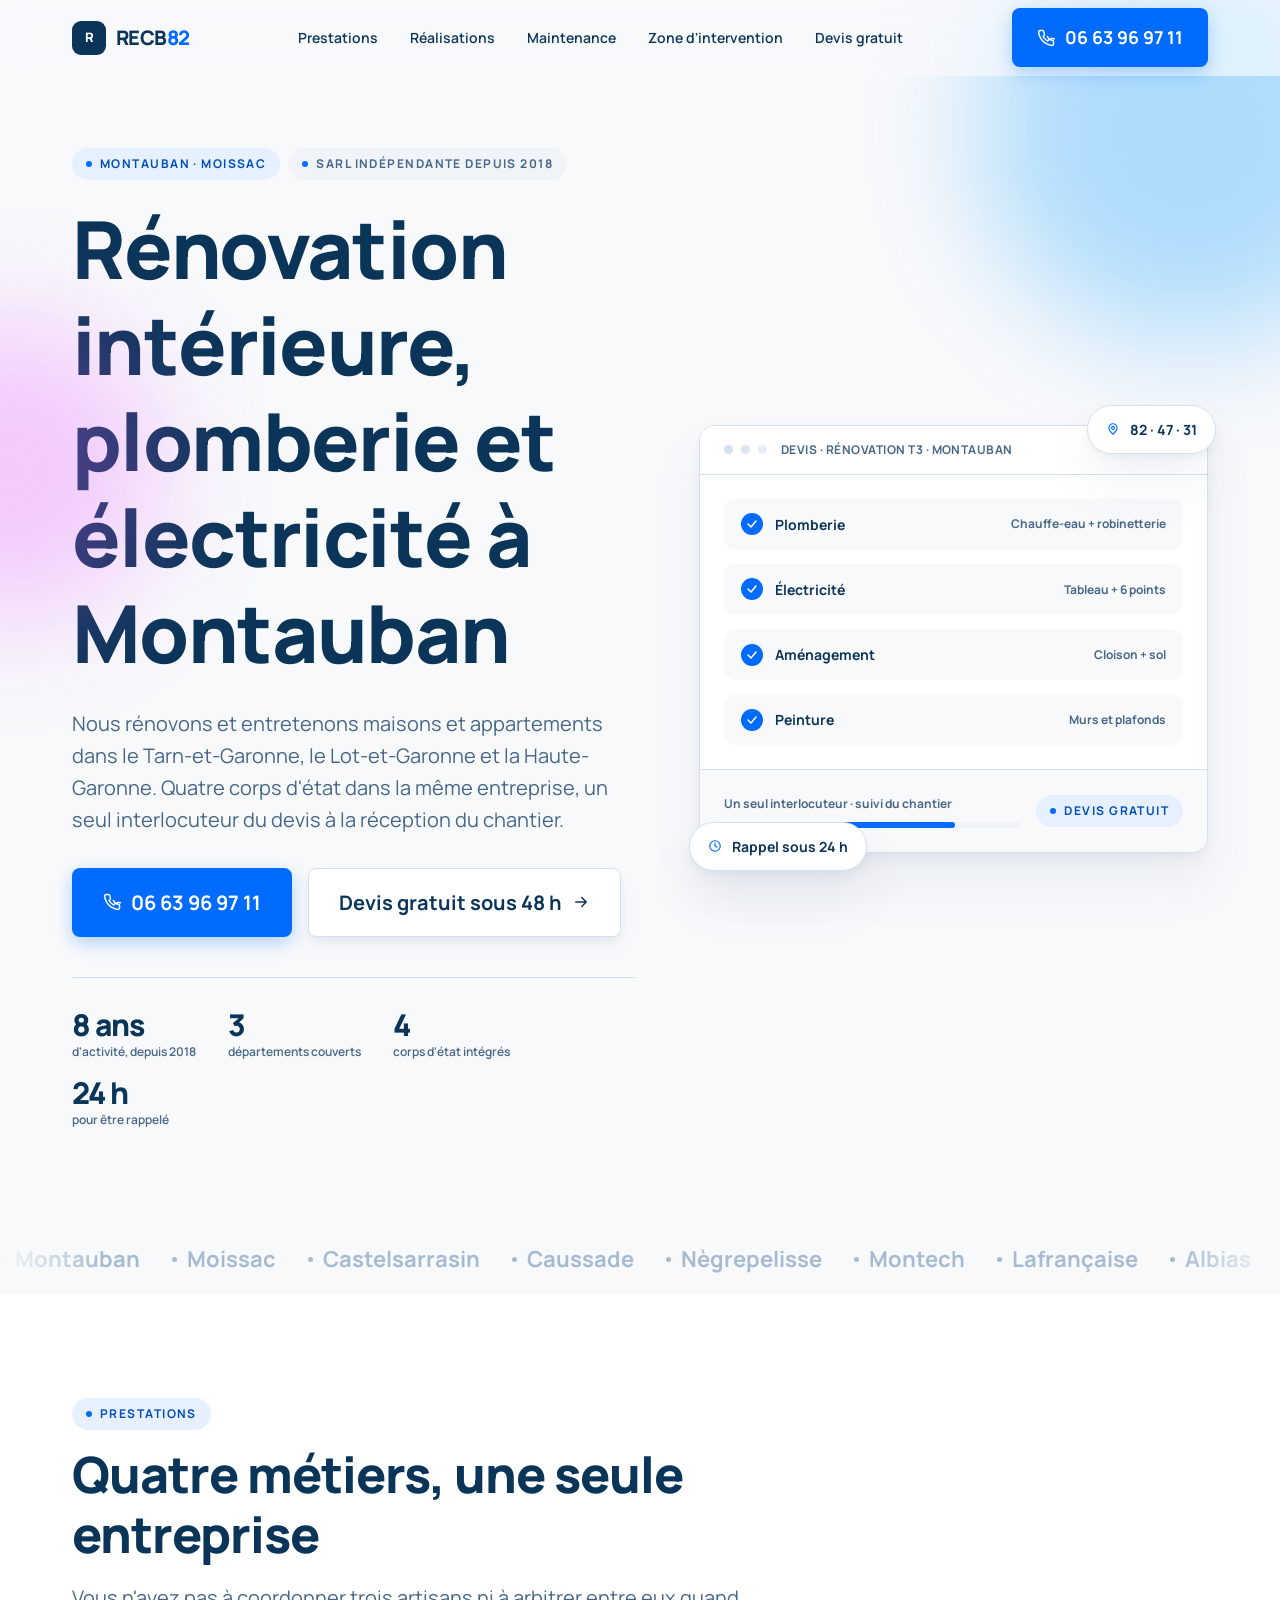
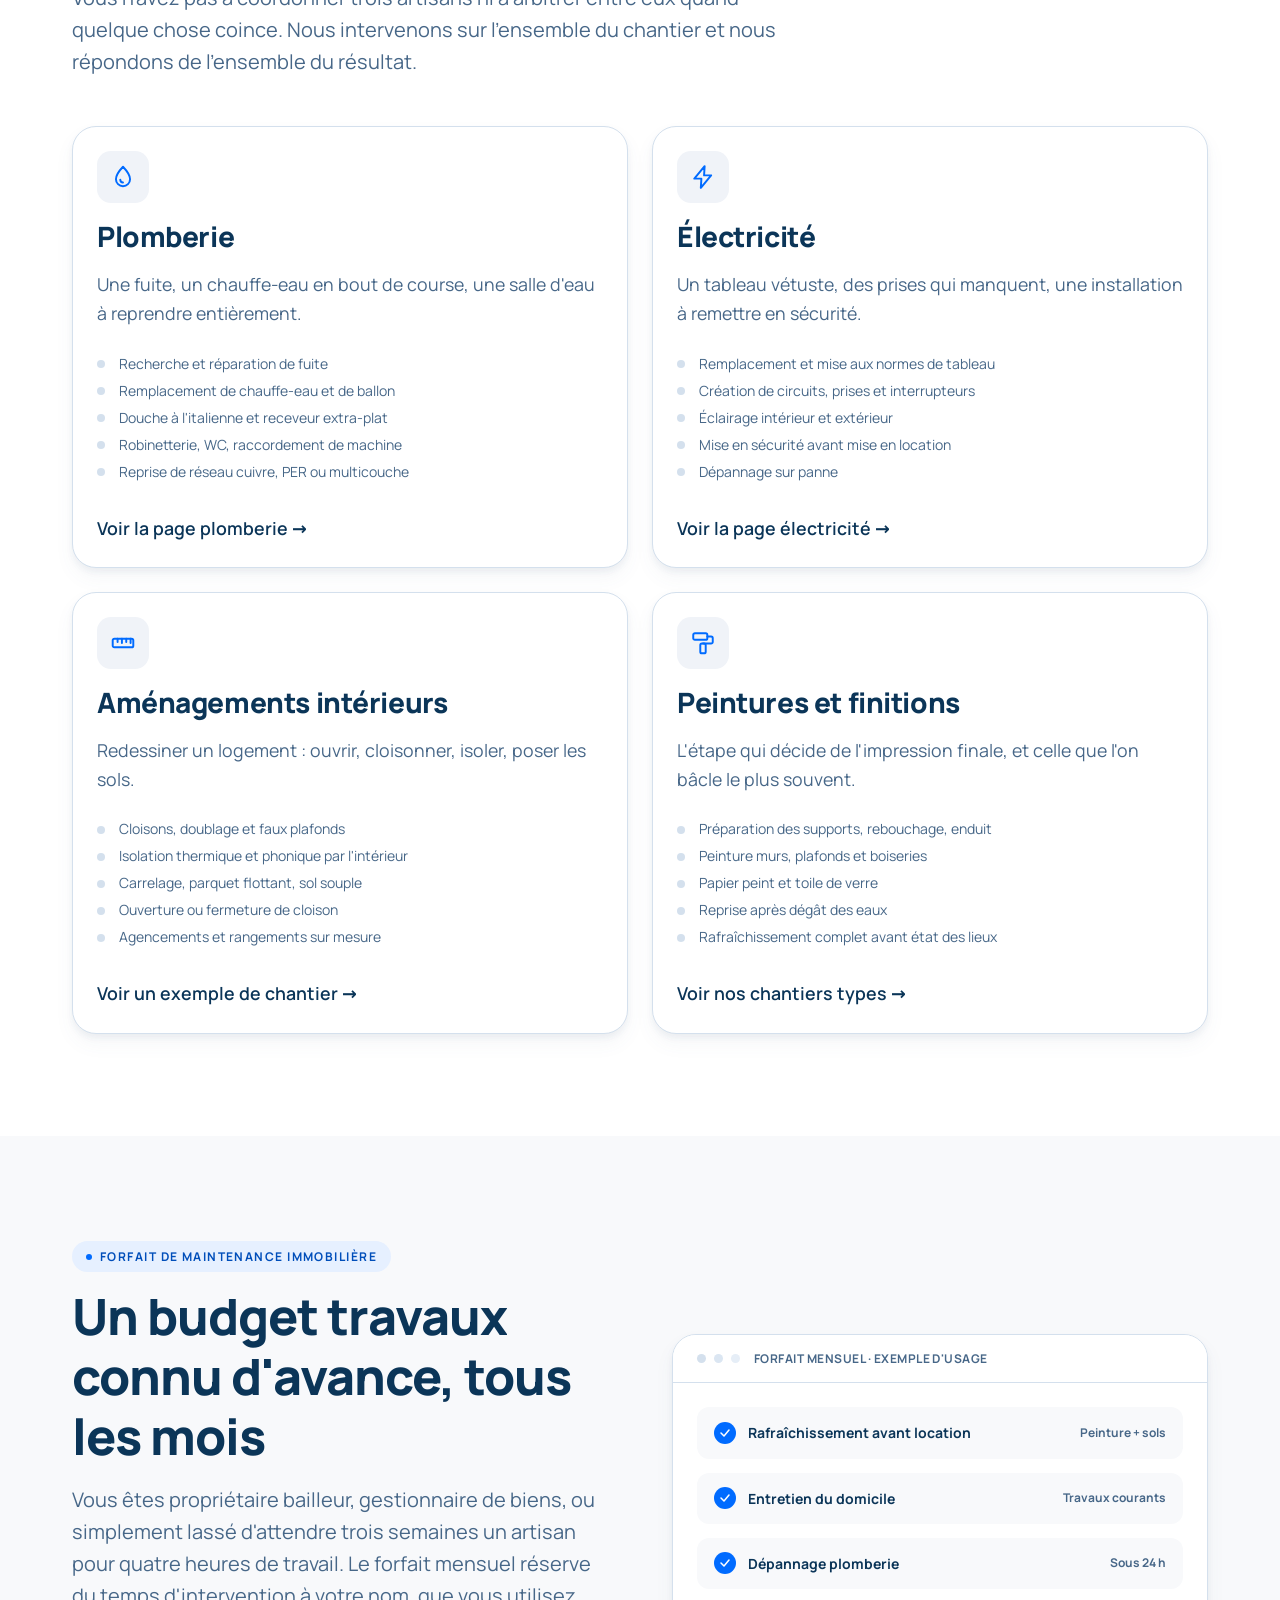
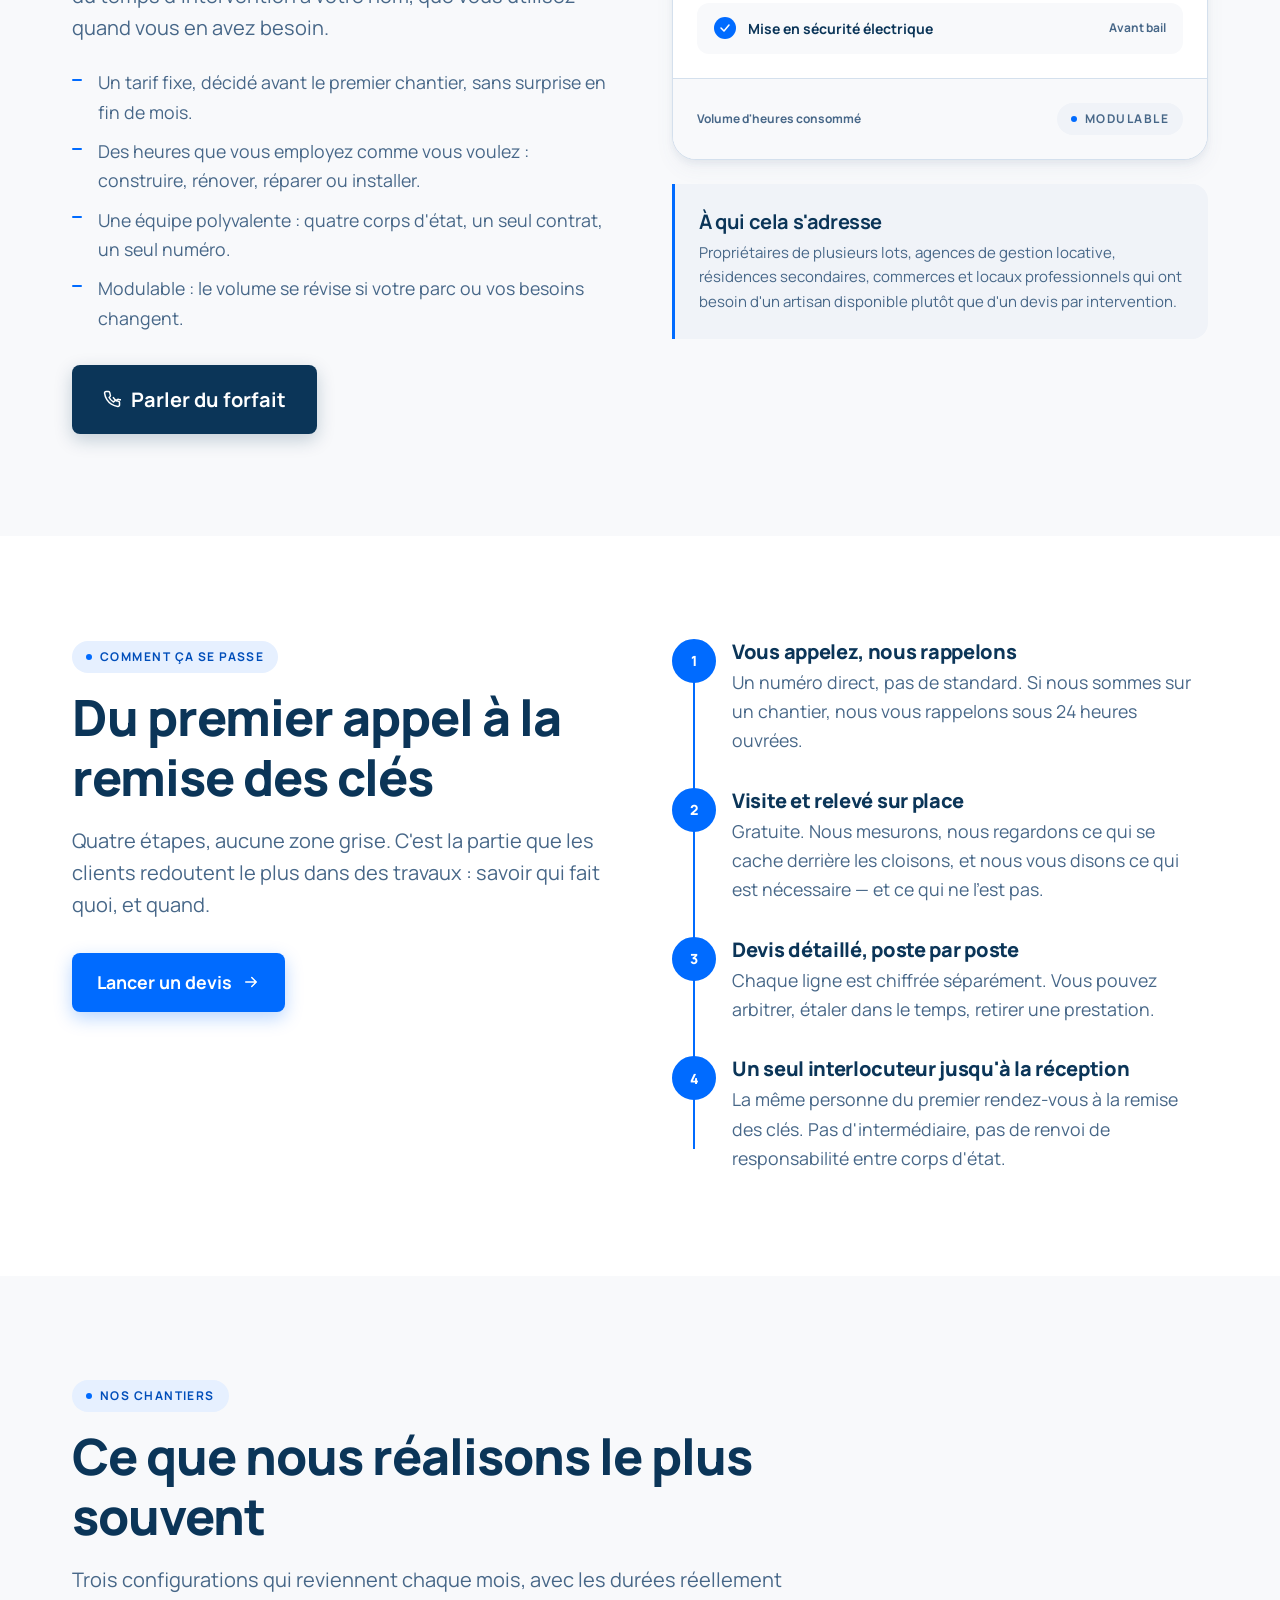
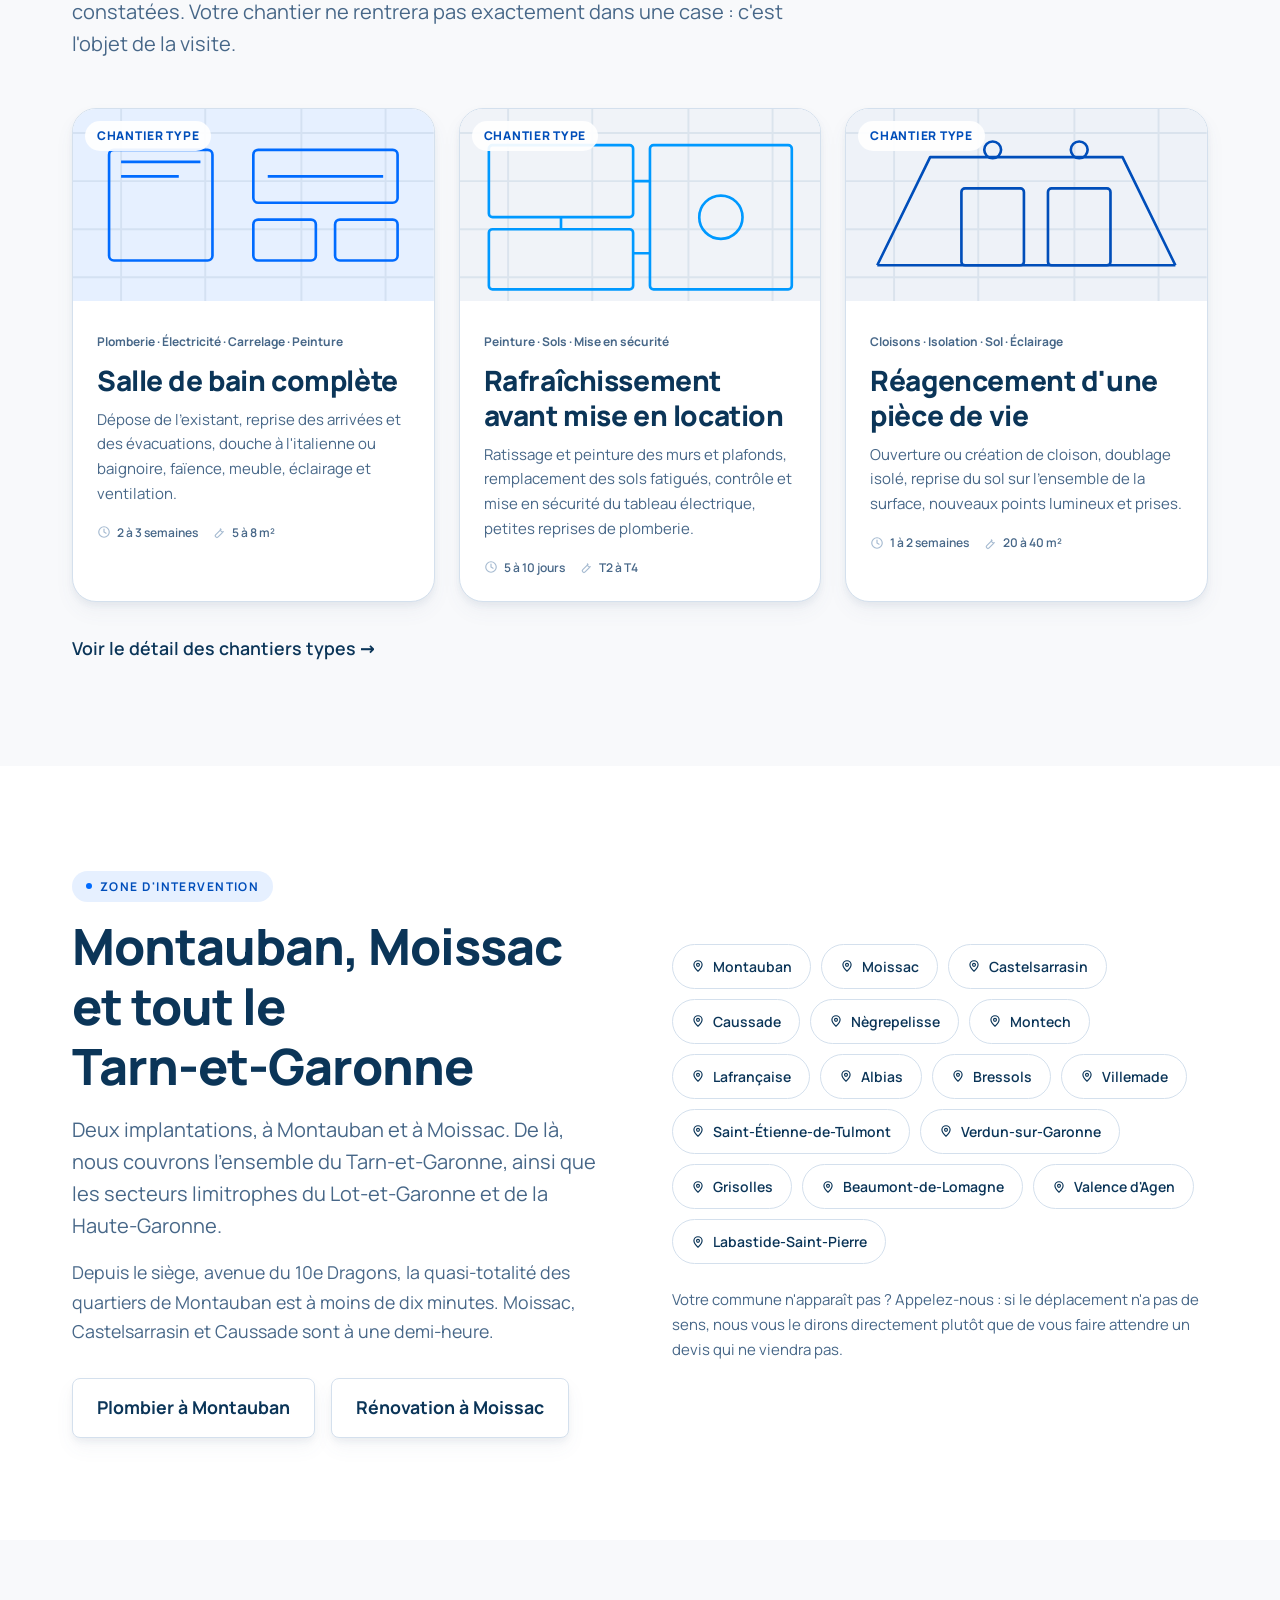
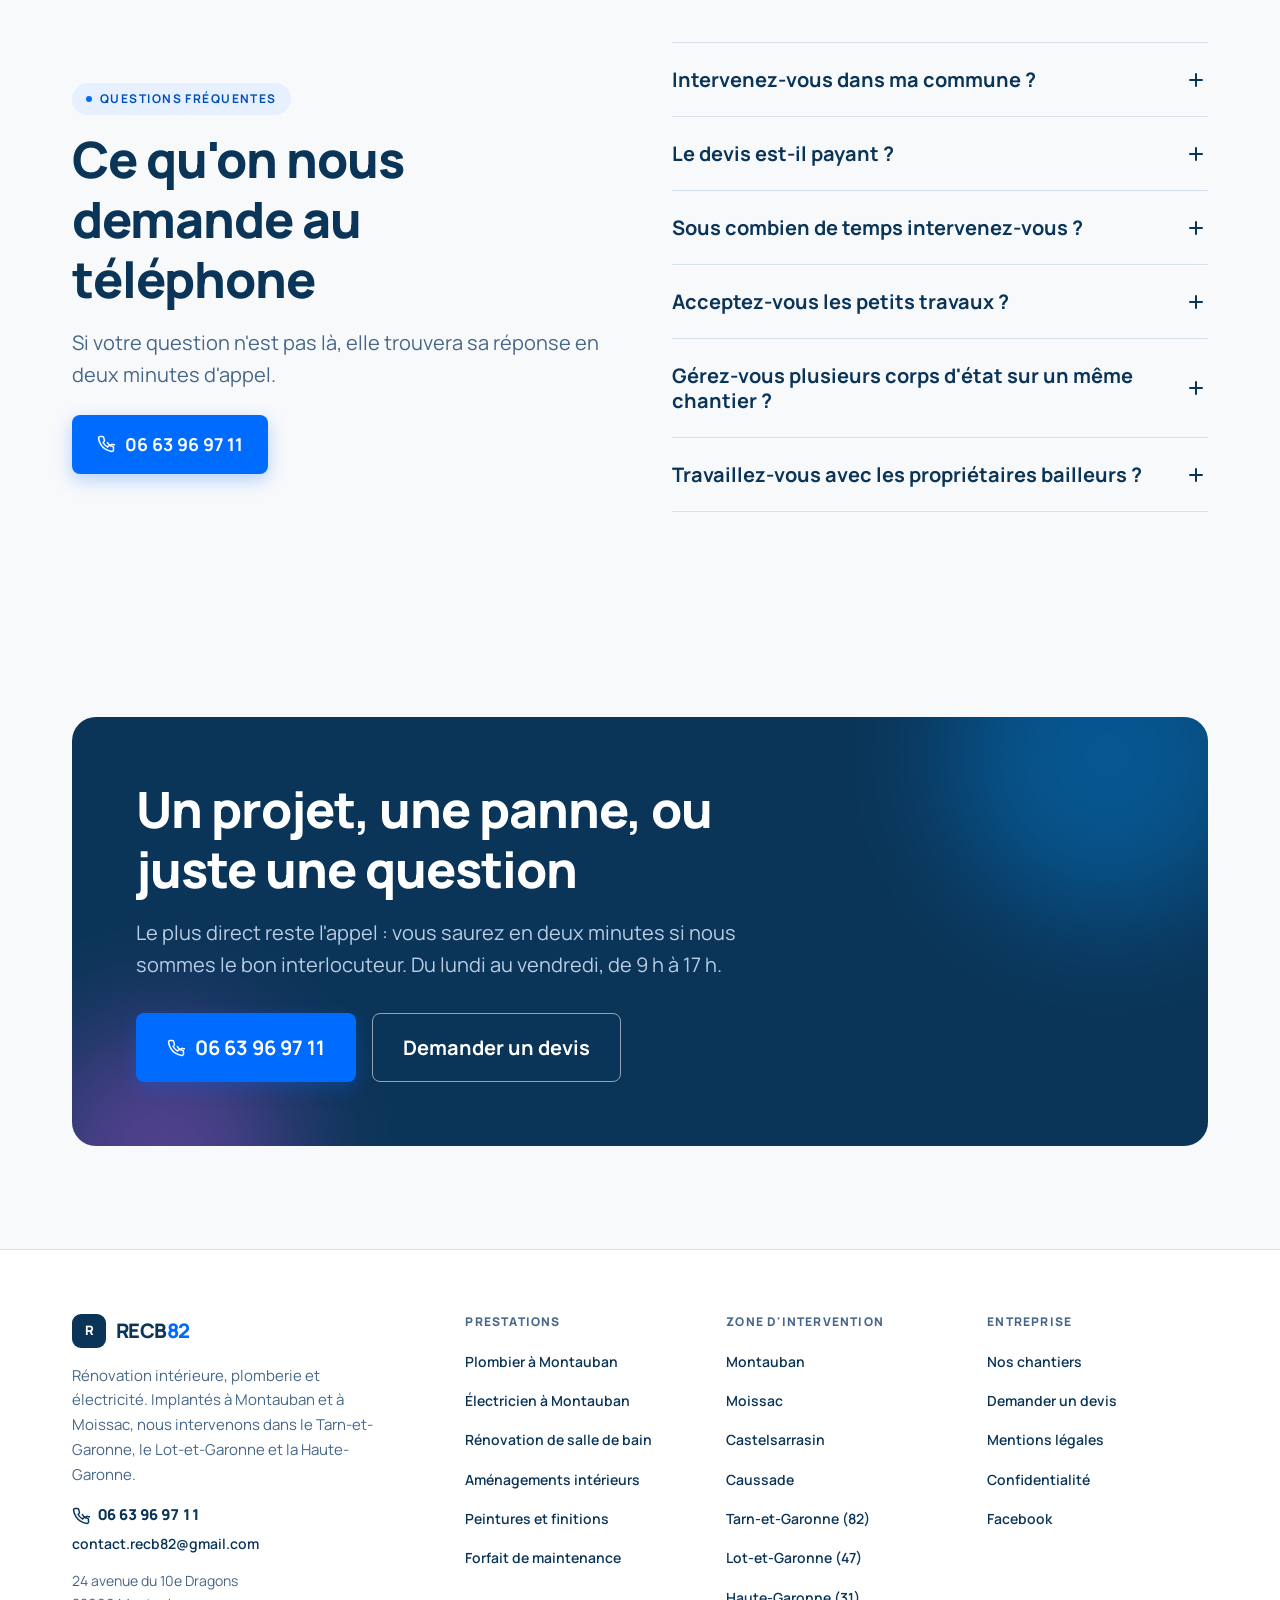
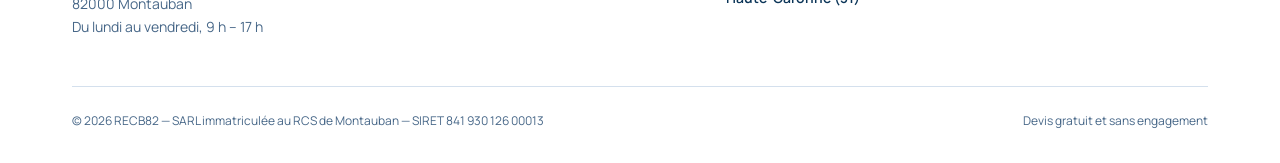
==== index.html @ d4999a31 "Refonte du site RECB82 : site statique animé, SEO local et conformité Remplace le site Wix de deux p" ====
<!DOCTYPE html>
<html lang="fr">
<head>
  <meta charset="utf-8">
  <meta name="viewport" content="width=device-width, initial-scale=1">
  <title>Rénovation, plomberie et électricité à Montauban — RECB82</title>
  <meta name="description" content="Rénovation intérieure, plomberie et électricité à Montauban et Moissac. Quatre corps d'état, un seul interlocuteur, devis gratuit. 06 63 96 97 11.">
  <link rel="canonical" href="https://www.recb82.com/">
  <meta property="og:type" content="website">
  <meta property="og:locale" content="fr_FR">
  <meta property="og:site_name" content="RECB82">
  <meta property="og:title" content="Rénovation, plomberie et électricité à Montauban — RECB82">
  <meta property="og:description" content="Rénovation intérieure, plomberie et électricité à Montauban et Moissac. Quatre corps d'état, un seul interlocuteur, devis gratuit. 06 63 96 97 11.">
  <meta property="og:url" content="https://www.recb82.com/">
  <meta name="theme-color" content="#f8f9fb">
  <link rel="icon" href="/favicon.svg" type="image/svg+xml">
  <link rel="preload" href="/assets/fonts/manrope-latin.woff2" as="font" type="font/woff2" crossorigin>
  <!-- CSS critique en ligne : la page s'affiche sans attendre la feuille complète.
       Reproduit tel quel sur chaque page, voir README avant de le modifier. -->
  <style>:root{--ink:#0b3558;--blue:#006bff;--blue-dark:#0056cc;--slate:#476788;--mist:#a6bbd1;--cloud:#f8f9fb;--paper:#fff;--pebble:#f0f3f8;--hairline:#d4e0ed;--cobalt:#004eba;--magenta:#e55cff;--cyan:#0099ff;--font:'Manrope',ui-sans-serif,system-ui,-apple-system,'Segoe UI',Roboto,sans-serif;--t-caption:12px;--t-small:14px;--t-body:clamp(16px,.95rem + .2vw,18px);--t-lead:clamp(17px,1rem + .5vw,20px);--t-h1:clamp(30px,1.3rem + 4.6vw,68px);--t-display:clamp(34px,1.4rem + 5.4vw,80px);--s-1:8px;--s-2:16px;--s-3:24px;--s-4:32px;--s-5:40px;--r-btn:8px;--r-pill:9999px;--max:1200px;--gutter:clamp(16px,4vw,32px);--header-h:64px;--ease-out:cubic-bezier(.16,1,.3,1)}
@font-face{font-family:'Manrope';font-style:normal;font-weight:400 800;font-display:swap;src:url('/assets/fonts/manrope-latin.woff2') format('woff2');unicode-range:U+0000-00FF,U+0131,U+0152-0153,U+02BB-02BC,U+02C6,U+02DA,U+02DC,U+0304,U+0308,U+0329,U+2000-206F,U+20AC,U+2122,U+2191,U+2193,U+2212,U+2215,U+FEFF,U+FFFD}
@font-face{font-family:'Manrope';font-style:normal;font-weight:400 800;font-display:swap;src:url('/assets/fonts/manrope-latin-ext.woff2') format('woff2');unicode-range:U+0100-02BA,U+02BD-02C5,U+02C7-02CC,U+02CE-02D7,U+02DD-02FF,U+0304,U+0308,U+0329,U+1D00-1DBF,U+1E00-1E9F,U+1EF2-1EFF,U+2020,U+20A0-20AB,U+20AD-20C0,U+2113,U+2C60-2C7F,U+A720-A7FF}
*,*::before,*::after{box-sizing:border-box}*{margin:0}
html{-webkit-text-size-adjust:100%}
body{font-family:var(--font);font-size:var(--t-body);line-height:1.65;color:var(--ink);background:var(--cloud);-webkit-font-smoothing:antialiased;overflow-x:hidden;padding-bottom:calc(64px + env(safe-area-inset-bottom))}
img,svg{display:block;max-width:100%;height:auto}
a{color:inherit;text-decoration:none}ul{list-style:none;padding:0}
button{background:none;border:0;cursor:pointer;font:inherit;color:inherit}
h1{font-size:var(--t-h1);font-weight:800;line-height:1.12;letter-spacing:-.02em}
p{color:var(--slate)}
.wrap{width:100%;max-width:var(--max);margin-inline:auto;padding-inline:var(--gutter)}
.header{position:fixed;top:0;left:0;right:0;z-index:110;height:var(--header-h);display:flex;align-items:center;background:rgba(248,249,251,.72);backdrop-filter:blur(14px) saturate(160%);-webkit-backdrop-filter:blur(14px) saturate(160%);border-bottom:1px solid transparent}
.header__inner{display:flex;align-items:center;justify-content:space-between;gap:var(--s-2);width:100%}
.logo{display:inline-flex;align-items:center;gap:10px;font-weight:800;letter-spacing:-.03em;font-size:20px}
.logo__mark{width:34px;height:34px;border-radius:9px;flex:none;background:var(--ink);color:var(--paper);display:grid;place-items:center;font-size:13px;font-weight:800;letter-spacing:0}
.logo__82{color:var(--blue)}
.nav{display:none}.header__cta{display:none;align-items:center;gap:var(--s-1)}
.burger{width:44px;height:44px;display:grid;place-items:center;border-radius:var(--r-btn);border:1px solid var(--hairline);background:var(--paper)}
.burger__box{position:relative;width:20px;height:14px}
.burger__box span{position:absolute;left:0;height:2px;width:100%;border-radius:2px;background:var(--ink)}
.burger__box span:nth-child(1){top:0}.burger__box span:nth-child(2){top:6px;width:70%}.burger__box span:nth-child(3){top:12px}
.btn{position:relative;display:inline-flex;align-items:center;justify-content:center;gap:10px;padding:14px 24px;font-size:var(--t-body);font-weight:700;border-radius:var(--r-btn);border:1px solid transparent;white-space:nowrap;overflow:hidden;isolation:isolate}
.btn--primary{background:var(--blue);color:var(--paper);box-shadow:0 6px 18px rgba(0,107,255,.28)}
.btn--dark{background:var(--ink);color:var(--paper)}
.btn--ghost{background:var(--paper);color:var(--ink);border-color:var(--hairline)}
.btn--lg{padding:17px 30px;font-size:var(--t-lead)}
.btn-row{display:flex;flex-wrap:wrap;gap:var(--s-2)}
.lead{font-size:var(--t-lead);line-height:1.6;color:var(--slate)}
.hero{position:relative;padding-top:calc(var(--header-h) + clamp(24px,6vw,72px));padding-bottom:clamp(48px,8vw,96px);overflow:hidden}
.hero__grid{display:grid;gap:clamp(40px,6vw,64px);align-items:center}
.hero h1{margin-bottom:var(--s-3);font-size:var(--t-display)}
.hero .lead{margin-bottom:var(--s-4);max-width:54ch}
.hero__badges{display:flex;flex-wrap:wrap;gap:8px;margin-bottom:var(--s-3)}
.eyebrow{display:inline-flex;align-items:center;gap:8px;font-size:var(--t-caption);font-weight:700;letter-spacing:.12em;text-transform:uppercase;color:var(--cobalt);background:#e6f0ff;padding:6px 14px;border-radius:var(--r-pill)}
.blob{position:absolute;border-radius:50%;filter:blur(60px);opacity:.14;pointer-events:none;z-index:0}
.blob--magenta{background:var(--magenta)}.blob--cyan{background:var(--cyan)}
.js [data-reveal]{opacity:0;transform:translate3d(0,28px,0);filter:blur(6px);transition:opacity .8s var(--ease-out),transform .8s var(--ease-out),filter .8s var(--ease-out);transition-delay:var(--d,0ms)}
.js [data-reveal="left"]{transform:translate3d(-36px,0,0)}
.js [data-reveal="right"]{transform:translate3d(36px,0,0)}
.js [data-reveal="scale"]{transform:scale(.94)}
.js [data-reveal].is-in{opacity:1;transform:none;filter:none}
.js .callbar{transform:translateY(110%)}
@media(min-width:860px){.blob{opacity:.3}.hero__grid{grid-template-columns:1.05fr .95fr}}
@media(min-width:1000px){:root{--header-h:76px}body{padding-bottom:0}.nav{display:block}.header__cta{display:flex}.burger{display:none}}
@media(prefers-reduced-motion:reduce){.js [data-reveal]{opacity:1!important;transform:none!important;filter:none!important}.js .callbar{transform:none}}</style>
  <link rel="preload" href="/assets/css/styles.css" as="style" onload="this.rel='stylesheet';this.onload=null">
  <noscript><link rel="stylesheet" href="/assets/css/styles.css"></noscript>
  <script>document.documentElement.className+=' js'</script>
  <noscript><style>.burger{display:none}</style></noscript>
  <script type="application/ld+json">
  [
  {
    "@context": "https://schema.org",
    "@type": "GeneralContractor",
    "@id": "https://www.recb82.com/#entreprise",
    "name": "RECB82",
    "legalName": "RECB82",
    "description": "Entreprise de renovation interieure, plomberie et electricite implantee a Montauban et Moissac, intervenant dans le Tarn-et-Garonne, le Lot-et-Garonne et la Haute-Garonne.",
    "url": "https://www.recb82.com",
    "telephone": "+33663969711",
    "email": "contact.recb82@gmail.com",
    "image": "https://www.recb82.com/favicon.svg",
    "priceRange": "$$",
    "currenciesAccepted": "EUR",
    "foundingDate": "2018-08-21",
    "address": {
      "@type": "PostalAddress",
      "streetAddress": "24 avenue du 10e Dragons",
      "postalCode": "82000",
      "addressLocality": "Montauban",
      "addressRegion": "Occitanie",
      "addressCountry": "FR"
    },
    "geo": { "@type": "GeoCoordinates", "latitude": 44.0181, "longitude": 1.3550 },
    "areaServed": [
      { "@type": "City", "name": "Montauban" },
      { "@type": "City", "name": "Moissac" },
      { "@type": "City", "name": "Castelsarrasin" },
      { "@type": "City", "name": "Caussade" },
      { "@type": "City", "name": "Negrepelisse" },
      { "@type": "City", "name": "Montech" },
      { "@type": "AdministrativeArea", "name": "Tarn-et-Garonne" },
      { "@type": "AdministrativeArea", "name": "Lot-et-Garonne" },
      { "@type": "AdministrativeArea", "name": "Haute-Garonne" }
    ],
    "openingHoursSpecification": [{
      "@type": "OpeningHoursSpecification",
      "dayOfWeek": ["Monday","Tuesday","Wednesday","Thursday","Friday"],
      "opens": "09:00",
      "closes": "17:00"
    }],
    "sameAs": ["https://www.facebook.com/Recb82-275847596385836"]
  },
  {"@context":"https://schema.org","@type":"FAQPage","mainEntity":[{"@type":"Question","name":"Intervenez-vous dans ma commune ?","acceptedAnswer":{"@type":"Answer","text":"Nous sommes implantés à Montauban et à Moissac, et nous intervenons dans tout le Tarn-et-Garonne ainsi que dans les secteurs limitrophes du Lot-et-Garonne et de la Haute-Garonne. Au-delà de trois quarts d'heure de route, nous vous le disons au téléphone plutôt que de vous faire perdre une semaine."}},{"@type":"Question","name":"Le devis est-il payant ?","acceptedAnswer":{"@type":"Answer","text":"Non. La visite sur place et le devis sont gratuits et sans engagement. Nous chiffrons poste par poste pour que vous puissiez comparer ligne à ligne avec un autre artisan."}},{"@type":"Question","name":"Sous combien de temps intervenez-vous ?","acceptedAnswer":{"@type":"Answer","text":"Pour une fuite ou une panne électrique, nous cherchons à passer dans la journée ou le lendemain. Pour un chantier de rénovation planifié, comptez deux à six semaines de délai selon la saison et la taille du projet."}},{"@type":"Question","name":"Acceptez-vous les petits travaux ?","acceptedAnswer":{"@type":"Answer","text":"Oui, et c'est une bonne partie de notre activité : une prise à déplacer, un chauffe-eau à remplacer, une reprise de peinture après dégât des eaux. Si le volume est régulier, le forfait de maintenance revient souvent moins cher qu'une succession d'interventions ponctuelles."}},{"@type":"Question","name":"Gérez-vous plusieurs corps d'état sur un même chantier ?","acceptedAnswer":{"@type":"Answer","text":"C'est le principe même de l'entreprise. Plomberie, électricité, cloisons, carrelage et peinture sont réalisés par nos équipes. Vous n'avez pas à synchroniser trois artisans qui se renvoient la responsabilité d'un retard."}},{"@type":"Question","name":"Travaillez-vous avec les propriétaires bailleurs ?","acceptedAnswer":{"@type":"Answer","text":"Oui. Remise en état entre deux locataires, mise en sécurité électrique avant un bail, rafraîchissement complet avant état des lieux : c'est exactement ce que couvre le forfait de maintenance immobilière."}}]}
  ]
  </script>
</head>
<body>
<a class="skip-link" href="#main">Aller au contenu</a>
<div class="progress" aria-hidden="true"></div>
<header class="header">
  <div class="wrap header__inner">
    <a class="logo" href="/" aria-label="RECB82, accueil">
      <span class="logo__mark" aria-hidden="true">R</span>
      <span>RECB<span class="logo__82">82</span></span>
    </a>
    <nav class="nav" aria-label="Navigation principale">
      <ul class="nav__list">
        <li><a class="nav__link" href="/#services">Prestations</a></li>
        <li><a class="nav__link" href="/realisations">Réalisations</a></li>
        <li><a class="nav__link" href="/#forfait">Maintenance</a></li>
        <li><a class="nav__link" href="/#zones">Zone d'intervention</a></li>
        <li><a class="nav__link" href="/devis">Devis gratuit</a></li>
      </ul>
    </nav>
    <div class="header__cta">
      <a class="btn btn--primary" href="tel:+33663969711" data-magnetic="6"><svg width="18" height="18" viewBox="0 0 24 24" fill="none" stroke="currentColor" stroke-width="2" stroke-linecap="round" stroke-linejoin="round" aria-hidden="true"><path d="M13.8 10.2a10.6 10.6 0 0 0 4 4l1.4-1.4a1.5 1.5 0 0 1 1.6-.3c1 .4 2.2.6 3.2.6v0"/><path d="M22 16.9v3a2 2 0 0 1-2.2 2 19.8 19.8 0 0 1-8.6-3.1 19.5 19.5 0 0 1-6-6A19.8 19.8 0 0 1 2.1 4.2 2 2 0 0 1 4.1 2h3a2 2 0 0 1 2 1.7c.1 1 .4 2 .7 2.9a2 2 0 0 1-.4 2.1L8.1 10a16 16 0 0 0 6 6l1.3-1.3a2 2 0 0 1 2.1-.5c1 .4 1.9.6 2.9.8a2 2 0 0 1 1.7 2Z"/></svg> 06 63 96 97 11</a>
    </div>
    <button class="burger" type="button" aria-expanded="false" aria-controls="menu" aria-label="Ouvrir le menu">
      <span class="burger__box" aria-hidden="true"><span></span><span></span><span></span></span>
    </button>
  </div>
</header>

<div class="drawer" id="menu">
  <nav class="drawer__list" aria-label="Menu mobile">
      <a class="drawer__link" href="/#services">Prestations <svg width="22" height="22" viewBox="0 0 24 24" fill="none" stroke="currentColor" stroke-width="2" stroke-linecap="round" stroke-linejoin="round" aria-hidden="true"><path d="M5 12h14M13 6l6 6-6 6"/></svg></a>
      <a class="drawer__link" href="/realisations">Réalisations <svg width="22" height="22" viewBox="0 0 24 24" fill="none" stroke="currentColor" stroke-width="2" stroke-linecap="round" stroke-linejoin="round" aria-hidden="true"><path d="M5 12h14M13 6l6 6-6 6"/></svg></a>
      <a class="drawer__link" href="/#forfait">Maintenance <svg width="22" height="22" viewBox="0 0 24 24" fill="none" stroke="currentColor" stroke-width="2" stroke-linecap="round" stroke-linejoin="round" aria-hidden="true"><path d="M5 12h14M13 6l6 6-6 6"/></svg></a>
      <a class="drawer__link" href="/#zones">Zone d'intervention <svg width="22" height="22" viewBox="0 0 24 24" fill="none" stroke="currentColor" stroke-width="2" stroke-linecap="round" stroke-linejoin="round" aria-hidden="true"><path d="M5 12h14M13 6l6 6-6 6"/></svg></a>
      <a class="drawer__link" href="/devis">Devis gratuit <svg width="22" height="22" viewBox="0 0 24 24" fill="none" stroke="currentColor" stroke-width="2" stroke-linecap="round" stroke-linejoin="round" aria-hidden="true"><path d="M5 12h14M13 6l6 6-6 6"/></svg></a>
  </nav>
  <div class="drawer__foot stack">
    <a class="btn btn--primary btn--lg btn--block" href="tel:+33663969711"><svg width="18" height="18" viewBox="0 0 24 24" fill="none" stroke="currentColor" stroke-width="2" stroke-linecap="round" stroke-linejoin="round" aria-hidden="true"><path d="M13.8 10.2a10.6 10.6 0 0 0 4 4l1.4-1.4a1.5 1.5 0 0 1 1.6-.3c1 .4 2.2.6 3.2.6v0"/><path d="M22 16.9v3a2 2 0 0 1-2.2 2 19.8 19.8 0 0 1-8.6-3.1 19.5 19.5 0 0 1-6-6A19.8 19.8 0 0 1 2.1 4.2 2 2 0 0 1 4.1 2h3a2 2 0 0 1 2 1.7c.1 1 .4 2 .7 2.9a2 2 0 0 1-.4 2.1L8.1 10a16 16 0 0 0 6 6l1.3-1.3a2 2 0 0 1 2.1-.5c1 .4 1.9.6 2.9.8a2 2 0 0 1 1.7 2Z"/></svg> 06 63 96 97 11</a>
    <a class="btn btn--ghost btn--block" href="/devis">Demander un devis gratuit</a>
    <p style="font-size:14px">Du lundi au vendredi, 9 h – 17 h.<br>24 avenue du 10e Dragons, 82000 Montauban.</p>
  </div>
</div>

<div class="callbar">
  <a class="btn btn--primary" href="tel:+33663969711"><svg width="18" height="18" viewBox="0 0 24 24" fill="none" stroke="currentColor" stroke-width="2" stroke-linecap="round" stroke-linejoin="round" aria-hidden="true"><path d="M13.8 10.2a10.6 10.6 0 0 0 4 4l1.4-1.4a1.5 1.5 0 0 1 1.6-.3c1 .4 2.2.6 3.2.6v0"/><path d="M22 16.9v3a2 2 0 0 1-2.2 2 19.8 19.8 0 0 1-8.6-3.1 19.5 19.5 0 0 1-6-6A19.8 19.8 0 0 1 2.1 4.2 2 2 0 0 1 4.1 2h3a2 2 0 0 1 2 1.7c.1 1 .4 2 .7 2.9a2 2 0 0 1-.4 2.1L8.1 10a16 16 0 0 0 6 6l1.3-1.3a2 2 0 0 1 2.1-.5c1 .4 1.9.6 2.9.8a2 2 0 0 1 1.7 2Z"/></svg> Appeler</a>
  <a class="btn btn--ghost" href="/devis">Devis gratuit</a>
</div>
<main id="main">
  <section class="hero">
    <div class="blob blob--cyan blob--float" style="width:420px;height:420px;top:-80px;right:-120px" data-speed="0.06"></div>
    <div class="blob blob--magenta blob--float" style="width:300px;height:300px;top:320px;left:-140px;animation-delay:-5s" data-speed="0.1"></div>
    <div class="wrap hero__grid">
      <div>
        <div class="hero__badges">
          <span class="eyebrow">Montauban · Moissac</span>
          <span class="eyebrow" style="background:var(--pebble);color:var(--slate)">SARL indépendante depuis 2018</span>
        </div>
        <h1 data-split>Rénovation intérieure, plomberie et électricité à Montauban</h1>
        <p class="lead" data-reveal style="--d:250ms">Nous rénovons et entretenons maisons et appartements dans le Tarn-et-Garonne, le Lot-et-Garonne et la Haute-Garonne. Quatre corps d'état dans la même entreprise, un seul interlocuteur du devis à la réception du chantier.</p>
        <div class="btn-row" data-reveal style="--d:350ms">
          <a class="btn btn--primary btn--lg" href="tel:+33663969711" data-magnetic="10"><svg width="18" height="18" viewBox="0 0 24 24" fill="none" stroke="currentColor" stroke-width="2" stroke-linecap="round" stroke-linejoin="round" aria-hidden="true"><path d="M13.8 10.2a10.6 10.6 0 0 0 4 4l1.4-1.4a1.5 1.5 0 0 1 1.6-.3c1 .4 2.2.6 3.2.6v0"/><path d="M22 16.9v3a2 2 0 0 1-2.2 2 19.8 19.8 0 0 1-8.6-3.1 19.5 19.5 0 0 1-6-6A19.8 19.8 0 0 1 2.1 4.2 2 2 0 0 1 4.1 2h3a2 2 0 0 1 2 1.7c.1 1 .4 2 .7 2.9a2 2 0 0 1-.4 2.1L8.1 10a16 16 0 0 0 6 6l1.3-1.3a2 2 0 0 1 2.1-.5c1 .4 1.9.6 2.9.8a2 2 0 0 1 1.7 2Z"/></svg> 06 63 96 97 11</a>
          <a class="btn btn--ghost btn--lg" href="/devis">Devis gratuit sous 48 h <svg width="18" height="18" viewBox="0 0 24 24" fill="none" stroke="currentColor" stroke-width="2" stroke-linecap="round" stroke-linejoin="round" aria-hidden="true"><path d="M5 12h14M13 6l6 6-6 6"/></svg></a>
        </div>
        <div class="hero__proof" data-reveal style="--d:450ms">
          <div class="hero__proof-item"><b data-count="8" data-suffix=" ans">8 ans</b><span>d'activité, depuis 2018</span></div>
          <div class="hero__proof-item"><b data-count="3">3</b><span>départements couverts</span></div>
          <div class="hero__proof-item"><b data-count="4">4</b><span>corps d'état intégrés</span></div>
          <div class="hero__proof-item"><b data-count="24" data-suffix=" h">24 h</b><span>pour être rappelé</span></div>
        </div>
      </div>

      <div style="position:relative;--d:200ms" data-reveal="scale">
        <div class="mock" data-tilt="7" aria-hidden="true">
          <div class="mock__bar">
            <span class="mock__dot"></span><span class="mock__dot"></span><span class="mock__dot"></span>
            <span class="mock__title">Devis · Rénovation T3 · Montauban</span>
          </div>
          <div class="mock__body">
          <div class="mock__line">
            <span class="mock__line-label"><span class="mock__tick" aria-hidden="true"><svg viewBox="0 0 24 24" fill="none" stroke="currentColor" stroke-width="3" stroke-linecap="round" stroke-linejoin="round" aria-hidden="true"><path d="m4 12 6 6L20 6"/></svg></span>Plomberie</span>
            <span class="mock__meta">Chauffe-eau + robinetterie</span>
          </div>
          <div class="mock__line">
            <span class="mock__line-label"><span class="mock__tick" aria-hidden="true"><svg viewBox="0 0 24 24" fill="none" stroke="currentColor" stroke-width="3" stroke-linecap="round" stroke-linejoin="round" aria-hidden="true"><path d="m4 12 6 6L20 6"/></svg></span>Électricité</span>
            <span class="mock__meta">Tableau + 6 points</span>
          </div>
          <div class="mock__line">
            <span class="mock__line-label"><span class="mock__tick" aria-hidden="true"><svg viewBox="0 0 24 24" fill="none" stroke="currentColor" stroke-width="3" stroke-linecap="round" stroke-linejoin="round" aria-hidden="true"><path d="m4 12 6 6L20 6"/></svg></span>Aménagement</span>
            <span class="mock__meta">Cloison + sol</span>
          </div>
          <div class="mock__line">
            <span class="mock__line-label"><span class="mock__tick" aria-hidden="true"><svg viewBox="0 0 24 24" fill="none" stroke="currentColor" stroke-width="3" stroke-linecap="round" stroke-linejoin="round" aria-hidden="true"><path d="m4 12 6 6L20 6"/></svg></span>Peinture</span>
            <span class="mock__meta">Murs et plafonds</span>
          </div>
          </div>
          <div class="mock__foot">
            <div style="flex:1">
              <div class="mock__meta" style="margin-bottom:8px">Un seul interlocuteur · suivi du chantier</div>
              <div class="mock__progress"><i style="--w:78%"></i></div>
            </div>
            <span class="eyebrow" style="flex:none">Devis gratuit</span>
          </div>
        </div>
        <span class="float-chip" style="bottom:-18px;left:-10px"><svg width="14" height="14" viewBox="0 0 24 24" fill="none" stroke="currentColor" stroke-width="2" stroke-linecap="round" stroke-linejoin="round" aria-hidden="true"><circle cx="12" cy="12" r="9"/><path d="M12 7v5l3.5 2"/></svg> Rappel sous 24 h</span>
        <span class="float-chip" style="top:-20px;right:-8px;animation-delay:-2.5s"><svg width="14" height="14" viewBox="0 0 24 24" fill="none" stroke="currentColor" stroke-width="2" stroke-linecap="round" stroke-linejoin="round" aria-hidden="true"><path d="M12 21s7-6 7-11a7 7 0 1 0-14 0c0 5 7 11 7 11Z"/><circle cx="12" cy="10" r="2.5"/></svg> 82 · 47 · 31</span>
      </div>
    </div>
  </section>

  <div class="marquee" aria-hidden="true">
    <div class="marquee__track">
      <div class="marquee__group"><span class="marquee__item">Montauban</span><span class="marquee__item">Moissac</span><span class="marquee__item">Castelsarrasin</span><span class="marquee__item">Caussade</span><span class="marquee__item">Nègrepelisse</span><span class="marquee__item">Montech</span><span class="marquee__item">Lafrançaise</span><span class="marquee__item">Albias</span><span class="marquee__item">Bressols</span><span class="marquee__item">Villemade</span><span class="marquee__item">Saint-Étienne-de-Tulmont</span><span class="marquee__item">Verdun-sur-Garonne</span><span class="marquee__item">Grisolles</span><span class="marquee__item">Beaumont-de-Lomagne</span><span class="marquee__item">Valence d'Agen</span><span class="marquee__item">Labastide-Saint-Pierre</span></div>
      <div class="marquee__group"><span class="marquee__item">Montauban</span><span class="marquee__item">Moissac</span><span class="marquee__item">Castelsarrasin</span><span class="marquee__item">Caussade</span><span class="marquee__item">Nègrepelisse</span><span class="marquee__item">Montech</span><span class="marquee__item">Lafrançaise</span><span class="marquee__item">Albias</span><span class="marquee__item">Bressols</span><span class="marquee__item">Villemade</span><span class="marquee__item">Saint-Étienne-de-Tulmont</span><span class="marquee__item">Verdun-sur-Garonne</span><span class="marquee__item">Grisolles</span><span class="marquee__item">Beaumont-de-Lomagne</span><span class="marquee__item">Valence d'Agen</span><span class="marquee__item">Labastide-Saint-Pierre</span></div>
    </div>
  </div>
  <section class="section section--paper" id="services">
    <div class="wrap">
      <div class="section-head">
        <span class="eyebrow">Prestations</span>
        <h2 data-split>Quatre métiers, une seule entreprise</h2>
        <p class="lead">Vous n'avez pas à coordonner trois artisans ni à arbitrer entre eux quand quelque chose coince. Nous intervenons sur l'ensemble du chantier et nous répondons de l'ensemble du résultat.</p>
      </div>
      <div class="grid grid--2" data-stagger="110">
        <article class="card card--spot service" data-reveal>
          <span class="service__icon" aria-hidden="true"><svg width="26" height="26" viewBox="0 0 24 24" fill="none" stroke="currentColor" stroke-width="1.8" stroke-linecap="round" stroke-linejoin="round" aria-hidden="true"><path d="M12 2.5S5.5 9.3 5.5 14a6.5 6.5 0 0 0 13 0c0-4.7-6.5-11.5-6.5-11.5Z"/><path d="M9.5 14.5a2.5 2.5 0 0 0 2.5 2.5"/></svg></span>
          <h3>Plomberie</h3>
          <p>Une fuite, un chauffe-eau en bout de course, une salle d'eau à reprendre entièrement.</p>
          <ul><li style="--i:0">Recherche et réparation de fuite</li><li style="--i:1">Remplacement de chauffe-eau et de ballon</li><li style="--i:2">Douche à l'italienne et receveur extra-plat</li><li style="--i:3">Robinetterie, WC, raccordement de machine</li><li style="--i:4">Reprise de réseau cuivre, PER ou multicouche</li></ul>
          <p style="margin-top:16px"><a class="link" href="/plombier-montauban">Voir la page plomberie →</a></p>
        </article>
        <article class="card card--spot service" data-reveal>
          <span class="service__icon" aria-hidden="true"><svg width="26" height="26" viewBox="0 0 24 24" fill="none" stroke="currentColor" stroke-width="1.8" stroke-linecap="round" stroke-linejoin="round" aria-hidden="true"><path d="M13.5 2 4 13.5h6.5L10 22l9.5-11.5H13l.5-8.5Z"/></svg></span>
          <h3>Électricité</h3>
          <p>Un tableau vétuste, des prises qui manquent, une installation à remettre en sécurité.</p>
          <ul><li style="--i:0">Remplacement et mise aux normes de tableau</li><li style="--i:1">Création de circuits, prises et interrupteurs</li><li style="--i:2">Éclairage intérieur et extérieur</li><li style="--i:3">Mise en sécurité avant mise en location</li><li style="--i:4">Dépannage sur panne</li></ul>
          <p style="margin-top:16px"><a class="link" href="/electricien-montauban">Voir la page électricité →</a></p>
        </article>
        <article class="card card--spot service" data-reveal>
          <span class="service__icon" aria-hidden="true"><svg width="26" height="26" viewBox="0 0 24 24" fill="none" stroke="currentColor" stroke-width="1.8" stroke-linecap="round" stroke-linejoin="round" aria-hidden="true"><rect x="2.5" y="8" width="19" height="8" rx="1.5"/><path d="M7 8v3M11 8v4M15 8v3M19 8v4"/></svg></span>
          <h3>Aménagements intérieurs</h3>
          <p>Redessiner un logement : ouvrir, cloisonner, isoler, poser les sols.</p>
          <ul><li style="--i:0">Cloisons, doublage et faux plafonds</li><li style="--i:1">Isolation thermique et phonique par l'intérieur</li><li style="--i:2">Carrelage, parquet flottant, sol souple</li><li style="--i:3">Ouverture ou fermeture de cloison</li><li style="--i:4">Agencements et rangements sur mesure</li></ul>
          <p style="margin-top:16px"><a class="link" href="/renovation-interieure-moissac">Voir un exemple de chantier →</a></p>
        </article>
        <article class="card card--spot service" data-reveal>
          <span class="service__icon" aria-hidden="true"><svg width="26" height="26" viewBox="0 0 24 24" fill="none" stroke="currentColor" stroke-width="1.8" stroke-linecap="round" stroke-linejoin="round" aria-hidden="true"><rect x="3" y="3" width="13" height="6" rx="1.5"/><path d="M16 6h3.5A1.5 1.5 0 0 1 21 7.5V11a1.5 1.5 0 0 1-1.5 1.5H12"/><rect x="9.5" y="12.5" width="5" height="9" rx="1.5"/></svg></span>
          <h3>Peintures et finitions</h3>
          <p>L'étape qui décide de l'impression finale, et celle que l'on bâcle le plus souvent.</p>
          <ul><li style="--i:0">Préparation des supports, rebouchage, enduit</li><li style="--i:1">Peinture murs, plafonds et boiseries</li><li style="--i:2">Papier peint et toile de verre</li><li style="--i:3">Reprise après dégât des eaux</li><li style="--i:4">Rafraîchissement complet avant état des lieux</li></ul>
          <p style="margin-top:16px"><a class="link" href="/realisations">Voir nos chantiers types →</a></p>
        </article>
      </div>
    </div>
  </section>
  <section class="section" id="forfait">
    <div class="wrap split-2">
      <div data-reveal="left">
        <span class="eyebrow">Forfait de maintenance immobilière</span>
        <h2 style="margin:16px 0" data-split>Un budget travaux connu d'avance, tous les mois</h2>
        <p class="lead">Vous êtes propriétaire bailleur, gestionnaire de biens, ou simplement lassé d'attendre trois semaines un artisan pour quatre heures de travail. Le forfait mensuel réserve du temps d'intervention à votre nom, que vous utilisez quand vous en avez besoin.</p>
        <div class="prose" style="margin-top:24px">
          <ul>
            <li>Un tarif fixe, décidé avant le premier chantier, sans surprise en fin de mois.</li>
            <li>Des heures que vous employez comme vous voulez : construire, rénover, réparer ou installer.</li>
            <li>Une équipe polyvalente : quatre corps d'état, un seul contrat, un seul numéro.</li>
            <li>Modulable : le volume se révise si votre parc ou vos besoins changent.</li>
          </ul>
        </div>
        <div class="btn-row" style="margin-top:32px">
          <a class="btn btn--dark btn--lg" href="tel:+33663969711" data-magnetic="8"><svg width="18" height="18" viewBox="0 0 24 24" fill="none" stroke="currentColor" stroke-width="2" stroke-linecap="round" stroke-linejoin="round" aria-hidden="true"><path d="M13.8 10.2a10.6 10.6 0 0 0 4 4l1.4-1.4a1.5 1.5 0 0 1 1.6-.3c1 .4 2.2.6 3.2.6v0"/><path d="M22 16.9v3a2 2 0 0 1-2.2 2 19.8 19.8 0 0 1-8.6-3.1 19.5 19.5 0 0 1-6-6A19.8 19.8 0 0 1 2.1 4.2 2 2 0 0 1 4.1 2h3a2 2 0 0 1 2 1.7c.1 1 .4 2 .7 2.9a2 2 0 0 1-.4 2.1L8.1 10a16 16 0 0 0 6 6l1.3-1.3a2 2 0 0 1 2.1-.5c1 .4 1.9.6 2.9.8a2 2 0 0 1 1.7 2Z"/></svg> Parler du forfait</a>
        </div>
      </div>

      <div data-reveal="right">
        <div class="card" data-tilt="5" style="padding:0;overflow:hidden">
          <div class="mock__bar">
            <span class="mock__dot"></span><span class="mock__dot"></span><span class="mock__dot"></span>
            <span class="mock__title">Forfait mensuel · exemple d'usage</span>
          </div>
          <div class="mock__body">
            <div class="mock__line"><span class="mock__line-label"><span class="mock__tick" aria-hidden="true"><svg viewBox="0 0 24 24" fill="none" stroke="currentColor" stroke-width="3" stroke-linecap="round" stroke-linejoin="round" aria-hidden="true"><path d="m4 12 6 6L20 6"/></svg></span>Rafraîchissement avant location</span><span class="mock__meta">Peinture + sols</span></div>
            <div class="mock__line"><span class="mock__line-label"><span class="mock__tick" aria-hidden="true"><svg viewBox="0 0 24 24" fill="none" stroke="currentColor" stroke-width="3" stroke-linecap="round" stroke-linejoin="round" aria-hidden="true"><path d="m4 12 6 6L20 6"/></svg></span>Entretien du domicile</span><span class="mock__meta">Travaux courants</span></div>
            <div class="mock__line"><span class="mock__line-label"><span class="mock__tick" aria-hidden="true"><svg viewBox="0 0 24 24" fill="none" stroke="currentColor" stroke-width="3" stroke-linecap="round" stroke-linejoin="round" aria-hidden="true"><path d="m4 12 6 6L20 6"/></svg></span>Dépannage plomberie</span><span class="mock__meta">Sous 24 h</span></div>
            <div class="mock__line"><span class="mock__line-label"><span class="mock__tick" aria-hidden="true"><svg viewBox="0 0 24 24" fill="none" stroke="currentColor" stroke-width="3" stroke-linecap="round" stroke-linejoin="round" aria-hidden="true"><path d="m4 12 6 6L20 6"/></svg></span>Mise en sécurité électrique</span><span class="mock__meta">Avant bail</span></div>
          </div>
          <div class="mock__foot">
            <span class="mock__meta">Volume d'heures consommé</span>
            <span class="eyebrow" style="background:var(--pebble);color:var(--slate)">Modulable</span>
          </div>
        </div>
        <div class="note" style="margin-top:24px" data-reveal>
          <h4>À qui cela s'adresse</h4>
          <p style="font-size:15px">Propriétaires de plusieurs lots, agences de gestion locative, résidences secondaires, commerces et locaux professionnels qui ont besoin d'un artisan disponible plutôt que d'un devis par intervention.</p>
        </div>
      </div>
    </div>
  </section>
  <section class="section section--paper section--sticky">
    <div class="wrap split-2">
      <div class="sticky-col" data-reveal="left">
        <span class="eyebrow">Comment ça se passe</span>
        <h2 style="margin:16px 0" data-split>Du premier appel à la remise des clés</h2>
        <p class="lead">Quatre étapes, aucune zone grise. C'est la partie que les clients redoutent le plus dans des travaux : savoir qui fait quoi, et quand.</p>
        <div class="btn-row" style="margin-top:32px">
          <a class="btn btn--primary" href="/devis">Lancer un devis <svg width="18" height="18" viewBox="0 0 24 24" fill="none" stroke="currentColor" stroke-width="2" stroke-linecap="round" stroke-linejoin="round" aria-hidden="true"><path d="M5 12h14M13 6l6 6-6 6"/></svg></a>
        </div>
      </div>
      <div class="steps">
          <div class="step">
            <span class="step__num">1</span>
            <div><h3>Vous appelez, nous rappelons</h3><p>Un numéro direct, pas de standard. Si nous sommes sur un chantier, nous vous rappelons sous 24 heures ouvrées.</p></div>
          </div>
          <div class="step">
            <span class="step__num">2</span>
            <div><h3>Visite et relevé sur place</h3><p>Gratuite. Nous mesurons, nous regardons ce qui se cache derrière les cloisons, et nous vous disons ce qui est nécessaire — et ce qui ne l'est pas.</p></div>
          </div>
          <div class="step">
            <span class="step__num">3</span>
            <div><h3>Devis détaillé, poste par poste</h3><p>Chaque ligne est chiffrée séparément. Vous pouvez arbitrer, étaler dans le temps, retirer une prestation.</p></div>
          </div>
          <div class="step">
            <span class="step__num">4</span>
            <div><h3>Un seul interlocuteur jusqu'à la réception</h3><p>La même personne du premier rendez-vous à la remise des clés. Pas d'intermédiaire, pas de renvoi de responsabilité entre corps d'état.</p></div>
          </div>
      </div>
    </div>
  </section>
  <section class="section" id="realisations">
    <div class="wrap">
      <div class="section-head">
        <span class="eyebrow">Nos chantiers</span>
        <h2 data-split>Ce que nous réalisons le plus souvent</h2>
        <p class="lead">Trois configurations qui reviennent chaque mois, avec les durées réellement constatées. Votre chantier ne rentrera pas exactement dans une case : c'est l'objet de la visite.</p>
      </div>
      <div class="grid grid--3" data-stagger="120">
        <article class="card work" data-reveal>
          <div class="work__media"><svg viewBox="0 0 300 160" width="300" height="160" role="img" aria-label="Schéma de principe du chantier type" style="width:100%;height:auto"><rect width="300" height="160" fill="#e6f0ff"/><g fill="none" stroke="#a6bbd1" stroke-width="1.6" stroke-linejoin="round" opacity=".28"><path d="M0 20h300M0 60h300M0 100h300M0 140h300M40 0v160M110 0v160M190 0v160M260 0v160"/></g><g fill="none" stroke="#006bff" stroke-width="2.2" stroke-linejoin="round"><rect x="30" y="34" width="86" height="92" rx="4"/><path d="M40 44h66M40 56h48"/><rect x="150" y="34" width="120" height="44" rx="4"/><path d="M162 56h96"/><rect x="150" y="92" width="52" height="34" rx="4"/><rect x="218" y="92" width="52" height="34" rx="4"/></g></svg><span class="work__badge">Chantier type</span></div>
          <div class="work__body">
            <span class="mock__meta">Plomberie · Électricité · Carrelage · Peinture</span>
            <h3 style="margin:8px 0 10px">Salle de bain complète</h3>
            <p style="font-size:15px">Dépose de l'existant, reprise des arrivées et des évacuations, douche à l'italienne ou baignoire, faïence, meuble, éclairage et ventilation.</p>
            <div class="work__meta">
              <span><svg width="14" height="14" viewBox="0 0 24 24" fill="none" stroke="currentColor" stroke-width="2" stroke-linecap="round" stroke-linejoin="round" aria-hidden="true"><circle cx="12" cy="12" r="9"/><path d="M12 7v5l3.5 2"/></svg> 2 à 3 semaines</span>
              <span><svg width="14" height="14" viewBox="0 0 24 24" fill="none" stroke="currentColor" stroke-width="2" stroke-linecap="round" stroke-linejoin="round" aria-hidden="true"><path d="M14.5 6.5a4 4 0 0 0 5 5l-9 9a2.8 2.8 0 0 1-4-4l9-9a4 4 0 0 0-1 1Z"/></svg> 5 à 8 m²</span>
            </div>
          </div>
        </article>
        <article class="card work" data-reveal>
          <div class="work__media"><svg viewBox="0 0 300 160" width="300" height="160" role="img" aria-label="Schéma de principe du chantier type" style="width:100%;height:auto"><rect width="300" height="160" fill="#f0f3f8"/><g fill="none" stroke="#a6bbd1" stroke-width="1.6" stroke-linejoin="round" opacity=".28"><path d="M0 20h300M0 60h300M0 100h300M0 140h300M40 0v160M110 0v160M190 0v160M260 0v160"/></g><g fill="none" stroke="#0099ff" stroke-width="2.2" stroke-linejoin="round"><rect x="24" y="30" width="120" height="60" rx="3"/><rect x="24" y="100" width="120" height="50" rx="3"/><rect x="158" y="30" width="118" height="120" rx="3"/><path d="M84 90v10M144 60h14M144 120h14"/><circle cx="217" cy="90" r="18"/></g></svg><span class="work__badge">Chantier type</span></div>
          <div class="work__body">
            <span class="mock__meta">Peinture · Sols · Mise en sécurité</span>
            <h3 style="margin:8px 0 10px">Rafraîchissement avant mise en location</h3>
            <p style="font-size:15px">Ratissage et peinture des murs et plafonds, remplacement des sols fatigués, contrôle et mise en sécurité du tableau électrique, petites reprises de plomberie.</p>
            <div class="work__meta">
              <span><svg width="14" height="14" viewBox="0 0 24 24" fill="none" stroke="currentColor" stroke-width="2" stroke-linecap="round" stroke-linejoin="round" aria-hidden="true"><circle cx="12" cy="12" r="9"/><path d="M12 7v5l3.5 2"/></svg> 5 à 10 jours</span>
              <span><svg width="14" height="14" viewBox="0 0 24 24" fill="none" stroke="currentColor" stroke-width="2" stroke-linecap="round" stroke-linejoin="round" aria-hidden="true"><path d="M14.5 6.5a4 4 0 0 0 5 5l-9 9a2.8 2.8 0 0 1-4-4l9-9a4 4 0 0 0-1 1Z"/></svg> T2 à T4</span>
            </div>
          </div>
        </article>
        <article class="card work" data-reveal>
          <div class="work__media"><svg viewBox="0 0 300 160" width="300" height="160" role="img" aria-label="Schéma de principe du chantier type" style="width:100%;height:auto"><rect width="300" height="160" fill="#eef2f8"/><g fill="none" stroke="#a6bbd1" stroke-width="1.6" stroke-linejoin="round" opacity=".28"><path d="M0 20h300M0 60h300M0 100h300M0 140h300M40 0v160M110 0v160M190 0v160M260 0v160"/></g><g fill="none" stroke="#004eba" stroke-width="2.2" stroke-linejoin="round"><path d="M26 130h248M26 130 70 40h160l44 90"/><rect x="96" y="66" width="52" height="64" rx="3"/><rect x="168" y="66" width="52" height="64" rx="3"/><circle cx="122" cy="34" r="7"/><circle cx="194" cy="34" r="7"/></g></svg><span class="work__badge">Chantier type</span></div>
          <div class="work__body">
            <span class="mock__meta">Cloisons · Isolation · Sol · Éclairage</span>
            <h3 style="margin:8px 0 10px">Réagencement d'une pièce de vie</h3>
            <p style="font-size:15px">Ouverture ou création de cloison, doublage isolé, reprise du sol sur l'ensemble de la surface, nouveaux points lumineux et prises.</p>
            <div class="work__meta">
              <span><svg width="14" height="14" viewBox="0 0 24 24" fill="none" stroke="currentColor" stroke-width="2" stroke-linecap="round" stroke-linejoin="round" aria-hidden="true"><circle cx="12" cy="12" r="9"/><path d="M12 7v5l3.5 2"/></svg> 1 à 2 semaines</span>
              <span><svg width="14" height="14" viewBox="0 0 24 24" fill="none" stroke="currentColor" stroke-width="2" stroke-linecap="round" stroke-linejoin="round" aria-hidden="true"><path d="M14.5 6.5a4 4 0 0 0 5 5l-9 9a2.8 2.8 0 0 1-4-4l9-9a4 4 0 0 0-1 1Z"/></svg> 20 à 40 m²</span>
            </div>
          </div>
        </article>
      </div>
      <p style="margin-top:32px" data-reveal><a class="link" href="/realisations">Voir le détail des chantiers types →</a></p>
    </div>
  </section>
  <section class="section section--paper" id="zones">
    <div class="wrap split-2">
      <div data-reveal="left">
        <span class="eyebrow">Zone d'intervention</span>
        <h2 style="margin:16px 0" data-split>Montauban, Moissac et tout le Tarn-et-Garonne</h2>
        <p class="lead">Deux implantations, à Montauban et à Moissac. De là, nous couvrons l'ensemble du Tarn-et-Garonne, ainsi que les secteurs limitrophes du Lot-et-Garonne et de la Haute-Garonne.</p>
        <p style="margin-top:16px">Depuis le siège, avenue du 10e Dragons, la quasi-totalité des quartiers de Montauban est à moins de dix minutes. Moissac, Castelsarrasin et Caussade sont à une demi-heure.</p>
        <div class="btn-row" style="margin-top:32px">
          <a class="btn btn--ghost" href="/plombier-montauban">Plombier à Montauban</a>
          <a class="btn btn--ghost" href="/renovation-interieure-moissac">Rénovation à Moissac</a>
        </div>
      </div>
      <div data-reveal="right">
        <div class="towns"><span class="town"><svg width="14" height="14" viewBox="0 0 24 24" fill="none" stroke="currentColor" stroke-width="2" stroke-linecap="round" stroke-linejoin="round" aria-hidden="true"><path d="M12 21s7-6 7-11a7 7 0 1 0-14 0c0 5 7 11 7 11Z"/><circle cx="12" cy="10" r="2.5"/></svg> Montauban</span><span class="town"><svg width="14" height="14" viewBox="0 0 24 24" fill="none" stroke="currentColor" stroke-width="2" stroke-linecap="round" stroke-linejoin="round" aria-hidden="true"><path d="M12 21s7-6 7-11a7 7 0 1 0-14 0c0 5 7 11 7 11Z"/><circle cx="12" cy="10" r="2.5"/></svg> Moissac</span><span class="town"><svg width="14" height="14" viewBox="0 0 24 24" fill="none" stroke="currentColor" stroke-width="2" stroke-linecap="round" stroke-linejoin="round" aria-hidden="true"><path d="M12 21s7-6 7-11a7 7 0 1 0-14 0c0 5 7 11 7 11Z"/><circle cx="12" cy="10" r="2.5"/></svg> Castelsarrasin</span><span class="town"><svg width="14" height="14" viewBox="0 0 24 24" fill="none" stroke="currentColor" stroke-width="2" stroke-linecap="round" stroke-linejoin="round" aria-hidden="true"><path d="M12 21s7-6 7-11a7 7 0 1 0-14 0c0 5 7 11 7 11Z"/><circle cx="12" cy="10" r="2.5"/></svg> Caussade</span><span class="town"><svg width="14" height="14" viewBox="0 0 24 24" fill="none" stroke="currentColor" stroke-width="2" stroke-linecap="round" stroke-linejoin="round" aria-hidden="true"><path d="M12 21s7-6 7-11a7 7 0 1 0-14 0c0 5 7 11 7 11Z"/><circle cx="12" cy="10" r="2.5"/></svg> Nègrepelisse</span><span class="town"><svg width="14" height="14" viewBox="0 0 24 24" fill="none" stroke="currentColor" stroke-width="2" stroke-linecap="round" stroke-linejoin="round" aria-hidden="true"><path d="M12 21s7-6 7-11a7 7 0 1 0-14 0c0 5 7 11 7 11Z"/><circle cx="12" cy="10" r="2.5"/></svg> Montech</span><span class="town"><svg width="14" height="14" viewBox="0 0 24 24" fill="none" stroke="currentColor" stroke-width="2" stroke-linecap="round" stroke-linejoin="round" aria-hidden="true"><path d="M12 21s7-6 7-11a7 7 0 1 0-14 0c0 5 7 11 7 11Z"/><circle cx="12" cy="10" r="2.5"/></svg> Lafrançaise</span><span class="town"><svg width="14" height="14" viewBox="0 0 24 24" fill="none" stroke="currentColor" stroke-width="2" stroke-linecap="round" stroke-linejoin="round" aria-hidden="true"><path d="M12 21s7-6 7-11a7 7 0 1 0-14 0c0 5 7 11 7 11Z"/><circle cx="12" cy="10" r="2.5"/></svg> Albias</span><span class="town"><svg width="14" height="14" viewBox="0 0 24 24" fill="none" stroke="currentColor" stroke-width="2" stroke-linecap="round" stroke-linejoin="round" aria-hidden="true"><path d="M12 21s7-6 7-11a7 7 0 1 0-14 0c0 5 7 11 7 11Z"/><circle cx="12" cy="10" r="2.5"/></svg> Bressols</span><span class="town"><svg width="14" height="14" viewBox="0 0 24 24" fill="none" stroke="currentColor" stroke-width="2" stroke-linecap="round" stroke-linejoin="round" aria-hidden="true"><path d="M12 21s7-6 7-11a7 7 0 1 0-14 0c0 5 7 11 7 11Z"/><circle cx="12" cy="10" r="2.5"/></svg> Villemade</span><span class="town"><svg width="14" height="14" viewBox="0 0 24 24" fill="none" stroke="currentColor" stroke-width="2" stroke-linecap="round" stroke-linejoin="round" aria-hidden="true"><path d="M12 21s7-6 7-11a7 7 0 1 0-14 0c0 5 7 11 7 11Z"/><circle cx="12" cy="10" r="2.5"/></svg> Saint-Étienne-de-Tulmont</span><span class="town"><svg width="14" height="14" viewBox="0 0 24 24" fill="none" stroke="currentColor" stroke-width="2" stroke-linecap="round" stroke-linejoin="round" aria-hidden="true"><path d="M12 21s7-6 7-11a7 7 0 1 0-14 0c0 5 7 11 7 11Z"/><circle cx="12" cy="10" r="2.5"/></svg> Verdun-sur-Garonne</span><span class="town"><svg width="14" height="14" viewBox="0 0 24 24" fill="none" stroke="currentColor" stroke-width="2" stroke-linecap="round" stroke-linejoin="round" aria-hidden="true"><path d="M12 21s7-6 7-11a7 7 0 1 0-14 0c0 5 7 11 7 11Z"/><circle cx="12" cy="10" r="2.5"/></svg> Grisolles</span><span class="town"><svg width="14" height="14" viewBox="0 0 24 24" fill="none" stroke="currentColor" stroke-width="2" stroke-linecap="round" stroke-linejoin="round" aria-hidden="true"><path d="M12 21s7-6 7-11a7 7 0 1 0-14 0c0 5 7 11 7 11Z"/><circle cx="12" cy="10" r="2.5"/></svg> Beaumont-de-Lomagne</span><span class="town"><svg width="14" height="14" viewBox="0 0 24 24" fill="none" stroke="currentColor" stroke-width="2" stroke-linecap="round" stroke-linejoin="round" aria-hidden="true"><path d="M12 21s7-6 7-11a7 7 0 1 0-14 0c0 5 7 11 7 11Z"/><circle cx="12" cy="10" r="2.5"/></svg> Valence d'Agen</span><span class="town"><svg width="14" height="14" viewBox="0 0 24 24" fill="none" stroke="currentColor" stroke-width="2" stroke-linecap="round" stroke-linejoin="round" aria-hidden="true"><path d="M12 21s7-6 7-11a7 7 0 1 0-14 0c0 5 7 11 7 11Z"/><circle cx="12" cy="10" r="2.5"/></svg> Labastide-Saint-Pierre</span></div>
        <p style="margin-top:24px;font-size:15px">Votre commune n'apparaît pas ? Appelez-nous : si le déplacement n'a pas de sens, nous vous le dirons directement plutôt que de vous faire attendre un devis qui ne viendra pas.</p>
      </div>
    </div>
  </section>
  <section class="section">
    <div class="wrap split-2">
      <div data-reveal="left">
        <span class="eyebrow">Questions fréquentes</span>
        <h2 style="margin:16px 0" data-split>Ce qu'on nous demande au téléphone</h2>
        <p class="lead">Si votre question n'est pas là, elle trouvera sa réponse en deux minutes d'appel.</p>
        <a class="btn btn--primary" style="margin-top:24px" href="tel:+33663969711" data-magnetic="8"><svg width="18" height="18" viewBox="0 0 24 24" fill="none" stroke="currentColor" stroke-width="2" stroke-linecap="round" stroke-linejoin="round" aria-hidden="true"><path d="M13.8 10.2a10.6 10.6 0 0 0 4 4l1.4-1.4a1.5 1.5 0 0 1 1.6-.3c1 .4 2.2.6 3.2.6v0"/><path d="M22 16.9v3a2 2 0 0 1-2.2 2 19.8 19.8 0 0 1-8.6-3.1 19.5 19.5 0 0 1-6-6A19.8 19.8 0 0 1 2.1 4.2 2 2 0 0 1 4.1 2h3a2 2 0 0 1 2 1.7c.1 1 .4 2 .7 2.9a2 2 0 0 1-.4 2.1L8.1 10a16 16 0 0 0 6 6l1.3-1.3a2 2 0 0 1 2.1-.5c1 .4 1.9.6 2.9.8a2 2 0 0 1 1.7 2Z"/></svg> 06 63 96 97 11</a>
      </div>
      <div class="faq" data-stagger="70">
        <div class="faq__item" data-reveal>
          <h3><button class="faq__btn" type="button" aria-expanded="false" aria-controls="faq-1">
            <span>Intervenez-vous dans ma commune ?</span><span class="faq__sign" aria-hidden="true"></span>
          </button></h3>
          <div class="faq__panel" id="faq-1" data-open="false"><div><p>Nous sommes implantés à Montauban et à Moissac, et nous intervenons dans tout le Tarn-et-Garonne ainsi que dans les secteurs limitrophes du Lot-et-Garonne et de la Haute-Garonne. Au-delà de trois quarts d'heure de route, nous vous le disons au téléphone plutôt que de vous faire perdre une semaine.</p></div></div>
        </div>
        <div class="faq__item" data-reveal>
          <h3><button class="faq__btn" type="button" aria-expanded="false" aria-controls="faq-2">
            <span>Le devis est-il payant ?</span><span class="faq__sign" aria-hidden="true"></span>
          </button></h3>
          <div class="faq__panel" id="faq-2" data-open="false"><div><p>Non. La visite sur place et le devis sont gratuits et sans engagement. Nous chiffrons poste par poste pour que vous puissiez comparer ligne à ligne avec un autre artisan.</p></div></div>
        </div>
        <div class="faq__item" data-reveal>
          <h3><button class="faq__btn" type="button" aria-expanded="false" aria-controls="faq-3">
            <span>Sous combien de temps intervenez-vous ?</span><span class="faq__sign" aria-hidden="true"></span>
          </button></h3>
          <div class="faq__panel" id="faq-3" data-open="false"><div><p>Pour une fuite ou une panne électrique, nous cherchons à passer dans la journée ou le lendemain. Pour un chantier de rénovation planifié, comptez deux à six semaines de délai selon la saison et la taille du projet.</p></div></div>
        </div>
        <div class="faq__item" data-reveal>
          <h3><button class="faq__btn" type="button" aria-expanded="false" aria-controls="faq-4">
            <span>Acceptez-vous les petits travaux ?</span><span class="faq__sign" aria-hidden="true"></span>
          </button></h3>
          <div class="faq__panel" id="faq-4" data-open="false"><div><p>Oui, et c'est une bonne partie de notre activité : une prise à déplacer, un chauffe-eau à remplacer, une reprise de peinture après dégât des eaux. Si le volume est régulier, le forfait de maintenance revient souvent moins cher qu'une succession d'interventions ponctuelles.</p></div></div>
        </div>
        <div class="faq__item" data-reveal>
          <h3><button class="faq__btn" type="button" aria-expanded="false" aria-controls="faq-5">
            <span>Gérez-vous plusieurs corps d'état sur un même chantier ?</span><span class="faq__sign" aria-hidden="true"></span>
          </button></h3>
          <div class="faq__panel" id="faq-5" data-open="false"><div><p>C'est le principe même de l'entreprise. Plomberie, électricité, cloisons, carrelage et peinture sont réalisés par nos équipes. Vous n'avez pas à synchroniser trois artisans qui se renvoient la responsabilité d'un retard.</p></div></div>
        </div>
        <div class="faq__item" data-reveal>
          <h3><button class="faq__btn" type="button" aria-expanded="false" aria-controls="faq-6">
            <span>Travaillez-vous avec les propriétaires bailleurs ?</span><span class="faq__sign" aria-hidden="true"></span>
          </button></h3>
          <div class="faq__panel" id="faq-6" data-open="false"><div><p>Oui. Remise en état entre deux locataires, mise en sécurité électrique avant un bail, rafraîchissement complet avant état des lieux : c'est exactement ce que couvre le forfait de maintenance immobilière.</p></div></div>
        </div>
      </div>
    </div>
  </section>
  <section class="section">
    <div class="wrap">
      <div class="cta-band" data-reveal="scale">
        <div class="blob blob--cyan" style="width:320px;height:320px;top:-120px;right:-60px" data-speed="0.05"></div>
        <div class="blob blob--magenta" style="width:260px;height:260px;bottom:-140px;left:-40px" data-speed="0.08"></div>
        <div style="position:relative;z-index:1;max-width:640px">
          <h2 data-split>Un projet, une panne, ou juste une question</h2>
          <p class="lead" style="margin-top:16px">Le plus direct reste l'appel : vous saurez en deux minutes si nous sommes le bon interlocuteur. Du lundi au vendredi, de 9 h à 17 h.</p>
          <div class="btn-row" style="margin-top:32px">
            <a class="btn btn--primary btn--lg" href="tel:+33663969711" data-magnetic="10"><svg width="18" height="18" viewBox="0 0 24 24" fill="none" stroke="currentColor" stroke-width="2" stroke-linecap="round" stroke-linejoin="round" aria-hidden="true"><path d="M13.8 10.2a10.6 10.6 0 0 0 4 4l1.4-1.4a1.5 1.5 0 0 1 1.6-.3c1 .4 2.2.6 3.2.6v0"/><path d="M22 16.9v3a2 2 0 0 1-2.2 2 19.8 19.8 0 0 1-8.6-3.1 19.5 19.5 0 0 1-6-6A19.8 19.8 0 0 1 2.1 4.2 2 2 0 0 1 4.1 2h3a2 2 0 0 1 2 1.7c.1 1 .4 2 .7 2.9a2 2 0 0 1-.4 2.1L8.1 10a16 16 0 0 0 6 6l1.3-1.3a2 2 0 0 1 2.1-.5c1 .4 1.9.6 2.9.8a2 2 0 0 1 1.7 2Z"/></svg> 06 63 96 97 11</a>
            <a class="btn btn--outline btn--lg" href="/devis">Demander un devis</a>
          </div>
        </div>
      </div>
    </div>
  </section>
</main>
<footer class="footer">
  <div class="wrap">
    <div class="footer__grid">
      <div>
        <a class="logo" href="/" style="margin-bottom:16px">
          <span class="logo__mark" aria-hidden="true">R</span>
          <span>RECB<span class="logo__82">82</span></span>
        </a>
        <p style="max-width:34ch;font-size:15px">Rénovation intérieure, plomberie et électricité. Implantés à Montauban et à Moissac, nous intervenons dans le Tarn-et-Garonne, le Lot-et-Garonne et la Haute-Garonne.</p>
        <p style="margin-top:16px;font-size:15px">
          <a class="tel-inline" href="tel:+33663969711"><svg width="18" height="18" viewBox="0 0 24 24" fill="none" stroke="currentColor" stroke-width="2" stroke-linecap="round" stroke-linejoin="round" aria-hidden="true"><path d="M13.8 10.2a10.6 10.6 0 0 0 4 4l1.4-1.4a1.5 1.5 0 0 1 1.6-.3c1 .4 2.2.6 3.2.6v0"/><path d="M22 16.9v3a2 2 0 0 1-2.2 2 19.8 19.8 0 0 1-8.6-3.1 19.5 19.5 0 0 1-6-6A19.8 19.8 0 0 1 2.1 4.2 2 2 0 0 1 4.1 2h3a2 2 0 0 1 2 1.7c.1 1 .4 2 .7 2.9a2 2 0 0 1-.4 2.1L8.1 10a16 16 0 0 0 6 6l1.3-1.3a2 2 0 0 1 2.1-.5c1 .4 1.9.6 2.9.8a2 2 0 0 1 1.7 2Z"/></svg> 06 63 96 97 11</a><br>
          <a class="link" href="mailto:contact.recb82@gmail.com" style="font-size:14px">contact.recb82@gmail.com</a>
        </p>
        <p style="margin-top:12px;font-size:14px">24 avenue du 10e Dragons<br>82000 Montauban<br>Du lundi au vendredi, 9 h – 17 h</p>
      </div>
      <div>
        <h4>Prestations</h4>
        <ul class="footer__links">
          <li><a href="/plombier-montauban">Plombier à Montauban</a></li>
          <li><a href="/electricien-montauban">Électricien à Montauban</a></li>
          <li><a href="/renovation-salle-de-bain-montauban">Rénovation de salle de bain</a></li>
          <li><a href="/#services">Aménagements intérieurs</a></li>
          <li><a href="/#services">Peintures et finitions</a></li>
          <li><a href="/#forfait">Forfait de maintenance</a></li>
        </ul>
      </div>
      <div>
        <h4>Zone d'intervention</h4>
        <ul class="footer__links">
          <li><a href="/plombier-montauban">Montauban</a></li>
          <li><a href="/renovation-interieure-moissac">Moissac</a></li>
          <li><a href="/#zones">Castelsarrasin</a></li>
          <li><a href="/#zones">Caussade</a></li>
          <li><a href="/#zones">Tarn-et-Garonne (82)</a></li>
          <li><a href="/#zones">Lot-et-Garonne (47)</a></li>
          <li><a href="/#zones">Haute-Garonne (31)</a></li>
        </ul>
      </div>
      <div>
        <h4>Entreprise</h4>
        <ul class="footer__links">
          <li><a href="/realisations">Nos chantiers</a></li>
          <li><a href="/devis">Demander un devis</a></li>
          <li><a href="/mentions-legales">Mentions légales</a></li>
          <li><a href="/politique-confidentialite">Confidentialité</a></li>
          <li><a href="https://www.facebook.com/Recb82-275847596385836" rel="noopener me" target="_blank">Facebook</a></li>
        </ul>
      </div>
    </div>
    <div class="footer__bottom">
      <p style="font-size:12px">© 2026 RECB82 — SARL immatriculée au RCS de Montauban — SIRET 841 930 126 00013</p>
      <p style="font-size:12px">Devis gratuit et sans engagement</p>
    </div>
  </div>
</footer>

<script src="/assets/js/main.js" defer></script>
</body>
</html>
---- assets/css/styles.css ----
/* ==========================================================================
   RECB82 — feuille de style unique
   Vanilla CSS, mobile-first. Aucune dépendance, aucune étape de build.
   Ordre : 1 tokens · 2 reset · 3 typo · 4 boutons · 5 layout · 6 header
           7 hero · 8 sections · 9 composants · 10 formulaire · 11 footer
           12 animations · 13 media queries · 14 reduced-motion / print
   ========================================================================== */

/* --------------------------------------------------------------------------
   1. TOKENS
   -------------------------------------------------------------------------- */
:root {
  /* Couleurs */
  --ink: #0b3558;          /* texte principal — jamais de noir pur */
  --blue: #006bff;         /* action primaire */
  --blue-dark: #0056cc;
  --slate: #476788;        /* texte secondaire */
  --mist: #a6bbd1;         /* texte désactivé, traits légers */
  --cloud: #f8f9fb;        /* canevas */
  --paper: #ffffff;        /* surfaces */
  --pebble: #f0f3f8;       /* champs, badges, hover */
  --hairline: #d4e0ed;     /* bordures */
  --cobalt: #004eba;       /* texte de badge */
  --magenta: #e55cff;      /* décor uniquement */
  --cyan: #0099ff;         /* décor uniquement */

  /* Typo */
  --font: 'Manrope', ui-sans-serif, system-ui, -apple-system, 'Segoe UI', Roboto, sans-serif;
  --fw-regular: 400;
  --fw-medium: 500;
  --fw-semibold: 600;
  --fw-bold: 700;
  --fw-extra: 800;

  /* Échelle fluide : mobile d'abord, la valeur haute est le desktop */
  --t-caption: 12px;
  --t-small: 14px;
  --t-body: clamp(16px, 0.95rem + 0.2vw, 18px);
  --t-lead: clamp(17px, 1rem + 0.5vw, 20px);
  --t-h3: clamp(20px, 1.05rem + 1vw, 28px);
  --t-h2: clamp(28px, 1.4rem + 3.2vw, 50px);
  --t-h1: clamp(30px, 1.3rem + 4.6vw, 68px);
  --t-display: clamp(34px, 1.4rem + 5.4vw, 80px);

  /* Espacement — base 8 */
  --s-1: 8px;  --s-2: 16px; --s-3: 24px; --s-4: 32px;
  --s-5: 40px; --s-6: 48px; --s-7: 64px; --s-8: 96px;
  --section: clamp(56px, 8vw, 112px);

  /* Rayons */
  --r-sm: 4px; --r-btn: 8px; --r-input: 8px;
  --r-card: 16px; --r-panel: 24px; --r-pill: 9999px;

  /* Ombres teintées bleu — jamais de noir */
  --sh-1: rgba(71,103,136,.04) 0 4px 5px, rgba(71,103,136,.03) 0 4px 10px, rgba(71,103,136,.05) 0 10px 20px;
  --sh-2: rgba(71,103,136,.04) 0 4px 5px, rgba(71,103,136,.03) 0 8px 15px, rgba(71,103,136,.08) 0 30px 50px;
  --sh-3: rgba(71,103,136,.06) 0 8px 12px, rgba(71,103,136,.06) 0 18px 30px, rgba(71,103,136,.12) 0 40px 70px;

  /* Layout */
  --max: 1200px;
  --gutter: clamp(16px, 4vw, 32px);
  --header-h: 64px;

  /* Courbes */
  --ease: cubic-bezier(.22,.61,.36,1);
  --ease-out: cubic-bezier(.16,1,.3,1);
  --spring: cubic-bezier(.34,1.56,.64,1);
}

/* Police auto-hébergée, variable 400→800, latin + latin-ext */
@font-face {
  font-family: 'Manrope';
  font-style: normal;
  font-weight: 400 800;
  font-display: swap;
  src: url('../fonts/manrope-latin.woff2') format('woff2');
  unicode-range: U+0000-00FF, U+0131, U+0152-0153, U+02BB-02BC, U+02C6, U+02DA,
    U+02DC, U+0304, U+0308, U+0329, U+2000-206F, U+20AC, U+2122, U+2191, U+2193,
    U+2212, U+2215, U+FEFF, U+FFFD;
}
@font-face {
  font-family: 'Manrope';
  font-style: normal;
  font-weight: 400 800;
  font-display: swap;
  src: url('../fonts/manrope-latin-ext.woff2') format('woff2');
  unicode-range: U+0100-02BA, U+02BD-02C5, U+02C7-02CC, U+02CE-02D7, U+02DD-02FF,
    U+0304, U+0308, U+0329, U+1D00-1DBF, U+1E00-1E9F, U+1EF2-1EFF, U+2020,
    U+20A0-20AB, U+20AD-20C0, U+2113, U+2C60-2C7F, U+A720-A7FF;
}

/* --------------------------------------------------------------------------
   2. RESET
   -------------------------------------------------------------------------- */
*, *::before, *::after { box-sizing: border-box; }
* { margin: 0; }
html { -webkit-text-size-adjust: 100%; scroll-behavior: smooth; overflow-x: clip; }
body {
  font-family: var(--font);
  font-size: var(--t-body);
  font-weight: var(--fw-regular);
  line-height: 1.65;
  color: var(--ink);
  background: var(--cloud);
  -webkit-font-smoothing: antialiased;
  text-rendering: optimizeLegibility;
  overflow-x: hidden;
  /* Place réservée à la barre d'appel fixe, présente sous 1000 px. */
  padding-bottom: calc(64px + env(safe-area-inset-bottom));
}
img, svg, video { display: block; max-width: 100%; height: auto; }
button, input, select, textarea { font: inherit; color: inherit; }
button { background: none; border: 0; cursor: pointer; }
a { color: inherit; text-decoration: none; }
ul, ol { list-style: none; padding: 0; }
:focus-visible {
  outline: 3px solid var(--blue);
  outline-offset: 3px;
  border-radius: var(--r-sm);
}
.visually-hidden {
  position: absolute; width: 1px; height: 1px; padding: 0;
  margin: -1px; overflow: hidden; clip: rect(0 0 0 0); white-space: nowrap; border: 0;
}
.skip-link {
  position: absolute; top: -100px; left: var(--s-2); z-index: 200;
  background: var(--ink); color: var(--paper); padding: 12px 20px;
  border-radius: var(--r-btn); font-weight: var(--fw-semibold);
  transition: top .2s var(--ease);
}
.skip-link:focus { top: 12px; }

/* --------------------------------------------------------------------------
   3. TYPOGRAPHIE
   -------------------------------------------------------------------------- */
h1, h2, h3, h4 { font-weight: var(--fw-extra); line-height: 1.12; letter-spacing: -.02em; }
h1 { font-size: var(--t-h1); }
h2 { font-size: var(--t-h2); }
h3 { font-size: var(--t-h3); line-height: 1.25; letter-spacing: -.015em; }
h4 { font-size: var(--t-lead); font-weight: var(--fw-bold); line-height: 1.35; }
p { color: var(--slate); }
strong { font-weight: var(--fw-bold); color: var(--ink); }
.lead { font-size: var(--t-lead); line-height: 1.6; color: var(--slate); }
.eyebrow {
  display: inline-flex; align-items: center; gap: 8px;
  font-size: var(--t-caption); font-weight: var(--fw-bold);
  letter-spacing: .12em; text-transform: uppercase; color: var(--cobalt);
  background: #e6f0ff; padding: 6px 14px; border-radius: var(--r-pill);
}
.eyebrow::before {
  content: ''; width: 6px; height: 6px; border-radius: 50%;
  background: var(--blue); animation: pulse 2.4s var(--ease) infinite;
}
@keyframes pulse {
  0%, 100% { opacity: 1; transform: scale(1); }
  50%      { opacity: .35; transform: scale(1.6); }
}
.txt-blue { color: var(--blue); }
.txt-slate { color: var(--slate); }
.center { text-align: center; }
.measure { max-width: 62ch; }
.center .measure, .measure.center { margin-inline: auto; }

/* Lien texte avec soulignement qui balaie */
.link {
  color: var(--ink); font-weight: var(--fw-semibold);
  background-image: linear-gradient(var(--blue), var(--blue));
  background-size: 0% 2px; background-position: 0 100%;
  background-repeat: no-repeat;
  transition: background-size .4s var(--ease-out), color .25s var(--ease);
  padding-bottom: 2px;
}
.link:hover { background-size: 100% 2px; color: var(--blue); }

/* --------------------------------------------------------------------------
   4. BOUTONS
   -------------------------------------------------------------------------- */
.btn {
  position: relative;
  display: inline-flex; align-items: center; justify-content: center; gap: 10px;
  padding: 14px 24px;
  font-size: var(--t-body); font-weight: var(--fw-bold);
  border-radius: var(--r-btn);
  border: 1px solid transparent;
  text-align: center; white-space: nowrap;
  transform: translate3d(var(--tx, 0), var(--ty, 0), 0);
  transition: transform .35s var(--ease-out), box-shadow .35s var(--ease),
              background-color .25s var(--ease), color .25s var(--ease),
              border-color .25s var(--ease);
  overflow: hidden;
  isolation: isolate;
}
.btn svg { flex: none; }
/* balayage lumineux au survol */
.btn::before {
  content: ''; position: absolute; inset: 0; z-index: -1;
  background: linear-gradient(110deg, transparent 20%, rgba(255,255,255,.28) 50%, transparent 80%);
  transform: translateX(-120%);
  transition: transform .7s var(--ease-out);
}
.btn:hover::before { transform: translateX(120%); }

.btn--primary { background: var(--blue); color: var(--paper); box-shadow: 0 6px 18px rgba(0,107,255,.28); }
.btn--primary:hover { background: var(--blue-dark); box-shadow: 0 14px 32px rgba(0,107,255,.36); }
.btn--dark { background: var(--ink); color: var(--paper); box-shadow: 0 6px 18px rgba(11,53,88,.22); }
.btn--dark:hover { background: #0a2c4a; box-shadow: 0 14px 32px rgba(11,53,88,.3); }
.btn--ghost { background: var(--paper); color: var(--ink); border-color: var(--hairline); box-shadow: var(--sh-1); }
.btn--ghost:hover { border-color: var(--blue); color: var(--blue); box-shadow: var(--sh-2); }
.btn--outline { background: transparent; color: var(--paper); border-color: rgba(255,255,255,.55); }
.btn--outline:hover { border-color: var(--paper); background: rgba(255,255,255,.1); }
.btn--lg { padding: 17px 30px; font-size: var(--t-lead); }
.btn--block { width: 100%; }

/* Groupe de boutons */
.btn-row { display: flex; flex-wrap: wrap; gap: var(--s-2); }

/* Lien téléphone, forme compacte */
.tel-inline {
  display: inline-flex; align-items: center; gap: 8px;
  font-weight: var(--fw-extra); color: var(--ink); font-variant-numeric: tabular-nums;
  transition: color .25s var(--ease);
}
.tel-inline:hover { color: var(--blue); }

/* --------------------------------------------------------------------------
   5. LAYOUT
   -------------------------------------------------------------------------- */
.wrap { width: 100%; max-width: var(--max); margin-inline: auto; padding-inline: var(--gutter); }
/* Les révélations latérales décalent les blocs de 36 px avant de se jouer.
   `clip` les empêche d'allonger la page horizontalement sans créer de conteneur
   de défilement — donc sans casser les colonnes `position: sticky`. La marge
   laisse les ombres portées des cartes se peindre au-delà du bord. */
.section, .hero {
  overflow-x: clip;
  overflow-clip-margin: 48px;
}
.section { padding-block: var(--section); position: relative; }
.section--paper { background: var(--paper); }
.section--ink { background: var(--ink); color: var(--paper); }
.section--ink p, .section--ink .lead { color: #b9cee4; }
.section--tight { padding-block: clamp(40px, 6vw, 72px); }
.stack > * + * { margin-top: var(--s-2); }
.stack-lg > * + * { margin-top: var(--s-3); }
.grid { display: grid; gap: var(--s-3); }
.section-head { max-width: 720px; margin-bottom: var(--s-6); }
.section-head.center { margin-inline: auto; }
.section-head h2 { margin-block: var(--s-2) var(--s-2); }

/* --------------------------------------------------------------------------
   6. HEADER
   -------------------------------------------------------------------------- */
.progress {
  position: fixed; top: 0; left: 0; z-index: 120;
  height: 3px; width: 100%;
  background: linear-gradient(90deg, var(--blue), var(--cyan), var(--magenta));
  transform: scaleX(var(--p, 0)); transform-origin: 0 50%;
  will-change: transform;
}
.header {
  position: fixed; top: 0; left: 0; right: 0; z-index: 110;
  height: var(--header-h);
  display: flex; align-items: center;
  background: rgba(248,249,251,.72);
  backdrop-filter: blur(14px) saturate(160%);
  -webkit-backdrop-filter: blur(14px) saturate(160%);
  border-bottom: 1px solid transparent;
  transition: background-color .35s var(--ease), border-color .35s var(--ease),
              box-shadow .35s var(--ease), transform .45s var(--ease-out);
}
.header.is-stuck { background: rgba(255,255,255,.9); border-bottom-color: var(--hairline); box-shadow: var(--sh-1); }
.header.is-hidden { transform: translateY(-100%); }
.header__inner { display: flex; align-items: center; justify-content: space-between; gap: var(--s-2); width: 100%; }

.logo { display: inline-flex; align-items: center; gap: 10px; font-weight: var(--fw-extra); letter-spacing: -.03em; font-size: 20px; }
.logo__mark {
  width: 34px; height: 34px; border-radius: 9px; flex: none;
  background: var(--ink); color: var(--paper);
  display: grid; place-items: center; font-size: 13px; font-weight: var(--fw-extra); letter-spacing: 0;
  transition: transform .5s var(--spring), background-color .3s var(--ease);
}
.logo:hover .logo__mark { transform: rotate(-8deg) scale(1.08); background: var(--blue); }
.logo__82 { color: var(--blue); }

.nav { display: none; }
.nav__list { display: flex; align-items: center; gap: 4px; }
.nav__link {
  position: relative; display: block;
  padding: 9px 14px; border-radius: var(--r-btn);
  font-size: var(--t-small); font-weight: var(--fw-semibold); color: var(--ink);
  transition: color .25s var(--ease);
}
.nav__link::after {
  content: ''; position: absolute; inset: 0; z-index: -1;
  background: var(--pebble); border-radius: var(--r-btn);
  transform: scale(.85); opacity: 0;
  transition: transform .35s var(--spring), opacity .25s var(--ease);
}
.nav__link:hover { color: var(--blue); }
.nav__link:hover::after { transform: scale(1); opacity: 1; }
.nav__link[aria-current="page"] { color: var(--blue); }
.nav__link[aria-current="page"]::after { transform: scale(1); opacity: 1; background: #e6f0ff; }

.header__cta { display: none; align-items: center; gap: var(--s-1); }

/* Burger */
.burger {
  width: 44px; height: 44px; display: grid; place-items: center;
  border-radius: var(--r-btn); border: 1px solid var(--hairline); background: var(--paper);
  transition: border-color .25s var(--ease), background-color .25s var(--ease);
}
.burger:hover { border-color: var(--blue); }
.burger__box { position: relative; width: 20px; height: 14px; }
.burger__box span {
  position: absolute; left: 0; height: 2px; width: 100%; border-radius: 2px; background: var(--ink);
  transition: transform .4s var(--ease-out), opacity .25s var(--ease), width .3s var(--ease);
}
.burger__box span:nth-child(1) { top: 0; }
.burger__box span:nth-child(2) { top: 6px; width: 70%; }
.burger__box span:nth-child(3) { top: 12px; }
.burger[aria-expanded="true"] .burger__box span:nth-child(1) { transform: translateY(6px) rotate(45deg); }
.burger[aria-expanded="true"] .burger__box span:nth-child(2) { opacity: 0; transform: translateX(-10px); }
.burger[aria-expanded="true"] .burger__box span:nth-child(3) { transform: translateY(-6px) rotate(-45deg); }

/* Menu mobile */
.drawer {
  position: fixed; inset: var(--header-h) 0 0; z-index: 105;
  background: var(--paper);
  padding: var(--s-4) var(--gutter) calc(var(--s-8) + 40px);
  overflow-y: auto;
  clip-path: inset(0 0 100% 0);
  visibility: hidden;
  transition: clip-path .55s var(--ease-out), visibility 0s linear .55s;
}
.drawer.is-open { clip-path: inset(0 0 0 0); visibility: visible; transition-delay: 0s, 0s; }
.drawer__list { display: grid; gap: 2px; margin-bottom: var(--s-4); }
.drawer__link {
  display: flex; align-items: center; justify-content: space-between;
  padding: 18px 4px; font-size: clamp(22px, 6vw, 30px); font-weight: var(--fw-extra);
  letter-spacing: -.02em; border-bottom: 1px solid var(--hairline);
  opacity: 0; transform: translateY(26px);
  transition: opacity .5s var(--ease-out), transform .5s var(--ease-out), color .25s var(--ease);
}
.drawer.is-open .drawer__link { opacity: 1; transform: none; transition-delay: calc(.1s + var(--i, 0) * .06s); }
.drawer__link svg { color: var(--mist); transition: transform .35s var(--spring), color .25s var(--ease); }
.drawer__link:hover { color: var(--blue); }
.drawer__link:hover svg { transform: translateX(6px); color: var(--blue); }
.drawer__foot {
  opacity: 0; transform: translateY(20px);
  transition: opacity .5s var(--ease-out) .35s, transform .5s var(--ease-out) .35s;
}
.drawer.is-open .drawer__foot { opacity: 1; transform: none; }
body.is-locked { overflow: hidden; }

/* Barre d'appel mobile, toujours visible */
.callbar {
  position: fixed; left: 0; right: 0; bottom: 0; z-index: 108;
  display: grid; grid-template-columns: 1fr 1fr; gap: 8px;
  padding: 10px var(--gutter) calc(10px + env(safe-area-inset-bottom));
  background: rgba(255,255,255,.94);
  backdrop-filter: blur(12px); -webkit-backdrop-filter: blur(12px);
  border-top: 1px solid var(--hairline);
  transition: transform .45s var(--ease-out);
}
.js .callbar { transform: translateY(110%); }
.js .callbar.is-in { transform: none; }
.callbar .btn { padding: 12px 14px; font-size: 15px; }

/* --------------------------------------------------------------------------
   7. HERO
   -------------------------------------------------------------------------- */
.hero {
  position: relative;
  padding-top: calc(var(--header-h) + clamp(24px, 6vw, 72px));
  padding-bottom: clamp(48px, 8vw, 96px);
  overflow: hidden;
}
.hero__grid { display: grid; gap: clamp(40px, 6vw, 64px); align-items: center; }
.hero__badges { display: flex; flex-wrap: wrap; gap: 8px; margin-bottom: var(--s-3); }
.hero h1 { margin-bottom: var(--s-3); font-size: var(--t-display); }
.hero .lead { margin-bottom: var(--s-4); max-width: 54ch; }
.hero__proof {
  display: flex; flex-wrap: wrap; gap: var(--s-2) var(--s-4);
  margin-top: var(--s-5); padding-top: var(--s-4);
  border-top: 1px solid var(--hairline);
}
.hero__proof-item { display: flex; flex-direction: column; gap: 2px; }
.hero__proof-item b { font-size: clamp(22px, 4vw, 30px); font-weight: var(--fw-extra); letter-spacing: -.03em; line-height: 1; }
.hero__proof-item span { font-size: var(--t-caption); color: var(--slate); font-weight: var(--fw-semibold); }

/* Taches décoratives — atmosphère uniquement, jamais fonctionnelles */
/* Sur mobile les taches passent derrière le texte du hero : l'opacité y est
   réduite pour ne pas dégrader le contraste de lecture. Sur grand écran elles
   se placent derrière la maquette et les bords, où elles peuvent respirer. */
.blob {
  position: absolute; border-radius: 50%;
  filter: blur(60px); opacity: .14; pointer-events: none; z-index: 0;
  will-change: transform;
  transform: translate3d(0, var(--py, 0px), 0);
}
.blob--magenta { background: var(--magenta); }
.blob--cyan { background: var(--cyan); }
.blob--float { animation: float 14s var(--ease) infinite alternate; }
@keyframes float {
  from { transform: translate3d(0, var(--py, 0px), 0) scale(1); }
  to   { transform: translate3d(18px, calc(var(--py, 0px) - 26px), 0) scale(1.12); }
}

/* --------------------------------------------------------------------------
   8. CARTES ET COMPOSANTS
   -------------------------------------------------------------------------- */
.card {
  position: relative;
  background: var(--paper);
  border: 1px solid var(--hairline);
  border-radius: var(--r-panel);
  padding: var(--s-3);
  box-shadow: var(--sh-1);
  transition: transform .5s var(--ease-out), box-shadow .5s var(--ease), border-color .35s var(--ease);
  overflow: hidden;
  isolation: isolate;
}
/* halo qui suit le curseur */
.card--spot::before {
  content: ''; position: absolute; inset: 0; z-index: -1; opacity: 0;
  background: radial-gradient(420px circle at var(--mx, 50%) var(--my, 50%), rgba(0,107,255,.09), transparent 62%);
  transition: opacity .4s var(--ease);
}
.card--spot:hover::before { opacity: 1; }
.card:hover { transform: translateY(-6px); box-shadow: var(--sh-2); border-color: #bcd3e8; }

/* Carte service */
.service {
  display: flex; flex-direction: column; gap: var(--s-2);
  padding: var(--s-3);
  min-height: 100%;
}
.service__icon {
  width: 52px; height: 52px; flex: none; border-radius: 14px;
  display: grid; place-items: center;
  background: var(--pebble); color: var(--blue);
  transition: background-color .4s var(--ease), color .4s var(--ease),
              transform .55s var(--spring);
}
.service:hover .service__icon,
.card:hover .service__icon { background: var(--blue); color: var(--paper); transform: rotate(-6deg) scale(1.06); }
.service h3 { transition: color .3s var(--ease); }
.service:hover h3 { color: var(--blue); }
.service ul { display: grid; gap: 6px; margin-top: auto; padding-top: var(--s-1); }
.service li {
  position: relative; padding-left: 22px;
  font-size: var(--t-small); color: var(--slate); line-height: 1.5;
}
.service li::before {
  content: ''; position: absolute; left: 0; top: .55em;
  width: 8px; height: 8px; border-radius: 50%;
  background: var(--hairline);
  transition: background-color .3s var(--ease), transform .4s var(--spring);
  transition-delay: calc(var(--i, 0) * .04s);
}
.service:hover li::before, .card:hover .service li::before { background: var(--blue); transform: scale(1.25); }

/* Carte chiffre */
.stat { text-align: center; padding: var(--s-3) var(--s-2); }
.stat b {
  display: block; font-size: clamp(34px, 6vw, 54px); font-weight: var(--fw-extra);
  letter-spacing: -.04em; line-height: 1; color: var(--ink);
  font-variant-numeric: tabular-nums;
}
.stat span { display: block; margin-top: 10px; font-size: var(--t-small); color: var(--slate); font-weight: var(--fw-semibold); }
.section--ink .stat b { color: var(--paper); }
.section--ink .stat span { color: #93aecb; }

/* Maquette produit — remplace la photo tant que le client n'en fournit pas */
.mock {
  position: relative; z-index: 1;
  background: var(--paper); border-radius: var(--r-card);
  box-shadow: var(--sh-2);
  border: 1px solid var(--hairline);
  overflow: hidden;
  transform: perspective(1200px) rotateX(var(--rx, 0deg)) rotateY(var(--ry, 0deg)) translateZ(0);
  transition: transform .6s var(--ease-out), box-shadow .6s var(--ease);
  will-change: transform;
}
.mock:hover { box-shadow: var(--sh-3); }
.mock__bar {
  display: flex; align-items: center; gap: 8px;
  padding: 14px var(--s-3); border-bottom: 1px solid var(--hairline); background: var(--paper);
}
.mock__dot { width: 9px; height: 9px; border-radius: 50%; background: var(--hairline); }
.mock__dot:nth-child(2) { background: #dbe6f2; }
.mock__dot:nth-child(3) { background: #e6eef7; }
.mock__title { margin-left: 6px; font-size: var(--t-caption); font-weight: var(--fw-bold); color: var(--slate); letter-spacing: .04em; text-transform: uppercase; }
.mock__body { padding: var(--s-3); display: grid; gap: 14px; }
.mock__line {
  display: flex; align-items: center; justify-content: space-between; gap: var(--s-2);
  padding: 13px 16px; border-radius: 12px; background: var(--cloud);
  border: 1px solid transparent;
  transition: background-color .3s var(--ease), border-color .3s var(--ease), transform .4s var(--ease-out);
}
.mock__line:hover { background: var(--paper); border-color: var(--hairline); transform: translateX(4px); }
.mock__line-label { display: flex; align-items: center; gap: 12px; font-size: var(--t-small); font-weight: var(--fw-bold); }
.mock__tick {
  width: 22px; height: 22px; flex: none; border-radius: 50%;
  display: grid; place-items: center;
  background: var(--blue); color: var(--paper);
}
.mock__tick svg { width: 12px; height: 12px; }
.mock__meta { font-size: var(--t-caption); font-weight: var(--fw-bold); color: var(--slate); }
.mock__foot {
  display: flex; align-items: center; justify-content: space-between; gap: var(--s-2);
  padding: var(--s-3); border-top: 1px solid var(--hairline); background: var(--cloud);
}
.mock__progress { height: 6px; border-radius: 99px; background: var(--pebble); overflow: hidden; }
.mock__progress i { display: block; height: 100%; border-radius: 99px; background: var(--blue); width: var(--w, 72%); }
.js .mock__progress i { width: 0; }
.js .is-in .mock__progress i { width: var(--w, 72%); transition: width 1.4s var(--ease-out) .35s; }

/* Pastille flottante devant la maquette */
.float-chip {
  position: absolute; z-index: 2;
  display: inline-flex; align-items: center; gap: 10px;
  padding: 12px 18px; border-radius: var(--r-pill);
  background: var(--paper); border: 1px solid var(--hairline);
  box-shadow: var(--sh-2);
  font-size: var(--t-small); font-weight: var(--fw-bold);
  animation: bob 5s var(--ease) infinite alternate;
}
.float-chip svg { color: var(--blue); }
@keyframes bob { from { transform: translateY(0); } to { transform: translateY(-12px); } }

/* Bandeau défilant des communes */
.marquee {
  position: relative; overflow: hidden;
  padding-block: var(--s-2);
  -webkit-mask-image: linear-gradient(90deg, transparent, #000 8%, #000 92%, transparent);
  mask-image: linear-gradient(90deg, transparent, #000 8%, #000 92%, transparent);
}
.marquee__track { display: flex; width: max-content; animation: slide 38s linear infinite; }
.marquee:hover .marquee__track { animation-play-state: paused; }
.marquee__group { display: flex; align-items: center; gap: var(--s-4); padding-right: var(--s-4); }
.marquee__item {
  display: inline-flex; align-items: center; gap: 10px;
  font-size: clamp(16px, 2.4vw, 22px); font-weight: var(--fw-bold);
  color: var(--mist); white-space: nowrap;
  transition: color .3s var(--ease);
}
.marquee__item:hover { color: var(--blue); }
.marquee__item::before { content: ''; width: 5px; height: 5px; border-radius: 50%; background: currentColor; }
@keyframes slide { to { transform: translateX(-50%); } }

/* Étapes numérotées avec trait qui se remplit */
.steps { position: relative; display: grid; gap: var(--s-4); }
.steps::before {
  content: ''; position: absolute; left: 21px; top: 24px; bottom: 24px; width: 2px;
  background: var(--hairline);
}
.steps::after {
  content: ''; position: absolute; left: 21px; top: 24px; width: 2px;
  height: 0; background: var(--blue);
  transition: height 1.6s var(--ease-out) .2s;
}
.steps.is-in::after { height: calc(100% - 48px); }
.step { position: relative; display: grid; grid-template-columns: 44px 1fr; gap: var(--s-2); align-items: start; }
.step__num {
  width: 44px; height: 44px; border-radius: 50%; display: grid; place-items: center;
  background: var(--paper); border: 2px solid var(--hairline);
  font-weight: var(--fw-extra); font-size: var(--t-small); color: var(--slate);
  transition: border-color .4s var(--ease), color .4s var(--ease),
              background-color .4s var(--ease), transform .5s var(--spring);
  z-index: 1;
}
.steps.is-in .step__num { border-color: var(--blue); color: var(--paper); background: var(--blue); }
.steps.is-in .step:nth-child(1) .step__num { transition-delay: .25s; }
.steps.is-in .step:nth-child(2) .step__num { transition-delay: .6s; }
.steps.is-in .step:nth-child(3) .step__num { transition-delay: .95s; }
.steps.is-in .step:nth-child(4) .step__num { transition-delay: 1.3s; }
.step:hover .step__num { transform: scale(1.12); }
.step h3 { font-size: var(--t-lead); margin-bottom: 4px; }

/* Accordéon FAQ */
.faq { border-top: 1px solid var(--hairline); }
.faq__item { border-bottom: 1px solid var(--hairline); }
.faq__btn {
  width: 100%; display: flex; align-items: center; justify-content: space-between; gap: var(--s-2);
  padding: var(--s-3) 0; text-align: left;
  font-size: var(--t-lead); font-weight: var(--fw-bold); color: var(--ink);
  transition: color .25s var(--ease);
}
.faq__btn:hover { color: var(--blue); }
.faq__sign { position: relative; width: 24px; height: 24px; flex: none; }
.faq__sign::before, .faq__sign::after {
  content: ''; position: absolute; left: 50%; top: 50%; background: currentColor; border-radius: 2px;
  transform: translate(-50%, -50%);
  transition: transform .45s var(--spring), opacity .3s var(--ease);
}
.faq__sign::before { width: 14px; height: 2px; }
.faq__sign::after { width: 2px; height: 14px; }
.faq__btn[aria-expanded="true"] { color: var(--blue); }
.faq__btn[aria-expanded="true"] .faq__sign::after { transform: translate(-50%, -50%) rotate(90deg); opacity: 0; }
.faq__panel { display: grid; grid-template-rows: 1fr; transition: grid-template-rows .5s var(--ease-out); }
.js .faq__panel { grid-template-rows: 0fr; }
.js .faq__panel[data-open="true"] { grid-template-rows: 1fr; }
.faq__panel > div { overflow: hidden; }
.faq__panel p { padding-bottom: var(--s-3); max-width: 70ch; }

/* Avant / après — curseur glissant */
.ba {
  position: relative; border-radius: var(--r-card); overflow: hidden;
  border: 1px solid var(--hairline); box-shadow: var(--sh-2);
  touch-action: pan-y; cursor: ew-resize; user-select: none;
  background: var(--pebble);
}
.ba__layer { display: block; width: 100%; }
.ba__after {
  position: absolute; inset: 0;
  clip-path: inset(0 0 0 var(--pos, 50%));
}
.ba__after > * { width: 100%; height: 100%; }
.ba__handle {
  position: absolute; top: 0; bottom: 0; left: var(--pos, 50%);
  width: 3px; background: var(--paper); box-shadow: 0 0 0 1px rgba(11,53,88,.12);
  pointer-events: none;
}
/* Le champ `range` ne sert qu'au clavier : `pointer-events: none` l'empêche
   d'entrer en concurrence avec le glissement géré en JavaScript, sans lui
   retirer le focus au clavier. Il redevient visible quand il est focalisé. */
.ba__range {
  position: absolute; inset: 0; z-index: 3;
  width: 100%; height: 100%; margin: 0;
  opacity: 0; pointer-events: none;
  -webkit-appearance: none; appearance: none;
  background: transparent;
}
.ba__range::-webkit-slider-thumb { -webkit-appearance: none; width: 44px; height: 44px; }
.ba__range::-moz-range-thumb { width: 44px; height: 44px; border: 0; background: transparent; }
.ba__range:focus-visible { outline: 3px solid var(--blue); outline-offset: -3px; }

.ba__knob {
  position: absolute; top: 50%; left: 50%; transform: translate(-50%, -50%);
  width: 46px; height: 46px; border-radius: 50%;
  background: var(--paper); color: var(--ink);
  display: grid; place-items: center;
  box-shadow: var(--sh-2);
  transition: transform .35s var(--spring);
}
.ba:hover .ba__knob { transform: translate(-50%, -50%) scale(1.1); }
.ba__tag {
  position: absolute; top: 14px; z-index: 2;
  padding: 6px 14px; border-radius: var(--r-pill);
  font-size: var(--t-caption); font-weight: var(--fw-extra);
  letter-spacing: .08em; text-transform: uppercase;
  background: rgba(11,53,88,.82); color: var(--paper);
  backdrop-filter: blur(6px);
}
.ba__tag--before { left: 14px; }
.ba__tag--after { right: 14px; background: rgba(0,107,255,.9); }

/* Carte chantier */
.work { padding: 0; }
.work__media { position: relative; overflow: hidden; background: var(--pebble); }
.work__media > svg { transition: transform .8s var(--ease-out); width: 100%; height: auto; }
.work:hover .work__media > svg { transform: scale(1.06); }
.work__badge {
  position: absolute; top: 12px; left: 12px;
  padding: 5px 12px; border-radius: var(--r-pill);
  background: rgba(255,255,255,.92); color: var(--cobalt);
  font-size: var(--t-caption); font-weight: var(--fw-extra);
  letter-spacing: .06em; text-transform: uppercase;
}
.work__body { padding: var(--s-3); }
.work__meta { display: flex; flex-wrap: wrap; gap: 6px 14px; margin-top: var(--s-2); }
.work__meta span {
  display: inline-flex; align-items: center; gap: 6px;
  font-size: var(--t-caption); font-weight: var(--fw-semibold); color: var(--slate);
}
.work__meta svg { color: var(--mist); }

/* Bandeau CTA foncé */
.cta-band { position: relative; overflow: hidden; border-radius: var(--r-panel); background: var(--ink); color: var(--paper); padding: clamp(32px, 6vw, 64px); }
.cta-band h2 { color: var(--paper); }
.cta-band p { color: #b9cee4; }
.cta-band .blob { opacity: .34; }

/* Liste de communes */
.towns { display: flex; flex-wrap: wrap; gap: 10px; }
.town {
  display: inline-flex; align-items: center; gap: 8px;
  padding: 10px 18px; border-radius: var(--r-pill);
  background: var(--paper); border: 1px solid var(--hairline);
  font-size: var(--t-small); font-weight: var(--fw-semibold);
  transition: transform .35s var(--spring), border-color .25s var(--ease),
              color .25s var(--ease), box-shadow .3s var(--ease);
}
.town:hover { transform: translateY(-3px); border-color: var(--blue); color: var(--blue); box-shadow: var(--sh-1); }
.town--link::after { content: '→'; font-weight: var(--fw-extra); transition: transform .3s var(--ease); }
.town--link:hover::after { transform: translateX(3px); }

/* Encadré d'information */
.note {
  border-left: 3px solid var(--blue);
  background: var(--pebble);
  padding: var(--s-3);
  border-radius: 0 var(--r-card) var(--r-card) 0;
}
.note h4 { margin-bottom: 6px; }

/* Fil d'Ariane */
.crumbs { display: flex; flex-wrap: wrap; gap: 8px; font-size: var(--t-caption); color: var(--slate); font-weight: var(--fw-semibold); }
.crumbs a:hover { color: var(--blue); }
.crumbs li:not(:last-child)::after { content: '/'; margin-left: 8px; color: var(--mist); }
.crumbs li { display: inline-flex; gap: 8px; }

/* Contenu rédactionnel des pages ville */
.prose > * + * { margin-top: var(--s-2); }
.prose h2 { margin-top: var(--s-6); }
.prose h3 { margin-top: var(--s-4); }
.prose ul { display: grid; gap: 10px; margin-top: var(--s-2); }
.prose ul li { position: relative; padding-left: 26px; color: var(--slate); }
.prose ul li::before {
  content: ''; position: absolute; left: 0; top: .6em;
  width: 10px; height: 2px; border-radius: 2px; background: var(--blue);
}

/* --------------------------------------------------------------------------
   10. FORMULAIRE
   -------------------------------------------------------------------------- */
.form { display: grid; gap: var(--s-2); }
.field { display: grid; gap: 6px; position: relative; }
.field label { font-size: var(--t-small); font-weight: var(--fw-bold); color: var(--ink); }
.field .hint { font-size: var(--t-caption); color: var(--slate); font-weight: var(--fw-regular); }
.field input, .field select, .field textarea {
  width: 100%; padding: 14px 16px;
  background: var(--paper); color: var(--ink);
  border: 1px solid var(--hairline); border-radius: var(--r-input);
  transition: border-color .25s var(--ease), box-shadow .25s var(--ease), background-color .25s var(--ease);
}
.field input:hover, .field select:hover, .field textarea:hover { border-color: #bcd3e8; }
.field input:focus, .field select:focus, .field textarea:focus {
  outline: none; border-color: var(--blue); box-shadow: 0 0 0 4px rgba(0,107,255,.14);
}
.field textarea { min-height: 120px; resize: vertical; }
.field select { appearance: none; background-image: url("data:image/svg+xml,%3Csvg xmlns='http://www.w3.org/2000/svg' width='16' height='16' viewBox='0 0 24 24' fill='none' stroke='%23476788' stroke-width='2.5' stroke-linecap='round'%3E%3Cpath d='m6 9 6 6 6-6'/%3E%3C/svg%3E"); background-repeat: no-repeat; background-position: right 16px center; padding-right: 44px; }
.field--hp { position: absolute; left: -9999px; width: 1px; height: 1px; overflow: hidden; }
.form__legal { font-size: var(--t-caption); color: var(--slate); line-height: 1.55; }
.form__legal a { text-decoration: underline; }

/* --------------------------------------------------------------------------
   11. FOOTER
   -------------------------------------------------------------------------- */
.footer { background: var(--paper); border-top: 1px solid var(--hairline); padding-block: var(--s-7) var(--s-4); }
.footer__grid { display: grid; gap: var(--s-5); }
.footer h4 {
  font-size: var(--t-caption); font-weight: var(--fw-extra); text-transform: uppercase;
  letter-spacing: .1em; color: var(--slate); margin-bottom: var(--s-2);
}
.footer__links { display: grid; gap: 10px; }
.footer__links a {
  font-size: var(--t-small); font-weight: var(--fw-semibold); color: var(--ink);
  display: inline-block;
  transition: transform .3s var(--ease), color .25s var(--ease);
}
.footer__links a:hover { color: var(--blue); transform: translateX(4px); }
.footer__bottom {
  display: flex; flex-wrap: wrap; gap: var(--s-2); justify-content: space-between;
  margin-top: var(--s-6); padding-top: var(--s-3);
  border-top: 1px solid var(--hairline);
  font-size: var(--t-caption); color: var(--slate);
}

/* --------------------------------------------------------------------------
   12. ANIMATIONS D'ENTRÉE
   -------------------------------------------------------------------------- */
/* Tout état « caché avant animation » est conditionné à la classe .js posée en
   tête de document. Sans JavaScript, la page s'affiche telle quelle, complète. */
.js [data-reveal] {
  opacity: 0;
  transform: translate3d(0, 28px, 0);
  transition: opacity .8s var(--ease-out), transform .8s var(--ease-out), filter .8s var(--ease-out);
  transition-delay: var(--d, 0ms);
  filter: blur(6px);
  will-change: opacity, transform;
}
.js [data-reveal="left"]  { transform: translate3d(-36px, 0, 0); }
.js [data-reveal="right"] { transform: translate3d(36px, 0, 0); }
.js [data-reveal="scale"] { transform: scale(.94); filter: blur(8px); }
.js [data-reveal="clip"]  { transform: none; filter: none; clip-path: inset(0 0 100% 0); }
.js [data-reveal].is-in {
  opacity: 1; transform: none; filter: none;
  will-change: auto;
}
/* `clip-path` reste réservé à la variante `clip` : posé sur toutes les
   révélations, il rogne les enfants en position absolue qui dépassent du bloc
   (les pastilles flottantes du hero, par exemple). */
.js [data-reveal="clip"].is-in { clip-path: inset(0 0 0 0); }

/* Révélation mot à mot des titres */
.split { display: block; }
.split .w { display: inline-block; overflow: hidden; vertical-align: top; padding-bottom: .08em; }
.split .w > i {
  display: inline-block; font-style: inherit;
  transform: translateY(105%);
  transition: transform .9s var(--ease-out);
  transition-delay: calc(var(--wi, 0) * 45ms + var(--d, 0ms));
}
.split.is-in .w > i { transform: none; }

/* Effets liés au défilement, là où le navigateur les gère nativement */
@supports (animation-timeline: view()) {
  @media (prefers-reduced-motion: no-preference) {
    .scroll-parallax {
      animation: parallax linear both;
      animation-timeline: view();
      animation-range: entry 0% exit 100%;
    }
    @keyframes parallax { from { transform: translateY(46px); } to { transform: translateY(-46px); } }

    .scroll-zoom {
      animation: zoomin linear both;
      animation-timeline: view();
      animation-range: entry 10% cover 55%;
    }
    @keyframes zoomin {
      from { transform: scale(.9) translateY(30px); opacity: .5; }
      to   { transform: none; opacity: 1; }
    }
  }
}

/* --------------------------------------------------------------------------
   13. MEDIA QUERIES — le CSS monte à partir du mobile
   -------------------------------------------------------------------------- */
@media (min-width: 560px) {
  .grid--2 { grid-template-columns: repeat(2, 1fr); }
  .callbar { grid-template-columns: 1.2fr 1fr; }
}

@media (min-width: 860px) {
  .blob { opacity: .3; }
  .grid--3 { grid-template-columns: repeat(3, 1fr); }
  .grid--4 { grid-template-columns: repeat(2, 1fr); }
  .hero__grid { grid-template-columns: 1.05fr .95fr; }
  .split-2 { display: grid; grid-template-columns: 1fr 1fr; gap: clamp(32px, 5vw, 64px); align-items: center; }
  .footer__grid { grid-template-columns: 1.6fr 1fr 1fr 1fr; }
}

@media (min-width: 1000px) {
  :root { --header-h: 76px; }
  body { padding-bottom: 0; }
  .nav { display: block; }
  .header__cta { display: flex; }
  .burger, .callbar { display: none; }
  .grid--4 { grid-template-columns: repeat(4, 1fr); }
  .section--sticky .sticky-col { position: sticky; top: calc(var(--header-h) + 32px); align-self: start; }
}

/* --------------------------------------------------------------------------
   14. ACCESSIBILITÉ ET IMPRESSION
   -------------------------------------------------------------------------- */
@media (prefers-reduced-motion: reduce) {
  html { scroll-behavior: auto; }
  *, *::before, *::after {
    animation-duration: .001ms !important;
    animation-iteration-count: 1 !important;
    transition-duration: .001ms !important;
    scroll-behavior: auto !important;
  }
  [data-reveal] { opacity: 1 !important; transform: none !important; filter: none !important; clip-path: none !important; }
  .split .w > i { transform: none !important; }
  .marquee__track { animation: none; }
  .blob { animation: none; }
  .callbar { transform: none; }
}

@media print {
  .header, .callbar, .drawer, .progress, .blob, .marquee { display: none !important; }
  body { background: #fff; }
  [data-reveal] { opacity: 1 !important; transform: none !important; filter: none !important; }
  a[href^="http"]::after { content: ' (' attr(href) ')'; font-size: 11px; }
}
---- assets/css/styles.css ----
/* ==========================================================================
   RECB82 — feuille de style unique
   Vanilla CSS, mobile-first. Aucune dépendance, aucune étape de build.
   Ordre : 1 tokens · 2 reset · 3 typo · 4 boutons · 5 layout · 6 header
           7 hero · 8 sections · 9 composants · 10 formulaire · 11 footer
           12 animations · 13 media queries · 14 reduced-motion / print
   ========================================================================== */

/* --------------------------------------------------------------------------
   1. TOKENS
   -------------------------------------------------------------------------- */
:root {
  /* Couleurs */
  --ink: #0b3558;          /* texte principal — jamais de noir pur */
  --blue: #006bff;         /* action primaire */
  --blue-dark: #0056cc;
  --slate: #476788;        /* texte secondaire */
  --mist: #a6bbd1;         /* texte désactivé, traits légers */
  --cloud: #f8f9fb;        /* canevas */
  --paper: #ffffff;        /* surfaces */
  --pebble: #f0f3f8;       /* champs, badges, hover */
  --hairline: #d4e0ed;     /* bordures */
  --cobalt: #004eba;       /* texte de badge */
  --magenta: #e55cff;      /* décor uniquement */
  --cyan: #0099ff;         /* décor uniquement */

  /* Typo */
  --font: 'Manrope', ui-sans-serif, system-ui, -apple-system, 'Segoe UI', Roboto, sans-serif;
  --fw-regular: 400;
  --fw-medium: 500;
  --fw-semibold: 600;
  --fw-bold: 700;
  --fw-extra: 800;

  /* Échelle fluide : mobile d'abord, la valeur haute est le desktop */
  --t-caption: 12px;
  --t-small: 14px;
  --t-body: clamp(16px, 0.95rem + 0.2vw, 18px);
  --t-lead: clamp(17px, 1rem + 0.5vw, 20px);
  --t-h3: clamp(20px, 1.05rem + 1vw, 28px);
  --t-h2: clamp(28px, 1.4rem + 3.2vw, 50px);
  --t-h1: clamp(30px, 1.3rem + 4.6vw, 68px);
  --t-display: clamp(34px, 1.4rem + 5.4vw, 80px);

  /* Espacement — base 8 */
  --s-1: 8px;  --s-2: 16px; --s-3: 24px; --s-4: 32px;
  --s-5: 40px; --s-6: 48px; --s-7: 64px; --s-8: 96px;
  --section: clamp(56px, 8vw, 112px);

  /* Rayons */
  --r-sm: 4px; --r-btn: 8px; --r-input: 8px;
  --r-card: 16px; --r-panel: 24px; --r-pill: 9999px;

  /* Ombres teintées bleu — jamais de noir */
  --sh-1: rgba(71,103,136,.04) 0 4px 5px, rgba(71,103,136,.03) 0 4px 10px, rgba(71,103,136,.05) 0 10px 20px;
  --sh-2: rgba(71,103,136,.04) 0 4px 5px, rgba(71,103,136,.03) 0 8px 15px, rgba(71,103,136,.08) 0 30px 50px;
  --sh-3: rgba(71,103,136,.06) 0 8px 12px, rgba(71,103,136,.06) 0 18px 30px, rgba(71,103,136,.12) 0 40px 70px;

  /* Layout */
  --max: 1200px;
  --gutter: clamp(16px, 4vw, 32px);
  --header-h: 64px;

  /* Courbes */
  --ease: cubic-bezier(.22,.61,.36,1);
  --ease-out: cubic-bezier(.16,1,.3,1);
  --spring: cubic-bezier(.34,1.56,.64,1);
}

/* Police auto-hébergée, variable 400→800, latin + latin-ext */
@font-face {
  font-family: 'Manrope';
  font-style: normal;
  font-weight: 400 800;
  font-display: swap;
  src: url('../fonts/manrope-latin.woff2') format('woff2');
  unicode-range: U+0000-00FF, U+0131, U+0152-0153, U+02BB-02BC, U+02C6, U+02DA,
    U+02DC, U+0304, U+0308, U+0329, U+2000-206F, U+20AC, U+2122, U+2191, U+2193,
    U+2212, U+2215, U+FEFF, U+FFFD;
}
@font-face {
  font-family: 'Manrope';
  font-style: normal;
  font-weight: 400 800;
  font-display: swap;
  src: url('../fonts/manrope-latin-ext.woff2') format('woff2');
  unicode-range: U+0100-02BA, U+02BD-02C5, U+02C7-02CC, U+02CE-02D7, U+02DD-02FF,
    U+0304, U+0308, U+0329, U+1D00-1DBF, U+1E00-1E9F, U+1EF2-1EFF, U+2020,
    U+20A0-20AB, U+20AD-20C0, U+2113, U+2C60-2C7F, U+A720-A7FF;
}

/* --------------------------------------------------------------------------
   2. RESET
   -------------------------------------------------------------------------- */
*, *::before, *::after { box-sizing: border-box; }
* { margin: 0; }
html { -webkit-text-size-adjust: 100%; scroll-behavior: smooth; overflow-x: clip; }
body {
  font-family: var(--font);
  font-size: var(--t-body);
  font-weight: var(--fw-regular);
  line-height: 1.65;
  color: var(--ink);
  background: var(--cloud);
  -webkit-font-smoothing: antialiased;
  text-rendering: optimizeLegibility;
  overflow-x: hidden;
  /* Place réservée à la barre d'appel fixe, présente sous 1000 px. */
  padding-bottom: calc(64px + env(safe-area-inset-bottom));
}
img, svg, video { display: block; max-width: 100%; height: auto; }
button, input, select, textarea { font: inherit; color: inherit; }
button { background: none; border: 0; cursor: pointer; }
a { color: inherit; text-decoration: none; }
ul, ol { list-style: none; padding: 0; }
:focus-visible {
  outline: 3px solid var(--blue);
  outline-offset: 3px;
  border-radius: var(--r-sm);
}
.visually-hidden {
  position: absolute; width: 1px; height: 1px; padding: 0;
  margin: -1px; overflow: hidden; clip: rect(0 0 0 0); white-space: nowrap; border: 0;
}
.skip-link {
  position: absolute; top: -100px; left: var(--s-2); z-index: 200;
  background: var(--ink); color: var(--paper); padding: 12px 20px;
  border-radius: var(--r-btn); font-weight: var(--fw-semibold);
  transition: top .2s var(--ease);
}
.skip-link:focus { top: 12px; }

/* --------------------------------------------------------------------------
   3. TYPOGRAPHIE
   -------------------------------------------------------------------------- */
h1, h2, h3, h4 { font-weight: var(--fw-extra); line-height: 1.12; letter-spacing: -.02em; }
h1 { font-size: var(--t-h1); }
h2 { font-size: var(--t-h2); }
h3 { font-size: var(--t-h3); line-height: 1.25; letter-spacing: -.015em; }
h4 { font-size: var(--t-lead); font-weight: var(--fw-bold); line-height: 1.35; }
p { color: var(--slate); }
strong { font-weight: var(--fw-bold); color: var(--ink); }
.lead { font-size: var(--t-lead); line-height: 1.6; color: var(--slate); }
.eyebrow {
  display: inline-flex; align-items: center; gap: 8px;
  font-size: var(--t-caption); font-weight: var(--fw-bold);
  letter-spacing: .12em; text-transform: uppercase; color: var(--cobalt);
  background: #e6f0ff; padding: 6px 14px; border-radius: var(--r-pill);
}
.eyebrow::before {
  content: ''; width: 6px; height: 6px; border-radius: 50%;
  background: var(--blue); animation: pulse 2.4s var(--ease) infinite;
}
@keyframes pulse {
  0%, 100% { opacity: 1; transform: scale(1); }
  50%      { opacity: .35; transform: scale(1.6); }
}
.txt-blue { color: var(--blue); }
.txt-slate { color: var(--slate); }
.center { text-align: center; }
.measure { max-width: 62ch; }
.center .measure, .measure.center { margin-inline: auto; }

/* Lien texte avec soulignement qui balaie */
.link {
  color: var(--ink); font-weight: var(--fw-semibold);
  background-image: linear-gradient(var(--blue), var(--blue));
  background-size: 0% 2px; background-position: 0 100%;
  background-repeat: no-repeat;
  transition: background-size .4s var(--ease-out), color .25s var(--ease);
  padding-bottom: 2px;
}
.link:hover { background-size: 100% 2px; color: var(--blue); }

/* --------------------------------------------------------------------------
   4. BOUTONS
   -------------------------------------------------------------------------- */
.btn {
  position: relative;
  display: inline-flex; align-items: center; justify-content: center; gap: 10px;
  padding: 14px 24px;
  font-size: var(--t-body); font-weight: var(--fw-bold);
  border-radius: var(--r-btn);
  border: 1px solid transparent;
  text-align: center; white-space: nowrap;
  transform: translate3d(var(--tx, 0), var(--ty, 0), 0);
  transition: transform .35s var(--ease-out), box-shadow .35s var(--ease),
              background-color .25s var(--ease), color .25s var(--ease),
              border-color .25s var(--ease);
  overflow: hidden;
  isolation: isolate;
}
.btn svg { flex: none; }
/* balayage lumineux au survol */
.btn::before {
  content: ''; position: absolute; inset: 0; z-index: -1;
  background: linear-gradient(110deg, transparent 20%, rgba(255,255,255,.28) 50%, transparent 80%);
  transform: translateX(-120%);
  transition: transform .7s var(--ease-out);
}
.btn:hover::before { transform: translateX(120%); }

.btn--primary { background: var(--blue); color: var(--paper); box-shadow: 0 6px 18px rgba(0,107,255,.28); }
.btn--primary:hover { background: var(--blue-dark); box-shadow: 0 14px 32px rgba(0,107,255,.36); }
.btn--dark { background: var(--ink); color: var(--paper); box-shadow: 0 6px 18px rgba(11,53,88,.22); }
.btn--dark:hover { background: #0a2c4a; box-shadow: 0 14px 32px rgba(11,53,88,.3); }
.btn--ghost { background: var(--paper); color: var(--ink); border-color: var(--hairline); box-shadow: var(--sh-1); }
.btn--ghost:hover { border-color: var(--blue); color: var(--blue); box-shadow: var(--sh-2); }
.btn--outline { background: transparent; color: var(--paper); border-color: rgba(255,255,255,.55); }
.btn--outline:hover { border-color: var(--paper); background: rgba(255,255,255,.1); }
.btn--lg { padding: 17px 30px; font-size: var(--t-lead); }
.btn--block { width: 100%; }

/* Groupe de boutons */
.btn-row { display: flex; flex-wrap: wrap; gap: var(--s-2); }

/* Lien téléphone, forme compacte */
.tel-inline {
  display: inline-flex; align-items: center; gap: 8px;
  font-weight: var(--fw-extra); color: var(--ink); font-variant-numeric: tabular-nums;
  transition: color .25s var(--ease);
}
.tel-inline:hover { color: var(--blue); }

/* --------------------------------------------------------------------------
   5. LAYOUT
   -------------------------------------------------------------------------- */
.wrap { width: 100%; max-width: var(--max); margin-inline: auto; padding-inline: var(--gutter); }
/* Les révélations latérales décalent les blocs de 36 px avant de se jouer.
   `clip` les empêche d'allonger la page horizontalement sans créer de conteneur
   de défilement — donc sans casser les colonnes `position: sticky`. La marge
   laisse les ombres portées des cartes se peindre au-delà du bord. */
.section, .hero {
  overflow-x: clip;
  overflow-clip-margin: 48px;
}
.section { padding-block: var(--section); position: relative; }
.section--paper { background: var(--paper); }
.section--ink { background: var(--ink); color: var(--paper); }
.section--ink p, .section--ink .lead { color: #b9cee4; }
.section--tight { padding-block: clamp(40px, 6vw, 72px); }
.stack > * + * { margin-top: var(--s-2); }
.stack-lg > * + * { margin-top: var(--s-3); }
.grid { display: grid; gap: var(--s-3); }
.section-head { max-width: 720px; margin-bottom: var(--s-6); }
.section-head.center { margin-inline: auto; }
.section-head h2 { margin-block: var(--s-2) var(--s-2); }

/* --------------------------------------------------------------------------
   6. HEADER
   -------------------------------------------------------------------------- */
.progress {
  position: fixed; top: 0; left: 0; z-index: 120;
  height: 3px; width: 100%;
  background: linear-gradient(90deg, var(--blue), var(--cyan), var(--magenta));
  transform: scaleX(var(--p, 0)); transform-origin: 0 50%;
  will-change: transform;
}
.header {
  position: fixed; top: 0; left: 0; right: 0; z-index: 110;
  height: var(--header-h);
  display: flex; align-items: center;
  background: rgba(248,249,251,.72);
  backdrop-filter: blur(14px) saturate(160%);
  -webkit-backdrop-filter: blur(14px) saturate(160%);
  border-bottom: 1px solid transparent;
  transition: background-color .35s var(--ease), border-color .35s var(--ease),
              box-shadow .35s var(--ease), transform .45s var(--ease-out);
}
.header.is-stuck { background: rgba(255,255,255,.9); border-bottom-color: var(--hairline); box-shadow: var(--sh-1); }
.header.is-hidden { transform: translateY(-100%); }
.header__inner { display: flex; align-items: center; justify-content: space-between; gap: var(--s-2); width: 100%; }

.logo { display: inline-flex; align-items: center; gap: 10px; font-weight: var(--fw-extra); letter-spacing: -.03em; font-size: 20px; }
.logo__mark {
  width: 34px; height: 34px; border-radius: 9px; flex: none;
  background: var(--ink); color: var(--paper);
  display: grid; place-items: center; font-size: 13px; font-weight: var(--fw-extra); letter-spacing: 0;
  transition: transform .5s var(--spring), background-color .3s var(--ease);
}
.logo:hover .logo__mark { transform: rotate(-8deg) scale(1.08); background: var(--blue); }
.logo__82 { color: var(--blue); }

.nav { display: none; }
.nav__list { display: flex; align-items: center; gap: 4px; }
.nav__link {
  position: relative; display: block;
  padding: 9px 14px; border-radius: var(--r-btn);
  font-size: var(--t-small); font-weight: var(--fw-semibold); color: var(--ink);
  transition: color .25s var(--ease);
}
.nav__link::after {
  content: ''; position: absolute; inset: 0; z-index: -1;
  background: var(--pebble); border-radius: var(--r-btn);
  transform: scale(.85); opacity: 0;
  transition: transform .35s var(--spring), opacity .25s var(--ease);
}
.nav__link:hover { color: var(--blue); }
.nav__link:hover::after { transform: scale(1); opacity: 1; }
.nav__link[aria-current="page"] { color: var(--blue); }
.nav__link[aria-current="page"]::after { transform: scale(1); opacity: 1; background: #e6f0ff; }

.header__cta { display: none; align-items: center; gap: var(--s-1); }

/* Burger */
.burger {
  width: 44px; height: 44px; display: grid; place-items: center;
  border-radius: var(--r-btn); border: 1px solid var(--hairline); background: var(--paper);
  transition: border-color .25s var(--ease), background-color .25s var(--ease);
}
.burger:hover { border-color: var(--blue); }
.burger__box { position: relative; width: 20px; height: 14px; }
.burger__box span {
  position: absolute; left: 0; height: 2px; width: 100%; border-radius: 2px; background: var(--ink);
  transition: transform .4s var(--ease-out), opacity .25s var(--ease), width .3s var(--ease);
}
.burger__box span:nth-child(1) { top: 0; }
.burger__box span:nth-child(2) { top: 6px; width: 70%; }
.burger__box span:nth-child(3) { top: 12px; }
.burger[aria-expanded="true"] .burger__box span:nth-child(1) { transform: translateY(6px) rotate(45deg); }
.burger[aria-expanded="true"] .burger__box span:nth-child(2) { opacity: 0; transform: translateX(-10px); }
.burger[aria-expanded="true"] .burger__box span:nth-child(3) { transform: translateY(-6px) rotate(-45deg); }

/* Menu mobile */
.drawer {
  position: fixed; inset: var(--header-h) 0 0; z-index: 105;
  background: var(--paper);
  padding: var(--s-4) var(--gutter) calc(var(--s-8) + 40px);
  overflow-y: auto;
  clip-path: inset(0 0 100% 0);
  visibility: hidden;
  transition: clip-path .55s var(--ease-out), visibility 0s linear .55s;
}
.drawer.is-open { clip-path: inset(0 0 0 0); visibility: visible; transition-delay: 0s, 0s; }
.drawer__list { display: grid; gap: 2px; margin-bottom: var(--s-4); }
.drawer__link {
  display: flex; align-items: center; justify-content: space-between;
  padding: 18px 4px; font-size: clamp(22px, 6vw, 30px); font-weight: var(--fw-extra);
  letter-spacing: -.02em; border-bottom: 1px solid var(--hairline);
  opacity: 0; transform: translateY(26px);
  transition: opacity .5s var(--ease-out), transform .5s var(--ease-out), color .25s var(--ease);
}
.drawer.is-open .drawer__link { opacity: 1; transform: none; transition-delay: calc(.1s + var(--i, 0) * .06s); }
.drawer__link svg { color: var(--mist); transition: transform .35s var(--spring), color .25s var(--ease); }
.drawer__link:hover { color: var(--blue); }
.drawer__link:hover svg { transform: translateX(6px); color: var(--blue); }
.drawer__foot {
  opacity: 0; transform: translateY(20px);
  transition: opacity .5s var(--ease-out) .35s, transform .5s var(--ease-out) .35s;
}
.drawer.is-open .drawer__foot { opacity: 1; transform: none; }
body.is-locked { overflow: hidden; }

/* Barre d'appel mobile, toujours visible */
.callbar {
  position: fixed; left: 0; right: 0; bottom: 0; z-index: 108;
  display: grid; grid-template-columns: 1fr 1fr; gap: 8px;
  padding: 10px var(--gutter) calc(10px + env(safe-area-inset-bottom));
  background: rgba(255,255,255,.94);
  backdrop-filter: blur(12px); -webkit-backdrop-filter: blur(12px);
  border-top: 1px solid var(--hairline);
  transition: transform .45s var(--ease-out);
}
.js .callbar { transform: translateY(110%); }
.js .callbar.is-in { transform: none; }
.callbar .btn { padding: 12px 14px; font-size: 15px; }

/* --------------------------------------------------------------------------
   7. HERO
   -------------------------------------------------------------------------- */
.hero {
  position: relative;
  padding-top: calc(var(--header-h) + clamp(24px, 6vw, 72px));
  padding-bottom: clamp(48px, 8vw, 96px);
  overflow: hidden;
}
.hero__grid { display: grid; gap: clamp(40px, 6vw, 64px); align-items: center; }
.hero__badges { display: flex; flex-wrap: wrap; gap: 8px; margin-bottom: var(--s-3); }
.hero h1 { margin-bottom: var(--s-3); font-size: var(--t-display); }
.hero .lead { margin-bottom: var(--s-4); max-width: 54ch; }
.hero__proof {
  display: flex; flex-wrap: wrap; gap: var(--s-2) var(--s-4);
  margin-top: var(--s-5); padding-top: var(--s-4);
  border-top: 1px solid var(--hairline);
}
.hero__proof-item { display: flex; flex-direction: column; gap: 2px; }
.hero__proof-item b { font-size: clamp(22px, 4vw, 30px); font-weight: var(--fw-extra); letter-spacing: -.03em; line-height: 1; }
.hero__proof-item span { font-size: var(--t-caption); color: var(--slate); font-weight: var(--fw-semibold); }

/* Taches décoratives — atmosphère uniquement, jamais fonctionnelles */
/* Sur mobile les taches passent derrière le texte du hero : l'opacité y est
   réduite pour ne pas dégrader le contraste de lecture. Sur grand écran elles
   se placent derrière la maquette et les bords, où elles peuvent respirer. */
.blob {
  position: absolute; border-radius: 50%;
  filter: blur(60px); opacity: .14; pointer-events: none; z-index: 0;
  will-change: transform;
  transform: translate3d(0, var(--py, 0px), 0);
}
.blob--magenta { background: var(--magenta); }
.blob--cyan { background: var(--cyan); }
.blob--float { animation: float 14s var(--ease) infinite alternate; }
@keyframes float {
  from { transform: translate3d(0, var(--py, 0px), 0) scale(1); }
  to   { transform: translate3d(18px, calc(var(--py, 0px) - 26px), 0) scale(1.12); }
}

/* --------------------------------------------------------------------------
   8. CARTES ET COMPOSANTS
   -------------------------------------------------------------------------- */
.card {
  position: relative;
  background: var(--paper);
  border: 1px solid var(--hairline);
  border-radius: var(--r-panel);
  padding: var(--s-3);
  box-shadow: var(--sh-1);
  transition: transform .5s var(--ease-out), box-shadow .5s var(--ease), border-color .35s var(--ease);
  overflow: hidden;
  isolation: isolate;
}
/* halo qui suit le curseur */
.card--spot::before {
  content: ''; position: absolute; inset: 0; z-index: -1; opacity: 0;
  background: radial-gradient(420px circle at var(--mx, 50%) var(--my, 50%), rgba(0,107,255,.09), transparent 62%);
  transition: opacity .4s var(--ease);
}
.card--spot:hover::before { opacity: 1; }
.card:hover { transform: translateY(-6px); box-shadow: var(--sh-2); border-color: #bcd3e8; }

/* Carte service */
.service {
  display: flex; flex-direction: column; gap: var(--s-2);
  padding: var(--s-3);
  min-height: 100%;
}
.service__icon {
  width: 52px; height: 52px; flex: none; border-radius: 14px;
  display: grid; place-items: center;
  background: var(--pebble); color: var(--blue);
  transition: background-color .4s var(--ease), color .4s var(--ease),
              transform .55s var(--spring);
}
.service:hover .service__icon,
.card:hover .service__icon { background: var(--blue); color: var(--paper); transform: rotate(-6deg) scale(1.06); }
.service h3 { transition: color .3s var(--ease); }
.service:hover h3 { color: var(--blue); }
.service ul { display: grid; gap: 6px; margin-top: auto; padding-top: var(--s-1); }
.service li {
  position: relative; padding-left: 22px;
  font-size: var(--t-small); color: var(--slate); line-height: 1.5;
}
.service li::before {
  content: ''; position: absolute; left: 0; top: .55em;
  width: 8px; height: 8px; border-radius: 50%;
  background: var(--hairline);
  transition: background-color .3s var(--ease), transform .4s var(--spring);
  transition-delay: calc(var(--i, 0) * .04s);
}
.service:hover li::before, .card:hover .service li::before { background: var(--blue); transform: scale(1.25); }

/* Carte chiffre */
.stat { text-align: center; padding: var(--s-3) var(--s-2); }
.stat b {
  display: block; font-size: clamp(34px, 6vw, 54px); font-weight: var(--fw-extra);
  letter-spacing: -.04em; line-height: 1; color: var(--ink);
  font-variant-numeric: tabular-nums;
}
.stat span { display: block; margin-top: 10px; font-size: var(--t-small); color: var(--slate); font-weight: var(--fw-semibold); }
.section--ink .stat b { color: var(--paper); }
.section--ink .stat span { color: #93aecb; }

/* Maquette produit — remplace la photo tant que le client n'en fournit pas */
.mock {
  position: relative; z-index: 1;
  background: var(--paper); border-radius: var(--r-card);
  box-shadow: var(--sh-2);
  border: 1px solid var(--hairline);
  overflow: hidden;
  transform: perspective(1200px) rotateX(var(--rx, 0deg)) rotateY(var(--ry, 0deg)) translateZ(0);
  transition: transform .6s var(--ease-out), box-shadow .6s var(--ease);
  will-change: transform;
}
.mock:hover { box-shadow: var(--sh-3); }
.mock__bar {
  display: flex; align-items: center; gap: 8px;
  padding: 14px var(--s-3); border-bottom: 1px solid var(--hairline); background: var(--paper);
}
.mock__dot { width: 9px; height: 9px; border-radius: 50%; background: var(--hairline); }
.mock__dot:nth-child(2) { background: #dbe6f2; }
.mock__dot:nth-child(3) { background: #e6eef7; }
.mock__title { margin-left: 6px; font-size: var(--t-caption); font-weight: var(--fw-bold); color: var(--slate); letter-spacing: .04em; text-transform: uppercase; }
.mock__body { padding: var(--s-3); display: grid; gap: 14px; }
.mock__line {
  display: flex; align-items: center; justify-content: space-between; gap: var(--s-2);
  padding: 13px 16px; border-radius: 12px; background: var(--cloud);
  border: 1px solid transparent;
  transition: background-color .3s var(--ease), border-color .3s var(--ease), transform .4s var(--ease-out);
}
.mock__line:hover { background: var(--paper); border-color: var(--hairline); transform: translateX(4px); }
.mock__line-label { display: flex; align-items: center; gap: 12px; font-size: var(--t-small); font-weight: var(--fw-bold); }
.mock__tick {
  width: 22px; height: 22px; flex: none; border-radius: 50%;
  display: grid; place-items: center;
  background: var(--blue); color: var(--paper);
}
.mock__tick svg { width: 12px; height: 12px; }
.mock__meta { font-size: var(--t-caption); font-weight: var(--fw-bold); color: var(--slate); }
.mock__foot {
  display: flex; align-items: center; justify-content: space-between; gap: var(--s-2);
  padding: var(--s-3); border-top: 1px solid var(--hairline); background: var(--cloud);
}
.mock__progress { height: 6px; border-radius: 99px; background: var(--pebble); overflow: hidden; }
.mock__progress i { display: block; height: 100%; border-radius: 99px; background: var(--blue); width: var(--w, 72%); }
.js .mock__progress i { width: 0; }
.js .is-in .mock__progress i { width: var(--w, 72%); transition: width 1.4s var(--ease-out) .35s; }

/* Pastille flottante devant la maquette */
.float-chip {
  position: absolute; z-index: 2;
  display: inline-flex; align-items: center; gap: 10px;
  padding: 12px 18px; border-radius: var(--r-pill);
  background: var(--paper); border: 1px solid var(--hairline);
  box-shadow: var(--sh-2);
  font-size: var(--t-small); font-weight: var(--fw-bold);
  animation: bob 5s var(--ease) infinite alternate;
}
.float-chip svg { color: var(--blue); }
@keyframes bob { from { transform: translateY(0); } to { transform: translateY(-12px); } }

/* Bandeau défilant des communes */
.marquee {
  position: relative; overflow: hidden;
  padding-block: var(--s-2);
  -webkit-mask-image: linear-gradient(90deg, transparent, #000 8%, #000 92%, transparent);
  mask-image: linear-gradient(90deg, transparent, #000 8%, #000 92%, transparent);
}
.marquee__track { display: flex; width: max-content; animation: slide 38s linear infinite; }
.marquee:hover .marquee__track { animation-play-state: paused; }
.marquee__group { display: flex; align-items: center; gap: var(--s-4); padding-right: var(--s-4); }
.marquee__item {
  display: inline-flex; align-items: center; gap: 10px;
  font-size: clamp(16px, 2.4vw, 22px); font-weight: var(--fw-bold);
  color: var(--mist); white-space: nowrap;
  transition: color .3s var(--ease);
}
.marquee__item:hover { color: var(--blue); }
.marquee__item::before { content: ''; width: 5px; height: 5px; border-radius: 50%; background: currentColor; }
@keyframes slide { to { transform: translateX(-50%); } }

/* Étapes numérotées avec trait qui se remplit */
.steps { position: relative; display: grid; gap: var(--s-4); }
.steps::before {
  content: ''; position: absolute; left: 21px; top: 24px; bottom: 24px; width: 2px;
  background: var(--hairline);
}
.steps::after {
  content: ''; position: absolute; left: 21px; top: 24px; width: 2px;
  height: 0; background: var(--blue);
  transition: height 1.6s var(--ease-out) .2s;
}
.steps.is-in::after { height: calc(100% - 48px); }
.step { position: relative; display: grid; grid-template-columns: 44px 1fr; gap: var(--s-2); align-items: start; }
.step__num {
  width: 44px; height: 44px; border-radius: 50%; display: grid; place-items: center;
  background: var(--paper); border: 2px solid var(--hairline);
  font-weight: var(--fw-extra); font-size: var(--t-small); color: var(--slate);
  transition: border-color .4s var(--ease), color .4s var(--ease),
              background-color .4s var(--ease), transform .5s var(--spring);
  z-index: 1;
}
.steps.is-in .step__num { border-color: var(--blue); color: var(--paper); background: var(--blue); }
.steps.is-in .step:nth-child(1) .step__num { transition-delay: .25s; }
.steps.is-in .step:nth-child(2) .step__num { transition-delay: .6s; }
.steps.is-in .step:nth-child(3) .step__num { transition-delay: .95s; }
.steps.is-in .step:nth-child(4) .step__num { transition-delay: 1.3s; }
.step:hover .step__num { transform: scale(1.12); }
.step h3 { font-size: var(--t-lead); margin-bottom: 4px; }

/* Accordéon FAQ */
.faq { border-top: 1px solid var(--hairline); }
.faq__item { border-bottom: 1px solid var(--hairline); }
.faq__btn {
  width: 100%; display: flex; align-items: center; justify-content: space-between; gap: var(--s-2);
  padding: var(--s-3) 0; text-align: left;
  font-size: var(--t-lead); font-weight: var(--fw-bold); color: var(--ink);
  transition: color .25s var(--ease);
}
.faq__btn:hover { color: var(--blue); }
.faq__sign { position: relative; width: 24px; height: 24px; flex: none; }
.faq__sign::before, .faq__sign::after {
  content: ''; position: absolute; left: 50%; top: 50%; background: currentColor; border-radius: 2px;
  transform: translate(-50%, -50%);
  transition: transform .45s var(--spring), opacity .3s var(--ease);
}
.faq__sign::before { width: 14px; height: 2px; }
.faq__sign::after { width: 2px; height: 14px; }
.faq__btn[aria-expanded="true"] { color: var(--blue); }
.faq__btn[aria-expanded="true"] .faq__sign::after { transform: translate(-50%, -50%) rotate(90deg); opacity: 0; }
.faq__panel { display: grid; grid-template-rows: 1fr; transition: grid-template-rows .5s var(--ease-out); }
.js .faq__panel { grid-template-rows: 0fr; }
.js .faq__panel[data-open="true"] { grid-template-rows: 1fr; }
.faq__panel > div { overflow: hidden; }
.faq__panel p { padding-bottom: var(--s-3); max-width: 70ch; }

/* Avant / après — curseur glissant */
.ba {
  position: relative; border-radius: var(--r-card); overflow: hidden;
  border: 1px solid var(--hairline); box-shadow: var(--sh-2);
  touch-action: pan-y; cursor: ew-resize; user-select: none;
  background: var(--pebble);
}
.ba__layer { display: block; width: 100%; }
.ba__after {
  position: absolute; inset: 0;
  clip-path: inset(0 0 0 var(--pos, 50%));
}
.ba__after > * { width: 100%; height: 100%; }
.ba__handle {
  position: absolute; top: 0; bottom: 0; left: var(--pos, 50%);
  width: 3px; background: var(--paper); box-shadow: 0 0 0 1px rgba(11,53,88,.12);
  pointer-events: none;
}
/* Le champ `range` ne sert qu'au clavier : `pointer-events: none` l'empêche
   d'entrer en concurrence avec le glissement géré en JavaScript, sans lui
   retirer le focus au clavier. Il redevient visible quand il est focalisé. */
.ba__range {
  position: absolute; inset: 0; z-index: 3;
  width: 100%; height: 100%; margin: 0;
  opacity: 0; pointer-events: none;
  -webkit-appearance: none; appearance: none;
  background: transparent;
}
.ba__range::-webkit-slider-thumb { -webkit-appearance: none; width: 44px; height: 44px; }
.ba__range::-moz-range-thumb { width: 44px; height: 44px; border: 0; background: transparent; }
.ba__range:focus-visible { outline: 3px solid var(--blue); outline-offset: -3px; }

.ba__knob {
  position: absolute; top: 50%; left: 50%; transform: translate(-50%, -50%);
  width: 46px; height: 46px; border-radius: 50%;
  background: var(--paper); color: var(--ink);
  display: grid; place-items: center;
  box-shadow: var(--sh-2);
  transition: transform .35s var(--spring);
}
.ba:hover .ba__knob { transform: translate(-50%, -50%) scale(1.1); }
.ba__tag {
  position: absolute; top: 14px; z-index: 2;
  padding: 6px 14px; border-radius: var(--r-pill);
  font-size: var(--t-caption); font-weight: var(--fw-extra);
  letter-spacing: .08em; text-transform: uppercase;
  background: rgba(11,53,88,.82); color: var(--paper);
  backdrop-filter: blur(6px);
}
.ba__tag--before { left: 14px; }
.ba__tag--after { right: 14px; background: rgba(0,107,255,.9); }

/* Carte chantier */
.work { padding: 0; }
.work__media { position: relative; overflow: hidden; background: var(--pebble); }
.work__media > svg { transition: transform .8s var(--ease-out); width: 100%; height: auto; }
.work:hover .work__media > svg { transform: scale(1.06); }
.work__badge {
  position: absolute; top: 12px; left: 12px;
  padding: 5px 12px; border-radius: var(--r-pill);
  background: rgba(255,255,255,.92); color: var(--cobalt);
  font-size: var(--t-caption); font-weight: var(--fw-extra);
  letter-spacing: .06em; text-transform: uppercase;
}
.work__body { padding: var(--s-3); }
.work__meta { display: flex; flex-wrap: wrap; gap: 6px 14px; margin-top: var(--s-2); }
.work__meta span {
  display: inline-flex; align-items: center; gap: 6px;
  font-size: var(--t-caption); font-weight: var(--fw-semibold); color: var(--slate);
}
.work__meta svg { color: var(--mist); }

/* Bandeau CTA foncé */
.cta-band { position: relative; overflow: hidden; border-radius: var(--r-panel); background: var(--ink); color: var(--paper); padding: clamp(32px, 6vw, 64px); }
.cta-band h2 { color: var(--paper); }
.cta-band p { color: #b9cee4; }
.cta-band .blob { opacity: .34; }

/* Liste de communes */
.towns { display: flex; flex-wrap: wrap; gap: 10px; }
.town {
  display: inline-flex; align-items: center; gap: 8px;
  padding: 10px 18px; border-radius: var(--r-pill);
  background: var(--paper); border: 1px solid var(--hairline);
  font-size: var(--t-small); font-weight: var(--fw-semibold);
  transition: transform .35s var(--spring), border-color .25s var(--ease),
              color .25s var(--ease), box-shadow .3s var(--ease);
}
.town:hover { transform: translateY(-3px); border-color: var(--blue); color: var(--blue); box-shadow: var(--sh-1); }
.town--link::after { content: '→'; font-weight: var(--fw-extra); transition: transform .3s var(--ease); }
.town--link:hover::after { transform: translateX(3px); }

/* Encadré d'information */
.note {
  border-left: 3px solid var(--blue);
  background: var(--pebble);
  padding: var(--s-3);
  border-radius: 0 var(--r-card) var(--r-card) 0;
}
.note h4 { margin-bottom: 6px; }

/* Fil d'Ariane */
.crumbs { display: flex; flex-wrap: wrap; gap: 8px; font-size: var(--t-caption); color: var(--slate); font-weight: var(--fw-semibold); }
.crumbs a:hover { color: var(--blue); }
.crumbs li:not(:last-child)::after { content: '/'; margin-left: 8px; color: var(--mist); }
.crumbs li { display: inline-flex; gap: 8px; }

/* Contenu rédactionnel des pages ville */
.prose > * + * { margin-top: var(--s-2); }
.prose h2 { margin-top: var(--s-6); }
.prose h3 { margin-top: var(--s-4); }
.prose ul { display: grid; gap: 10px; margin-top: var(--s-2); }
.prose ul li { position: relative; padding-left: 26px; color: var(--slate); }
.prose ul li::before {
  content: ''; position: absolute; left: 0; top: .6em;
  width: 10px; height: 2px; border-radius: 2px; background: var(--blue);
}

/* --------------------------------------------------------------------------
   10. FORMULAIRE
   -------------------------------------------------------------------------- */
.form { display: grid; gap: var(--s-2); }
.field { display: grid; gap: 6px; position: relative; }
.field label { font-size: var(--t-small); font-weight: var(--fw-bold); color: var(--ink); }
.field .hint { font-size: var(--t-caption); color: var(--slate); font-weight: var(--fw-regular); }
.field input, .field select, .field textarea {
  width: 100%; padding: 14px 16px;
  background: var(--paper); color: var(--ink);
  border: 1px solid var(--hairline); border-radius: var(--r-input);
  transition: border-color .25s var(--ease), box-shadow .25s var(--ease), background-color .25s var(--ease);
}
.field input:hover, .field select:hover, .field textarea:hover { border-color: #bcd3e8; }
.field input:focus, .field select:focus, .field textarea:focus {
  outline: none; border-color: var(--blue); box-shadow: 0 0 0 4px rgba(0,107,255,.14);
}
.field textarea { min-height: 120px; resize: vertical; }
.field select { appearance: none; background-image: url("data:image/svg+xml,%3Csvg xmlns='http://www.w3.org/2000/svg' width='16' height='16' viewBox='0 0 24 24' fill='none' stroke='%23476788' stroke-width='2.5' stroke-linecap='round'%3E%3Cpath d='m6 9 6 6 6-6'/%3E%3C/svg%3E"); background-repeat: no-repeat; background-position: right 16px center; padding-right: 44px; }
.field--hp { position: absolute; left: -9999px; width: 1px; height: 1px; overflow: hidden; }
.form__legal { font-size: var(--t-caption); color: var(--slate); line-height: 1.55; }
.form__legal a { text-decoration: underline; }

/* --------------------------------------------------------------------------
   11. FOOTER
   -------------------------------------------------------------------------- */
.footer { background: var(--paper); border-top: 1px solid var(--hairline); padding-block: var(--s-7) var(--s-4); }
.footer__grid { display: grid; gap: var(--s-5); }
.footer h4 {
  font-size: var(--t-caption); font-weight: var(--fw-extra); text-transform: uppercase;
  letter-spacing: .1em; color: var(--slate); margin-bottom: var(--s-2);
}
.footer__links { display: grid; gap: 10px; }
.footer__links a {
  font-size: var(--t-small); font-weight: var(--fw-semibold); color: var(--ink);
  display: inline-block;
  transition: transform .3s var(--ease), color .25s var(--ease);
}
.footer__links a:hover { color: var(--blue); transform: translateX(4px); }
.footer__bottom {
  display: flex; flex-wrap: wrap; gap: var(--s-2); justify-content: space-between;
  margin-top: var(--s-6); padding-top: var(--s-3);
  border-top: 1px solid var(--hairline);
  font-size: var(--t-caption); color: var(--slate);
}

/* --------------------------------------------------------------------------
   12. ANIMATIONS D'ENTRÉE
   -------------------------------------------------------------------------- */
/* Tout état « caché avant animation » est conditionné à la classe .js posée en
   tête de document. Sans JavaScript, la page s'affiche telle quelle, complète. */
.js [data-reveal] {
  opacity: 0;
  transform: translate3d(0, 28px, 0);
  transition: opacity .8s var(--ease-out), transform .8s var(--ease-out), filter .8s var(--ease-out);
  transition-delay: var(--d, 0ms);
  filter: blur(6px);
  will-change: opacity, transform;
}
.js [data-reveal="left"]  { transform: translate3d(-36px, 0, 0); }
.js [data-reveal="right"] { transform: translate3d(36px, 0, 0); }
.js [data-reveal="scale"] { transform: scale(.94); filter: blur(8px); }
.js [data-reveal="clip"]  { transform: none; filter: none; clip-path: inset(0 0 100% 0); }
.js [data-reveal].is-in {
  opacity: 1; transform: none; filter: none;
  will-change: auto;
}
/* `clip-path` reste réservé à la variante `clip` : posé sur toutes les
   révélations, il rogne les enfants en position absolue qui dépassent du bloc
   (les pastilles flottantes du hero, par exemple). */
.js [data-reveal="clip"].is-in { clip-path: inset(0 0 0 0); }

/* Révélation mot à mot des titres */
.split { display: block; }
.split .w { display: inline-block; overflow: hidden; vertical-align: top; padding-bottom: .08em; }
.split .w > i {
  display: inline-block; font-style: inherit;
  transform: translateY(105%);
  transition: transform .9s var(--ease-out);
  transition-delay: calc(var(--wi, 0) * 45ms + var(--d, 0ms));
}
.split.is-in .w > i { transform: none; }

/* Effets liés au défilement, là où le navigateur les gère nativement */
@supports (animation-timeline: view()) {
  @media (prefers-reduced-motion: no-preference) {
    .scroll-parallax {
      animation: parallax linear both;
      animation-timeline: view();
      animation-range: entry 0% exit 100%;
    }
    @keyframes parallax { from { transform: translateY(46px); } to { transform: translateY(-46px); } }

    .scroll-zoom {
      animation: zoomin linear both;
      animation-timeline: view();
      animation-range: entry 10% cover 55%;
    }
    @keyframes zoomin {
      from { transform: scale(.9) translateY(30px); opacity: .5; }
      to   { transform: none; opacity: 1; }
    }
  }
}

/* --------------------------------------------------------------------------
   13. MEDIA QUERIES — le CSS monte à partir du mobile
   -------------------------------------------------------------------------- */
@media (min-width: 560px) {
  .grid--2 { grid-template-columns: repeat(2, 1fr); }
  .callbar { grid-template-columns: 1.2fr 1fr; }
}

@media (min-width: 860px) {
  .blob { opacity: .3; }
  .grid--3 { grid-template-columns: repeat(3, 1fr); }
  .grid--4 { grid-template-columns: repeat(2, 1fr); }
  .hero__grid { grid-template-columns: 1.05fr .95fr; }
  .split-2 { display: grid; grid-template-columns: 1fr 1fr; gap: clamp(32px, 5vw, 64px); align-items: center; }
  .footer__grid { grid-template-columns: 1.6fr 1fr 1fr 1fr; }
}

@media (min-width: 1000px) {
  :root { --header-h: 76px; }
  body { padding-bottom: 0; }
  .nav { display: block; }
  .header__cta { display: flex; }
  .burger, .callbar { display: none; }
  .grid--4 { grid-template-columns: repeat(4, 1fr); }
  .section--sticky .sticky-col { position: sticky; top: calc(var(--header-h) + 32px); align-self: start; }
}

/* --------------------------------------------------------------------------
   14. ACCESSIBILITÉ ET IMPRESSION
   -------------------------------------------------------------------------- */
@media (prefers-reduced-motion: reduce) {
  html { scroll-behavior: auto; }
  *, *::before, *::after {
    animation-duration: .001ms !important;
    animation-iteration-count: 1 !important;
    transition-duration: .001ms !important;
    scroll-behavior: auto !important;
  }
  [data-reveal] { opacity: 1 !important; transform: none !important; filter: none !important; clip-path: none !important; }
  .split .w > i { transform: none !important; }
  .marquee__track { animation: none; }
  .blob { animation: none; }
  .callbar { transform: none; }
}

@media print {
  .header, .callbar, .drawer, .progress, .blob, .marquee { display: none !important; }
  body { background: #fff; }
  [data-reveal] { opacity: 1 !important; transform: none !important; filter: none !important; }
  a[href^="http"]::after { content: ' (' attr(href) ')'; font-size: 11px; }
}
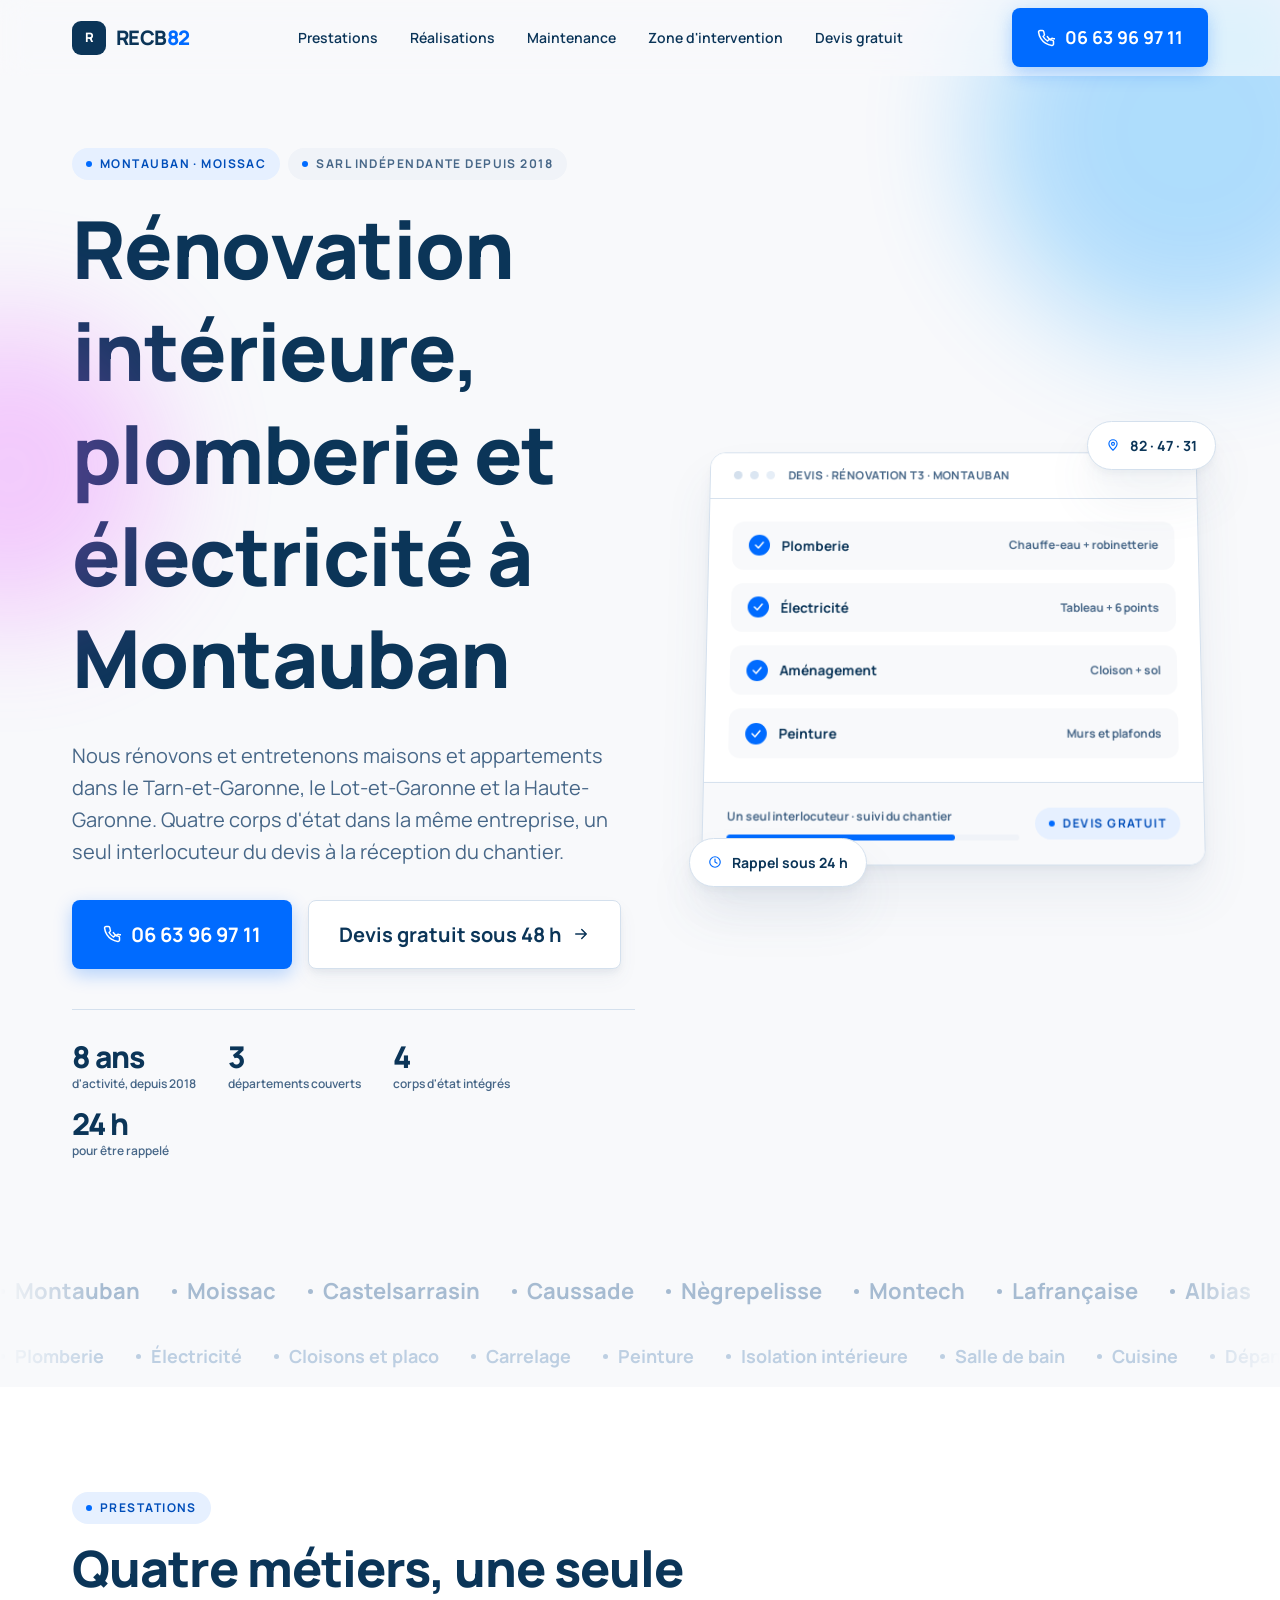
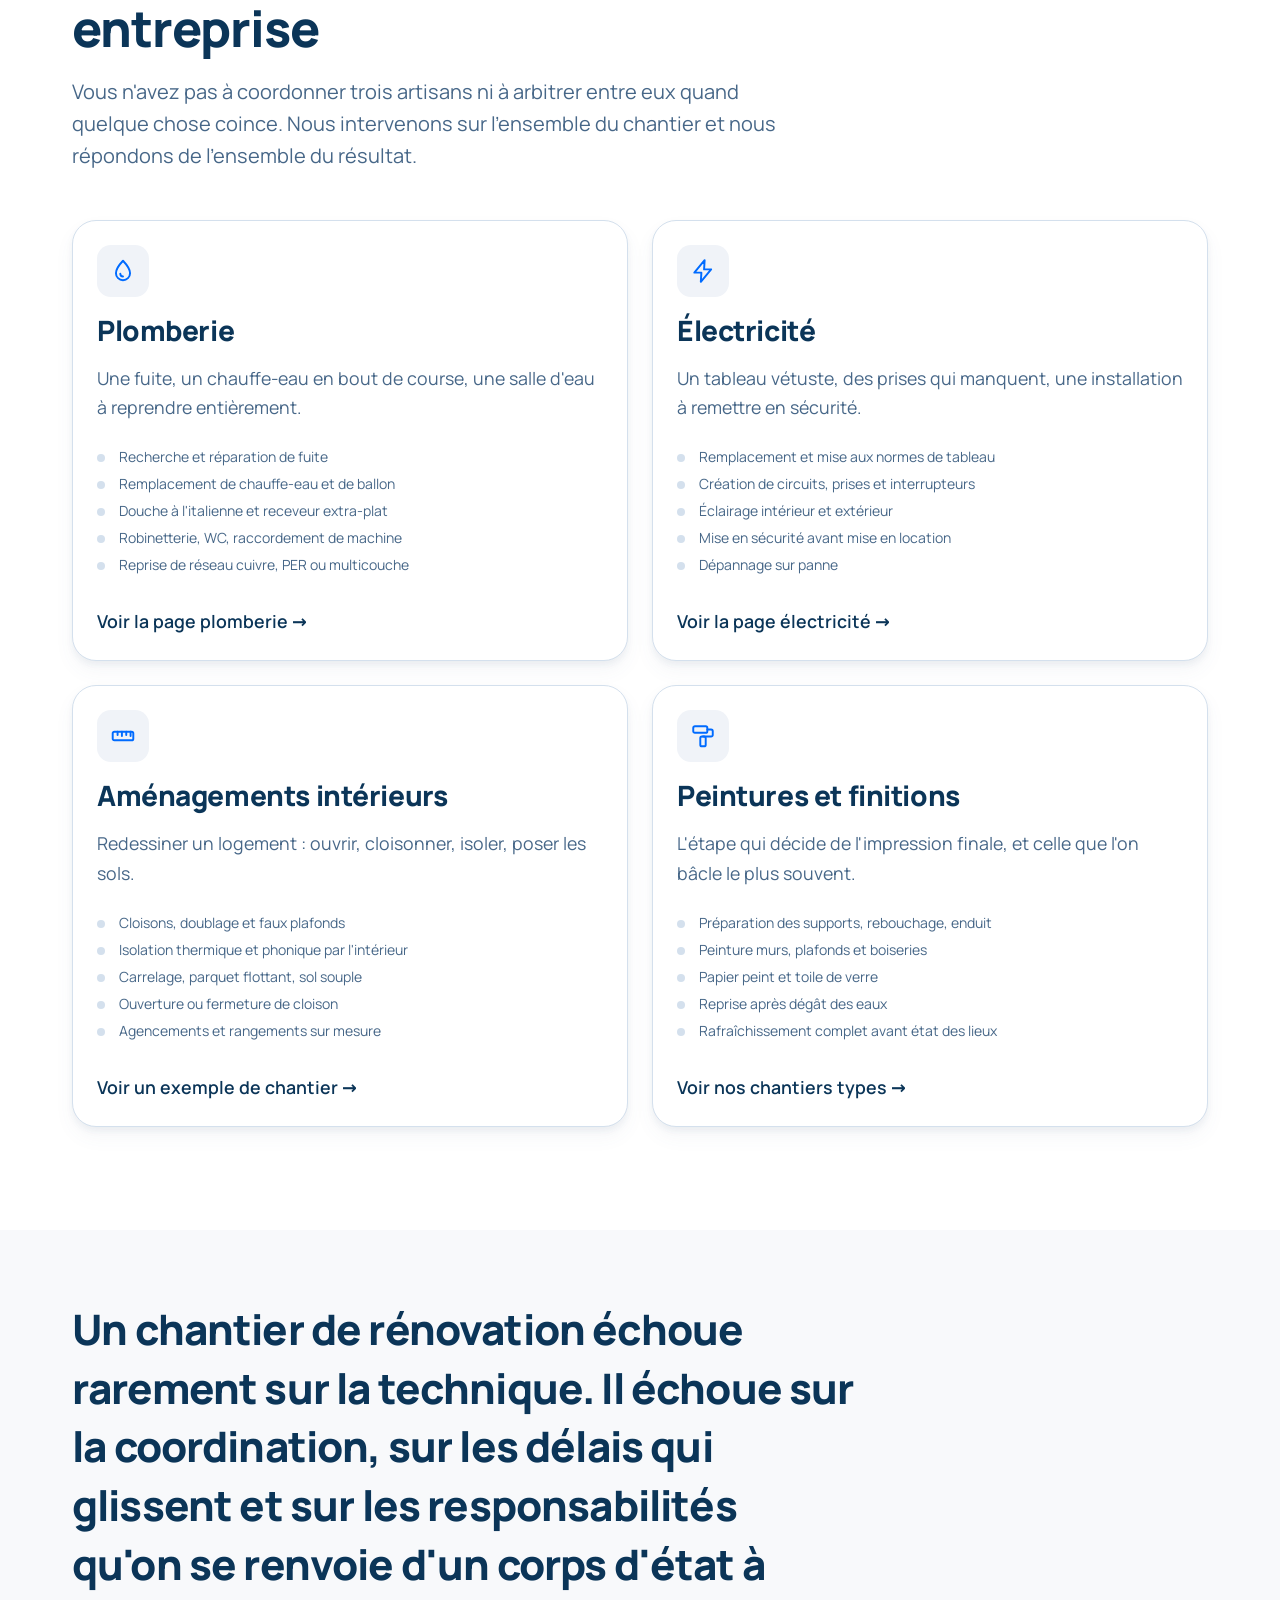
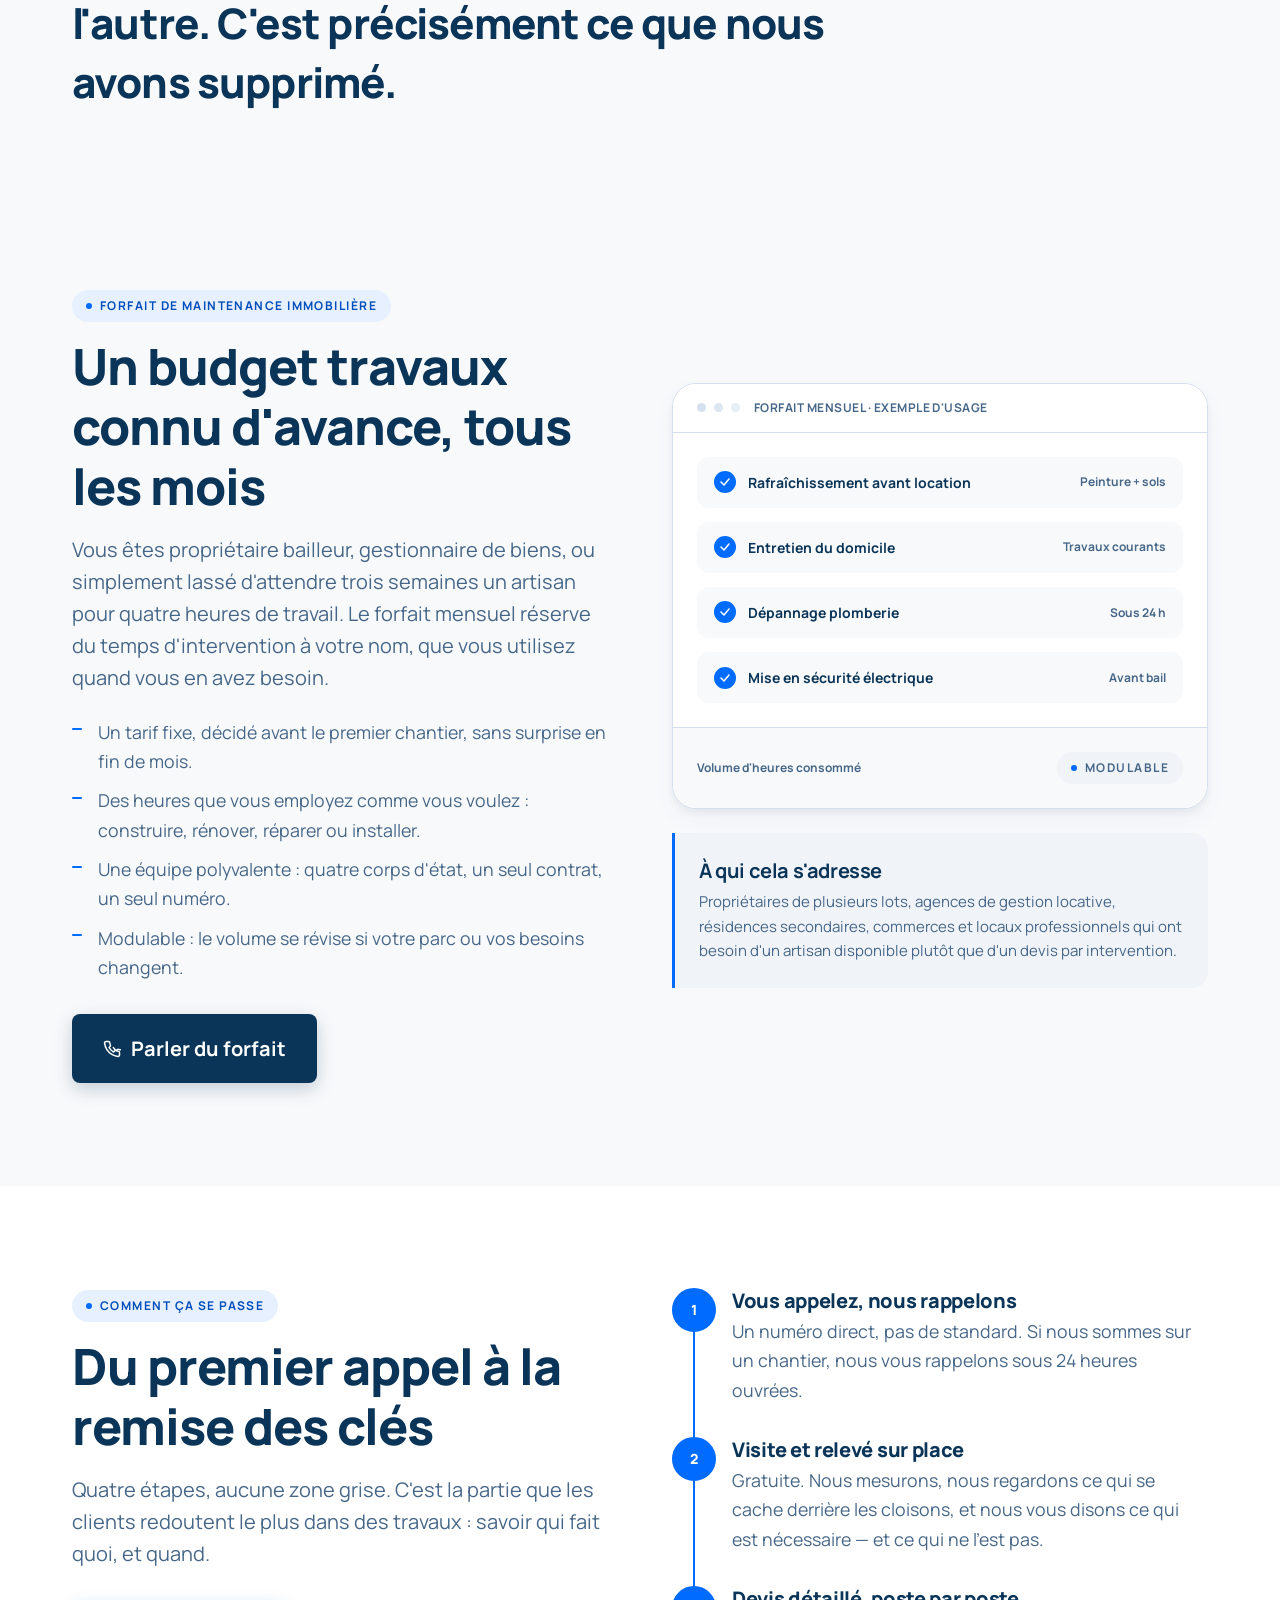
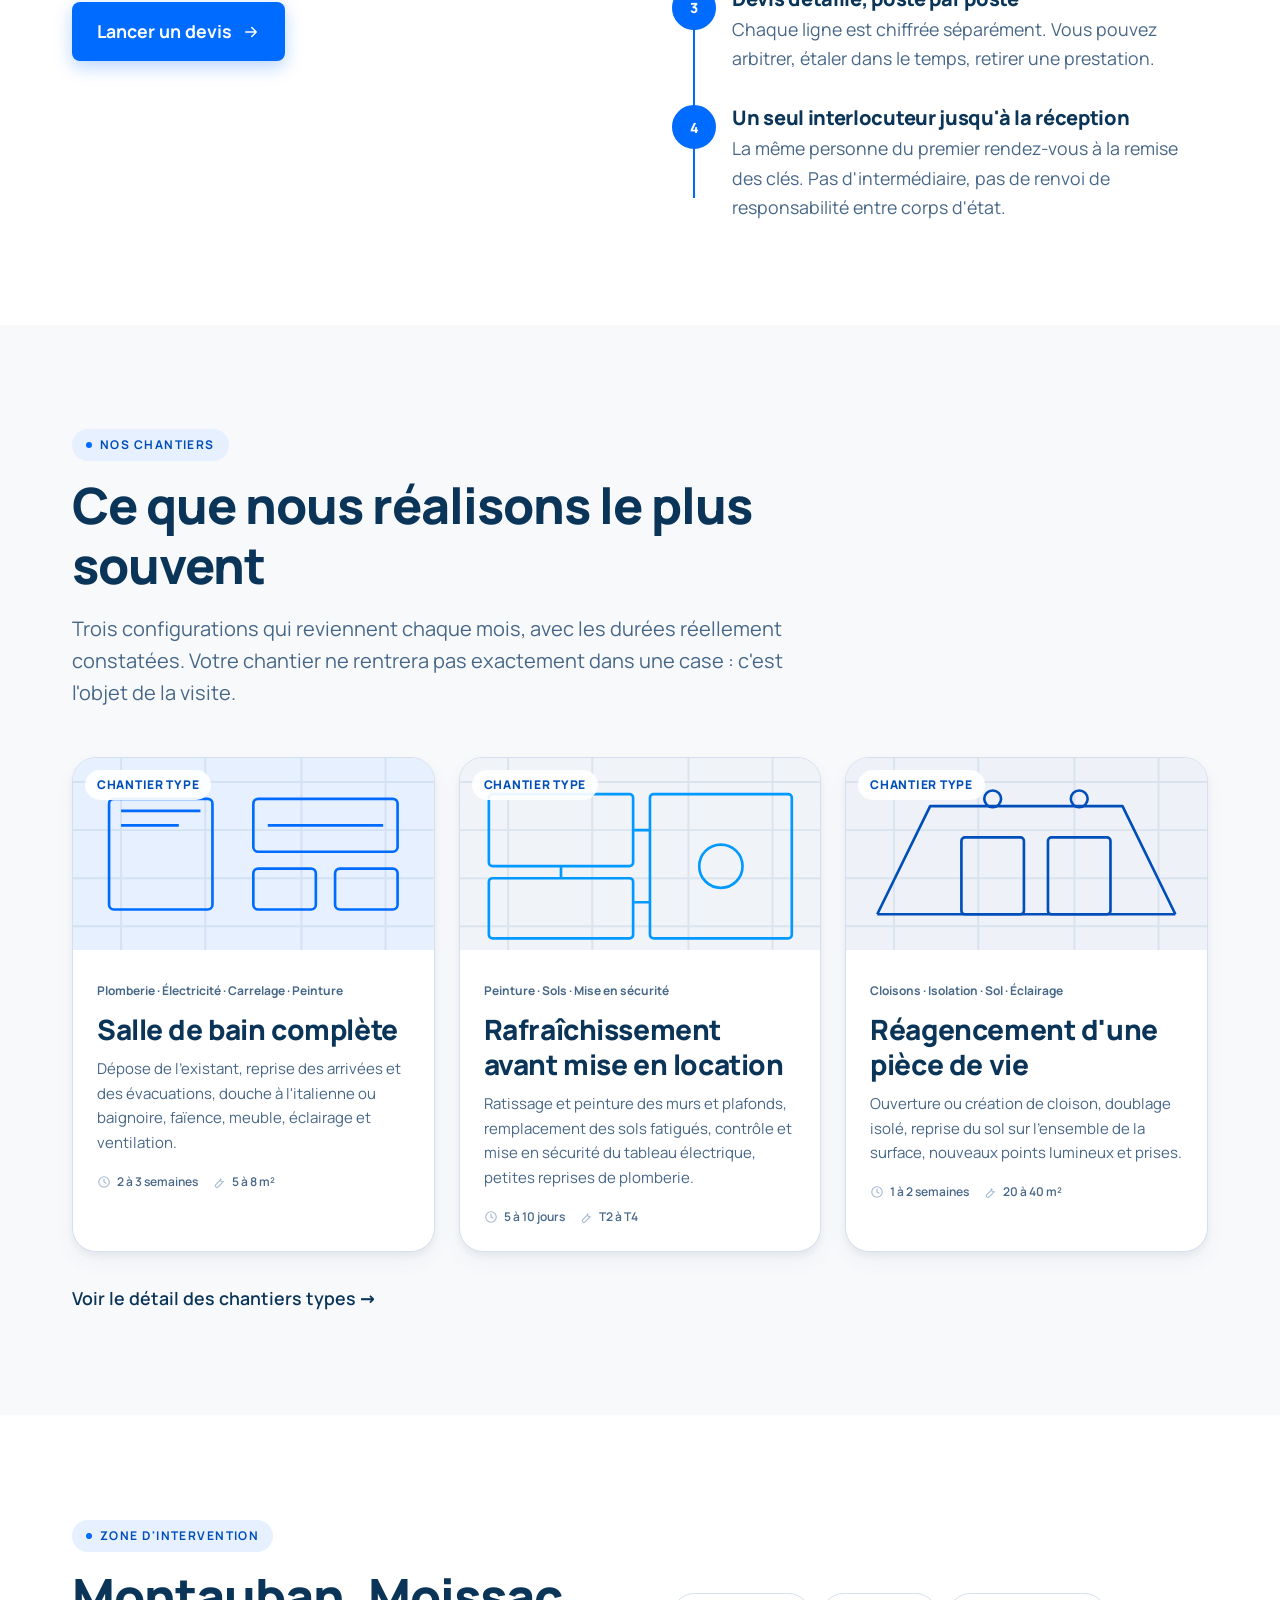
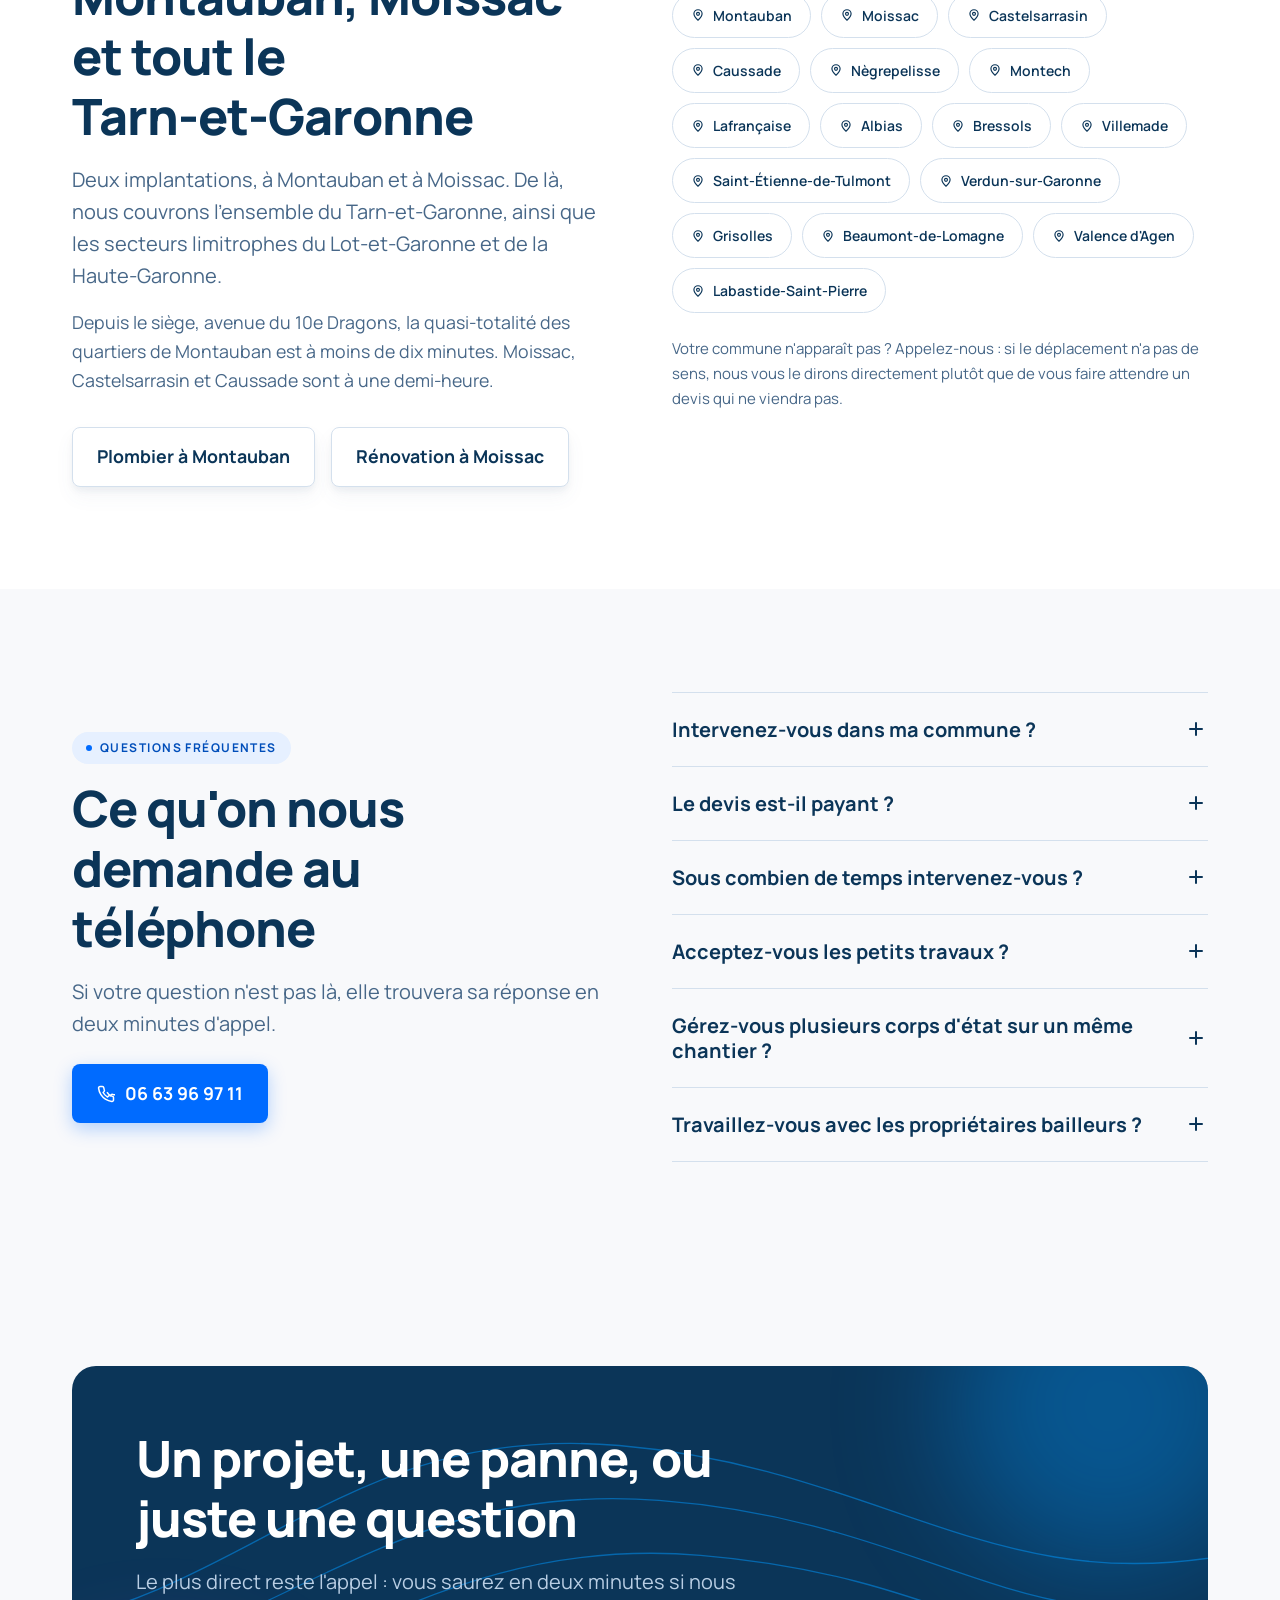
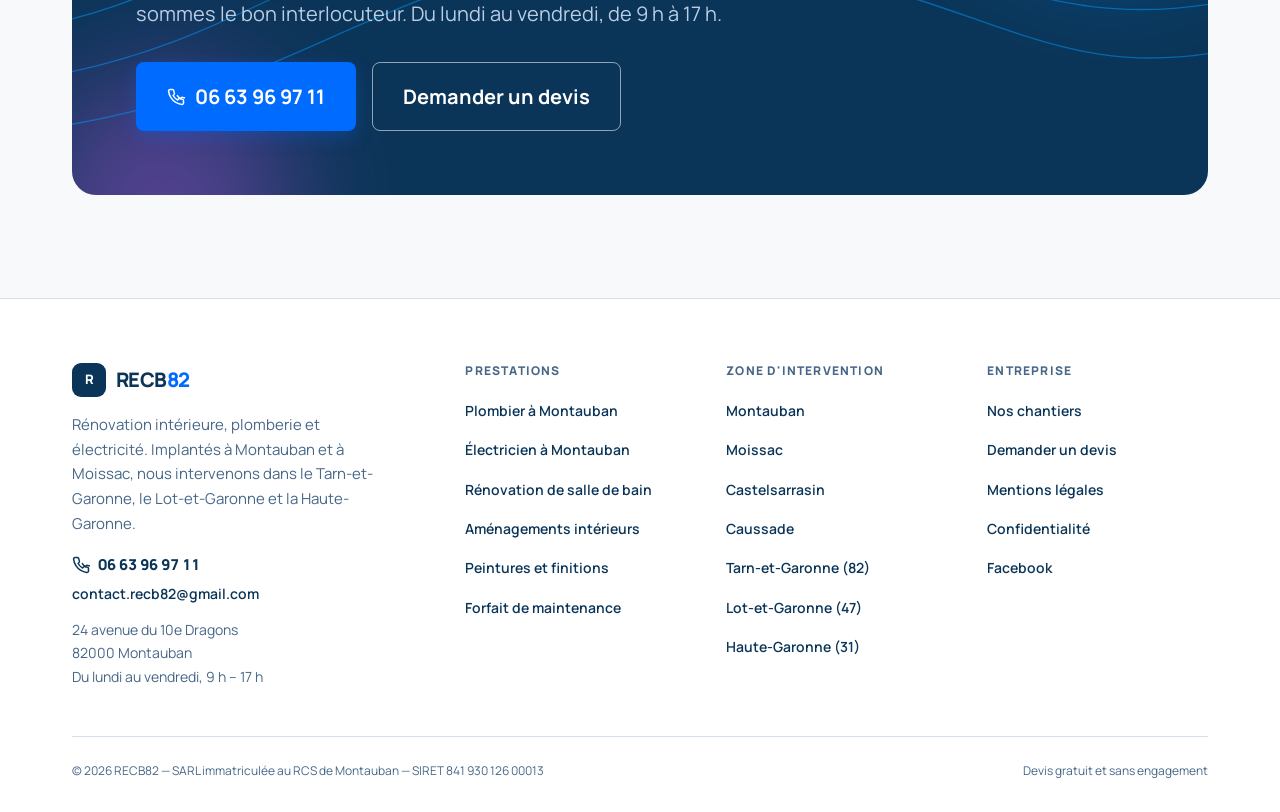
==== commit 30813577: "Ajoute six effets repérés sur 21st.dev, réécrits en CSS et JS natifs Les composants d'origine du cat" ====
--- a/index.html
+++ b/index.html
@@ -171,11 +171,11 @@
           <span class="eyebrow">Montauban · Moissac</span>
           <span class="eyebrow" style="background:var(--pebble);color:var(--slate)">SARL indépendante depuis 2018</span>
         </div>
-        <h1 data-split>Rénovation intérieure, plomberie et électricité à Montauban</h1>
+        <h1 data-split="char">Rénovation intérieure, plomberie et électricité à Montauban</h1>
         <p class="lead" data-reveal style="--d:250ms">Nous rénovons et entretenons maisons et appartements dans le Tarn-et-Garonne, le Lot-et-Garonne et la Haute-Garonne. Quatre corps d'état dans la même entreprise, un seul interlocuteur du devis à la réception du chantier.</p>
         <div class="btn-row" data-reveal style="--d:350ms">
-          <a class="btn btn--primary btn--lg" href="tel:+33663969711" data-magnetic="10"><svg width="18" height="18" viewBox="0 0 24 24" fill="none" stroke="currentColor" stroke-width="2" stroke-linecap="round" stroke-linejoin="round" aria-hidden="true"><path d="M13.8 10.2a10.6 10.6 0 0 0 4 4l1.4-1.4a1.5 1.5 0 0 1 1.6-.3c1 .4 2.2.6 3.2.6v0"/><path d="M22 16.9v3a2 2 0 0 1-2.2 2 19.8 19.8 0 0 1-8.6-3.1 19.5 19.5 0 0 1-6-6A19.8 19.8 0 0 1 2.1 4.2 2 2 0 0 1 4.1 2h3a2 2 0 0 1 2 1.7c.1 1 .4 2 .7 2.9a2 2 0 0 1-.4 2.1L8.1 10a16 16 0 0 0 6 6l1.3-1.3a2 2 0 0 1 2.1-.5c1 .4 1.9.6 2.9.8a2 2 0 0 1 1.7 2Z"/></svg> 06 63 96 97 11</a>
-          <a class="btn btn--ghost btn--lg" href="/devis">Devis gratuit sous 48 h <svg width="18" height="18" viewBox="0 0 24 24" fill="none" stroke="currentColor" stroke-width="2" stroke-linecap="round" stroke-linejoin="round" aria-hidden="true"><path d="M5 12h14M13 6l6 6-6 6"/></svg></a>
+          <span class="glow"><a class="btn btn--primary btn--lg" href="tel:+33663969711" data-magnetic="10"><svg width="18" height="18" viewBox="0 0 24 24" fill="none" stroke="currentColor" stroke-width="2" stroke-linecap="round" stroke-linejoin="round" aria-hidden="true"><path d="M13.8 10.2a10.6 10.6 0 0 0 4 4l1.4-1.4a1.5 1.5 0 0 1 1.6-.3c1 .4 2.2.6 3.2.6v0"/><path d="M22 16.9v3a2 2 0 0 1-2.2 2 19.8 19.8 0 0 1-8.6-3.1 19.5 19.5 0 0 1-6-6A19.8 19.8 0 0 1 2.1 4.2 2 2 0 0 1 4.1 2h3a2 2 0 0 1 2 1.7c.1 1 .4 2 .7 2.9a2 2 0 0 1-.4 2.1L8.1 10a16 16 0 0 0 6 6l1.3-1.3a2 2 0 0 1 2.1-.5c1 .4 1.9.6 2.9.8a2 2 0 0 1 1.7 2Z"/></svg> 06 63 96 97 11</a></span>
+          <a class="btn btn--ghost btn--lg" href="/devis"><span data-swap>Devis gratuit sous 48 h</span> <svg width="18" height="18" viewBox="0 0 24 24" fill="none" stroke="currentColor" stroke-width="2" stroke-linecap="round" stroke-linejoin="round" aria-hidden="true"><path d="M5 12h14M13 6l6 6-6 6"/></svg></a>
         </div>
         <div class="hero__proof" data-reveal style="--d:450ms">
           <div class="hero__proof-item"><b data-count="8" data-suffix=" ans">8 ans</b><span>d'activité, depuis 2018</span></div>
@@ -227,6 +227,12 @@
     <div class="marquee__track">
       <div class="marquee__group"><span class="marquee__item">Montauban</span><span class="marquee__item">Moissac</span><span class="marquee__item">Castelsarrasin</span><span class="marquee__item">Caussade</span><span class="marquee__item">Nègrepelisse</span><span class="marquee__item">Montech</span><span class="marquee__item">Lafrançaise</span><span class="marquee__item">Albias</span><span class="marquee__item">Bressols</span><span class="marquee__item">Villemade</span><span class="marquee__item">Saint-Étienne-de-Tulmont</span><span class="marquee__item">Verdun-sur-Garonne</span><span class="marquee__item">Grisolles</span><span class="marquee__item">Beaumont-de-Lomagne</span><span class="marquee__item">Valence d'Agen</span><span class="marquee__item">Labastide-Saint-Pierre</span></div>
       <div class="marquee__group"><span class="marquee__item">Montauban</span><span class="marquee__item">Moissac</span><span class="marquee__item">Castelsarrasin</span><span class="marquee__item">Caussade</span><span class="marquee__item">Nègrepelisse</span><span class="marquee__item">Montech</span><span class="marquee__item">Lafrançaise</span><span class="marquee__item">Albias</span><span class="marquee__item">Bressols</span><span class="marquee__item">Villemade</span><span class="marquee__item">Saint-Étienne-de-Tulmont</span><span class="marquee__item">Verdun-sur-Garonne</span><span class="marquee__item">Grisolles</span><span class="marquee__item">Beaumont-de-Lomagne</span><span class="marquee__item">Valence d'Agen</span><span class="marquee__item">Labastide-Saint-Pierre</span></div>
+    </div>
+  </div>
+  <div class="marquee marquee--retour" aria-hidden="true">
+    <div class="marquee__track">
+      <div class="marquee__group"><span class="marquee__item">Plomberie</span><span class="marquee__item">Électricité</span><span class="marquee__item">Cloisons et placo</span><span class="marquee__item">Carrelage</span><span class="marquee__item">Peinture</span><span class="marquee__item">Isolation intérieure</span><span class="marquee__item">Salle de bain</span><span class="marquee__item">Cuisine</span><span class="marquee__item">Dépannage</span><span class="marquee__item">Mise aux normes</span><span class="marquee__item">Parquet flottant</span><span class="marquee__item">Faux plafond</span></div>
+      <div class="marquee__group"><span class="marquee__item">Plomberie</span><span class="marquee__item">Électricité</span><span class="marquee__item">Cloisons et placo</span><span class="marquee__item">Carrelage</span><span class="marquee__item">Peinture</span><span class="marquee__item">Isolation intérieure</span><span class="marquee__item">Salle de bain</span><span class="marquee__item">Cuisine</span><span class="marquee__item">Dépannage</span><span class="marquee__item">Mise aux normes</span><span class="marquee__item">Parquet flottant</span><span class="marquee__item">Faux plafond</span></div>
     </div>
   </div>
   <section class="section section--paper" id="services">
@@ -266,6 +272,11 @@
           <p style="margin-top:16px"><a class="link" href="/realisations">Voir nos chantiers types →</a></p>
         </article>
       </div>
+    </div>
+  </section>
+  <section class="section section--tight">
+    <div class="wrap">
+      <p class="lit" data-split="lit">Un chantier de rénovation échoue rarement sur la technique. Il échoue sur la coordination, sur les délais qui glissent et sur les responsabilités qu'on se renvoie d'un corps d'état à l'autre. C'est précisément ce que nous avons supprimé.</p>
     </div>
   </section>
   <section class="section" id="forfait">
@@ -460,6 +471,11 @@
       <div class="cta-band" data-reveal="scale">
         <div class="blob blob--cyan" style="width:320px;height:320px;top:-120px;right:-60px" data-speed="0.05"></div>
         <div class="blob blob--magenta" style="width:260px;height:260px;bottom:-140px;left:-40px" data-speed="0.08"></div>
+        <svg class="paths" viewBox="0 0 1200 420" preserveAspectRatio="xMidYMid slice" aria-hidden="true" focusable="false">
+          <path style="--len:1700;--pi:0" d="M-40 330 C 220 292, 330 120, 620 142 S 1000 300, 1240 244"/>
+          <path style="--len:1700;--pi:1" d="M-40 384 C 246 352, 372 176, 664 200 S 1024 348, 1240 296"/>
+          <path style="--len:1700;--pi:2" d="M-40 276 C 198 232, 296 60, 578 84 S 976 252, 1240 196"/>
+        </svg>
         <div style="position:relative;z-index:1;max-width:640px">
           <h2 data-split>Un projet, une panne, ou juste une question</h2>
           <p class="lead" style="margin-top:16px">Le plus direct reste l'appel : vous saurez en deux minutes si nous sommes le bon interlocuteur. Du lundi au vendredi, de 9 h à 17 h.</p>
--- a/assets/css/styles.css
+++ b/assets/css/styles.css
@@ -865,7 +865,12 @@
     scroll-behavior: auto !important;
   }
   [data-reveal] { opacity: 1 !important; transform: none !important; filter: none !important; clip-path: none !important; }
-  .split .w > i { transform: none !important; }
+  .split .w > i, .split--char .c > i, .swap__l span { transform: none !important; }
+  /* Sans animation, la phrase qui s'allume au défilement doit être lisible
+     d'emblée, et la maquette rester droite. */
+  .lit .w { opacity: 1 !important; }
+  .mock { --srx: 0deg !important; --ssc: 1 !important; }
+  .paths path { stroke-dashoffset: 0 !important; }
   .marquee__track { animation: none; }
   .blob { animation: none; }
   .callbar { transform: none; }
@@ -877,3 +882,104 @@
   [data-reveal] { opacity: 1 !important; transform: none !important; filter: none !important; }
   a[href^="http"]::after { content: ' (' attr(href) ')'; font-size: 11px; }
 }
+
+/* ==========================================================================
+   15. EFFETS SÉLECTIONNÉS SUR 21ST.DEV
+   Les composants d'origine sont en React + Tailwind + Framer Motion. Ils sont
+   ici réinterprétés en CSS natif : même effet visuel, aucune dépendance,
+   aucune étape de build. Tout est désactivé sous prefers-reduced-motion, et
+   les effets de survol sont réservés aux pointeurs fins.
+   ========================================================================== */
+
+/* --- « Vertical Cut Reveal » : révélation caractère par caractère ---------
+   Les mots restent insécables pour que la césure de ligne reste correcte. */
+.split--char .w { white-space: nowrap; }
+.split--char .c { display: inline-block; overflow: hidden; vertical-align: top; padding-bottom: .08em; }
+.split--char .c > i {
+  display: inline-block; font-style: inherit;
+  transform: translateY(105%);
+  transition: transform .75s var(--ease-out);
+  transition-delay: calc(var(--ci, 0) * 16ms + var(--d, 0ms));
+}
+.split--char.is-in .c > i { transform: none; }
+
+/* --- « Text Reveal » : les mots s'allument au fil du défilement ----------- */
+.lit {
+  font-size: clamp(23px, 1.1rem + 2.4vw, 42px);
+  font-weight: var(--fw-extra);
+  line-height: 1.32;
+  letter-spacing: -.02em;
+  color: var(--ink);
+  max-width: 28ch;
+  text-wrap: pretty;
+}
+/* Les mots éteints restent lisibles comme un gris de fond : en dessous, le bloc
+   paraît vide plutôt qu'en attente. */
+.js .lit .w { opacity: .22; transition: opacity .18s linear; }
+.lit .w { opacity: 1; }
+
+/* --- « Container Scroll » : la maquette se redresse au défilement --------
+   Composé avec l'inclinaison au survol : les deux angles s'additionnent. */
+.mock {
+  transform:
+    perspective(1400px)
+    rotateX(calc(var(--srx, 0deg) + var(--rx, 0deg)))
+    rotateY(var(--ry, 0deg))
+    scale(var(--ssc, 1));
+}
+.js .mock { --srx: 11deg; --ssc: .96; }
+
+/* --- « Shiny Button » : halo tournant derrière l'action principale -------
+   Le dégradé est porté par un enrobage : le bouton garde son overflow, qui
+   sert déjà au balayage lumineux. */
+.glow { position: relative; display: inline-flex; isolation: isolate; border-radius: var(--r-btn); }
+.glow::before {
+  content: ''; position: absolute; left: 50%; top: 50%; z-index: -1;
+  width: 150%; aspect-ratio: 1; translate: -50% -50%;
+  background: conic-gradient(transparent 0 68%, #9ccbff 80%, #ffffff 87%, #9ccbff 94%, transparent 100%);
+  filter: blur(7px);
+  opacity: 0;
+  animation: tourne 3.6s linear infinite;
+  transition: opacity .4s var(--ease);
+}
+@media (hover: hover) and (pointer: fine) {
+  .glow:hover::before { opacity: .85; }
+}
+@keyframes tourne { to { rotate: 360deg; } }
+
+/* --- « Random Letter Swap » : les lettres se relaient au survol ----------
+   Sur les liens texte uniquement, jamais sur un numéro de téléphone : on ne
+   brouille pas une information qu'on demande au visiteur de lire. */
+.swap { display: inline-flex; overflow: hidden; vertical-align: top; }
+.swap__l { display: inline-block; position: relative; }
+.swap__l span {
+  display: inline-block;
+  transition: transform .34s var(--ease-out);
+  transition-delay: calc(var(--li, 0) * 22ms);
+}
+.swap__l span:last-child { position: absolute; left: 0; top: 0; transform: translateY(105%); }
+@media (hover: hover) and (pointer: fine) {
+  .link:hover .swap__l span:first-child,
+  .btn:hover .swap__l span:first-child { transform: translateY(-105%); }
+  .link:hover .swap__l span:last-child,
+  .btn:hover .swap__l span:last-child { transform: none; }
+}
+
+/* --- « Background Paths » : tracés qui se dessinent dans le bandeau ------- */
+.paths { position: absolute; inset: 0; z-index: 0; pointer-events: none; opacity: .5; }
+.paths path {
+  fill: none; stroke: var(--cyan); stroke-width: 1.4; stroke-linecap: round;
+  stroke-dasharray: var(--len, 900);
+  stroke-dashoffset: var(--len, 900);
+}
+.is-in .paths path {
+  animation: trace 3.6s var(--ease-out) forwards;
+  animation-delay: calc(var(--pi, 0) * 260ms);
+}
+@keyframes trace {
+  to { stroke-dashoffset: 0; }
+}
+
+/* --- Marquee : seconde ligne en sens inverse ----------------------------- */
+.marquee--retour .marquee__track { animation-duration: 52s; animation-direction: reverse; }
+.marquee--retour .marquee__item { font-size: clamp(14px, 2vw, 18px); color: #bdcfe2; }
--- a/assets/css/styles.css
+++ b/assets/css/styles.css
@@ -865,7 +865,12 @@
     scroll-behavior: auto !important;
   }
   [data-reveal] { opacity: 1 !important; transform: none !important; filter: none !important; clip-path: none !important; }
-  .split .w > i { transform: none !important; }
+  .split .w > i, .split--char .c > i, .swap__l span { transform: none !important; }
+  /* Sans animation, la phrase qui s'allume au défilement doit être lisible
+     d'emblée, et la maquette rester droite. */
+  .lit .w { opacity: 1 !important; }
+  .mock { --srx: 0deg !important; --ssc: 1 !important; }
+  .paths path { stroke-dashoffset: 0 !important; }
   .marquee__track { animation: none; }
   .blob { animation: none; }
   .callbar { transform: none; }
@@ -877,3 +882,104 @@
   [data-reveal] { opacity: 1 !important; transform: none !important; filter: none !important; }
   a[href^="http"]::after { content: ' (' attr(href) ')'; font-size: 11px; }
 }
+
+/* ==========================================================================
+   15. EFFETS SÉLECTIONNÉS SUR 21ST.DEV
+   Les composants d'origine sont en React + Tailwind + Framer Motion. Ils sont
+   ici réinterprétés en CSS natif : même effet visuel, aucune dépendance,
+   aucune étape de build. Tout est désactivé sous prefers-reduced-motion, et
+   les effets de survol sont réservés aux pointeurs fins.
+   ========================================================================== */
+
+/* --- « Vertical Cut Reveal » : révélation caractère par caractère ---------
+   Les mots restent insécables pour que la césure de ligne reste correcte. */
+.split--char .w { white-space: nowrap; }
+.split--char .c { display: inline-block; overflow: hidden; vertical-align: top; padding-bottom: .08em; }
+.split--char .c > i {
+  display: inline-block; font-style: inherit;
+  transform: translateY(105%);
+  transition: transform .75s var(--ease-out);
+  transition-delay: calc(var(--ci, 0) * 16ms + var(--d, 0ms));
+}
+.split--char.is-in .c > i { transform: none; }
+
+/* --- « Text Reveal » : les mots s'allument au fil du défilement ----------- */
+.lit {
+  font-size: clamp(23px, 1.1rem + 2.4vw, 42px);
+  font-weight: var(--fw-extra);
+  line-height: 1.32;
+  letter-spacing: -.02em;
+  color: var(--ink);
+  max-width: 28ch;
+  text-wrap: pretty;
+}
+/* Les mots éteints restent lisibles comme un gris de fond : en dessous, le bloc
+   paraît vide plutôt qu'en attente. */
+.js .lit .w { opacity: .22; transition: opacity .18s linear; }
+.lit .w { opacity: 1; }
+
+/* --- « Container Scroll » : la maquette se redresse au défilement --------
+   Composé avec l'inclinaison au survol : les deux angles s'additionnent. */
+.mock {
+  transform:
+    perspective(1400px)
+    rotateX(calc(var(--srx, 0deg) + var(--rx, 0deg)))
+    rotateY(var(--ry, 0deg))
+    scale(var(--ssc, 1));
+}
+.js .mock { --srx: 11deg; --ssc: .96; }
+
+/* --- « Shiny Button » : halo tournant derrière l'action principale -------
+   Le dégradé est porté par un enrobage : le bouton garde son overflow, qui
+   sert déjà au balayage lumineux. */
+.glow { position: relative; display: inline-flex; isolation: isolate; border-radius: var(--r-btn); }
+.glow::before {
+  content: ''; position: absolute; left: 50%; top: 50%; z-index: -1;
+  width: 150%; aspect-ratio: 1; translate: -50% -50%;
+  background: conic-gradient(transparent 0 68%, #9ccbff 80%, #ffffff 87%, #9ccbff 94%, transparent 100%);
+  filter: blur(7px);
+  opacity: 0;
+  animation: tourne 3.6s linear infinite;
+  transition: opacity .4s var(--ease);
+}
+@media (hover: hover) and (pointer: fine) {
+  .glow:hover::before { opacity: .85; }
+}
+@keyframes tourne { to { rotate: 360deg; } }
+
+/* --- « Random Letter Swap » : les lettres se relaient au survol ----------
+   Sur les liens texte uniquement, jamais sur un numéro de téléphone : on ne
+   brouille pas une information qu'on demande au visiteur de lire. */
+.swap { display: inline-flex; overflow: hidden; vertical-align: top; }
+.swap__l { display: inline-block; position: relative; }
+.swap__l span {
+  display: inline-block;
+  transition: transform .34s var(--ease-out);
+  transition-delay: calc(var(--li, 0) * 22ms);
+}
+.swap__l span:last-child { position: absolute; left: 0; top: 0; transform: translateY(105%); }
+@media (hover: hover) and (pointer: fine) {
+  .link:hover .swap__l span:first-child,
+  .btn:hover .swap__l span:first-child { transform: translateY(-105%); }
+  .link:hover .swap__l span:last-child,
+  .btn:hover .swap__l span:last-child { transform: none; }
+}
+
+/* --- « Background Paths » : tracés qui se dessinent dans le bandeau ------- */
+.paths { position: absolute; inset: 0; z-index: 0; pointer-events: none; opacity: .5; }
+.paths path {
+  fill: none; stroke: var(--cyan); stroke-width: 1.4; stroke-linecap: round;
+  stroke-dasharray: var(--len, 900);
+  stroke-dashoffset: var(--len, 900);
+}
+.is-in .paths path {
+  animation: trace 3.6s var(--ease-out) forwards;
+  animation-delay: calc(var(--pi, 0) * 260ms);
+}
+@keyframes trace {
+  to { stroke-dashoffset: 0; }
+}
+
+/* --- Marquee : seconde ligne en sens inverse ----------------------------- */
+.marquee--retour .marquee__track { animation-duration: 52s; animation-direction: reverse; }
+.marquee--retour .marquee__item { font-size: clamp(14px, 2vw, 18px); color: #bdcfe2; }
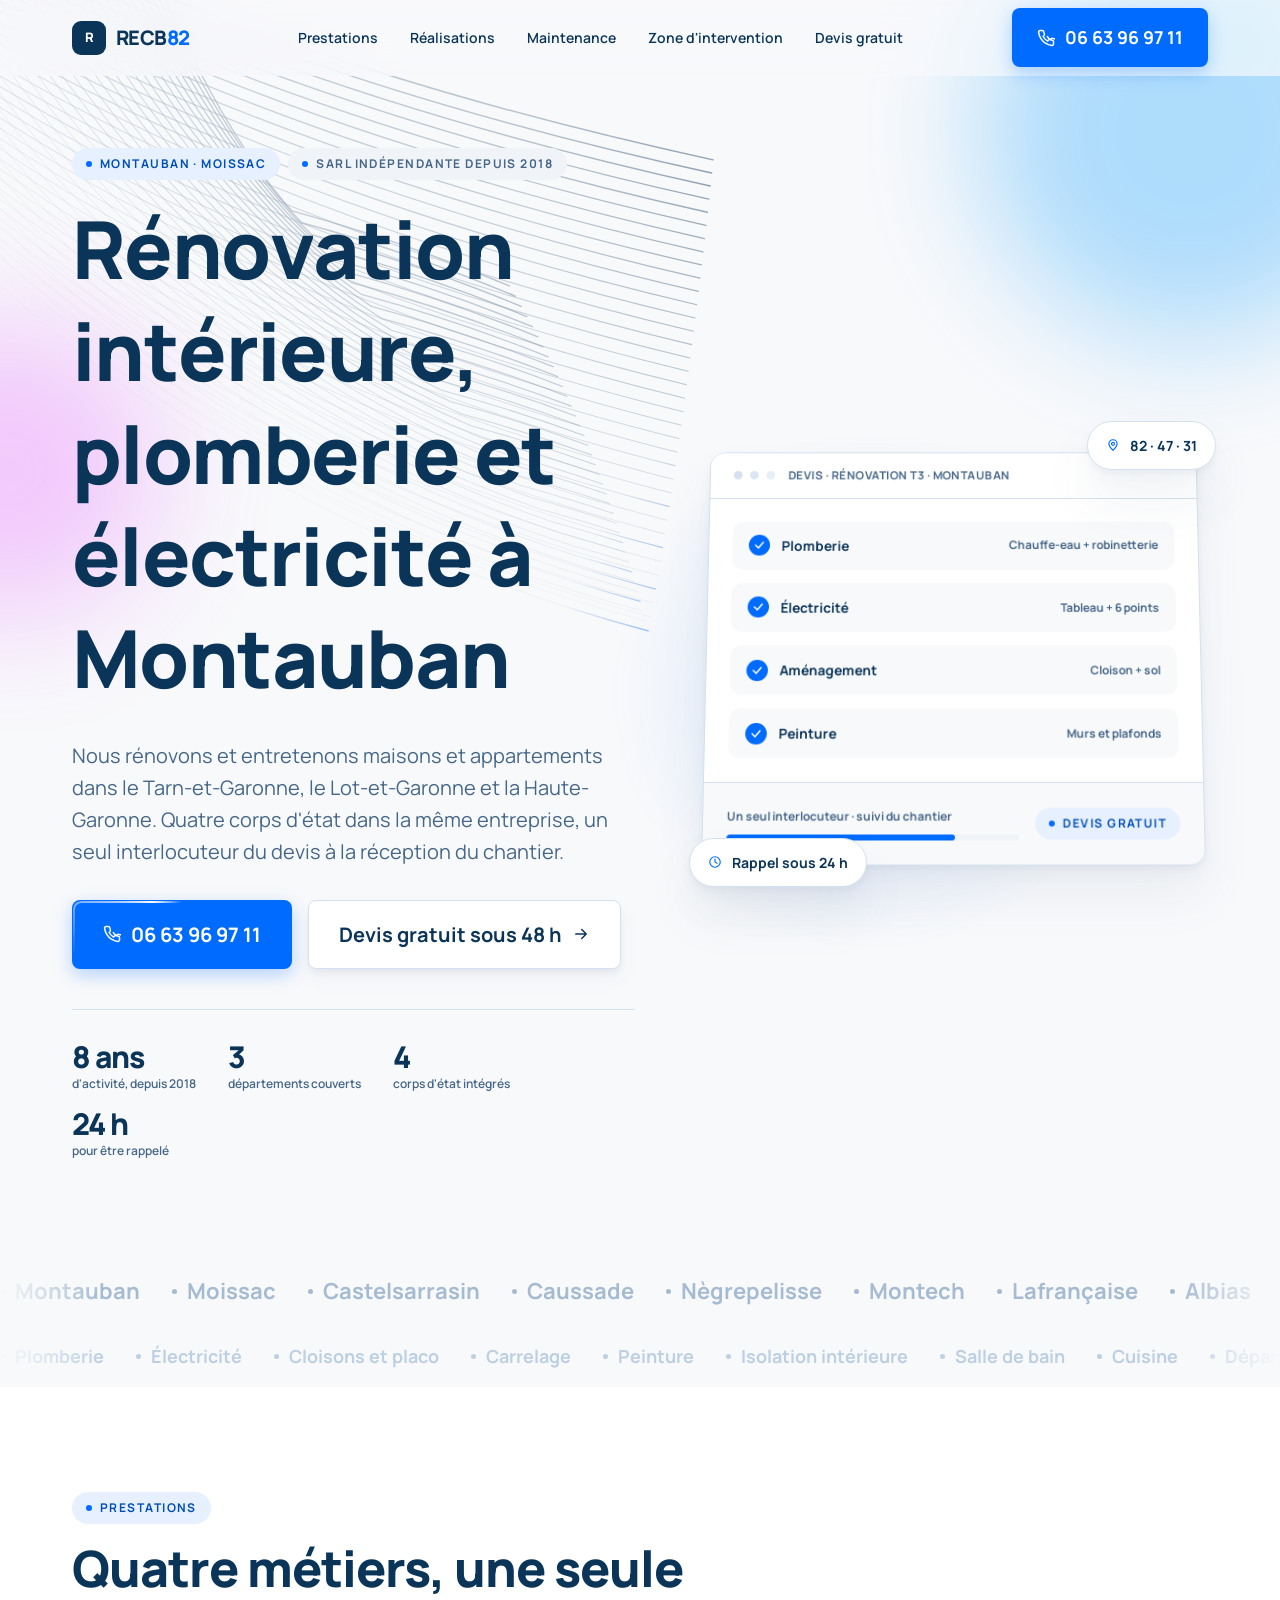
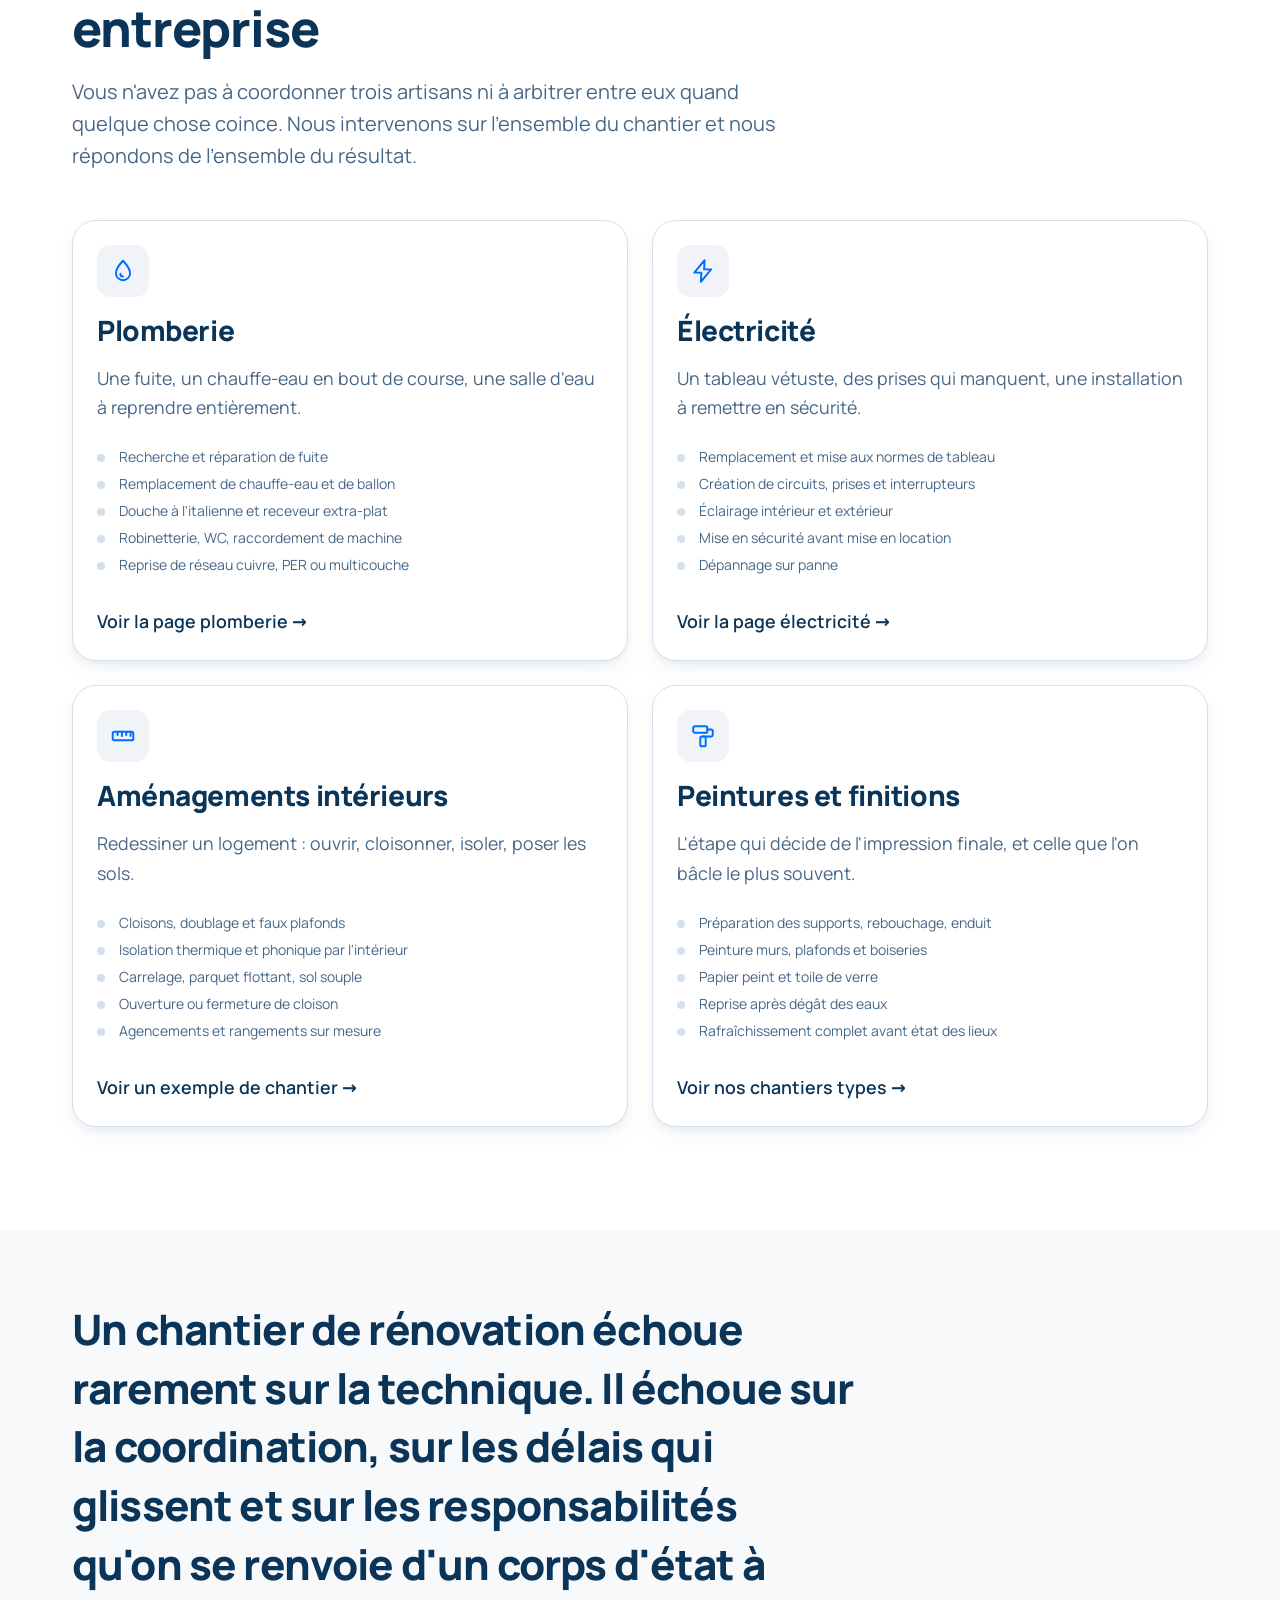
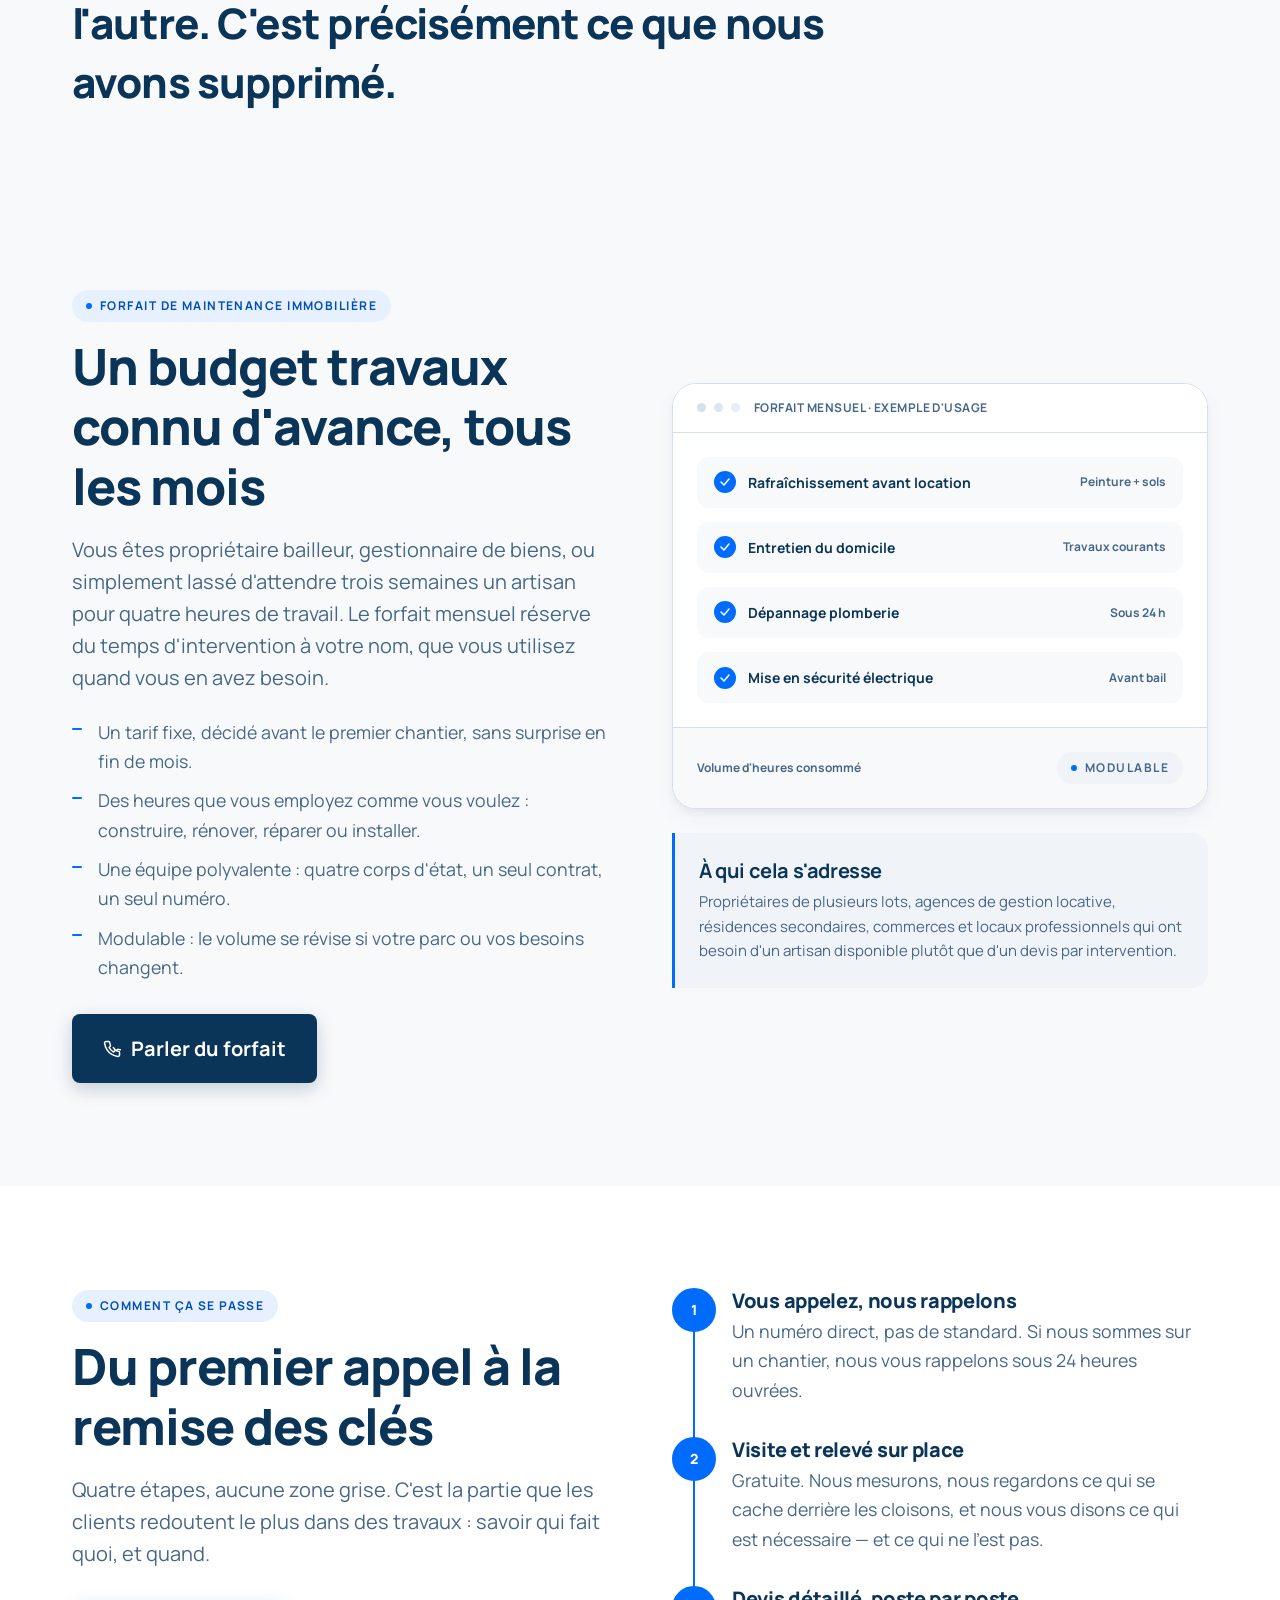
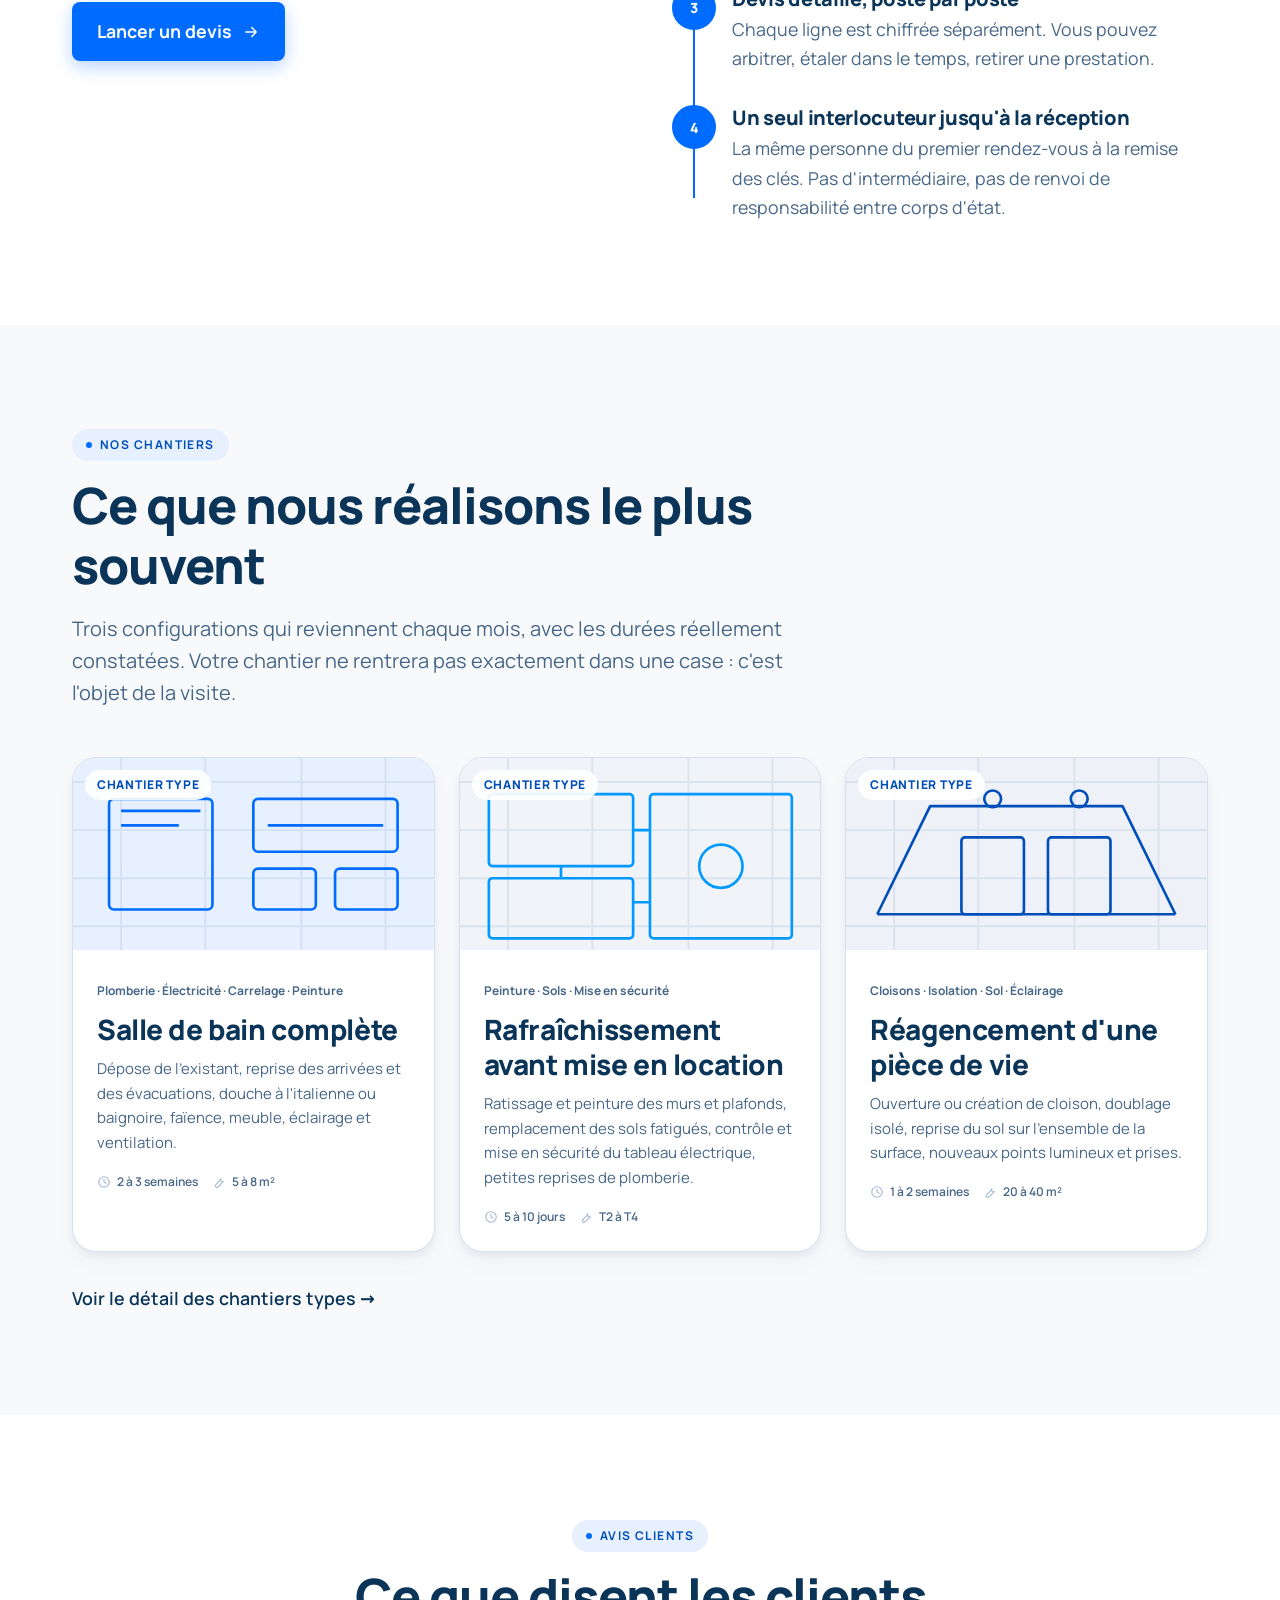
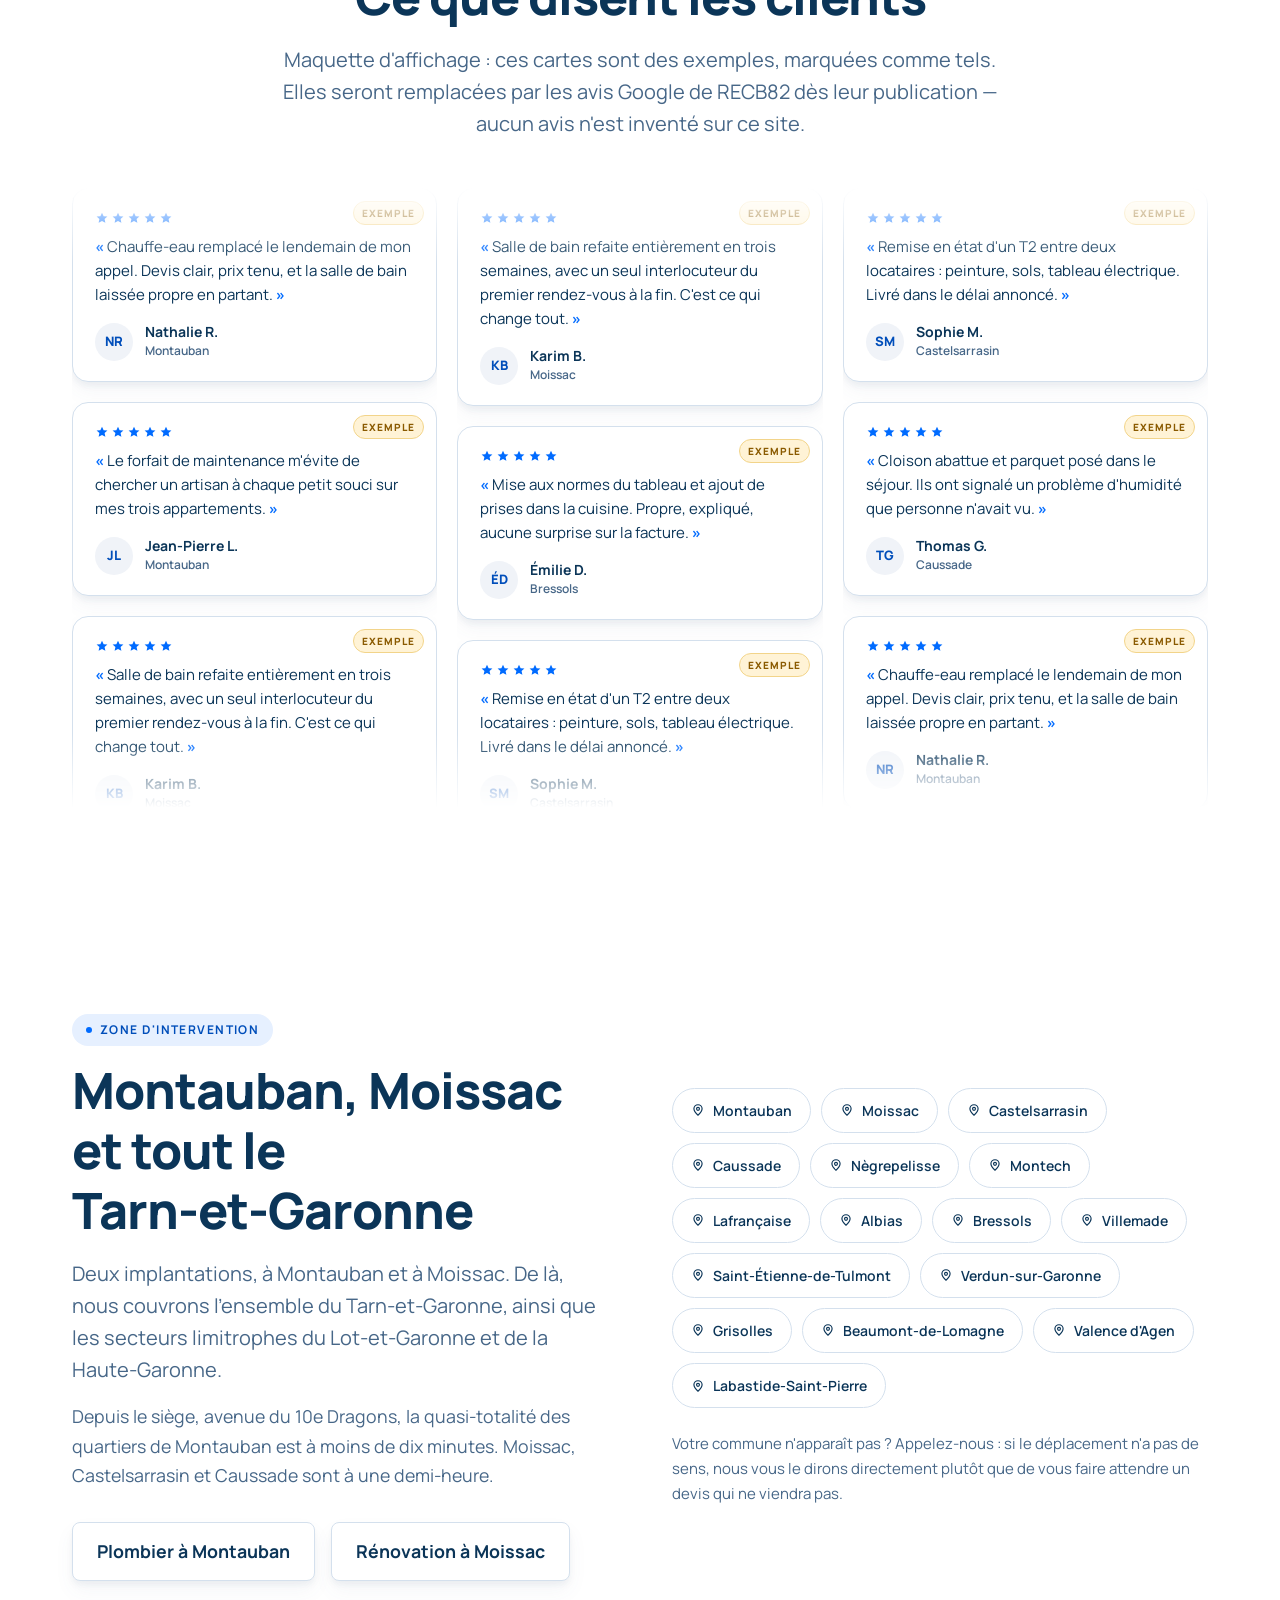
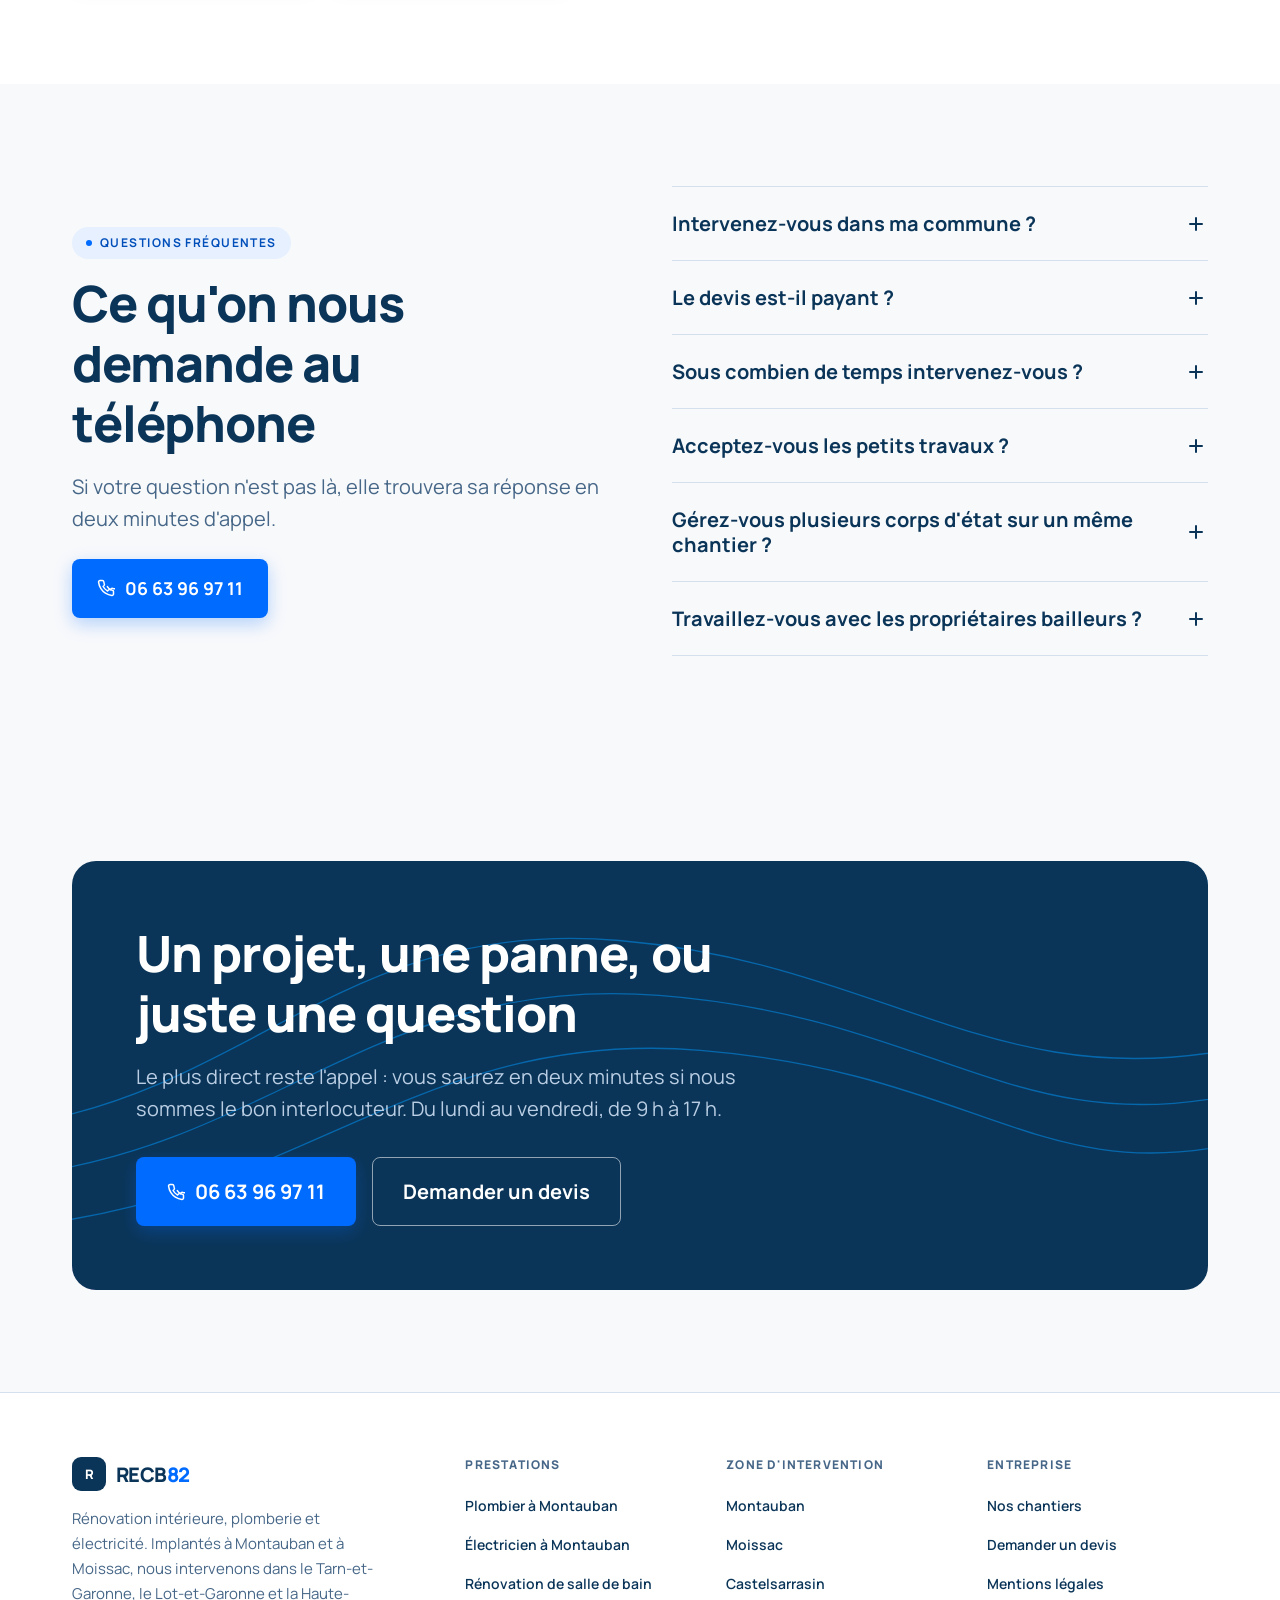
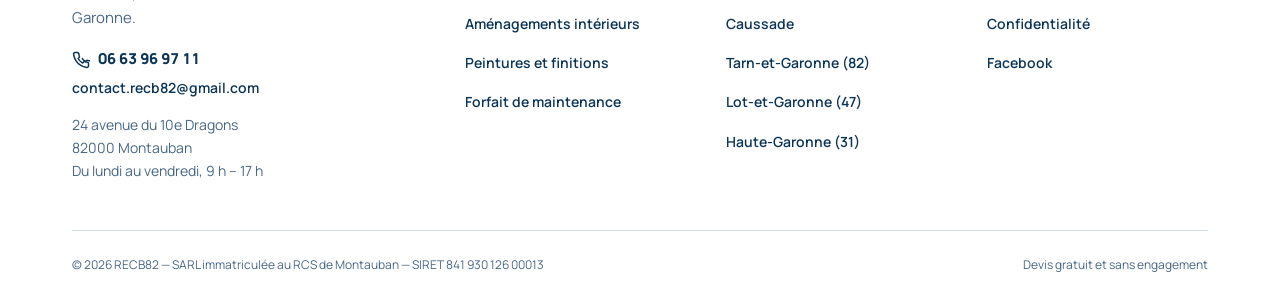
==== commit 8807e48d: "Un effet par zone, un seul langage : la lumière qui parcourt un tracé Quatre composants de 21st.dev," ====
--- a/index.html
+++ b/index.html
@@ -46,13 +46,13 @@
 .btn--lg{padding:17px 30px;font-size:var(--t-lead)}
 .btn-row{display:flex;flex-wrap:wrap;gap:var(--s-2)}
 .lead{font-size:var(--t-lead);line-height:1.6;color:var(--slate)}
-.hero{position:relative;padding-top:calc(var(--header-h) + clamp(24px,6vw,72px));padding-bottom:clamp(48px,8vw,96px);overflow:hidden}
+.hero{position:relative;isolation:isolate;padding-top:calc(var(--header-h) + clamp(24px,6vw,72px));padding-bottom:clamp(48px,8vw,96px);overflow:hidden}
 .hero__grid{display:grid;gap:clamp(40px,6vw,64px);align-items:center}
 .hero h1{margin-bottom:var(--s-3);font-size:var(--t-display)}
 .hero .lead{margin-bottom:var(--s-4);max-width:54ch}
 .hero__badges{display:flex;flex-wrap:wrap;gap:8px;margin-bottom:var(--s-3)}
 .eyebrow{display:inline-flex;align-items:center;gap:8px;font-size:var(--t-caption);font-weight:700;letter-spacing:.12em;text-transform:uppercase;color:var(--cobalt);background:#e6f0ff;padding:6px 14px;border-radius:var(--r-pill)}
-.blob{position:absolute;border-radius:50%;filter:blur(60px);opacity:.14;pointer-events:none;z-index:0}
+.blob{position:absolute;border-radius:50%;filter:blur(60px);opacity:.14;pointer-events:none;z-index:-1}.hero__paths{position:absolute;inset:0;z-index:-1;width:100%;height:100%;pointer-events:none;color:var(--ink)}.hero__paths path{fill:none;stroke:currentColor;stroke-linecap:round;vector-effect:non-scaling-stroke}.hero__paths:not(.hero__paths--lit){-webkit-mask-image:linear-gradient(90deg,rgba(0,0,0,.28),rgba(0,0,0,.5) 42%,#000 64%);mask-image:linear-gradient(90deg,rgba(0,0,0,.28),rgba(0,0,0,.5) 42%,#000 64%)}.js .hero__paths path{stroke-dasharray:1 1;stroke-dashoffset:1}.hero__paths--lit{color:var(--blue);-webkit-mask-image:radial-gradient(440px circle at 68% 55%,#000,transparent 72%);mask-image:radial-gradient(440px circle at 68% 55%,#000,transparent 72%)}.hero__spot{position:absolute;inset:0;z-index:-1;pointer-events:none}@media(hover:none),(max-width:859px){.hero__paths--lit,.hero__spot{display:none}.hero__paths path:nth-child(2n){display:none}.hero__paths:not(.hero__paths--lit){-webkit-mask-image:linear-gradient(180deg,rgba(0,0,0,.55),rgba(0,0,0,.22) 45%,rgba(0,0,0,.4) 100%);mask-image:linear-gradient(180deg,rgba(0,0,0,.55),rgba(0,0,0,.22) 45%,rgba(0,0,0,.4) 100%)}}
 .blob--magenta{background:var(--magenta)}.blob--cyan{background:var(--cyan)}
 .js [data-reveal]{opacity:0;transform:translate3d(0,28px,0);filter:blur(6px);transition:opacity .8s var(--ease-out),transform .8s var(--ease-out),filter .8s var(--ease-out);transition-delay:var(--d,0ms)}
 .js [data-reveal="left"]{transform:translate3d(-36px,0,0)}
@@ -163,6 +163,9 @@
 </div>
 <main id="main">
   <section class="hero">
+    <svg class="hero__paths" viewBox="-196 27 696 632" preserveAspectRatio="xMidYMid slice" fill="none" aria-hidden="true" focusable="false"><path d="M-380 -189C-380 -189 -312 216 152 343C616 470 684 875 684 875" stroke-width="0.60" stroke-opacity="0.08" pathLength="1" vector-effect="non-scaling-stroke" style="--t:21.4s;--dl:0.00s"/><path d="M-375 -195C-375 -195 -307 210 147 337C611 464 679 869 679 869" stroke-width="0.62" stroke-opacity="0.09" pathLength="1" vector-effect="non-scaling-stroke" style="--t:24.9s;--dl:0.04s"/><path d="M-370 -201C-370 -201 -302 204 142 331C606 458 674 863 674 863" stroke-width="0.65" stroke-opacity="0.11" pathLength="1" vector-effect="non-scaling-stroke" style="--t:25.1s;--dl:0.07s"/><path d="M-365 -207C-365 -207 -297 198 137 325C601 452 669 857 669 857" stroke-width="0.68" stroke-opacity="0.12" pathLength="1" vector-effect="non-scaling-stroke" style="--t:29.7s;--dl:0.11s"/><path d="M-360 -213C-360 -213 -292 192 132 319C596 446 664 851 664 851" stroke-width="0.70" stroke-opacity="0.14" pathLength="1" vector-effect="non-scaling-stroke" style="--t:28.1s;--dl:0.14s"/><path d="M-355 -219C-355 -219 -287 186 127 313C591 440 659 845 659 845" stroke-width="0.72" stroke-opacity="0.15" pathLength="1" vector-effect="non-scaling-stroke" style="--t:27.9s;--dl:0.18s"/><path d="M-350 -225C-350 -225 -282 180 122 307C586 434 654 839 654 839" stroke-width="0.75" stroke-opacity="0.16" pathLength="1" vector-effect="non-scaling-stroke" style="--t:26.8s;--dl:0.21s"/><path d="M-345 -231C-345 -231 -277 174 117 301C581 428 649 833 649 833" stroke-width="0.78" stroke-opacity="0.18" pathLength="1" vector-effect="non-scaling-stroke" style="--t:21.6s;--dl:0.25s"/><path d="M-340 -237C-340 -237 -272 168 112 295C576 422 644 827 644 827" stroke-width="0.80" stroke-opacity="0.19" pathLength="1" vector-effect="non-scaling-stroke" style="--t:29.1s;--dl:0.28s"/><path d="M-335 -243C-335 -243 -267 162 107 289C571 416 639 821 639 821" stroke-width="0.82" stroke-opacity="0.21" pathLength="1" vector-effect="non-scaling-stroke" style="--t:24.3s;--dl:0.32s"/><path d="M-330 -249C-330 -249 -262 156 102 283C566 410 634 815 634 815" stroke-width="0.85" stroke-opacity="0.22" pathLength="1" vector-effect="non-scaling-stroke" style="--t:25.8s;--dl:0.35s"/><path d="M-325 -255C-325 -255 -257 150 97 277C561 404 629 809 629 809" stroke-width="0.88" stroke-opacity="0.23" pathLength="1" vector-effect="non-scaling-stroke" style="--t:21.0s;--dl:0.39s"/><path d="M-320 -261C-320 -261 -252 144 92 271C556 398 624 803 624 803" stroke-width="0.90" stroke-opacity="0.25" pathLength="1" vector-effect="non-scaling-stroke" style="--t:23.1s;--dl:0.42s"/><path d="M-315 -267C-315 -267 -247 138 87 265C551 392 619 797 619 797" stroke-width="0.93" stroke-opacity="0.26" pathLength="1" vector-effect="non-scaling-stroke" style="--t:28.4s;--dl:0.46s"/><path d="M-310 -273C-310 -273 -242 132 82 259C546 386 614 791 614 791" stroke-width="0.95" stroke-opacity="0.28" pathLength="1" vector-effect="non-scaling-stroke" style="--t:21.2s;--dl:0.49s"/><path d="M-305 -279C-305 -279 -237 126 77 253C541 380 609 785 609 785" stroke-width="0.97" stroke-opacity="0.29" pathLength="1" vector-effect="non-scaling-stroke" style="--t:20.9s;--dl:0.53s"/><path d="M-300 -285C-300 -285 -232 120 72 247C536 374 604 779 604 779" stroke-width="1.00" stroke-opacity="0.30" pathLength="1" vector-effect="non-scaling-stroke" style="--t:23.3s;--dl:0.56s"/><path d="M-295 -291C-295 -291 -227 114 67 241C531 368 599 773 599 773" stroke-width="1.02" stroke-opacity="0.32" pathLength="1" vector-effect="non-scaling-stroke" style="--t:23.5s;--dl:0.60s"/><path d="M-290 -297C-290 -297 -222 108 62 235C526 362 594 767 594 767" stroke-width="1.05" stroke-opacity="0.33" pathLength="1" vector-effect="non-scaling-stroke" style="--t:24.9s;--dl:0.63s"/><path d="M-285 -303C-285 -303 -217 102 57 229C521 356 589 761 589 761" stroke-width="1.07" stroke-opacity="0.35" pathLength="1" vector-effect="non-scaling-stroke" style="--t:24.8s;--dl:0.67s"/><path d="M-280 -309C-280 -309 -212 96 52 223C516 350 584 755 584 755" stroke-width="1.10" stroke-opacity="0.36" pathLength="1" vector-effect="non-scaling-stroke" style="--t:21.8s;--dl:0.70s"/><path d="M-275 -315C-275 -315 -207 90 47 217C511 344 579 749 579 749" stroke-width="1.12" stroke-opacity="0.37" pathLength="1" vector-effect="non-scaling-stroke" style="--t:20.0s;--dl:0.74s"/><path d="M-270 -321C-270 -321 -202 84 42 211C506 338 574 743 574 743" stroke-width="1.15" stroke-opacity="0.39" pathLength="1" vector-effect="non-scaling-stroke" style="--t:23.6s;--dl:0.77s"/><path d="M-265 -327C-265 -327 -197 78 37 205C501 332 569 737 569 737" stroke-width="1.18" stroke-opacity="0.40" pathLength="1" vector-effect="non-scaling-stroke" style="--t:23.0s;--dl:0.81s"/><path d="M-260 -333C-260 -333 -192 72 32 199C496 326 564 731 564 731" stroke-width="1.20" stroke-opacity="0.42" pathLength="1" vector-effect="non-scaling-stroke" style="--t:25.4s;--dl:0.84s"/><path d="M-255 -339C-255 -339 -187 66 27 193C491 320 559 725 559 725" stroke-width="1.23" stroke-opacity="0.43" pathLength="1" vector-effect="non-scaling-stroke" style="--t:25.6s;--dl:0.88s"/><path d="M-250 -345C-250 -345 -182 60 22 187C486 314 554 719 554 719" stroke-width="1.25" stroke-opacity="0.44" pathLength="1" vector-effect="non-scaling-stroke" style="--t:27.2s;--dl:0.91s"/><path d="M-245 -351C-245 -351 -177 54 17 181C481 308 549 713 549 713" stroke-width="1.27" stroke-opacity="0.46" pathLength="1" vector-effect="non-scaling-stroke" style="--t:24.4s;--dl:0.95s"/><path d="M-240 -357C-240 -357 -172 48 12 175C476 302 544 707 544 707" stroke-width="1.30" stroke-opacity="0.47" pathLength="1" vector-effect="non-scaling-stroke" style="--t:23.8s;--dl:0.98s"/><path d="M-235 -363C-235 -363 -167 42 7 169C471 296 539 701 539 701" stroke-width="1.33" stroke-opacity="0.49" pathLength="1" vector-effect="non-scaling-stroke" style="--t:26.5s;--dl:1.02s"/><path d="M-230 -369C-230 -369 -162 36 2 163C466 290 534 695 534 695" stroke-width="1.35" stroke-opacity="0.50" pathLength="1" vector-effect="non-scaling-stroke" style="--t:29.1s;--dl:1.05s"/><path d="M-225 -375C-225 -375 -157 30 -3 157C461 284 529 689 529 689" stroke-width="1.38" stroke-opacity="0.51" pathLength="1" vector-effect="non-scaling-stroke" style="--t:26.6s;--dl:1.09s"/><path d="M-220 -381C-220 -381 -152 24 -8 151C456 278 524 683 524 683" stroke-width="1.40" stroke-opacity="0.53" pathLength="1" vector-effect="non-scaling-stroke" style="--t:20.3s;--dl:1.12s"/><path d="M-215 -387C-215 -387 -147 18 -13 145C451 272 519 677 519 677" stroke-width="1.43" stroke-opacity="0.54" pathLength="1" vector-effect="non-scaling-stroke" style="--t:23.0s;--dl:1.16s"/><path d="M-210 -393C-210 -393 -142 12 -18 139C446 266 514 671 514 671" stroke-width="1.45" stroke-opacity="0.55" pathLength="1" vector-effect="non-scaling-stroke" style="--t:29.6s;--dl:1.19s"/><path d="M-205 -399C-205 -399 -137 6 -23 133C441 260 509 665 509 665" stroke-width="1.48" stroke-opacity="0.55" pathLength="1" vector-effect="non-scaling-stroke" style="--t:29.6s;--dl:1.23s"/><path d="M-380 -189C-380 -189 -312 216 152 343C616 470 684 875 684 875" stroke-width="0.60" stroke-opacity="0.08" pathLength="1" vector-effect="non-scaling-stroke" style="--t:23.0s;--dl:1.26s"/><path d="M-385 -195C-385 -195 -317 210 157 337C621 464 689 869 689 869" stroke-width="0.62" stroke-opacity="0.09" pathLength="1" vector-effect="non-scaling-stroke" style="--t:22.1s;--dl:1.30s"/><path d="M-390 -201C-390 -201 -322 204 162 331C626 458 694 863 694 863" stroke-width="0.65" stroke-opacity="0.11" pathLength="1" vector-effect="non-scaling-stroke" style="--t:20.1s;--dl:1.33s"/><path d="M-395 -207C-395 -207 -327 198 167 325C631 452 699 857 699 857" stroke-width="0.68" stroke-opacity="0.12" pathLength="1" vector-effect="non-scaling-stroke" style="--t:21.2s;--dl:1.37s"/><path d="M-400 -213C-400 -213 -332 192 172 319C636 446 704 851 704 851" stroke-width="0.70" stroke-opacity="0.14" pathLength="1" vector-effect="non-scaling-stroke" style="--t:20.7s;--dl:1.40s"/><path d="M-405 -219C-405 -219 -337 186 177 313C641 440 709 845 709 845" stroke-width="0.72" stroke-opacity="0.15" pathLength="1" vector-effect="non-scaling-stroke" style="--t:29.8s;--dl:1.44s"/><path d="M-410 -225C-410 -225 -342 180 182 307C646 434 714 839 714 839" stroke-width="0.75" stroke-opacity="0.16" pathLength="1" vector-effect="non-scaling-stroke" style="--t:29.5s;--dl:1.47s"/><path d="M-415 -231C-415 -231 -347 174 187 301C651 428 719 833 719 833" stroke-width="0.78" stroke-opacity="0.18" pathLength="1" vector-effect="non-scaling-stroke" style="--t:23.4s;--dl:1.51s"/><path d="M-420 -237C-420 -237 -352 168 192 295C656 422 724 827 724 827" stroke-width="0.80" stroke-opacity="0.19" pathLength="1" vector-effect="non-scaling-stroke" style="--t:20.3s;--dl:1.54s"/><path d="M-425 -243C-425 -243 -357 162 197 289C661 416 729 821 729 821" stroke-width="0.82" stroke-opacity="0.21" pathLength="1" vector-effect="non-scaling-stroke" style="--t:29.2s;--dl:1.58s"/><path d="M-430 -249C-430 -249 -362 156 202 283C666 410 734 815 734 815" stroke-width="0.85" stroke-opacity="0.22" pathLength="1" vector-effect="non-scaling-stroke" style="--t:26.2s;--dl:1.61s"/><path d="M-435 -255C-435 -255 -367 150 207 277C671 404 739 809 739 809" stroke-width="0.88" stroke-opacity="0.23" pathLength="1" vector-effect="non-scaling-stroke" style="--t:29.0s;--dl:1.65s"/><path d="M-440 -261C-440 -261 -372 144 212 271C676 398 744 803 744 803" stroke-width="0.90" stroke-opacity="0.25" pathLength="1" vector-effect="non-scaling-stroke" style="--t:23.0s;--dl:1.68s"/><path d="M-445 -267C-445 -267 -377 138 217 265C681 392 749 797 749 797" stroke-width="0.93" stroke-opacity="0.26" pathLength="1" vector-effect="non-scaling-stroke" style="--t:28.6s;--dl:1.72s"/><path d="M-450 -273C-450 -273 -382 132 222 259C686 386 754 791 754 791" stroke-width="0.95" stroke-opacity="0.28" pathLength="1" vector-effect="non-scaling-stroke" style="--t:28.0s;--dl:1.75s"/><path d="M-455 -279C-455 -279 -387 126 227 253C691 380 759 785 759 785" stroke-width="0.97" stroke-opacity="0.29" pathLength="1" vector-effect="non-scaling-stroke" style="--t:26.7s;--dl:1.79s"/><path d="M-460 -285C-460 -285 -392 120 232 247C696 374 764 779 764 779" stroke-width="1.00" stroke-opacity="0.30" pathLength="1" vector-effect="non-scaling-stroke" style="--t:26.7s;--dl:1.82s"/><path d="M-465 -291C-465 -291 -397 114 237 241C701 368 769 773 769 773" stroke-width="1.02" stroke-opacity="0.32" pathLength="1" vector-effect="non-scaling-stroke" style="--t:27.0s;--dl:1.86s"/><path d="M-470 -297C-470 -297 -402 108 242 235C706 362 774 767 774 767" stroke-width="1.05" stroke-opacity="0.33" pathLength="1" vector-effect="non-scaling-stroke" style="--t:24.6s;--dl:1.89s"/><path d="M-475 -303C-475 -303 -407 102 247 229C711 356 779 761 779 761" stroke-width="1.07" stroke-opacity="0.35" pathLength="1" vector-effect="non-scaling-stroke" style="--t:29.5s;--dl:1.93s"/><path d="M-480 -309C-480 -309 -412 96 252 223C716 350 784 755 784 755" stroke-width="1.10" stroke-opacity="0.36" pathLength="1" vector-effect="non-scaling-stroke" style="--t:21.0s;--dl:1.96s"/><path d="M-485 -315C-485 -315 -417 90 257 217C721 344 789 749 789 749" stroke-width="1.12" stroke-opacity="0.37" pathLength="1" vector-effect="non-scaling-stroke" style="--t:24.1s;--dl:2.00s"/><path d="M-490 -321C-490 -321 -422 84 262 211C726 338 794 743 794 743" stroke-width="1.15" stroke-opacity="0.39" pathLength="1" vector-effect="non-scaling-stroke" style="--t:23.7s;--dl:2.03s"/><path d="M-495 -327C-495 -327 -427 78 267 205C731 332 799 737 799 737" stroke-width="1.18" stroke-opacity="0.40" pathLength="1" vector-effect="non-scaling-stroke" style="--t:24.8s;--dl:2.07s"/><path d="M-500 -333C-500 -333 -432 72 272 199C736 326 804 731 804 731" stroke-width="1.20" stroke-opacity="0.42" pathLength="1" vector-effect="non-scaling-stroke" style="--t:28.4s;--dl:2.10s"/><path d="M-505 -339C-505 -339 -437 66 277 193C741 320 809 725 809 725" stroke-width="1.23" stroke-opacity="0.43" pathLength="1" vector-effect="non-scaling-stroke" style="--t:20.8s;--dl:2.14s"/><path d="M-510 -345C-510 -345 -442 60 282 187C746 314 814 719 814 719" stroke-width="1.25" stroke-opacity="0.44" pathLength="1" vector-effect="non-scaling-stroke" style="--t:24.1s;--dl:2.17s"/><path d="M-515 -351C-515 -351 -447 54 287 181C751 308 819 713 819 713" stroke-width="1.27" stroke-opacity="0.46" pathLength="1" vector-effect="non-scaling-stroke" style="--t:24.5s;--dl:2.21s"/><path d="M-520 -357C-520 -357 -452 48 292 175C756 302 824 707 824 707" stroke-width="1.30" stroke-opacity="0.47" pathLength="1" vector-effect="non-scaling-stroke" style="--t:23.8s;--dl:2.24s"/><path d="M-525 -363C-525 -363 -457 42 297 169C761 296 829 701 829 701" stroke-width="1.33" stroke-opacity="0.49" pathLength="1" vector-effect="non-scaling-stroke" style="--t:26.1s;--dl:2.28s"/><path d="M-530 -369C-530 -369 -462 36 302 163C766 290 834 695 834 695" stroke-width="1.35" stroke-opacity="0.50" pathLength="1" vector-effect="non-scaling-stroke" style="--t:27.0s;--dl:2.31s"/><path d="M-535 -375C-535 -375 -467 30 307 157C771 284 839 689 839 689" stroke-width="1.38" stroke-opacity="0.51" pathLength="1" vector-effect="non-scaling-stroke" style="--t:26.3s;--dl:2.35s"/><path d="M-540 -381C-540 -381 -472 24 312 151C776 278 844 683 844 683" stroke-width="1.40" stroke-opacity="0.53" pathLength="1" vector-effect="non-scaling-stroke" style="--t:25.1s;--dl:2.38s"/><path d="M-545 -387C-545 -387 -477 18 317 145C781 272 849 677 849 677" stroke-width="1.43" stroke-opacity="0.54" pathLength="1" vector-effect="non-scaling-stroke" style="--t:23.7s;--dl:2.42s"/><path d="M-550 -393C-550 -393 -482 12 322 139C786 266 854 671 854 671" stroke-width="1.45" stroke-opacity="0.55" pathLength="1" vector-effect="non-scaling-stroke" style="--t:29.9s;--dl:2.45s"/><path d="M-555 -399C-555 -399 -487 6 327 133C791 260 859 665 859 665" stroke-width="1.48" stroke-opacity="0.55" pathLength="1" vector-effect="non-scaling-stroke" style="--t:28.1s;--dl:2.49s"/></svg>
+    <svg class="hero__paths hero__paths--lit" viewBox="-196 27 696 632" preserveAspectRatio="xMidYMid slice" fill="none" aria-hidden="true" focusable="false"><path d="M-380 -189C-380 -189 -312 216 152 343C616 470 684 875 684 875" stroke-width="1.20" stroke-opacity="1.00" pathLength="1" vector-effect="non-scaling-stroke" style="--t:10.9s;--dl:0.00s"/><path d="M-365 -207C-365 -207 -297 198 137 325C601 452 669 857 669 857" stroke-width="1.27" stroke-opacity="1.00" pathLength="1" vector-effect="non-scaling-stroke" style="--t:15.8s;--dl:0.11s"/><path d="M-350 -225C-350 -225 -282 180 122 307C586 434 654 839 654 839" stroke-width="1.35" stroke-opacity="1.00" pathLength="1" vector-effect="non-scaling-stroke" style="--t:14.1s;--dl:0.21s"/><path d="M-335 -243C-335 -243 -267 162 107 289C571 416 639 821 639 821" stroke-width="1.42" stroke-opacity="1.00" pathLength="1" vector-effect="non-scaling-stroke" style="--t:12.6s;--dl:0.32s"/><path d="M-320 -261C-320 -261 -252 144 92 271C556 398 624 803 624 803" stroke-width="1.50" stroke-opacity="1.00" pathLength="1" vector-effect="non-scaling-stroke" style="--t:11.8s;--dl:0.42s"/><path d="M-305 -279C-305 -279 -237 126 77 253C541 380 609 785 609 785" stroke-width="1.57" stroke-opacity="1.00" pathLength="1" vector-effect="non-scaling-stroke" style="--t:10.5s;--dl:0.53s"/><path d="M-290 -297C-290 -297 -222 108 62 235C526 362 594 767 594 767" stroke-width="1.65" stroke-opacity="1.00" pathLength="1" vector-effect="non-scaling-stroke" style="--t:12.9s;--dl:0.63s"/><path d="M-275 -315C-275 -315 -207 90 47 217C511 344 579 749 579 749" stroke-width="1.73" stroke-opacity="1.00" pathLength="1" vector-effect="non-scaling-stroke" style="--t:10.0s;--dl:0.74s"/><path d="M-260 -333C-260 -333 -192 72 32 199C496 326 564 731 564 731" stroke-width="1.80" stroke-opacity="1.00" pathLength="1" vector-effect="non-scaling-stroke" style="--t:13.2s;--dl:0.84s"/><path d="M-245 -351C-245 -351 -177 54 17 181C481 308 549 713 549 713" stroke-width="1.88" stroke-opacity="1.00" pathLength="1" vector-effect="non-scaling-stroke" style="--t:12.6s;--dl:0.95s"/><path d="M-230 -369C-230 -369 -162 36 2 163C466 290 534 695 534 695" stroke-width="1.95" stroke-opacity="1.00" pathLength="1" vector-effect="non-scaling-stroke" style="--t:15.4s;--dl:1.05s"/><path d="M-215 -387C-215 -387 -147 18 -13 145C451 272 519 677 519 677" stroke-width="2.02" stroke-opacity="1.00" pathLength="1" vector-effect="non-scaling-stroke" style="--t:11.8s;--dl:1.16s"/><path d="M-380 -189C-380 -189 -312 216 152 343C616 470 684 875 684 875" stroke-width="1.20" stroke-opacity="1.00" pathLength="1" vector-effect="non-scaling-stroke" style="--t:11.8s;--dl:1.26s"/><path d="M-395 -207C-395 -207 -327 198 167 325C631 452 699 857 699 857" stroke-width="1.27" stroke-opacity="1.00" pathLength="1" vector-effect="non-scaling-stroke" style="--t:10.7s;--dl:1.37s"/><path d="M-410 -225C-410 -225 -342 180 182 307C646 434 714 839 714 839" stroke-width="1.35" stroke-opacity="1.00" pathLength="1" vector-effect="non-scaling-stroke" style="--t:15.7s;--dl:1.47s"/><path d="M-425 -243C-425 -243 -357 162 197 289C661 416 729 821 729 821" stroke-width="1.42" stroke-opacity="1.00" pathLength="1" vector-effect="non-scaling-stroke" style="--t:15.5s;--dl:1.58s"/><path d="M-440 -261C-440 -261 -372 144 212 271C676 398 744 803 744 803" stroke-width="1.50" stroke-opacity="1.00" pathLength="1" vector-effect="non-scaling-stroke" style="--t:11.8s;--dl:1.68s"/><path d="M-455 -279C-455 -279 -387 126 227 253C691 380 759 785 759 785" stroke-width="1.57" stroke-opacity="1.00" pathLength="1" vector-effect="non-scaling-stroke" style="--t:14.0s;--dl:1.79s"/><path d="M-470 -297C-470 -297 -402 108 242 235C706 362 774 767 774 767" stroke-width="1.65" stroke-opacity="1.00" pathLength="1" vector-effect="non-scaling-stroke" style="--t:12.8s;--dl:1.89s"/><path d="M-485 -315C-485 -315 -417 90 257 217C721 344 789 749 789 749" stroke-width="1.73" stroke-opacity="1.00" pathLength="1" vector-effect="non-scaling-stroke" style="--t:12.4s;--dl:2.00s"/><path d="M-500 -333C-500 -333 -432 72 272 199C736 326 804 731 804 731" stroke-width="1.80" stroke-opacity="1.00" pathLength="1" vector-effect="non-scaling-stroke" style="--t:15.0s;--dl:2.10s"/><path d="M-515 -351C-515 -351 -447 54 287 181C751 308 819 713 819 713" stroke-width="1.88" stroke-opacity="1.00" pathLength="1" vector-effect="non-scaling-stroke" style="--t:12.7s;--dl:2.21s"/><path d="M-530 -369C-530 -369 -462 36 302 163C766 290 834 695 834 695" stroke-width="1.95" stroke-opacity="1.00" pathLength="1" vector-effect="non-scaling-stroke" style="--t:14.2s;--dl:2.31s"/><path d="M-545 -387C-545 -387 -477 18 317 145C781 272 849 677 849 677" stroke-width="2.02" stroke-opacity="1.00" pathLength="1" vector-effect="non-scaling-stroke" style="--t:12.2s;--dl:2.42s"/></svg>
+    <div class="hero__spot" aria-hidden="true"></div>
     <div class="blob blob--cyan blob--float" style="width:420px;height:420px;top:-80px;right:-120px" data-speed="0.06"></div>
     <div class="blob blob--magenta blob--float" style="width:300px;height:300px;top:320px;left:-140px;animation-delay:-5s" data-speed="0.1"></div>
     <div class="wrap hero__grid">
@@ -174,7 +177,7 @@
         <h1 data-split="char">Rénovation intérieure, plomberie et électricité à Montauban</h1>
         <p class="lead" data-reveal style="--d:250ms">Nous rénovons et entretenons maisons et appartements dans le Tarn-et-Garonne, le Lot-et-Garonne et la Haute-Garonne. Quatre corps d'état dans la même entreprise, un seul interlocuteur du devis à la réception du chantier.</p>
         <div class="btn-row" data-reveal style="--d:350ms">
-          <span class="glow"><a class="btn btn--primary btn--lg" href="tel:+33663969711" data-magnetic="10"><svg width="18" height="18" viewBox="0 0 24 24" fill="none" stroke="currentColor" stroke-width="2" stroke-linecap="round" stroke-linejoin="round" aria-hidden="true"><path d="M13.8 10.2a10.6 10.6 0 0 0 4 4l1.4-1.4a1.5 1.5 0 0 1 1.6-.3c1 .4 2.2.6 3.2.6v0"/><path d="M22 16.9v3a2 2 0 0 1-2.2 2 19.8 19.8 0 0 1-8.6-3.1 19.5 19.5 0 0 1-6-6A19.8 19.8 0 0 1 2.1 4.2 2 2 0 0 1 4.1 2h3a2 2 0 0 1 2 1.7c.1 1 .4 2 .7 2.9a2 2 0 0 1-.4 2.1L8.1 10a16 16 0 0 0 6 6l1.3-1.3a2 2 0 0 1 2.1-.5c1 .4 1.9.6 2.9.8a2 2 0 0 1 1.7 2Z"/></svg> 06 63 96 97 11</a></span>
+          <a class="btn btn--primary btn--lg btn--live" href="tel:+33663969711" data-magnetic="10"><svg width="18" height="18" viewBox="0 0 24 24" fill="none" stroke="currentColor" stroke-width="2" stroke-linecap="round" stroke-linejoin="round" aria-hidden="true"><path d="M13.8 10.2a10.6 10.6 0 0 0 4 4l1.4-1.4a1.5 1.5 0 0 1 1.6-.3c1 .4 2.2.6 3.2.6v0"/><path d="M22 16.9v3a2 2 0 0 1-2.2 2 19.8 19.8 0 0 1-8.6-3.1 19.5 19.5 0 0 1-6-6A19.8 19.8 0 0 1 2.1 4.2 2 2 0 0 1 4.1 2h3a2 2 0 0 1 2 1.7c.1 1 .4 2 .7 2.9a2 2 0 0 1-.4 2.1L8.1 10a16 16 0 0 0 6 6l1.3-1.3a2 2 0 0 1 2.1-.5c1 .4 1.9.6 2.9.8a2 2 0 0 1 1.7 2Z"/></svg> 06 63 96 97 11</a>
           <a class="btn btn--ghost btn--lg" href="/devis"><span data-swap>Devis gratuit sous 48 h</span> <svg width="18" height="18" viewBox="0 0 24 24" fill="none" stroke="currentColor" stroke-width="2" stroke-linecap="round" stroke-linejoin="round" aria-hidden="true"><path d="M5 12h14M13 6l6 6-6 6"/></svg></a>
         </div>
         <div class="hero__proof" data-reveal style="--d:450ms">
@@ -360,8 +363,8 @@
         <p class="lead">Trois configurations qui reviennent chaque mois, avec les durées réellement constatées. Votre chantier ne rentrera pas exactement dans une case : c'est l'objet de la visite.</p>
       </div>
       <div class="grid grid--3" data-stagger="120">
-        <article class="card work" data-reveal>
-          <div class="work__media"><svg viewBox="0 0 300 160" width="300" height="160" role="img" aria-label="Schéma de principe du chantier type" style="width:100%;height:auto"><rect width="300" height="160" fill="#e6f0ff"/><g fill="none" stroke="#a6bbd1" stroke-width="1.6" stroke-linejoin="round" opacity=".28"><path d="M0 20h300M0 60h300M0 100h300M0 140h300M40 0v160M110 0v160M190 0v160M260 0v160"/></g><g fill="none" stroke="#006bff" stroke-width="2.2" stroke-linejoin="round"><rect x="30" y="34" width="86" height="92" rx="4"/><path d="M40 44h66M40 56h48"/><rect x="150" y="34" width="120" height="44" rx="4"/><path d="M162 56h96"/><rect x="150" y="92" width="52" height="34" rx="4"/><rect x="218" y="92" width="52" height="34" rx="4"/></g></svg><span class="work__badge">Chantier type</span></div>
+        <article class="card card--spot work" data-reveal>
+          <div class="work__media"><svg viewBox="0 0 300 160" width="300" height="160" role="img" aria-label="Schéma de principe du chantier type" style="width:100%;height:auto"><rect width="300" height="160" fill="#e6f0ff"/><g fill="none" stroke="#a6bbd1" stroke-width="1.6" stroke-linejoin="round" opacity=".28"><path d="M0 20h300M0 60h300M0 100h300M0 140h300M40 0v160M110 0v160M190 0v160M260 0v160"/></g><g class="draw" fill="none" stroke="#006bff" stroke-width="2.2" stroke-linejoin="round"><rect pathLength="1" style="--k:0" x="30" y="34" width="86" height="92" rx="4"/><path pathLength="1" style="--k:1" d="M40 44h66M40 56h48"/><rect pathLength="1" style="--k:2" x="150" y="34" width="120" height="44" rx="4"/><path pathLength="1" style="--k:3" d="M162 56h96"/><rect pathLength="1" style="--k:4" x="150" y="92" width="52" height="34" rx="4"/><rect pathLength="1" style="--k:5" x="218" y="92" width="52" height="34" rx="4"/></g></svg><span class="work__badge">Chantier type</span></div>
           <div class="work__body">
             <span class="mock__meta">Plomberie · Électricité · Carrelage · Peinture</span>
             <h3 style="margin:8px 0 10px">Salle de bain complète</h3>
@@ -372,8 +375,8 @@
             </div>
           </div>
         </article>
-        <article class="card work" data-reveal>
-          <div class="work__media"><svg viewBox="0 0 300 160" width="300" height="160" role="img" aria-label="Schéma de principe du chantier type" style="width:100%;height:auto"><rect width="300" height="160" fill="#f0f3f8"/><g fill="none" stroke="#a6bbd1" stroke-width="1.6" stroke-linejoin="round" opacity=".28"><path d="M0 20h300M0 60h300M0 100h300M0 140h300M40 0v160M110 0v160M190 0v160M260 0v160"/></g><g fill="none" stroke="#0099ff" stroke-width="2.2" stroke-linejoin="round"><rect x="24" y="30" width="120" height="60" rx="3"/><rect x="24" y="100" width="120" height="50" rx="3"/><rect x="158" y="30" width="118" height="120" rx="3"/><path d="M84 90v10M144 60h14M144 120h14"/><circle cx="217" cy="90" r="18"/></g></svg><span class="work__badge">Chantier type</span></div>
+        <article class="card card--spot work" data-reveal>
+          <div class="work__media"><svg viewBox="0 0 300 160" width="300" height="160" role="img" aria-label="Schéma de principe du chantier type" style="width:100%;height:auto"><rect width="300" height="160" fill="#f0f3f8"/><g fill="none" stroke="#a6bbd1" stroke-width="1.6" stroke-linejoin="round" opacity=".28"><path d="M0 20h300M0 60h300M0 100h300M0 140h300M40 0v160M110 0v160M190 0v160M260 0v160"/></g><g class="draw" fill="none" stroke="#0099ff" stroke-width="2.2" stroke-linejoin="round"><rect pathLength="1" style="--k:0" x="24" y="30" width="120" height="60" rx="3"/><rect pathLength="1" style="--k:1" x="24" y="100" width="120" height="50" rx="3"/><rect pathLength="1" style="--k:2" x="158" y="30" width="118" height="120" rx="3"/><path pathLength="1" style="--k:3" d="M84 90v10M144 60h14M144 120h14"/><circle pathLength="1" style="--k:4" cx="217" cy="90" r="18"/></g></svg><span class="work__badge">Chantier type</span></div>
           <div class="work__body">
             <span class="mock__meta">Peinture · Sols · Mise en sécurité</span>
             <h3 style="margin:8px 0 10px">Rafraîchissement avant mise en location</h3>
@@ -384,8 +387,8 @@
             </div>
           </div>
         </article>
-        <article class="card work" data-reveal>
-          <div class="work__media"><svg viewBox="0 0 300 160" width="300" height="160" role="img" aria-label="Schéma de principe du chantier type" style="width:100%;height:auto"><rect width="300" height="160" fill="#eef2f8"/><g fill="none" stroke="#a6bbd1" stroke-width="1.6" stroke-linejoin="round" opacity=".28"><path d="M0 20h300M0 60h300M0 100h300M0 140h300M40 0v160M110 0v160M190 0v160M260 0v160"/></g><g fill="none" stroke="#004eba" stroke-width="2.2" stroke-linejoin="round"><path d="M26 130h248M26 130 70 40h160l44 90"/><rect x="96" y="66" width="52" height="64" rx="3"/><rect x="168" y="66" width="52" height="64" rx="3"/><circle cx="122" cy="34" r="7"/><circle cx="194" cy="34" r="7"/></g></svg><span class="work__badge">Chantier type</span></div>
+        <article class="card card--spot work" data-reveal>
+          <div class="work__media"><svg viewBox="0 0 300 160" width="300" height="160" role="img" aria-label="Schéma de principe du chantier type" style="width:100%;height:auto"><rect width="300" height="160" fill="#eef2f8"/><g fill="none" stroke="#a6bbd1" stroke-width="1.6" stroke-linejoin="round" opacity=".28"><path d="M0 20h300M0 60h300M0 100h300M0 140h300M40 0v160M110 0v160M190 0v160M260 0v160"/></g><g class="draw" fill="none" stroke="#004eba" stroke-width="2.2" stroke-linejoin="round"><path pathLength="1" style="--k:0" d="M26 130h248M26 130 70 40h160l44 90"/><rect pathLength="1" style="--k:1" x="96" y="66" width="52" height="64" rx="3"/><rect pathLength="1" style="--k:2" x="168" y="66" width="52" height="64" rx="3"/><circle pathLength="1" style="--k:3" cx="122" cy="34" r="7"/><circle pathLength="1" style="--k:4" cx="194" cy="34" r="7"/></g></svg><span class="work__badge">Chantier type</span></div>
           <div class="work__body">
             <span class="mock__meta">Cloisons · Isolation · Sol · Éclairage</span>
             <h3 style="margin:8px 0 10px">Réagencement d'une pièce de vie</h3>
@@ -398,6 +401,20 @@
         </article>
       </div>
       <p style="margin-top:32px" data-reveal><a class="link" href="/realisations">Voir le détail des chantiers types →</a></p>
+    </div>
+  </section>
+  <section class="section section--paper" id="avis">
+    <div class="wrap">
+      <div class="section-head center">
+        <span class="eyebrow">Avis clients</span>
+        <h2 data-split>Ce que disent les clients</h2>
+        <p class="lead">Maquette d'affichage : ces cartes sont des exemples, marquées comme tels. Elles seront remplacées par les avis Google de RECB82 dès leur publication — aucun avis n'est inventé sur ce site.</p>
+      </div>
+      <div class="avis" data-reveal>
+        <div class="avis__col"><div class="avis__track" style="--t:38s;--dl:0s"><article class="avis__card"><span class="avis__demo">Exemple</span><div class="avis__stars" aria-hidden="true"><svg viewBox="0 0 24 24" fill="currentColor" aria-hidden="true"><path d="M12 2.8l2.8 6 6.5.7-4.9 4.4 1.4 6.4L12 17l-5.8 3.3 1.4-6.4L2.7 9.5l6.5-.7z"/></svg><svg viewBox="0 0 24 24" fill="currentColor" aria-hidden="true"><path d="M12 2.8l2.8 6 6.5.7-4.9 4.4 1.4 6.4L12 17l-5.8 3.3 1.4-6.4L2.7 9.5l6.5-.7z"/></svg><svg viewBox="0 0 24 24" fill="currentColor" aria-hidden="true"><path d="M12 2.8l2.8 6 6.5.7-4.9 4.4 1.4 6.4L12 17l-5.8 3.3 1.4-6.4L2.7 9.5l6.5-.7z"/></svg><svg viewBox="0 0 24 24" fill="currentColor" aria-hidden="true"><path d="M12 2.8l2.8 6 6.5.7-4.9 4.4 1.4 6.4L12 17l-5.8 3.3 1.4-6.4L2.7 9.5l6.5-.7z"/></svg><svg viewBox="0 0 24 24" fill="currentColor" aria-hidden="true"><path d="M12 2.8l2.8 6 6.5.7-4.9 4.4 1.4 6.4L12 17l-5.8 3.3 1.4-6.4L2.7 9.5l6.5-.7z"/></svg></div><p class="avis__quote">Chauffe-eau remplacé le lendemain de mon appel. Devis clair, prix tenu, et la salle de bain laissée propre en partant.</p><div class="avis__meta"><span class="avis__avatar" aria-hidden="true">NR</span><div><div class="avis__name">Nathalie R.</div><div class="avis__place">Montauban</div></div></div></article><article class="avis__card"><span class="avis__demo">Exemple</span><div class="avis__stars" aria-hidden="true"><svg viewBox="0 0 24 24" fill="currentColor" aria-hidden="true"><path d="M12 2.8l2.8 6 6.5.7-4.9 4.4 1.4 6.4L12 17l-5.8 3.3 1.4-6.4L2.7 9.5l6.5-.7z"/></svg><svg viewBox="0 0 24 24" fill="currentColor" aria-hidden="true"><path d="M12 2.8l2.8 6 6.5.7-4.9 4.4 1.4 6.4L12 17l-5.8 3.3 1.4-6.4L2.7 9.5l6.5-.7z"/></svg><svg viewBox="0 0 24 24" fill="currentColor" aria-hidden="true"><path d="M12 2.8l2.8 6 6.5.7-4.9 4.4 1.4 6.4L12 17l-5.8 3.3 1.4-6.4L2.7 9.5l6.5-.7z"/></svg><svg viewBox="0 0 24 24" fill="currentColor" aria-hidden="true"><path d="M12 2.8l2.8 6 6.5.7-4.9 4.4 1.4 6.4L12 17l-5.8 3.3 1.4-6.4L2.7 9.5l6.5-.7z"/></svg><svg viewBox="0 0 24 24" fill="currentColor" aria-hidden="true"><path d="M12 2.8l2.8 6 6.5.7-4.9 4.4 1.4 6.4L12 17l-5.8 3.3 1.4-6.4L2.7 9.5l6.5-.7z"/></svg></div><p class="avis__quote">Le forfait de maintenance m'évite de chercher un artisan à chaque petit souci sur mes trois appartements.</p><div class="avis__meta"><span class="avis__avatar" aria-hidden="true">JL</span><div><div class="avis__name">Jean-Pierre L.</div><div class="avis__place">Montauban</div></div></div></article><article class="avis__card"><span class="avis__demo">Exemple</span><div class="avis__stars" aria-hidden="true"><svg viewBox="0 0 24 24" fill="currentColor" aria-hidden="true"><path d="M12 2.8l2.8 6 6.5.7-4.9 4.4 1.4 6.4L12 17l-5.8 3.3 1.4-6.4L2.7 9.5l6.5-.7z"/></svg><svg viewBox="0 0 24 24" fill="currentColor" aria-hidden="true"><path d="M12 2.8l2.8 6 6.5.7-4.9 4.4 1.4 6.4L12 17l-5.8 3.3 1.4-6.4L2.7 9.5l6.5-.7z"/></svg><svg viewBox="0 0 24 24" fill="currentColor" aria-hidden="true"><path d="M12 2.8l2.8 6 6.5.7-4.9 4.4 1.4 6.4L12 17l-5.8 3.3 1.4-6.4L2.7 9.5l6.5-.7z"/></svg><svg viewBox="0 0 24 24" fill="currentColor" aria-hidden="true"><path d="M12 2.8l2.8 6 6.5.7-4.9 4.4 1.4 6.4L12 17l-5.8 3.3 1.4-6.4L2.7 9.5l6.5-.7z"/></svg><svg viewBox="0 0 24 24" fill="currentColor" aria-hidden="true"><path d="M12 2.8l2.8 6 6.5.7-4.9 4.4 1.4 6.4L12 17l-5.8 3.3 1.4-6.4L2.7 9.5l6.5-.7z"/></svg></div><p class="avis__quote">Salle de bain refaite entièrement en trois semaines, avec un seul interlocuteur du premier rendez-vous à la fin. C'est ce qui change tout.</p><div class="avis__meta"><span class="avis__avatar" aria-hidden="true">KB</span><div><div class="avis__name">Karim B.</div><div class="avis__place">Moissac</div></div></div></article><article class="avis__card"><span class="avis__demo">Exemple</span><div class="avis__stars" aria-hidden="true"><svg viewBox="0 0 24 24" fill="currentColor" aria-hidden="true"><path d="M12 2.8l2.8 6 6.5.7-4.9 4.4 1.4 6.4L12 17l-5.8 3.3 1.4-6.4L2.7 9.5l6.5-.7z"/></svg><svg viewBox="0 0 24 24" fill="currentColor" aria-hidden="true"><path d="M12 2.8l2.8 6 6.5.7-4.9 4.4 1.4 6.4L12 17l-5.8 3.3 1.4-6.4L2.7 9.5l6.5-.7z"/></svg><svg viewBox="0 0 24 24" fill="currentColor" aria-hidden="true"><path d="M12 2.8l2.8 6 6.5.7-4.9 4.4 1.4 6.4L12 17l-5.8 3.3 1.4-6.4L2.7 9.5l6.5-.7z"/></svg><svg viewBox="0 0 24 24" fill="currentColor" aria-hidden="true"><path d="M12 2.8l2.8 6 6.5.7-4.9 4.4 1.4 6.4L12 17l-5.8 3.3 1.4-6.4L2.7 9.5l6.5-.7z"/></svg><svg viewBox="0 0 24 24" fill="currentColor" aria-hidden="true"><path d="M12 2.8l2.8 6 6.5.7-4.9 4.4 1.4 6.4L12 17l-5.8 3.3 1.4-6.4L2.7 9.5l6.5-.7z"/></svg></div><p class="avis__quote">Mise aux normes du tableau et ajout de prises dans la cuisine. Propre, expliqué, aucune surprise sur la facture.</p><div class="avis__meta"><span class="avis__avatar" aria-hidden="true">ÉD</span><div><div class="avis__name">Émilie D.</div><div class="avis__place">Bressols</div></div></div></article><article class="avis__card"><span class="avis__demo">Exemple</span><div class="avis__stars" aria-hidden="true"><svg viewBox="0 0 24 24" fill="currentColor" aria-hidden="true"><path d="M12 2.8l2.8 6 6.5.7-4.9 4.4 1.4 6.4L12 17l-5.8 3.3 1.4-6.4L2.7 9.5l6.5-.7z"/></svg><svg viewBox="0 0 24 24" fill="currentColor" aria-hidden="true"><path d="M12 2.8l2.8 6 6.5.7-4.9 4.4 1.4 6.4L12 17l-5.8 3.3 1.4-6.4L2.7 9.5l6.5-.7z"/></svg><svg viewBox="0 0 24 24" fill="currentColor" aria-hidden="true"><path d="M12 2.8l2.8 6 6.5.7-4.9 4.4 1.4 6.4L12 17l-5.8 3.3 1.4-6.4L2.7 9.5l6.5-.7z"/></svg><svg viewBox="0 0 24 24" fill="currentColor" aria-hidden="true"><path d="M12 2.8l2.8 6 6.5.7-4.9 4.4 1.4 6.4L12 17l-5.8 3.3 1.4-6.4L2.7 9.5l6.5-.7z"/></svg><svg viewBox="0 0 24 24" fill="currentColor" aria-hidden="true"><path d="M12 2.8l2.8 6 6.5.7-4.9 4.4 1.4 6.4L12 17l-5.8 3.3 1.4-6.4L2.7 9.5l6.5-.7z"/></svg></div><p class="avis__quote">Chauffe-eau remplacé le lendemain de mon appel. Devis clair, prix tenu, et la salle de bain laissée propre en partant.</p><div class="avis__meta"><span class="avis__avatar" aria-hidden="true">NR</span><div><div class="avis__name">Nathalie R.</div><div class="avis__place">Montauban</div></div></div></article><article class="avis__card"><span class="avis__demo">Exemple</span><div class="avis__stars" aria-hidden="true"><svg viewBox="0 0 24 24" fill="currentColor" aria-hidden="true"><path d="M12 2.8l2.8 6 6.5.7-4.9 4.4 1.4 6.4L12 17l-5.8 3.3 1.4-6.4L2.7 9.5l6.5-.7z"/></svg><svg viewBox="0 0 24 24" fill="currentColor" aria-hidden="true"><path d="M12 2.8l2.8 6 6.5.7-4.9 4.4 1.4 6.4L12 17l-5.8 3.3 1.4-6.4L2.7 9.5l6.5-.7z"/></svg><svg viewBox="0 0 24 24" fill="currentColor" aria-hidden="true"><path d="M12 2.8l2.8 6 6.5.7-4.9 4.4 1.4 6.4L12 17l-5.8 3.3 1.4-6.4L2.7 9.5l6.5-.7z"/></svg><svg viewBox="0 0 24 24" fill="currentColor" aria-hidden="true"><path d="M12 2.8l2.8 6 6.5.7-4.9 4.4 1.4 6.4L12 17l-5.8 3.3 1.4-6.4L2.7 9.5l6.5-.7z"/></svg><svg viewBox="0 0 24 24" fill="currentColor" aria-hidden="true"><path d="M12 2.8l2.8 6 6.5.7-4.9 4.4 1.4 6.4L12 17l-5.8 3.3 1.4-6.4L2.7 9.5l6.5-.7z"/></svg></div><p class="avis__quote">Le forfait de maintenance m'évite de chercher un artisan à chaque petit souci sur mes trois appartements.</p><div class="avis__meta"><span class="avis__avatar" aria-hidden="true">JL</span><div><div class="avis__name">Jean-Pierre L.</div><div class="avis__place">Montauban</div></div></div></article><article class="avis__card"><span class="avis__demo">Exemple</span><div class="avis__stars" aria-hidden="true"><svg viewBox="0 0 24 24" fill="currentColor" aria-hidden="true"><path d="M12 2.8l2.8 6 6.5.7-4.9 4.4 1.4 6.4L12 17l-5.8 3.3 1.4-6.4L2.7 9.5l6.5-.7z"/></svg><svg viewBox="0 0 24 24" fill="currentColor" aria-hidden="true"><path d="M12 2.8l2.8 6 6.5.7-4.9 4.4 1.4 6.4L12 17l-5.8 3.3 1.4-6.4L2.7 9.5l6.5-.7z"/></svg><svg viewBox="0 0 24 24" fill="currentColor" aria-hidden="true"><path d="M12 2.8l2.8 6 6.5.7-4.9 4.4 1.4 6.4L12 17l-5.8 3.3 1.4-6.4L2.7 9.5l6.5-.7z"/></svg><svg viewBox="0 0 24 24" fill="currentColor" aria-hidden="true"><path d="M12 2.8l2.8 6 6.5.7-4.9 4.4 1.4 6.4L12 17l-5.8 3.3 1.4-6.4L2.7 9.5l6.5-.7z"/></svg><svg viewBox="0 0 24 24" fill="currentColor" aria-hidden="true"><path d="M12 2.8l2.8 6 6.5.7-4.9 4.4 1.4 6.4L12 17l-5.8 3.3 1.4-6.4L2.7 9.5l6.5-.7z"/></svg></div><p class="avis__quote">Salle de bain refaite entièrement en trois semaines, avec un seul interlocuteur du premier rendez-vous à la fin. C'est ce qui change tout.</p><div class="avis__meta"><span class="avis__avatar" aria-hidden="true">KB</span><div><div class="avis__name">Karim B.</div><div class="avis__place">Moissac</div></div></div></article><article class="avis__card"><span class="avis__demo">Exemple</span><div class="avis__stars" aria-hidden="true"><svg viewBox="0 0 24 24" fill="currentColor" aria-hidden="true"><path d="M12 2.8l2.8 6 6.5.7-4.9 4.4 1.4 6.4L12 17l-5.8 3.3 1.4-6.4L2.7 9.5l6.5-.7z"/></svg><svg viewBox="0 0 24 24" fill="currentColor" aria-hidden="true"><path d="M12 2.8l2.8 6 6.5.7-4.9 4.4 1.4 6.4L12 17l-5.8 3.3 1.4-6.4L2.7 9.5l6.5-.7z"/></svg><svg viewBox="0 0 24 24" fill="currentColor" aria-hidden="true"><path d="M12 2.8l2.8 6 6.5.7-4.9 4.4 1.4 6.4L12 17l-5.8 3.3 1.4-6.4L2.7 9.5l6.5-.7z"/></svg><svg viewBox="0 0 24 24" fill="currentColor" aria-hidden="true"><path d="M12 2.8l2.8 6 6.5.7-4.9 4.4 1.4 6.4L12 17l-5.8 3.3 1.4-6.4L2.7 9.5l6.5-.7z"/></svg><svg viewBox="0 0 24 24" fill="currentColor" aria-hidden="true"><path d="M12 2.8l2.8 6 6.5.7-4.9 4.4 1.4 6.4L12 17l-5.8 3.3 1.4-6.4L2.7 9.5l6.5-.7z"/></svg></div><p class="avis__quote">Mise aux normes du tableau et ajout de prises dans la cuisine. Propre, expliqué, aucune surprise sur la facture.</p><div class="avis__meta"><span class="avis__avatar" aria-hidden="true">ÉD</span><div><div class="avis__name">Émilie D.</div><div class="avis__place">Bressols</div></div></div></article></div></div>
+        <div class="avis__col"><div class="avis__track" style="--t:46s;--dl:-14s"><article class="avis__card"><span class="avis__demo">Exemple</span><div class="avis__stars" aria-hidden="true"><svg viewBox="0 0 24 24" fill="currentColor" aria-hidden="true"><path d="M12 2.8l2.8 6 6.5.7-4.9 4.4 1.4 6.4L12 17l-5.8 3.3 1.4-6.4L2.7 9.5l6.5-.7z"/></svg><svg viewBox="0 0 24 24" fill="currentColor" aria-hidden="true"><path d="M12 2.8l2.8 6 6.5.7-4.9 4.4 1.4 6.4L12 17l-5.8 3.3 1.4-6.4L2.7 9.5l6.5-.7z"/></svg><svg viewBox="0 0 24 24" fill="currentColor" aria-hidden="true"><path d="M12 2.8l2.8 6 6.5.7-4.9 4.4 1.4 6.4L12 17l-5.8 3.3 1.4-6.4L2.7 9.5l6.5-.7z"/></svg><svg viewBox="0 0 24 24" fill="currentColor" aria-hidden="true"><path d="M12 2.8l2.8 6 6.5.7-4.9 4.4 1.4 6.4L12 17l-5.8 3.3 1.4-6.4L2.7 9.5l6.5-.7z"/></svg><svg viewBox="0 0 24 24" fill="currentColor" aria-hidden="true"><path d="M12 2.8l2.8 6 6.5.7-4.9 4.4 1.4 6.4L12 17l-5.8 3.3 1.4-6.4L2.7 9.5l6.5-.7z"/></svg></div><p class="avis__quote">Salle de bain refaite entièrement en trois semaines, avec un seul interlocuteur du premier rendez-vous à la fin. C'est ce qui change tout.</p><div class="avis__meta"><span class="avis__avatar" aria-hidden="true">KB</span><div><div class="avis__name">Karim B.</div><div class="avis__place">Moissac</div></div></div></article><article class="avis__card"><span class="avis__demo">Exemple</span><div class="avis__stars" aria-hidden="true"><svg viewBox="0 0 24 24" fill="currentColor" aria-hidden="true"><path d="M12 2.8l2.8 6 6.5.7-4.9 4.4 1.4 6.4L12 17l-5.8 3.3 1.4-6.4L2.7 9.5l6.5-.7z"/></svg><svg viewBox="0 0 24 24" fill="currentColor" aria-hidden="true"><path d="M12 2.8l2.8 6 6.5.7-4.9 4.4 1.4 6.4L12 17l-5.8 3.3 1.4-6.4L2.7 9.5l6.5-.7z"/></svg><svg viewBox="0 0 24 24" fill="currentColor" aria-hidden="true"><path d="M12 2.8l2.8 6 6.5.7-4.9 4.4 1.4 6.4L12 17l-5.8 3.3 1.4-6.4L2.7 9.5l6.5-.7z"/></svg><svg viewBox="0 0 24 24" fill="currentColor" aria-hidden="true"><path d="M12 2.8l2.8 6 6.5.7-4.9 4.4 1.4 6.4L12 17l-5.8 3.3 1.4-6.4L2.7 9.5l6.5-.7z"/></svg><svg viewBox="0 0 24 24" fill="currentColor" aria-hidden="true"><path d="M12 2.8l2.8 6 6.5.7-4.9 4.4 1.4 6.4L12 17l-5.8 3.3 1.4-6.4L2.7 9.5l6.5-.7z"/></svg></div><p class="avis__quote">Mise aux normes du tableau et ajout de prises dans la cuisine. Propre, expliqué, aucune surprise sur la facture.</p><div class="avis__meta"><span class="avis__avatar" aria-hidden="true">ÉD</span><div><div class="avis__name">Émilie D.</div><div class="avis__place">Bressols</div></div></div></article><article class="avis__card"><span class="avis__demo">Exemple</span><div class="avis__stars" aria-hidden="true"><svg viewBox="0 0 24 24" fill="currentColor" aria-hidden="true"><path d="M12 2.8l2.8 6 6.5.7-4.9 4.4 1.4 6.4L12 17l-5.8 3.3 1.4-6.4L2.7 9.5l6.5-.7z"/></svg><svg viewBox="0 0 24 24" fill="currentColor" aria-hidden="true"><path d="M12 2.8l2.8 6 6.5.7-4.9 4.4 1.4 6.4L12 17l-5.8 3.3 1.4-6.4L2.7 9.5l6.5-.7z"/></svg><svg viewBox="0 0 24 24" fill="currentColor" aria-hidden="true"><path d="M12 2.8l2.8 6 6.5.7-4.9 4.4 1.4 6.4L12 17l-5.8 3.3 1.4-6.4L2.7 9.5l6.5-.7z"/></svg><svg viewBox="0 0 24 24" fill="currentColor" aria-hidden="true"><path d="M12 2.8l2.8 6 6.5.7-4.9 4.4 1.4 6.4L12 17l-5.8 3.3 1.4-6.4L2.7 9.5l6.5-.7z"/></svg><svg viewBox="0 0 24 24" fill="currentColor" aria-hidden="true"><path d="M12 2.8l2.8 6 6.5.7-4.9 4.4 1.4 6.4L12 17l-5.8 3.3 1.4-6.4L2.7 9.5l6.5-.7z"/></svg></div><p class="avis__quote">Remise en état d'un T2 entre deux locataires : peinture, sols, tableau électrique. Livré dans le délai annoncé.</p><div class="avis__meta"><span class="avis__avatar" aria-hidden="true">SM</span><div><div class="avis__name">Sophie M.</div><div class="avis__place">Castelsarrasin</div></div></div></article><article class="avis__card"><span class="avis__demo">Exemple</span><div class="avis__stars" aria-hidden="true"><svg viewBox="0 0 24 24" fill="currentColor" aria-hidden="true"><path d="M12 2.8l2.8 6 6.5.7-4.9 4.4 1.4 6.4L12 17l-5.8 3.3 1.4-6.4L2.7 9.5l6.5-.7z"/></svg><svg viewBox="0 0 24 24" fill="currentColor" aria-hidden="true"><path d="M12 2.8l2.8 6 6.5.7-4.9 4.4 1.4 6.4L12 17l-5.8 3.3 1.4-6.4L2.7 9.5l6.5-.7z"/></svg><svg viewBox="0 0 24 24" fill="currentColor" aria-hidden="true"><path d="M12 2.8l2.8 6 6.5.7-4.9 4.4 1.4 6.4L12 17l-5.8 3.3 1.4-6.4L2.7 9.5l6.5-.7z"/></svg><svg viewBox="0 0 24 24" fill="currentColor" aria-hidden="true"><path d="M12 2.8l2.8 6 6.5.7-4.9 4.4 1.4 6.4L12 17l-5.8 3.3 1.4-6.4L2.7 9.5l6.5-.7z"/></svg><svg viewBox="0 0 24 24" fill="currentColor" aria-hidden="true"><path d="M12 2.8l2.8 6 6.5.7-4.9 4.4 1.4 6.4L12 17l-5.8 3.3 1.4-6.4L2.7 9.5l6.5-.7z"/></svg></div><p class="avis__quote">Cloison abattue et parquet posé dans le séjour. Ils ont signalé un problème d'humidité que personne n'avait vu.</p><div class="avis__meta"><span class="avis__avatar" aria-hidden="true">TG</span><div><div class="avis__name">Thomas G.</div><div class="avis__place">Caussade</div></div></div></article><article class="avis__card"><span class="avis__demo">Exemple</span><div class="avis__stars" aria-hidden="true"><svg viewBox="0 0 24 24" fill="currentColor" aria-hidden="true"><path d="M12 2.8l2.8 6 6.5.7-4.9 4.4 1.4 6.4L12 17l-5.8 3.3 1.4-6.4L2.7 9.5l6.5-.7z"/></svg><svg viewBox="0 0 24 24" fill="currentColor" aria-hidden="true"><path d="M12 2.8l2.8 6 6.5.7-4.9 4.4 1.4 6.4L12 17l-5.8 3.3 1.4-6.4L2.7 9.5l6.5-.7z"/></svg><svg viewBox="0 0 24 24" fill="currentColor" aria-hidden="true"><path d="M12 2.8l2.8 6 6.5.7-4.9 4.4 1.4 6.4L12 17l-5.8 3.3 1.4-6.4L2.7 9.5l6.5-.7z"/></svg><svg viewBox="0 0 24 24" fill="currentColor" aria-hidden="true"><path d="M12 2.8l2.8 6 6.5.7-4.9 4.4 1.4 6.4L12 17l-5.8 3.3 1.4-6.4L2.7 9.5l6.5-.7z"/></svg><svg viewBox="0 0 24 24" fill="currentColor" aria-hidden="true"><path d="M12 2.8l2.8 6 6.5.7-4.9 4.4 1.4 6.4L12 17l-5.8 3.3 1.4-6.4L2.7 9.5l6.5-.7z"/></svg></div><p class="avis__quote">Salle de bain refaite entièrement en trois semaines, avec un seul interlocuteur du premier rendez-vous à la fin. C'est ce qui change tout.</p><div class="avis__meta"><span class="avis__avatar" aria-hidden="true">KB</span><div><div class="avis__name">Karim B.</div><div class="avis__place">Moissac</div></div></div></article><article class="avis__card"><span class="avis__demo">Exemple</span><div class="avis__stars" aria-hidden="true"><svg viewBox="0 0 24 24" fill="currentColor" aria-hidden="true"><path d="M12 2.8l2.8 6 6.5.7-4.9 4.4 1.4 6.4L12 17l-5.8 3.3 1.4-6.4L2.7 9.5l6.5-.7z"/></svg><svg viewBox="0 0 24 24" fill="currentColor" aria-hidden="true"><path d="M12 2.8l2.8 6 6.5.7-4.9 4.4 1.4 6.4L12 17l-5.8 3.3 1.4-6.4L2.7 9.5l6.5-.7z"/></svg><svg viewBox="0 0 24 24" fill="currentColor" aria-hidden="true"><path d="M12 2.8l2.8 6 6.5.7-4.9 4.4 1.4 6.4L12 17l-5.8 3.3 1.4-6.4L2.7 9.5l6.5-.7z"/></svg><svg viewBox="0 0 24 24" fill="currentColor" aria-hidden="true"><path d="M12 2.8l2.8 6 6.5.7-4.9 4.4 1.4 6.4L12 17l-5.8 3.3 1.4-6.4L2.7 9.5l6.5-.7z"/></svg><svg viewBox="0 0 24 24" fill="currentColor" aria-hidden="true"><path d="M12 2.8l2.8 6 6.5.7-4.9 4.4 1.4 6.4L12 17l-5.8 3.3 1.4-6.4L2.7 9.5l6.5-.7z"/></svg></div><p class="avis__quote">Mise aux normes du tableau et ajout de prises dans la cuisine. Propre, expliqué, aucune surprise sur la facture.</p><div class="avis__meta"><span class="avis__avatar" aria-hidden="true">ÉD</span><div><div class="avis__name">Émilie D.</div><div class="avis__place">Bressols</div></div></div></article><article class="avis__card"><span class="avis__demo">Exemple</span><div class="avis__stars" aria-hidden="true"><svg viewBox="0 0 24 24" fill="currentColor" aria-hidden="true"><path d="M12 2.8l2.8 6 6.5.7-4.9 4.4 1.4 6.4L12 17l-5.8 3.3 1.4-6.4L2.7 9.5l6.5-.7z"/></svg><svg viewBox="0 0 24 24" fill="currentColor" aria-hidden="true"><path d="M12 2.8l2.8 6 6.5.7-4.9 4.4 1.4 6.4L12 17l-5.8 3.3 1.4-6.4L2.7 9.5l6.5-.7z"/></svg><svg viewBox="0 0 24 24" fill="currentColor" aria-hidden="true"><path d="M12 2.8l2.8 6 6.5.7-4.9 4.4 1.4 6.4L12 17l-5.8 3.3 1.4-6.4L2.7 9.5l6.5-.7z"/></svg><svg viewBox="0 0 24 24" fill="currentColor" aria-hidden="true"><path d="M12 2.8l2.8 6 6.5.7-4.9 4.4 1.4 6.4L12 17l-5.8 3.3 1.4-6.4L2.7 9.5l6.5-.7z"/></svg><svg viewBox="0 0 24 24" fill="currentColor" aria-hidden="true"><path d="M12 2.8l2.8 6 6.5.7-4.9 4.4 1.4 6.4L12 17l-5.8 3.3 1.4-6.4L2.7 9.5l6.5-.7z"/></svg></div><p class="avis__quote">Remise en état d'un T2 entre deux locataires : peinture, sols, tableau électrique. Livré dans le délai annoncé.</p><div class="avis__meta"><span class="avis__avatar" aria-hidden="true">SM</span><div><div class="avis__name">Sophie M.</div><div class="avis__place">Castelsarrasin</div></div></div></article><article class="avis__card"><span class="avis__demo">Exemple</span><div class="avis__stars" aria-hidden="true"><svg viewBox="0 0 24 24" fill="currentColor" aria-hidden="true"><path d="M12 2.8l2.8 6 6.5.7-4.9 4.4 1.4 6.4L12 17l-5.8 3.3 1.4-6.4L2.7 9.5l6.5-.7z"/></svg><svg viewBox="0 0 24 24" fill="currentColor" aria-hidden="true"><path d="M12 2.8l2.8 6 6.5.7-4.9 4.4 1.4 6.4L12 17l-5.8 3.3 1.4-6.4L2.7 9.5l6.5-.7z"/></svg><svg viewBox="0 0 24 24" fill="currentColor" aria-hidden="true"><path d="M12 2.8l2.8 6 6.5.7-4.9 4.4 1.4 6.4L12 17l-5.8 3.3 1.4-6.4L2.7 9.5l6.5-.7z"/></svg><svg viewBox="0 0 24 24" fill="currentColor" aria-hidden="true"><path d="M12 2.8l2.8 6 6.5.7-4.9 4.4 1.4 6.4L12 17l-5.8 3.3 1.4-6.4L2.7 9.5l6.5-.7z"/></svg><svg viewBox="0 0 24 24" fill="currentColor" aria-hidden="true"><path d="M12 2.8l2.8 6 6.5.7-4.9 4.4 1.4 6.4L12 17l-5.8 3.3 1.4-6.4L2.7 9.5l6.5-.7z"/></svg></div><p class="avis__quote">Cloison abattue et parquet posé dans le séjour. Ils ont signalé un problème d'humidité que personne n'avait vu.</p><div class="avis__meta"><span class="avis__avatar" aria-hidden="true">TG</span><div><div class="avis__name">Thomas G.</div><div class="avis__place">Caussade</div></div></div></article></div></div>
+        <div class="avis__col"><div class="avis__track" style="--t:42s;--dl:-7s"><article class="avis__card"><span class="avis__demo">Exemple</span><div class="avis__stars" aria-hidden="true"><svg viewBox="0 0 24 24" fill="currentColor" aria-hidden="true"><path d="M12 2.8l2.8 6 6.5.7-4.9 4.4 1.4 6.4L12 17l-5.8 3.3 1.4-6.4L2.7 9.5l6.5-.7z"/></svg><svg viewBox="0 0 24 24" fill="currentColor" aria-hidden="true"><path d="M12 2.8l2.8 6 6.5.7-4.9 4.4 1.4 6.4L12 17l-5.8 3.3 1.4-6.4L2.7 9.5l6.5-.7z"/></svg><svg viewBox="0 0 24 24" fill="currentColor" aria-hidden="true"><path d="M12 2.8l2.8 6 6.5.7-4.9 4.4 1.4 6.4L12 17l-5.8 3.3 1.4-6.4L2.7 9.5l6.5-.7z"/></svg><svg viewBox="0 0 24 24" fill="currentColor" aria-hidden="true"><path d="M12 2.8l2.8 6 6.5.7-4.9 4.4 1.4 6.4L12 17l-5.8 3.3 1.4-6.4L2.7 9.5l6.5-.7z"/></svg><svg viewBox="0 0 24 24" fill="currentColor" aria-hidden="true"><path d="M12 2.8l2.8 6 6.5.7-4.9 4.4 1.4 6.4L12 17l-5.8 3.3 1.4-6.4L2.7 9.5l6.5-.7z"/></svg></div><p class="avis__quote">Remise en état d'un T2 entre deux locataires : peinture, sols, tableau électrique. Livré dans le délai annoncé.</p><div class="avis__meta"><span class="avis__avatar" aria-hidden="true">SM</span><div><div class="avis__name">Sophie M.</div><div class="avis__place">Castelsarrasin</div></div></div></article><article class="avis__card"><span class="avis__demo">Exemple</span><div class="avis__stars" aria-hidden="true"><svg viewBox="0 0 24 24" fill="currentColor" aria-hidden="true"><path d="M12 2.8l2.8 6 6.5.7-4.9 4.4 1.4 6.4L12 17l-5.8 3.3 1.4-6.4L2.7 9.5l6.5-.7z"/></svg><svg viewBox="0 0 24 24" fill="currentColor" aria-hidden="true"><path d="M12 2.8l2.8 6 6.5.7-4.9 4.4 1.4 6.4L12 17l-5.8 3.3 1.4-6.4L2.7 9.5l6.5-.7z"/></svg><svg viewBox="0 0 24 24" fill="currentColor" aria-hidden="true"><path d="M12 2.8l2.8 6 6.5.7-4.9 4.4 1.4 6.4L12 17l-5.8 3.3 1.4-6.4L2.7 9.5l6.5-.7z"/></svg><svg viewBox="0 0 24 24" fill="currentColor" aria-hidden="true"><path d="M12 2.8l2.8 6 6.5.7-4.9 4.4 1.4 6.4L12 17l-5.8 3.3 1.4-6.4L2.7 9.5l6.5-.7z"/></svg><svg viewBox="0 0 24 24" fill="currentColor" aria-hidden="true"><path d="M12 2.8l2.8 6 6.5.7-4.9 4.4 1.4 6.4L12 17l-5.8 3.3 1.4-6.4L2.7 9.5l6.5-.7z"/></svg></div><p class="avis__quote">Cloison abattue et parquet posé dans le séjour. Ils ont signalé un problème d'humidité que personne n'avait vu.</p><div class="avis__meta"><span class="avis__avatar" aria-hidden="true">TG</span><div><div class="avis__name">Thomas G.</div><div class="avis__place">Caussade</div></div></div></article><article class="avis__card"><span class="avis__demo">Exemple</span><div class="avis__stars" aria-hidden="true"><svg viewBox="0 0 24 24" fill="currentColor" aria-hidden="true"><path d="M12 2.8l2.8 6 6.5.7-4.9 4.4 1.4 6.4L12 17l-5.8 3.3 1.4-6.4L2.7 9.5l6.5-.7z"/></svg><svg viewBox="0 0 24 24" fill="currentColor" aria-hidden="true"><path d="M12 2.8l2.8 6 6.5.7-4.9 4.4 1.4 6.4L12 17l-5.8 3.3 1.4-6.4L2.7 9.5l6.5-.7z"/></svg><svg viewBox="0 0 24 24" fill="currentColor" aria-hidden="true"><path d="M12 2.8l2.8 6 6.5.7-4.9 4.4 1.4 6.4L12 17l-5.8 3.3 1.4-6.4L2.7 9.5l6.5-.7z"/></svg><svg viewBox="0 0 24 24" fill="currentColor" aria-hidden="true"><path d="M12 2.8l2.8 6 6.5.7-4.9 4.4 1.4 6.4L12 17l-5.8 3.3 1.4-6.4L2.7 9.5l6.5-.7z"/></svg><svg viewBox="0 0 24 24" fill="currentColor" aria-hidden="true"><path d="M12 2.8l2.8 6 6.5.7-4.9 4.4 1.4 6.4L12 17l-5.8 3.3 1.4-6.4L2.7 9.5l6.5-.7z"/></svg></div><p class="avis__quote">Chauffe-eau remplacé le lendemain de mon appel. Devis clair, prix tenu, et la salle de bain laissée propre en partant.</p><div class="avis__meta"><span class="avis__avatar" aria-hidden="true">NR</span><div><div class="avis__name">Nathalie R.</div><div class="avis__place">Montauban</div></div></div></article><article class="avis__card"><span class="avis__demo">Exemple</span><div class="avis__stars" aria-hidden="true"><svg viewBox="0 0 24 24" fill="currentColor" aria-hidden="true"><path d="M12 2.8l2.8 6 6.5.7-4.9 4.4 1.4 6.4L12 17l-5.8 3.3 1.4-6.4L2.7 9.5l6.5-.7z"/></svg><svg viewBox="0 0 24 24" fill="currentColor" aria-hidden="true"><path d="M12 2.8l2.8 6 6.5.7-4.9 4.4 1.4 6.4L12 17l-5.8 3.3 1.4-6.4L2.7 9.5l6.5-.7z"/></svg><svg viewBox="0 0 24 24" fill="currentColor" aria-hidden="true"><path d="M12 2.8l2.8 6 6.5.7-4.9 4.4 1.4 6.4L12 17l-5.8 3.3 1.4-6.4L2.7 9.5l6.5-.7z"/></svg><svg viewBox="0 0 24 24" fill="currentColor" aria-hidden="true"><path d="M12 2.8l2.8 6 6.5.7-4.9 4.4 1.4 6.4L12 17l-5.8 3.3 1.4-6.4L2.7 9.5l6.5-.7z"/></svg><svg viewBox="0 0 24 24" fill="currentColor" aria-hidden="true"><path d="M12 2.8l2.8 6 6.5.7-4.9 4.4 1.4 6.4L12 17l-5.8 3.3 1.4-6.4L2.7 9.5l6.5-.7z"/></svg></div><p class="avis__quote">Le forfait de maintenance m'évite de chercher un artisan à chaque petit souci sur mes trois appartements.</p><div class="avis__meta"><span class="avis__avatar" aria-hidden="true">JL</span><div><div class="avis__name">Jean-Pierre L.</div><div class="avis__place">Montauban</div></div></div></article><article class="avis__card"><span class="avis__demo">Exemple</span><div class="avis__stars" aria-hidden="true"><svg viewBox="0 0 24 24" fill="currentColor" aria-hidden="true"><path d="M12 2.8l2.8 6 6.5.7-4.9 4.4 1.4 6.4L12 17l-5.8 3.3 1.4-6.4L2.7 9.5l6.5-.7z"/></svg><svg viewBox="0 0 24 24" fill="currentColor" aria-hidden="true"><path d="M12 2.8l2.8 6 6.5.7-4.9 4.4 1.4 6.4L12 17l-5.8 3.3 1.4-6.4L2.7 9.5l6.5-.7z"/></svg><svg viewBox="0 0 24 24" fill="currentColor" aria-hidden="true"><path d="M12 2.8l2.8 6 6.5.7-4.9 4.4 1.4 6.4L12 17l-5.8 3.3 1.4-6.4L2.7 9.5l6.5-.7z"/></svg><svg viewBox="0 0 24 24" fill="currentColor" aria-hidden="true"><path d="M12 2.8l2.8 6 6.5.7-4.9 4.4 1.4 6.4L12 17l-5.8 3.3 1.4-6.4L2.7 9.5l6.5-.7z"/></svg><svg viewBox="0 0 24 24" fill="currentColor" aria-hidden="true"><path d="M12 2.8l2.8 6 6.5.7-4.9 4.4 1.4 6.4L12 17l-5.8 3.3 1.4-6.4L2.7 9.5l6.5-.7z"/></svg></div><p class="avis__quote">Remise en état d'un T2 entre deux locataires : peinture, sols, tableau électrique. Livré dans le délai annoncé.</p><div class="avis__meta"><span class="avis__avatar" aria-hidden="true">SM</span><div><div class="avis__name">Sophie M.</div><div class="avis__place">Castelsarrasin</div></div></div></article><article class="avis__card"><span class="avis__demo">Exemple</span><div class="avis__stars" aria-hidden="true"><svg viewBox="0 0 24 24" fill="currentColor" aria-hidden="true"><path d="M12 2.8l2.8 6 6.5.7-4.9 4.4 1.4 6.4L12 17l-5.8 3.3 1.4-6.4L2.7 9.5l6.5-.7z"/></svg><svg viewBox="0 0 24 24" fill="currentColor" aria-hidden="true"><path d="M12 2.8l2.8 6 6.5.7-4.9 4.4 1.4 6.4L12 17l-5.8 3.3 1.4-6.4L2.7 9.5l6.5-.7z"/></svg><svg viewBox="0 0 24 24" fill="currentColor" aria-hidden="true"><path d="M12 2.8l2.8 6 6.5.7-4.9 4.4 1.4 6.4L12 17l-5.8 3.3 1.4-6.4L2.7 9.5l6.5-.7z"/></svg><svg viewBox="0 0 24 24" fill="currentColor" aria-hidden="true"><path d="M12 2.8l2.8 6 6.5.7-4.9 4.4 1.4 6.4L12 17l-5.8 3.3 1.4-6.4L2.7 9.5l6.5-.7z"/></svg><svg viewBox="0 0 24 24" fill="currentColor" aria-hidden="true"><path d="M12 2.8l2.8 6 6.5.7-4.9 4.4 1.4 6.4L12 17l-5.8 3.3 1.4-6.4L2.7 9.5l6.5-.7z"/></svg></div><p class="avis__quote">Cloison abattue et parquet posé dans le séjour. Ils ont signalé un problème d'humidité que personne n'avait vu.</p><div class="avis__meta"><span class="avis__avatar" aria-hidden="true">TG</span><div><div class="avis__name">Thomas G.</div><div class="avis__place">Caussade</div></div></div></article><article class="avis__card"><span class="avis__demo">Exemple</span><div class="avis__stars" aria-hidden="true"><svg viewBox="0 0 24 24" fill="currentColor" aria-hidden="true"><path d="M12 2.8l2.8 6 6.5.7-4.9 4.4 1.4 6.4L12 17l-5.8 3.3 1.4-6.4L2.7 9.5l6.5-.7z"/></svg><svg viewBox="0 0 24 24" fill="currentColor" aria-hidden="true"><path d="M12 2.8l2.8 6 6.5.7-4.9 4.4 1.4 6.4L12 17l-5.8 3.3 1.4-6.4L2.7 9.5l6.5-.7z"/></svg><svg viewBox="0 0 24 24" fill="currentColor" aria-hidden="true"><path d="M12 2.8l2.8 6 6.5.7-4.9 4.4 1.4 6.4L12 17l-5.8 3.3 1.4-6.4L2.7 9.5l6.5-.7z"/></svg><svg viewBox="0 0 24 24" fill="currentColor" aria-hidden="true"><path d="M12 2.8l2.8 6 6.5.7-4.9 4.4 1.4 6.4L12 17l-5.8 3.3 1.4-6.4L2.7 9.5l6.5-.7z"/></svg><svg viewBox="0 0 24 24" fill="currentColor" aria-hidden="true"><path d="M12 2.8l2.8 6 6.5.7-4.9 4.4 1.4 6.4L12 17l-5.8 3.3 1.4-6.4L2.7 9.5l6.5-.7z"/></svg></div><p class="avis__quote">Chauffe-eau remplacé le lendemain de mon appel. Devis clair, prix tenu, et la salle de bain laissée propre en partant.</p><div class="avis__meta"><span class="avis__avatar" aria-hidden="true">NR</span><div><div class="avis__name">Nathalie R.</div><div class="avis__place">Montauban</div></div></div></article><article class="avis__card"><span class="avis__demo">Exemple</span><div class="avis__stars" aria-hidden="true"><svg viewBox="0 0 24 24" fill="currentColor" aria-hidden="true"><path d="M12 2.8l2.8 6 6.5.7-4.9 4.4 1.4 6.4L12 17l-5.8 3.3 1.4-6.4L2.7 9.5l6.5-.7z"/></svg><svg viewBox="0 0 24 24" fill="currentColor" aria-hidden="true"><path d="M12 2.8l2.8 6 6.5.7-4.9 4.4 1.4 6.4L12 17l-5.8 3.3 1.4-6.4L2.7 9.5l6.5-.7z"/></svg><svg viewBox="0 0 24 24" fill="currentColor" aria-hidden="true"><path d="M12 2.8l2.8 6 6.5.7-4.9 4.4 1.4 6.4L12 17l-5.8 3.3 1.4-6.4L2.7 9.5l6.5-.7z"/></svg><svg viewBox="0 0 24 24" fill="currentColor" aria-hidden="true"><path d="M12 2.8l2.8 6 6.5.7-4.9 4.4 1.4 6.4L12 17l-5.8 3.3 1.4-6.4L2.7 9.5l6.5-.7z"/></svg><svg viewBox="0 0 24 24" fill="currentColor" aria-hidden="true"><path d="M12 2.8l2.8 6 6.5.7-4.9 4.4 1.4 6.4L12 17l-5.8 3.3 1.4-6.4L2.7 9.5l6.5-.7z"/></svg></div><p class="avis__quote">Le forfait de maintenance m'évite de chercher un artisan à chaque petit souci sur mes trois appartements.</p><div class="avis__meta"><span class="avis__avatar" aria-hidden="true">JL</span><div><div class="avis__name">Jean-Pierre L.</div><div class="avis__place">Montauban</div></div></div></article></div></div>
+      </div>
     </div>
   </section>
   <section class="section section--paper" id="zones">
--- a/assets/css/styles.css
+++ b/assets/css/styles.css
@@ -370,6 +370,7 @@
    -------------------------------------------------------------------------- */
 .hero {
   position: relative;
+  isolation: isolate;
   padding-top: calc(var(--header-h) + clamp(24px, 6vw, 72px));
   padding-bottom: clamp(48px, 8vw, 96px);
   overflow: hidden;
@@ -393,7 +394,7 @@
    se placent derrière la maquette et les bords, où elles peuvent respirer. */
 .blob {
   position: absolute; border-radius: 50%;
-  filter: blur(60px); opacity: .14; pointer-events: none; z-index: 0;
+  filter: blur(60px); opacity: .14; pointer-events: none; z-index: -1;
   will-change: transform;
   transform: translate3d(0, var(--py, 0px), 0);
 }
@@ -871,6 +872,13 @@
   .lit .w { opacity: 1 !important; }
   .mock { --srx: 0deg !important; --ssc: 1 !important; }
   .paths path { stroke-dashoffset: 0 !important; }
+  /* Tracés du hero dessinés d'emblée, colonnes d'avis figées, faisceaux
+     immobiles, schémas complets : rien ne bouge, tout reste lisible. */
+  .hero__paths path { animation: none !important; stroke-dashoffset: 0 !important; opacity: .7; }
+  .avis__track { animation: none !important; }
+  .btn::after, .avis__card::after, .work::after { animation: none !important; }
+  .btn--live { animation: none !important; }
+  .work__media .draw > * { stroke-dashoffset: 0 !important; }
   .marquee__track { animation: none; }
   .blob { animation: none; }
   .callbar { transform: none; }
@@ -929,24 +937,6 @@
 }
 .js .mock { --srx: 11deg; --ssc: .96; }
 
-/* --- « Shiny Button » : halo tournant derrière l'action principale -------
-   Le dégradé est porté par un enrobage : le bouton garde son overflow, qui
-   sert déjà au balayage lumineux. */
-.glow { position: relative; display: inline-flex; isolation: isolate; border-radius: var(--r-btn); }
-.glow::before {
-  content: ''; position: absolute; left: 50%; top: 50%; z-index: -1;
-  width: 150%; aspect-ratio: 1; translate: -50% -50%;
-  background: conic-gradient(transparent 0 68%, #9ccbff 80%, #ffffff 87%, #9ccbff 94%, transparent 100%);
-  filter: blur(7px);
-  opacity: 0;
-  animation: tourne 3.6s linear infinite;
-  transition: opacity .4s var(--ease);
-}
-@media (hover: hover) and (pointer: fine) {
-  .glow:hover::before { opacity: .85; }
-}
-@keyframes tourne { to { rotate: 360deg; } }
-
 /* --- « Random Letter Swap » : les lettres se relaient au survol ----------
    Sur les liens texte uniquement, jamais sur un numéro de téléphone : on ne
    brouille pas une information qu'on demande au visiteur de lire. */
@@ -983,3 +973,224 @@
 /* --- Marquee : seconde ligne en sens inverse ----------------------------- */
 .marquee--retour .marquee__track { animation-duration: 52s; animation-direction: reverse; }
 .marquee--retour .marquee__item { font-size: clamp(14px, 2vw, 18px); color: #bdcfe2; }
+
+
+/* ==========================================================================
+   16. LA LUMIÈRE QUI PARCOURT UN TRACÉ
+   Quatre composants de 21st.dev réunis par un même langage : des lignes qui
+   se dessinent et une lumière qui les parcourt. Hero (Background Paths +
+   Cursor Spotlight), boutons (Border Beam), avis (Testimonials Columns),
+   réalisations (Focus Cards). Toujours en CSS et JS natifs, sans build.
+   ========================================================================== */
+
+/* --- Hero : « Background Paths » ------------------------------------------
+   72 tracés générés par la formule de Kokonut UI. Chacun se dessine à
+   l'arrivée, puis une lumière dérive le long de la ligne en continu. Les
+   variables --t (durée) et --dl (départ) sont posées par tracé dans le HTML. */
+.hero__paths {
+  position: absolute; inset: 0; z-index: -1;
+  width: 100%; height: 100%;
+  pointer-events: none;
+  color: var(--ink);
+}
+.hero__paths path {
+  fill: none;
+  stroke: currentColor;
+  stroke-linecap: round;
+  vector-effect: non-scaling-stroke;   /* épaisseur en pixels, quelle que soit l'échelle */
+  stroke-dasharray: 1 1;
+  stroke-dashoffset: 1;
+}
+/* La couche de base s'éclaircit derrière le texte, à gauche, et garde toute sa
+   présence derrière la maquette, à droite : les lignes décorent, le texte se lit. */
+.hero__paths:not(.hero__paths--lit) {
+  -webkit-mask-image: linear-gradient(90deg, rgba(0,0,0,.28), rgba(0,0,0,.5) 42%, #000 64%);
+  mask-image: linear-gradient(90deg, rgba(0,0,0,.28), rgba(0,0,0,.5) 42%, #000 64%);
+}
+/* Coût de peinture maîtrisé : animer stroke-dashoffset repeint tout le hero à
+   chaque image. La couche de base se dessine donc UNE fois, puis ne bouge plus
+   que par une transformation — composée par le GPU, sans repeindre. Seule la
+   couche allumée sous le curseur, réduite à 12 tracés, garde la lumière qui
+   voyage en continu. */
+.js .hero__paths path {
+  animation: dessine 2.6s var(--ease-out) var(--dl, 0s) both;
+}
+.js .hero__paths:not(.hero__paths--lit) {
+  transform-origin: 50% 50%;
+  will-change: transform;
+  animation: derive-douce 36s ease-in-out infinite alternate;
+}
+.js .hero__paths--lit path {
+  animation:
+    dessine 2.6s var(--ease-out) var(--dl, 0s) both,
+    derive var(--t, 14s) linear calc(var(--dl, 0s) + 2.6s) infinite;
+}
+@keyframes dessine { from { stroke-dashoffset: 1; } to { stroke-dashoffset: 0; } }
+@keyframes derive  { from { stroke-dashoffset: 0; } to { stroke-dashoffset: -2; } }
+@keyframes derive-douce {
+  from { transform: translate3d(-10px, 6px, 0) scale(1); }
+  to   { transform: translate3d(12px, -8px, 0) scale(1.05); }
+}
+
+/* Hors écran, on arrête de peindre : 72 tracés animés ont un coût. */
+.hero.is-off .hero__paths, .hero.is-off .hero__paths path { animation-play-state: paused; }
+
+/* Couche allumée : un tracé sur trois, en bleu, révélé par un masque
+   circulaire qui suit le curseur (« Cursor Spotlight »). */
+.hero__paths--lit {
+  color: var(--blue);
+  -webkit-mask-image: radial-gradient(440px circle at var(--mx, 68%) var(--my, 55%), #000 0%, rgba(0,0,0,.6) 35%, transparent 72%);
+  mask-image: radial-gradient(440px circle at var(--mx, 68%) var(--my, 55%), #000 0%, rgba(0,0,0,.6) 35%, transparent 72%);
+}
+/* Lueur douce qui accompagne le projecteur — le halo que le curseur promène. */
+.hero__spot {
+  position: absolute; inset: 0; z-index: -1; pointer-events: none;
+  background: radial-gradient(420px circle at var(--mx, 68%) var(--my, 55%), rgba(0,107,255,.13), transparent 62%);
+}
+@media (hover: none), (max-width: 859px) {
+  .hero__paths--lit, .hero__spot { display: none; }
+  /* Un tracé sur deux suffit sur un petit écran, et coûte moitié moins ;
+     un peu plus épais pour rester visible à l'échelle d'un téléphone. */
+  .hero__paths path:nth-child(2n) { display: none; }
+  .hero__paths path { stroke-width: 1px; }
+  /* Sur un écran étroit le texte occupe toute la largeur : le fondu devient
+     vertical, plus léger au milieu, là où le paragraphe se lit. */
+  .hero__paths:not(.hero__paths--lit) {
+    -webkit-mask-image: linear-gradient(180deg, rgba(0,0,0,.55), rgba(0,0,0,.22) 45%, rgba(0,0,0,.4) 100%);
+    mask-image: linear-gradient(180deg, rgba(0,0,0,.55), rgba(0,0,0,.22) 45%, rgba(0,0,0,.4) 100%);
+  }
+}
+
+/* --- Boutons : « Border Beam » --------------------------------------------
+   Un faisceau parcourt la bordure. Il tourne en continu sur le bouton d'appel
+   du hero, et s'allume au survol partout ailleurs. Le dégradé conique est
+   découpé en anneau par un masque : seule la bordure s'éclaire. */
+@property --ang {
+  syntax: '<angle>';
+  inherits: false;
+  initial-value: 0deg;
+}
+.btn::after {
+  content: ''; position: absolute; inset: 0; z-index: -1;
+  border-radius: inherit;
+  padding: 1.5px;
+  background: conic-gradient(from var(--ang), transparent 0 72%, var(--beam, var(--blue)) 88%, transparent 100%);
+  -webkit-mask: linear-gradient(#000 0 0) content-box, linear-gradient(#000 0 0);
+  mask: linear-gradient(#000 0 0) content-box, linear-gradient(#000 0 0);
+  -webkit-mask-composite: xor;
+  mask-composite: exclude;
+  opacity: 0;
+  transition: opacity .35s var(--ease);
+  animation: faisceau 2.4s linear infinite;
+  pointer-events: none;
+}
+.btn:hover::after, .btn:focus-visible::after, .btn--live::after { opacity: 1; }
+@keyframes faisceau { to { --ang: 360deg; } }
+.btn--primary { --beam: #ffffff; }
+.btn--dark    { --beam: var(--cyan); }
+.btn--outline { --beam: #ffffff; }
+.btn--ghost   { --beam: var(--blue); }
+/* Le bouton d'appel du hero porte aussi une pulsation de son ombre bleue. */
+.btn--live { animation: pulse-ombre 3.2s var(--ease) infinite; }
+@keyframes pulse-ombre {
+  0%, 100% { box-shadow: 0 6px 18px rgba(0,107,255,.28); }
+  50%      { box-shadow: 0 10px 34px rgba(0,107,255,.46); }
+}
+
+/* --- Avis : « Testimonials Columns » --------------------------------------
+   Trois colonnes qui montent à l'infini, chacune à sa vitesse, fondues en
+   haut et en bas. Le contenu de chaque colonne est dupliqué : le retour au
+   point de départ est invisible. */
+.avis {
+  display: grid; gap: 20px;
+  height: clamp(480px, 70vh, 620px);
+  overflow: hidden;
+  -webkit-mask-image: linear-gradient(transparent, #000 12%, #000 88%, transparent);
+  mask-image: linear-gradient(transparent, #000 12%, #000 88%, transparent);
+}
+.avis__col { overflow: hidden; }
+.avis__track {
+  display: flex; flex-direction: column; gap: 20px;
+  animation: monte var(--t, 42s) linear infinite;
+  animation-delay: var(--dl, 0s);
+}
+.avis:hover .avis__track { animation-play-state: paused; }
+@keyframes monte { to { transform: translateY(calc(-50% - 10px)); } }
+.avis__card {
+  position: relative;
+  background: var(--paper); border: 1px solid var(--hairline);
+  border-radius: var(--r-card); padding: 22px 22px 20px;
+  box-shadow: var(--sh-1);
+  transition: border-color .3s var(--ease), box-shadow .4s var(--ease), transform .4s var(--ease-out);
+  isolation: isolate;
+}
+.avis__card:hover { border-color: #bcd3e8; box-shadow: var(--sh-2); transform: translateY(-3px); }
+/* Même faisceau que les boutons : c'est la signature commune. */
+.avis__card::after {
+  content: ''; position: absolute; inset: 0; z-index: -1; border-radius: inherit; padding: 1.5px;
+  background: conic-gradient(from var(--ang), transparent 0 72%, var(--blue) 88%, transparent 100%);
+  -webkit-mask: linear-gradient(#000 0 0) content-box, linear-gradient(#000 0 0);
+  mask: linear-gradient(#000 0 0) content-box, linear-gradient(#000 0 0);
+  -webkit-mask-composite: xor; mask-composite: exclude;
+  opacity: 0; transition: opacity .35s var(--ease);
+  animation: faisceau 2.4s linear infinite; pointer-events: none;
+}
+.avis__card:hover::after { opacity: 1; }
+.avis__quote { font-size: 15px; line-height: 1.6; color: var(--ink); }
+.avis__quote::before { content: '« '; color: var(--blue); font-weight: var(--fw-extra); }
+.avis__quote::after  { content: ' »'; color: var(--blue); font-weight: var(--fw-extra); }
+.avis__meta { display: flex; align-items: center; gap: 12px; margin-top: 16px; }
+.avis__avatar {
+  width: 38px; height: 38px; border-radius: 50%; flex: none;
+  display: grid; place-items: center;
+  background: var(--pebble); color: var(--cobalt);
+  font-size: 13px; font-weight: var(--fw-extra);
+}
+.avis__name { font-size: 14px; font-weight: var(--fw-bold); line-height: 1.3; }
+.avis__place { font-size: 12px; color: var(--slate); font-weight: var(--fw-semibold); }
+.avis__stars { display: flex; gap: 2px; color: var(--blue); margin-bottom: 10px; }
+.avis__stars svg { width: 14px; height: 14px; }
+/* Badge d'exemple : visible tant que de vrais avis n'ont pas remplacé ces cartes. */
+.avis__demo {
+  position: absolute; top: 12px; right: 12px;
+  font-size: 10px; font-weight: var(--fw-extra); letter-spacing: .1em; text-transform: uppercase;
+  color: #8a5a00; background: #fff3d6; border: 1px solid #f2d48a;
+  padding: 3px 8px; border-radius: var(--r-pill);
+}
+/* Une colonne sur téléphone, deux sur tablette, trois au-delà : les colonnes
+   absentes sont retirées du flux, pas seulement rognées — elles n'animent rien. */
+.avis__col:nth-child(n+2) { display: none; }
+@media (min-width: 560px) {
+  .avis { grid-template-columns: 1fr 1fr; }
+  .avis__col:nth-child(2) { display: block; }
+}
+@media (min-width: 860px) {
+  .avis { grid-template-columns: repeat(3, 1fr); }
+  .avis__col:nth-child(3) { display: block; }
+}
+
+/* --- Réalisations : « Focus Cards » + tracé des schémas -------------------
+   La carte survolée s'avance, les autres s'effacent. Et chaque schéma se
+   dessine à l'apparition, trait après trait : le même geste que les lignes
+   du hero. */
+.work { transition: filter .45s var(--ease), opacity .45s var(--ease), transform .5s var(--ease-out), box-shadow .5s var(--ease), border-color .35s var(--ease); }
+@media (hover: hover) and (pointer: fine) {
+  .grid:has(.work:hover) .work:not(:hover) { filter: blur(2px) saturate(.85); opacity: .55; transform: scale(.985); }
+  .work:hover { transform: translateY(-8px) scale(1.012); box-shadow: var(--sh-3); }
+}
+.js .work__media .draw > * { stroke-dasharray: 1; stroke-dashoffset: 1; }
+.js .is-in .work__media .draw > * {
+  animation: trace 1.5s var(--ease-out) forwards;
+  animation-delay: calc(var(--k, 0) * 140ms + .25s);
+}
+/* Le même faisceau sur la carte survolée. */
+.work::after {
+  content: ''; position: absolute; inset: 0; z-index: 2; border-radius: inherit; padding: 1.5px;
+  background: conic-gradient(from var(--ang), transparent 0 72%, var(--blue) 88%, transparent 100%);
+  -webkit-mask: linear-gradient(#000 0 0) content-box, linear-gradient(#000 0 0);
+  mask: linear-gradient(#000 0 0) content-box, linear-gradient(#000 0 0);
+  -webkit-mask-composite: xor; mask-composite: exclude;
+  opacity: 0; transition: opacity .35s var(--ease);
+  animation: faisceau 2.4s linear infinite; pointer-events: none;
+}
+.work:hover::after { opacity: 1; }
--- a/assets/css/styles.css
+++ b/assets/css/styles.css
@@ -370,6 +370,7 @@
    -------------------------------------------------------------------------- */
 .hero {
   position: relative;
+  isolation: isolate;
   padding-top: calc(var(--header-h) + clamp(24px, 6vw, 72px));
   padding-bottom: clamp(48px, 8vw, 96px);
   overflow: hidden;
@@ -393,7 +394,7 @@
    se placent derrière la maquette et les bords, où elles peuvent respirer. */
 .blob {
   position: absolute; border-radius: 50%;
-  filter: blur(60px); opacity: .14; pointer-events: none; z-index: 0;
+  filter: blur(60px); opacity: .14; pointer-events: none; z-index: -1;
   will-change: transform;
   transform: translate3d(0, var(--py, 0px), 0);
 }
@@ -871,6 +872,13 @@
   .lit .w { opacity: 1 !important; }
   .mock { --srx: 0deg !important; --ssc: 1 !important; }
   .paths path { stroke-dashoffset: 0 !important; }
+  /* Tracés du hero dessinés d'emblée, colonnes d'avis figées, faisceaux
+     immobiles, schémas complets : rien ne bouge, tout reste lisible. */
+  .hero__paths path { animation: none !important; stroke-dashoffset: 0 !important; opacity: .7; }
+  .avis__track { animation: none !important; }
+  .btn::after, .avis__card::after, .work::after { animation: none !important; }
+  .btn--live { animation: none !important; }
+  .work__media .draw > * { stroke-dashoffset: 0 !important; }
   .marquee__track { animation: none; }
   .blob { animation: none; }
   .callbar { transform: none; }
@@ -929,24 +937,6 @@
 }
 .js .mock { --srx: 11deg; --ssc: .96; }
 
-/* --- « Shiny Button » : halo tournant derrière l'action principale -------
-   Le dégradé est porté par un enrobage : le bouton garde son overflow, qui
-   sert déjà au balayage lumineux. */
-.glow { position: relative; display: inline-flex; isolation: isolate; border-radius: var(--r-btn); }
-.glow::before {
-  content: ''; position: absolute; left: 50%; top: 50%; z-index: -1;
-  width: 150%; aspect-ratio: 1; translate: -50% -50%;
-  background: conic-gradient(transparent 0 68%, #9ccbff 80%, #ffffff 87%, #9ccbff 94%, transparent 100%);
-  filter: blur(7px);
-  opacity: 0;
-  animation: tourne 3.6s linear infinite;
-  transition: opacity .4s var(--ease);
-}
-@media (hover: hover) and (pointer: fine) {
-  .glow:hover::before { opacity: .85; }
-}
-@keyframes tourne { to { rotate: 360deg; } }
-
 /* --- « Random Letter Swap » : les lettres se relaient au survol ----------
    Sur les liens texte uniquement, jamais sur un numéro de téléphone : on ne
    brouille pas une information qu'on demande au visiteur de lire. */
@@ -983,3 +973,224 @@
 /* --- Marquee : seconde ligne en sens inverse ----------------------------- */
 .marquee--retour .marquee__track { animation-duration: 52s; animation-direction: reverse; }
 .marquee--retour .marquee__item { font-size: clamp(14px, 2vw, 18px); color: #bdcfe2; }
+
+
+/* ==========================================================================
+   16. LA LUMIÈRE QUI PARCOURT UN TRACÉ
+   Quatre composants de 21st.dev réunis par un même langage : des lignes qui
+   se dessinent et une lumière qui les parcourt. Hero (Background Paths +
+   Cursor Spotlight), boutons (Border Beam), avis (Testimonials Columns),
+   réalisations (Focus Cards). Toujours en CSS et JS natifs, sans build.
+   ========================================================================== */
+
+/* --- Hero : « Background Paths » ------------------------------------------
+   72 tracés générés par la formule de Kokonut UI. Chacun se dessine à
+   l'arrivée, puis une lumière dérive le long de la ligne en continu. Les
+   variables --t (durée) et --dl (départ) sont posées par tracé dans le HTML. */
+.hero__paths {
+  position: absolute; inset: 0; z-index: -1;
+  width: 100%; height: 100%;
+  pointer-events: none;
+  color: var(--ink);
+}
+.hero__paths path {
+  fill: none;
+  stroke: currentColor;
+  stroke-linecap: round;
+  vector-effect: non-scaling-stroke;   /* épaisseur en pixels, quelle que soit l'échelle */
+  stroke-dasharray: 1 1;
+  stroke-dashoffset: 1;
+}
+/* La couche de base s'éclaircit derrière le texte, à gauche, et garde toute sa
+   présence derrière la maquette, à droite : les lignes décorent, le texte se lit. */
+.hero__paths:not(.hero__paths--lit) {
+  -webkit-mask-image: linear-gradient(90deg, rgba(0,0,0,.28), rgba(0,0,0,.5) 42%, #000 64%);
+  mask-image: linear-gradient(90deg, rgba(0,0,0,.28), rgba(0,0,0,.5) 42%, #000 64%);
+}
+/* Coût de peinture maîtrisé : animer stroke-dashoffset repeint tout le hero à
+   chaque image. La couche de base se dessine donc UNE fois, puis ne bouge plus
+   que par une transformation — composée par le GPU, sans repeindre. Seule la
+   couche allumée sous le curseur, réduite à 12 tracés, garde la lumière qui
+   voyage en continu. */
+.js .hero__paths path {
+  animation: dessine 2.6s var(--ease-out) var(--dl, 0s) both;
+}
+.js .hero__paths:not(.hero__paths--lit) {
+  transform-origin: 50% 50%;
+  will-change: transform;
+  animation: derive-douce 36s ease-in-out infinite alternate;
+}
+.js .hero__paths--lit path {
+  animation:
+    dessine 2.6s var(--ease-out) var(--dl, 0s) both,
+    derive var(--t, 14s) linear calc(var(--dl, 0s) + 2.6s) infinite;
+}
+@keyframes dessine { from { stroke-dashoffset: 1; } to { stroke-dashoffset: 0; } }
+@keyframes derive  { from { stroke-dashoffset: 0; } to { stroke-dashoffset: -2; } }
+@keyframes derive-douce {
+  from { transform: translate3d(-10px, 6px, 0) scale(1); }
+  to   { transform: translate3d(12px, -8px, 0) scale(1.05); }
+}
+
+/* Hors écran, on arrête de peindre : 72 tracés animés ont un coût. */
+.hero.is-off .hero__paths, .hero.is-off .hero__paths path { animation-play-state: paused; }
+
+/* Couche allumée : un tracé sur trois, en bleu, révélé par un masque
+   circulaire qui suit le curseur (« Cursor Spotlight »). */
+.hero__paths--lit {
+  color: var(--blue);
+  -webkit-mask-image: radial-gradient(440px circle at var(--mx, 68%) var(--my, 55%), #000 0%, rgba(0,0,0,.6) 35%, transparent 72%);
+  mask-image: radial-gradient(440px circle at var(--mx, 68%) var(--my, 55%), #000 0%, rgba(0,0,0,.6) 35%, transparent 72%);
+}
+/* Lueur douce qui accompagne le projecteur — le halo que le curseur promène. */
+.hero__spot {
+  position: absolute; inset: 0; z-index: -1; pointer-events: none;
+  background: radial-gradient(420px circle at var(--mx, 68%) var(--my, 55%), rgba(0,107,255,.13), transparent 62%);
+}
+@media (hover: none), (max-width: 859px) {
+  .hero__paths--lit, .hero__spot { display: none; }
+  /* Un tracé sur deux suffit sur un petit écran, et coûte moitié moins ;
+     un peu plus épais pour rester visible à l'échelle d'un téléphone. */
+  .hero__paths path:nth-child(2n) { display: none; }
+  .hero__paths path { stroke-width: 1px; }
+  /* Sur un écran étroit le texte occupe toute la largeur : le fondu devient
+     vertical, plus léger au milieu, là où le paragraphe se lit. */
+  .hero__paths:not(.hero__paths--lit) {
+    -webkit-mask-image: linear-gradient(180deg, rgba(0,0,0,.55), rgba(0,0,0,.22) 45%, rgba(0,0,0,.4) 100%);
+    mask-image: linear-gradient(180deg, rgba(0,0,0,.55), rgba(0,0,0,.22) 45%, rgba(0,0,0,.4) 100%);
+  }
+}
+
+/* --- Boutons : « Border Beam » --------------------------------------------
+   Un faisceau parcourt la bordure. Il tourne en continu sur le bouton d'appel
+   du hero, et s'allume au survol partout ailleurs. Le dégradé conique est
+   découpé en anneau par un masque : seule la bordure s'éclaire. */
+@property --ang {
+  syntax: '<angle>';
+  inherits: false;
+  initial-value: 0deg;
+}
+.btn::after {
+  content: ''; position: absolute; inset: 0; z-index: -1;
+  border-radius: inherit;
+  padding: 1.5px;
+  background: conic-gradient(from var(--ang), transparent 0 72%, var(--beam, var(--blue)) 88%, transparent 100%);
+  -webkit-mask: linear-gradient(#000 0 0) content-box, linear-gradient(#000 0 0);
+  mask: linear-gradient(#000 0 0) content-box, linear-gradient(#000 0 0);
+  -webkit-mask-composite: xor;
+  mask-composite: exclude;
+  opacity: 0;
+  transition: opacity .35s var(--ease);
+  animation: faisceau 2.4s linear infinite;
+  pointer-events: none;
+}
+.btn:hover::after, .btn:focus-visible::after, .btn--live::after { opacity: 1; }
+@keyframes faisceau { to { --ang: 360deg; } }
+.btn--primary { --beam: #ffffff; }
+.btn--dark    { --beam: var(--cyan); }
+.btn--outline { --beam: #ffffff; }
+.btn--ghost   { --beam: var(--blue); }
+/* Le bouton d'appel du hero porte aussi une pulsation de son ombre bleue. */
+.btn--live { animation: pulse-ombre 3.2s var(--ease) infinite; }
+@keyframes pulse-ombre {
+  0%, 100% { box-shadow: 0 6px 18px rgba(0,107,255,.28); }
+  50%      { box-shadow: 0 10px 34px rgba(0,107,255,.46); }
+}
+
+/* --- Avis : « Testimonials Columns » --------------------------------------
+   Trois colonnes qui montent à l'infini, chacune à sa vitesse, fondues en
+   haut et en bas. Le contenu de chaque colonne est dupliqué : le retour au
+   point de départ est invisible. */
+.avis {
+  display: grid; gap: 20px;
+  height: clamp(480px, 70vh, 620px);
+  overflow: hidden;
+  -webkit-mask-image: linear-gradient(transparent, #000 12%, #000 88%, transparent);
+  mask-image: linear-gradient(transparent, #000 12%, #000 88%, transparent);
+}
+.avis__col { overflow: hidden; }
+.avis__track {
+  display: flex; flex-direction: column; gap: 20px;
+  animation: monte var(--t, 42s) linear infinite;
+  animation-delay: var(--dl, 0s);
+}
+.avis:hover .avis__track { animation-play-state: paused; }
+@keyframes monte { to { transform: translateY(calc(-50% - 10px)); } }
+.avis__card {
+  position: relative;
+  background: var(--paper); border: 1px solid var(--hairline);
+  border-radius: var(--r-card); padding: 22px 22px 20px;
+  box-shadow: var(--sh-1);
+  transition: border-color .3s var(--ease), box-shadow .4s var(--ease), transform .4s var(--ease-out);
+  isolation: isolate;
+}
+.avis__card:hover { border-color: #bcd3e8; box-shadow: var(--sh-2); transform: translateY(-3px); }
+/* Même faisceau que les boutons : c'est la signature commune. */
+.avis__card::after {
+  content: ''; position: absolute; inset: 0; z-index: -1; border-radius: inherit; padding: 1.5px;
+  background: conic-gradient(from var(--ang), transparent 0 72%, var(--blue) 88%, transparent 100%);
+  -webkit-mask: linear-gradient(#000 0 0) content-box, linear-gradient(#000 0 0);
+  mask: linear-gradient(#000 0 0) content-box, linear-gradient(#000 0 0);
+  -webkit-mask-composite: xor; mask-composite: exclude;
+  opacity: 0; transition: opacity .35s var(--ease);
+  animation: faisceau 2.4s linear infinite; pointer-events: none;
+}
+.avis__card:hover::after { opacity: 1; }
+.avis__quote { font-size: 15px; line-height: 1.6; color: var(--ink); }
+.avis__quote::before { content: '« '; color: var(--blue); font-weight: var(--fw-extra); }
+.avis__quote::after  { content: ' »'; color: var(--blue); font-weight: var(--fw-extra); }
+.avis__meta { display: flex; align-items: center; gap: 12px; margin-top: 16px; }
+.avis__avatar {
+  width: 38px; height: 38px; border-radius: 50%; flex: none;
+  display: grid; place-items: center;
+  background: var(--pebble); color: var(--cobalt);
+  font-size: 13px; font-weight: var(--fw-extra);
+}
+.avis__name { font-size: 14px; font-weight: var(--fw-bold); line-height: 1.3; }
+.avis__place { font-size: 12px; color: var(--slate); font-weight: var(--fw-semibold); }
+.avis__stars { display: flex; gap: 2px; color: var(--blue); margin-bottom: 10px; }
+.avis__stars svg { width: 14px; height: 14px; }
+/* Badge d'exemple : visible tant que de vrais avis n'ont pas remplacé ces cartes. */
+.avis__demo {
+  position: absolute; top: 12px; right: 12px;
+  font-size: 10px; font-weight: var(--fw-extra); letter-spacing: .1em; text-transform: uppercase;
+  color: #8a5a00; background: #fff3d6; border: 1px solid #f2d48a;
+  padding: 3px 8px; border-radius: var(--r-pill);
+}
+/* Une colonne sur téléphone, deux sur tablette, trois au-delà : les colonnes
+   absentes sont retirées du flux, pas seulement rognées — elles n'animent rien. */
+.avis__col:nth-child(n+2) { display: none; }
+@media (min-width: 560px) {
+  .avis { grid-template-columns: 1fr 1fr; }
+  .avis__col:nth-child(2) { display: block; }
+}
+@media (min-width: 860px) {
+  .avis { grid-template-columns: repeat(3, 1fr); }
+  .avis__col:nth-child(3) { display: block; }
+}
+
+/* --- Réalisations : « Focus Cards » + tracé des schémas -------------------
+   La carte survolée s'avance, les autres s'effacent. Et chaque schéma se
+   dessine à l'apparition, trait après trait : le même geste que les lignes
+   du hero. */
+.work { transition: filter .45s var(--ease), opacity .45s var(--ease), transform .5s var(--ease-out), box-shadow .5s var(--ease), border-color .35s var(--ease); }
+@media (hover: hover) and (pointer: fine) {
+  .grid:has(.work:hover) .work:not(:hover) { filter: blur(2px) saturate(.85); opacity: .55; transform: scale(.985); }
+  .work:hover { transform: translateY(-8px) scale(1.012); box-shadow: var(--sh-3); }
+}
+.js .work__media .draw > * { stroke-dasharray: 1; stroke-dashoffset: 1; }
+.js .is-in .work__media .draw > * {
+  animation: trace 1.5s var(--ease-out) forwards;
+  animation-delay: calc(var(--k, 0) * 140ms + .25s);
+}
+/* Le même faisceau sur la carte survolée. */
+.work::after {
+  content: ''; position: absolute; inset: 0; z-index: 2; border-radius: inherit; padding: 1.5px;
+  background: conic-gradient(from var(--ang), transparent 0 72%, var(--blue) 88%, transparent 100%);
+  -webkit-mask: linear-gradient(#000 0 0) content-box, linear-gradient(#000 0 0);
+  mask: linear-gradient(#000 0 0) content-box, linear-gradient(#000 0 0);
+  -webkit-mask-composite: xor; mask-composite: exclude;
+  opacity: 0; transition: opacity .35s var(--ease);
+  animation: faisceau 2.4s linear infinite; pointer-events: none;
+}
+.work:hover::after { opacity: 1; }
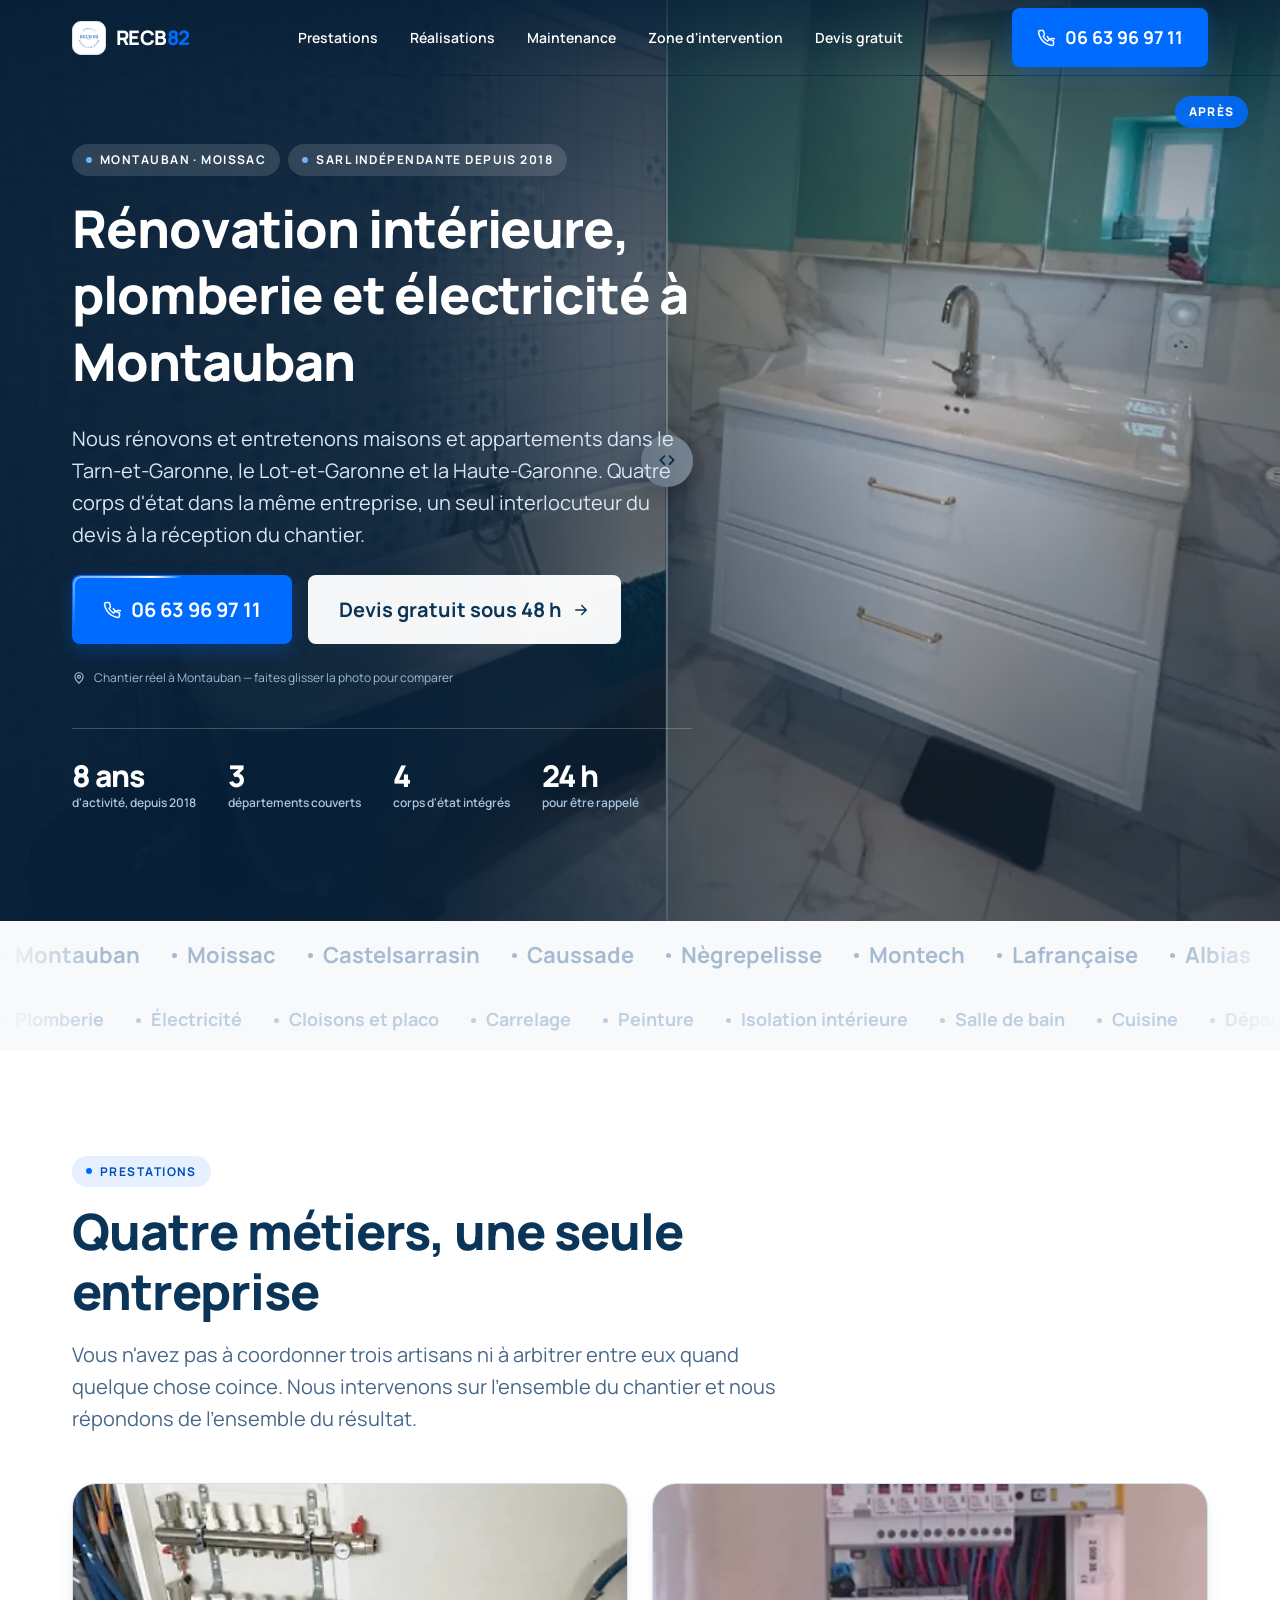
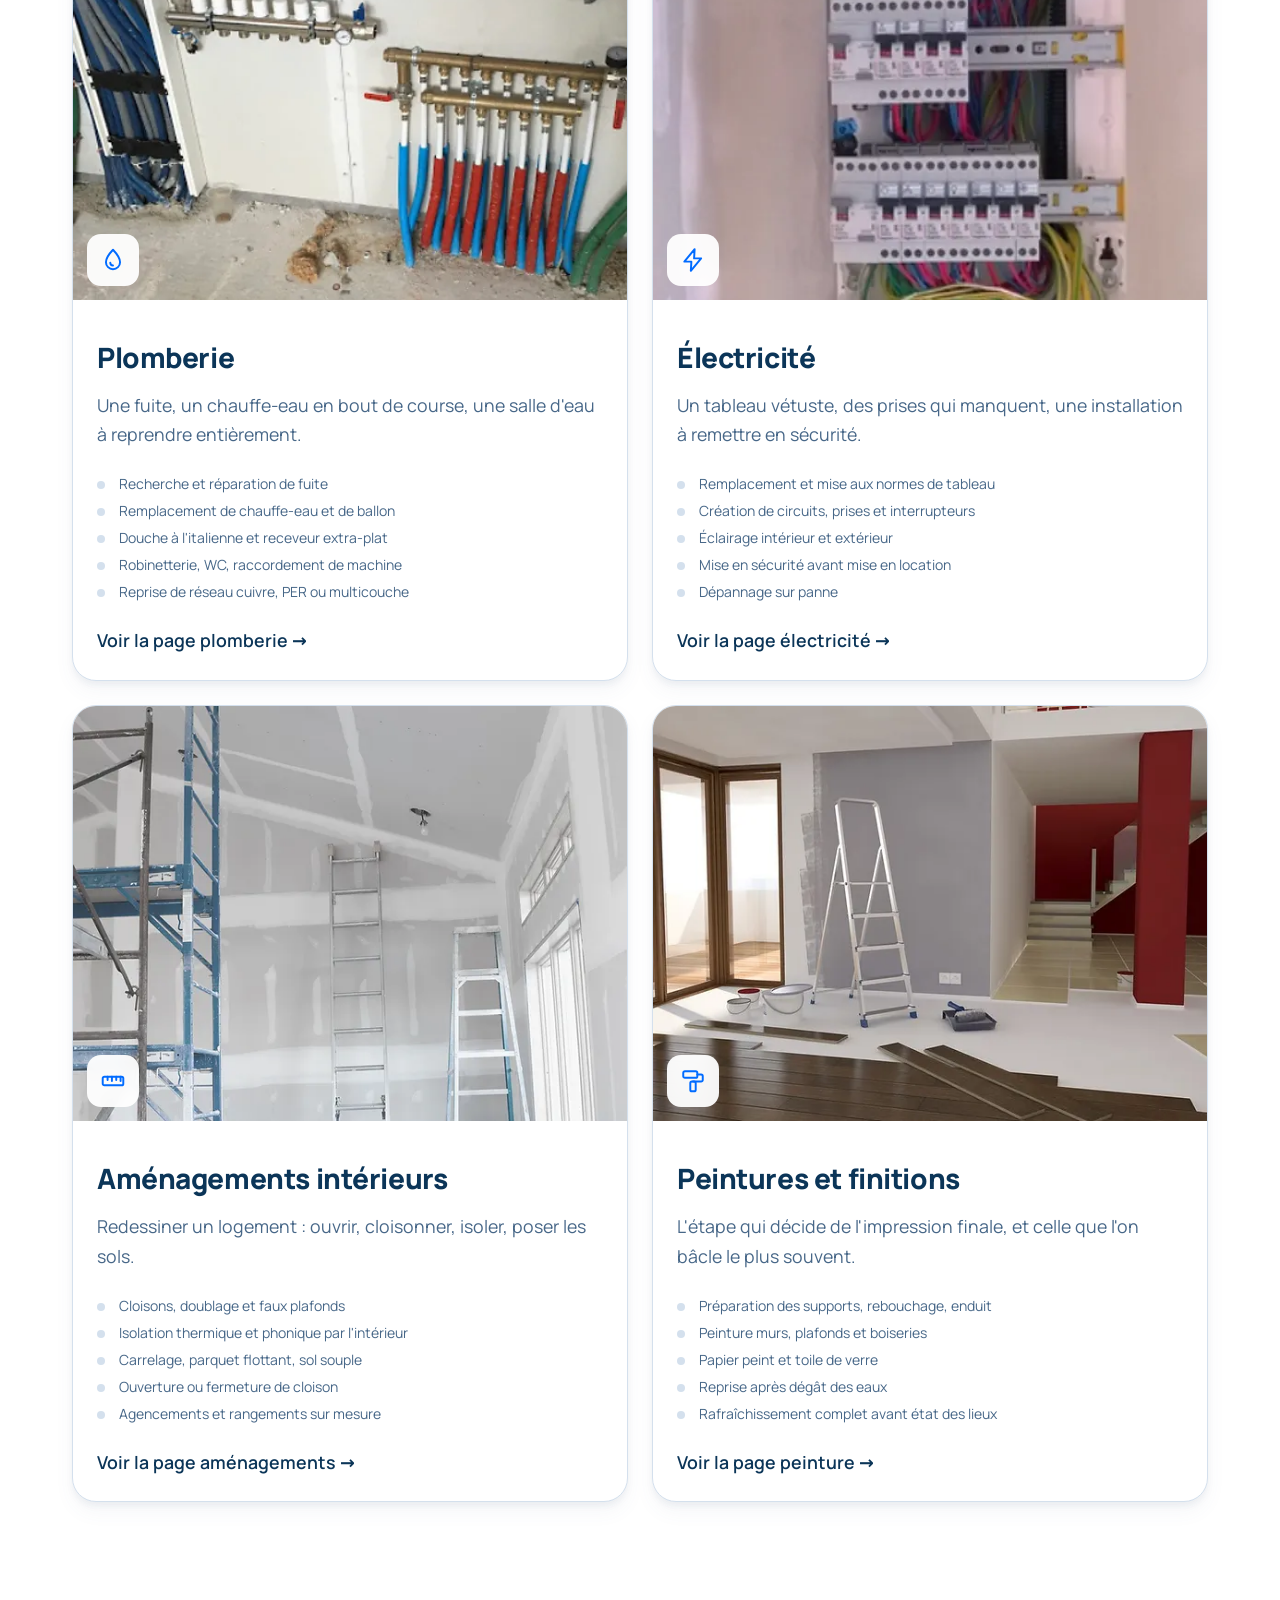
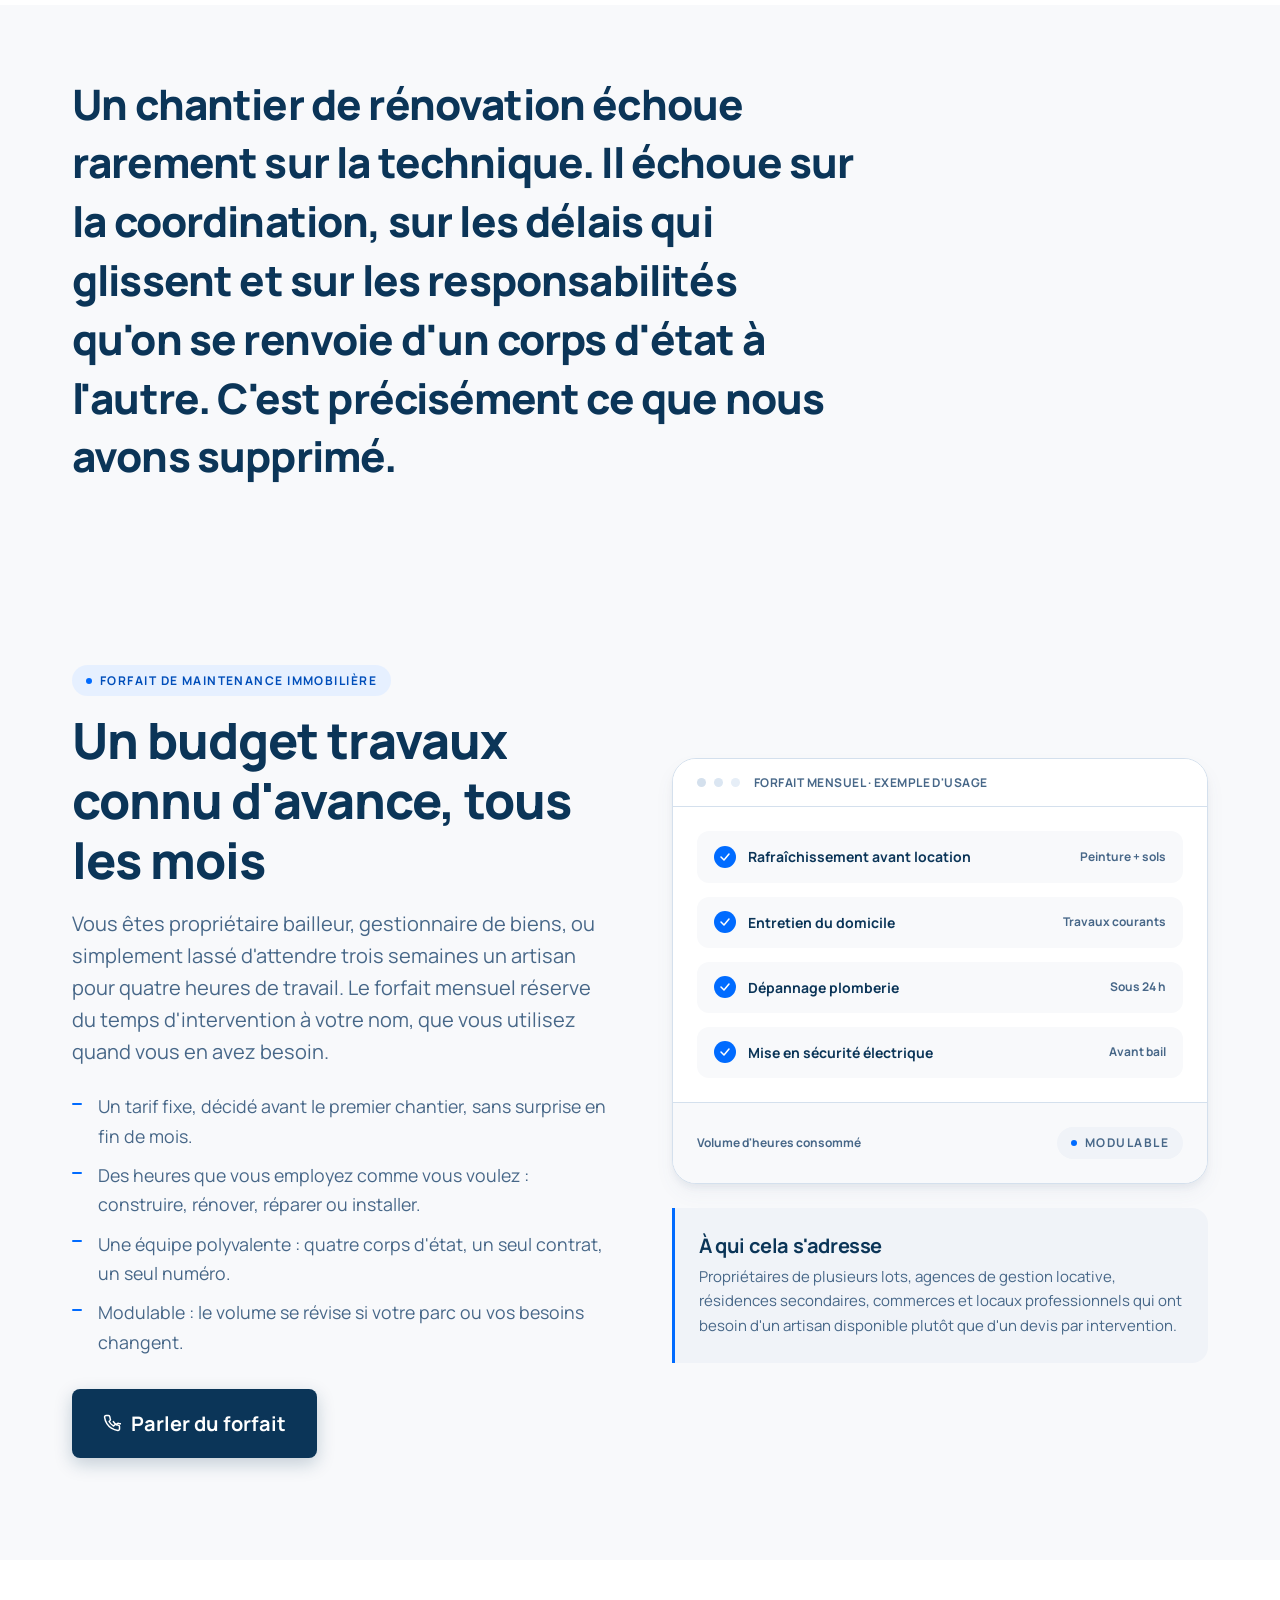
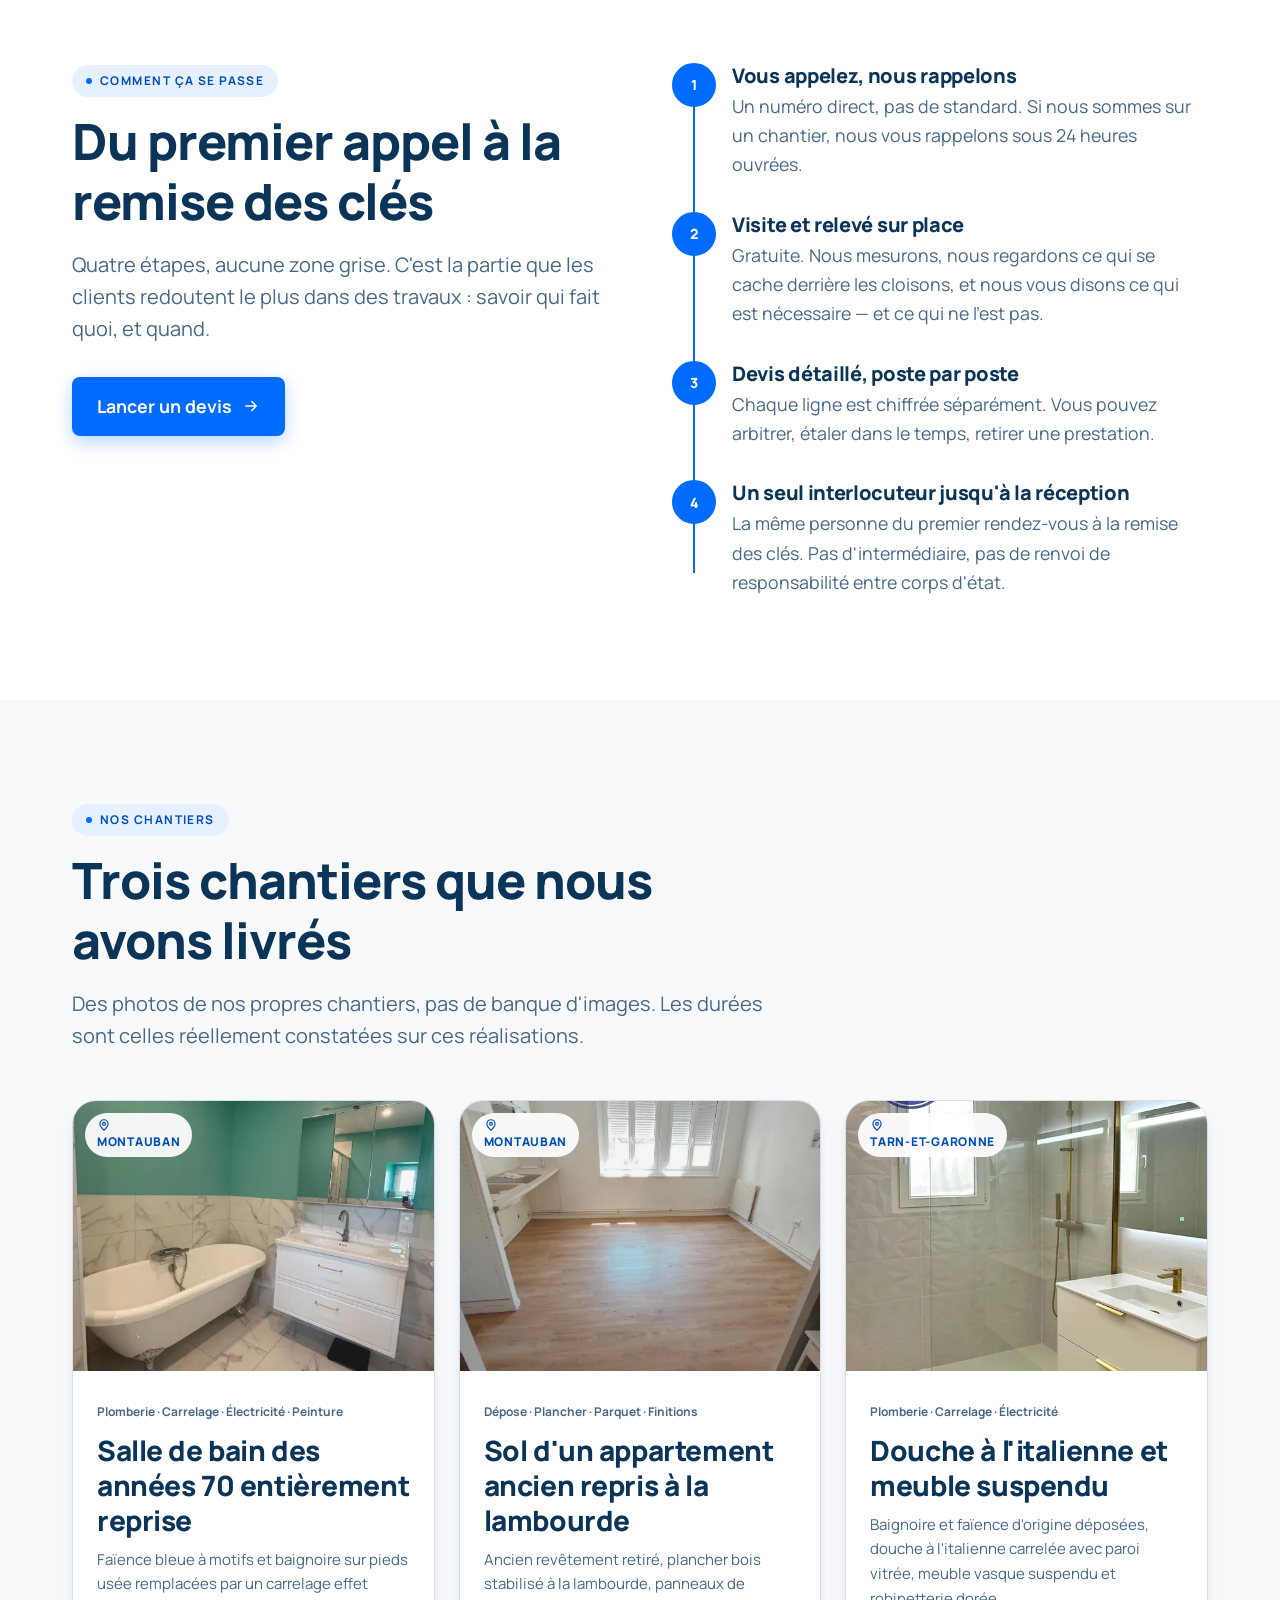
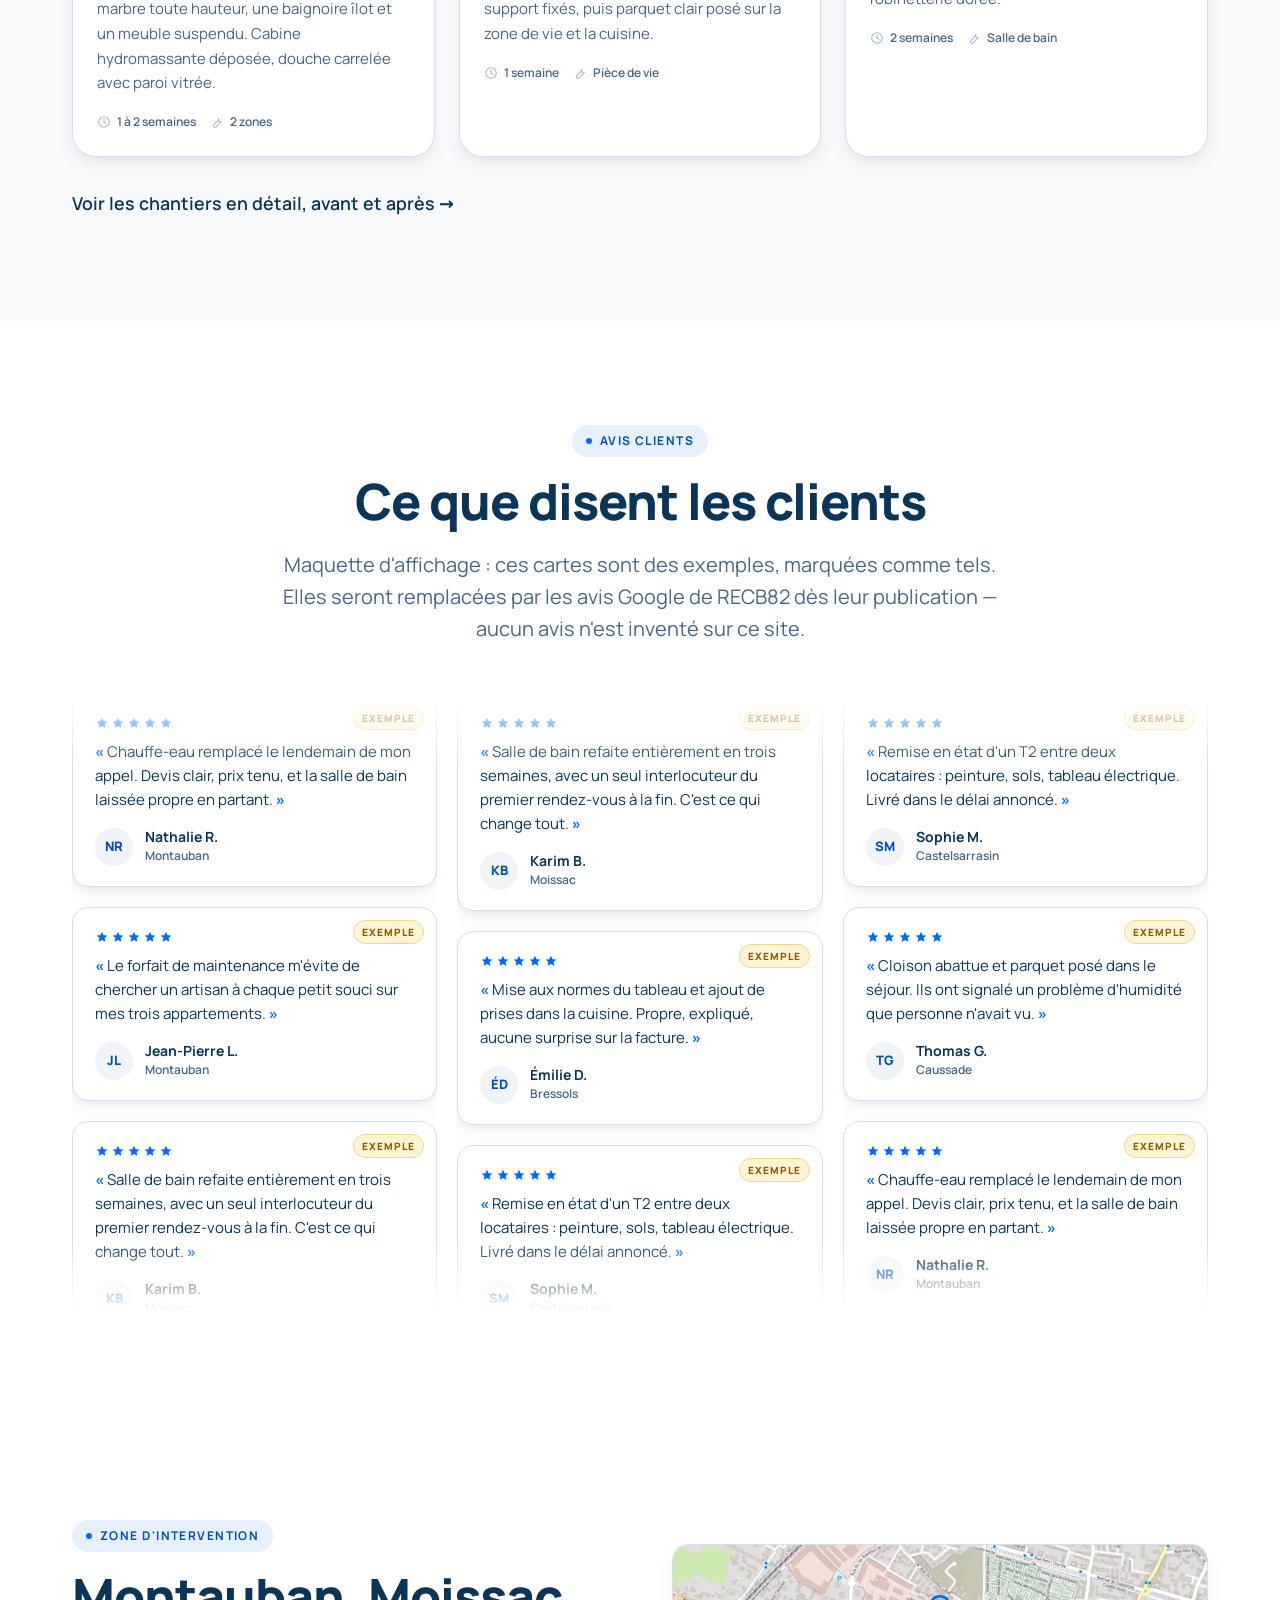
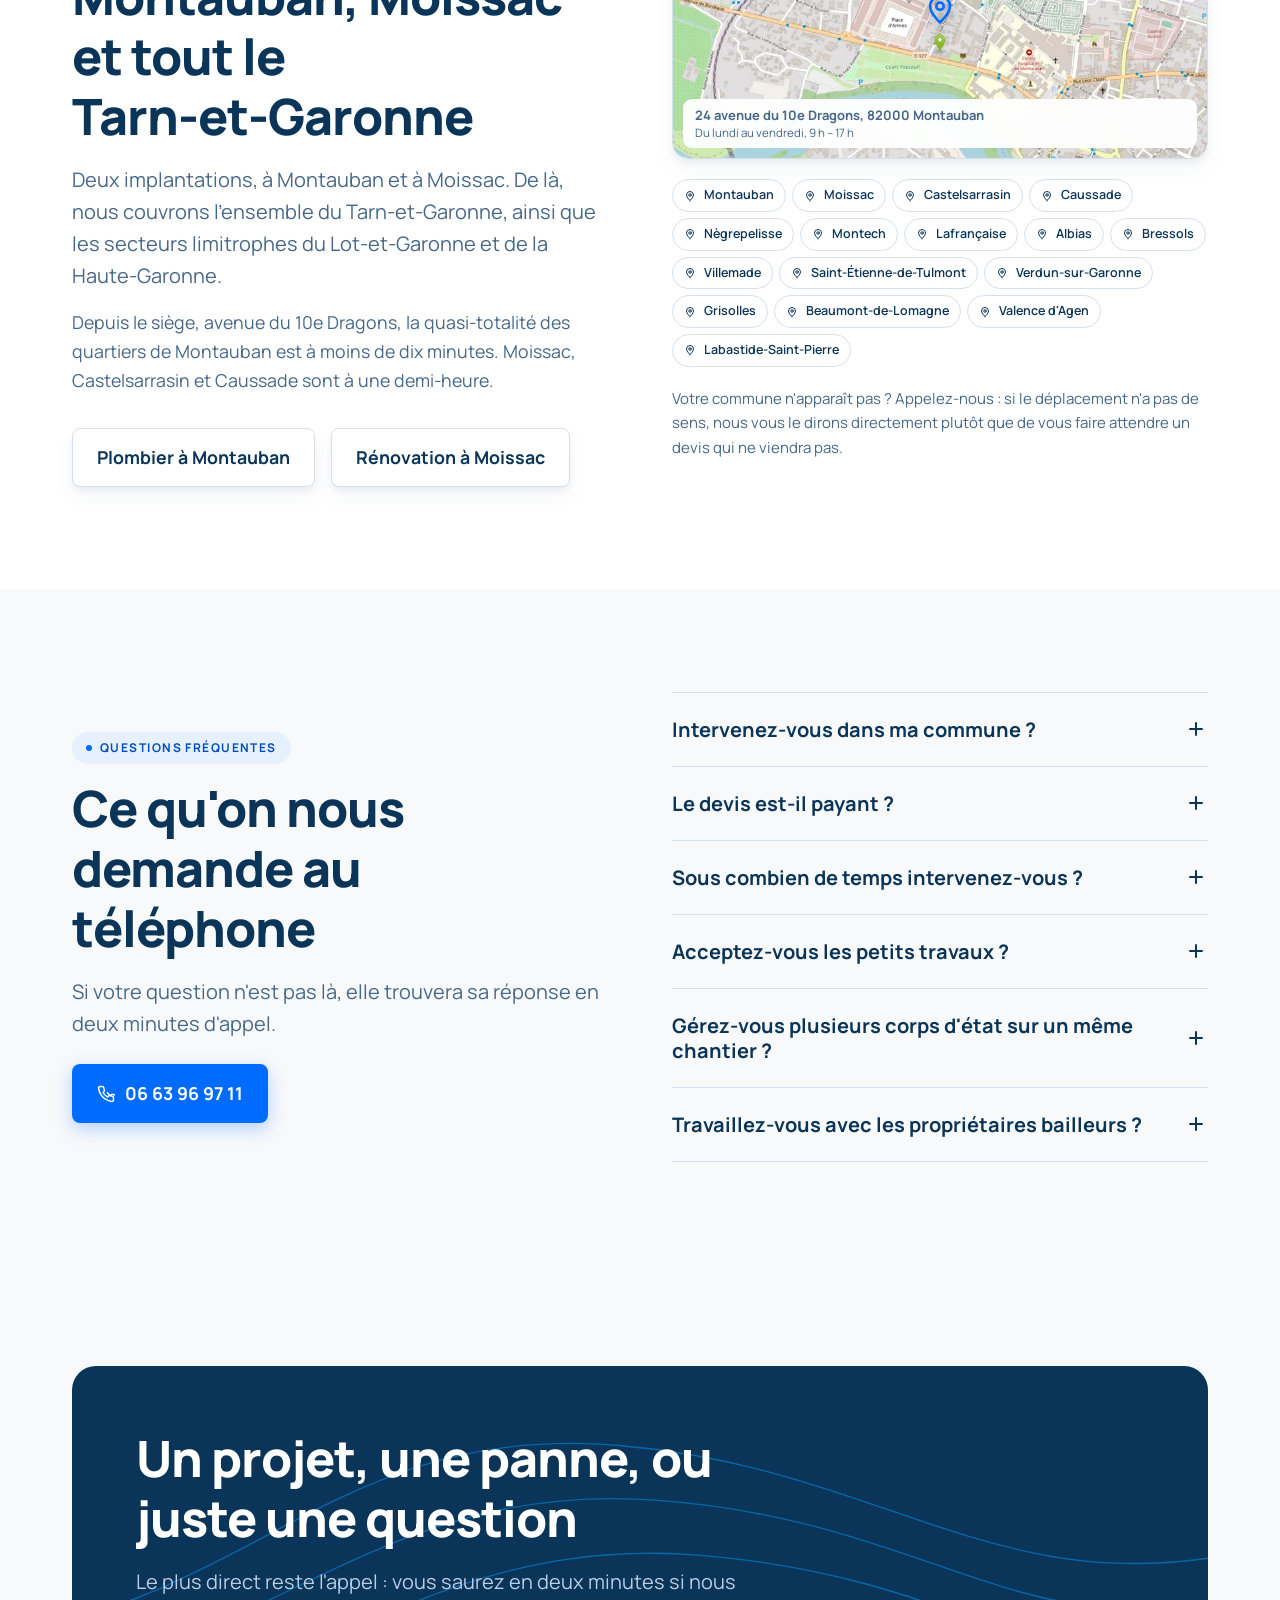
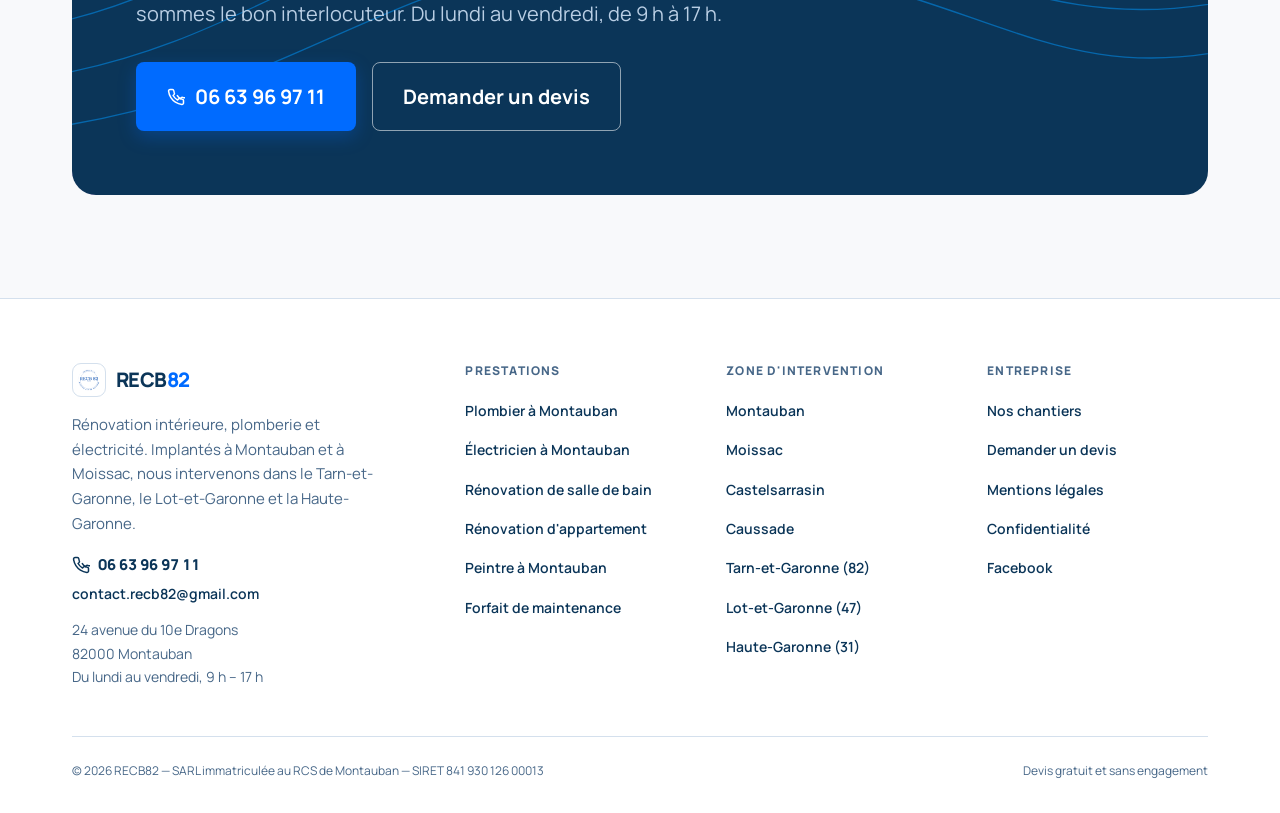
==== commit 02cc2c09: "Photos réelles, hero photographique, deux pages service, correctifs mobile Logo et photos de chantie" ====
--- a/index.html
+++ b/index.html
@@ -52,15 +52,13 @@
 .hero .lead{margin-bottom:var(--s-4);max-width:54ch}
 .hero__badges{display:flex;flex-wrap:wrap;gap:8px;margin-bottom:var(--s-3)}
 .eyebrow{display:inline-flex;align-items:center;gap:8px;font-size:var(--t-caption);font-weight:700;letter-spacing:.12em;text-transform:uppercase;color:var(--cobalt);background:#e6f0ff;padding:6px 14px;border-radius:var(--r-pill)}
-.blob{position:absolute;border-radius:50%;filter:blur(60px);opacity:.14;pointer-events:none;z-index:-1}.hero__paths{position:absolute;inset:0;z-index:-1;width:100%;height:100%;pointer-events:none;color:var(--ink)}.hero__paths path{fill:none;stroke:currentColor;stroke-linecap:round;vector-effect:non-scaling-stroke}.hero__paths:not(.hero__paths--lit){-webkit-mask-image:linear-gradient(90deg,rgba(0,0,0,.28),rgba(0,0,0,.5) 42%,#000 64%);mask-image:linear-gradient(90deg,rgba(0,0,0,.28),rgba(0,0,0,.5) 42%,#000 64%)}.js .hero__paths path{stroke-dasharray:1 1;stroke-dashoffset:1}.hero__paths--lit{color:var(--blue);-webkit-mask-image:radial-gradient(440px circle at 68% 55%,#000,transparent 72%);mask-image:radial-gradient(440px circle at 68% 55%,#000,transparent 72%)}.hero__spot{position:absolute;inset:0;z-index:-1;pointer-events:none}@media(hover:none),(max-width:859px){.hero__paths--lit,.hero__spot{display:none}.hero__paths path:nth-child(2n){display:none}.hero__paths:not(.hero__paths--lit){-webkit-mask-image:linear-gradient(180deg,rgba(0,0,0,.55),rgba(0,0,0,.22) 45%,rgba(0,0,0,.4) 100%);mask-image:linear-gradient(180deg,rgba(0,0,0,.55),rgba(0,0,0,.22) 45%,rgba(0,0,0,.4) 100%)}}
-.blob--magenta{background:var(--magenta)}.blob--cyan{background:var(--cyan)}
-.js [data-reveal]{opacity:0;transform:translate3d(0,28px,0);filter:blur(6px);transition:opacity .8s var(--ease-out),transform .8s var(--ease-out),filter .8s var(--ease-out);transition-delay:var(--d,0ms)}
+.blob{position:absolute;border-radius:50%;filter:blur(60px);opacity:.14;pointer-events:none;z-index:-1}.logo__mark{background:#fff;border:1px solid var(--hairline);padding:3px;overflow:hidden}.logo__mark img{width:100%;height:100%;object-fit:contain}.hero--photo{position:relative;display:grid;grid-template-rows:auto 1fr;padding-top:var(--header-h);padding-bottom:clamp(28px,5vw,64px);background:#061f37;overflow:hidden;isolation:isolate;color:#fff}.hero__ba{position:relative;aspect-ratio:4/3;--pos:0%}.hero__ba img{position:absolute;inset:0;width:100%;height:100%;object-fit:cover;object-position:50% 62%}.hero__after{position:absolute;inset:0;clip-path:inset(0 0 0 var(--pos))}.hero__scrim{display:none;position:absolute;inset:0;z-index:-1;pointer-events:none}.hero__content{position:relative;z-index:1;width:100%}.hero--photo h1{color:#fff;font-size:clamp(30px,1.4rem + 2.9vw,52px);margin-bottom:var(--s-3)}.hero__content{padding-block:clamp(26px,6vw,44px)}.hero--photo .lead{color:#d8e6f5;max-width:52ch;margin-bottom:var(--s-3)}.hero--photo .eyebrow{background:rgba(255,255,255,.14);color:#fff}.header--over:not(.is-stuck){background:linear-gradient(180deg,rgba(6,31,55,.55),transparent);backdrop-filter:none;-webkit-backdrop-filter:none}.header--over:not(.is-stuck) .nav__link,.header--over:not(.is-stuck) .logo{color:#fff}.header--over:not(.is-stuck) .burger{background:rgba(255,255,255,.14);border-color:rgba(255,255,255,.3)}.header--over:not(.is-stuck) .burger__box span{background:#fff}.js [data-reveal]{opacity:0;transform:translate3d(0,28px,0);filter:blur(6px);transition:opacity .8s var(--ease-out),transform .8s var(--ease-out),filter .8s var(--ease-out);transition-delay:var(--d,0ms)}
 .js [data-reveal="left"]{transform:translate3d(-36px,0,0)}
 .js [data-reveal="right"]{transform:translate3d(36px,0,0)}
 .js [data-reveal="scale"]{transform:scale(.94)}
 .js [data-reveal].is-in{opacity:1;transform:none;filter:none}
 .js .callbar{transform:translateY(110%)}
-@media(min-width:860px){.blob{opacity:.3}.hero__grid{grid-template-columns:1.05fr .95fr}}
+@media(min-width:860px){.blob{opacity:.3}.hero__grid{grid-template-columns:1.05fr .95fr}.hero--photo{display:flex;align-items:center;min-height:min(90svh,800px);padding-top:calc(var(--header-h) + 24px)}.hero__ba{position:absolute;inset:0;z-index:-2;aspect-ratio:auto}.hero__content>div{max-width:620px}.hero__scrim{display:block;background:linear-gradient(95deg,rgba(6,31,55,.96) 0%,rgba(6,31,55,.9) 32%,rgba(6,31,55,.52) 52%,rgba(6,31,55,.1) 72%,rgba(6,31,55,.32) 100%),linear-gradient(180deg,rgba(6,31,55,.5) 0%,transparent 32%,rgba(6,31,55,.45) 100%)}}
 @media(min-width:1000px){:root{--header-h:76px}body{padding-bottom:0}.nav{display:block}.header__cta{display:flex}.burger{display:none}}
 @media(prefers-reduced-motion:reduce){.js [data-reveal]{opacity:1!important;transform:none!important;filter:none!important}.js .callbar{transform:none}}</style>
   <link rel="preload" href="/assets/css/styles.css" as="style" onload="this.rel='stylesheet';this.onload=null">
@@ -118,10 +116,10 @@
 <body>
 <a class="skip-link" href="#main">Aller au contenu</a>
 <div class="progress" aria-hidden="true"></div>
-<header class="header">
+<header class="header header--over">
   <div class="wrap header__inner">
     <a class="logo" href="/" aria-label="RECB82, accueil">
-      <span class="logo__mark" aria-hidden="true">R</span>
+      <span class="logo__mark"><img src="/assets/img/logo-recb82-192.png" alt="" width="192" height="192" decoding="async"></span>
       <span>RECB<span class="logo__82">82</span></span>
     </a>
     <nav class="nav" aria-label="Navigation principale">
@@ -162,17 +160,31 @@
   <a class="btn btn--ghost" href="/devis">Devis gratuit</a>
 </div>
 <main id="main">
-  <section class="hero">
-    <svg class="hero__paths" viewBox="-196 27 696 632" preserveAspectRatio="xMidYMid slice" fill="none" aria-hidden="true" focusable="false"><path d="M-380 -189C-380 -189 -312 216 152 343C616 470 684 875 684 875" stroke-width="0.60" stroke-opacity="0.08" pathLength="1" vector-effect="non-scaling-stroke" style="--t:21.4s;--dl:0.00s"/><path d="M-375 -195C-375 -195 -307 210 147 337C611 464 679 869 679 869" stroke-width="0.62" stroke-opacity="0.09" pathLength="1" vector-effect="non-scaling-stroke" style="--t:24.9s;--dl:0.04s"/><path d="M-370 -201C-370 -201 -302 204 142 331C606 458 674 863 674 863" stroke-width="0.65" stroke-opacity="0.11" pathLength="1" vector-effect="non-scaling-stroke" style="--t:25.1s;--dl:0.07s"/><path d="M-365 -207C-365 -207 -297 198 137 325C601 452 669 857 669 857" stroke-width="0.68" stroke-opacity="0.12" pathLength="1" vector-effect="non-scaling-stroke" style="--t:29.7s;--dl:0.11s"/><path d="M-360 -213C-360 -213 -292 192 132 319C596 446 664 851 664 851" stroke-width="0.70" stroke-opacity="0.14" pathLength="1" vector-effect="non-scaling-stroke" style="--t:28.1s;--dl:0.14s"/><path d="M-355 -219C-355 -219 -287 186 127 313C591 440 659 845 659 845" stroke-width="0.72" stroke-opacity="0.15" pathLength="1" vector-effect="non-scaling-stroke" style="--t:27.9s;--dl:0.18s"/><path d="M-350 -225C-350 -225 -282 180 122 307C586 434 654 839 654 839" stroke-width="0.75" stroke-opacity="0.16" pathLength="1" vector-effect="non-scaling-stroke" style="--t:26.8s;--dl:0.21s"/><path d="M-345 -231C-345 -231 -277 174 117 301C581 428 649 833 649 833" stroke-width="0.78" stroke-opacity="0.18" pathLength="1" vector-effect="non-scaling-stroke" style="--t:21.6s;--dl:0.25s"/><path d="M-340 -237C-340 -237 -272 168 112 295C576 422 644 827 644 827" stroke-width="0.80" stroke-opacity="0.19" pathLength="1" vector-effect="non-scaling-stroke" style="--t:29.1s;--dl:0.28s"/><path d="M-335 -243C-335 -243 -267 162 107 289C571 416 639 821 639 821" stroke-width="0.82" stroke-opacity="0.21" pathLength="1" vector-effect="non-scaling-stroke" style="--t:24.3s;--dl:0.32s"/><path d="M-330 -249C-330 -249 -262 156 102 283C566 410 634 815 634 815" stroke-width="0.85" stroke-opacity="0.22" pathLength="1" vector-effect="non-scaling-stroke" style="--t:25.8s;--dl:0.35s"/><path d="M-325 -255C-325 -255 -257 150 97 277C561 404 629 809 629 809" stroke-width="0.88" stroke-opacity="0.23" pathLength="1" vector-effect="non-scaling-stroke" style="--t:21.0s;--dl:0.39s"/><path d="M-320 -261C-320 -261 -252 144 92 271C556 398 624 803 624 803" stroke-width="0.90" stroke-opacity="0.25" pathLength="1" vector-effect="non-scaling-stroke" style="--t:23.1s;--dl:0.42s"/><path d="M-315 -267C-315 -267 -247 138 87 265C551 392 619 797 619 797" stroke-width="0.93" stroke-opacity="0.26" pathLength="1" vector-effect="non-scaling-stroke" style="--t:28.4s;--dl:0.46s"/><path d="M-310 -273C-310 -273 -242 132 82 259C546 386 614 791 614 791" stroke-width="0.95" stroke-opacity="0.28" pathLength="1" vector-effect="non-scaling-stroke" style="--t:21.2s;--dl:0.49s"/><path d="M-305 -279C-305 -279 -237 126 77 253C541 380 609 785 609 785" stroke-width="0.97" stroke-opacity="0.29" pathLength="1" vector-effect="non-scaling-stroke" style="--t:20.9s;--dl:0.53s"/><path d="M-300 -285C-300 -285 -232 120 72 247C536 374 604 779 604 779" stroke-width="1.00" stroke-opacity="0.30" pathLength="1" vector-effect="non-scaling-stroke" style="--t:23.3s;--dl:0.56s"/><path d="M-295 -291C-295 -291 -227 114 67 241C531 368 599 773 599 773" stroke-width="1.02" stroke-opacity="0.32" pathLength="1" vector-effect="non-scaling-stroke" style="--t:23.5s;--dl:0.60s"/><path d="M-290 -297C-290 -297 -222 108 62 235C526 362 594 767 594 767" stroke-width="1.05" stroke-opacity="0.33" pathLength="1" vector-effect="non-scaling-stroke" style="--t:24.9s;--dl:0.63s"/><path d="M-285 -303C-285 -303 -217 102 57 229C521 356 589 761 589 761" stroke-width="1.07" stroke-opacity="0.35" pathLength="1" vector-effect="non-scaling-stroke" style="--t:24.8s;--dl:0.67s"/><path d="M-280 -309C-280 -309 -212 96 52 223C516 350 584 755 584 755" stroke-width="1.10" stroke-opacity="0.36" pathLength="1" vector-effect="non-scaling-stroke" style="--t:21.8s;--dl:0.70s"/><path d="M-275 -315C-275 -315 -207 90 47 217C511 344 579 749 579 749" stroke-width="1.12" stroke-opacity="0.37" pathLength="1" vector-effect="non-scaling-stroke" style="--t:20.0s;--dl:0.74s"/><path d="M-270 -321C-270 -321 -202 84 42 211C506 338 574 743 574 743" stroke-width="1.15" stroke-opacity="0.39" pathLength="1" vector-effect="non-scaling-stroke" style="--t:23.6s;--dl:0.77s"/><path d="M-265 -327C-265 -327 -197 78 37 205C501 332 569 737 569 737" stroke-width="1.18" stroke-opacity="0.40" pathLength="1" vector-effect="non-scaling-stroke" style="--t:23.0s;--dl:0.81s"/><path d="M-260 -333C-260 -333 -192 72 32 199C496 326 564 731 564 731" stroke-width="1.20" stroke-opacity="0.42" pathLength="1" vector-effect="non-scaling-stroke" style="--t:25.4s;--dl:0.84s"/><path d="M-255 -339C-255 -339 -187 66 27 193C491 320 559 725 559 725" stroke-width="1.23" stroke-opacity="0.43" pathLength="1" vector-effect="non-scaling-stroke" style="--t:25.6s;--dl:0.88s"/><path d="M-250 -345C-250 -345 -182 60 22 187C486 314 554 719 554 719" stroke-width="1.25" stroke-opacity="0.44" pathLength="1" vector-effect="non-scaling-stroke" style="--t:27.2s;--dl:0.91s"/><path d="M-245 -351C-245 -351 -177 54 17 181C481 308 549 713 549 713" stroke-width="1.27" stroke-opacity="0.46" pathLength="1" vector-effect="non-scaling-stroke" style="--t:24.4s;--dl:0.95s"/><path d="M-240 -357C-240 -357 -172 48 12 175C476 302 544 707 544 707" stroke-width="1.30" stroke-opacity="0.47" pathLength="1" vector-effect="non-scaling-stroke" style="--t:23.8s;--dl:0.98s"/><path d="M-235 -363C-235 -363 -167 42 7 169C471 296 539 701 539 701" stroke-width="1.33" stroke-opacity="0.49" pathLength="1" vector-effect="non-scaling-stroke" style="--t:26.5s;--dl:1.02s"/><path d="M-230 -369C-230 -369 -162 36 2 163C466 290 534 695 534 695" stroke-width="1.35" stroke-opacity="0.50" pathLength="1" vector-effect="non-scaling-stroke" style="--t:29.1s;--dl:1.05s"/><path d="M-225 -375C-225 -375 -157 30 -3 157C461 284 529 689 529 689" stroke-width="1.38" stroke-opacity="0.51" pathLength="1" vector-effect="non-scaling-stroke" style="--t:26.6s;--dl:1.09s"/><path d="M-220 -381C-220 -381 -152 24 -8 151C456 278 524 683 524 683" stroke-width="1.40" stroke-opacity="0.53" pathLength="1" vector-effect="non-scaling-stroke" style="--t:20.3s;--dl:1.12s"/><path d="M-215 -387C-215 -387 -147 18 -13 145C451 272 519 677 519 677" stroke-width="1.43" stroke-opacity="0.54" pathLength="1" vector-effect="non-scaling-stroke" style="--t:23.0s;--dl:1.16s"/><path d="M-210 -393C-210 -393 -142 12 -18 139C446 266 514 671 514 671" stroke-width="1.45" stroke-opacity="0.55" pathLength="1" vector-effect="non-scaling-stroke" style="--t:29.6s;--dl:1.19s"/><path d="M-205 -399C-205 -399 -137 6 -23 133C441 260 509 665 509 665" stroke-width="1.48" stroke-opacity="0.55" pathLength="1" vector-effect="non-scaling-stroke" style="--t:29.6s;--dl:1.23s"/><path d="M-380 -189C-380 -189 -312 216 152 343C616 470 684 875 684 875" stroke-width="0.60" stroke-opacity="0.08" pathLength="1" vector-effect="non-scaling-stroke" style="--t:23.0s;--dl:1.26s"/><path d="M-385 -195C-385 -195 -317 210 157 337C621 464 689 869 689 869" stroke-width="0.62" stroke-opacity="0.09" pathLength="1" vector-effect="non-scaling-stroke" style="--t:22.1s;--dl:1.30s"/><path d="M-390 -201C-390 -201 -322 204 162 331C626 458 694 863 694 863" stroke-width="0.65" stroke-opacity="0.11" pathLength="1" vector-effect="non-scaling-stroke" style="--t:20.1s;--dl:1.33s"/><path d="M-395 -207C-395 -207 -327 198 167 325C631 452 699 857 699 857" stroke-width="0.68" stroke-opacity="0.12" pathLength="1" vector-effect="non-scaling-stroke" style="--t:21.2s;--dl:1.37s"/><path d="M-400 -213C-400 -213 -332 192 172 319C636 446 704 851 704 851" stroke-width="0.70" stroke-opacity="0.14" pathLength="1" vector-effect="non-scaling-stroke" style="--t:20.7s;--dl:1.40s"/><path d="M-405 -219C-405 -219 -337 186 177 313C641 440 709 845 709 845" stroke-width="0.72" stroke-opacity="0.15" pathLength="1" vector-effect="non-scaling-stroke" style="--t:29.8s;--dl:1.44s"/><path d="M-410 -225C-410 -225 -342 180 182 307C646 434 714 839 714 839" stroke-width="0.75" stroke-opacity="0.16" pathLength="1" vector-effect="non-scaling-stroke" style="--t:29.5s;--dl:1.47s"/><path d="M-415 -231C-415 -231 -347 174 187 301C651 428 719 833 719 833" stroke-width="0.78" stroke-opacity="0.18" pathLength="1" vector-effect="non-scaling-stroke" style="--t:23.4s;--dl:1.51s"/><path d="M-420 -237C-420 -237 -352 168 192 295C656 422 724 827 724 827" stroke-width="0.80" stroke-opacity="0.19" pathLength="1" vector-effect="non-scaling-stroke" style="--t:20.3s;--dl:1.54s"/><path d="M-425 -243C-425 -243 -357 162 197 289C661 416 729 821 729 821" stroke-width="0.82" stroke-opacity="0.21" pathLength="1" vector-effect="non-scaling-stroke" style="--t:29.2s;--dl:1.58s"/><path d="M-430 -249C-430 -249 -362 156 202 283C666 410 734 815 734 815" stroke-width="0.85" stroke-opacity="0.22" pathLength="1" vector-effect="non-scaling-stroke" style="--t:26.2s;--dl:1.61s"/><path d="M-435 -255C-435 -255 -367 150 207 277C671 404 739 809 739 809" stroke-width="0.88" stroke-opacity="0.23" pathLength="1" vector-effect="non-scaling-stroke" style="--t:29.0s;--dl:1.65s"/><path d="M-440 -261C-440 -261 -372 144 212 271C676 398 744 803 744 803" stroke-width="0.90" stroke-opacity="0.25" pathLength="1" vector-effect="non-scaling-stroke" style="--t:23.0s;--dl:1.68s"/><path d="M-445 -267C-445 -267 -377 138 217 265C681 392 749 797 749 797" stroke-width="0.93" stroke-opacity="0.26" pathLength="1" vector-effect="non-scaling-stroke" style="--t:28.6s;--dl:1.72s"/><path d="M-450 -273C-450 -273 -382 132 222 259C686 386 754 791 754 791" stroke-width="0.95" stroke-opacity="0.28" pathLength="1" vector-effect="non-scaling-stroke" style="--t:28.0s;--dl:1.75s"/><path d="M-455 -279C-455 -279 -387 126 227 253C691 380 759 785 759 785" stroke-width="0.97" stroke-opacity="0.29" pathLength="1" vector-effect="non-scaling-stroke" style="--t:26.7s;--dl:1.79s"/><path d="M-460 -285C-460 -285 -392 120 232 247C696 374 764 779 764 779" stroke-width="1.00" stroke-opacity="0.30" pathLength="1" vector-effect="non-scaling-stroke" style="--t:26.7s;--dl:1.82s"/><path d="M-465 -291C-465 -291 -397 114 237 241C701 368 769 773 769 773" stroke-width="1.02" stroke-opacity="0.32" pathLength="1" vector-effect="non-scaling-stroke" style="--t:27.0s;--dl:1.86s"/><path d="M-470 -297C-470 -297 -402 108 242 235C706 362 774 767 774 767" stroke-width="1.05" stroke-opacity="0.33" pathLength="1" vector-effect="non-scaling-stroke" style="--t:24.6s;--dl:1.89s"/><path d="M-475 -303C-475 -303 -407 102 247 229C711 356 779 761 779 761" stroke-width="1.07" stroke-opacity="0.35" pathLength="1" vector-effect="non-scaling-stroke" style="--t:29.5s;--dl:1.93s"/><path d="M-480 -309C-480 -309 -412 96 252 223C716 350 784 755 784 755" stroke-width="1.10" stroke-opacity="0.36" pathLength="1" vector-effect="non-scaling-stroke" style="--t:21.0s;--dl:1.96s"/><path d="M-485 -315C-485 -315 -417 90 257 217C721 344 789 749 789 749" stroke-width="1.12" stroke-opacity="0.37" pathLength="1" vector-effect="non-scaling-stroke" style="--t:24.1s;--dl:2.00s"/><path d="M-490 -321C-490 -321 -422 84 262 211C726 338 794 743 794 743" stroke-width="1.15" stroke-opacity="0.39" pathLength="1" vector-effect="non-scaling-stroke" style="--t:23.7s;--dl:2.03s"/><path d="M-495 -327C-495 -327 -427 78 267 205C731 332 799 737 799 737" stroke-width="1.18" stroke-opacity="0.40" pathLength="1" vector-effect="non-scaling-stroke" style="--t:24.8s;--dl:2.07s"/><path d="M-500 -333C-500 -333 -432 72 272 199C736 326 804 731 804 731" stroke-width="1.20" stroke-opacity="0.42" pathLength="1" vector-effect="non-scaling-stroke" style="--t:28.4s;--dl:2.10s"/><path d="M-505 -339C-505 -339 -437 66 277 193C741 320 809 725 809 725" stroke-width="1.23" stroke-opacity="0.43" pathLength="1" vector-effect="non-scaling-stroke" style="--t:20.8s;--dl:2.14s"/><path d="M-510 -345C-510 -345 -442 60 282 187C746 314 814 719 814 719" stroke-width="1.25" stroke-opacity="0.44" pathLength="1" vector-effect="non-scaling-stroke" style="--t:24.1s;--dl:2.17s"/><path d="M-515 -351C-515 -351 -447 54 287 181C751 308 819 713 819 713" stroke-width="1.27" stroke-opacity="0.46" pathLength="1" vector-effect="non-scaling-stroke" style="--t:24.5s;--dl:2.21s"/><path d="M-520 -357C-520 -357 -452 48 292 175C756 302 824 707 824 707" stroke-width="1.30" stroke-opacity="0.47" pathLength="1" vector-effect="non-scaling-stroke" style="--t:23.8s;--dl:2.24s"/><path d="M-525 -363C-525 -363 -457 42 297 169C761 296 829 701 829 701" stroke-width="1.33" stroke-opacity="0.49" pathLength="1" vector-effect="non-scaling-stroke" style="--t:26.1s;--dl:2.28s"/><path d="M-530 -369C-530 -369 -462 36 302 163C766 290 834 695 834 695" stroke-width="1.35" stroke-opacity="0.50" pathLength="1" vector-effect="non-scaling-stroke" style="--t:27.0s;--dl:2.31s"/><path d="M-535 -375C-535 -375 -467 30 307 157C771 284 839 689 839 689" stroke-width="1.38" stroke-opacity="0.51" pathLength="1" vector-effect="non-scaling-stroke" style="--t:26.3s;--dl:2.35s"/><path d="M-540 -381C-540 -381 -472 24 312 151C776 278 844 683 844 683" stroke-width="1.40" stroke-opacity="0.53" pathLength="1" vector-effect="non-scaling-stroke" style="--t:25.1s;--dl:2.38s"/><path d="M-545 -387C-545 -387 -477 18 317 145C781 272 849 677 849 677" stroke-width="1.43" stroke-opacity="0.54" pathLength="1" vector-effect="non-scaling-stroke" style="--t:23.7s;--dl:2.42s"/><path d="M-550 -393C-550 -393 -482 12 322 139C786 266 854 671 854 671" stroke-width="1.45" stroke-opacity="0.55" pathLength="1" vector-effect="non-scaling-stroke" style="--t:29.9s;--dl:2.45s"/><path d="M-555 -399C-555 -399 -487 6 327 133C791 260 859 665 859 665" stroke-width="1.48" stroke-opacity="0.55" pathLength="1" vector-effect="non-scaling-stroke" style="--t:28.1s;--dl:2.49s"/></svg>
-    <svg class="hero__paths hero__paths--lit" viewBox="-196 27 696 632" preserveAspectRatio="xMidYMid slice" fill="none" aria-hidden="true" focusable="false"><path d="M-380 -189C-380 -189 -312 216 152 343C616 470 684 875 684 875" stroke-width="1.20" stroke-opacity="1.00" pathLength="1" vector-effect="non-scaling-stroke" style="--t:10.9s;--dl:0.00s"/><path d="M-365 -207C-365 -207 -297 198 137 325C601 452 669 857 669 857" stroke-width="1.27" stroke-opacity="1.00" pathLength="1" vector-effect="non-scaling-stroke" style="--t:15.8s;--dl:0.11s"/><path d="M-350 -225C-350 -225 -282 180 122 307C586 434 654 839 654 839" stroke-width="1.35" stroke-opacity="1.00" pathLength="1" vector-effect="non-scaling-stroke" style="--t:14.1s;--dl:0.21s"/><path d="M-335 -243C-335 -243 -267 162 107 289C571 416 639 821 639 821" stroke-width="1.42" stroke-opacity="1.00" pathLength="1" vector-effect="non-scaling-stroke" style="--t:12.6s;--dl:0.32s"/><path d="M-320 -261C-320 -261 -252 144 92 271C556 398 624 803 624 803" stroke-width="1.50" stroke-opacity="1.00" pathLength="1" vector-effect="non-scaling-stroke" style="--t:11.8s;--dl:0.42s"/><path d="M-305 -279C-305 -279 -237 126 77 253C541 380 609 785 609 785" stroke-width="1.57" stroke-opacity="1.00" pathLength="1" vector-effect="non-scaling-stroke" style="--t:10.5s;--dl:0.53s"/><path d="M-290 -297C-290 -297 -222 108 62 235C526 362 594 767 594 767" stroke-width="1.65" stroke-opacity="1.00" pathLength="1" vector-effect="non-scaling-stroke" style="--t:12.9s;--dl:0.63s"/><path d="M-275 -315C-275 -315 -207 90 47 217C511 344 579 749 579 749" stroke-width="1.73" stroke-opacity="1.00" pathLength="1" vector-effect="non-scaling-stroke" style="--t:10.0s;--dl:0.74s"/><path d="M-260 -333C-260 -333 -192 72 32 199C496 326 564 731 564 731" stroke-width="1.80" stroke-opacity="1.00" pathLength="1" vector-effect="non-scaling-stroke" style="--t:13.2s;--dl:0.84s"/><path d="M-245 -351C-245 -351 -177 54 17 181C481 308 549 713 549 713" stroke-width="1.88" stroke-opacity="1.00" pathLength="1" vector-effect="non-scaling-stroke" style="--t:12.6s;--dl:0.95s"/><path d="M-230 -369C-230 -369 -162 36 2 163C466 290 534 695 534 695" stroke-width="1.95" stroke-opacity="1.00" pathLength="1" vector-effect="non-scaling-stroke" style="--t:15.4s;--dl:1.05s"/><path d="M-215 -387C-215 -387 -147 18 -13 145C451 272 519 677 519 677" stroke-width="2.02" stroke-opacity="1.00" pathLength="1" vector-effect="non-scaling-stroke" style="--t:11.8s;--dl:1.16s"/><path d="M-380 -189C-380 -189 -312 216 152 343C616 470 684 875 684 875" stroke-width="1.20" stroke-opacity="1.00" pathLength="1" vector-effect="non-scaling-stroke" style="--t:11.8s;--dl:1.26s"/><path d="M-395 -207C-395 -207 -327 198 167 325C631 452 699 857 699 857" stroke-width="1.27" stroke-opacity="1.00" pathLength="1" vector-effect="non-scaling-stroke" style="--t:10.7s;--dl:1.37s"/><path d="M-410 -225C-410 -225 -342 180 182 307C646 434 714 839 714 839" stroke-width="1.35" stroke-opacity="1.00" pathLength="1" vector-effect="non-scaling-stroke" style="--t:15.7s;--dl:1.47s"/><path d="M-425 -243C-425 -243 -357 162 197 289C661 416 729 821 729 821" stroke-width="1.42" stroke-opacity="1.00" pathLength="1" vector-effect="non-scaling-stroke" style="--t:15.5s;--dl:1.58s"/><path d="M-440 -261C-440 -261 -372 144 212 271C676 398 744 803 744 803" stroke-width="1.50" stroke-opacity="1.00" pathLength="1" vector-effect="non-scaling-stroke" style="--t:11.8s;--dl:1.68s"/><path d="M-455 -279C-455 -279 -387 126 227 253C691 380 759 785 759 785" stroke-width="1.57" stroke-opacity="1.00" pathLength="1" vector-effect="non-scaling-stroke" style="--t:14.0s;--dl:1.79s"/><path d="M-470 -297C-470 -297 -402 108 242 235C706 362 774 767 774 767" stroke-width="1.65" stroke-opacity="1.00" pathLength="1" vector-effect="non-scaling-stroke" style="--t:12.8s;--dl:1.89s"/><path d="M-485 -315C-485 -315 -417 90 257 217C721 344 789 749 789 749" stroke-width="1.73" stroke-opacity="1.00" pathLength="1" vector-effect="non-scaling-stroke" style="--t:12.4s;--dl:2.00s"/><path d="M-500 -333C-500 -333 -432 72 272 199C736 326 804 731 804 731" stroke-width="1.80" stroke-opacity="1.00" pathLength="1" vector-effect="non-scaling-stroke" style="--t:15.0s;--dl:2.10s"/><path d="M-515 -351C-515 -351 -447 54 287 181C751 308 819 713 819 713" stroke-width="1.88" stroke-opacity="1.00" pathLength="1" vector-effect="non-scaling-stroke" style="--t:12.7s;--dl:2.21s"/><path d="M-530 -369C-530 -369 -462 36 302 163C766 290 834 695 834 695" stroke-width="1.95" stroke-opacity="1.00" pathLength="1" vector-effect="non-scaling-stroke" style="--t:14.2s;--dl:2.31s"/><path d="M-545 -387C-545 -387 -477 18 317 145C781 272 849 677 849 677" stroke-width="2.02" stroke-opacity="1.00" pathLength="1" vector-effect="non-scaling-stroke" style="--t:12.2s;--dl:2.42s"/></svg>
-    <div class="hero__spot" aria-hidden="true"></div>
-    <div class="blob blob--cyan blob--float" style="width:420px;height:420px;top:-80px;right:-120px" data-speed="0.06"></div>
-    <div class="blob blob--magenta blob--float" style="width:300px;height:300px;top:320px;left:-140px;animation-delay:-5s" data-speed="0.1"></div>
-    <div class="wrap hero__grid">
+  <section class="hero hero--photo">
+    <div class="hero__ba" id="hero-ba">
+      <img src="/assets/img/sdb-baignoire-avant-1200.webp"
+           srcset="/assets/img/sdb-baignoire-avant-560.webp 560w, /assets/img/sdb-baignoire-avant-800.webp 800w, /assets/img/sdb-baignoire-avant-1200.webp 1200w"
+           sizes="100vw" width="1200" height="1500" fetchpriority="high" decoding="async"
+           alt="Salle de bain des années 70 à Montauban avant travaux : faïence bleue à motifs et baignoire sur pieds usée">
+      <div class="hero__after">
+        <img src="/assets/img/sdb-baignoire-apres-1200.webp"
+           srcset="/assets/img/sdb-baignoire-apres-560.webp 560w, /assets/img/sdb-baignoire-apres-800.webp 800w, /assets/img/sdb-baignoire-apres-1200.webp 1200w"
+           sizes="100vw" width="1200" height="1500" fetchpriority="high" decoding="async"
+             alt="La même salle de bain à Montauban après rénovation par RECB82 : carrelage effet marbre, baignoire îlot et meuble suspendu">
+      </div>
+      <div class="hero__handle"><span class="hero__knob"><svg width="20" height="20" viewBox="0 0 24 24" fill="none" stroke="currentColor" stroke-width="2" stroke-linecap="round" stroke-linejoin="round" aria-hidden="true"><path d="M9 6 4 11l5 5M15 6l5 5-5 5"/></svg></span></div>
+      <label class="visually-hidden" for="hero-range">Position du curseur entre la photo avant et la photo après travaux</label>
+      <input class="ba__range" id="hero-range" type="range" min="2" max="98" value="52">
+    </div>
+    <span class="hero__tag hero__tag--avant">Avant</span>
+    <span class="hero__tag hero__tag--apres">Après</span>
+    <div class="hero__scrim" aria-hidden="true"></div>
+
+    <div class="wrap hero__content">
       <div>
         <div class="hero__badges">
-          <span class="eyebrow">Montauban · Moissac</span>
-          <span class="eyebrow" style="background:var(--pebble);color:var(--slate)">SARL indépendante depuis 2018</span>
+          <span class="eyebrow">Montauban &middot; Moissac</span>
+          <span class="eyebrow">SARL indépendante depuis 2018</span>
         </div>
         <h1 data-split="char">Rénovation intérieure, plomberie et électricité à Montauban</h1>
         <p class="lead" data-reveal style="--d:250ms">Nous rénovons et entretenons maisons et appartements dans le Tarn-et-Garonne, le Lot-et-Garonne et la Haute-Garonne. Quatre corps d'état dans la même entreprise, un seul interlocuteur du devis à la réception du chantier.</p>
@@ -180,48 +192,13 @@
           <a class="btn btn--primary btn--lg btn--live" href="tel:+33663969711" data-magnetic="10"><svg width="18" height="18" viewBox="0 0 24 24" fill="none" stroke="currentColor" stroke-width="2" stroke-linecap="round" stroke-linejoin="round" aria-hidden="true"><path d="M13.8 10.2a10.6 10.6 0 0 0 4 4l1.4-1.4a1.5 1.5 0 0 1 1.6-.3c1 .4 2.2.6 3.2.6v0"/><path d="M22 16.9v3a2 2 0 0 1-2.2 2 19.8 19.8 0 0 1-8.6-3.1 19.5 19.5 0 0 1-6-6A19.8 19.8 0 0 1 2.1 4.2 2 2 0 0 1 4.1 2h3a2 2 0 0 1 2 1.7c.1 1 .4 2 .7 2.9a2 2 0 0 1-.4 2.1L8.1 10a16 16 0 0 0 6 6l1.3-1.3a2 2 0 0 1 2.1-.5c1 .4 1.9.6 2.9.8a2 2 0 0 1 1.7 2Z"/></svg> 06 63 96 97 11</a>
           <a class="btn btn--ghost btn--lg" href="/devis"><span data-swap>Devis gratuit sous 48 h</span> <svg width="18" height="18" viewBox="0 0 24 24" fill="none" stroke="currentColor" stroke-width="2" stroke-linecap="round" stroke-linejoin="round" aria-hidden="true"><path d="M5 12h14M13 6l6 6-6 6"/></svg></a>
         </div>
-        <div class="hero__proof" data-reveal style="--d:450ms">
+        <p class="hero__legende" data-reveal style="--d:450ms"><svg width="14" height="14" viewBox="0 0 24 24" fill="none" stroke="currentColor" stroke-width="2" stroke-linecap="round" stroke-linejoin="round" aria-hidden="true"><path d="M12 21s7-6 7-11a7 7 0 1 0-14 0c0 5 7 11 7 11Z"/><circle cx="12" cy="10" r="2.5"/></svg> Chantier réel à Montauban &mdash; faites glisser la photo pour comparer</p>
+        <div class="hero__proof" data-reveal style="--d:500ms">
           <div class="hero__proof-item"><b data-count="8" data-suffix=" ans">8 ans</b><span>d'activité, depuis 2018</span></div>
           <div class="hero__proof-item"><b data-count="3">3</b><span>départements couverts</span></div>
           <div class="hero__proof-item"><b data-count="4">4</b><span>corps d'état intégrés</span></div>
           <div class="hero__proof-item"><b data-count="24" data-suffix=" h">24 h</b><span>pour être rappelé</span></div>
         </div>
-      </div>
-
-      <div style="position:relative;--d:200ms" data-reveal="scale">
-        <div class="mock" data-tilt="7" aria-hidden="true">
-          <div class="mock__bar">
-            <span class="mock__dot"></span><span class="mock__dot"></span><span class="mock__dot"></span>
-            <span class="mock__title">Devis · Rénovation T3 · Montauban</span>
-          </div>
-          <div class="mock__body">
-          <div class="mock__line">
-            <span class="mock__line-label"><span class="mock__tick" aria-hidden="true"><svg viewBox="0 0 24 24" fill="none" stroke="currentColor" stroke-width="3" stroke-linecap="round" stroke-linejoin="round" aria-hidden="true"><path d="m4 12 6 6L20 6"/></svg></span>Plomberie</span>
-            <span class="mock__meta">Chauffe-eau + robinetterie</span>
-          </div>
-          <div class="mock__line">
-            <span class="mock__line-label"><span class="mock__tick" aria-hidden="true"><svg viewBox="0 0 24 24" fill="none" stroke="currentColor" stroke-width="3" stroke-linecap="round" stroke-linejoin="round" aria-hidden="true"><path d="m4 12 6 6L20 6"/></svg></span>Électricité</span>
-            <span class="mock__meta">Tableau + 6 points</span>
-          </div>
-          <div class="mock__line">
-            <span class="mock__line-label"><span class="mock__tick" aria-hidden="true"><svg viewBox="0 0 24 24" fill="none" stroke="currentColor" stroke-width="3" stroke-linecap="round" stroke-linejoin="round" aria-hidden="true"><path d="m4 12 6 6L20 6"/></svg></span>Aménagement</span>
-            <span class="mock__meta">Cloison + sol</span>
-          </div>
-          <div class="mock__line">
-            <span class="mock__line-label"><span class="mock__tick" aria-hidden="true"><svg viewBox="0 0 24 24" fill="none" stroke="currentColor" stroke-width="3" stroke-linecap="round" stroke-linejoin="round" aria-hidden="true"><path d="m4 12 6 6L20 6"/></svg></span>Peinture</span>
-            <span class="mock__meta">Murs et plafonds</span>
-          </div>
-          </div>
-          <div class="mock__foot">
-            <div style="flex:1">
-              <div class="mock__meta" style="margin-bottom:8px">Un seul interlocuteur · suivi du chantier</div>
-              <div class="mock__progress"><i style="--w:78%"></i></div>
-            </div>
-            <span class="eyebrow" style="flex:none">Devis gratuit</span>
-          </div>
-        </div>
-        <span class="float-chip" style="bottom:-18px;left:-10px"><svg width="14" height="14" viewBox="0 0 24 24" fill="none" stroke="currentColor" stroke-width="2" stroke-linecap="round" stroke-linejoin="round" aria-hidden="true"><circle cx="12" cy="12" r="9"/><path d="M12 7v5l3.5 2"/></svg> Rappel sous 24 h</span>
-        <span class="float-chip" style="top:-20px;right:-8px;animation-delay:-2.5s"><svg width="14" height="14" viewBox="0 0 24 24" fill="none" stroke="currentColor" stroke-width="2" stroke-linecap="round" stroke-linejoin="round" aria-hidden="true"><path d="M12 21s7-6 7-11a7 7 0 1 0-14 0c0 5 7 11 7 11Z"/><circle cx="12" cy="10" r="2.5"/></svg> 82 · 47 · 31</span>
       </div>
     </div>
   </section>
@@ -246,33 +223,65 @@
         <p class="lead">Vous n'avez pas à coordonner trois artisans ni à arbitrer entre eux quand quelque chose coince. Nous intervenons sur l'ensemble du chantier et nous répondons de l'ensemble du résultat.</p>
       </div>
       <div class="grid grid--2" data-stagger="110">
-        <article class="card card--spot service" data-reveal>
-          <span class="service__icon" aria-hidden="true"><svg width="26" height="26" viewBox="0 0 24 24" fill="none" stroke="currentColor" stroke-width="1.8" stroke-linecap="round" stroke-linejoin="round" aria-hidden="true"><path d="M12 2.5S5.5 9.3 5.5 14a6.5 6.5 0 0 0 13 0c0-4.7-6.5-11.5-6.5-11.5Z"/><path d="M9.5 14.5a2.5 2.5 0 0 0 2.5 2.5"/></svg></span>
-          <h3>Plomberie</h3>
-          <p>Une fuite, un chauffe-eau en bout de course, une salle d'eau à reprendre entièrement.</p>
-          <ul><li style="--i:0">Recherche et réparation de fuite</li><li style="--i:1">Remplacement de chauffe-eau et de ballon</li><li style="--i:2">Douche à l'italienne et receveur extra-plat</li><li style="--i:3">Robinetterie, WC, raccordement de machine</li><li style="--i:4">Reprise de réseau cuivre, PER ou multicouche</li></ul>
-          <p style="margin-top:16px"><a class="link" href="/plombier-montauban">Voir la page plomberie →</a></p>
+        <article class="card card--spot service service--photo" data-reveal>
+          <div class="service__photo">
+            <img src="/assets/img/service-plomberie-900.webp"
+                 srcset="/assets/img/service-plomberie-600.webp 600w, /assets/img/service-plomberie-900.webp 900w"
+                 sizes="(min-width: 860px) 45vw, 92vw"
+                 width="900" height="675" loading="lazy" decoding="async" alt="Collecteur et réseau multicouche installés par RECB82 sur un chantier du Tarn-et-Garonne">
+            <span class="service__icon" aria-hidden="true"><svg width="26" height="26" viewBox="0 0 24 24" fill="none" stroke="currentColor" stroke-width="1.8" stroke-linecap="round" stroke-linejoin="round" aria-hidden="true"><path d="M12 2.5S5.5 9.3 5.5 14a6.5 6.5 0 0 0 13 0c0-4.7-6.5-11.5-6.5-11.5Z"/><path d="M9.5 14.5a2.5 2.5 0 0 0 2.5 2.5"/></svg></span>
+          </div>
+          <div class="service__body">
+            <h3>Plomberie</h3>
+            <p>Une fuite, un chauffe-eau en bout de course, une salle d'eau à reprendre entièrement.</p>
+            <ul><li style="--i:0">Recherche et réparation de fuite</li><li style="--i:1">Remplacement de chauffe-eau et de ballon</li><li style="--i:2">Douche à l'italienne et receveur extra-plat</li><li style="--i:3">Robinetterie, WC, raccordement de machine</li><li style="--i:4">Reprise de réseau cuivre, PER ou multicouche</li></ul>
+            <p style="margin-top:auto;padding-top:8px"><a class="link" href="/plombier-montauban">Voir la page plomberie →</a></p>
+          </div>
         </article>
-        <article class="card card--spot service" data-reveal>
-          <span class="service__icon" aria-hidden="true"><svg width="26" height="26" viewBox="0 0 24 24" fill="none" stroke="currentColor" stroke-width="1.8" stroke-linecap="round" stroke-linejoin="round" aria-hidden="true"><path d="M13.5 2 4 13.5h6.5L10 22l9.5-11.5H13l.5-8.5Z"/></svg></span>
-          <h3>Électricité</h3>
-          <p>Un tableau vétuste, des prises qui manquent, une installation à remettre en sécurité.</p>
-          <ul><li style="--i:0">Remplacement et mise aux normes de tableau</li><li style="--i:1">Création de circuits, prises et interrupteurs</li><li style="--i:2">Éclairage intérieur et extérieur</li><li style="--i:3">Mise en sécurité avant mise en location</li><li style="--i:4">Dépannage sur panne</li></ul>
-          <p style="margin-top:16px"><a class="link" href="/electricien-montauban">Voir la page électricité →</a></p>
+        <article class="card card--spot service service--photo" data-reveal>
+          <div class="service__photo">
+            <img src="/assets/img/service-electricite-900.webp"
+                 srcset="/assets/img/service-electricite-600.webp 600w, /assets/img/service-electricite-900.webp 900w"
+                 sizes="(min-width: 860px) 45vw, 92vw"
+                 width="900" height="675" loading="lazy" decoding="async" alt="Tableau électrique et câblage repris par RECB82 lors d'une mise aux normes">
+            <span class="service__icon" aria-hidden="true"><svg width="26" height="26" viewBox="0 0 24 24" fill="none" stroke="currentColor" stroke-width="1.8" stroke-linecap="round" stroke-linejoin="round" aria-hidden="true"><path d="M13.5 2 4 13.5h6.5L10 22l9.5-11.5H13l.5-8.5Z"/></svg></span>
+          </div>
+          <div class="service__body">
+            <h3>Électricité</h3>
+            <p>Un tableau vétuste, des prises qui manquent, une installation à remettre en sécurité.</p>
+            <ul><li style="--i:0">Remplacement et mise aux normes de tableau</li><li style="--i:1">Création de circuits, prises et interrupteurs</li><li style="--i:2">Éclairage intérieur et extérieur</li><li style="--i:3">Mise en sécurité avant mise en location</li><li style="--i:4">Dépannage sur panne</li></ul>
+            <p style="margin-top:auto;padding-top:8px"><a class="link" href="/electricien-montauban">Voir la page électricité →</a></p>
+          </div>
         </article>
-        <article class="card card--spot service" data-reveal>
-          <span class="service__icon" aria-hidden="true"><svg width="26" height="26" viewBox="0 0 24 24" fill="none" stroke="currentColor" stroke-width="1.8" stroke-linecap="round" stroke-linejoin="round" aria-hidden="true"><rect x="2.5" y="8" width="19" height="8" rx="1.5"/><path d="M7 8v3M11 8v4M15 8v3M19 8v4"/></svg></span>
-          <h3>Aménagements intérieurs</h3>
-          <p>Redessiner un logement : ouvrir, cloisonner, isoler, poser les sols.</p>
-          <ul><li style="--i:0">Cloisons, doublage et faux plafonds</li><li style="--i:1">Isolation thermique et phonique par l'intérieur</li><li style="--i:2">Carrelage, parquet flottant, sol souple</li><li style="--i:3">Ouverture ou fermeture de cloison</li><li style="--i:4">Agencements et rangements sur mesure</li></ul>
-          <p style="margin-top:16px"><a class="link" href="/renovation-interieure-moissac">Voir un exemple de chantier →</a></p>
+        <article class="card card--spot service service--photo" data-reveal>
+          <div class="service__photo">
+            <img src="/assets/img/service-amenagement-900.webp"
+                 srcset="/assets/img/service-amenagement-600.webp 600w, /assets/img/service-amenagement-900.webp 900w"
+                 sizes="(min-width: 860px) 45vw, 92vw"
+                 width="900" height="675" loading="lazy" decoding="async" alt="Doublage et faux plafond en cours de pose sur un chantier d'aménagement intérieur">
+            <span class="service__icon" aria-hidden="true"><svg width="26" height="26" viewBox="0 0 24 24" fill="none" stroke="currentColor" stroke-width="1.8" stroke-linecap="round" stroke-linejoin="round" aria-hidden="true"><rect x="2.5" y="8" width="19" height="8" rx="1.5"/><path d="M7 8v3M11 8v4M15 8v3M19 8v4"/></svg></span>
+          </div>
+          <div class="service__body">
+            <h3>Aménagements intérieurs</h3>
+            <p>Redessiner un logement : ouvrir, cloisonner, isoler, poser les sols.</p>
+            <ul><li style="--i:0">Cloisons, doublage et faux plafonds</li><li style="--i:1">Isolation thermique et phonique par l'intérieur</li><li style="--i:2">Carrelage, parquet flottant, sol souple</li><li style="--i:3">Ouverture ou fermeture de cloison</li><li style="--i:4">Agencements et rangements sur mesure</li></ul>
+            <p style="margin-top:auto;padding-top:8px"><a class="link" href="/renovation-appartement-montauban">Voir la page aménagements →</a></p>
+          </div>
         </article>
-        <article class="card card--spot service" data-reveal>
-          <span class="service__icon" aria-hidden="true"><svg width="26" height="26" viewBox="0 0 24 24" fill="none" stroke="currentColor" stroke-width="1.8" stroke-linecap="round" stroke-linejoin="round" aria-hidden="true"><rect x="3" y="3" width="13" height="6" rx="1.5"/><path d="M16 6h3.5A1.5 1.5 0 0 1 21 7.5V11a1.5 1.5 0 0 1-1.5 1.5H12"/><rect x="9.5" y="12.5" width="5" height="9" rx="1.5"/></svg></span>
-          <h3>Peintures et finitions</h3>
-          <p>L'étape qui décide de l'impression finale, et celle que l'on bâcle le plus souvent.</p>
-          <ul><li style="--i:0">Préparation des supports, rebouchage, enduit</li><li style="--i:1">Peinture murs, plafonds et boiseries</li><li style="--i:2">Papier peint et toile de verre</li><li style="--i:3">Reprise après dégât des eaux</li><li style="--i:4">Rafraîchissement complet avant état des lieux</li></ul>
-          <p style="margin-top:16px"><a class="link" href="/realisations">Voir nos chantiers types →</a></p>
+        <article class="card card--spot service service--photo" data-reveal>
+          <div class="service__photo">
+            <img src="/assets/img/service-peinture-900.webp"
+                 srcset="/assets/img/service-peinture-600.webp 600w, /assets/img/service-peinture-900.webp 900w"
+                 sizes="(min-width: 860px) 45vw, 92vw"
+                 width="900" height="675" loading="lazy" decoding="async" alt="Pièce en cours de peinture après la pose du parquet, chantier RECB82">
+            <span class="service__icon" aria-hidden="true"><svg width="26" height="26" viewBox="0 0 24 24" fill="none" stroke="currentColor" stroke-width="1.8" stroke-linecap="round" stroke-linejoin="round" aria-hidden="true"><rect x="3" y="3" width="13" height="6" rx="1.5"/><path d="M16 6h3.5A1.5 1.5 0 0 1 21 7.5V11a1.5 1.5 0 0 1-1.5 1.5H12"/><rect x="9.5" y="12.5" width="5" height="9" rx="1.5"/></svg></span>
+          </div>
+          <div class="service__body">
+            <h3>Peintures et finitions</h3>
+            <p>L'étape qui décide de l'impression finale, et celle que l'on bâcle le plus souvent.</p>
+            <ul><li style="--i:0">Préparation des supports, rebouchage, enduit</li><li style="--i:1">Peinture murs, plafonds et boiseries</li><li style="--i:2">Papier peint et toile de verre</li><li style="--i:3">Reprise après dégât des eaux</li><li style="--i:4">Rafraîchissement complet avant état des lieux</li></ul>
+            <p style="margin-top:auto;padding-top:8px"><a class="link" href="/peintre-montauban">Voir la page peinture →</a></p>
+          </div>
         </article>
       </div>
     </div>
@@ -331,7 +340,7 @@
         <span class="eyebrow">Comment ça se passe</span>
         <h2 style="margin:16px 0" data-split>Du premier appel à la remise des clés</h2>
         <p class="lead">Quatre étapes, aucune zone grise. C'est la partie que les clients redoutent le plus dans des travaux : savoir qui fait quoi, et quand.</p>
-        <div class="btn-row" style="margin-top:32px">
+        <div class="btn-row steps-cta" style="margin-top:32px">
           <a class="btn btn--primary" href="/devis">Lancer un devis <svg width="18" height="18" viewBox="0 0 24 24" fill="none" stroke="currentColor" stroke-width="2" stroke-linecap="round" stroke-linejoin="round" aria-hidden="true"><path d="M5 12h14M13 6l6 6-6 6"/></svg></a>
         </div>
       </div>
@@ -359,48 +368,66 @@
     <div class="wrap">
       <div class="section-head">
         <span class="eyebrow">Nos chantiers</span>
-        <h2 data-split>Ce que nous réalisons le plus souvent</h2>
-        <p class="lead">Trois configurations qui reviennent chaque mois, avec les durées réellement constatées. Votre chantier ne rentrera pas exactement dans une case : c'est l'objet de la visite.</p>
+        <h2 data-split>Trois chantiers que nous avons livrés</h2>
+        <p class="lead">Des photos de nos propres chantiers, pas de banque d'images. Les durées sont celles réellement constatées sur ces réalisations.</p>
       </div>
       <div class="grid grid--3" data-stagger="120">
         <article class="card card--spot work" data-reveal>
-          <div class="work__media"><svg viewBox="0 0 300 160" width="300" height="160" role="img" aria-label="Schéma de principe du chantier type" style="width:100%;height:auto"><rect width="300" height="160" fill="#e6f0ff"/><g fill="none" stroke="#a6bbd1" stroke-width="1.6" stroke-linejoin="round" opacity=".28"><path d="M0 20h300M0 60h300M0 100h300M0 140h300M40 0v160M110 0v160M190 0v160M260 0v160"/></g><g class="draw" fill="none" stroke="#006bff" stroke-width="2.2" stroke-linejoin="round"><rect pathLength="1" style="--k:0" x="30" y="34" width="86" height="92" rx="4"/><path pathLength="1" style="--k:1" d="M40 44h66M40 56h48"/><rect pathLength="1" style="--k:2" x="150" y="34" width="120" height="44" rx="4"/><path pathLength="1" style="--k:3" d="M162 56h96"/><rect pathLength="1" style="--k:4" x="150" y="92" width="52" height="34" rx="4"/><rect pathLength="1" style="--k:5" x="218" y="92" width="52" height="34" rx="4"/></g></svg><span class="work__badge">Chantier type</span></div>
+          <div class="work__media">
+            <img src="/assets/img/sdb-baignoire-apres-800.webp"
+                 srcset="/assets/img/sdb-baignoire-apres-560.webp 560w, /assets/img/sdb-baignoire-apres-800.webp 800w"
+                 sizes="(min-width: 860px) 32vw, 92vw"
+                 width="800" height="1000" loading="lazy" decoding="async" alt="Salle de bain rénovée par RECB82 à Montauban : carrelage effet marbre, baignoire îlot et meuble vasque blanc">
+            <span class="work__badge"><svg width="14" height="14" viewBox="0 0 24 24" fill="none" stroke="currentColor" stroke-width="2" stroke-linecap="round" stroke-linejoin="round" aria-hidden="true"><path d="M12 21s7-6 7-11a7 7 0 1 0-14 0c0 5 7 11 7 11Z"/><circle cx="12" cy="10" r="2.5"/></svg> Montauban</span>
+          </div>
           <div class="work__body">
-            <span class="mock__meta">Plomberie · Électricité · Carrelage · Peinture</span>
-            <h3 style="margin:8px 0 10px">Salle de bain complète</h3>
-            <p style="font-size:15px">Dépose de l'existant, reprise des arrivées et des évacuations, douche à l'italienne ou baignoire, faïence, meuble, éclairage et ventilation.</p>
+            <span class="mock__meta">Plomberie · Carrelage · Électricité · Peinture</span>
+            <h3 style="margin:8px 0 10px">Salle de bain des années 70 entièrement reprise</h3>
+            <p style="font-size:15px">Faïence bleue à motifs et baignoire sur pieds usée remplacées par un carrelage effet marbre toute hauteur, une baignoire îlot et un meuble suspendu. Cabine hydromassante déposée, douche carrelée avec paroi vitrée.</p>
             <div class="work__meta">
-              <span><svg width="14" height="14" viewBox="0 0 24 24" fill="none" stroke="currentColor" stroke-width="2" stroke-linecap="round" stroke-linejoin="round" aria-hidden="true"><circle cx="12" cy="12" r="9"/><path d="M12 7v5l3.5 2"/></svg> 2 à 3 semaines</span>
-              <span><svg width="14" height="14" viewBox="0 0 24 24" fill="none" stroke="currentColor" stroke-width="2" stroke-linecap="round" stroke-linejoin="round" aria-hidden="true"><path d="M14.5 6.5a4 4 0 0 0 5 5l-9 9a2.8 2.8 0 0 1-4-4l9-9a4 4 0 0 0-1 1Z"/></svg> 5 à 8 m²</span>
+              <span><svg width="14" height="14" viewBox="0 0 24 24" fill="none" stroke="currentColor" stroke-width="2" stroke-linecap="round" stroke-linejoin="round" aria-hidden="true"><circle cx="12" cy="12" r="9"/><path d="M12 7v5l3.5 2"/></svg> 1 à 2 semaines</span>
+              <span><svg width="14" height="14" viewBox="0 0 24 24" fill="none" stroke="currentColor" stroke-width="2" stroke-linecap="round" stroke-linejoin="round" aria-hidden="true"><path d="M14.5 6.5a4 4 0 0 0 5 5l-9 9a2.8 2.8 0 0 1-4-4l9-9a4 4 0 0 0-1 1Z"/></svg> 2 zones</span>
             </div>
           </div>
         </article>
         <article class="card card--spot work" data-reveal>
-          <div class="work__media"><svg viewBox="0 0 300 160" width="300" height="160" role="img" aria-label="Schéma de principe du chantier type" style="width:100%;height:auto"><rect width="300" height="160" fill="#f0f3f8"/><g fill="none" stroke="#a6bbd1" stroke-width="1.6" stroke-linejoin="round" opacity=".28"><path d="M0 20h300M0 60h300M0 100h300M0 140h300M40 0v160M110 0v160M190 0v160M260 0v160"/></g><g class="draw" fill="none" stroke="#0099ff" stroke-width="2.2" stroke-linejoin="round"><rect pathLength="1" style="--k:0" x="24" y="30" width="120" height="60" rx="3"/><rect pathLength="1" style="--k:1" x="24" y="100" width="120" height="50" rx="3"/><rect pathLength="1" style="--k:2" x="158" y="30" width="118" height="120" rx="3"/><path pathLength="1" style="--k:3" d="M84 90v10M144 60h14M144 120h14"/><circle pathLength="1" style="--k:4" cx="217" cy="90" r="18"/></g></svg><span class="work__badge">Chantier type</span></div>
+          <div class="work__media">
+            <img src="/assets/img/parquet-4-apres-800.webp"
+                 srcset="/assets/img/parquet-4-apres-560.webp 560w, /assets/img/parquet-4-apres-800.webp 800w"
+                 sizes="(min-width: 860px) 32vw, 92vw"
+                 width="800" height="1000" loading="lazy" decoding="async" alt="Parquet clair posé par RECB82 dans un appartement ancien de Montauban">
+            <span class="work__badge"><svg width="14" height="14" viewBox="0 0 24 24" fill="none" stroke="currentColor" stroke-width="2" stroke-linecap="round" stroke-linejoin="round" aria-hidden="true"><path d="M12 21s7-6 7-11a7 7 0 1 0-14 0c0 5 7 11 7 11Z"/><circle cx="12" cy="10" r="2.5"/></svg> Montauban</span>
+          </div>
           <div class="work__body">
-            <span class="mock__meta">Peinture · Sols · Mise en sécurité</span>
-            <h3 style="margin:8px 0 10px">Rafraîchissement avant mise en location</h3>
-            <p style="font-size:15px">Ratissage et peinture des murs et plafonds, remplacement des sols fatigués, contrôle et mise en sécurité du tableau électrique, petites reprises de plomberie.</p>
+            <span class="mock__meta">Dépose · Plancher · Parquet · Finitions</span>
+            <h3 style="margin:8px 0 10px">Sol d'un appartement ancien repris à la lambourde</h3>
+            <p style="font-size:15px">Ancien revêtement retiré, plancher bois stabilisé à la lambourde, panneaux de support fixés, puis parquet clair posé sur la zone de vie et la cuisine.</p>
             <div class="work__meta">
-              <span><svg width="14" height="14" viewBox="0 0 24 24" fill="none" stroke="currentColor" stroke-width="2" stroke-linecap="round" stroke-linejoin="round" aria-hidden="true"><circle cx="12" cy="12" r="9"/><path d="M12 7v5l3.5 2"/></svg> 5 à 10 jours</span>
-              <span><svg width="14" height="14" viewBox="0 0 24 24" fill="none" stroke="currentColor" stroke-width="2" stroke-linecap="round" stroke-linejoin="round" aria-hidden="true"><path d="M14.5 6.5a4 4 0 0 0 5 5l-9 9a2.8 2.8 0 0 1-4-4l9-9a4 4 0 0 0-1 1Z"/></svg> T2 à T4</span>
+              <span><svg width="14" height="14" viewBox="0 0 24 24" fill="none" stroke="currentColor" stroke-width="2" stroke-linecap="round" stroke-linejoin="round" aria-hidden="true"><circle cx="12" cy="12" r="9"/><path d="M12 7v5l3.5 2"/></svg> 1 semaine</span>
+              <span><svg width="14" height="14" viewBox="0 0 24 24" fill="none" stroke="currentColor" stroke-width="2" stroke-linecap="round" stroke-linejoin="round" aria-hidden="true"><path d="M14.5 6.5a4 4 0 0 0 5 5l-9 9a2.8 2.8 0 0 1-4-4l9-9a4 4 0 0 0-1 1Z"/></svg> Pièce de vie</span>
             </div>
           </div>
         </article>
         <article class="card card--spot work" data-reveal>
-          <div class="work__media"><svg viewBox="0 0 300 160" width="300" height="160" role="img" aria-label="Schéma de principe du chantier type" style="width:100%;height:auto"><rect width="300" height="160" fill="#eef2f8"/><g fill="none" stroke="#a6bbd1" stroke-width="1.6" stroke-linejoin="round" opacity=".28"><path d="M0 20h300M0 60h300M0 100h300M0 140h300M40 0v160M110 0v160M190 0v160M260 0v160"/></g><g class="draw" fill="none" stroke="#004eba" stroke-width="2.2" stroke-linejoin="round"><path pathLength="1" style="--k:0" d="M26 130h248M26 130 70 40h160l44 90"/><rect pathLength="1" style="--k:1" x="96" y="66" width="52" height="64" rx="3"/><rect pathLength="1" style="--k:2" x="168" y="66" width="52" height="64" rx="3"/><circle pathLength="1" style="--k:3" cx="122" cy="34" r="7"/><circle pathLength="1" style="--k:4" cx="194" cy="34" r="7"/></g></svg><span class="work__badge">Chantier type</span></div>
+          <div class="work__media">
+            <img src="/assets/img/projet-3-apres-800.webp"
+                 srcset="/assets/img/projet-3-apres-560.webp 560w, /assets/img/projet-3-apres-800.webp 800w"
+                 sizes="(min-width: 860px) 32vw, 92vw"
+                 width="800" height="1000" loading="lazy" decoding="async" alt="Douche à l'italienne et meuble vasque suspendu réalisés par RECB82 dans le Tarn-et-Garonne">
+            <span class="work__badge"><svg width="14" height="14" viewBox="0 0 24 24" fill="none" stroke="currentColor" stroke-width="2" stroke-linecap="round" stroke-linejoin="round" aria-hidden="true"><path d="M12 21s7-6 7-11a7 7 0 1 0-14 0c0 5 7 11 7 11Z"/><circle cx="12" cy="10" r="2.5"/></svg> Tarn-et-Garonne</span>
+          </div>
           <div class="work__body">
-            <span class="mock__meta">Cloisons · Isolation · Sol · Éclairage</span>
-            <h3 style="margin:8px 0 10px">Réagencement d'une pièce de vie</h3>
-            <p style="font-size:15px">Ouverture ou création de cloison, doublage isolé, reprise du sol sur l'ensemble de la surface, nouveaux points lumineux et prises.</p>
+            <span class="mock__meta">Plomberie · Carrelage · Électricité</span>
+            <h3 style="margin:8px 0 10px">Douche à l'italienne et meuble suspendu</h3>
+            <p style="font-size:15px">Baignoire et faïence d'origine déposées, douche à l'italienne carrelée avec paroi vitrée, meuble vasque suspendu et robinetterie dorée.</p>
             <div class="work__meta">
-              <span><svg width="14" height="14" viewBox="0 0 24 24" fill="none" stroke="currentColor" stroke-width="2" stroke-linecap="round" stroke-linejoin="round" aria-hidden="true"><circle cx="12" cy="12" r="9"/><path d="M12 7v5l3.5 2"/></svg> 1 à 2 semaines</span>
-              <span><svg width="14" height="14" viewBox="0 0 24 24" fill="none" stroke="currentColor" stroke-width="2" stroke-linecap="round" stroke-linejoin="round" aria-hidden="true"><path d="M14.5 6.5a4 4 0 0 0 5 5l-9 9a2.8 2.8 0 0 1-4-4l9-9a4 4 0 0 0-1 1Z"/></svg> 20 à 40 m²</span>
+              <span><svg width="14" height="14" viewBox="0 0 24 24" fill="none" stroke="currentColor" stroke-width="2" stroke-linecap="round" stroke-linejoin="round" aria-hidden="true"><circle cx="12" cy="12" r="9"/><path d="M12 7v5l3.5 2"/></svg> 2 semaines</span>
+              <span><svg width="14" height="14" viewBox="0 0 24 24" fill="none" stroke="currentColor" stroke-width="2" stroke-linecap="round" stroke-linejoin="round" aria-hidden="true"><path d="M14.5 6.5a4 4 0 0 0 5 5l-9 9a2.8 2.8 0 0 1-4-4l9-9a4 4 0 0 0-1 1Z"/></svg> Salle de bain</span>
             </div>
           </div>
         </article>
       </div>
-      <p style="margin-top:32px" data-reveal><a class="link" href="/realisations">Voir le détail des chantiers types →</a></p>
+      <p style="margin-top:32px" data-reveal><a class="link" href="/realisations">Voir les chantiers en détail, avant et après →</a></p>
     </div>
   </section>
   <section class="section section--paper" id="avis">
@@ -430,8 +457,17 @@
         </div>
       </div>
       <div data-reveal="right">
-        <div class="towns"><span class="town"><svg width="14" height="14" viewBox="0 0 24 24" fill="none" stroke="currentColor" stroke-width="2" stroke-linecap="round" stroke-linejoin="round" aria-hidden="true"><path d="M12 21s7-6 7-11a7 7 0 1 0-14 0c0 5 7 11 7 11Z"/><circle cx="12" cy="10" r="2.5"/></svg> Montauban</span><span class="town"><svg width="14" height="14" viewBox="0 0 24 24" fill="none" stroke="currentColor" stroke-width="2" stroke-linecap="round" stroke-linejoin="round" aria-hidden="true"><path d="M12 21s7-6 7-11a7 7 0 1 0-14 0c0 5 7 11 7 11Z"/><circle cx="12" cy="10" r="2.5"/></svg> Moissac</span><span class="town"><svg width="14" height="14" viewBox="0 0 24 24" fill="none" stroke="currentColor" stroke-width="2" stroke-linecap="round" stroke-linejoin="round" aria-hidden="true"><path d="M12 21s7-6 7-11a7 7 0 1 0-14 0c0 5 7 11 7 11Z"/><circle cx="12" cy="10" r="2.5"/></svg> Castelsarrasin</span><span class="town"><svg width="14" height="14" viewBox="0 0 24 24" fill="none" stroke="currentColor" stroke-width="2" stroke-linecap="round" stroke-linejoin="round" aria-hidden="true"><path d="M12 21s7-6 7-11a7 7 0 1 0-14 0c0 5 7 11 7 11Z"/><circle cx="12" cy="10" r="2.5"/></svg> Caussade</span><span class="town"><svg width="14" height="14" viewBox="0 0 24 24" fill="none" stroke="currentColor" stroke-width="2" stroke-linecap="round" stroke-linejoin="round" aria-hidden="true"><path d="M12 21s7-6 7-11a7 7 0 1 0-14 0c0 5 7 11 7 11Z"/><circle cx="12" cy="10" r="2.5"/></svg> Nègrepelisse</span><span class="town"><svg width="14" height="14" viewBox="0 0 24 24" fill="none" stroke="currentColor" stroke-width="2" stroke-linecap="round" stroke-linejoin="round" aria-hidden="true"><path d="M12 21s7-6 7-11a7 7 0 1 0-14 0c0 5 7 11 7 11Z"/><circle cx="12" cy="10" r="2.5"/></svg> Montech</span><span class="town"><svg width="14" height="14" viewBox="0 0 24 24" fill="none" stroke="currentColor" stroke-width="2" stroke-linecap="round" stroke-linejoin="round" aria-hidden="true"><path d="M12 21s7-6 7-11a7 7 0 1 0-14 0c0 5 7 11 7 11Z"/><circle cx="12" cy="10" r="2.5"/></svg> Lafrançaise</span><span class="town"><svg width="14" height="14" viewBox="0 0 24 24" fill="none" stroke="currentColor" stroke-width="2" stroke-linecap="round" stroke-linejoin="round" aria-hidden="true"><path d="M12 21s7-6 7-11a7 7 0 1 0-14 0c0 5 7 11 7 11Z"/><circle cx="12" cy="10" r="2.5"/></svg> Albias</span><span class="town"><svg width="14" height="14" viewBox="0 0 24 24" fill="none" stroke="currentColor" stroke-width="2" stroke-linecap="round" stroke-linejoin="round" aria-hidden="true"><path d="M12 21s7-6 7-11a7 7 0 1 0-14 0c0 5 7 11 7 11Z"/><circle cx="12" cy="10" r="2.5"/></svg> Bressols</span><span class="town"><svg width="14" height="14" viewBox="0 0 24 24" fill="none" stroke="currentColor" stroke-width="2" stroke-linecap="round" stroke-linejoin="round" aria-hidden="true"><path d="M12 21s7-6 7-11a7 7 0 1 0-14 0c0 5 7 11 7 11Z"/><circle cx="12" cy="10" r="2.5"/></svg> Villemade</span><span class="town"><svg width="14" height="14" viewBox="0 0 24 24" fill="none" stroke="currentColor" stroke-width="2" stroke-linecap="round" stroke-linejoin="round" aria-hidden="true"><path d="M12 21s7-6 7-11a7 7 0 1 0-14 0c0 5 7 11 7 11Z"/><circle cx="12" cy="10" r="2.5"/></svg> Saint-Étienne-de-Tulmont</span><span class="town"><svg width="14" height="14" viewBox="0 0 24 24" fill="none" stroke="currentColor" stroke-width="2" stroke-linecap="round" stroke-linejoin="round" aria-hidden="true"><path d="M12 21s7-6 7-11a7 7 0 1 0-14 0c0 5 7 11 7 11Z"/><circle cx="12" cy="10" r="2.5"/></svg> Verdun-sur-Garonne</span><span class="town"><svg width="14" height="14" viewBox="0 0 24 24" fill="none" stroke="currentColor" stroke-width="2" stroke-linecap="round" stroke-linejoin="round" aria-hidden="true"><path d="M12 21s7-6 7-11a7 7 0 1 0-14 0c0 5 7 11 7 11Z"/><circle cx="12" cy="10" r="2.5"/></svg> Grisolles</span><span class="town"><svg width="14" height="14" viewBox="0 0 24 24" fill="none" stroke="currentColor" stroke-width="2" stroke-linecap="round" stroke-linejoin="round" aria-hidden="true"><path d="M12 21s7-6 7-11a7 7 0 1 0-14 0c0 5 7 11 7 11Z"/><circle cx="12" cy="10" r="2.5"/></svg> Beaumont-de-Lomagne</span><span class="town"><svg width="14" height="14" viewBox="0 0 24 24" fill="none" stroke="currentColor" stroke-width="2" stroke-linecap="round" stroke-linejoin="round" aria-hidden="true"><path d="M12 21s7-6 7-11a7 7 0 1 0-14 0c0 5 7 11 7 11Z"/><circle cx="12" cy="10" r="2.5"/></svg> Valence d'Agen</span><span class="town"><svg width="14" height="14" viewBox="0 0 24 24" fill="none" stroke="currentColor" stroke-width="2" stroke-linecap="round" stroke-linejoin="round" aria-hidden="true"><path d="M12 21s7-6 7-11a7 7 0 1 0-14 0c0 5 7 11 7 11Z"/><circle cx="12" cy="10" r="2.5"/></svg> Labastide-Saint-Pierre</span></div>
-        <p style="margin-top:24px;font-size:15px">Votre commune n'apparaît pas ? Appelez-nous : si le déplacement n'a pas de sens, nous vous le dirons directement plutôt que de vous faire attendre un devis qui ne viendra pas.</p>
+        <div class="carte">
+          <img src="/assets/img/carte-montauban-1200.webp"
+               srcset="/assets/img/carte-montauban-800.webp 800w, /assets/img/carte-montauban-1200.webp 1200w"
+               sizes="(min-width: 860px) 46vw, 92vw"
+               width="1200" height="480" loading="lazy" decoding="async"
+               alt="Carte de Montauban situant RECB82, 24 avenue du 10e Dragons">
+          <span class="carte__pin" aria-hidden="true"><svg width="26" height="26" viewBox="0 0 24 24" fill="none" stroke="currentColor" stroke-width="1.8" stroke-linecap="round" stroke-linejoin="round" aria-hidden="true"><path d="M12 21.5s7-6.4 7-11.5a7 7 0 1 0-14 0c0 5.1 7 11.5 7 11.5Z"/><circle cx="12" cy="10" r="2.6"/></svg></span>
+          <p class="carte__adresse">24 avenue du 10e Dragons, 82000 Montauban<span>Du lundi au vendredi, 9 h – 17 h</span></p>
+        </div>
+        <div class="towns towns--compact" style="margin-top:20px"><span class="town"><svg width="14" height="14" viewBox="0 0 24 24" fill="none" stroke="currentColor" stroke-width="2" stroke-linecap="round" stroke-linejoin="round" aria-hidden="true"><path d="M12 21s7-6 7-11a7 7 0 1 0-14 0c0 5 7 11 7 11Z"/><circle cx="12" cy="10" r="2.5"/></svg> Montauban</span><span class="town"><svg width="14" height="14" viewBox="0 0 24 24" fill="none" stroke="currentColor" stroke-width="2" stroke-linecap="round" stroke-linejoin="round" aria-hidden="true"><path d="M12 21s7-6 7-11a7 7 0 1 0-14 0c0 5 7 11 7 11Z"/><circle cx="12" cy="10" r="2.5"/></svg> Moissac</span><span class="town"><svg width="14" height="14" viewBox="0 0 24 24" fill="none" stroke="currentColor" stroke-width="2" stroke-linecap="round" stroke-linejoin="round" aria-hidden="true"><path d="M12 21s7-6 7-11a7 7 0 1 0-14 0c0 5 7 11 7 11Z"/><circle cx="12" cy="10" r="2.5"/></svg> Castelsarrasin</span><span class="town"><svg width="14" height="14" viewBox="0 0 24 24" fill="none" stroke="currentColor" stroke-width="2" stroke-linecap="round" stroke-linejoin="round" aria-hidden="true"><path d="M12 21s7-6 7-11a7 7 0 1 0-14 0c0 5 7 11 7 11Z"/><circle cx="12" cy="10" r="2.5"/></svg> Caussade</span><span class="town"><svg width="14" height="14" viewBox="0 0 24 24" fill="none" stroke="currentColor" stroke-width="2" stroke-linecap="round" stroke-linejoin="round" aria-hidden="true"><path d="M12 21s7-6 7-11a7 7 0 1 0-14 0c0 5 7 11 7 11Z"/><circle cx="12" cy="10" r="2.5"/></svg> Nègrepelisse</span><span class="town"><svg width="14" height="14" viewBox="0 0 24 24" fill="none" stroke="currentColor" stroke-width="2" stroke-linecap="round" stroke-linejoin="round" aria-hidden="true"><path d="M12 21s7-6 7-11a7 7 0 1 0-14 0c0 5 7 11 7 11Z"/><circle cx="12" cy="10" r="2.5"/></svg> Montech</span><span class="town"><svg width="14" height="14" viewBox="0 0 24 24" fill="none" stroke="currentColor" stroke-width="2" stroke-linecap="round" stroke-linejoin="round" aria-hidden="true"><path d="M12 21s7-6 7-11a7 7 0 1 0-14 0c0 5 7 11 7 11Z"/><circle cx="12" cy="10" r="2.5"/></svg> Lafrançaise</span><span class="town"><svg width="14" height="14" viewBox="0 0 24 24" fill="none" stroke="currentColor" stroke-width="2" stroke-linecap="round" stroke-linejoin="round" aria-hidden="true"><path d="M12 21s7-6 7-11a7 7 0 1 0-14 0c0 5 7 11 7 11Z"/><circle cx="12" cy="10" r="2.5"/></svg> Albias</span><span class="town"><svg width="14" height="14" viewBox="0 0 24 24" fill="none" stroke="currentColor" stroke-width="2" stroke-linecap="round" stroke-linejoin="round" aria-hidden="true"><path d="M12 21s7-6 7-11a7 7 0 1 0-14 0c0 5 7 11 7 11Z"/><circle cx="12" cy="10" r="2.5"/></svg> Bressols</span><span class="town"><svg width="14" height="14" viewBox="0 0 24 24" fill="none" stroke="currentColor" stroke-width="2" stroke-linecap="round" stroke-linejoin="round" aria-hidden="true"><path d="M12 21s7-6 7-11a7 7 0 1 0-14 0c0 5 7 11 7 11Z"/><circle cx="12" cy="10" r="2.5"/></svg> Villemade</span><span class="town"><svg width="14" height="14" viewBox="0 0 24 24" fill="none" stroke="currentColor" stroke-width="2" stroke-linecap="round" stroke-linejoin="round" aria-hidden="true"><path d="M12 21s7-6 7-11a7 7 0 1 0-14 0c0 5 7 11 7 11Z"/><circle cx="12" cy="10" r="2.5"/></svg> Saint-Étienne-de-Tulmont</span><span class="town"><svg width="14" height="14" viewBox="0 0 24 24" fill="none" stroke="currentColor" stroke-width="2" stroke-linecap="round" stroke-linejoin="round" aria-hidden="true"><path d="M12 21s7-6 7-11a7 7 0 1 0-14 0c0 5 7 11 7 11Z"/><circle cx="12" cy="10" r="2.5"/></svg> Verdun-sur-Garonne</span><span class="town"><svg width="14" height="14" viewBox="0 0 24 24" fill="none" stroke="currentColor" stroke-width="2" stroke-linecap="round" stroke-linejoin="round" aria-hidden="true"><path d="M12 21s7-6 7-11a7 7 0 1 0-14 0c0 5 7 11 7 11Z"/><circle cx="12" cy="10" r="2.5"/></svg> Grisolles</span><span class="town"><svg width="14" height="14" viewBox="0 0 24 24" fill="none" stroke="currentColor" stroke-width="2" stroke-linecap="round" stroke-linejoin="round" aria-hidden="true"><path d="M12 21s7-6 7-11a7 7 0 1 0-14 0c0 5 7 11 7 11Z"/><circle cx="12" cy="10" r="2.5"/></svg> Beaumont-de-Lomagne</span><span class="town"><svg width="14" height="14" viewBox="0 0 24 24" fill="none" stroke="currentColor" stroke-width="2" stroke-linecap="round" stroke-linejoin="round" aria-hidden="true"><path d="M12 21s7-6 7-11a7 7 0 1 0-14 0c0 5 7 11 7 11Z"/><circle cx="12" cy="10" r="2.5"/></svg> Valence d'Agen</span><span class="town"><svg width="14" height="14" viewBox="0 0 24 24" fill="none" stroke="currentColor" stroke-width="2" stroke-linecap="round" stroke-linejoin="round" aria-hidden="true"><path d="M12 21s7-6 7-11a7 7 0 1 0-14 0c0 5 7 11 7 11Z"/><circle cx="12" cy="10" r="2.5"/></svg> Labastide-Saint-Pierre</span></div>
+        <p style="margin-top:20px;font-size:15px">Votre commune n'apparaît pas ? Appelez-nous : si le déplacement n'a pas de sens, nous vous le dirons directement plutôt que de vous faire attendre un devis qui ne viendra pas.</p>
       </div>
     </div>
   </section>
@@ -510,7 +546,7 @@
     <div class="footer__grid">
       <div>
         <a class="logo" href="/" style="margin-bottom:16px">
-          <span class="logo__mark" aria-hidden="true">R</span>
+          <span class="logo__mark"><img src="/assets/img/logo-recb82-192.png" alt="" width="192" height="192" loading="lazy" decoding="async"></span>
           <span>RECB<span class="logo__82">82</span></span>
         </a>
         <p style="max-width:34ch;font-size:15px">Rénovation intérieure, plomberie et électricité. Implantés à Montauban et à Moissac, nous intervenons dans le Tarn-et-Garonne, le Lot-et-Garonne et la Haute-Garonne.</p>
@@ -526,8 +562,8 @@
           <li><a href="/plombier-montauban">Plombier à Montauban</a></li>
           <li><a href="/electricien-montauban">Électricien à Montauban</a></li>
           <li><a href="/renovation-salle-de-bain-montauban">Rénovation de salle de bain</a></li>
-          <li><a href="/#services">Aménagements intérieurs</a></li>
-          <li><a href="/#services">Peintures et finitions</a></li>
+          <li><a href="/renovation-appartement-montauban">Rénovation d'appartement</a></li>
+          <li><a href="/peintre-montauban">Peintre à Montauban</a></li>
           <li><a href="/#forfait">Forfait de maintenance</a></li>
         </ul>
       </div>
--- a/assets/css/styles.css
+++ b/assets/css/styles.css
@@ -191,14 +191,23 @@
   isolation: isolate;
 }
 .btn svg { flex: none; }
-/* balayage lumineux au survol */
+/* Balayage lumineux permanent. Au survol il n'existait pas sur mobile, où il
+   n'y a pas de survol : il tourne maintenant en boucle, accéléré au survol. */
 .btn::before {
   content: ''; position: absolute; inset: 0; z-index: -1;
-  background: linear-gradient(110deg, transparent 20%, rgba(255,255,255,.28) 50%, transparent 80%);
-  transform: translateX(-120%);
-  transition: transform .7s var(--ease-out);
-}
-.btn:hover::before { transform: translateX(120%); }
+  background: linear-gradient(110deg, transparent 22%, var(--sheen, rgba(255,255,255,.34)) 50%, transparent 78%);
+  transform: translateX(-130%);
+  animation: balayage 4.6s var(--ease-out) infinite;
+  animation-delay: var(--bd, 0s);
+}
+@keyframes balayage {
+  0%, 64%   { transform: translateX(-130%); }
+  94%, 100% { transform: translateX(130%); }
+}
+.btn:hover::before { animation-duration: 1.5s; }
+/* Retour tactile franc : le doigt n'a que la pression pour sentir le bouton. */
+.btn:active { transform: translate3d(var(--tx, 0), var(--ty, 0), 0) scale(.965); transition-duration: .08s; }
+.btn--ghost { --sheen: rgba(0,107,255,.16); }
 
 .btn--primary { background: var(--blue); color: var(--paper); box-shadow: 0 6px 18px rgba(0,107,255,.28); }
 .btn--primary:hover { background: var(--blue-dark); box-shadow: 0 14px 32px rgba(0,107,255,.36); }
@@ -872,9 +881,10 @@
   .lit .w { opacity: 1 !important; }
   .mock { --srx: 0deg !important; --ssc: 1 !important; }
   .paths path { stroke-dashoffset: 0 !important; }
-  /* Tracés du hero dessinés d'emblée, colonnes d'avis figées, faisceaux
-     immobiles, schémas complets : rien ne bouge, tout reste lisible. */
-  .hero__paths path { animation: none !important; stroke-dashoffset: 0 !important; opacity: .7; }
+  /* Colonnes d'avis figées, faisceaux et balayages immobiles, schémas complets,
+     comparateur posé à mi-course : rien ne bouge, tout reste lisible. */
+  .hero__ba { animation: none !important; --pos: 50% !important; }
+  .btn::before { animation: none !important; }
   .avis__track { animation: none !important; }
   .btn::after, .avis__card::after, .work::after { animation: none !important; }
   .btn--live { animation: none !important; }
@@ -982,84 +992,6 @@
    Cursor Spotlight), boutons (Border Beam), avis (Testimonials Columns),
    réalisations (Focus Cards). Toujours en CSS et JS natifs, sans build.
    ========================================================================== */
-
-/* --- Hero : « Background Paths » ------------------------------------------
-   72 tracés générés par la formule de Kokonut UI. Chacun se dessine à
-   l'arrivée, puis une lumière dérive le long de la ligne en continu. Les
-   variables --t (durée) et --dl (départ) sont posées par tracé dans le HTML. */
-.hero__paths {
-  position: absolute; inset: 0; z-index: -1;
-  width: 100%; height: 100%;
-  pointer-events: none;
-  color: var(--ink);
-}
-.hero__paths path {
-  fill: none;
-  stroke: currentColor;
-  stroke-linecap: round;
-  vector-effect: non-scaling-stroke;   /* épaisseur en pixels, quelle que soit l'échelle */
-  stroke-dasharray: 1 1;
-  stroke-dashoffset: 1;
-}
-/* La couche de base s'éclaircit derrière le texte, à gauche, et garde toute sa
-   présence derrière la maquette, à droite : les lignes décorent, le texte se lit. */
-.hero__paths:not(.hero__paths--lit) {
-  -webkit-mask-image: linear-gradient(90deg, rgba(0,0,0,.28), rgba(0,0,0,.5) 42%, #000 64%);
-  mask-image: linear-gradient(90deg, rgba(0,0,0,.28), rgba(0,0,0,.5) 42%, #000 64%);
-}
-/* Coût de peinture maîtrisé : animer stroke-dashoffset repeint tout le hero à
-   chaque image. La couche de base se dessine donc UNE fois, puis ne bouge plus
-   que par une transformation — composée par le GPU, sans repeindre. Seule la
-   couche allumée sous le curseur, réduite à 12 tracés, garde la lumière qui
-   voyage en continu. */
-.js .hero__paths path {
-  animation: dessine 2.6s var(--ease-out) var(--dl, 0s) both;
-}
-.js .hero__paths:not(.hero__paths--lit) {
-  transform-origin: 50% 50%;
-  will-change: transform;
-  animation: derive-douce 36s ease-in-out infinite alternate;
-}
-.js .hero__paths--lit path {
-  animation:
-    dessine 2.6s var(--ease-out) var(--dl, 0s) both,
-    derive var(--t, 14s) linear calc(var(--dl, 0s) + 2.6s) infinite;
-}
-@keyframes dessine { from { stroke-dashoffset: 1; } to { stroke-dashoffset: 0; } }
-@keyframes derive  { from { stroke-dashoffset: 0; } to { stroke-dashoffset: -2; } }
-@keyframes derive-douce {
-  from { transform: translate3d(-10px, 6px, 0) scale(1); }
-  to   { transform: translate3d(12px, -8px, 0) scale(1.05); }
-}
-
-/* Hors écran, on arrête de peindre : 72 tracés animés ont un coût. */
-.hero.is-off .hero__paths, .hero.is-off .hero__paths path { animation-play-state: paused; }
-
-/* Couche allumée : un tracé sur trois, en bleu, révélé par un masque
-   circulaire qui suit le curseur (« Cursor Spotlight »). */
-.hero__paths--lit {
-  color: var(--blue);
-  -webkit-mask-image: radial-gradient(440px circle at var(--mx, 68%) var(--my, 55%), #000 0%, rgba(0,0,0,.6) 35%, transparent 72%);
-  mask-image: radial-gradient(440px circle at var(--mx, 68%) var(--my, 55%), #000 0%, rgba(0,0,0,.6) 35%, transparent 72%);
-}
-/* Lueur douce qui accompagne le projecteur — le halo que le curseur promène. */
-.hero__spot {
-  position: absolute; inset: 0; z-index: -1; pointer-events: none;
-  background: radial-gradient(420px circle at var(--mx, 68%) var(--my, 55%), rgba(0,107,255,.13), transparent 62%);
-}
-@media (hover: none), (max-width: 859px) {
-  .hero__paths--lit, .hero__spot { display: none; }
-  /* Un tracé sur deux suffit sur un petit écran, et coûte moitié moins ;
-     un peu plus épais pour rester visible à l'échelle d'un téléphone. */
-  .hero__paths path:nth-child(2n) { display: none; }
-  .hero__paths path { stroke-width: 1px; }
-  /* Sur un écran étroit le texte occupe toute la largeur : le fondu devient
-     vertical, plus léger au milieu, là où le paragraphe se lit. */
-  .hero__paths:not(.hero__paths--lit) {
-    -webkit-mask-image: linear-gradient(180deg, rgba(0,0,0,.55), rgba(0,0,0,.22) 45%, rgba(0,0,0,.4) 100%);
-    mask-image: linear-gradient(180deg, rgba(0,0,0,.55), rgba(0,0,0,.22) 45%, rgba(0,0,0,.4) 100%);
-  }
-}
 
 /* --- Boutons : « Border Beam » --------------------------------------------
    Un faisceau parcourt la bordure. Il tourne en continu sur le bouton d'appel
@@ -1085,6 +1017,10 @@
   pointer-events: none;
 }
 .btn:hover::after, .btn:focus-visible::after, .btn--live::after { opacity: 1; }
+/* Sans survol possible, le faisceau reste allumé : c'est là qu'il sert le plus. */
+@media (hover: none) {
+  .btn::after { opacity: 1; }
+}
 @keyframes faisceau { to { --ang: 360deg; } }
 .btn--primary { --beam: #ffffff; }
 .btn--dark    { --beam: var(--cyan); }
@@ -1194,3 +1130,196 @@
   animation: faisceau 2.4s linear infinite; pointer-events: none;
 }
 .work:hover::after { opacity: 1; }
+
+
+/* ==========================================================================
+   17. HERO PHOTOGRAPHIQUE
+   Le chantier lui-même en pleine page : l'avant se change en après au
+   chargement, puis le visiteur fait glisser. Photos réelles de RECB82.
+   ========================================================================== */
+/* Mobile : la photo occupe une bande en haut, le texte s'installe dessous sur
+   un aplat sombre. Un paragraphe posé sur une salle de bain claire ne se lit
+   pas, quelle que soit la force du voile. */
+.hero--photo {
+  position: relative;
+  display: grid; grid-template-rows: auto 1fr;
+  padding-top: var(--header-h);
+  padding-bottom: clamp(28px, 5vw, 64px);
+  background: #061f37;
+  overflow: hidden;
+  isolation: isolate;
+  color: var(--paper);
+}
+.hero__ba {
+  position: relative;
+  aspect-ratio: 4 / 3;
+  cursor: ew-resize;
+  touch-action: pan-y;
+  --pos: 0%;
+}
+.hero__ba img {
+  position: absolute; inset: 0;
+  width: 100%; height: 100%;
+  object-fit: cover; object-position: 50% 62%;
+}
+.hero__after { position: absolute; inset: 0; clip-path: inset(0 0 0 var(--pos)); }
+.js .hero__ba { animation: revele-ba 2.2s var(--ease-out) .35s both; }
+@keyframes revele-ba { from { --pos: 0%; } to { --pos: 52%; } }
+@property --pos { syntax: '<percentage>'; inherits: true; initial-value: 0%; }
+
+.hero__handle {
+  position: absolute; top: 0; bottom: 0; left: var(--pos);
+  width: 2px; background: rgba(255,255,255,.9);
+  box-shadow: 0 0 22px rgba(0,0,0,.35);
+  z-index: 2; pointer-events: none;
+}
+.hero__knob {
+  position: absolute; top: 50%; left: 50%; transform: translate(-50%, -50%);
+  width: 52px; height: 52px; border-radius: 50%;
+  background: rgba(255,255,255,.96); color: var(--ink);
+  display: grid; place-items: center;
+  box-shadow: 0 10px 30px rgba(0,0,0,.3);
+}
+.hero__tag {
+  position: absolute; z-index: 3; bottom: 14px;
+  padding: 6px 14px; border-radius: var(--r-pill);
+  font-size: var(--t-caption); font-weight: var(--fw-extra);
+  letter-spacing: .1em; text-transform: uppercase;
+  background: rgba(6,31,55,.72); color: #fff;
+  backdrop-filter: blur(6px); -webkit-backdrop-filter: blur(6px);
+}
+.hero__tag--avant { left: var(--gutter); }
+.hero__tag--apres { right: var(--gutter); background: rgba(0,107,255,.88); }
+
+/* Voile sombre : le texte se lit sur une photo claire de salle de bain. */
+.hero__scrim {
+  /* Sans objet tant que la photo est en bande : il ne sert qu'en plein cadre. */
+  display: none;
+  position: absolute; inset: 0; z-index: -1; pointer-events: none;
+  background:
+    linear-gradient(180deg, rgba(6,31,55,.62) 0%, rgba(6,31,55,.25) 28%, rgba(6,31,55,.78) 62%, rgba(6,31,55,.96) 100%);
+}
+/* Plus contenu que le titre de l'ancien hero : à 80 px il débordait sur quatre
+   lignes et forçait la photo à se recadrer trop près. */
+.hero--photo h1 {
+  color: var(--paper);
+  font-size: clamp(30px, 1.4rem + 2.9vw, 52px);
+  margin-bottom: var(--s-3);
+}
+.hero__content { padding-block: clamp(26px, 6vw, 44px); }
+.hero--photo .lead { color: #d8e6f5; max-width: 52ch; margin-bottom: var(--s-3); }
+.hero--photo .eyebrow { background: rgba(255,255,255,.14); color: #fff; backdrop-filter: blur(6px); }
+.hero--photo .eyebrow::before { background: #6cb4ff; }
+.hero__content { position: relative; z-index: 1; width: 100%; }
+.hero--photo .hero__proof { border-top-color: rgba(255,255,255,.22); }
+.hero--photo .hero__proof-item b { color: var(--paper); }
+.hero--photo .hero__proof-item span { color: #a9c4dd; }
+.hero--photo .btn--ghost { background: rgba(255,255,255,.96); border-color: transparent; }
+.hero__legende {
+  margin-top: var(--s-3); font-size: var(--t-caption); color: #9fbbd6;
+  display: flex; align-items: center; gap: 8px;
+}
+/* Sur grand écran la photo repasse en plein cadre derrière le texte : le voile
+   latéral suffit alors, la colonne de texte n'occupant que la moitié gauche. */
+@media (min-width: 860px) {
+  .hero--photo {
+    display: flex; align-items: center;
+    min-height: min(90svh, 800px);
+    padding-top: calc(var(--header-h) + 24px);
+  }
+  .hero__ba { position: absolute; inset: 0; z-index: -2; aspect-ratio: auto; }
+  .hero__scrim {
+    display: block;
+    background:
+      linear-gradient(95deg, rgba(6,31,55,.96) 0%, rgba(6,31,55,.9) 32%, rgba(6,31,55,.52) 52%, rgba(6,31,55,.1) 72%, rgba(6,31,55,.32) 100%),
+      linear-gradient(180deg, rgba(6,31,55,.5) 0%, transparent 32%, rgba(6,31,55,.45) 100%);
+  }
+  .hero__content > div { max-width: 620px; }
+  /* Le repère « Avant » tomberait derrière le voile : seul « Après » reste,
+     du côté où la photo se voit vraiment. */
+  .hero__tag { top: calc(var(--header-h) + 20px); bottom: auto; }
+  .hero__tag--avant { display: none; }
+}
+
+@media (hover: none) {
+  .hero__knob { width: 44px; height: 44px; }
+}
+
+/* En-tête posé sur la photo : transparent en haut, plein une fois décollé. */
+.header--over:not(.is-stuck) {
+  background: linear-gradient(180deg, rgba(6,31,55,.55), transparent);
+  backdrop-filter: none; -webkit-backdrop-filter: none;
+}
+.header--over:not(.is-stuck) .nav__link,
+.header--over:not(.is-stuck) .logo { color: var(--paper); }
+.header--over:not(.is-stuck) .nav__link::after { background: rgba(255,255,255,.16); }
+.header--over:not(.is-stuck) .burger { background: rgba(255,255,255,.14); border-color: rgba(255,255,255,.3); }
+.header--over:not(.is-stuck) .burger__box span { background: var(--paper); }
+
+/* Logo : la marque réelle de l'entreprise, sur pastille blanche pour tenir
+   aussi bien sur l'en-tête clair que sur la photo sombre. */
+.logo__mark {
+  background: var(--paper);
+  border: 1px solid var(--hairline);
+  padding: 3px;
+  overflow: hidden;
+}
+.logo__mark img { width: 100%; height: 100%; object-fit: contain; }
+.logo:hover .logo__mark { background: var(--paper); transform: rotate(-6deg) scale(1.06); }
+
+/* --------------------------------------------------------------------------
+   18. PHOTOS DE CHANTIER DANS LES SECTIONS
+   -------------------------------------------------------------------------- */
+/* Cartes de prestation : la photo remplace l'aplat, l'icône reste en pastille. */
+.service--photo { padding: 0; overflow: hidden; }
+.service__photo { position: relative; aspect-ratio: 4 / 3; overflow: hidden; background: var(--pebble); }
+.service__photo img { width: 100%; height: 100%; object-fit: cover; transition: transform .8s var(--ease-out); }
+.card:hover .service__photo img { transform: scale(1.06); }
+.service__photo .service__icon {
+  position: absolute; left: 14px; bottom: 14px;
+  background: rgba(255,255,255,.94); backdrop-filter: blur(6px);
+}
+.service--photo > .service__body { padding: var(--s-3); display: flex; flex-direction: column; gap: var(--s-2); flex: 1; }
+
+/* Réalisations : vraies photos avant/après, cadrées à l'identique. */
+.work__media { aspect-ratio: 4 / 3; }
+.work__media img { width: 100%; height: 100%; object-fit: cover; transition: transform .8s var(--ease-out); }
+.work:hover .work__media img { transform: scale(1.06); }
+
+/* Zone d'intervention : la carte réelle, et des pastilles compactes — la liste
+   pleine taille occupait un écran entier de téléphone pour rien. */
+.carte {
+  position: relative; border-radius: var(--r-card); overflow: hidden;
+  border: 1px solid var(--hairline); box-shadow: var(--sh-1);
+}
+.carte img { width: 100%; height: 100%; object-fit: cover; aspect-ratio: 5 / 2; }
+.carte__pin {
+  position: absolute; left: 50%; top: 50%; transform: translate(-50%, -100%);
+  color: var(--blue); filter: drop-shadow(0 4px 8px rgba(11,53,88,.35));
+}
+.carte__pin svg { width: 34px; height: 34px; }
+.carte__adresse {
+  position: absolute; left: 10px; right: 10px; bottom: 10px;
+  background: rgba(255,255,255,.95); backdrop-filter: blur(8px);
+  border-radius: 9px; padding: 8px 12px;
+  font-size: 13px; font-weight: var(--fw-bold); line-height: 1.35;
+}
+.carte__adresse span { display: block; font-weight: var(--fw-regular); color: var(--slate); font-size: 11.5px; }
+/* Le repere se cale au-dessus du bandeau d'adresse, sinon il disparait dessous. */
+.carte__pin { top: 38%; }
+/* Seize communes en pastilles pleine taille occupaient un ecran entier de
+   telephone. Densifiees, et sans repere repete seize fois. */
+.towns--compact { gap: 6px; }
+.towns--compact .town { padding: 5px 11px; font-size: 12.5px; font-weight: var(--fw-semibold); }
+.towns--compact .town svg { display: none; }
+@media (min-width: 560px) {
+  .towns--compact .town svg { display: block; width: 12px; height: 12px; }
+}
+
+/* Le bouton de la colonne méthode restait orphelin sous l'en-tête sur mobile :
+   il n'apparaît que là où la colonne est réellement collante. */
+.steps-cta { display: none; }
+@media (min-width: 1000px) { .steps-cta { display: flex; } }
+
+/* Aucune ancre ne doit atterrir sous l'en-tête fixe. */
+[id] { scroll-margin-top: calc(var(--header-h) + 16px); }
--- a/assets/css/styles.css
+++ b/assets/css/styles.css
@@ -191,14 +191,23 @@
   isolation: isolate;
 }
 .btn svg { flex: none; }
-/* balayage lumineux au survol */
+/* Balayage lumineux permanent. Au survol il n'existait pas sur mobile, où il
+   n'y a pas de survol : il tourne maintenant en boucle, accéléré au survol. */
 .btn::before {
   content: ''; position: absolute; inset: 0; z-index: -1;
-  background: linear-gradient(110deg, transparent 20%, rgba(255,255,255,.28) 50%, transparent 80%);
-  transform: translateX(-120%);
-  transition: transform .7s var(--ease-out);
-}
-.btn:hover::before { transform: translateX(120%); }
+  background: linear-gradient(110deg, transparent 22%, var(--sheen, rgba(255,255,255,.34)) 50%, transparent 78%);
+  transform: translateX(-130%);
+  animation: balayage 4.6s var(--ease-out) infinite;
+  animation-delay: var(--bd, 0s);
+}
+@keyframes balayage {
+  0%, 64%   { transform: translateX(-130%); }
+  94%, 100% { transform: translateX(130%); }
+}
+.btn:hover::before { animation-duration: 1.5s; }
+/* Retour tactile franc : le doigt n'a que la pression pour sentir le bouton. */
+.btn:active { transform: translate3d(var(--tx, 0), var(--ty, 0), 0) scale(.965); transition-duration: .08s; }
+.btn--ghost { --sheen: rgba(0,107,255,.16); }
 
 .btn--primary { background: var(--blue); color: var(--paper); box-shadow: 0 6px 18px rgba(0,107,255,.28); }
 .btn--primary:hover { background: var(--blue-dark); box-shadow: 0 14px 32px rgba(0,107,255,.36); }
@@ -872,9 +881,10 @@
   .lit .w { opacity: 1 !important; }
   .mock { --srx: 0deg !important; --ssc: 1 !important; }
   .paths path { stroke-dashoffset: 0 !important; }
-  /* Tracés du hero dessinés d'emblée, colonnes d'avis figées, faisceaux
-     immobiles, schémas complets : rien ne bouge, tout reste lisible. */
-  .hero__paths path { animation: none !important; stroke-dashoffset: 0 !important; opacity: .7; }
+  /* Colonnes d'avis figées, faisceaux et balayages immobiles, schémas complets,
+     comparateur posé à mi-course : rien ne bouge, tout reste lisible. */
+  .hero__ba { animation: none !important; --pos: 50% !important; }
+  .btn::before { animation: none !important; }
   .avis__track { animation: none !important; }
   .btn::after, .avis__card::after, .work::after { animation: none !important; }
   .btn--live { animation: none !important; }
@@ -982,84 +992,6 @@
    Cursor Spotlight), boutons (Border Beam), avis (Testimonials Columns),
    réalisations (Focus Cards). Toujours en CSS et JS natifs, sans build.
    ========================================================================== */
-
-/* --- Hero : « Background Paths » ------------------------------------------
-   72 tracés générés par la formule de Kokonut UI. Chacun se dessine à
-   l'arrivée, puis une lumière dérive le long de la ligne en continu. Les
-   variables --t (durée) et --dl (départ) sont posées par tracé dans le HTML. */
-.hero__paths {
-  position: absolute; inset: 0; z-index: -1;
-  width: 100%; height: 100%;
-  pointer-events: none;
-  color: var(--ink);
-}
-.hero__paths path {
-  fill: none;
-  stroke: currentColor;
-  stroke-linecap: round;
-  vector-effect: non-scaling-stroke;   /* épaisseur en pixels, quelle que soit l'échelle */
-  stroke-dasharray: 1 1;
-  stroke-dashoffset: 1;
-}
-/* La couche de base s'éclaircit derrière le texte, à gauche, et garde toute sa
-   présence derrière la maquette, à droite : les lignes décorent, le texte se lit. */
-.hero__paths:not(.hero__paths--lit) {
-  -webkit-mask-image: linear-gradient(90deg, rgba(0,0,0,.28), rgba(0,0,0,.5) 42%, #000 64%);
-  mask-image: linear-gradient(90deg, rgba(0,0,0,.28), rgba(0,0,0,.5) 42%, #000 64%);
-}
-/* Coût de peinture maîtrisé : animer stroke-dashoffset repeint tout le hero à
-   chaque image. La couche de base se dessine donc UNE fois, puis ne bouge plus
-   que par une transformation — composée par le GPU, sans repeindre. Seule la
-   couche allumée sous le curseur, réduite à 12 tracés, garde la lumière qui
-   voyage en continu. */
-.js .hero__paths path {
-  animation: dessine 2.6s var(--ease-out) var(--dl, 0s) both;
-}
-.js .hero__paths:not(.hero__paths--lit) {
-  transform-origin: 50% 50%;
-  will-change: transform;
-  animation: derive-douce 36s ease-in-out infinite alternate;
-}
-.js .hero__paths--lit path {
-  animation:
-    dessine 2.6s var(--ease-out) var(--dl, 0s) both,
-    derive var(--t, 14s) linear calc(var(--dl, 0s) + 2.6s) infinite;
-}
-@keyframes dessine { from { stroke-dashoffset: 1; } to { stroke-dashoffset: 0; } }
-@keyframes derive  { from { stroke-dashoffset: 0; } to { stroke-dashoffset: -2; } }
-@keyframes derive-douce {
-  from { transform: translate3d(-10px, 6px, 0) scale(1); }
-  to   { transform: translate3d(12px, -8px, 0) scale(1.05); }
-}
-
-/* Hors écran, on arrête de peindre : 72 tracés animés ont un coût. */
-.hero.is-off .hero__paths, .hero.is-off .hero__paths path { animation-play-state: paused; }
-
-/* Couche allumée : un tracé sur trois, en bleu, révélé par un masque
-   circulaire qui suit le curseur (« Cursor Spotlight »). */
-.hero__paths--lit {
-  color: var(--blue);
-  -webkit-mask-image: radial-gradient(440px circle at var(--mx, 68%) var(--my, 55%), #000 0%, rgba(0,0,0,.6) 35%, transparent 72%);
-  mask-image: radial-gradient(440px circle at var(--mx, 68%) var(--my, 55%), #000 0%, rgba(0,0,0,.6) 35%, transparent 72%);
-}
-/* Lueur douce qui accompagne le projecteur — le halo que le curseur promène. */
-.hero__spot {
-  position: absolute; inset: 0; z-index: -1; pointer-events: none;
-  background: radial-gradient(420px circle at var(--mx, 68%) var(--my, 55%), rgba(0,107,255,.13), transparent 62%);
-}
-@media (hover: none), (max-width: 859px) {
-  .hero__paths--lit, .hero__spot { display: none; }
-  /* Un tracé sur deux suffit sur un petit écran, et coûte moitié moins ;
-     un peu plus épais pour rester visible à l'échelle d'un téléphone. */
-  .hero__paths path:nth-child(2n) { display: none; }
-  .hero__paths path { stroke-width: 1px; }
-  /* Sur un écran étroit le texte occupe toute la largeur : le fondu devient
-     vertical, plus léger au milieu, là où le paragraphe se lit. */
-  .hero__paths:not(.hero__paths--lit) {
-    -webkit-mask-image: linear-gradient(180deg, rgba(0,0,0,.55), rgba(0,0,0,.22) 45%, rgba(0,0,0,.4) 100%);
-    mask-image: linear-gradient(180deg, rgba(0,0,0,.55), rgba(0,0,0,.22) 45%, rgba(0,0,0,.4) 100%);
-  }
-}
 
 /* --- Boutons : « Border Beam » --------------------------------------------
    Un faisceau parcourt la bordure. Il tourne en continu sur le bouton d'appel
@@ -1085,6 +1017,10 @@
   pointer-events: none;
 }
 .btn:hover::after, .btn:focus-visible::after, .btn--live::after { opacity: 1; }
+/* Sans survol possible, le faisceau reste allumé : c'est là qu'il sert le plus. */
+@media (hover: none) {
+  .btn::after { opacity: 1; }
+}
 @keyframes faisceau { to { --ang: 360deg; } }
 .btn--primary { --beam: #ffffff; }
 .btn--dark    { --beam: var(--cyan); }
@@ -1194,3 +1130,196 @@
   animation: faisceau 2.4s linear infinite; pointer-events: none;
 }
 .work:hover::after { opacity: 1; }
+
+
+/* ==========================================================================
+   17. HERO PHOTOGRAPHIQUE
+   Le chantier lui-même en pleine page : l'avant se change en après au
+   chargement, puis le visiteur fait glisser. Photos réelles de RECB82.
+   ========================================================================== */
+/* Mobile : la photo occupe une bande en haut, le texte s'installe dessous sur
+   un aplat sombre. Un paragraphe posé sur une salle de bain claire ne se lit
+   pas, quelle que soit la force du voile. */
+.hero--photo {
+  position: relative;
+  display: grid; grid-template-rows: auto 1fr;
+  padding-top: var(--header-h);
+  padding-bottom: clamp(28px, 5vw, 64px);
+  background: #061f37;
+  overflow: hidden;
+  isolation: isolate;
+  color: var(--paper);
+}
+.hero__ba {
+  position: relative;
+  aspect-ratio: 4 / 3;
+  cursor: ew-resize;
+  touch-action: pan-y;
+  --pos: 0%;
+}
+.hero__ba img {
+  position: absolute; inset: 0;
+  width: 100%; height: 100%;
+  object-fit: cover; object-position: 50% 62%;
+}
+.hero__after { position: absolute; inset: 0; clip-path: inset(0 0 0 var(--pos)); }
+.js .hero__ba { animation: revele-ba 2.2s var(--ease-out) .35s both; }
+@keyframes revele-ba { from { --pos: 0%; } to { --pos: 52%; } }
+@property --pos { syntax: '<percentage>'; inherits: true; initial-value: 0%; }
+
+.hero__handle {
+  position: absolute; top: 0; bottom: 0; left: var(--pos);
+  width: 2px; background: rgba(255,255,255,.9);
+  box-shadow: 0 0 22px rgba(0,0,0,.35);
+  z-index: 2; pointer-events: none;
+}
+.hero__knob {
+  position: absolute; top: 50%; left: 50%; transform: translate(-50%, -50%);
+  width: 52px; height: 52px; border-radius: 50%;
+  background: rgba(255,255,255,.96); color: var(--ink);
+  display: grid; place-items: center;
+  box-shadow: 0 10px 30px rgba(0,0,0,.3);
+}
+.hero__tag {
+  position: absolute; z-index: 3; bottom: 14px;
+  padding: 6px 14px; border-radius: var(--r-pill);
+  font-size: var(--t-caption); font-weight: var(--fw-extra);
+  letter-spacing: .1em; text-transform: uppercase;
+  background: rgba(6,31,55,.72); color: #fff;
+  backdrop-filter: blur(6px); -webkit-backdrop-filter: blur(6px);
+}
+.hero__tag--avant { left: var(--gutter); }
+.hero__tag--apres { right: var(--gutter); background: rgba(0,107,255,.88); }
+
+/* Voile sombre : le texte se lit sur une photo claire de salle de bain. */
+.hero__scrim {
+  /* Sans objet tant que la photo est en bande : il ne sert qu'en plein cadre. */
+  display: none;
+  position: absolute; inset: 0; z-index: -1; pointer-events: none;
+  background:
+    linear-gradient(180deg, rgba(6,31,55,.62) 0%, rgba(6,31,55,.25) 28%, rgba(6,31,55,.78) 62%, rgba(6,31,55,.96) 100%);
+}
+/* Plus contenu que le titre de l'ancien hero : à 80 px il débordait sur quatre
+   lignes et forçait la photo à se recadrer trop près. */
+.hero--photo h1 {
+  color: var(--paper);
+  font-size: clamp(30px, 1.4rem + 2.9vw, 52px);
+  margin-bottom: var(--s-3);
+}
+.hero__content { padding-block: clamp(26px, 6vw, 44px); }
+.hero--photo .lead { color: #d8e6f5; max-width: 52ch; margin-bottom: var(--s-3); }
+.hero--photo .eyebrow { background: rgba(255,255,255,.14); color: #fff; backdrop-filter: blur(6px); }
+.hero--photo .eyebrow::before { background: #6cb4ff; }
+.hero__content { position: relative; z-index: 1; width: 100%; }
+.hero--photo .hero__proof { border-top-color: rgba(255,255,255,.22); }
+.hero--photo .hero__proof-item b { color: var(--paper); }
+.hero--photo .hero__proof-item span { color: #a9c4dd; }
+.hero--photo .btn--ghost { background: rgba(255,255,255,.96); border-color: transparent; }
+.hero__legende {
+  margin-top: var(--s-3); font-size: var(--t-caption); color: #9fbbd6;
+  display: flex; align-items: center; gap: 8px;
+}
+/* Sur grand écran la photo repasse en plein cadre derrière le texte : le voile
+   latéral suffit alors, la colonne de texte n'occupant que la moitié gauche. */
+@media (min-width: 860px) {
+  .hero--photo {
+    display: flex; align-items: center;
+    min-height: min(90svh, 800px);
+    padding-top: calc(var(--header-h) + 24px);
+  }
+  .hero__ba { position: absolute; inset: 0; z-index: -2; aspect-ratio: auto; }
+  .hero__scrim {
+    display: block;
+    background:
+      linear-gradient(95deg, rgba(6,31,55,.96) 0%, rgba(6,31,55,.9) 32%, rgba(6,31,55,.52) 52%, rgba(6,31,55,.1) 72%, rgba(6,31,55,.32) 100%),
+      linear-gradient(180deg, rgba(6,31,55,.5) 0%, transparent 32%, rgba(6,31,55,.45) 100%);
+  }
+  .hero__content > div { max-width: 620px; }
+  /* Le repère « Avant » tomberait derrière le voile : seul « Après » reste,
+     du côté où la photo se voit vraiment. */
+  .hero__tag { top: calc(var(--header-h) + 20px); bottom: auto; }
+  .hero__tag--avant { display: none; }
+}
+
+@media (hover: none) {
+  .hero__knob { width: 44px; height: 44px; }
+}
+
+/* En-tête posé sur la photo : transparent en haut, plein une fois décollé. */
+.header--over:not(.is-stuck) {
+  background: linear-gradient(180deg, rgba(6,31,55,.55), transparent);
+  backdrop-filter: none; -webkit-backdrop-filter: none;
+}
+.header--over:not(.is-stuck) .nav__link,
+.header--over:not(.is-stuck) .logo { color: var(--paper); }
+.header--over:not(.is-stuck) .nav__link::after { background: rgba(255,255,255,.16); }
+.header--over:not(.is-stuck) .burger { background: rgba(255,255,255,.14); border-color: rgba(255,255,255,.3); }
+.header--over:not(.is-stuck) .burger__box span { background: var(--paper); }
+
+/* Logo : la marque réelle de l'entreprise, sur pastille blanche pour tenir
+   aussi bien sur l'en-tête clair que sur la photo sombre. */
+.logo__mark {
+  background: var(--paper);
+  border: 1px solid var(--hairline);
+  padding: 3px;
+  overflow: hidden;
+}
+.logo__mark img { width: 100%; height: 100%; object-fit: contain; }
+.logo:hover .logo__mark { background: var(--paper); transform: rotate(-6deg) scale(1.06); }
+
+/* --------------------------------------------------------------------------
+   18. PHOTOS DE CHANTIER DANS LES SECTIONS
+   -------------------------------------------------------------------------- */
+/* Cartes de prestation : la photo remplace l'aplat, l'icône reste en pastille. */
+.service--photo { padding: 0; overflow: hidden; }
+.service__photo { position: relative; aspect-ratio: 4 / 3; overflow: hidden; background: var(--pebble); }
+.service__photo img { width: 100%; height: 100%; object-fit: cover; transition: transform .8s var(--ease-out); }
+.card:hover .service__photo img { transform: scale(1.06); }
+.service__photo .service__icon {
+  position: absolute; left: 14px; bottom: 14px;
+  background: rgba(255,255,255,.94); backdrop-filter: blur(6px);
+}
+.service--photo > .service__body { padding: var(--s-3); display: flex; flex-direction: column; gap: var(--s-2); flex: 1; }
+
+/* Réalisations : vraies photos avant/après, cadrées à l'identique. */
+.work__media { aspect-ratio: 4 / 3; }
+.work__media img { width: 100%; height: 100%; object-fit: cover; transition: transform .8s var(--ease-out); }
+.work:hover .work__media img { transform: scale(1.06); }
+
+/* Zone d'intervention : la carte réelle, et des pastilles compactes — la liste
+   pleine taille occupait un écran entier de téléphone pour rien. */
+.carte {
+  position: relative; border-radius: var(--r-card); overflow: hidden;
+  border: 1px solid var(--hairline); box-shadow: var(--sh-1);
+}
+.carte img { width: 100%; height: 100%; object-fit: cover; aspect-ratio: 5 / 2; }
+.carte__pin {
+  position: absolute; left: 50%; top: 50%; transform: translate(-50%, -100%);
+  color: var(--blue); filter: drop-shadow(0 4px 8px rgba(11,53,88,.35));
+}
+.carte__pin svg { width: 34px; height: 34px; }
+.carte__adresse {
+  position: absolute; left: 10px; right: 10px; bottom: 10px;
+  background: rgba(255,255,255,.95); backdrop-filter: blur(8px);
+  border-radius: 9px; padding: 8px 12px;
+  font-size: 13px; font-weight: var(--fw-bold); line-height: 1.35;
+}
+.carte__adresse span { display: block; font-weight: var(--fw-regular); color: var(--slate); font-size: 11.5px; }
+/* Le repere se cale au-dessus du bandeau d'adresse, sinon il disparait dessous. */
+.carte__pin { top: 38%; }
+/* Seize communes en pastilles pleine taille occupaient un ecran entier de
+   telephone. Densifiees, et sans repere repete seize fois. */
+.towns--compact { gap: 6px; }
+.towns--compact .town { padding: 5px 11px; font-size: 12.5px; font-weight: var(--fw-semibold); }
+.towns--compact .town svg { display: none; }
+@media (min-width: 560px) {
+  .towns--compact .town svg { display: block; width: 12px; height: 12px; }
+}
+
+/* Le bouton de la colonne méthode restait orphelin sous l'en-tête sur mobile :
+   il n'apparaît que là où la colonne est réellement collante. */
+.steps-cta { display: none; }
+@media (min-width: 1000px) { .steps-cta { display: flex; } }
+
+/* Aucune ancre ne doit atterrir sous l'en-tête fixe. */
+[id] { scroll-margin-top: calc(var(--header-h) + 16px); }
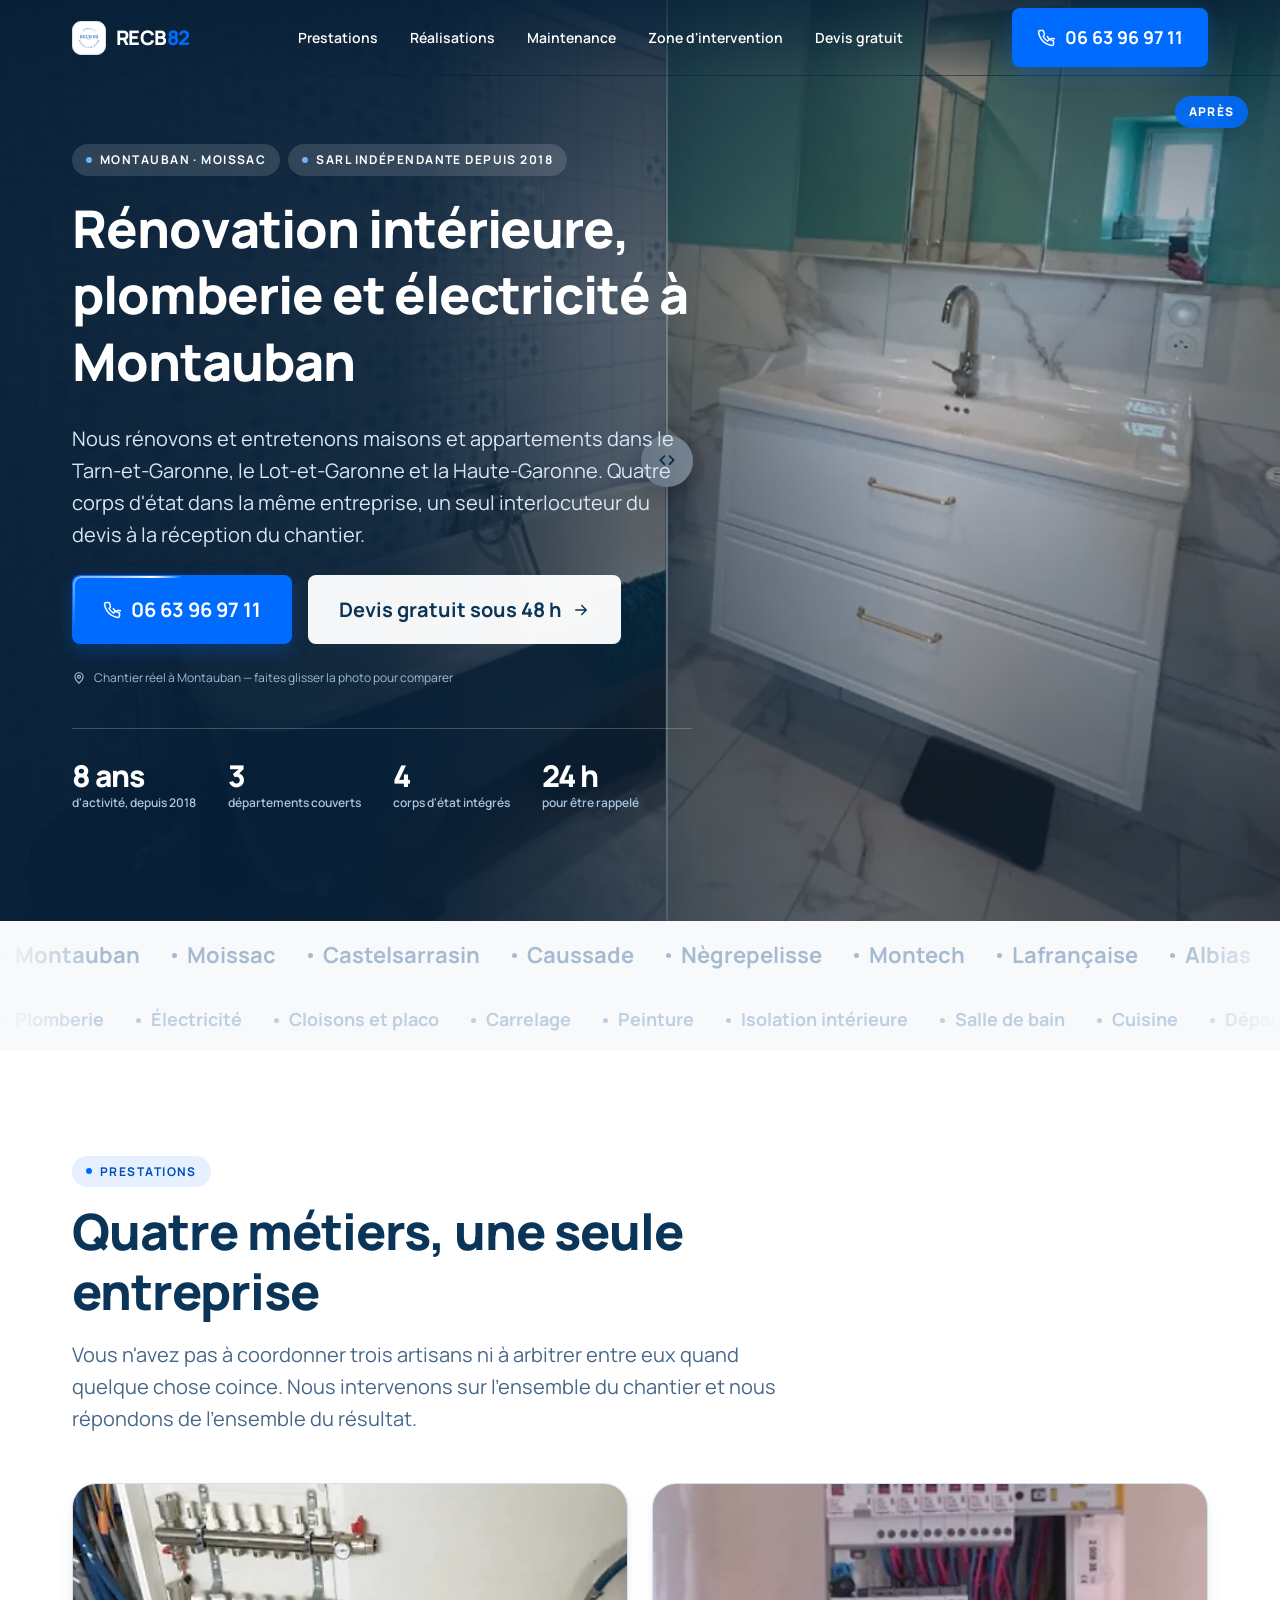
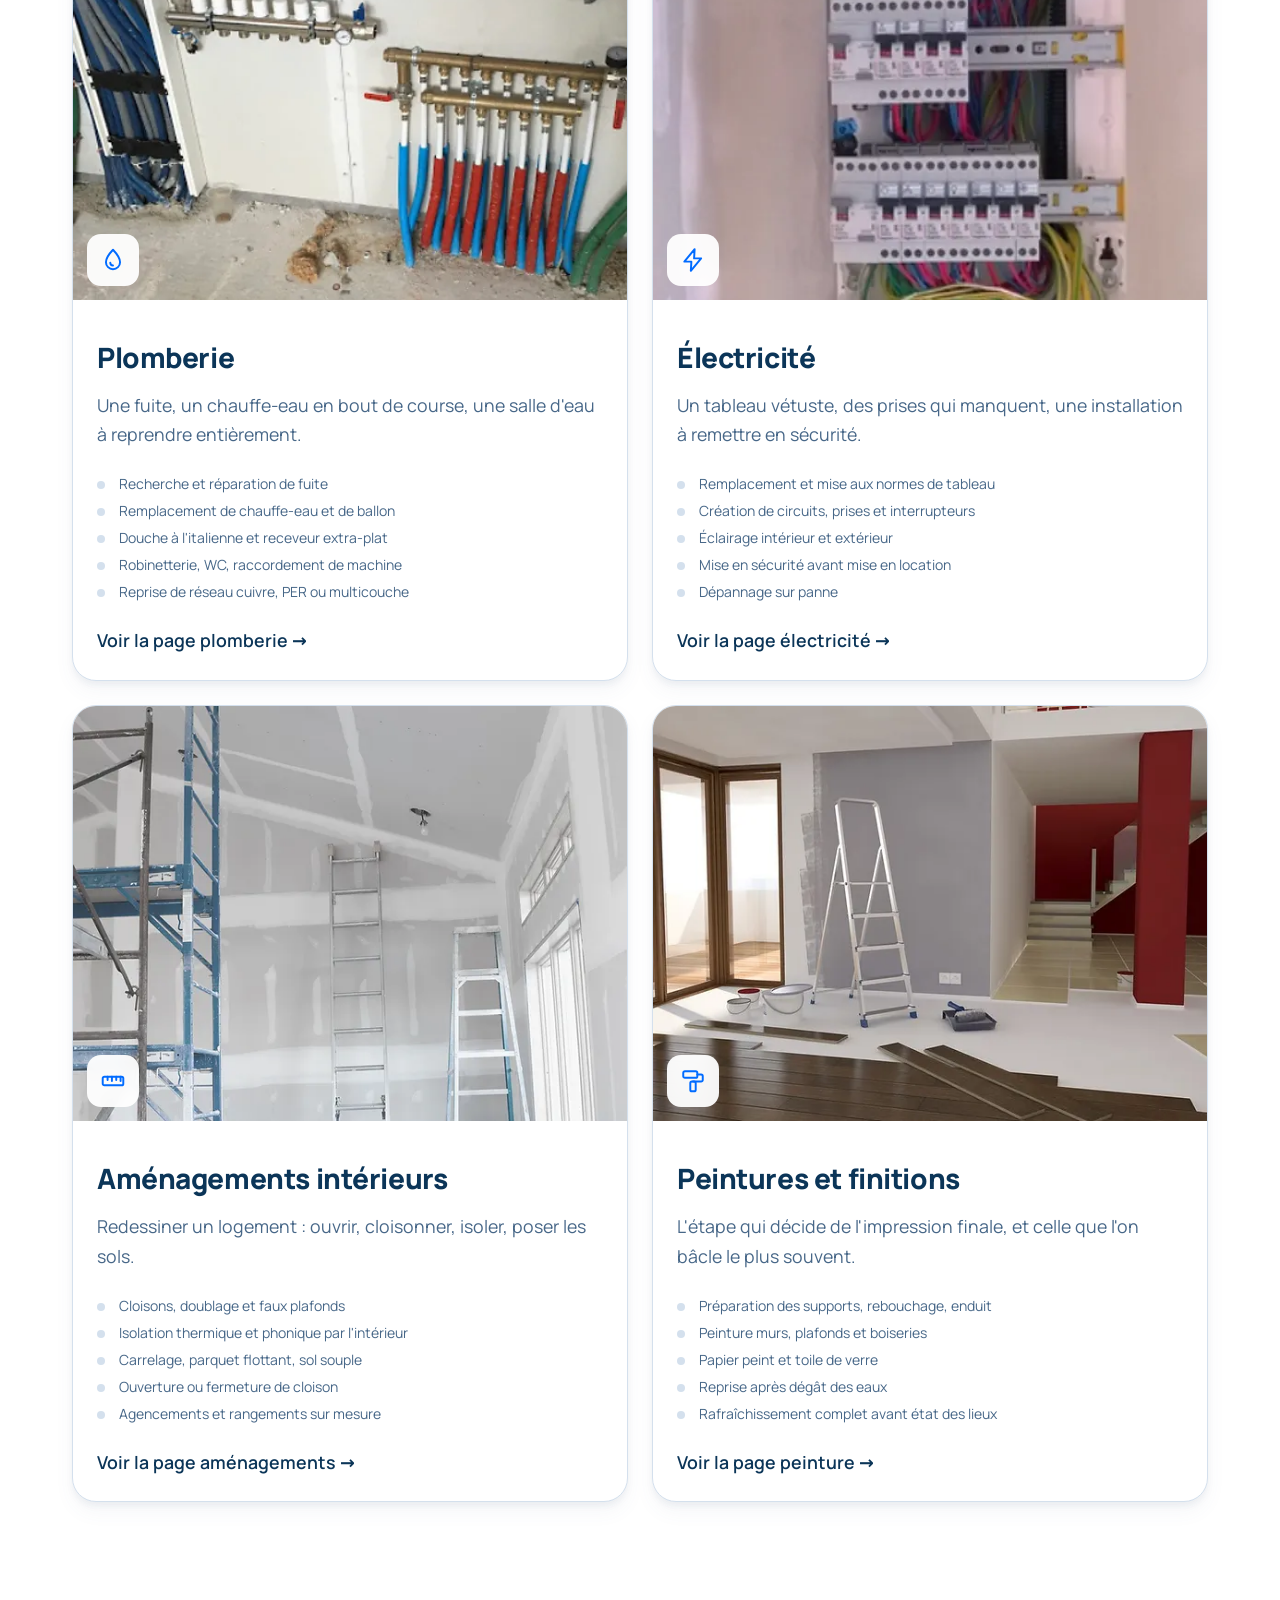
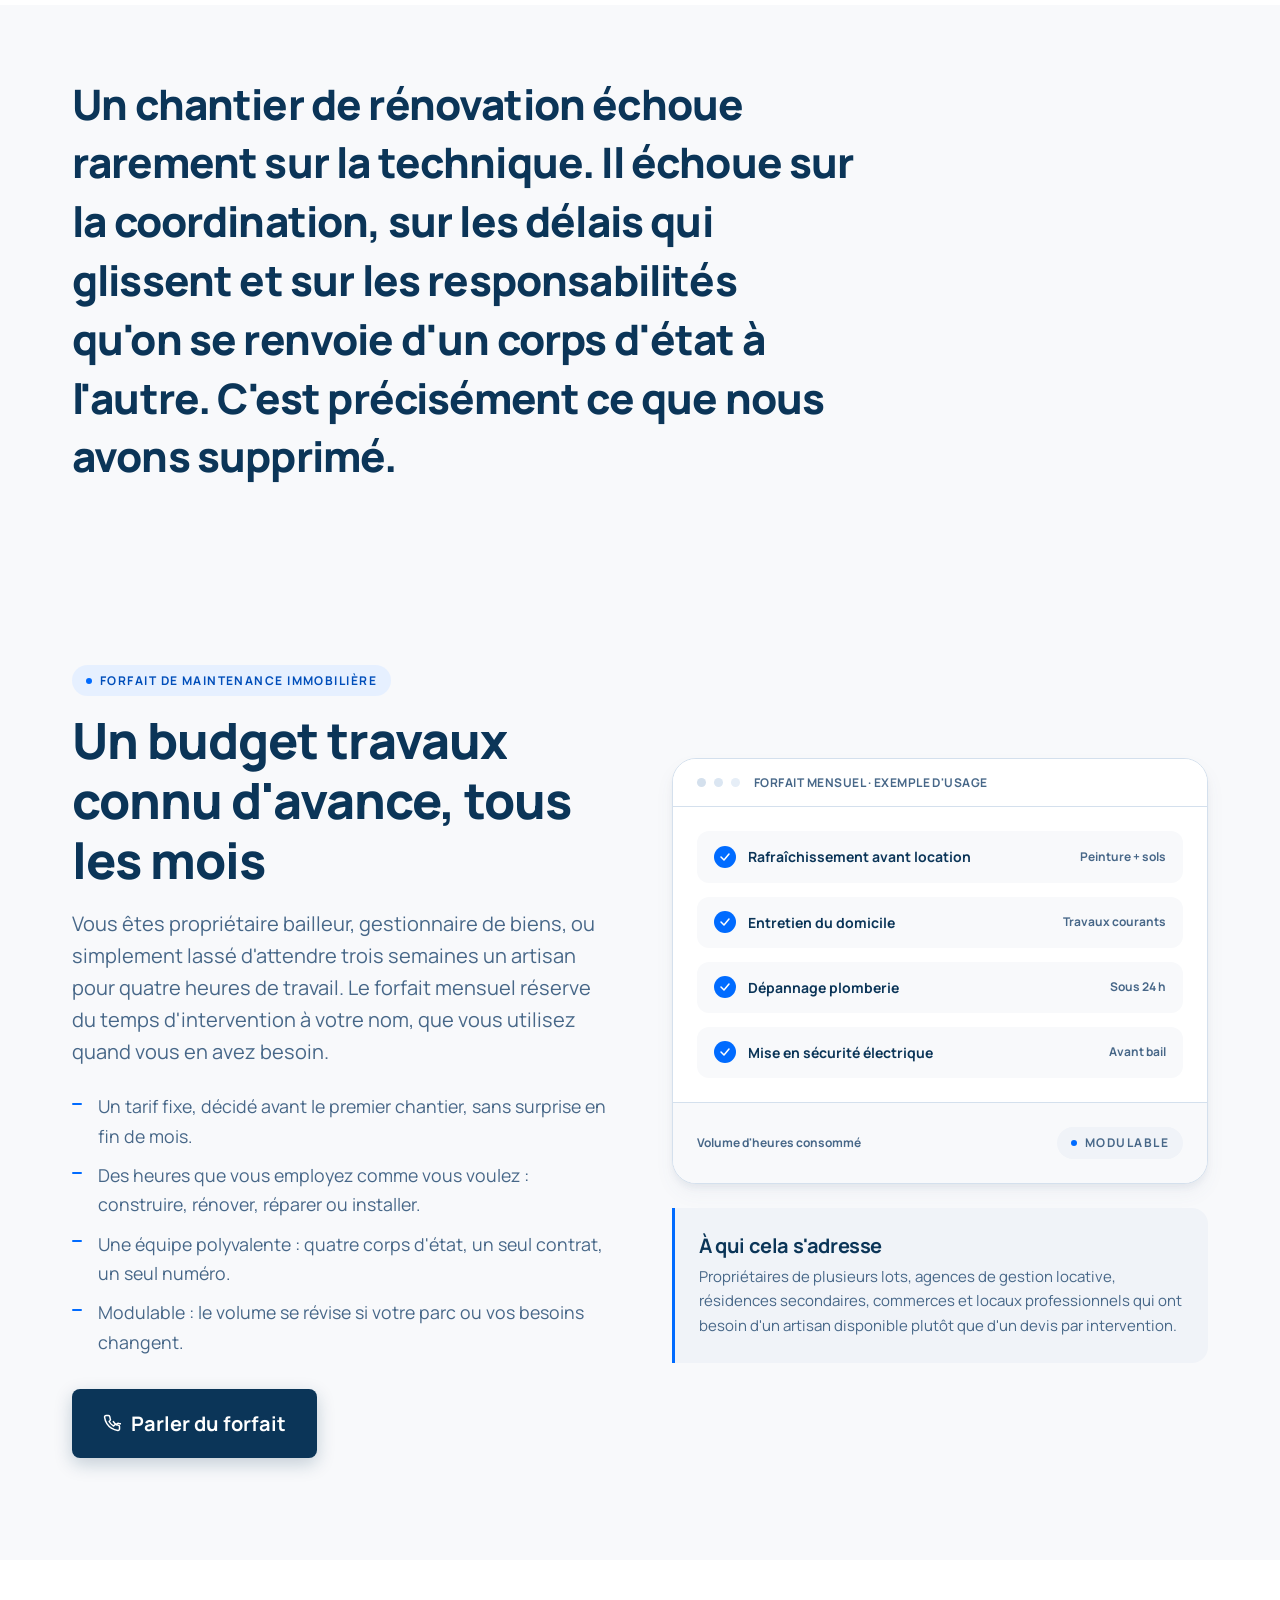
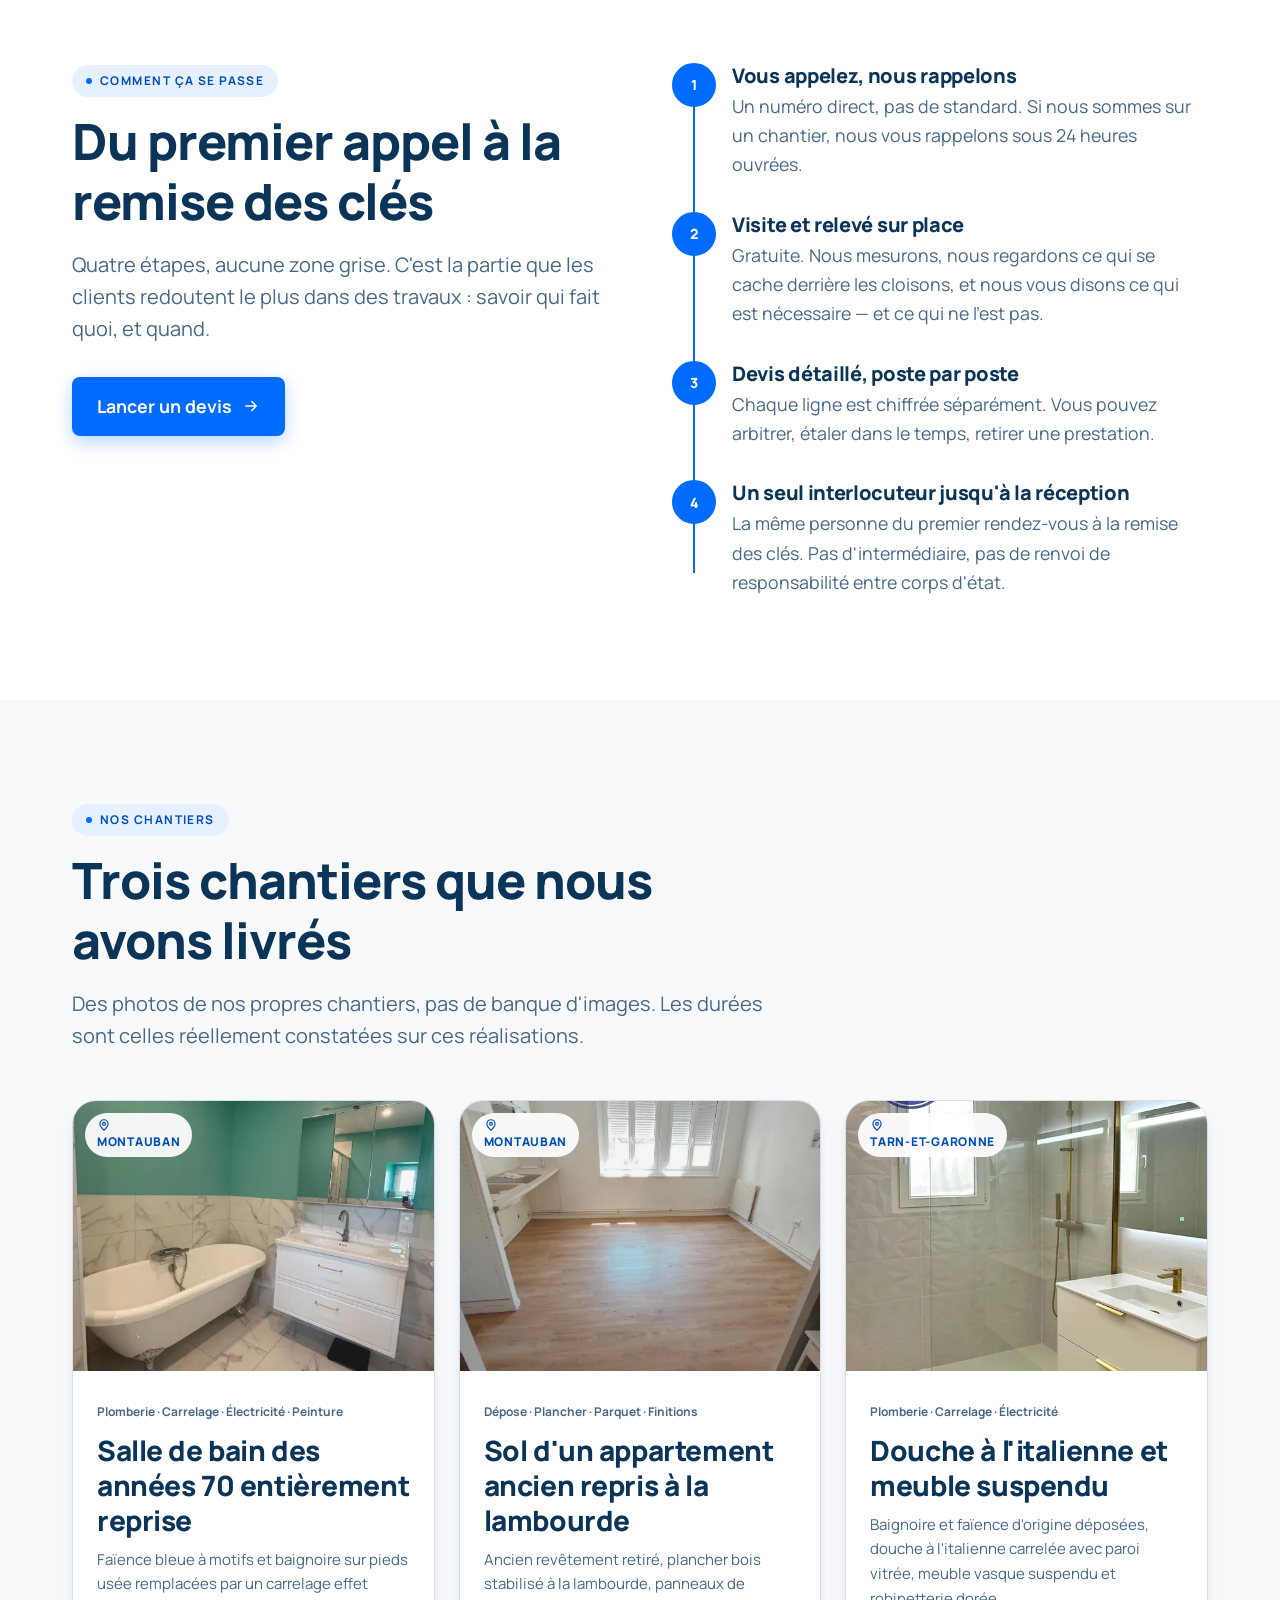
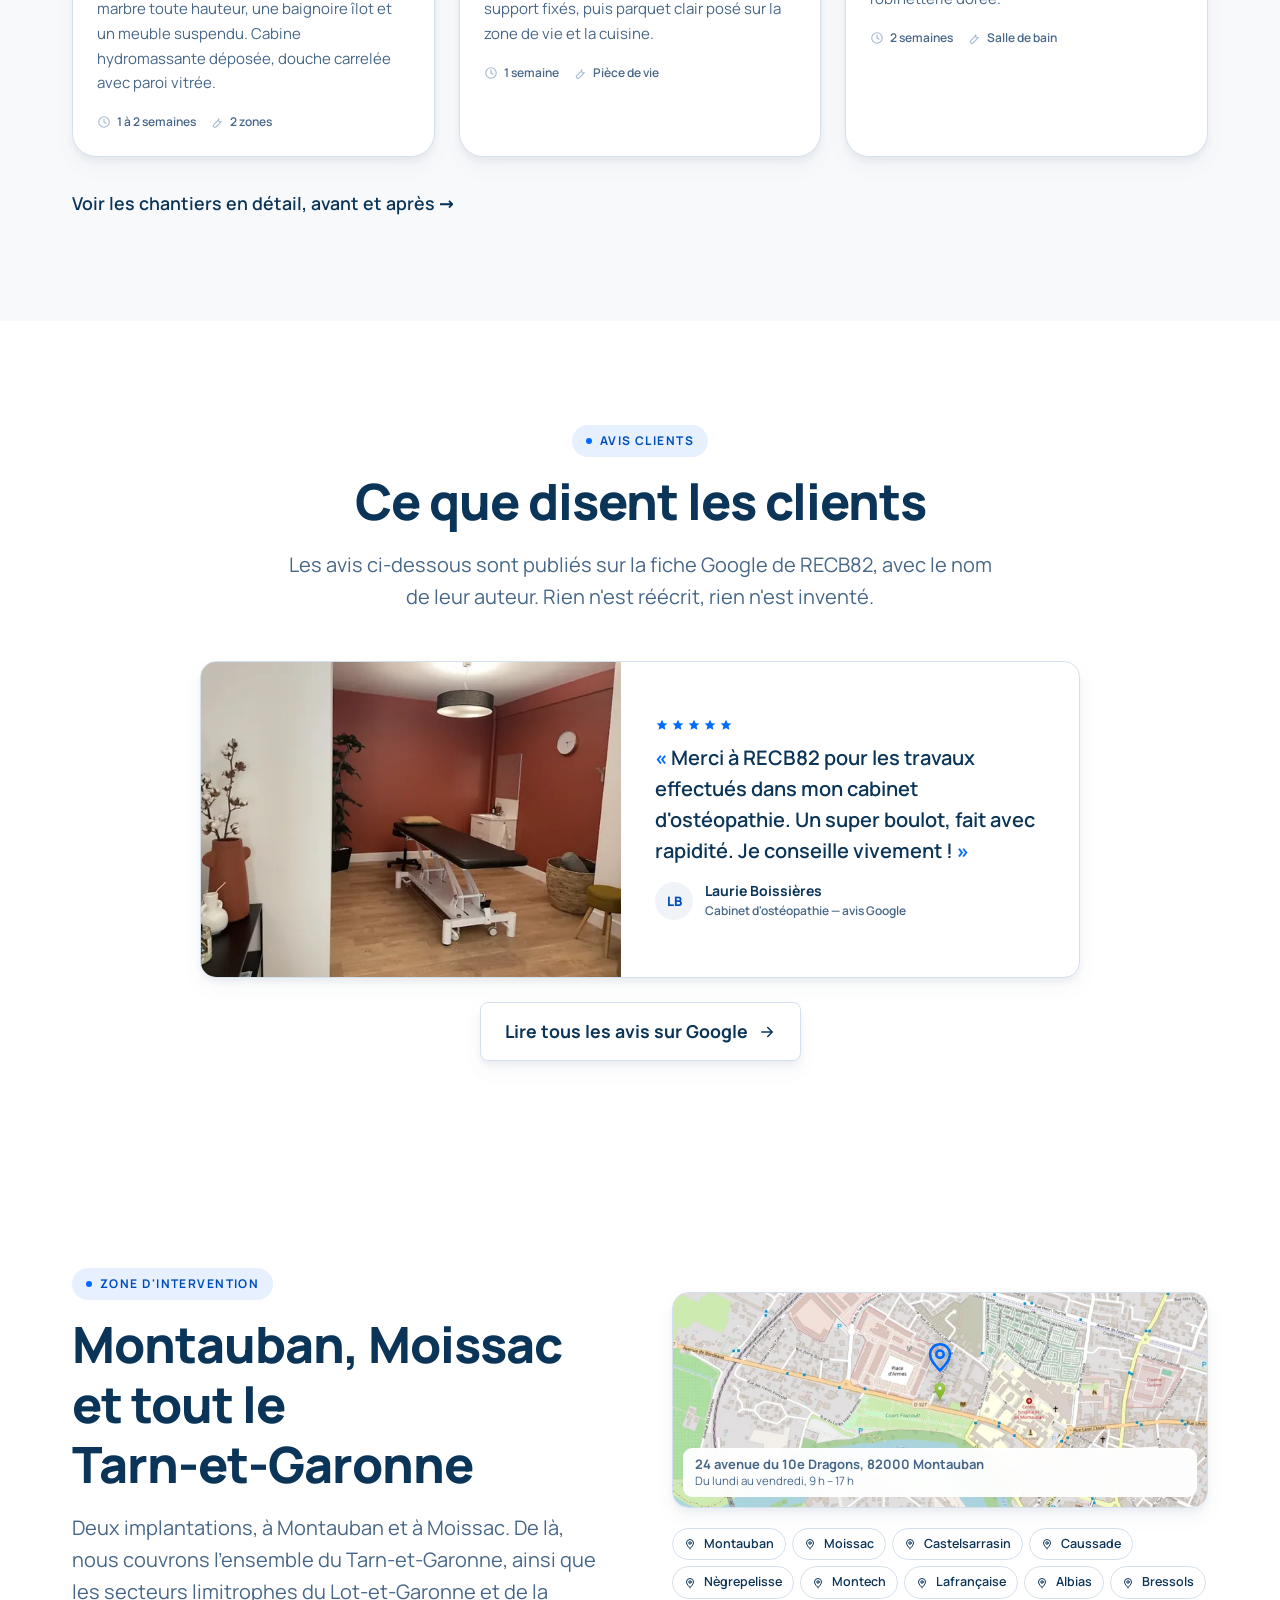
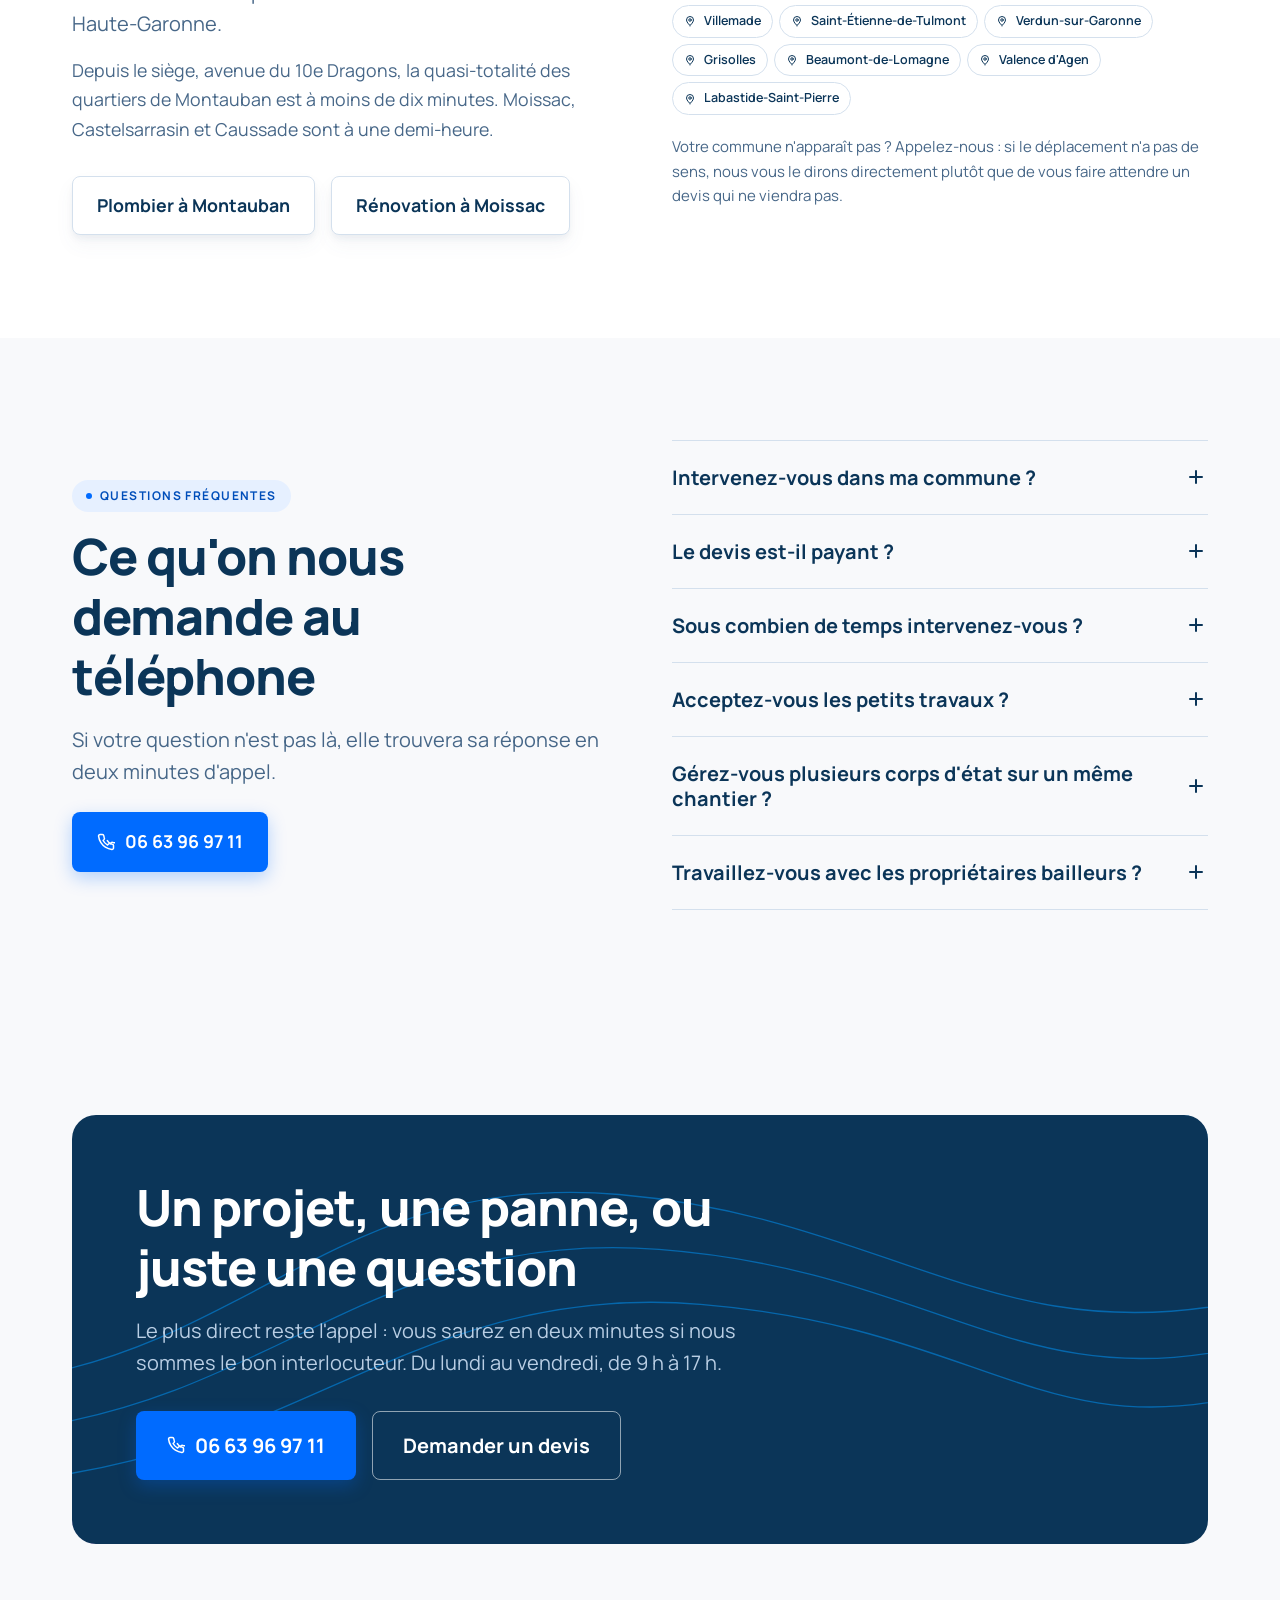
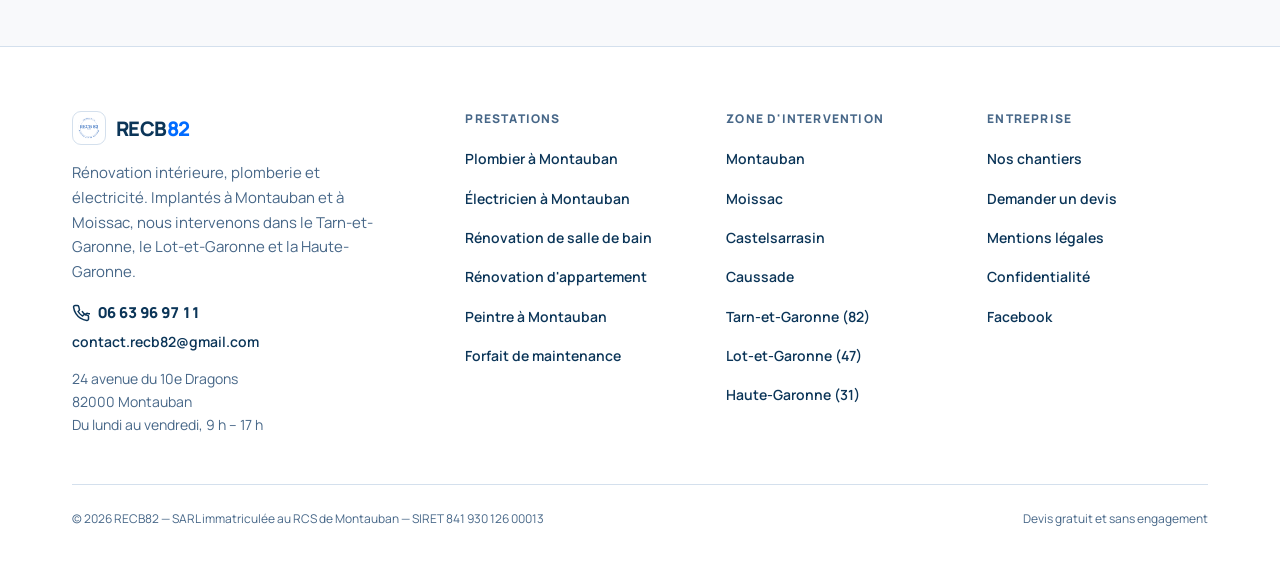
==== commit cfe3e560: "Avis vérifiables uniquement, quatre chantiers de plus, déploiement Cloudflare Les six cartes d'avis " ====
--- a/index.html
+++ b/index.html
@@ -435,13 +435,33 @@
       <div class="section-head center">
         <span class="eyebrow">Avis clients</span>
         <h2 data-split>Ce que disent les clients</h2>
-        <p class="lead">Maquette d'affichage : ces cartes sont des exemples, marquées comme tels. Elles seront remplacées par les avis Google de RECB82 dès leur publication — aucun avis n'est inventé sur ce site.</p>
-      </div>
-      <div class="avis" data-reveal>
-        <div class="avis__col"><div class="avis__track" style="--t:38s;--dl:0s"><article class="avis__card"><span class="avis__demo">Exemple</span><div class="avis__stars" aria-hidden="true"><svg viewBox="0 0 24 24" fill="currentColor" aria-hidden="true"><path d="M12 2.8l2.8 6 6.5.7-4.9 4.4 1.4 6.4L12 17l-5.8 3.3 1.4-6.4L2.7 9.5l6.5-.7z"/></svg><svg viewBox="0 0 24 24" fill="currentColor" aria-hidden="true"><path d="M12 2.8l2.8 6 6.5.7-4.9 4.4 1.4 6.4L12 17l-5.8 3.3 1.4-6.4L2.7 9.5l6.5-.7z"/></svg><svg viewBox="0 0 24 24" fill="currentColor" aria-hidden="true"><path d="M12 2.8l2.8 6 6.5.7-4.9 4.4 1.4 6.4L12 17l-5.8 3.3 1.4-6.4L2.7 9.5l6.5-.7z"/></svg><svg viewBox="0 0 24 24" fill="currentColor" aria-hidden="true"><path d="M12 2.8l2.8 6 6.5.7-4.9 4.4 1.4 6.4L12 17l-5.8 3.3 1.4-6.4L2.7 9.5l6.5-.7z"/></svg><svg viewBox="0 0 24 24" fill="currentColor" aria-hidden="true"><path d="M12 2.8l2.8 6 6.5.7-4.9 4.4 1.4 6.4L12 17l-5.8 3.3 1.4-6.4L2.7 9.5l6.5-.7z"/></svg></div><p class="avis__quote">Chauffe-eau remplacé le lendemain de mon appel. Devis clair, prix tenu, et la salle de bain laissée propre en partant.</p><div class="avis__meta"><span class="avis__avatar" aria-hidden="true">NR</span><div><div class="avis__name">Nathalie R.</div><div class="avis__place">Montauban</div></div></div></article><article class="avis__card"><span class="avis__demo">Exemple</span><div class="avis__stars" aria-hidden="true"><svg viewBox="0 0 24 24" fill="currentColor" aria-hidden="true"><path d="M12 2.8l2.8 6 6.5.7-4.9 4.4 1.4 6.4L12 17l-5.8 3.3 1.4-6.4L2.7 9.5l6.5-.7z"/></svg><svg viewBox="0 0 24 24" fill="currentColor" aria-hidden="true"><path d="M12 2.8l2.8 6 6.5.7-4.9 4.4 1.4 6.4L12 17l-5.8 3.3 1.4-6.4L2.7 9.5l6.5-.7z"/></svg><svg viewBox="0 0 24 24" fill="currentColor" aria-hidden="true"><path d="M12 2.8l2.8 6 6.5.7-4.9 4.4 1.4 6.4L12 17l-5.8 3.3 1.4-6.4L2.7 9.5l6.5-.7z"/></svg><svg viewBox="0 0 24 24" fill="currentColor" aria-hidden="true"><path d="M12 2.8l2.8 6 6.5.7-4.9 4.4 1.4 6.4L12 17l-5.8 3.3 1.4-6.4L2.7 9.5l6.5-.7z"/></svg><svg viewBox="0 0 24 24" fill="currentColor" aria-hidden="true"><path d="M12 2.8l2.8 6 6.5.7-4.9 4.4 1.4 6.4L12 17l-5.8 3.3 1.4-6.4L2.7 9.5l6.5-.7z"/></svg></div><p class="avis__quote">Le forfait de maintenance m'évite de chercher un artisan à chaque petit souci sur mes trois appartements.</p><div class="avis__meta"><span class="avis__avatar" aria-hidden="true">JL</span><div><div class="avis__name">Jean-Pierre L.</div><div class="avis__place">Montauban</div></div></div></article><article class="avis__card"><span class="avis__demo">Exemple</span><div class="avis__stars" aria-hidden="true"><svg viewBox="0 0 24 24" fill="currentColor" aria-hidden="true"><path d="M12 2.8l2.8 6 6.5.7-4.9 4.4 1.4 6.4L12 17l-5.8 3.3 1.4-6.4L2.7 9.5l6.5-.7z"/></svg><svg viewBox="0 0 24 24" fill="currentColor" aria-hidden="true"><path d="M12 2.8l2.8 6 6.5.7-4.9 4.4 1.4 6.4L12 17l-5.8 3.3 1.4-6.4L2.7 9.5l6.5-.7z"/></svg><svg viewBox="0 0 24 24" fill="currentColor" aria-hidden="true"><path d="M12 2.8l2.8 6 6.5.7-4.9 4.4 1.4 6.4L12 17l-5.8 3.3 1.4-6.4L2.7 9.5l6.5-.7z"/></svg><svg viewBox="0 0 24 24" fill="currentColor" aria-hidden="true"><path d="M12 2.8l2.8 6 6.5.7-4.9 4.4 1.4 6.4L12 17l-5.8 3.3 1.4-6.4L2.7 9.5l6.5-.7z"/></svg><svg viewBox="0 0 24 24" fill="currentColor" aria-hidden="true"><path d="M12 2.8l2.8 6 6.5.7-4.9 4.4 1.4 6.4L12 17l-5.8 3.3 1.4-6.4L2.7 9.5l6.5-.7z"/></svg></div><p class="avis__quote">Salle de bain refaite entièrement en trois semaines, avec un seul interlocuteur du premier rendez-vous à la fin. C'est ce qui change tout.</p><div class="avis__meta"><span class="avis__avatar" aria-hidden="true">KB</span><div><div class="avis__name">Karim B.</div><div class="avis__place">Moissac</div></div></div></article><article class="avis__card"><span class="avis__demo">Exemple</span><div class="avis__stars" aria-hidden="true"><svg viewBox="0 0 24 24" fill="currentColor" aria-hidden="true"><path d="M12 2.8l2.8 6 6.5.7-4.9 4.4 1.4 6.4L12 17l-5.8 3.3 1.4-6.4L2.7 9.5l6.5-.7z"/></svg><svg viewBox="0 0 24 24" fill="currentColor" aria-hidden="true"><path d="M12 2.8l2.8 6 6.5.7-4.9 4.4 1.4 6.4L12 17l-5.8 3.3 1.4-6.4L2.7 9.5l6.5-.7z"/></svg><svg viewBox="0 0 24 24" fill="currentColor" aria-hidden="true"><path d="M12 2.8l2.8 6 6.5.7-4.9 4.4 1.4 6.4L12 17l-5.8 3.3 1.4-6.4L2.7 9.5l6.5-.7z"/></svg><svg viewBox="0 0 24 24" fill="currentColor" aria-hidden="true"><path d="M12 2.8l2.8 6 6.5.7-4.9 4.4 1.4 6.4L12 17l-5.8 3.3 1.4-6.4L2.7 9.5l6.5-.7z"/></svg><svg viewBox="0 0 24 24" fill="currentColor" aria-hidden="true"><path d="M12 2.8l2.8 6 6.5.7-4.9 4.4 1.4 6.4L12 17l-5.8 3.3 1.4-6.4L2.7 9.5l6.5-.7z"/></svg></div><p class="avis__quote">Mise aux normes du tableau et ajout de prises dans la cuisine. Propre, expliqué, aucune surprise sur la facture.</p><div class="avis__meta"><span class="avis__avatar" aria-hidden="true">ÉD</span><div><div class="avis__name">Émilie D.</div><div class="avis__place">Bressols</div></div></div></article><article class="avis__card"><span class="avis__demo">Exemple</span><div class="avis__stars" aria-hidden="true"><svg viewBox="0 0 24 24" fill="currentColor" aria-hidden="true"><path d="M12 2.8l2.8 6 6.5.7-4.9 4.4 1.4 6.4L12 17l-5.8 3.3 1.4-6.4L2.7 9.5l6.5-.7z"/></svg><svg viewBox="0 0 24 24" fill="currentColor" aria-hidden="true"><path d="M12 2.8l2.8 6 6.5.7-4.9 4.4 1.4 6.4L12 17l-5.8 3.3 1.4-6.4L2.7 9.5l6.5-.7z"/></svg><svg viewBox="0 0 24 24" fill="currentColor" aria-hidden="true"><path d="M12 2.8l2.8 6 6.5.7-4.9 4.4 1.4 6.4L12 17l-5.8 3.3 1.4-6.4L2.7 9.5l6.5-.7z"/></svg><svg viewBox="0 0 24 24" fill="currentColor" aria-hidden="true"><path d="M12 2.8l2.8 6 6.5.7-4.9 4.4 1.4 6.4L12 17l-5.8 3.3 1.4-6.4L2.7 9.5l6.5-.7z"/></svg><svg viewBox="0 0 24 24" fill="currentColor" aria-hidden="true"><path d="M12 2.8l2.8 6 6.5.7-4.9 4.4 1.4 6.4L12 17l-5.8 3.3 1.4-6.4L2.7 9.5l6.5-.7z"/></svg></div><p class="avis__quote">Chauffe-eau remplacé le lendemain de mon appel. Devis clair, prix tenu, et la salle de bain laissée propre en partant.</p><div class="avis__meta"><span class="avis__avatar" aria-hidden="true">NR</span><div><div class="avis__name">Nathalie R.</div><div class="avis__place">Montauban</div></div></div></article><article class="avis__card"><span class="avis__demo">Exemple</span><div class="avis__stars" aria-hidden="true"><svg viewBox="0 0 24 24" fill="currentColor" aria-hidden="true"><path d="M12 2.8l2.8 6 6.5.7-4.9 4.4 1.4 6.4L12 17l-5.8 3.3 1.4-6.4L2.7 9.5l6.5-.7z"/></svg><svg viewBox="0 0 24 24" fill="currentColor" aria-hidden="true"><path d="M12 2.8l2.8 6 6.5.7-4.9 4.4 1.4 6.4L12 17l-5.8 3.3 1.4-6.4L2.7 9.5l6.5-.7z"/></svg><svg viewBox="0 0 24 24" fill="currentColor" aria-hidden="true"><path d="M12 2.8l2.8 6 6.5.7-4.9 4.4 1.4 6.4L12 17l-5.8 3.3 1.4-6.4L2.7 9.5l6.5-.7z"/></svg><svg viewBox="0 0 24 24" fill="currentColor" aria-hidden="true"><path d="M12 2.8l2.8 6 6.5.7-4.9 4.4 1.4 6.4L12 17l-5.8 3.3 1.4-6.4L2.7 9.5l6.5-.7z"/></svg><svg viewBox="0 0 24 24" fill="currentColor" aria-hidden="true"><path d="M12 2.8l2.8 6 6.5.7-4.9 4.4 1.4 6.4L12 17l-5.8 3.3 1.4-6.4L2.7 9.5l6.5-.7z"/></svg></div><p class="avis__quote">Le forfait de maintenance m'évite de chercher un artisan à chaque petit souci sur mes trois appartements.</p><div class="avis__meta"><span class="avis__avatar" aria-hidden="true">JL</span><div><div class="avis__name">Jean-Pierre L.</div><div class="avis__place">Montauban</div></div></div></article><article class="avis__card"><span class="avis__demo">Exemple</span><div class="avis__stars" aria-hidden="true"><svg viewBox="0 0 24 24" fill="currentColor" aria-hidden="true"><path d="M12 2.8l2.8 6 6.5.7-4.9 4.4 1.4 6.4L12 17l-5.8 3.3 1.4-6.4L2.7 9.5l6.5-.7z"/></svg><svg viewBox="0 0 24 24" fill="currentColor" aria-hidden="true"><path d="M12 2.8l2.8 6 6.5.7-4.9 4.4 1.4 6.4L12 17l-5.8 3.3 1.4-6.4L2.7 9.5l6.5-.7z"/></svg><svg viewBox="0 0 24 24" fill="currentColor" aria-hidden="true"><path d="M12 2.8l2.8 6 6.5.7-4.9 4.4 1.4 6.4L12 17l-5.8 3.3 1.4-6.4L2.7 9.5l6.5-.7z"/></svg><svg viewBox="0 0 24 24" fill="currentColor" aria-hidden="true"><path d="M12 2.8l2.8 6 6.5.7-4.9 4.4 1.4 6.4L12 17l-5.8 3.3 1.4-6.4L2.7 9.5l6.5-.7z"/></svg><svg viewBox="0 0 24 24" fill="currentColor" aria-hidden="true"><path d="M12 2.8l2.8 6 6.5.7-4.9 4.4 1.4 6.4L12 17l-5.8 3.3 1.4-6.4L2.7 9.5l6.5-.7z"/></svg></div><p class="avis__quote">Salle de bain refaite entièrement en trois semaines, avec un seul interlocuteur du premier rendez-vous à la fin. C'est ce qui change tout.</p><div class="avis__meta"><span class="avis__avatar" aria-hidden="true">KB</span><div><div class="avis__name">Karim B.</div><div class="avis__place">Moissac</div></div></div></article><article class="avis__card"><span class="avis__demo">Exemple</span><div class="avis__stars" aria-hidden="true"><svg viewBox="0 0 24 24" fill="currentColor" aria-hidden="true"><path d="M12 2.8l2.8 6 6.5.7-4.9 4.4 1.4 6.4L12 17l-5.8 3.3 1.4-6.4L2.7 9.5l6.5-.7z"/></svg><svg viewBox="0 0 24 24" fill="currentColor" aria-hidden="true"><path d="M12 2.8l2.8 6 6.5.7-4.9 4.4 1.4 6.4L12 17l-5.8 3.3 1.4-6.4L2.7 9.5l6.5-.7z"/></svg><svg viewBox="0 0 24 24" fill="currentColor" aria-hidden="true"><path d="M12 2.8l2.8 6 6.5.7-4.9 4.4 1.4 6.4L12 17l-5.8 3.3 1.4-6.4L2.7 9.5l6.5-.7z"/></svg><svg viewBox="0 0 24 24" fill="currentColor" aria-hidden="true"><path d="M12 2.8l2.8 6 6.5.7-4.9 4.4 1.4 6.4L12 17l-5.8 3.3 1.4-6.4L2.7 9.5l6.5-.7z"/></svg><svg viewBox="0 0 24 24" fill="currentColor" aria-hidden="true"><path d="M12 2.8l2.8 6 6.5.7-4.9 4.4 1.4 6.4L12 17l-5.8 3.3 1.4-6.4L2.7 9.5l6.5-.7z"/></svg></div><p class="avis__quote">Mise aux normes du tableau et ajout de prises dans la cuisine. Propre, expliqué, aucune surprise sur la facture.</p><div class="avis__meta"><span class="avis__avatar" aria-hidden="true">ÉD</span><div><div class="avis__name">Émilie D.</div><div class="avis__place">Bressols</div></div></div></article></div></div>
-        <div class="avis__col"><div class="avis__track" style="--t:46s;--dl:-14s"><article class="avis__card"><span class="avis__demo">Exemple</span><div class="avis__stars" aria-hidden="true"><svg viewBox="0 0 24 24" fill="currentColor" aria-hidden="true"><path d="M12 2.8l2.8 6 6.5.7-4.9 4.4 1.4 6.4L12 17l-5.8 3.3 1.4-6.4L2.7 9.5l6.5-.7z"/></svg><svg viewBox="0 0 24 24" fill="currentColor" aria-hidden="true"><path d="M12 2.8l2.8 6 6.5.7-4.9 4.4 1.4 6.4L12 17l-5.8 3.3 1.4-6.4L2.7 9.5l6.5-.7z"/></svg><svg viewBox="0 0 24 24" fill="currentColor" aria-hidden="true"><path d="M12 2.8l2.8 6 6.5.7-4.9 4.4 1.4 6.4L12 17l-5.8 3.3 1.4-6.4L2.7 9.5l6.5-.7z"/></svg><svg viewBox="0 0 24 24" fill="currentColor" aria-hidden="true"><path d="M12 2.8l2.8 6 6.5.7-4.9 4.4 1.4 6.4L12 17l-5.8 3.3 1.4-6.4L2.7 9.5l6.5-.7z"/></svg><svg viewBox="0 0 24 24" fill="currentColor" aria-hidden="true"><path d="M12 2.8l2.8 6 6.5.7-4.9 4.4 1.4 6.4L12 17l-5.8 3.3 1.4-6.4L2.7 9.5l6.5-.7z"/></svg></div><p class="avis__quote">Salle de bain refaite entièrement en trois semaines, avec un seul interlocuteur du premier rendez-vous à la fin. C'est ce qui change tout.</p><div class="avis__meta"><span class="avis__avatar" aria-hidden="true">KB</span><div><div class="avis__name">Karim B.</div><div class="avis__place">Moissac</div></div></div></article><article class="avis__card"><span class="avis__demo">Exemple</span><div class="avis__stars" aria-hidden="true"><svg viewBox="0 0 24 24" fill="currentColor" aria-hidden="true"><path d="M12 2.8l2.8 6 6.5.7-4.9 4.4 1.4 6.4L12 17l-5.8 3.3 1.4-6.4L2.7 9.5l6.5-.7z"/></svg><svg viewBox="0 0 24 24" fill="currentColor" aria-hidden="true"><path d="M12 2.8l2.8 6 6.5.7-4.9 4.4 1.4 6.4L12 17l-5.8 3.3 1.4-6.4L2.7 9.5l6.5-.7z"/></svg><svg viewBox="0 0 24 24" fill="currentColor" aria-hidden="true"><path d="M12 2.8l2.8 6 6.5.7-4.9 4.4 1.4 6.4L12 17l-5.8 3.3 1.4-6.4L2.7 9.5l6.5-.7z"/></svg><svg viewBox="0 0 24 24" fill="currentColor" aria-hidden="true"><path d="M12 2.8l2.8 6 6.5.7-4.9 4.4 1.4 6.4L12 17l-5.8 3.3 1.4-6.4L2.7 9.5l6.5-.7z"/></svg><svg viewBox="0 0 24 24" fill="currentColor" aria-hidden="true"><path d="M12 2.8l2.8 6 6.5.7-4.9 4.4 1.4 6.4L12 17l-5.8 3.3 1.4-6.4L2.7 9.5l6.5-.7z"/></svg></div><p class="avis__quote">Mise aux normes du tableau et ajout de prises dans la cuisine. Propre, expliqué, aucune surprise sur la facture.</p><div class="avis__meta"><span class="avis__avatar" aria-hidden="true">ÉD</span><div><div class="avis__name">Émilie D.</div><div class="avis__place">Bressols</div></div></div></article><article class="avis__card"><span class="avis__demo">Exemple</span><div class="avis__stars" aria-hidden="true"><svg viewBox="0 0 24 24" fill="currentColor" aria-hidden="true"><path d="M12 2.8l2.8 6 6.5.7-4.9 4.4 1.4 6.4L12 17l-5.8 3.3 1.4-6.4L2.7 9.5l6.5-.7z"/></svg><svg viewBox="0 0 24 24" fill="currentColor" aria-hidden="true"><path d="M12 2.8l2.8 6 6.5.7-4.9 4.4 1.4 6.4L12 17l-5.8 3.3 1.4-6.4L2.7 9.5l6.5-.7z"/></svg><svg viewBox="0 0 24 24" fill="currentColor" aria-hidden="true"><path d="M12 2.8l2.8 6 6.5.7-4.9 4.4 1.4 6.4L12 17l-5.8 3.3 1.4-6.4L2.7 9.5l6.5-.7z"/></svg><svg viewBox="0 0 24 24" fill="currentColor" aria-hidden="true"><path d="M12 2.8l2.8 6 6.5.7-4.9 4.4 1.4 6.4L12 17l-5.8 3.3 1.4-6.4L2.7 9.5l6.5-.7z"/></svg><svg viewBox="0 0 24 24" fill="currentColor" aria-hidden="true"><path d="M12 2.8l2.8 6 6.5.7-4.9 4.4 1.4 6.4L12 17l-5.8 3.3 1.4-6.4L2.7 9.5l6.5-.7z"/></svg></div><p class="avis__quote">Remise en état d'un T2 entre deux locataires : peinture, sols, tableau électrique. Livré dans le délai annoncé.</p><div class="avis__meta"><span class="avis__avatar" aria-hidden="true">SM</span><div><div class="avis__name">Sophie M.</div><div class="avis__place">Castelsarrasin</div></div></div></article><article class="avis__card"><span class="avis__demo">Exemple</span><div class="avis__stars" aria-hidden="true"><svg viewBox="0 0 24 24" fill="currentColor" aria-hidden="true"><path d="M12 2.8l2.8 6 6.5.7-4.9 4.4 1.4 6.4L12 17l-5.8 3.3 1.4-6.4L2.7 9.5l6.5-.7z"/></svg><svg viewBox="0 0 24 24" fill="currentColor" aria-hidden="true"><path d="M12 2.8l2.8 6 6.5.7-4.9 4.4 1.4 6.4L12 17l-5.8 3.3 1.4-6.4L2.7 9.5l6.5-.7z"/></svg><svg viewBox="0 0 24 24" fill="currentColor" aria-hidden="true"><path d="M12 2.8l2.8 6 6.5.7-4.9 4.4 1.4 6.4L12 17l-5.8 3.3 1.4-6.4L2.7 9.5l6.5-.7z"/></svg><svg viewBox="0 0 24 24" fill="currentColor" aria-hidden="true"><path d="M12 2.8l2.8 6 6.5.7-4.9 4.4 1.4 6.4L12 17l-5.8 3.3 1.4-6.4L2.7 9.5l6.5-.7z"/></svg><svg viewBox="0 0 24 24" fill="currentColor" aria-hidden="true"><path d="M12 2.8l2.8 6 6.5.7-4.9 4.4 1.4 6.4L12 17l-5.8 3.3 1.4-6.4L2.7 9.5l6.5-.7z"/></svg></div><p class="avis__quote">Cloison abattue et parquet posé dans le séjour. Ils ont signalé un problème d'humidité que personne n'avait vu.</p><div class="avis__meta"><span class="avis__avatar" aria-hidden="true">TG</span><div><div class="avis__name">Thomas G.</div><div class="avis__place">Caussade</div></div></div></article><article class="avis__card"><span class="avis__demo">Exemple</span><div class="avis__stars" aria-hidden="true"><svg viewBox="0 0 24 24" fill="currentColor" aria-hidden="true"><path d="M12 2.8l2.8 6 6.5.7-4.9 4.4 1.4 6.4L12 17l-5.8 3.3 1.4-6.4L2.7 9.5l6.5-.7z"/></svg><svg viewBox="0 0 24 24" fill="currentColor" aria-hidden="true"><path d="M12 2.8l2.8 6 6.5.7-4.9 4.4 1.4 6.4L12 17l-5.8 3.3 1.4-6.4L2.7 9.5l6.5-.7z"/></svg><svg viewBox="0 0 24 24" fill="currentColor" aria-hidden="true"><path d="M12 2.8l2.8 6 6.5.7-4.9 4.4 1.4 6.4L12 17l-5.8 3.3 1.4-6.4L2.7 9.5l6.5-.7z"/></svg><svg viewBox="0 0 24 24" fill="currentColor" aria-hidden="true"><path d="M12 2.8l2.8 6 6.5.7-4.9 4.4 1.4 6.4L12 17l-5.8 3.3 1.4-6.4L2.7 9.5l6.5-.7z"/></svg><svg viewBox="0 0 24 24" fill="currentColor" aria-hidden="true"><path d="M12 2.8l2.8 6 6.5.7-4.9 4.4 1.4 6.4L12 17l-5.8 3.3 1.4-6.4L2.7 9.5l6.5-.7z"/></svg></div><p class="avis__quote">Salle de bain refaite entièrement en trois semaines, avec un seul interlocuteur du premier rendez-vous à la fin. C'est ce qui change tout.</p><div class="avis__meta"><span class="avis__avatar" aria-hidden="true">KB</span><div><div class="avis__name">Karim B.</div><div class="avis__place">Moissac</div></div></div></article><article class="avis__card"><span class="avis__demo">Exemple</span><div class="avis__stars" aria-hidden="true"><svg viewBox="0 0 24 24" fill="currentColor" aria-hidden="true"><path d="M12 2.8l2.8 6 6.5.7-4.9 4.4 1.4 6.4L12 17l-5.8 3.3 1.4-6.4L2.7 9.5l6.5-.7z"/></svg><svg viewBox="0 0 24 24" fill="currentColor" aria-hidden="true"><path d="M12 2.8l2.8 6 6.5.7-4.9 4.4 1.4 6.4L12 17l-5.8 3.3 1.4-6.4L2.7 9.5l6.5-.7z"/></svg><svg viewBox="0 0 24 24" fill="currentColor" aria-hidden="true"><path d="M12 2.8l2.8 6 6.5.7-4.9 4.4 1.4 6.4L12 17l-5.8 3.3 1.4-6.4L2.7 9.5l6.5-.7z"/></svg><svg viewBox="0 0 24 24" fill="currentColor" aria-hidden="true"><path d="M12 2.8l2.8 6 6.5.7-4.9 4.4 1.4 6.4L12 17l-5.8 3.3 1.4-6.4L2.7 9.5l6.5-.7z"/></svg><svg viewBox="0 0 24 24" fill="currentColor" aria-hidden="true"><path d="M12 2.8l2.8 6 6.5.7-4.9 4.4 1.4 6.4L12 17l-5.8 3.3 1.4-6.4L2.7 9.5l6.5-.7z"/></svg></div><p class="avis__quote">Mise aux normes du tableau et ajout de prises dans la cuisine. Propre, expliqué, aucune surprise sur la facture.</p><div class="avis__meta"><span class="avis__avatar" aria-hidden="true">ÉD</span><div><div class="avis__name">Émilie D.</div><div class="avis__place">Bressols</div></div></div></article><article class="avis__card"><span class="avis__demo">Exemple</span><div class="avis__stars" aria-hidden="true"><svg viewBox="0 0 24 24" fill="currentColor" aria-hidden="true"><path d="M12 2.8l2.8 6 6.5.7-4.9 4.4 1.4 6.4L12 17l-5.8 3.3 1.4-6.4L2.7 9.5l6.5-.7z"/></svg><svg viewBox="0 0 24 24" fill="currentColor" aria-hidden="true"><path d="M12 2.8l2.8 6 6.5.7-4.9 4.4 1.4 6.4L12 17l-5.8 3.3 1.4-6.4L2.7 9.5l6.5-.7z"/></svg><svg viewBox="0 0 24 24" fill="currentColor" aria-hidden="true"><path d="M12 2.8l2.8 6 6.5.7-4.9 4.4 1.4 6.4L12 17l-5.8 3.3 1.4-6.4L2.7 9.5l6.5-.7z"/></svg><svg viewBox="0 0 24 24" fill="currentColor" aria-hidden="true"><path d="M12 2.8l2.8 6 6.5.7-4.9 4.4 1.4 6.4L12 17l-5.8 3.3 1.4-6.4L2.7 9.5l6.5-.7z"/></svg><svg viewBox="0 0 24 24" fill="currentColor" aria-hidden="true"><path d="M12 2.8l2.8 6 6.5.7-4.9 4.4 1.4 6.4L12 17l-5.8 3.3 1.4-6.4L2.7 9.5l6.5-.7z"/></svg></div><p class="avis__quote">Remise en état d'un T2 entre deux locataires : peinture, sols, tableau électrique. Livré dans le délai annoncé.</p><div class="avis__meta"><span class="avis__avatar" aria-hidden="true">SM</span><div><div class="avis__name">Sophie M.</div><div class="avis__place">Castelsarrasin</div></div></div></article><article class="avis__card"><span class="avis__demo">Exemple</span><div class="avis__stars" aria-hidden="true"><svg viewBox="0 0 24 24" fill="currentColor" aria-hidden="true"><path d="M12 2.8l2.8 6 6.5.7-4.9 4.4 1.4 6.4L12 17l-5.8 3.3 1.4-6.4L2.7 9.5l6.5-.7z"/></svg><svg viewBox="0 0 24 24" fill="currentColor" aria-hidden="true"><path d="M12 2.8l2.8 6 6.5.7-4.9 4.4 1.4 6.4L12 17l-5.8 3.3 1.4-6.4L2.7 9.5l6.5-.7z"/></svg><svg viewBox="0 0 24 24" fill="currentColor" aria-hidden="true"><path d="M12 2.8l2.8 6 6.5.7-4.9 4.4 1.4 6.4L12 17l-5.8 3.3 1.4-6.4L2.7 9.5l6.5-.7z"/></svg><svg viewBox="0 0 24 24" fill="currentColor" aria-hidden="true"><path d="M12 2.8l2.8 6 6.5.7-4.9 4.4 1.4 6.4L12 17l-5.8 3.3 1.4-6.4L2.7 9.5l6.5-.7z"/></svg><svg viewBox="0 0 24 24" fill="currentColor" aria-hidden="true"><path d="M12 2.8l2.8 6 6.5.7-4.9 4.4 1.4 6.4L12 17l-5.8 3.3 1.4-6.4L2.7 9.5l6.5-.7z"/></svg></div><p class="avis__quote">Cloison abattue et parquet posé dans le séjour. Ils ont signalé un problème d'humidité que personne n'avait vu.</p><div class="avis__meta"><span class="avis__avatar" aria-hidden="true">TG</span><div><div class="avis__name">Thomas G.</div><div class="avis__place">Caussade</div></div></div></article></div></div>
-        <div class="avis__col"><div class="avis__track" style="--t:42s;--dl:-7s"><article class="avis__card"><span class="avis__demo">Exemple</span><div class="avis__stars" aria-hidden="true"><svg viewBox="0 0 24 24" fill="currentColor" aria-hidden="true"><path d="M12 2.8l2.8 6 6.5.7-4.9 4.4 1.4 6.4L12 17l-5.8 3.3 1.4-6.4L2.7 9.5l6.5-.7z"/></svg><svg viewBox="0 0 24 24" fill="currentColor" aria-hidden="true"><path d="M12 2.8l2.8 6 6.5.7-4.9 4.4 1.4 6.4L12 17l-5.8 3.3 1.4-6.4L2.7 9.5l6.5-.7z"/></svg><svg viewBox="0 0 24 24" fill="currentColor" aria-hidden="true"><path d="M12 2.8l2.8 6 6.5.7-4.9 4.4 1.4 6.4L12 17l-5.8 3.3 1.4-6.4L2.7 9.5l6.5-.7z"/></svg><svg viewBox="0 0 24 24" fill="currentColor" aria-hidden="true"><path d="M12 2.8l2.8 6 6.5.7-4.9 4.4 1.4 6.4L12 17l-5.8 3.3 1.4-6.4L2.7 9.5l6.5-.7z"/></svg><svg viewBox="0 0 24 24" fill="currentColor" aria-hidden="true"><path d="M12 2.8l2.8 6 6.5.7-4.9 4.4 1.4 6.4L12 17l-5.8 3.3 1.4-6.4L2.7 9.5l6.5-.7z"/></svg></div><p class="avis__quote">Remise en état d'un T2 entre deux locataires : peinture, sols, tableau électrique. Livré dans le délai annoncé.</p><div class="avis__meta"><span class="avis__avatar" aria-hidden="true">SM</span><div><div class="avis__name">Sophie M.</div><div class="avis__place">Castelsarrasin</div></div></div></article><article class="avis__card"><span class="avis__demo">Exemple</span><div class="avis__stars" aria-hidden="true"><svg viewBox="0 0 24 24" fill="currentColor" aria-hidden="true"><path d="M12 2.8l2.8 6 6.5.7-4.9 4.4 1.4 6.4L12 17l-5.8 3.3 1.4-6.4L2.7 9.5l6.5-.7z"/></svg><svg viewBox="0 0 24 24" fill="currentColor" aria-hidden="true"><path d="M12 2.8l2.8 6 6.5.7-4.9 4.4 1.4 6.4L12 17l-5.8 3.3 1.4-6.4L2.7 9.5l6.5-.7z"/></svg><svg viewBox="0 0 24 24" fill="currentColor" aria-hidden="true"><path d="M12 2.8l2.8 6 6.5.7-4.9 4.4 1.4 6.4L12 17l-5.8 3.3 1.4-6.4L2.7 9.5l6.5-.7z"/></svg><svg viewBox="0 0 24 24" fill="currentColor" aria-hidden="true"><path d="M12 2.8l2.8 6 6.5.7-4.9 4.4 1.4 6.4L12 17l-5.8 3.3 1.4-6.4L2.7 9.5l6.5-.7z"/></svg><svg viewBox="0 0 24 24" fill="currentColor" aria-hidden="true"><path d="M12 2.8l2.8 6 6.5.7-4.9 4.4 1.4 6.4L12 17l-5.8 3.3 1.4-6.4L2.7 9.5l6.5-.7z"/></svg></div><p class="avis__quote">Cloison abattue et parquet posé dans le séjour. Ils ont signalé un problème d'humidité que personne n'avait vu.</p><div class="avis__meta"><span class="avis__avatar" aria-hidden="true">TG</span><div><div class="avis__name">Thomas G.</div><div class="avis__place">Caussade</div></div></div></article><article class="avis__card"><span class="avis__demo">Exemple</span><div class="avis__stars" aria-hidden="true"><svg viewBox="0 0 24 24" fill="currentColor" aria-hidden="true"><path d="M12 2.8l2.8 6 6.5.7-4.9 4.4 1.4 6.4L12 17l-5.8 3.3 1.4-6.4L2.7 9.5l6.5-.7z"/></svg><svg viewBox="0 0 24 24" fill="currentColor" aria-hidden="true"><path d="M12 2.8l2.8 6 6.5.7-4.9 4.4 1.4 6.4L12 17l-5.8 3.3 1.4-6.4L2.7 9.5l6.5-.7z"/></svg><svg viewBox="0 0 24 24" fill="currentColor" aria-hidden="true"><path d="M12 2.8l2.8 6 6.5.7-4.9 4.4 1.4 6.4L12 17l-5.8 3.3 1.4-6.4L2.7 9.5l6.5-.7z"/></svg><svg viewBox="0 0 24 24" fill="currentColor" aria-hidden="true"><path d="M12 2.8l2.8 6 6.5.7-4.9 4.4 1.4 6.4L12 17l-5.8 3.3 1.4-6.4L2.7 9.5l6.5-.7z"/></svg><svg viewBox="0 0 24 24" fill="currentColor" aria-hidden="true"><path d="M12 2.8l2.8 6 6.5.7-4.9 4.4 1.4 6.4L12 17l-5.8 3.3 1.4-6.4L2.7 9.5l6.5-.7z"/></svg></div><p class="avis__quote">Chauffe-eau remplacé le lendemain de mon appel. Devis clair, prix tenu, et la salle de bain laissée propre en partant.</p><div class="avis__meta"><span class="avis__avatar" aria-hidden="true">NR</span><div><div class="avis__name">Nathalie R.</div><div class="avis__place">Montauban</div></div></div></article><article class="avis__card"><span class="avis__demo">Exemple</span><div class="avis__stars" aria-hidden="true"><svg viewBox="0 0 24 24" fill="currentColor" aria-hidden="true"><path d="M12 2.8l2.8 6 6.5.7-4.9 4.4 1.4 6.4L12 17l-5.8 3.3 1.4-6.4L2.7 9.5l6.5-.7z"/></svg><svg viewBox="0 0 24 24" fill="currentColor" aria-hidden="true"><path d="M12 2.8l2.8 6 6.5.7-4.9 4.4 1.4 6.4L12 17l-5.8 3.3 1.4-6.4L2.7 9.5l6.5-.7z"/></svg><svg viewBox="0 0 24 24" fill="currentColor" aria-hidden="true"><path d="M12 2.8l2.8 6 6.5.7-4.9 4.4 1.4 6.4L12 17l-5.8 3.3 1.4-6.4L2.7 9.5l6.5-.7z"/></svg><svg viewBox="0 0 24 24" fill="currentColor" aria-hidden="true"><path d="M12 2.8l2.8 6 6.5.7-4.9 4.4 1.4 6.4L12 17l-5.8 3.3 1.4-6.4L2.7 9.5l6.5-.7z"/></svg><svg viewBox="0 0 24 24" fill="currentColor" aria-hidden="true"><path d="M12 2.8l2.8 6 6.5.7-4.9 4.4 1.4 6.4L12 17l-5.8 3.3 1.4-6.4L2.7 9.5l6.5-.7z"/></svg></div><p class="avis__quote">Le forfait de maintenance m'évite de chercher un artisan à chaque petit souci sur mes trois appartements.</p><div class="avis__meta"><span class="avis__avatar" aria-hidden="true">JL</span><div><div class="avis__name">Jean-Pierre L.</div><div class="avis__place">Montauban</div></div></div></article><article class="avis__card"><span class="avis__demo">Exemple</span><div class="avis__stars" aria-hidden="true"><svg viewBox="0 0 24 24" fill="currentColor" aria-hidden="true"><path d="M12 2.8l2.8 6 6.5.7-4.9 4.4 1.4 6.4L12 17l-5.8 3.3 1.4-6.4L2.7 9.5l6.5-.7z"/></svg><svg viewBox="0 0 24 24" fill="currentColor" aria-hidden="true"><path d="M12 2.8l2.8 6 6.5.7-4.9 4.4 1.4 6.4L12 17l-5.8 3.3 1.4-6.4L2.7 9.5l6.5-.7z"/></svg><svg viewBox="0 0 24 24" fill="currentColor" aria-hidden="true"><path d="M12 2.8l2.8 6 6.5.7-4.9 4.4 1.4 6.4L12 17l-5.8 3.3 1.4-6.4L2.7 9.5l6.5-.7z"/></svg><svg viewBox="0 0 24 24" fill="currentColor" aria-hidden="true"><path d="M12 2.8l2.8 6 6.5.7-4.9 4.4 1.4 6.4L12 17l-5.8 3.3 1.4-6.4L2.7 9.5l6.5-.7z"/></svg><svg viewBox="0 0 24 24" fill="currentColor" aria-hidden="true"><path d="M12 2.8l2.8 6 6.5.7-4.9 4.4 1.4 6.4L12 17l-5.8 3.3 1.4-6.4L2.7 9.5l6.5-.7z"/></svg></div><p class="avis__quote">Remise en état d'un T2 entre deux locataires : peinture, sols, tableau électrique. Livré dans le délai annoncé.</p><div class="avis__meta"><span class="avis__avatar" aria-hidden="true">SM</span><div><div class="avis__name">Sophie M.</div><div class="avis__place">Castelsarrasin</div></div></div></article><article class="avis__card"><span class="avis__demo">Exemple</span><div class="avis__stars" aria-hidden="true"><svg viewBox="0 0 24 24" fill="currentColor" aria-hidden="true"><path d="M12 2.8l2.8 6 6.5.7-4.9 4.4 1.4 6.4L12 17l-5.8 3.3 1.4-6.4L2.7 9.5l6.5-.7z"/></svg><svg viewBox="0 0 24 24" fill="currentColor" aria-hidden="true"><path d="M12 2.8l2.8 6 6.5.7-4.9 4.4 1.4 6.4L12 17l-5.8 3.3 1.4-6.4L2.7 9.5l6.5-.7z"/></svg><svg viewBox="0 0 24 24" fill="currentColor" aria-hidden="true"><path d="M12 2.8l2.8 6 6.5.7-4.9 4.4 1.4 6.4L12 17l-5.8 3.3 1.4-6.4L2.7 9.5l6.5-.7z"/></svg><svg viewBox="0 0 24 24" fill="currentColor" aria-hidden="true"><path d="M12 2.8l2.8 6 6.5.7-4.9 4.4 1.4 6.4L12 17l-5.8 3.3 1.4-6.4L2.7 9.5l6.5-.7z"/></svg><svg viewBox="0 0 24 24" fill="currentColor" aria-hidden="true"><path d="M12 2.8l2.8 6 6.5.7-4.9 4.4 1.4 6.4L12 17l-5.8 3.3 1.4-6.4L2.7 9.5l6.5-.7z"/></svg></div><p class="avis__quote">Cloison abattue et parquet posé dans le séjour. Ils ont signalé un problème d'humidité que personne n'avait vu.</p><div class="avis__meta"><span class="avis__avatar" aria-hidden="true">TG</span><div><div class="avis__name">Thomas G.</div><div class="avis__place">Caussade</div></div></div></article><article class="avis__card"><span class="avis__demo">Exemple</span><div class="avis__stars" aria-hidden="true"><svg viewBox="0 0 24 24" fill="currentColor" aria-hidden="true"><path d="M12 2.8l2.8 6 6.5.7-4.9 4.4 1.4 6.4L12 17l-5.8 3.3 1.4-6.4L2.7 9.5l6.5-.7z"/></svg><svg viewBox="0 0 24 24" fill="currentColor" aria-hidden="true"><path d="M12 2.8l2.8 6 6.5.7-4.9 4.4 1.4 6.4L12 17l-5.8 3.3 1.4-6.4L2.7 9.5l6.5-.7z"/></svg><svg viewBox="0 0 24 24" fill="currentColor" aria-hidden="true"><path d="M12 2.8l2.8 6 6.5.7-4.9 4.4 1.4 6.4L12 17l-5.8 3.3 1.4-6.4L2.7 9.5l6.5-.7z"/></svg><svg viewBox="0 0 24 24" fill="currentColor" aria-hidden="true"><path d="M12 2.8l2.8 6 6.5.7-4.9 4.4 1.4 6.4L12 17l-5.8 3.3 1.4-6.4L2.7 9.5l6.5-.7z"/></svg><svg viewBox="0 0 24 24" fill="currentColor" aria-hidden="true"><path d="M12 2.8l2.8 6 6.5.7-4.9 4.4 1.4 6.4L12 17l-5.8 3.3 1.4-6.4L2.7 9.5l6.5-.7z"/></svg></div><p class="avis__quote">Chauffe-eau remplacé le lendemain de mon appel. Devis clair, prix tenu, et la salle de bain laissée propre en partant.</p><div class="avis__meta"><span class="avis__avatar" aria-hidden="true">NR</span><div><div class="avis__name">Nathalie R.</div><div class="avis__place">Montauban</div></div></div></article><article class="avis__card"><span class="avis__demo">Exemple</span><div class="avis__stars" aria-hidden="true"><svg viewBox="0 0 24 24" fill="currentColor" aria-hidden="true"><path d="M12 2.8l2.8 6 6.5.7-4.9 4.4 1.4 6.4L12 17l-5.8 3.3 1.4-6.4L2.7 9.5l6.5-.7z"/></svg><svg viewBox="0 0 24 24" fill="currentColor" aria-hidden="true"><path d="M12 2.8l2.8 6 6.5.7-4.9 4.4 1.4 6.4L12 17l-5.8 3.3 1.4-6.4L2.7 9.5l6.5-.7z"/></svg><svg viewBox="0 0 24 24" fill="currentColor" aria-hidden="true"><path d="M12 2.8l2.8 6 6.5.7-4.9 4.4 1.4 6.4L12 17l-5.8 3.3 1.4-6.4L2.7 9.5l6.5-.7z"/></svg><svg viewBox="0 0 24 24" fill="currentColor" aria-hidden="true"><path d="M12 2.8l2.8 6 6.5.7-4.9 4.4 1.4 6.4L12 17l-5.8 3.3 1.4-6.4L2.7 9.5l6.5-.7z"/></svg><svg viewBox="0 0 24 24" fill="currentColor" aria-hidden="true"><path d="M12 2.8l2.8 6 6.5.7-4.9 4.4 1.4 6.4L12 17l-5.8 3.3 1.4-6.4L2.7 9.5l6.5-.7z"/></svg></div><p class="avis__quote">Le forfait de maintenance m'évite de chercher un artisan à chaque petit souci sur mes trois appartements.</p><div class="avis__meta"><span class="avis__avatar" aria-hidden="true">JL</span><div><div class="avis__name">Jean-Pierre L.</div><div class="avis__place">Montauban</div></div></div></article></div></div>
-      </div>
+        <p class="lead">Les avis ci-dessous sont publiés sur la fiche Google de RECB82, avec le nom de leur auteur. Rien n'est réécrit, rien n'est inventé.</p>
+      </div>
+
+      <figure class="temoin" data-reveal>
+        <img class="temoin__photo"
+             src="/assets/img/cabinet-osteo-800.webp"
+             srcset="/assets/img/cabinet-osteo-560.webp 560w, /assets/img/cabinet-osteo-800.webp 800w"
+             sizes="(min-width: 860px) 420px, 92vw"
+             width="800" height="600" loading="lazy" decoding="async" alt="Cabinet d'ostéopathie rénové par RECB82 : mur terracotta, sol stratifié et éclairage repris">
+        <figcaption class="temoin__texte">
+          <div class="avis__stars" aria-hidden="true"><svg viewBox="0 0 24 24" fill="currentColor" aria-hidden="true"><path d="M12 2.8l2.8 6 6.5.7-4.9 4.4 1.4 6.4L12 17l-5.8 3.3 1.4-6.4L2.7 9.5l6.5-.7z"/></svg><svg viewBox="0 0 24 24" fill="currentColor" aria-hidden="true"><path d="M12 2.8l2.8 6 6.5.7-4.9 4.4 1.4 6.4L12 17l-5.8 3.3 1.4-6.4L2.7 9.5l6.5-.7z"/></svg><svg viewBox="0 0 24 24" fill="currentColor" aria-hidden="true"><path d="M12 2.8l2.8 6 6.5.7-4.9 4.4 1.4 6.4L12 17l-5.8 3.3 1.4-6.4L2.7 9.5l6.5-.7z"/></svg><svg viewBox="0 0 24 24" fill="currentColor" aria-hidden="true"><path d="M12 2.8l2.8 6 6.5.7-4.9 4.4 1.4 6.4L12 17l-5.8 3.3 1.4-6.4L2.7 9.5l6.5-.7z"/></svg><svg viewBox="0 0 24 24" fill="currentColor" aria-hidden="true"><path d="M12 2.8l2.8 6 6.5.7-4.9 4.4 1.4 6.4L12 17l-5.8 3.3 1.4-6.4L2.7 9.5l6.5-.7z"/></svg></div>
+          <blockquote class="temoin__quote">Merci à RECB82 pour les travaux effectués dans mon cabinet d'ostéopathie. Un super boulot, fait avec rapidité. Je conseille vivement !</blockquote>
+          <div class="avis__meta">
+            <span class="avis__avatar" aria-hidden="true">LB</span>
+            <div>
+              <div class="avis__name">Laurie Boissières</div>
+              <div class="avis__place">Cabinet d'ostéopathie — avis Google</div>
+            </div>
+          </div>
+        </figcaption>
+      </figure>
+
+      <p class="temoin__lien" data-reveal>
+        <a class="btn btn--ghost" href="https://share.google/a4yzzD9digosslrYk" target="_blank" rel="noopener">
+          Lire tous les avis sur Google <svg width="18" height="18" viewBox="0 0 24 24" fill="none" stroke="currentColor" stroke-width="2" stroke-linecap="round" stroke-linejoin="round" aria-hidden="true"><path d="M5 12h14M13 6l6 6-6 6"/></svg>
+        </a>
+      </p>
     </div>
   </section>
   <section class="section section--paper" id="zones">
--- a/assets/css/styles.css
+++ b/assets/css/styles.css
@@ -248,6 +248,11 @@
 .section--ink { background: var(--ink); color: var(--paper); }
 .section--ink p, .section--ink .lead { color: #b9cee4; }
 .section--tight { padding-block: clamp(40px, 6vw, 72px); }
+/* Sous 860 px, .split-2 n'est pas une grille : ses deux colonnes s'empilent
+   sans le moindre écart et le contenu de la seconde vient coller la première. */
+.split-2 > * + * { margin-top: clamp(28px, 7vw, 40px); }
+@media (min-width: 860px) { .split-2 > * + * { margin-top: 0; } }
+
 .stack > * + * { margin-top: var(--s-2); }
 .stack-lg > * + * { margin-top: var(--s-3); }
 .grid { display: grid; gap: var(--s-3); }
@@ -1105,6 +1110,49 @@
   .avis__col:nth-child(3) { display: block; }
 }
 
+/* --- Avis : un témoignage vérifié, photo à l'appui ------------------------
+   Les colonnes défilantes supposaient six avis. Il y en a un de vérifiable :
+   une seule pièce, mise en avant, vaut mieux que six inventées. */
+.temoin {
+  display: grid; gap: 0;
+  margin: 0 auto; max-width: 880px;
+  background: var(--paper); border: 1px solid var(--hairline);
+  border-radius: var(--r-card); overflow: hidden;
+  box-shadow: var(--sh-1);
+  transition: border-color .3s var(--ease), box-shadow .4s var(--ease), transform .4s var(--ease-out);
+  isolation: isolate;
+}
+.temoin:hover { border-color: #bcd3e8; box-shadow: var(--sh-2); transform: translateY(-3px); }
+/* Le même faisceau que les boutons et les cartes : signature commune. */
+.temoin::after {
+  content: ''; position: absolute; inset: 0; z-index: -1; border-radius: inherit; padding: 1.5px;
+  background: conic-gradient(from var(--ang), transparent 0 72%, var(--blue) 88%, transparent 100%);
+  -webkit-mask: linear-gradient(#000 0 0) content-box, linear-gradient(#000 0 0);
+  mask: linear-gradient(#000 0 0) content-box, linear-gradient(#000 0 0);
+  -webkit-mask-composite: xor; mask-composite: exclude;
+  opacity: 0; transition: opacity .35s var(--ease);
+  animation: faisceau 2.4s linear infinite; pointer-events: none;
+}
+.temoin { position: relative; }
+.temoin:hover::after { opacity: 1; }
+.temoin__photo {
+  width: 100%; aspect-ratio: 4 / 3; object-fit: cover; display: block;
+  background: var(--pebble);
+}
+.temoin__texte { padding: 24px 22px 22px; }
+.temoin__quote {
+  margin: 0; font-size: clamp(17px, 2.4vw, 20px); line-height: 1.55;
+  font-weight: var(--fw-semibold); color: var(--ink);
+}
+.temoin__quote::before { content: '« '; color: var(--blue); font-weight: var(--fw-extra); }
+.temoin__quote::after  { content: ' »'; color: var(--blue); font-weight: var(--fw-extra); }
+.temoin__lien { margin-top: var(--s-3); text-align: center; }
+@media (min-width: 860px) {
+  .temoin { grid-template-columns: 420px 1fr; align-items: stretch; }
+  .temoin__photo { height: 100%; aspect-ratio: auto; }
+  .temoin__texte { padding: 32px 34px; align-self: center; }
+}
+
 /* --- Réalisations : « Focus Cards » + tracé des schémas -------------------
    La carte survolée s'avance, les autres s'effacent. Et chaque schéma se
    dessine à l'apparition, trait après trait : le même geste que les lignes
@@ -1323,3 +1371,81 @@
 
 /* Aucune ancre ne doit atterrir sous l'en-tête fixe. */
 [id] { scroll-margin-top: calc(var(--header-h) + 16px); }
+
+/* ==========================================================================
+   19. CARROUSEL DE PHOTOS
+   Défilement natif avec accroche : il fonctionne au doigt, à la molette et
+   sans JavaScript. Les flèches et les points ne font qu'ajouter du confort.
+   ========================================================================== */
+.carrousel { position: relative; }
+.carrousel__piste {
+  display: flex; gap: var(--s-2);
+  overflow-x: auto;
+  scroll-snap-type: x mandatory;
+  scroll-behavior: smooth;
+  scrollbar-width: none;
+  padding-bottom: 4px;
+  /* La photo entière tient dans la vue, la suivante amorce à droite. */
+  margin-inline: calc(var(--gutter) * -1);
+  padding-inline: var(--gutter);
+  scroll-padding-inline-start: var(--gutter);
+}
+.carrousel__piste::-webkit-scrollbar { display: none; }
+.carrousel__item {
+  flex: 0 0 min(86%, 420px);
+  /* Accroche au bord gauche : au repos la premiere photo est bien la
+     premiere, et « photo 2 sur 5 » designe ce que l'on voit a gauche. */
+  scroll-snap-align: start;
+  margin: 0;
+  background: var(--paper);
+  border: 1px solid var(--hairline);
+  border-radius: var(--r-card);
+  overflow: hidden;
+  box-shadow: var(--sh-1);
+}
+.carrousel__item img {
+  width: 100%; aspect-ratio: 4 / 3; object-fit: cover; display: block;
+  background: var(--pebble);
+}
+.carrousel__item figcaption {
+  padding: 14px 16px;
+  font-size: 14px; line-height: 1.5; color: var(--slate);
+}
+.carrousel__nav {
+  position: absolute; top: calc(50% - 30px); z-index: 2;
+  width: 44px; height: 44px; border-radius: 50%;
+  display: none; place-items: center;
+  background: rgba(255,255,255,.96); color: var(--ink);
+  border: 1px solid var(--hairline);
+  box-shadow: var(--sh-2);
+  transition: transform .3s var(--spring), color .25s var(--ease), opacity .25s var(--ease);
+}
+.carrousel__nav:hover { transform: scale(1.08); color: var(--blue); }
+.carrousel__nav[disabled] { opacity: .35; pointer-events: none; }
+.carrousel__nav--prev { left: -6px; }
+.carrousel__nav--next { right: -6px; }
+@media (hover: hover) and (pointer: fine) {
+  .carrousel__nav { display: grid; }
+}
+.carrousel__points {
+  display: flex; justify-content: center; gap: 0;
+  /* L'écart entre les points vient désormais de leur zone touchable, et la
+     marge du dessus rattrape les 8 px de rembourrage. */
+  margin-top: calc(var(--s-2) - 8px);
+}
+.carrousel__point {
+  width: 7px; height: 7px; border-radius: 50%;
+  background: var(--hairline);
+  /* Le point reste petit, la zone touchable fait 23 px : viser une pastille
+     de 7 px au doigt est intenable. */
+  padding: 8px 7px; box-sizing: content-box; background-clip: content-box;
+  transition: background-color .3s var(--ease), width .3s var(--ease-out);
+}
+.carrousel__point[aria-current="true"] { background: var(--blue); background-clip: content-box; width: 22px; border-radius: 99px; }
+.carrousel__legende {
+  margin-top: var(--s-2); font-size: var(--t-caption); color: var(--slate);
+  display: flex; align-items: center; gap: 8px;
+}
+@media (min-width: 860px) {
+  .carrousel__item { flex-basis: min(60%, 460px); }
+}
--- a/assets/css/styles.css
+++ b/assets/css/styles.css
@@ -248,6 +248,11 @@
 .section--ink { background: var(--ink); color: var(--paper); }
 .section--ink p, .section--ink .lead { color: #b9cee4; }
 .section--tight { padding-block: clamp(40px, 6vw, 72px); }
+/* Sous 860 px, .split-2 n'est pas une grille : ses deux colonnes s'empilent
+   sans le moindre écart et le contenu de la seconde vient coller la première. */
+.split-2 > * + * { margin-top: clamp(28px, 7vw, 40px); }
+@media (min-width: 860px) { .split-2 > * + * { margin-top: 0; } }
+
 .stack > * + * { margin-top: var(--s-2); }
 .stack-lg > * + * { margin-top: var(--s-3); }
 .grid { display: grid; gap: var(--s-3); }
@@ -1105,6 +1110,49 @@
   .avis__col:nth-child(3) { display: block; }
 }
 
+/* --- Avis : un témoignage vérifié, photo à l'appui ------------------------
+   Les colonnes défilantes supposaient six avis. Il y en a un de vérifiable :
+   une seule pièce, mise en avant, vaut mieux que six inventées. */
+.temoin {
+  display: grid; gap: 0;
+  margin: 0 auto; max-width: 880px;
+  background: var(--paper); border: 1px solid var(--hairline);
+  border-radius: var(--r-card); overflow: hidden;
+  box-shadow: var(--sh-1);
+  transition: border-color .3s var(--ease), box-shadow .4s var(--ease), transform .4s var(--ease-out);
+  isolation: isolate;
+}
+.temoin:hover { border-color: #bcd3e8; box-shadow: var(--sh-2); transform: translateY(-3px); }
+/* Le même faisceau que les boutons et les cartes : signature commune. */
+.temoin::after {
+  content: ''; position: absolute; inset: 0; z-index: -1; border-radius: inherit; padding: 1.5px;
+  background: conic-gradient(from var(--ang), transparent 0 72%, var(--blue) 88%, transparent 100%);
+  -webkit-mask: linear-gradient(#000 0 0) content-box, linear-gradient(#000 0 0);
+  mask: linear-gradient(#000 0 0) content-box, linear-gradient(#000 0 0);
+  -webkit-mask-composite: xor; mask-composite: exclude;
+  opacity: 0; transition: opacity .35s var(--ease);
+  animation: faisceau 2.4s linear infinite; pointer-events: none;
+}
+.temoin { position: relative; }
+.temoin:hover::after { opacity: 1; }
+.temoin__photo {
+  width: 100%; aspect-ratio: 4 / 3; object-fit: cover; display: block;
+  background: var(--pebble);
+}
+.temoin__texte { padding: 24px 22px 22px; }
+.temoin__quote {
+  margin: 0; font-size: clamp(17px, 2.4vw, 20px); line-height: 1.55;
+  font-weight: var(--fw-semibold); color: var(--ink);
+}
+.temoin__quote::before { content: '« '; color: var(--blue); font-weight: var(--fw-extra); }
+.temoin__quote::after  { content: ' »'; color: var(--blue); font-weight: var(--fw-extra); }
+.temoin__lien { margin-top: var(--s-3); text-align: center; }
+@media (min-width: 860px) {
+  .temoin { grid-template-columns: 420px 1fr; align-items: stretch; }
+  .temoin__photo { height: 100%; aspect-ratio: auto; }
+  .temoin__texte { padding: 32px 34px; align-self: center; }
+}
+
 /* --- Réalisations : « Focus Cards » + tracé des schémas -------------------
    La carte survolée s'avance, les autres s'effacent. Et chaque schéma se
    dessine à l'apparition, trait après trait : le même geste que les lignes
@@ -1323,3 +1371,81 @@
 
 /* Aucune ancre ne doit atterrir sous l'en-tête fixe. */
 [id] { scroll-margin-top: calc(var(--header-h) + 16px); }
+
+/* ==========================================================================
+   19. CARROUSEL DE PHOTOS
+   Défilement natif avec accroche : il fonctionne au doigt, à la molette et
+   sans JavaScript. Les flèches et les points ne font qu'ajouter du confort.
+   ========================================================================== */
+.carrousel { position: relative; }
+.carrousel__piste {
+  display: flex; gap: var(--s-2);
+  overflow-x: auto;
+  scroll-snap-type: x mandatory;
+  scroll-behavior: smooth;
+  scrollbar-width: none;
+  padding-bottom: 4px;
+  /* La photo entière tient dans la vue, la suivante amorce à droite. */
+  margin-inline: calc(var(--gutter) * -1);
+  padding-inline: var(--gutter);
+  scroll-padding-inline-start: var(--gutter);
+}
+.carrousel__piste::-webkit-scrollbar { display: none; }
+.carrousel__item {
+  flex: 0 0 min(86%, 420px);
+  /* Accroche au bord gauche : au repos la premiere photo est bien la
+     premiere, et « photo 2 sur 5 » designe ce que l'on voit a gauche. */
+  scroll-snap-align: start;
+  margin: 0;
+  background: var(--paper);
+  border: 1px solid var(--hairline);
+  border-radius: var(--r-card);
+  overflow: hidden;
+  box-shadow: var(--sh-1);
+}
+.carrousel__item img {
+  width: 100%; aspect-ratio: 4 / 3; object-fit: cover; display: block;
+  background: var(--pebble);
+}
+.carrousel__item figcaption {
+  padding: 14px 16px;
+  font-size: 14px; line-height: 1.5; color: var(--slate);
+}
+.carrousel__nav {
+  position: absolute; top: calc(50% - 30px); z-index: 2;
+  width: 44px; height: 44px; border-radius: 50%;
+  display: none; place-items: center;
+  background: rgba(255,255,255,.96); color: var(--ink);
+  border: 1px solid var(--hairline);
+  box-shadow: var(--sh-2);
+  transition: transform .3s var(--spring), color .25s var(--ease), opacity .25s var(--ease);
+}
+.carrousel__nav:hover { transform: scale(1.08); color: var(--blue); }
+.carrousel__nav[disabled] { opacity: .35; pointer-events: none; }
+.carrousel__nav--prev { left: -6px; }
+.carrousel__nav--next { right: -6px; }
+@media (hover: hover) and (pointer: fine) {
+  .carrousel__nav { display: grid; }
+}
+.carrousel__points {
+  display: flex; justify-content: center; gap: 0;
+  /* L'écart entre les points vient désormais de leur zone touchable, et la
+     marge du dessus rattrape les 8 px de rembourrage. */
+  margin-top: calc(var(--s-2) - 8px);
+}
+.carrousel__point {
+  width: 7px; height: 7px; border-radius: 50%;
+  background: var(--hairline);
+  /* Le point reste petit, la zone touchable fait 23 px : viser une pastille
+     de 7 px au doigt est intenable. */
+  padding: 8px 7px; box-sizing: content-box; background-clip: content-box;
+  transition: background-color .3s var(--ease), width .3s var(--ease-out);
+}
+.carrousel__point[aria-current="true"] { background: var(--blue); background-clip: content-box; width: 22px; border-radius: 99px; }
+.carrousel__legende {
+  margin-top: var(--s-2); font-size: var(--t-caption); color: var(--slate);
+  display: flex; align-items: center; gap: 8px;
+}
+@media (min-width: 860px) {
+  .carrousel__item { flex-basis: min(60%, 460px); }
+}
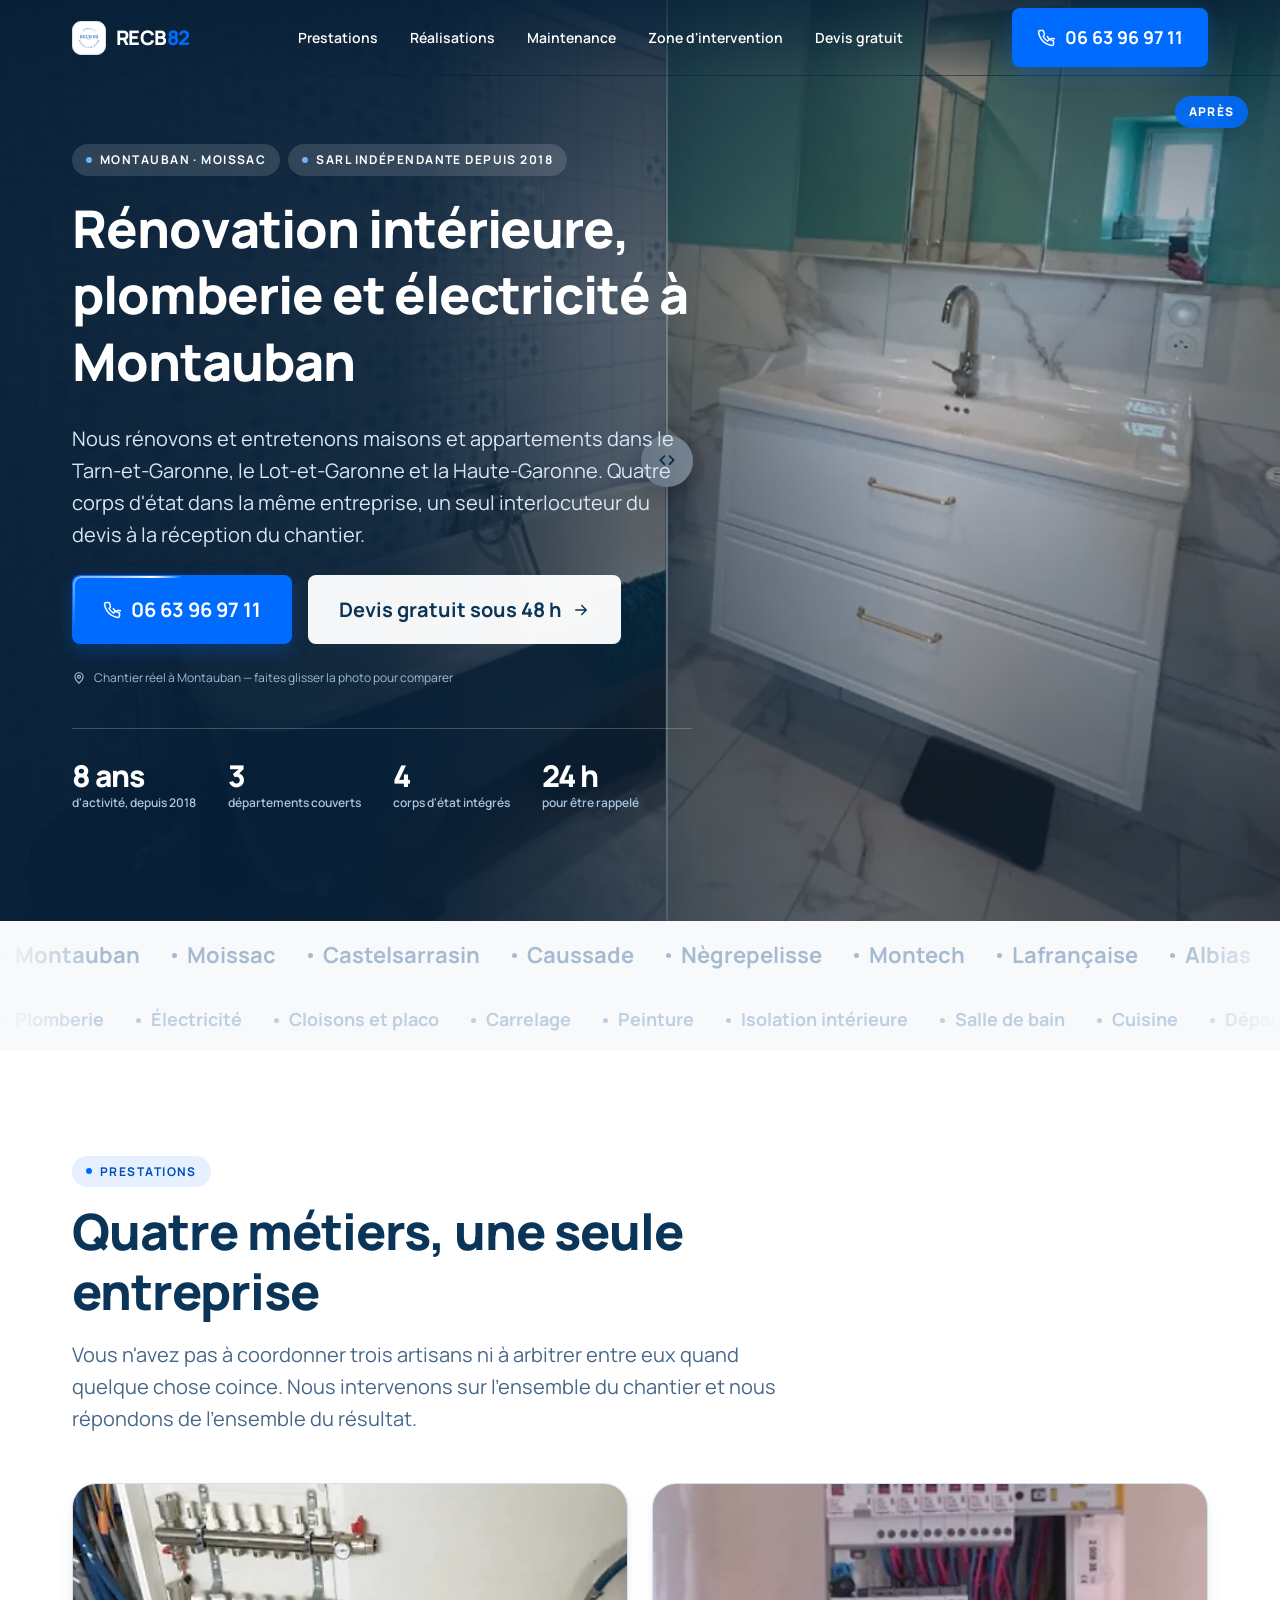
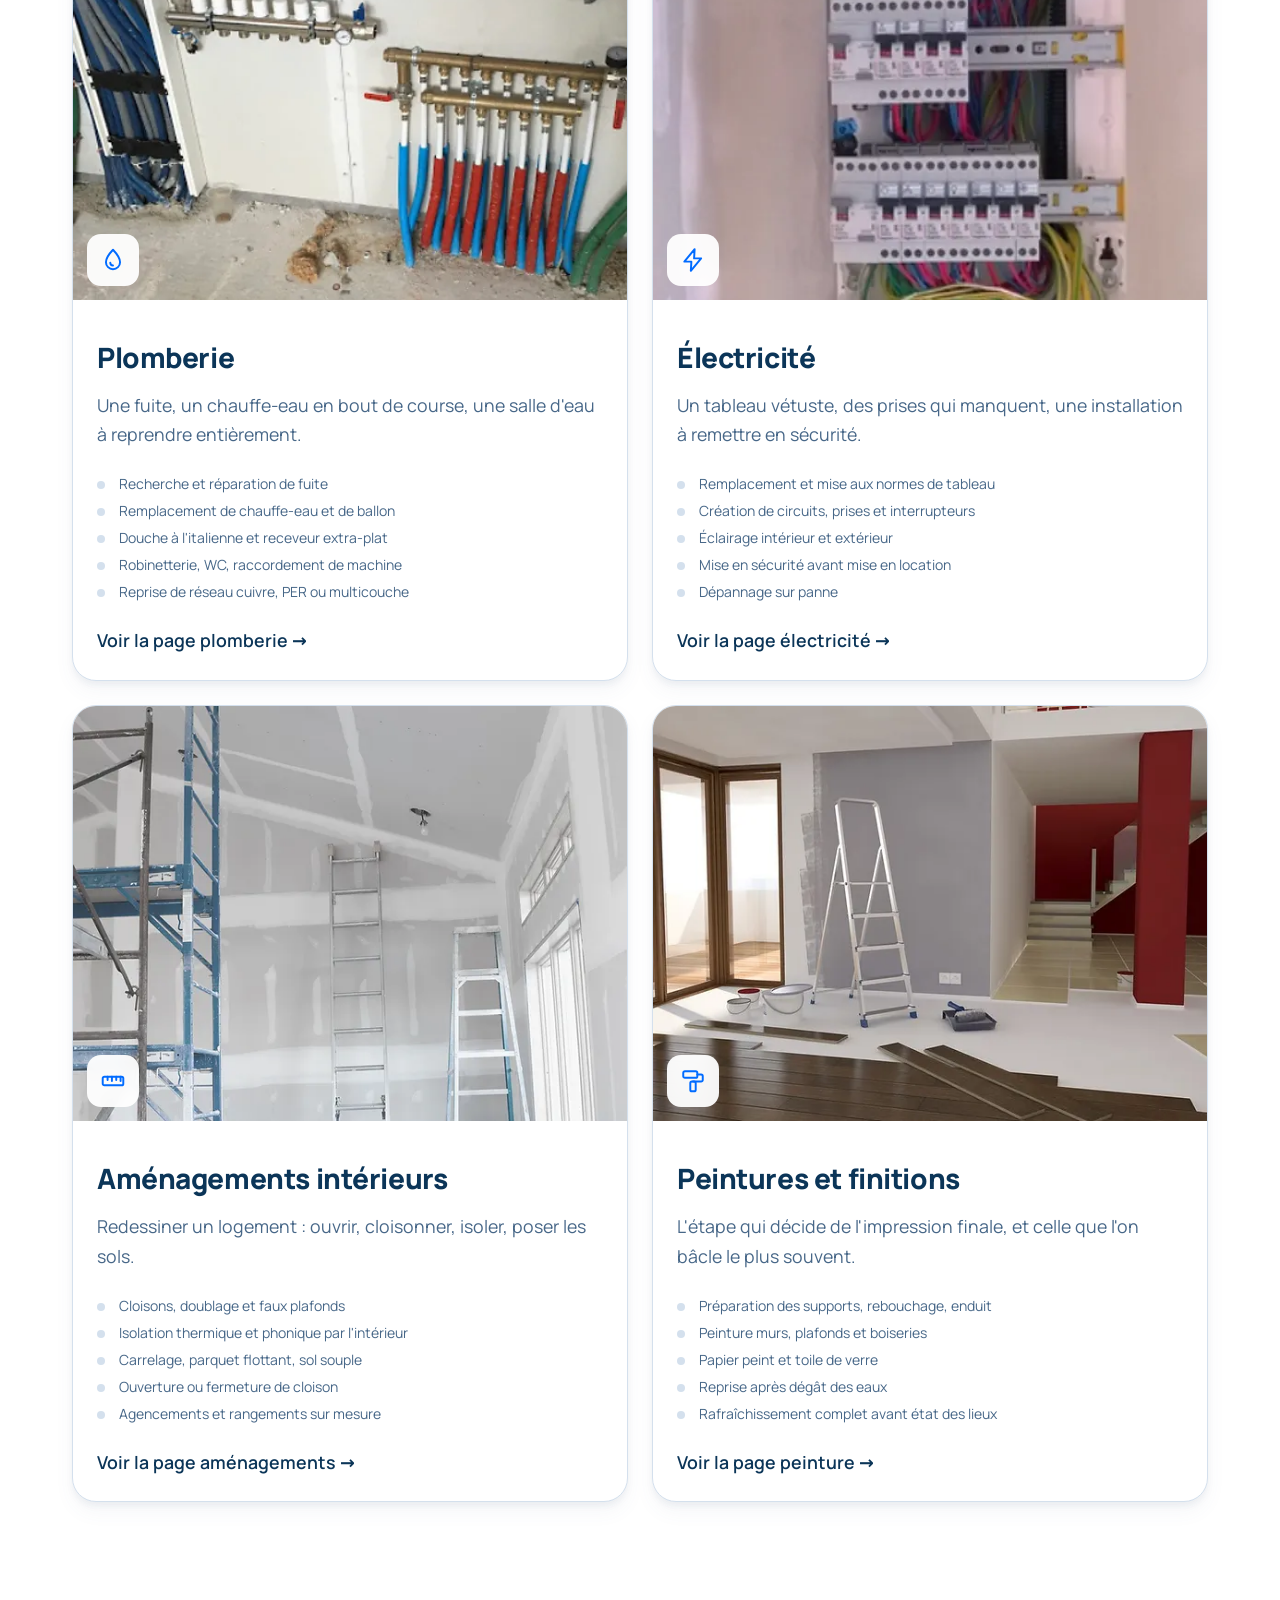
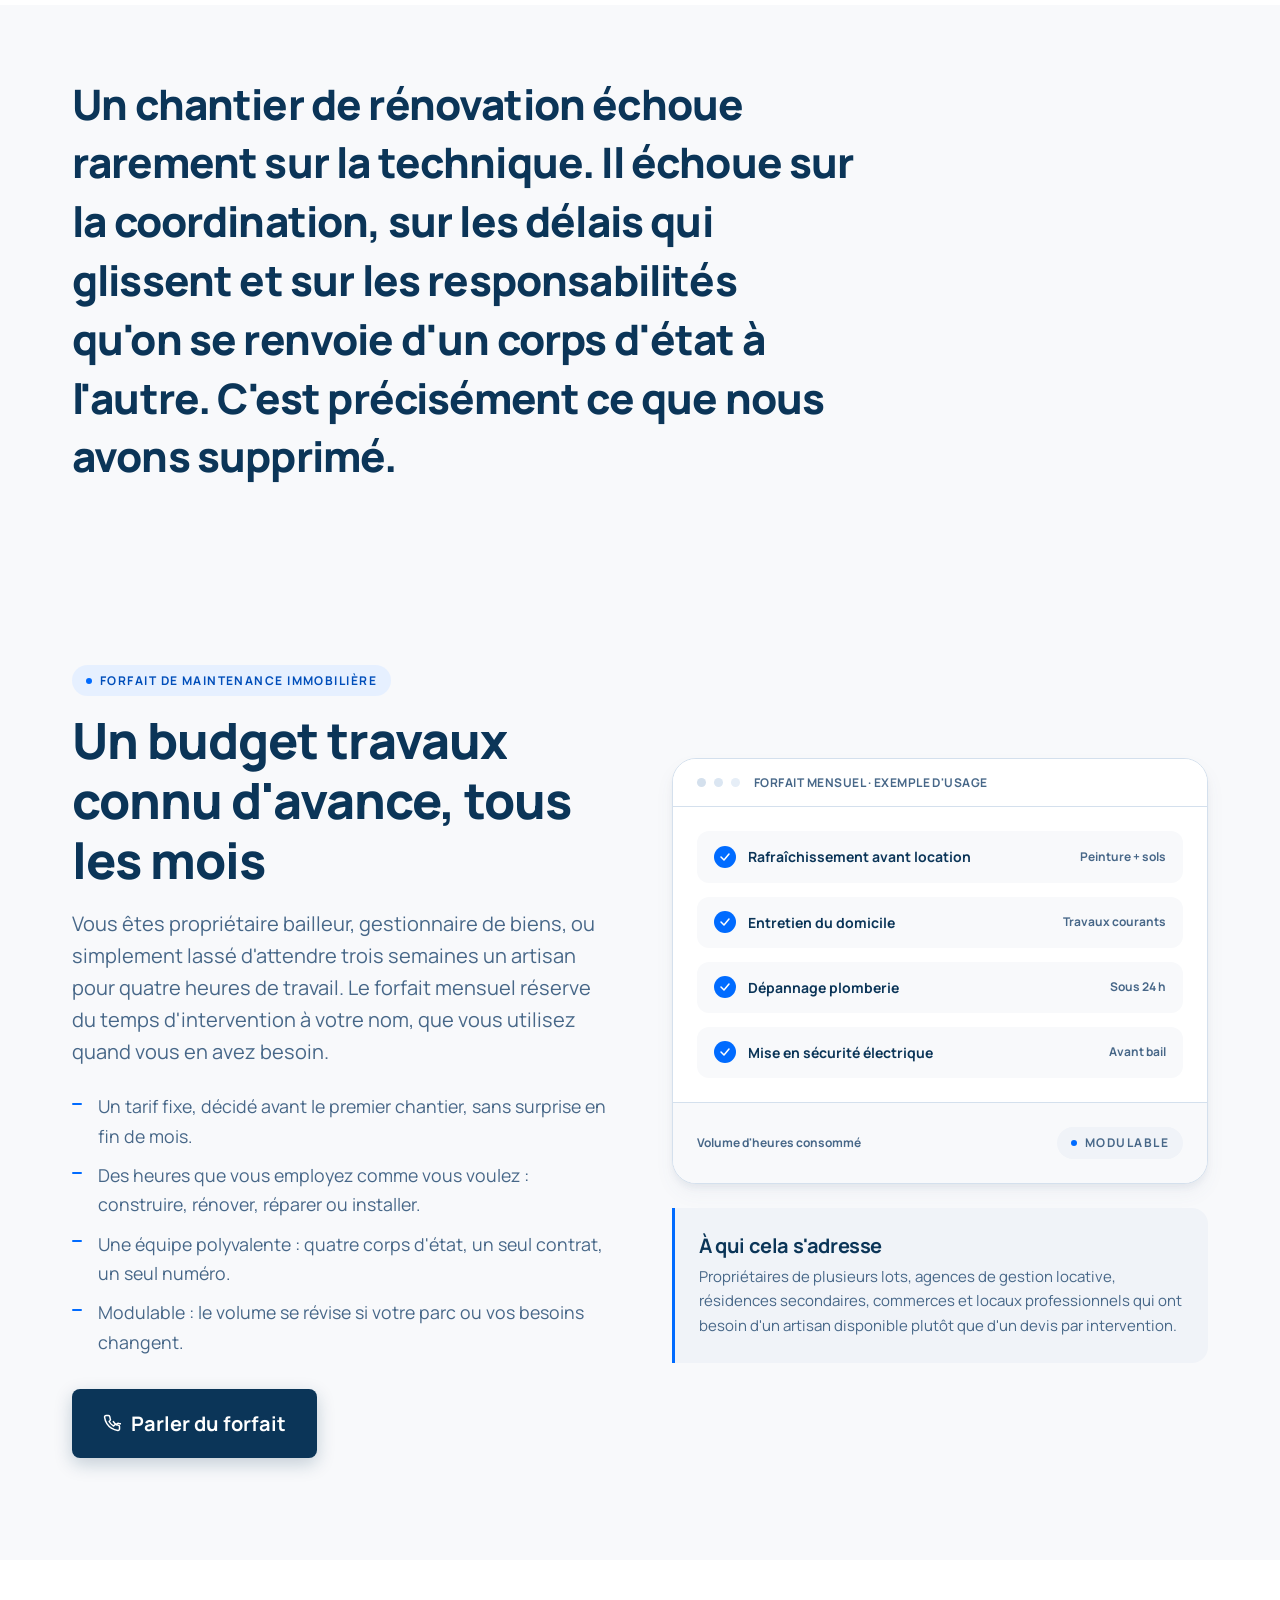
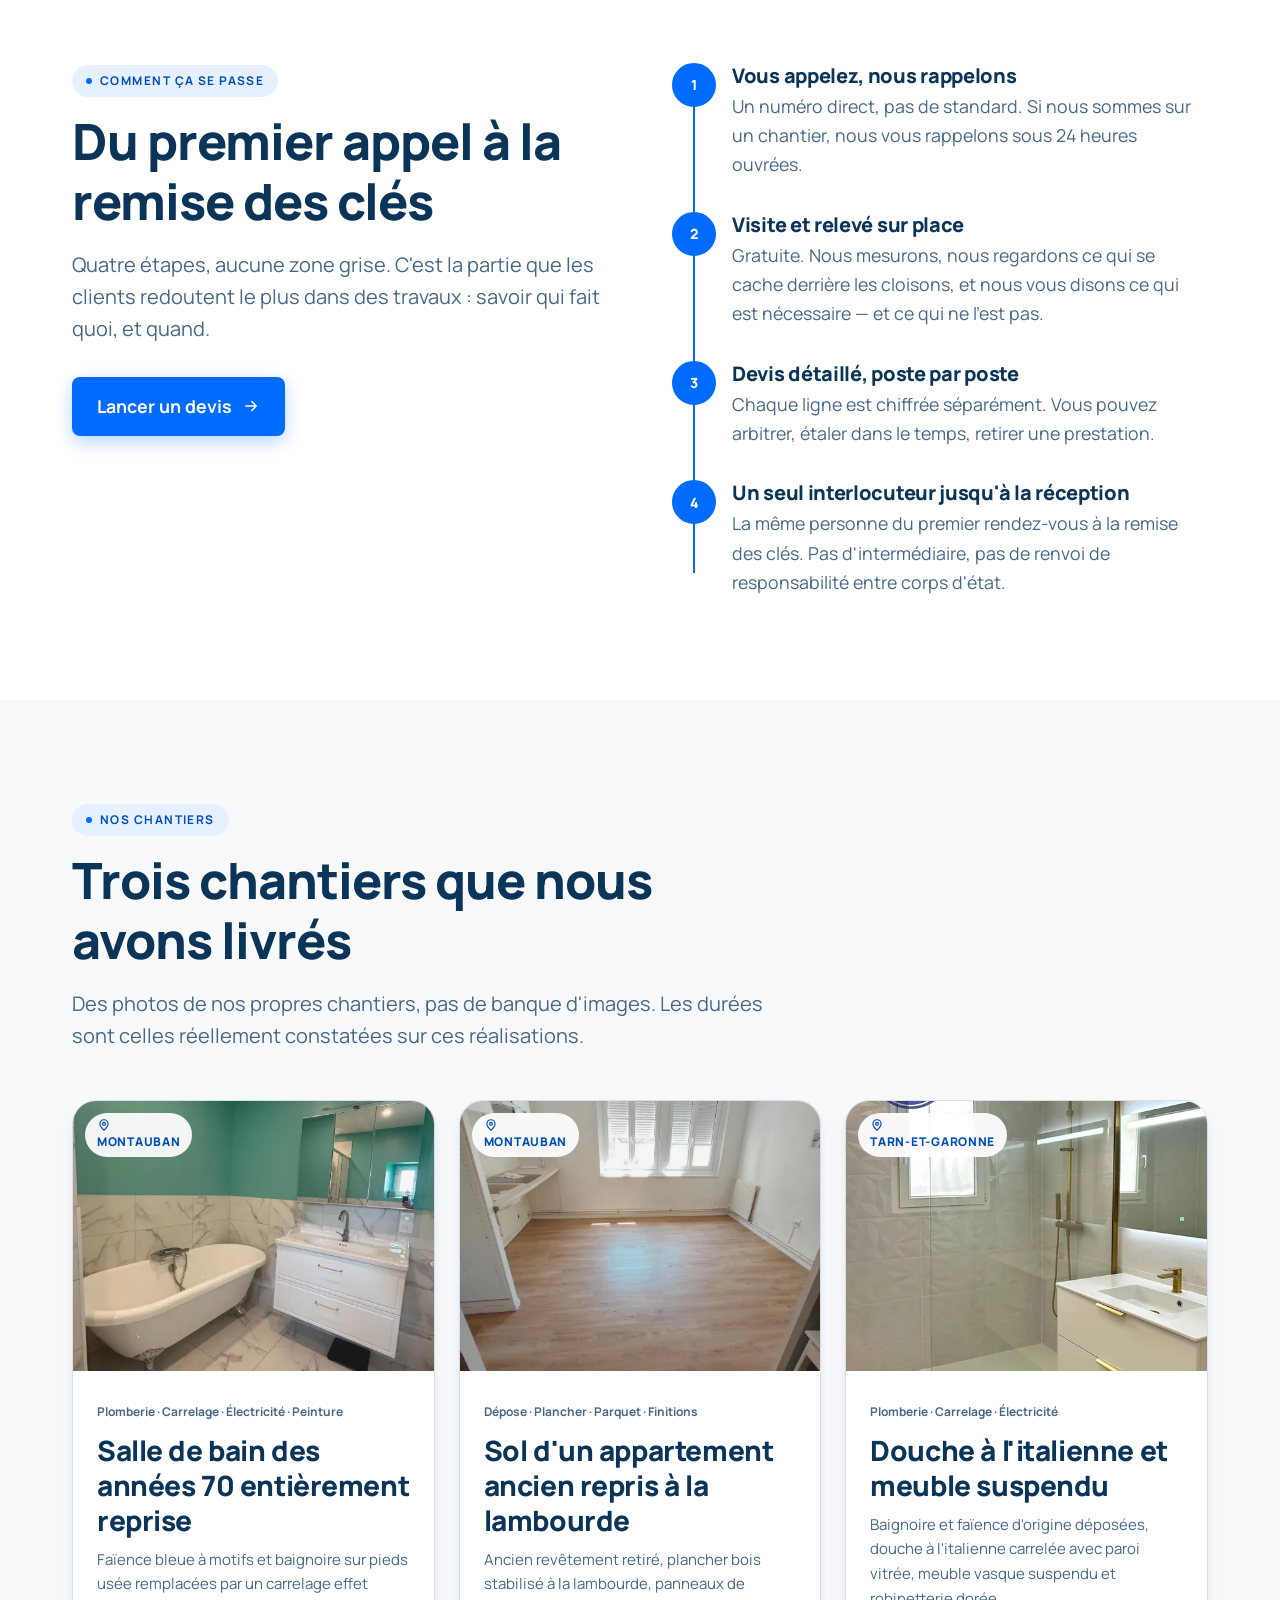
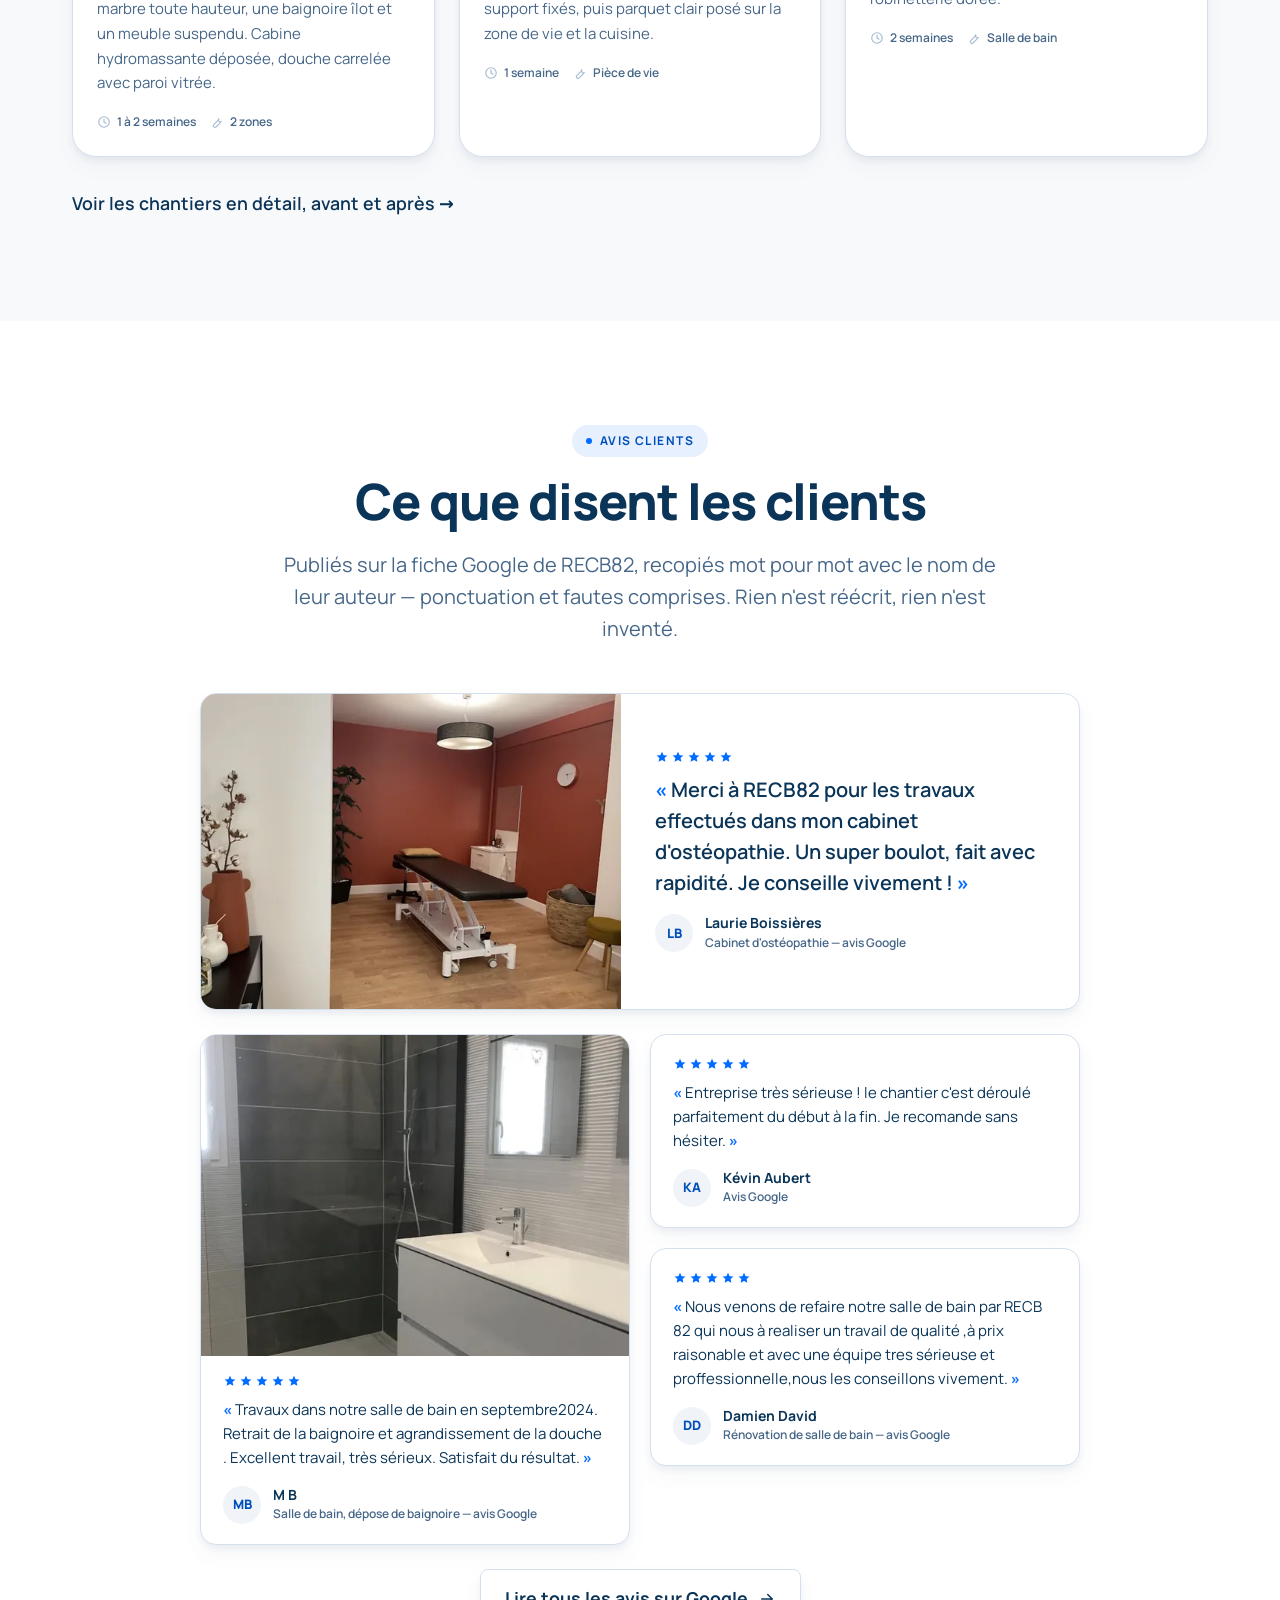
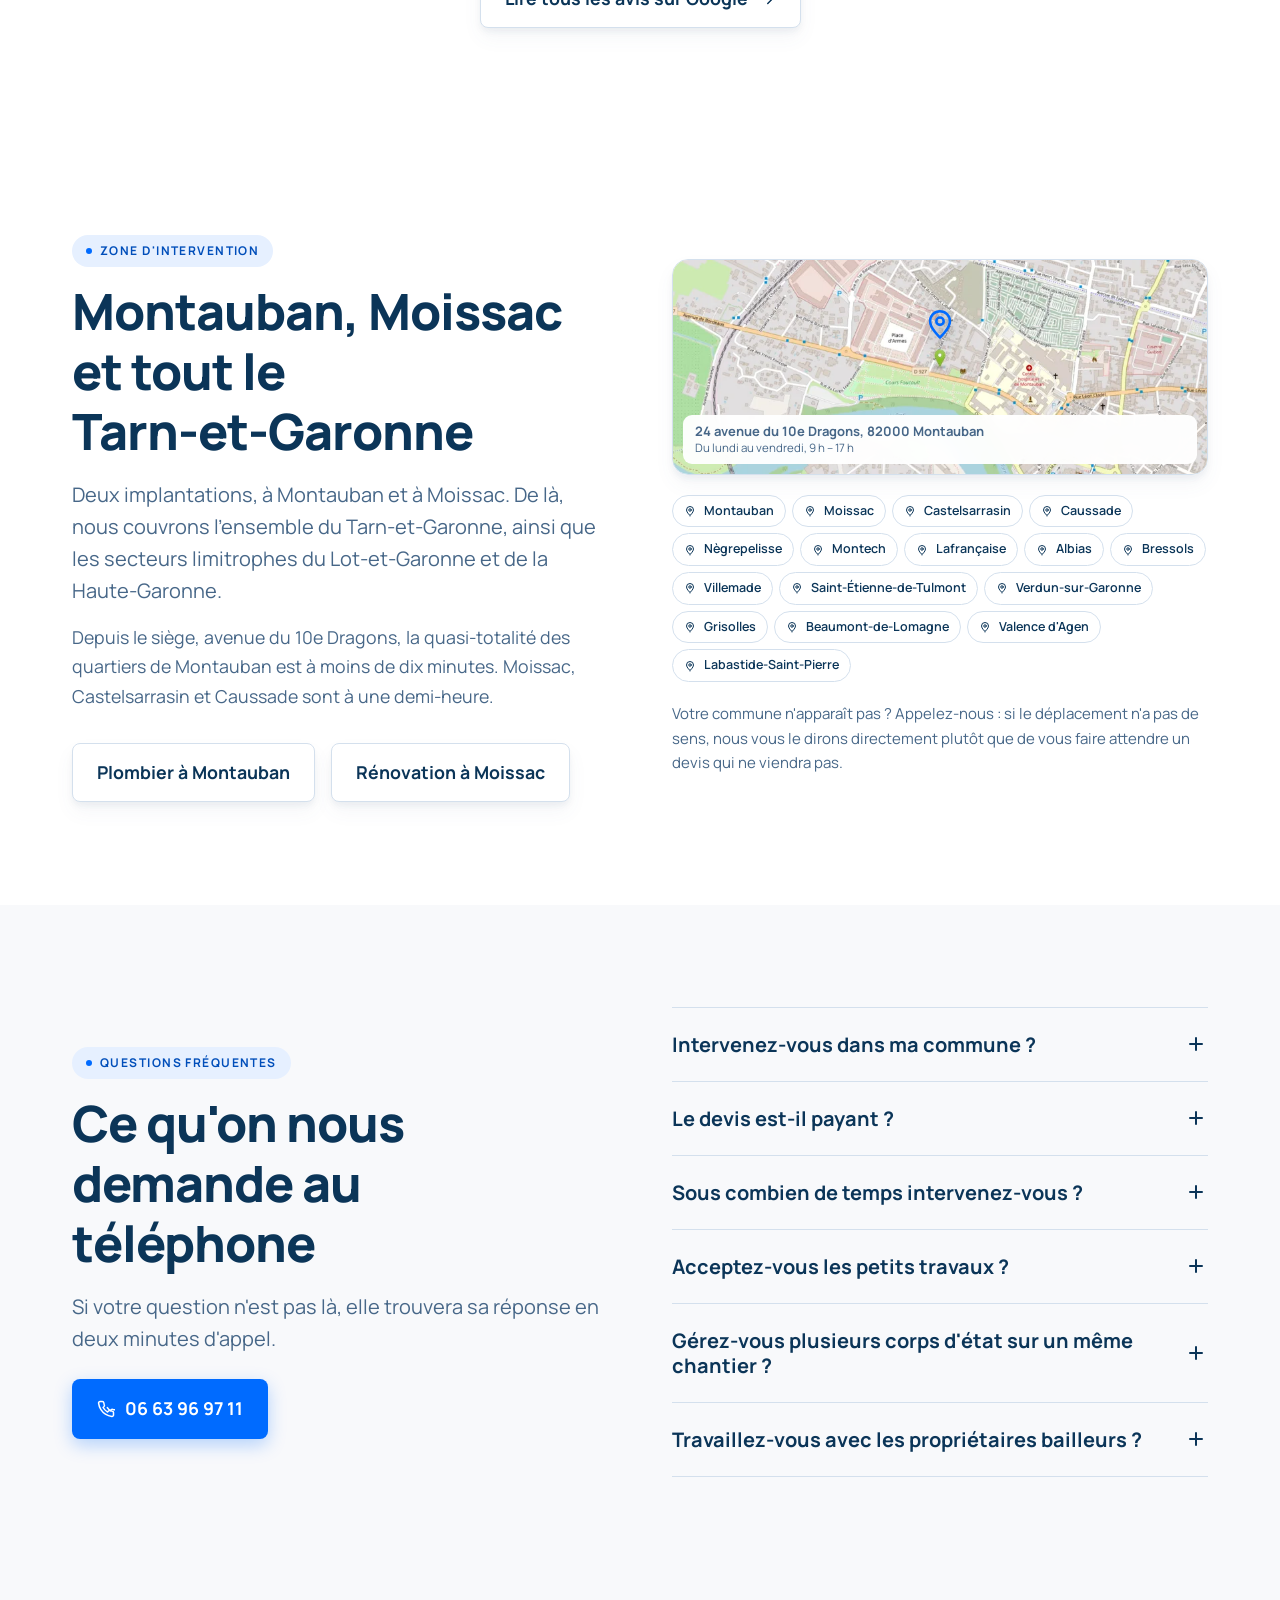
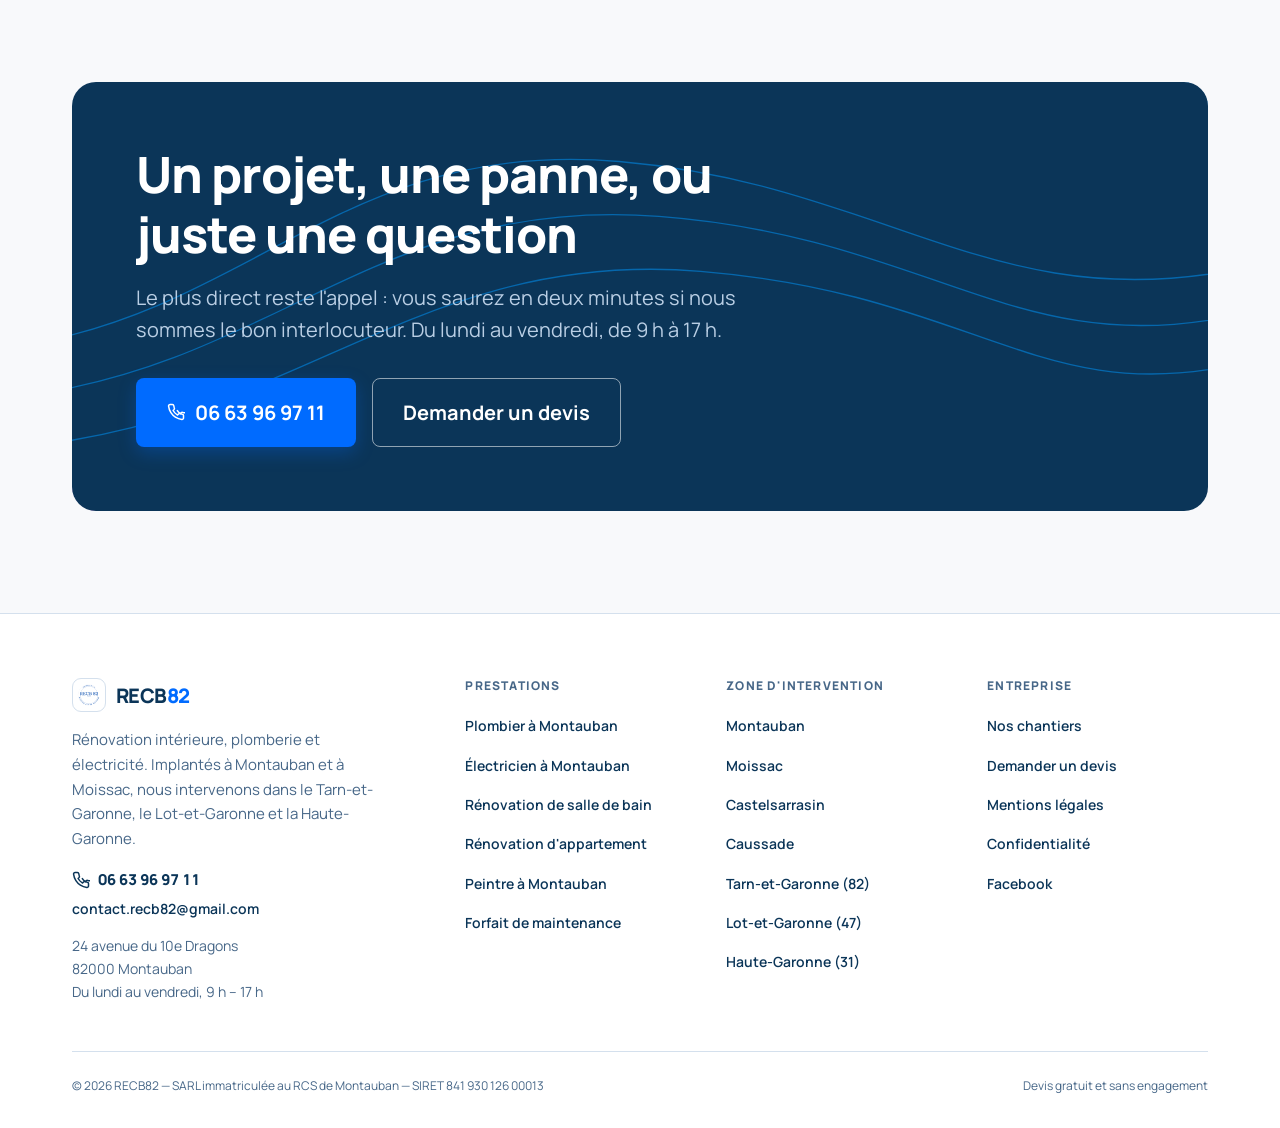
==== commit 541e43cc: "Quatre avis Google réels, recopiés mot pour mot Laurie Boissières, M B, Kévin Aubert et Damien David" ====
--- a/index.html
+++ b/index.html
@@ -435,7 +435,7 @@
       <div class="section-head center">
         <span class="eyebrow">Avis clients</span>
         <h2 data-split>Ce que disent les clients</h2>
-        <p class="lead">Les avis ci-dessous sont publiés sur la fiche Google de RECB82, avec le nom de leur auteur. Rien n'est réécrit, rien n'est inventé.</p>
+        <p class="lead">Publiés sur la fiche Google de RECB82, recopiés mot pour mot avec le nom de leur auteur — ponctuation et fautes comprises. Rien n'est réécrit, rien n'est inventé.</p>
       </div>
 
       <figure class="temoin" data-reveal>
@@ -457,6 +457,46 @@
         </figcaption>
       </figure>
 
+      <div class="avis-grille" data-reveal>
+        <article class="avis__card">
+          <img class="avis__photo"
+               src="/assets/img/sdb-graphite-800.webp"
+               srcset="/assets/img/sdb-graphite-560.webp 560w, /assets/img/sdb-graphite-800.webp 800w"
+               sizes="(min-width: 1040px) 360px, (min-width: 640px) 44vw, 88vw"
+               width="800" height="600" loading="lazy" decoding="async" alt="Douche agrandie à la place de la baignoire, carrelage graphite, chantier RECB82">
+          <div class="avis__stars" aria-hidden="true"><svg viewBox="0 0 24 24" fill="currentColor" aria-hidden="true"><path d="M12 2.8l2.8 6 6.5.7-4.9 4.4 1.4 6.4L12 17l-5.8 3.3 1.4-6.4L2.7 9.5l6.5-.7z"/></svg><svg viewBox="0 0 24 24" fill="currentColor" aria-hidden="true"><path d="M12 2.8l2.8 6 6.5.7-4.9 4.4 1.4 6.4L12 17l-5.8 3.3 1.4-6.4L2.7 9.5l6.5-.7z"/></svg><svg viewBox="0 0 24 24" fill="currentColor" aria-hidden="true"><path d="M12 2.8l2.8 6 6.5.7-4.9 4.4 1.4 6.4L12 17l-5.8 3.3 1.4-6.4L2.7 9.5l6.5-.7z"/></svg><svg viewBox="0 0 24 24" fill="currentColor" aria-hidden="true"><path d="M12 2.8l2.8 6 6.5.7-4.9 4.4 1.4 6.4L12 17l-5.8 3.3 1.4-6.4L2.7 9.5l6.5-.7z"/></svg><svg viewBox="0 0 24 24" fill="currentColor" aria-hidden="true"><path d="M12 2.8l2.8 6 6.5.7-4.9 4.4 1.4 6.4L12 17l-5.8 3.3 1.4-6.4L2.7 9.5l6.5-.7z"/></svg></div>
+          <p class="avis__quote">Travaux dans notre salle de bain en septembre2024. Retrait de la baignoire et agrandissement de la douche . Excellent travail, très sérieux. Satisfait du résultat.</p>
+          <div class="avis__meta">
+            <span class="avis__avatar" aria-hidden="true">MB</span>
+            <div>
+              <div class="avis__name">M B</div>
+              <div class="avis__place">Salle de bain, dépose de baignoire — avis Google</div>
+            </div>
+          </div>
+        </article>
+        <article class="avis__card">
+          <div class="avis__stars" aria-hidden="true"><svg viewBox="0 0 24 24" fill="currentColor" aria-hidden="true"><path d="M12 2.8l2.8 6 6.5.7-4.9 4.4 1.4 6.4L12 17l-5.8 3.3 1.4-6.4L2.7 9.5l6.5-.7z"/></svg><svg viewBox="0 0 24 24" fill="currentColor" aria-hidden="true"><path d="M12 2.8l2.8 6 6.5.7-4.9 4.4 1.4 6.4L12 17l-5.8 3.3 1.4-6.4L2.7 9.5l6.5-.7z"/></svg><svg viewBox="0 0 24 24" fill="currentColor" aria-hidden="true"><path d="M12 2.8l2.8 6 6.5.7-4.9 4.4 1.4 6.4L12 17l-5.8 3.3 1.4-6.4L2.7 9.5l6.5-.7z"/></svg><svg viewBox="0 0 24 24" fill="currentColor" aria-hidden="true"><path d="M12 2.8l2.8 6 6.5.7-4.9 4.4 1.4 6.4L12 17l-5.8 3.3 1.4-6.4L2.7 9.5l6.5-.7z"/></svg><svg viewBox="0 0 24 24" fill="currentColor" aria-hidden="true"><path d="M12 2.8l2.8 6 6.5.7-4.9 4.4 1.4 6.4L12 17l-5.8 3.3 1.4-6.4L2.7 9.5l6.5-.7z"/></svg></div>
+          <p class="avis__quote">Entreprise très sérieuse ! le chantier c'est déroulé parfaitement du début à la fin. Je recomande sans hésiter.</p>
+          <div class="avis__meta">
+            <span class="avis__avatar" aria-hidden="true">KA</span>
+            <div>
+              <div class="avis__name">Kévin Aubert</div>
+              <div class="avis__place">Avis Google</div>
+            </div>
+          </div>
+        </article>
+        <article class="avis__card">
+          <div class="avis__stars" aria-hidden="true"><svg viewBox="0 0 24 24" fill="currentColor" aria-hidden="true"><path d="M12 2.8l2.8 6 6.5.7-4.9 4.4 1.4 6.4L12 17l-5.8 3.3 1.4-6.4L2.7 9.5l6.5-.7z"/></svg><svg viewBox="0 0 24 24" fill="currentColor" aria-hidden="true"><path d="M12 2.8l2.8 6 6.5.7-4.9 4.4 1.4 6.4L12 17l-5.8 3.3 1.4-6.4L2.7 9.5l6.5-.7z"/></svg><svg viewBox="0 0 24 24" fill="currentColor" aria-hidden="true"><path d="M12 2.8l2.8 6 6.5.7-4.9 4.4 1.4 6.4L12 17l-5.8 3.3 1.4-6.4L2.7 9.5l6.5-.7z"/></svg><svg viewBox="0 0 24 24" fill="currentColor" aria-hidden="true"><path d="M12 2.8l2.8 6 6.5.7-4.9 4.4 1.4 6.4L12 17l-5.8 3.3 1.4-6.4L2.7 9.5l6.5-.7z"/></svg><svg viewBox="0 0 24 24" fill="currentColor" aria-hidden="true"><path d="M12 2.8l2.8 6 6.5.7-4.9 4.4 1.4 6.4L12 17l-5.8 3.3 1.4-6.4L2.7 9.5l6.5-.7z"/></svg></div>
+          <p class="avis__quote">Nous venons de refaire notre salle de bain par RECB 82 qui nous à realiser un travail de qualité ,à prix raisonable et avec une équipe tres sérieuse et proffessionnelle,nous les conseillons vivement.</p>
+          <div class="avis__meta">
+            <span class="avis__avatar" aria-hidden="true">DD</span>
+            <div>
+              <div class="avis__name">Damien David</div>
+              <div class="avis__place">Rénovation de salle de bain — avis Google</div>
+            </div>
+          </div>
+        </article>
+      </div>
       <p class="temoin__lien" data-reveal>
         <a class="btn btn--ghost" href="https://share.google/a4yzzD9digosslrYk" target="_blank" rel="noopener">
           Lire tous les avis sur Google <svg width="18" height="18" viewBox="0 0 24 24" fill="none" stroke="currentColor" stroke-width="2" stroke-linecap="round" stroke-linejoin="round" aria-hidden="true"><path d="M5 12h14M13 6l6 6-6 6"/></svg>
--- a/assets/css/styles.css
+++ b/assets/css/styles.css
@@ -1147,6 +1147,36 @@
 .temoin__quote::before { content: '« '; color: var(--blue); font-weight: var(--fw-extra); }
 .temoin__quote::after  { content: ' »'; color: var(--blue); font-weight: var(--fw-extra); }
 .temoin__lien { margin-top: var(--s-3); text-align: center; }
+/* Les avis suivants, en colonnes CSS : chaque carte fait la hauteur de son
+   texte. Une grille alignerait tout sur le plus long avis et creuserait des
+   trous sous les plus courts. */
+.avis-grille {
+  columns: 1; column-gap: 20px;
+  margin-top: var(--s-3);
+  /* Meme largeur que le temoignage mis en avant : le bloc se lit d'un tenant. */
+  max-width: 880px; margin-inline: auto;
+}
+.avis-grille .avis__card {
+  break-inside: avoid;
+  margin: 0 0 20px;
+}
+/* Une carte peut porter la photo jointe a l'avis : elle occupe toute la
+   largeur, le rembourrage de la carte passe donc sur le contenu seul. */
+.avis-grille .avis__card:has(.avis__photo) { padding: 0 0 20px; }
+.avis__photo {
+  width: 100%; aspect-ratio: 4 / 3; object-fit: cover; display: block;
+  margin-bottom: 18px;
+  border-radius: calc(var(--r-card) - 1px) calc(var(--r-card) - 1px) 0 0;
+  background: var(--pebble);
+}
+.avis__card:has(.avis__photo) .avis__stars,
+.avis__card:has(.avis__photo) .avis__quote,
+.avis__card:has(.avis__photo) .avis__meta { margin-inline: 22px; }
+@media (min-width: 640px) { .avis-grille { columns: 2; } }
+/* Trois colonnes seulement quand il y a de quoi les remplir. */
+@media (min-width: 1040px) {
+  .avis-grille--large { max-width: none; columns: 3; }
+}
 @media (min-width: 860px) {
   .temoin { grid-template-columns: 420px 1fr; align-items: stretch; }
   .temoin__photo { height: 100%; aspect-ratio: auto; }
--- a/assets/css/styles.css
+++ b/assets/css/styles.css
@@ -1147,6 +1147,36 @@
 .temoin__quote::before { content: '« '; color: var(--blue); font-weight: var(--fw-extra); }
 .temoin__quote::after  { content: ' »'; color: var(--blue); font-weight: var(--fw-extra); }
 .temoin__lien { margin-top: var(--s-3); text-align: center; }
+/* Les avis suivants, en colonnes CSS : chaque carte fait la hauteur de son
+   texte. Une grille alignerait tout sur le plus long avis et creuserait des
+   trous sous les plus courts. */
+.avis-grille {
+  columns: 1; column-gap: 20px;
+  margin-top: var(--s-3);
+  /* Meme largeur que le temoignage mis en avant : le bloc se lit d'un tenant. */
+  max-width: 880px; margin-inline: auto;
+}
+.avis-grille .avis__card {
+  break-inside: avoid;
+  margin: 0 0 20px;
+}
+/* Une carte peut porter la photo jointe a l'avis : elle occupe toute la
+   largeur, le rembourrage de la carte passe donc sur le contenu seul. */
+.avis-grille .avis__card:has(.avis__photo) { padding: 0 0 20px; }
+.avis__photo {
+  width: 100%; aspect-ratio: 4 / 3; object-fit: cover; display: block;
+  margin-bottom: 18px;
+  border-radius: calc(var(--r-card) - 1px) calc(var(--r-card) - 1px) 0 0;
+  background: var(--pebble);
+}
+.avis__card:has(.avis__photo) .avis__stars,
+.avis__card:has(.avis__photo) .avis__quote,
+.avis__card:has(.avis__photo) .avis__meta { margin-inline: 22px; }
+@media (min-width: 640px) { .avis-grille { columns: 2; } }
+/* Trois colonnes seulement quand il y a de quoi les remplir. */
+@media (min-width: 1040px) {
+  .avis-grille--large { max-width: none; columns: 3; }
+}
 @media (min-width: 860px) {
   .temoin { grid-template-columns: 420px 1fr; align-items: stretch; }
   .temoin__photo { height: 100%; aspect-ratio: auto; }
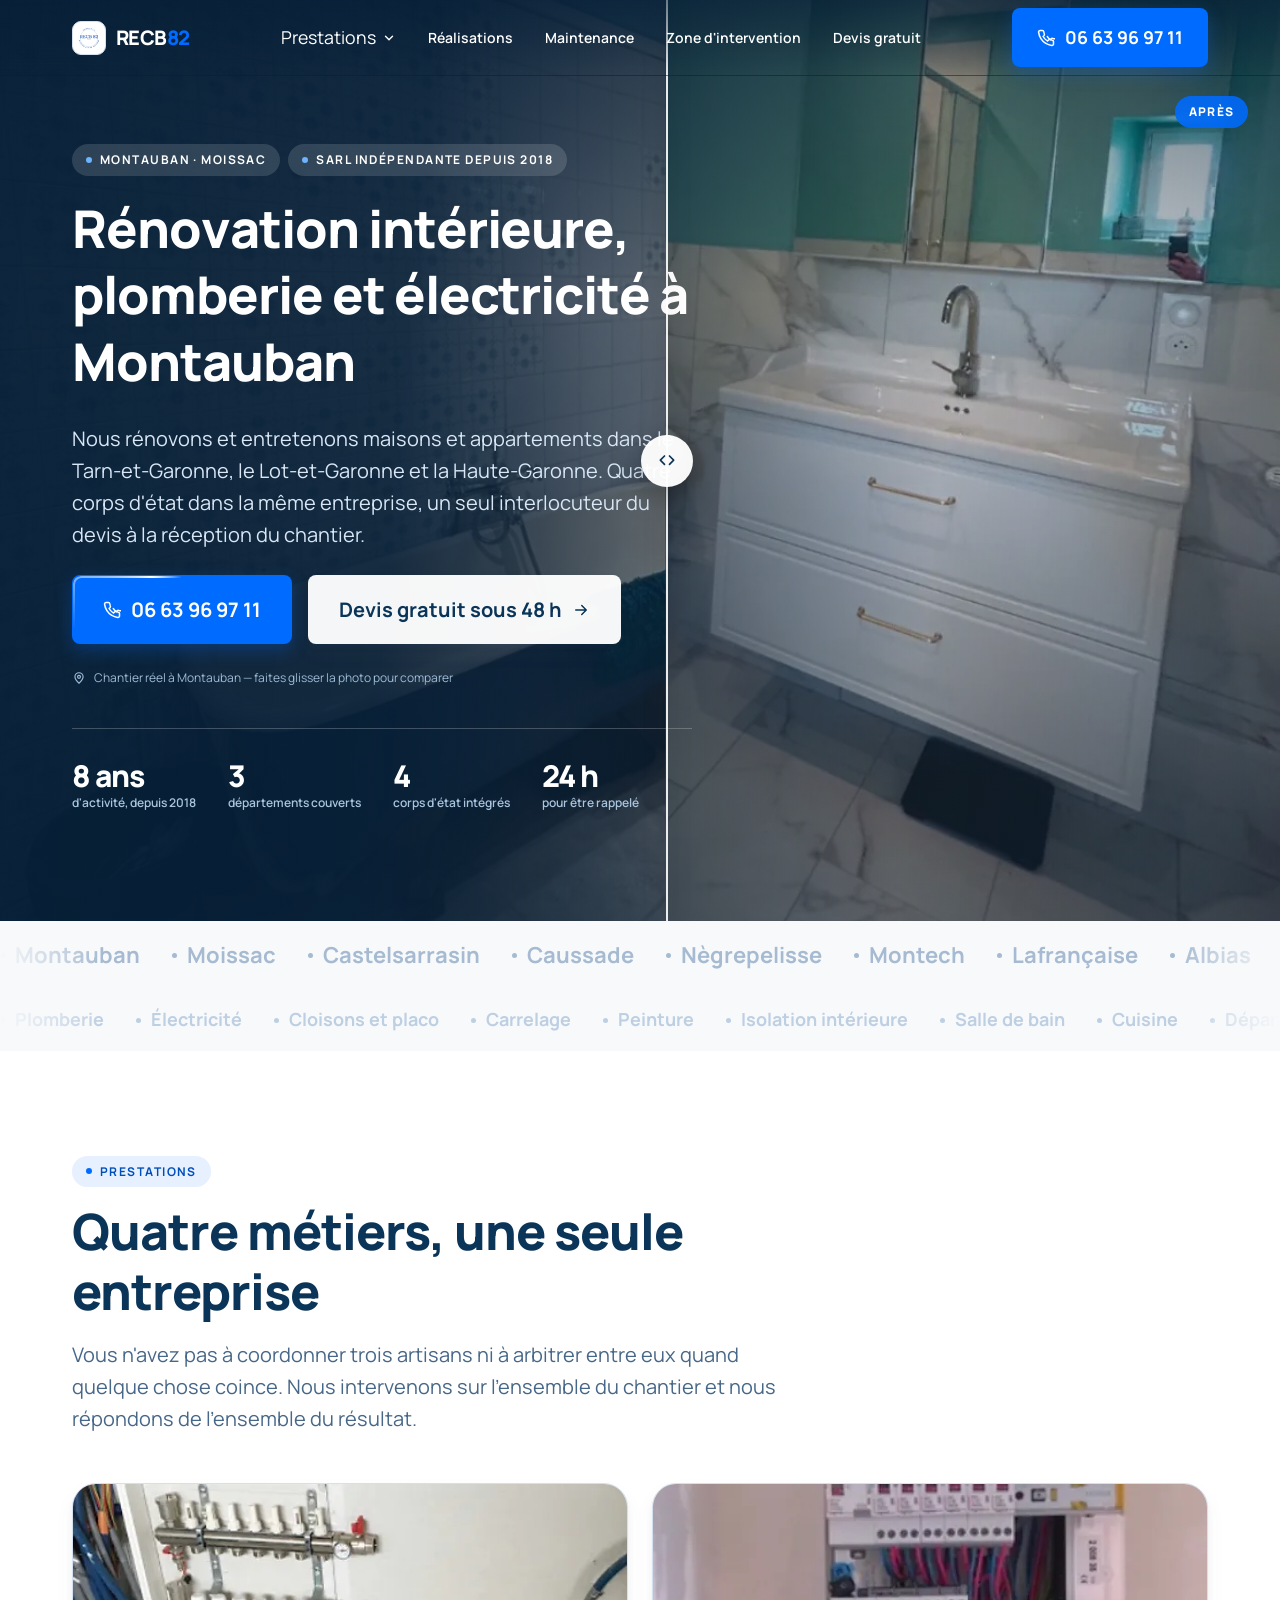
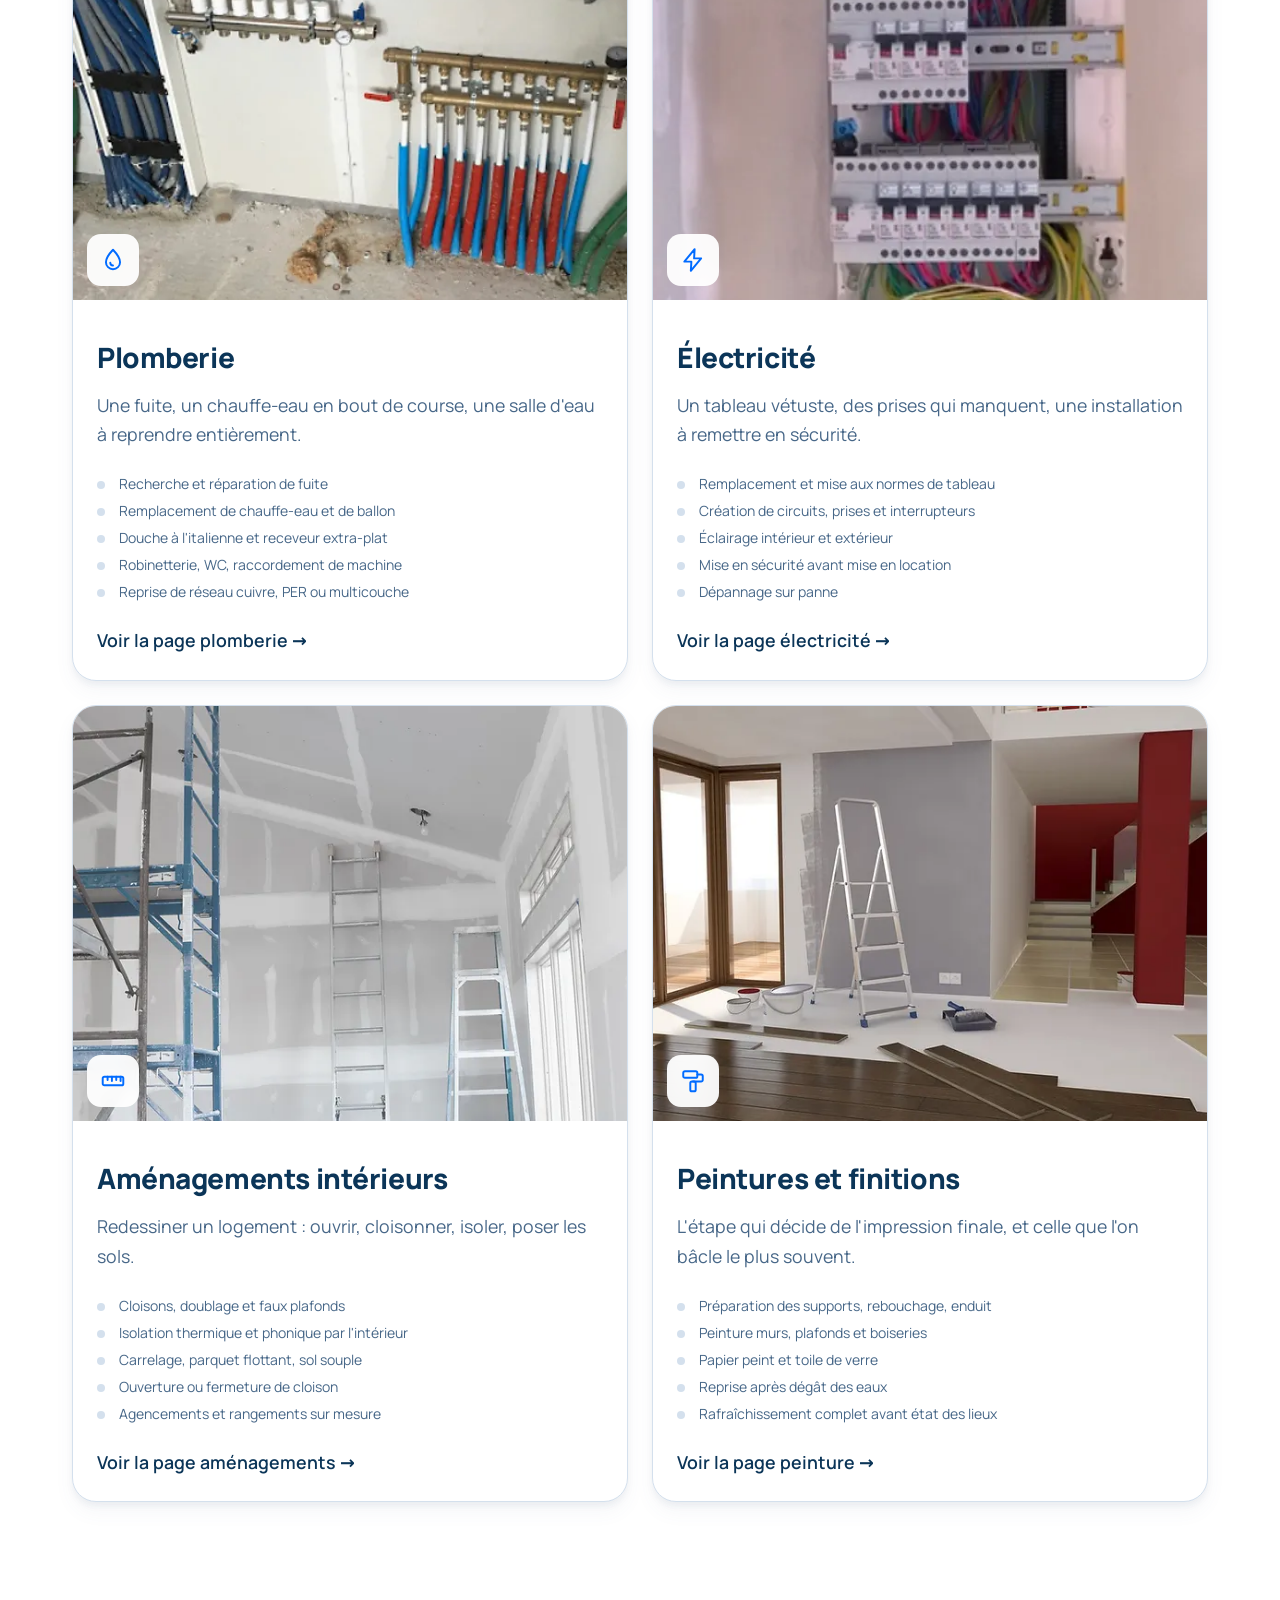
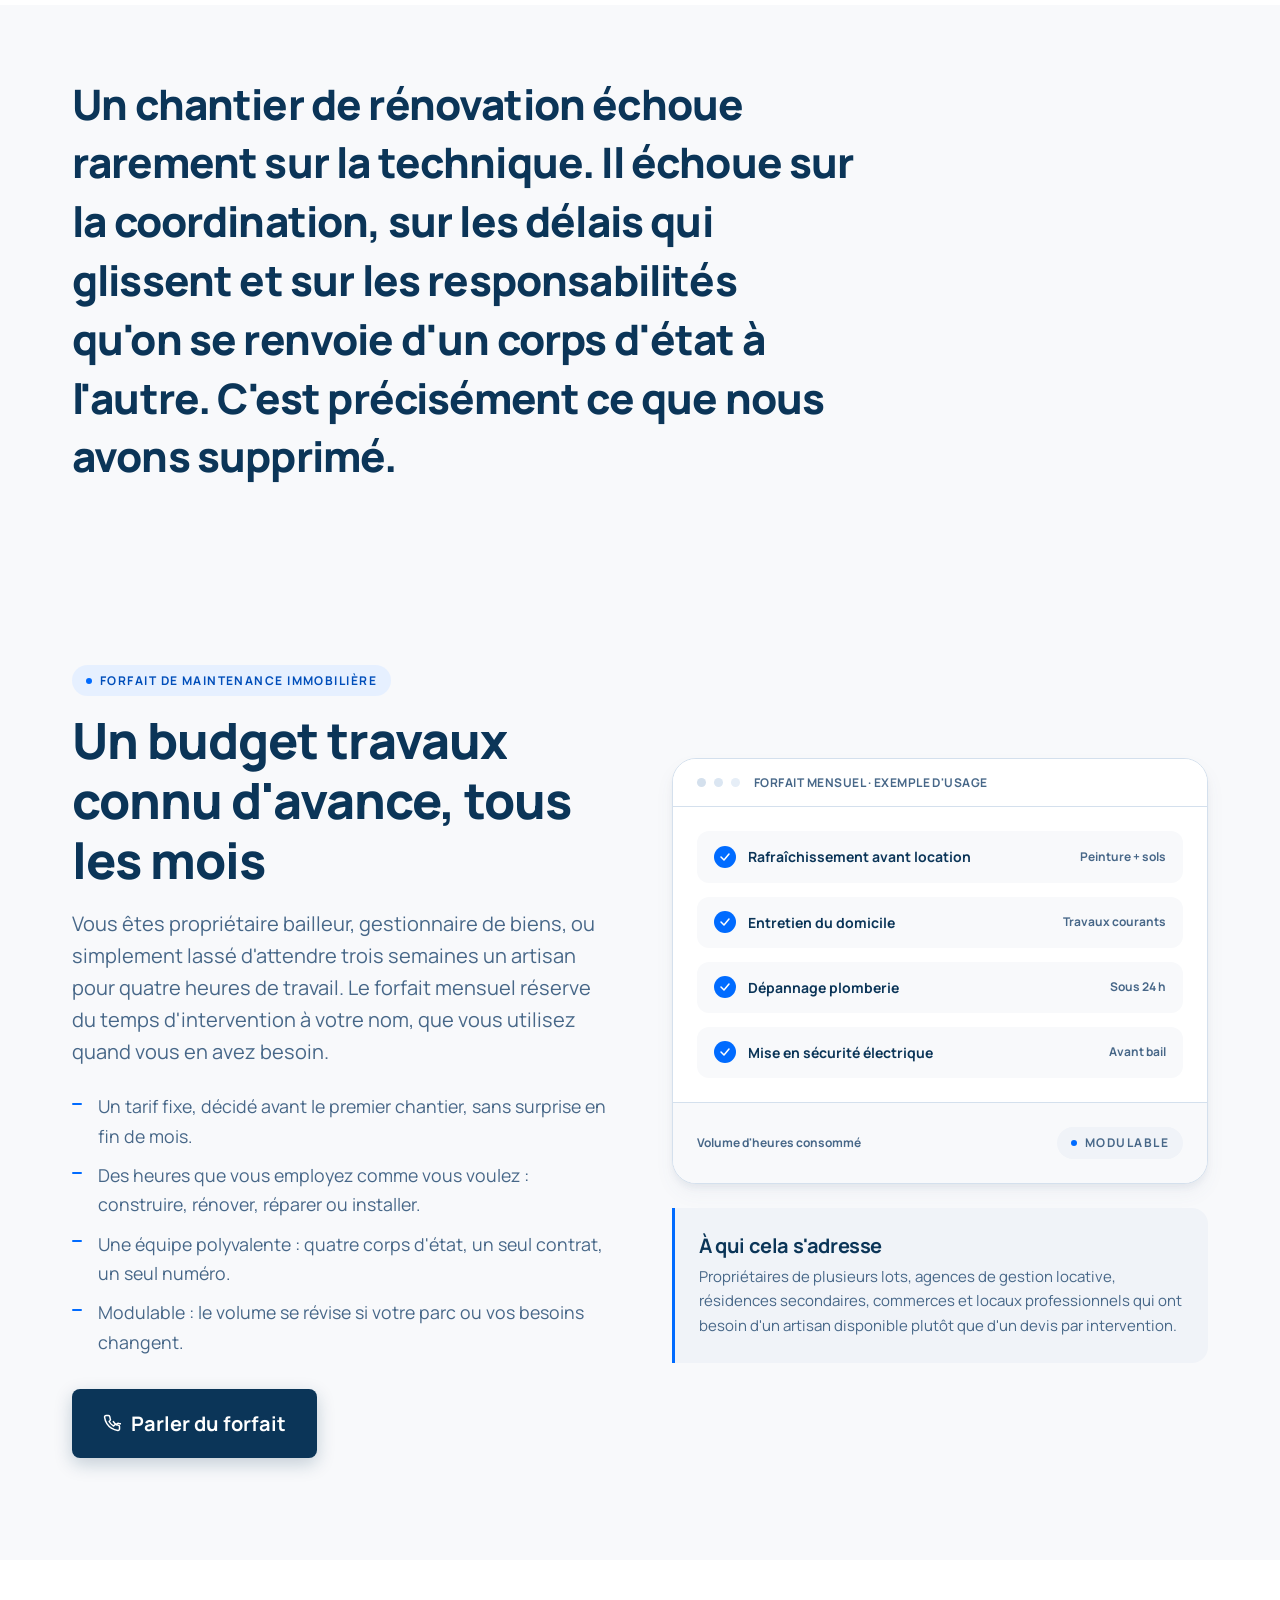
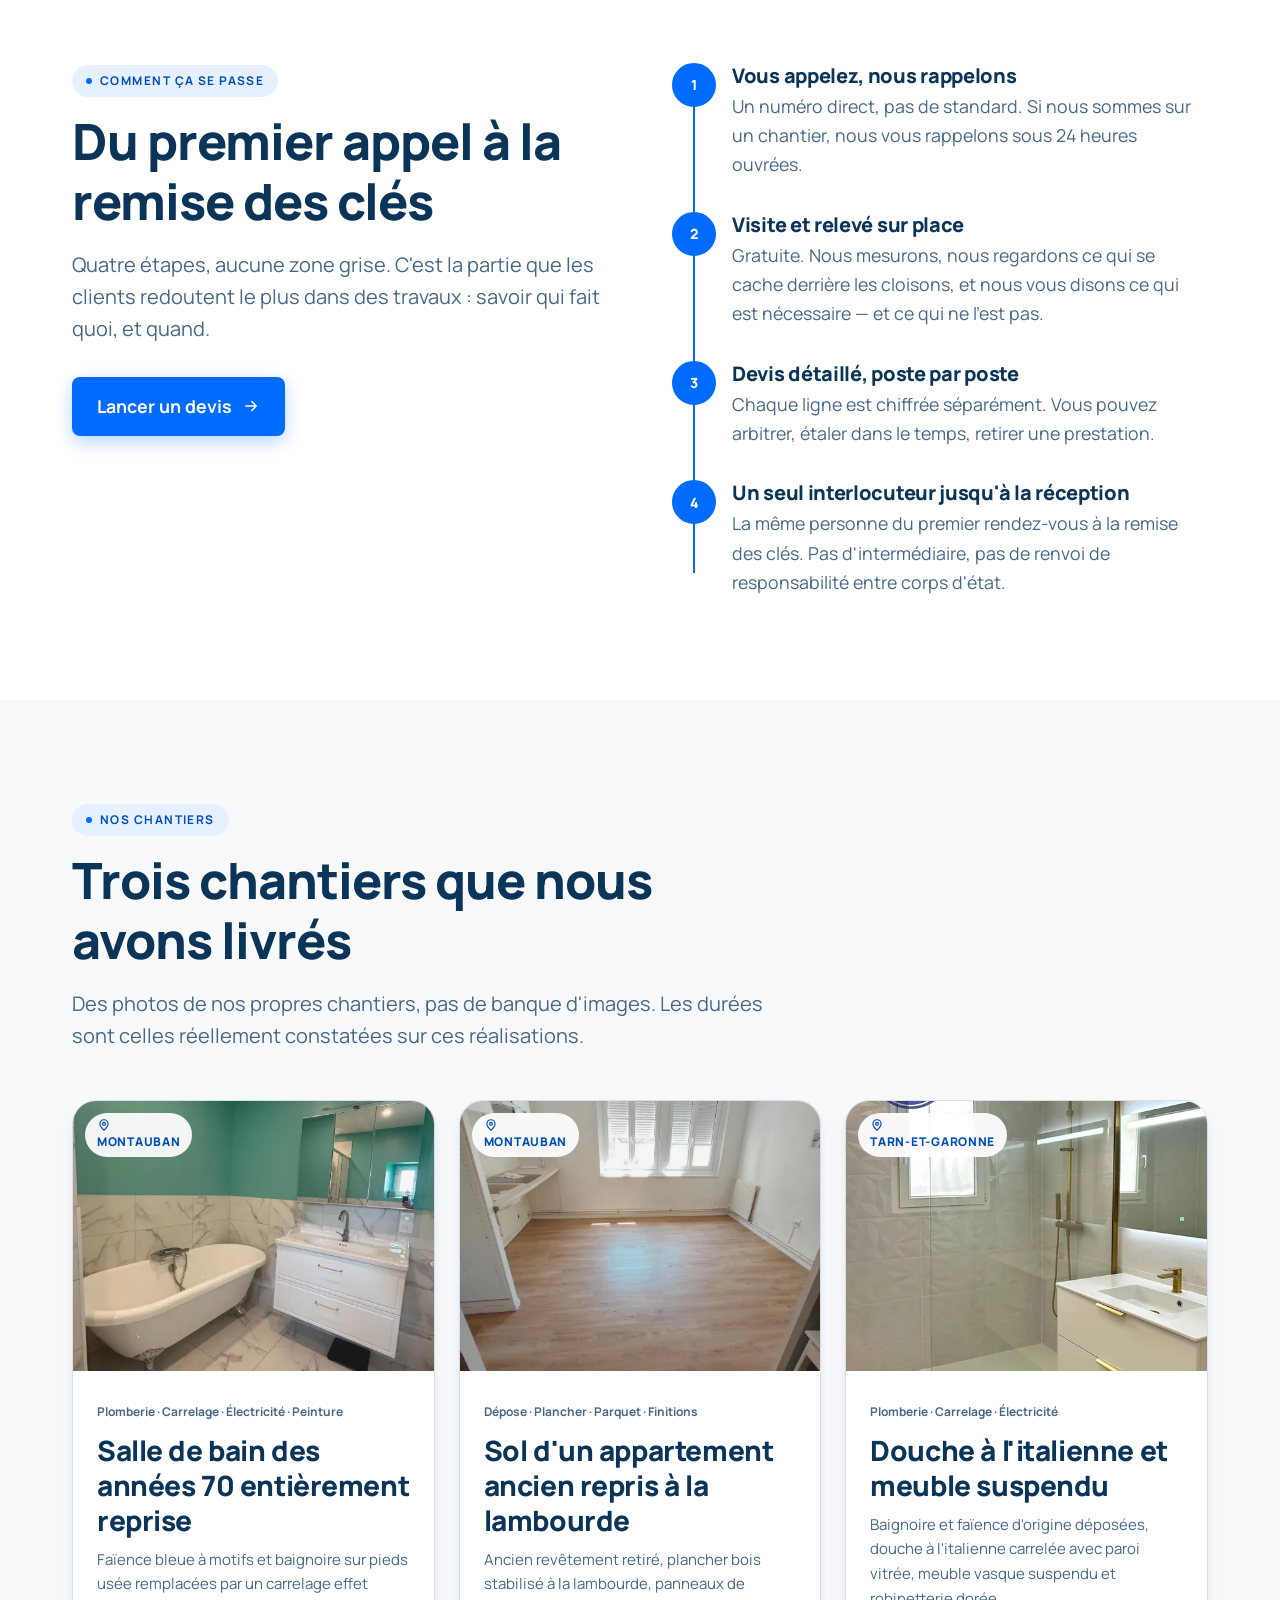
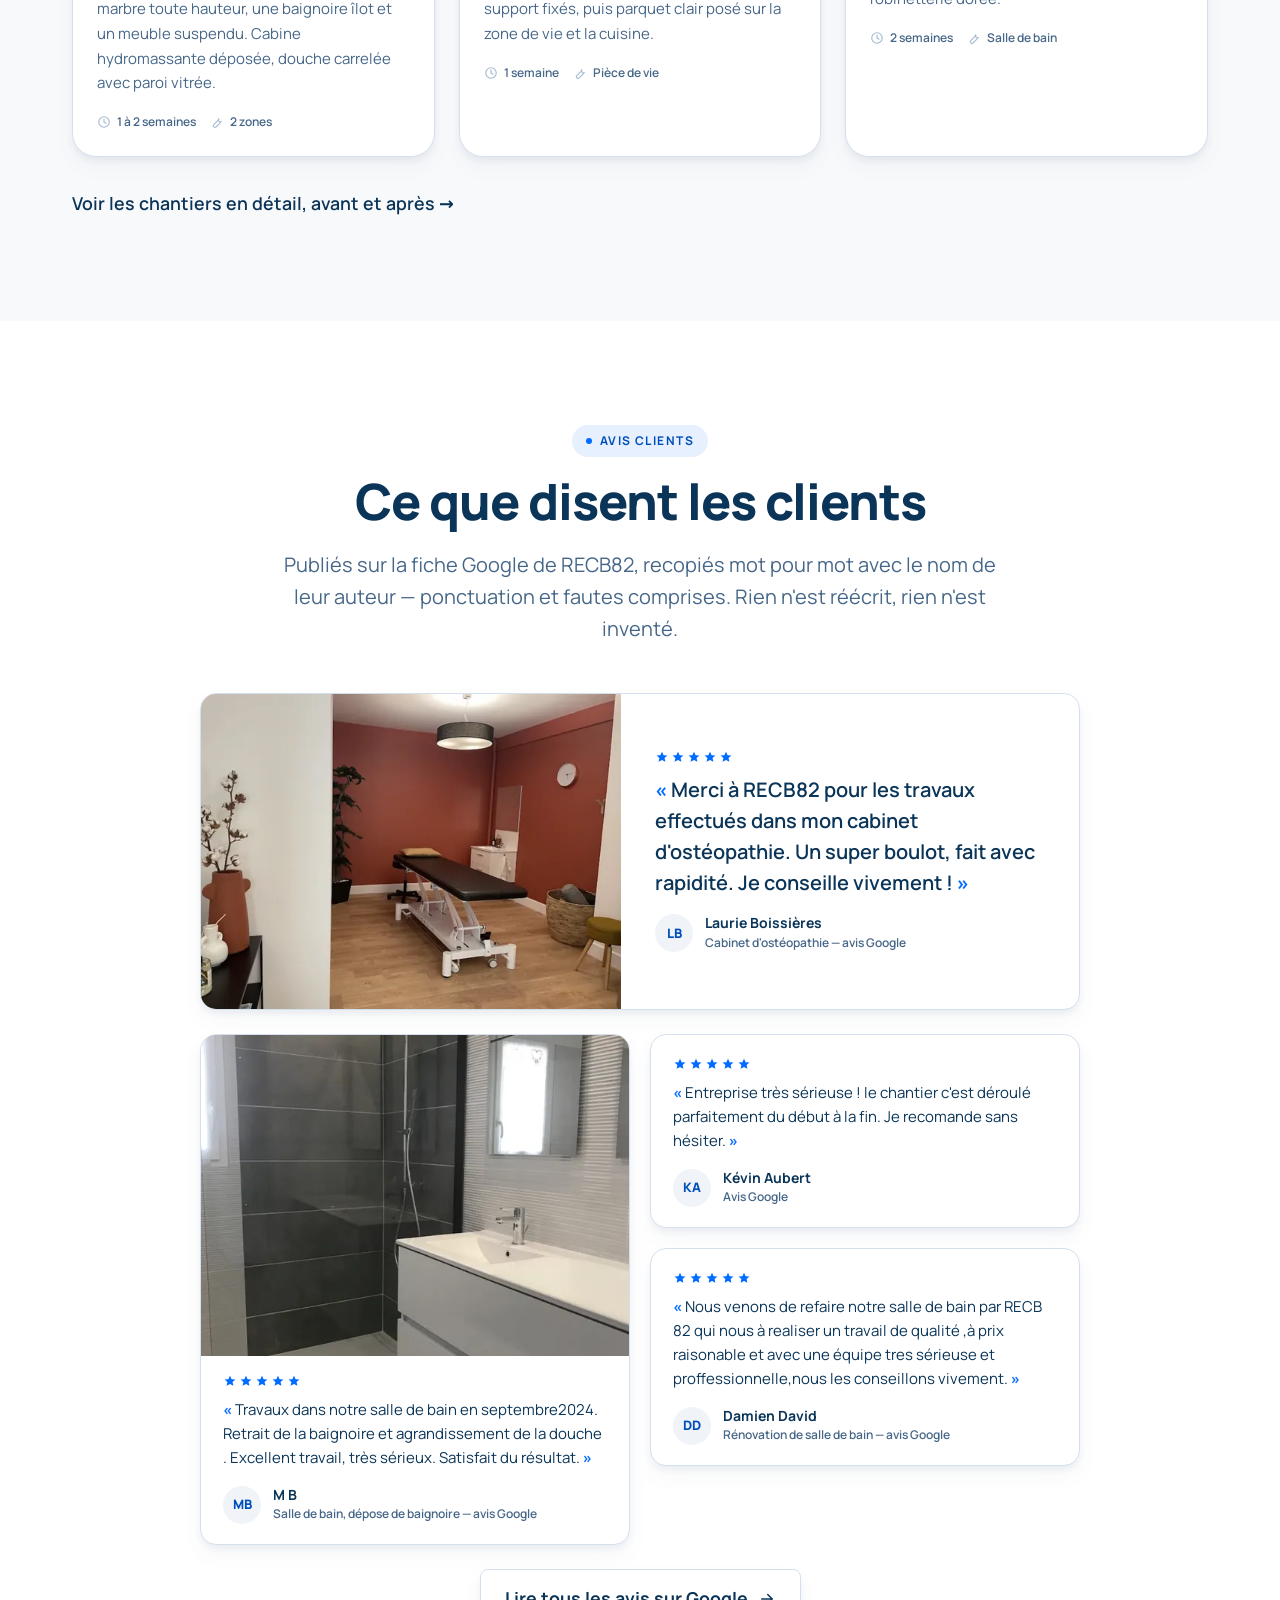
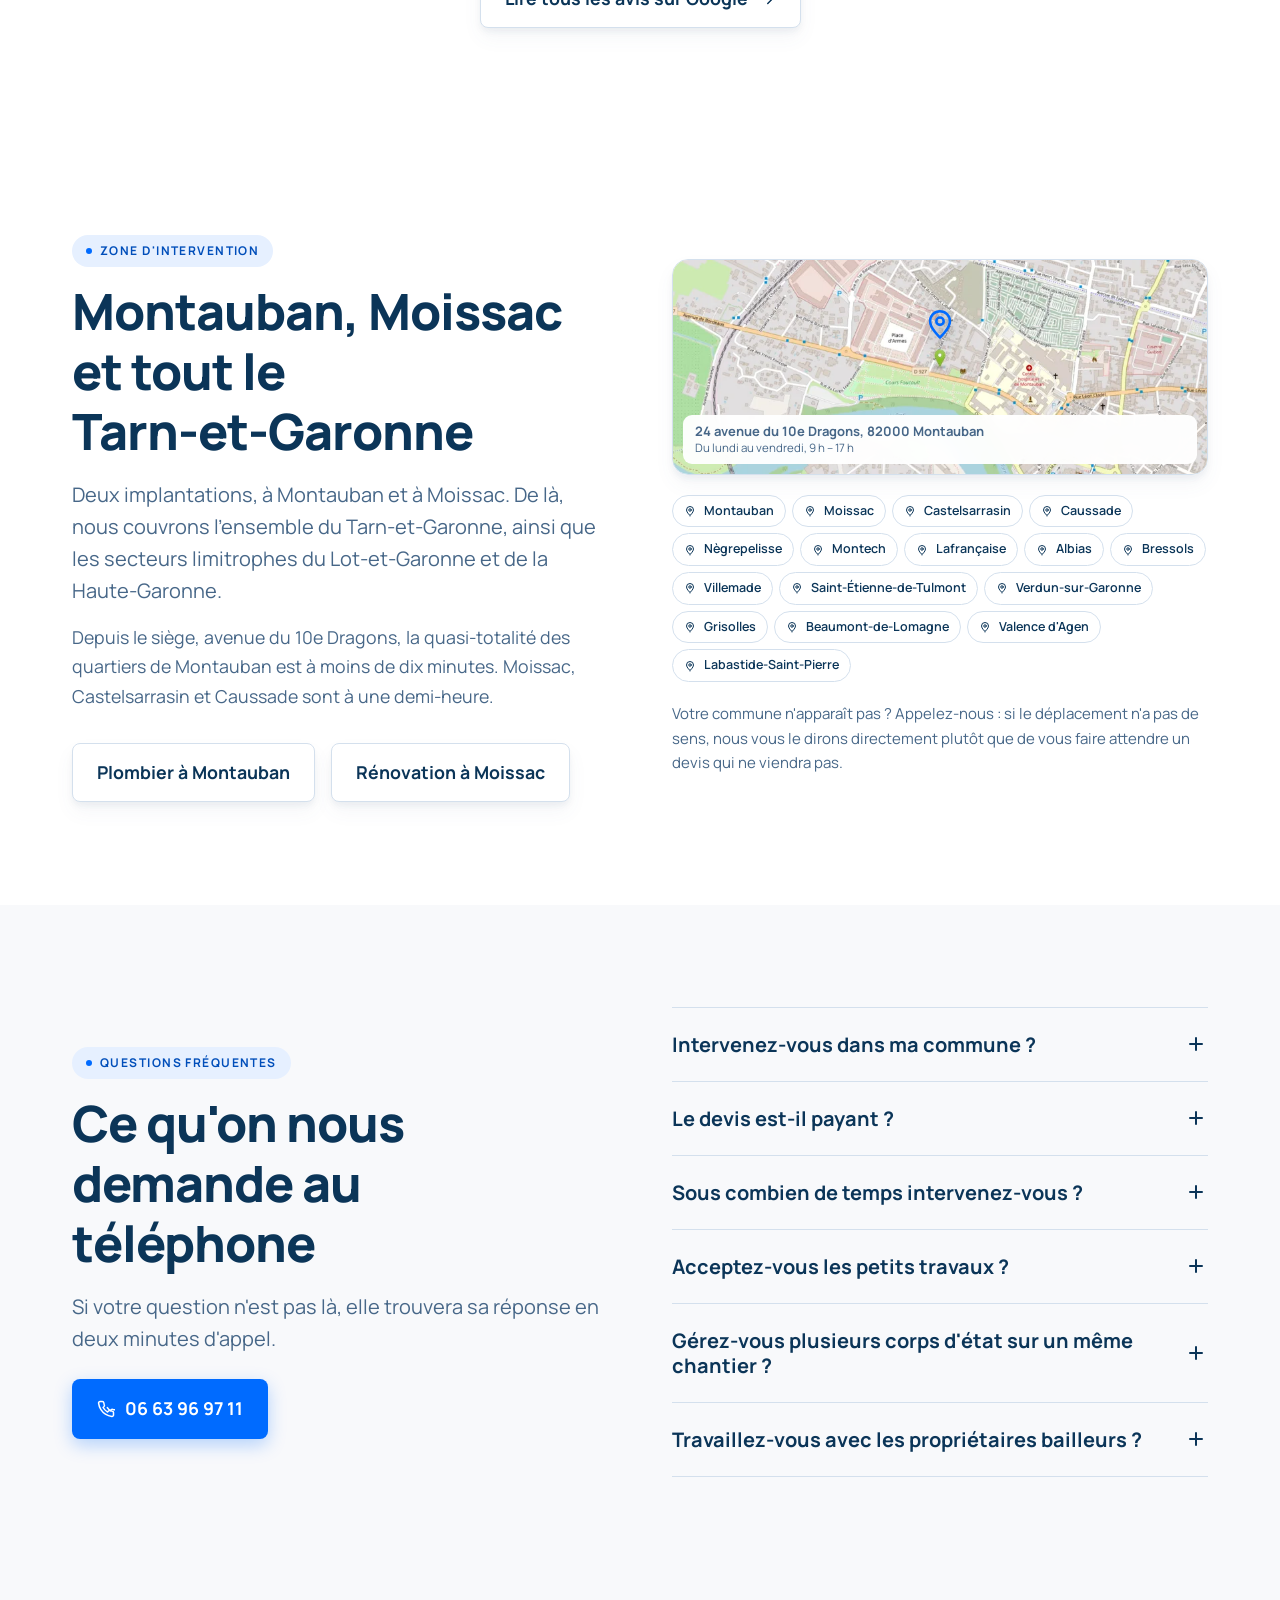
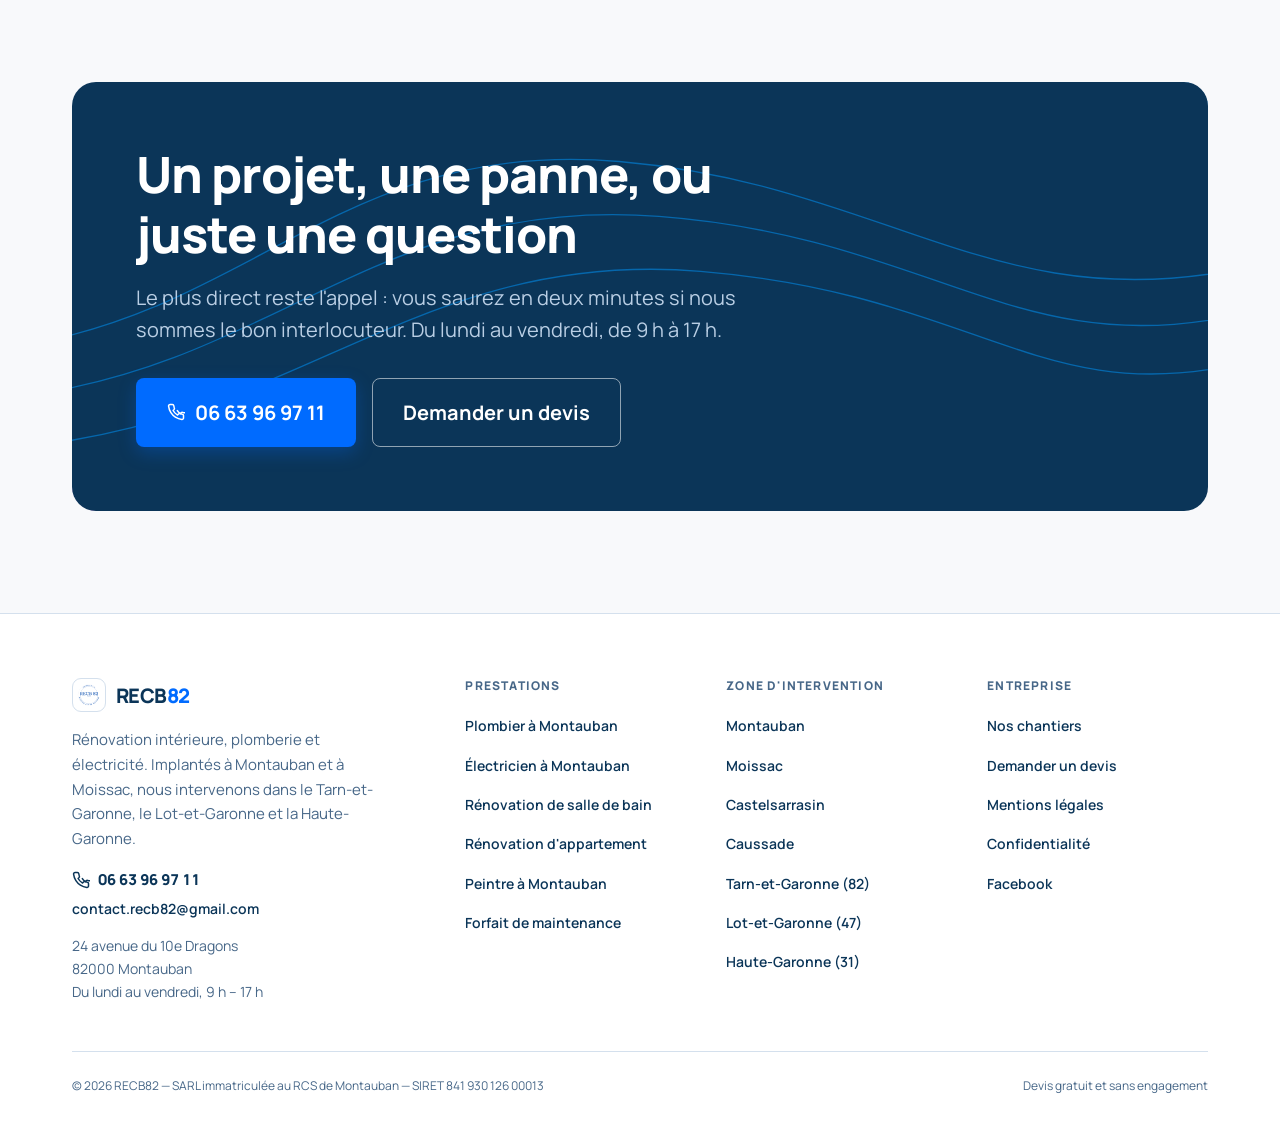
==== commit 95818b6c: "Curseur du hero saisissable, et méga-menu des prestations Sur grand écran, le curseur avant/après ét" ====
--- a/index.html
+++ b/index.html
@@ -124,11 +124,106 @@
     </a>
     <nav class="nav" aria-label="Navigation principale">
       <ul class="nav__list">
-        <li><a class="nav__link" href="/#services">Prestations</a></li>
-        <li><a class="nav__link" href="/realisations">Réalisations</a></li>
-        <li><a class="nav__link" href="/#forfait">Maintenance</a></li>
-        <li><a class="nav__link" href="/#zones">Zone d'intervention</a></li>
-        <li><a class="nav__link" href="/devis">Devis gratuit</a></li>
+        <li class="nav__item nav__item--mega">
+          <button class="nav__link nav__link--mega" type="button" aria-expanded="false" aria-controls="mega-prestations">Prestations <svg class="nav__chevron" width="14" height="14" viewBox="0 0 24 24" fill="none" stroke="currentColor" stroke-width="2.4" stroke-linecap="round" stroke-linejoin="round" aria-hidden="true"><path d="m6 9 6 6 6-6"/></svg></button>
+      <div class="mega" id="mega-prestations">
+        <div class="mega__inner">
+        <div class="mega__col">
+          <p class="mega__titre">Nos métiers</p>
+          <ul class="mega__liste">
+            <li style="--i:0">
+              <a class="mega__link" href="/plombier-montauban">
+                <span class="mega__icon" aria-hidden="true"><svg width="26" height="26" viewBox="0 0 24 24" fill="none" stroke="currentColor" stroke-width="1.8" stroke-linecap="round" stroke-linejoin="round" aria-hidden="true"><path d="M12 2.5S5.5 9.3 5.5 14a6.5 6.5 0 0 0 13 0c0-4.7-6.5-11.5-6.5-11.5Z"/><path d="M9.5 14.5a2.5 2.5 0 0 0 2.5 2.5"/></svg></span>
+                <span class="mega__texte">
+                  <span class="mega__nom">Plomberie</span>
+                  <span class="mega__phrase">Fuites, chauffe-eau, réseaux et pièces humides</span>
+                </span>
+              </a>
+            </li>
+            <li style="--i:1">
+              <a class="mega__link" href="/electricien-montauban">
+                <span class="mega__icon" aria-hidden="true"><svg width="26" height="26" viewBox="0 0 24 24" fill="none" stroke="currentColor" stroke-width="1.8" stroke-linecap="round" stroke-linejoin="round" aria-hidden="true"><path d="M13.5 2 4 13.5h6.5L10 22l9.5-11.5H13l.5-8.5Z"/></svg></span>
+                <span class="mega__texte">
+                  <span class="mega__nom">Électricité</span>
+                  <span class="mega__phrase">Tableaux, mise aux normes, points lumineux</span>
+                </span>
+              </a>
+            </li>
+            <li style="--i:2">
+              <a class="mega__link" href="/peintre-montauban">
+                <span class="mega__icon" aria-hidden="true"><svg width="26" height="26" viewBox="0 0 24 24" fill="none" stroke="currentColor" stroke-width="1.8" stroke-linecap="round" stroke-linejoin="round" aria-hidden="true"><rect x="3" y="3" width="13" height="6" rx="1.5"/><path d="M16 6h3.5A1.5 1.5 0 0 1 21 7.5V11a1.5 1.5 0 0 1-1.5 1.5H12"/><rect x="9.5" y="12.5" width="5" height="9" rx="1.5"/></svg></span>
+                <span class="mega__texte">
+                  <span class="mega__nom">Peinture et finitions</span>
+                  <span class="mega__phrase">Murs, plafonds, enduits décoratifs</span>
+                </span>
+              </a>
+            </li>
+            <li style="--i:3">
+              <a class="mega__link" href="/renovation-salle-de-bain-montauban">
+                <span class="mega__icon" aria-hidden="true"><svg width="26" height="26" viewBox="0 0 24 24" fill="none" stroke="currentColor" stroke-width="1.8" stroke-linecap="round" stroke-linejoin="round" aria-hidden="true"><path d="M12 2.5 4.5 5.5v6c0 4.6 3.1 8.6 7.5 10 4.4-1.4 7.5-5.4 7.5-10v-6L12 2.5Z"/><path d="m9 12 2 2 4-4"/></svg></span>
+                <span class="mega__texte">
+                  <span class="mega__nom">Salle de bain</span>
+                  <span class="mega__phrase">La pièce reprise entièrement, plomberie comprise</span>
+                </span>
+              </a>
+            </li>
+          </ul>
+        </div>
+        <div class="mega__col">
+          <p class="mega__titre">Types de chantier</p>
+          <ul class="mega__liste">
+            <li style="--i:4">
+              <a class="mega__link" href="/renovation-appartement-montauban">
+                <span class="mega__icon" aria-hidden="true"><svg width="14" height="14" viewBox="0 0 24 24" fill="none" stroke="currentColor" stroke-width="2" stroke-linecap="round" stroke-linejoin="round" aria-hidden="true"><path d="M14.5 6.5a4 4 0 0 0 5 5l-9 9a2.8 2.8 0 0 1-4-4l9-9a4 4 0 0 0-1 1Z"/></svg></span>
+                <span class="mega__texte">
+                  <span class="mega__nom">Rénovation d'appartement</span>
+                  <span class="mega__phrase">Remise en location, sols, cloisons et peinture</span>
+                </span>
+              </a>
+            </li>
+            <li style="--i:5">
+              <a class="mega__link" href="/renovation-interieure-moissac">
+                <span class="mega__icon" aria-hidden="true"><svg width="26" height="26" viewBox="0 0 24 24" fill="none" stroke="currentColor" stroke-width="1.8" stroke-linecap="round" stroke-linejoin="round" aria-hidden="true"><path d="M12 21.5s7-6.4 7-11.5a7 7 0 1 0-14 0c0 5.1 7 11.5 7 11.5Z"/><circle cx="12" cy="10" r="2.6"/></svg></span>
+                <span class="mega__texte">
+                  <span class="mega__nom">Rénovation à Moissac</span>
+                  <span class="mega__phrase">Aménagement, cloisons et finitions</span>
+                </span>
+              </a>
+            </li>
+            <li style="--i:6">
+              <a class="mega__link" href="/realisations">
+                <span class="mega__icon" aria-hidden="true"><svg width="26" height="26" viewBox="0 0 24 24" fill="none" stroke="currentColor" stroke-width="1.8" stroke-linecap="round" stroke-linejoin="round" aria-hidden="true"><rect x="3" y="4.5" width="18" height="15" rx="2.5"/><circle cx="8.5" cy="9.5" r="1.6"/><path d="m3.5 17 4.8-4.4a2 2 0 0 1 2.7 0l3 2.8m0 0 1.8-1.6a2 2 0 0 1 2.7 0l2 1.8"/></svg></span>
+                <span class="mega__texte">
+                  <span class="mega__nom">Nos réalisations</span>
+                  <span class="mega__phrase">Les chantiers en détail, avant et après</span>
+                </span>
+              </a>
+            </li>
+            <li style="--i:7">
+              <a class="mega__link" href="/#forfait">
+                <span class="mega__icon" aria-hidden="true"><svg width="14" height="14" viewBox="0 0 24 24" fill="none" stroke="currentColor" stroke-width="2" stroke-linecap="round" stroke-linejoin="round" aria-hidden="true"><circle cx="12" cy="12" r="9"/><path d="M12 7v5l3.5 2"/></svg></span>
+                <span class="mega__texte">
+                  <span class="mega__nom">Forfait maintenance</span>
+                  <span class="mega__phrase">Un artisan disponible à l'année</span>
+                </span>
+              </a>
+            </li>
+          </ul>
+        </div>
+        <div class="mega__col mega__col--encart">
+          <p class="mega__titre">Où nous intervenons</p>
+          <p class="mega__encart-texte">Montauban, Moissac, Castelsarrasin, Caussade et tout le Tarn-et-Garonne. Déplacement et devis gratuits.</p>
+          <a class="btn btn--primary btn--block" href="/devis">Devis gratuit <svg width="18" height="18" viewBox="0 0 24 24" fill="none" stroke="currentColor" stroke-width="2" stroke-linecap="round" stroke-linejoin="round" aria-hidden="true"><path d="M5 12h14M13 6l6 6-6 6"/></svg></a>
+          <a class="mega__tel" href="tel:+33663969711"><svg width="18" height="18" viewBox="0 0 24 24" fill="none" stroke="currentColor" stroke-width="2" stroke-linecap="round" stroke-linejoin="round" aria-hidden="true"><path d="M13.8 10.2a10.6 10.6 0 0 0 4 4l1.4-1.4a1.5 1.5 0 0 1 1.6-.3c1 .4 2.2.6 3.2.6v0"/><path d="M22 16.9v3a2 2 0 0 1-2.2 2 19.8 19.8 0 0 1-8.6-3.1 19.5 19.5 0 0 1-6-6A19.8 19.8 0 0 1 2.1 4.2 2 2 0 0 1 4.1 2h3a2 2 0 0 1 2 1.7c.1 1 .4 2 .7 2.9a2 2 0 0 1-.4 2.1L8.1 10a16 16 0 0 0 6 6l1.3-1.3a2 2 0 0 1 2.1-.5c1 .4 1.9.6 2.9.8a2 2 0 0 1 1.7 2Z"/></svg> 06 63 96 97 11</a>
+          <p class="mega__horaires">Du lundi au vendredi, 9 h – 17 h</p>
+        </div>
+        </div>
+      </div>
+        </li>
+        <li class="nav__item"><a class="nav__link" href="/realisations">Réalisations</a></li>
+        <li class="nav__item"><a class="nav__link" href="/#forfait">Maintenance</a></li>
+        <li class="nav__item"><a class="nav__link" href="/#zones">Zone d'intervention</a></li>
+        <li class="nav__item"><a class="nav__link" href="/devis">Devis gratuit</a></li>
       </ul>
     </nav>
     <div class="header__cta">
@@ -142,11 +237,21 @@
 
 <div class="drawer" id="menu">
   <nav class="drawer__list" aria-label="Menu mobile">
-      <a class="drawer__link" href="/#services">Prestations <svg width="22" height="22" viewBox="0 0 24 24" fill="none" stroke="currentColor" stroke-width="2" stroke-linecap="round" stroke-linejoin="round" aria-hidden="true"><path d="M5 12h14M13 6l6 6-6 6"/></svg></a>
-      <a class="drawer__link" href="/realisations">Réalisations <svg width="22" height="22" viewBox="0 0 24 24" fill="none" stroke="currentColor" stroke-width="2" stroke-linecap="round" stroke-linejoin="round" aria-hidden="true"><path d="M5 12h14M13 6l6 6-6 6"/></svg></a>
-      <a class="drawer__link" href="/#forfait">Maintenance <svg width="22" height="22" viewBox="0 0 24 24" fill="none" stroke="currentColor" stroke-width="2" stroke-linecap="round" stroke-linejoin="round" aria-hidden="true"><path d="M5 12h14M13 6l6 6-6 6"/></svg></a>
-      <a class="drawer__link" href="/#zones">Zone d'intervention <svg width="22" height="22" viewBox="0 0 24 24" fill="none" stroke="currentColor" stroke-width="2" stroke-linecap="round" stroke-linejoin="round" aria-hidden="true"><path d="M5 12h14M13 6l6 6-6 6"/></svg></a>
-      <a class="drawer__link" href="/devis">Devis gratuit <svg width="22" height="22" viewBox="0 0 24 24" fill="none" stroke="currentColor" stroke-width="2" stroke-linecap="round" stroke-linejoin="round" aria-hidden="true"><path d="M5 12h14M13 6l6 6-6 6"/></svg></a>
+      <p class="drawer__titre">Nos métiers</p>
+      <a class="drawer__link" href="/plombier-montauban"><span class="drawer__icon" aria-hidden="true"><svg width="26" height="26" viewBox="0 0 24 24" fill="none" stroke="currentColor" stroke-width="1.8" stroke-linecap="round" stroke-linejoin="round" aria-hidden="true"><path d="M12 2.5S5.5 9.3 5.5 14a6.5 6.5 0 0 0 13 0c0-4.7-6.5-11.5-6.5-11.5Z"/><path d="M9.5 14.5a2.5 2.5 0 0 0 2.5 2.5"/></svg></span><span class="drawer__texte"><span class="drawer__nom">Plomberie</span><span class="drawer__phrase">Fuites, chauffe-eau, réseaux et pièces humides</span></span><svg width="22" height="22" viewBox="0 0 24 24" fill="none" stroke="currentColor" stroke-width="2" stroke-linecap="round" stroke-linejoin="round" aria-hidden="true"><path d="M5 12h14M13 6l6 6-6 6"/></svg></a>
+      <a class="drawer__link" href="/electricien-montauban"><span class="drawer__icon" aria-hidden="true"><svg width="26" height="26" viewBox="0 0 24 24" fill="none" stroke="currentColor" stroke-width="1.8" stroke-linecap="round" stroke-linejoin="round" aria-hidden="true"><path d="M13.5 2 4 13.5h6.5L10 22l9.5-11.5H13l.5-8.5Z"/></svg></span><span class="drawer__texte"><span class="drawer__nom">Électricité</span><span class="drawer__phrase">Tableaux, mise aux normes, points lumineux</span></span><svg width="22" height="22" viewBox="0 0 24 24" fill="none" stroke="currentColor" stroke-width="2" stroke-linecap="round" stroke-linejoin="round" aria-hidden="true"><path d="M5 12h14M13 6l6 6-6 6"/></svg></a>
+      <a class="drawer__link" href="/peintre-montauban"><span class="drawer__icon" aria-hidden="true"><svg width="26" height="26" viewBox="0 0 24 24" fill="none" stroke="currentColor" stroke-width="1.8" stroke-linecap="round" stroke-linejoin="round" aria-hidden="true"><rect x="3" y="3" width="13" height="6" rx="1.5"/><path d="M16 6h3.5A1.5 1.5 0 0 1 21 7.5V11a1.5 1.5 0 0 1-1.5 1.5H12"/><rect x="9.5" y="12.5" width="5" height="9" rx="1.5"/></svg></span><span class="drawer__texte"><span class="drawer__nom">Peinture et finitions</span><span class="drawer__phrase">Murs, plafonds, enduits décoratifs</span></span><svg width="22" height="22" viewBox="0 0 24 24" fill="none" stroke="currentColor" stroke-width="2" stroke-linecap="round" stroke-linejoin="round" aria-hidden="true"><path d="M5 12h14M13 6l6 6-6 6"/></svg></a>
+      <a class="drawer__link" href="/renovation-salle-de-bain-montauban"><span class="drawer__icon" aria-hidden="true"><svg width="26" height="26" viewBox="0 0 24 24" fill="none" stroke="currentColor" stroke-width="1.8" stroke-linecap="round" stroke-linejoin="round" aria-hidden="true"><path d="M12 2.5 4.5 5.5v6c0 4.6 3.1 8.6 7.5 10 4.4-1.4 7.5-5.4 7.5-10v-6L12 2.5Z"/><path d="m9 12 2 2 4-4"/></svg></span><span class="drawer__texte"><span class="drawer__nom">Salle de bain</span><span class="drawer__phrase">La pièce reprise entièrement, plomberie comprise</span></span><svg width="22" height="22" viewBox="0 0 24 24" fill="none" stroke="currentColor" stroke-width="2" stroke-linecap="round" stroke-linejoin="round" aria-hidden="true"><path d="M5 12h14M13 6l6 6-6 6"/></svg></a>
+      <p class="drawer__titre">Types de chantier</p>
+      <a class="drawer__link" href="/renovation-appartement-montauban"><span class="drawer__icon" aria-hidden="true"><svg width="14" height="14" viewBox="0 0 24 24" fill="none" stroke="currentColor" stroke-width="2" stroke-linecap="round" stroke-linejoin="round" aria-hidden="true"><path d="M14.5 6.5a4 4 0 0 0 5 5l-9 9a2.8 2.8 0 0 1-4-4l9-9a4 4 0 0 0-1 1Z"/></svg></span><span class="drawer__texte"><span class="drawer__nom">Rénovation d'appartement</span><span class="drawer__phrase">Remise en location, sols, cloisons et peinture</span></span><svg width="22" height="22" viewBox="0 0 24 24" fill="none" stroke="currentColor" stroke-width="2" stroke-linecap="round" stroke-linejoin="round" aria-hidden="true"><path d="M5 12h14M13 6l6 6-6 6"/></svg></a>
+      <a class="drawer__link" href="/renovation-interieure-moissac"><span class="drawer__icon" aria-hidden="true"><svg width="26" height="26" viewBox="0 0 24 24" fill="none" stroke="currentColor" stroke-width="1.8" stroke-linecap="round" stroke-linejoin="round" aria-hidden="true"><path d="M12 21.5s7-6.4 7-11.5a7 7 0 1 0-14 0c0 5.1 7 11.5 7 11.5Z"/><circle cx="12" cy="10" r="2.6"/></svg></span><span class="drawer__texte"><span class="drawer__nom">Rénovation à Moissac</span><span class="drawer__phrase">Aménagement, cloisons et finitions</span></span><svg width="22" height="22" viewBox="0 0 24 24" fill="none" stroke="currentColor" stroke-width="2" stroke-linecap="round" stroke-linejoin="round" aria-hidden="true"><path d="M5 12h14M13 6l6 6-6 6"/></svg></a>
+      <a class="drawer__link" href="/realisations"><span class="drawer__icon" aria-hidden="true"><svg width="26" height="26" viewBox="0 0 24 24" fill="none" stroke="currentColor" stroke-width="1.8" stroke-linecap="round" stroke-linejoin="round" aria-hidden="true"><rect x="3" y="4.5" width="18" height="15" rx="2.5"/><circle cx="8.5" cy="9.5" r="1.6"/><path d="m3.5 17 4.8-4.4a2 2 0 0 1 2.7 0l3 2.8m0 0 1.8-1.6a2 2 0 0 1 2.7 0l2 1.8"/></svg></span><span class="drawer__texte"><span class="drawer__nom">Nos réalisations</span><span class="drawer__phrase">Les chantiers en détail, avant et après</span></span><svg width="22" height="22" viewBox="0 0 24 24" fill="none" stroke="currentColor" stroke-width="2" stroke-linecap="round" stroke-linejoin="round" aria-hidden="true"><path d="M5 12h14M13 6l6 6-6 6"/></svg></a>
+      <a class="drawer__link" href="/#forfait"><span class="drawer__icon" aria-hidden="true"><svg width="14" height="14" viewBox="0 0 24 24" fill="none" stroke="currentColor" stroke-width="2" stroke-linecap="round" stroke-linejoin="round" aria-hidden="true"><circle cx="12" cy="12" r="9"/><path d="M12 7v5l3.5 2"/></svg></span><span class="drawer__texte"><span class="drawer__nom">Forfait maintenance</span><span class="drawer__phrase">Un artisan disponible à l'année</span></span><svg width="22" height="22" viewBox="0 0 24 24" fill="none" stroke="currentColor" stroke-width="2" stroke-linecap="round" stroke-linejoin="round" aria-hidden="true"><path d="M5 12h14M13 6l6 6-6 6"/></svg></a>
+      <p class="drawer__titre">Le reste</p>
+      <a class="drawer__link drawer__link--simple" href="/realisations">Réalisations <svg width="22" height="22" viewBox="0 0 24 24" fill="none" stroke="currentColor" stroke-width="2" stroke-linecap="round" stroke-linejoin="round" aria-hidden="true"><path d="M5 12h14M13 6l6 6-6 6"/></svg></a>
+      <a class="drawer__link drawer__link--simple" href="/#forfait">Maintenance <svg width="22" height="22" viewBox="0 0 24 24" fill="none" stroke="currentColor" stroke-width="2" stroke-linecap="round" stroke-linejoin="round" aria-hidden="true"><path d="M5 12h14M13 6l6 6-6 6"/></svg></a>
+      <a class="drawer__link drawer__link--simple" href="/#zones">Zone d'intervention <svg width="22" height="22" viewBox="0 0 24 24" fill="none" stroke="currentColor" stroke-width="2" stroke-linecap="round" stroke-linejoin="round" aria-hidden="true"><path d="M5 12h14M13 6l6 6-6 6"/></svg></a>
+      <a class="drawer__link drawer__link--simple" href="/devis">Devis gratuit <svg width="22" height="22" viewBox="0 0 24 24" fill="none" stroke="currentColor" stroke-width="2" stroke-linecap="round" stroke-linejoin="round" aria-hidden="true"><path d="M5 12h14M13 6l6 6-6 6"/></svg></a>
   </nav>
   <div class="drawer__foot stack">
     <a class="btn btn--primary btn--lg btn--block" href="tel:+33663969711"><svg width="18" height="18" viewBox="0 0 24 24" fill="none" stroke="currentColor" stroke-width="2" stroke-linecap="round" stroke-linejoin="round" aria-hidden="true"><path d="M13.8 10.2a10.6 10.6 0 0 0 4 4l1.4-1.4a1.5 1.5 0 0 1 1.6-.3c1 .4 2.2.6 3.2.6v0"/><path d="M22 16.9v3a2 2 0 0 1-2.2 2 19.8 19.8 0 0 1-8.6-3.1 19.5 19.5 0 0 1-6-6A19.8 19.8 0 0 1 2.1 4.2 2 2 0 0 1 4.1 2h3a2 2 0 0 1 2 1.7c.1 1 .4 2 .7 2.9a2 2 0 0 1-.4 2.1L8.1 10a16 16 0 0 0 6 6l1.3-1.3a2 2 0 0 1 2.1-.5c1 .4 1.9.6 2.9.8a2 2 0 0 1 1.7 2Z"/></svg> 06 63 96 97 11</a>
--- a/assets/css/styles.css
+++ b/assets/css/styles.css
@@ -1110,6 +1110,133 @@
   .avis__col:nth-child(3) { display: block; }
 }
 
+/* --- Méga-menu des prestations -------------------------------------------
+   Ouvert au survol ET à la tabulation par le seul CSS : sans JavaScript, il
+   reste utilisable au doigt comme au clavier. Le clic n'ajoute que le confort
+   d'un panneau qui reste ouvert quand la souris s'en va. */
+/* Le panneau se cale sur la barre entiere, pas sur le lien : centre sur un
+   lien place a gauche, il sortait de l'ecran. */
+.header__inner { position: relative; }
+.nav__item { position: static; }
+.nav__link--mega {
+  display: inline-flex; align-items: center; gap: 6px;
+  font: inherit; color: inherit; cursor: pointer;
+}
+.nav__chevron { transition: transform .3s var(--ease-out); }
+
+.mega {
+  position: absolute; top: calc(100% + 14px); left: 50%;
+  width: min(940px, calc(100vw - 2 * var(--gutter)));
+  transform: translate(-50%, -10px);
+  opacity: 0; visibility: hidden; pointer-events: none;
+  transition: opacity .22s var(--ease), transform .3s var(--ease-out),
+              visibility 0s linear .3s;
+  z-index: 60;
+}
+/* Pont invisible entre le lien et le panneau : sans lui, la souris traverse
+   un vide de 14 px et le survol se coupe en chemin. */
+.mega::before {
+  content: ''; position: absolute; left: 0; right: 0; top: -18px; height: 18px;
+}
+.mega__inner {
+  display: grid; gap: 8px 28px;
+  grid-template-columns: 1fr 1fr minmax(240px, .85fr);
+  padding: 24px;
+  background: var(--paper);
+  border: 1px solid var(--hairline);
+  border-radius: var(--r-card);
+  box-shadow: 0 28px 60px rgba(11, 53, 88, .16), 0 2px 8px rgba(11, 53, 88, .06);
+}
+.nav__item--mega:focus-within .mega,
+.nav__item--mega .mega.is-open {
+  opacity: 1; visibility: visible; pointer-events: auto;
+  transform: translate(-50%, 0);
+  transition-delay: 0s;
+}
+.nav__item--mega:focus-within .nav__chevron,
+.nav__link--mega[aria-expanded="true"] .nav__chevron { transform: rotate(180deg); }
+@media (hover: hover) and (pointer: fine) {
+  .nav__item--mega:hover .mega {
+    opacity: 1; visibility: visible; pointer-events: auto;
+    transform: translate(-50%, 0);
+    transition-delay: 0s;
+  }
+  .nav__item--mega:hover .nav__chevron { transform: rotate(180deg); }
+}
+
+.mega__titre {
+  font-size: 11px; font-weight: var(--fw-extra);
+  letter-spacing: .12em; text-transform: uppercase;
+  color: var(--slate); margin: 4px 0 10px 12px;
+}
+.mega__liste { list-style: none; margin: 0; padding: 0; }
+.mega__link {
+  display: flex; gap: 12px; align-items: flex-start;
+  padding: 10px 12px; border-radius: 10px;
+  color: var(--ink); text-decoration: none;
+  transition: background-color .22s var(--ease), transform .28s var(--ease-out);
+}
+.mega__link:hover { background: var(--pebble); transform: translateX(3px); }
+.mega__link[aria-current="page"] { background: var(--pebble); }
+.mega__icon {
+  flex: none; width: 34px; height: 34px; border-radius: 9px;
+  display: grid; place-items: center;
+  background: var(--sky); color: var(--blue);
+  transition: background-color .22s var(--ease), color .22s var(--ease);
+}
+.mega__icon svg { width: 19px; height: 19px; }
+.mega__link:hover .mega__icon { background: var(--blue); color: #fff; }
+.mega__texte { display: block; }
+.mega__nom { display: block; font-size: 15px; font-weight: var(--fw-bold); line-height: 1.35; }
+.mega__phrase { display: block; font-size: 13px; line-height: 1.45; color: var(--slate); margin-top: 2px; }
+
+.mega__col--encart {
+  background: var(--pebble); border-radius: 12px; padding: 20px;
+  display: flex; flex-direction: column; gap: 12px;
+}
+.mega__col--encart .mega__titre { margin: 0; }
+.mega__encart-texte { font-size: 13px; line-height: 1.5; color: var(--slate); margin: 0; }
+.mega__tel {
+  display: inline-flex; align-items: center; gap: 8px;
+  font-size: 15px; font-weight: var(--fw-extra); color: var(--ink); text-decoration: none;
+}
+.mega__tel svg { width: 17px; height: 17px; color: var(--blue); }
+.mega__horaires { font-size: 12px; color: var(--slate); margin: 0; }
+
+/* Les liens entrent l'un après l'autre : le même décalage que les grilles du
+   site, pour que le menu appartienne au même ensemble. */
+.nav__item--mega:hover .mega__link,
+.nav__item--mega:focus-within .mega__link,
+.mega.is-open .mega__link {
+  animation: mega-entree .34s var(--ease-out) backwards;
+  animation-delay: calc(var(--i, 0) * 28ms + 40ms);
+}
+@keyframes mega-entree {
+  from { opacity: 0; transform: translateY(7px); }
+  to { opacity: 1; transform: none; }
+}
+
+/* --- Tiroir mobile : mêmes entrées, mises à plat ------------------------- */
+.drawer__titre {
+  font-size: 11px; font-weight: var(--fw-extra);
+  letter-spacing: .12em; text-transform: uppercase;
+  color: var(--slate); margin: 22px 0 6px;
+}
+.drawer__titre:first-child { margin-top: 4px; }
+.drawer__icon {
+  flex: none; width: 36px; height: 36px; border-radius: 9px;
+  display: grid; place-items: center;
+  background: var(--sky); color: var(--blue);
+}
+.drawer__icon svg { width: 20px; height: 20px; }
+.drawer__texte { flex: 1; min-width: 0; }
+.drawer__nom { display: block; font-size: 16px; font-weight: var(--fw-bold); line-height: 1.3; }
+.drawer__phrase { display: block; font-size: 13px; line-height: 1.4; color: var(--slate); margin-top: 2px; }
+
+@media (prefers-reduced-motion: reduce) {
+  .mega, .mega__link, .nav__chevron { transition-duration: .01ms !important; animation: none !important; }
+}
+
 /* --- Avis : un témoignage vérifié, photo à l'appui ------------------------
    Les colonnes défilantes supposaient six avis. Il y en a un de vérifiable :
    une seule pièce, mise en avant, vaut mieux que six inventées. */
@@ -1257,9 +1384,16 @@
   background: rgba(255,255,255,.96); color: var(--ink);
   display: grid; place-items: center;
   box-shadow: 0 10px 30px rgba(0,0,0,.3);
-}
+  /* Le trait reste transparent aux événements — pleine hauteur, il bloquerait
+     le texte dessous — mais le bouton rond, lui, se saisit. `touch-action:
+     none` garantit qu'un doigt posé dessus glisse au lieu de faire défiler. */
+  pointer-events: auto; touch-action: none; cursor: ew-resize;
+  transition: transform .25s var(--spring), box-shadow .3s var(--ease);
+}
+.hero__ba:hover .hero__knob { transform: translate(-50%, -50%) scale(1.06); }
+.hero__knob:active { transform: translate(-50%, -50%) scale(.94); }
 .hero__tag {
-  position: absolute; z-index: 3; bottom: 14px;
+  position: absolute; z-index: 3; bottom: 14px; pointer-events: none;
   padding: 6px 14px; border-radius: var(--r-pill);
   font-size: var(--t-caption); font-weight: var(--fw-extra);
   letter-spacing: .1em; text-transform: uppercase;
@@ -1273,7 +1407,7 @@
 .hero__scrim {
   /* Sans objet tant que la photo est en bande : il ne sert qu'en plein cadre. */
   display: none;
-  position: absolute; inset: 0; z-index: -1; pointer-events: none;
+  position: absolute; inset: 0; z-index: 1; pointer-events: none;
   background:
     linear-gradient(180deg, rgba(6,31,55,.62) 0%, rgba(6,31,55,.25) 28%, rgba(6,31,55,.78) 62%, rgba(6,31,55,.96) 100%);
 }
@@ -1288,7 +1422,14 @@
 .hero--photo .lead { color: #d8e6f5; max-width: 52ch; margin-bottom: var(--s-3); }
 .hero--photo .eyebrow { background: rgba(255,255,255,.14); color: #fff; backdrop-filter: blur(6px); }
 .hero--photo .eyebrow::before { background: #6cb4ff; }
-.hero__content { position: relative; z-index: 1; width: 100%; }
+.hero__content {
+  position: relative; z-index: 2; width: 100%;
+  /* Le bloc s'étend sur toute la largeur et recouvrait la photo : plus aucun
+     glissé n'était possible sur grand écran. Il laisse désormais passer les
+     événements, sa colonne de texte les reprenant pour elle seule. */
+  pointer-events: none;
+}
+.hero__content > div { pointer-events: auto; }
 .hero--photo .hero__proof { border-top-color: rgba(255,255,255,.22); }
 .hero--photo .hero__proof-item b { color: var(--paper); }
 .hero--photo .hero__proof-item span { color: #a9c4dd; }
@@ -1305,7 +1446,11 @@
     min-height: min(90svh, 800px);
     padding-top: calc(var(--header-h) + 24px);
   }
-  .hero__ba { position: absolute; inset: 0; z-index: -2; aspect-ratio: auto; }
+  /* `z-index: auto` : la photo ne fabrique plus de contexte d'empilement, si
+     bien que sa poignée peut passer au-dessus du texte au lieu d'y rester
+     prisonnière. Les deux images, en z-index automatique, restent dessous. */
+  .hero__ba { position: absolute; inset: 0; z-index: auto; aspect-ratio: auto; }
+  .hero__handle { z-index: 4; }
   .hero__scrim {
     display: block;
     background:
--- a/assets/css/styles.css
+++ b/assets/css/styles.css
@@ -1110,6 +1110,133 @@
   .avis__col:nth-child(3) { display: block; }
 }
 
+/* --- Méga-menu des prestations -------------------------------------------
+   Ouvert au survol ET à la tabulation par le seul CSS : sans JavaScript, il
+   reste utilisable au doigt comme au clavier. Le clic n'ajoute que le confort
+   d'un panneau qui reste ouvert quand la souris s'en va. */
+/* Le panneau se cale sur la barre entiere, pas sur le lien : centre sur un
+   lien place a gauche, il sortait de l'ecran. */
+.header__inner { position: relative; }
+.nav__item { position: static; }
+.nav__link--mega {
+  display: inline-flex; align-items: center; gap: 6px;
+  font: inherit; color: inherit; cursor: pointer;
+}
+.nav__chevron { transition: transform .3s var(--ease-out); }
+
+.mega {
+  position: absolute; top: calc(100% + 14px); left: 50%;
+  width: min(940px, calc(100vw - 2 * var(--gutter)));
+  transform: translate(-50%, -10px);
+  opacity: 0; visibility: hidden; pointer-events: none;
+  transition: opacity .22s var(--ease), transform .3s var(--ease-out),
+              visibility 0s linear .3s;
+  z-index: 60;
+}
+/* Pont invisible entre le lien et le panneau : sans lui, la souris traverse
+   un vide de 14 px et le survol se coupe en chemin. */
+.mega::before {
+  content: ''; position: absolute; left: 0; right: 0; top: -18px; height: 18px;
+}
+.mega__inner {
+  display: grid; gap: 8px 28px;
+  grid-template-columns: 1fr 1fr minmax(240px, .85fr);
+  padding: 24px;
+  background: var(--paper);
+  border: 1px solid var(--hairline);
+  border-radius: var(--r-card);
+  box-shadow: 0 28px 60px rgba(11, 53, 88, .16), 0 2px 8px rgba(11, 53, 88, .06);
+}
+.nav__item--mega:focus-within .mega,
+.nav__item--mega .mega.is-open {
+  opacity: 1; visibility: visible; pointer-events: auto;
+  transform: translate(-50%, 0);
+  transition-delay: 0s;
+}
+.nav__item--mega:focus-within .nav__chevron,
+.nav__link--mega[aria-expanded="true"] .nav__chevron { transform: rotate(180deg); }
+@media (hover: hover) and (pointer: fine) {
+  .nav__item--mega:hover .mega {
+    opacity: 1; visibility: visible; pointer-events: auto;
+    transform: translate(-50%, 0);
+    transition-delay: 0s;
+  }
+  .nav__item--mega:hover .nav__chevron { transform: rotate(180deg); }
+}
+
+.mega__titre {
+  font-size: 11px; font-weight: var(--fw-extra);
+  letter-spacing: .12em; text-transform: uppercase;
+  color: var(--slate); margin: 4px 0 10px 12px;
+}
+.mega__liste { list-style: none; margin: 0; padding: 0; }
+.mega__link {
+  display: flex; gap: 12px; align-items: flex-start;
+  padding: 10px 12px; border-radius: 10px;
+  color: var(--ink); text-decoration: none;
+  transition: background-color .22s var(--ease), transform .28s var(--ease-out);
+}
+.mega__link:hover { background: var(--pebble); transform: translateX(3px); }
+.mega__link[aria-current="page"] { background: var(--pebble); }
+.mega__icon {
+  flex: none; width: 34px; height: 34px; border-radius: 9px;
+  display: grid; place-items: center;
+  background: var(--sky); color: var(--blue);
+  transition: background-color .22s var(--ease), color .22s var(--ease);
+}
+.mega__icon svg { width: 19px; height: 19px; }
+.mega__link:hover .mega__icon { background: var(--blue); color: #fff; }
+.mega__texte { display: block; }
+.mega__nom { display: block; font-size: 15px; font-weight: var(--fw-bold); line-height: 1.35; }
+.mega__phrase { display: block; font-size: 13px; line-height: 1.45; color: var(--slate); margin-top: 2px; }
+
+.mega__col--encart {
+  background: var(--pebble); border-radius: 12px; padding: 20px;
+  display: flex; flex-direction: column; gap: 12px;
+}
+.mega__col--encart .mega__titre { margin: 0; }
+.mega__encart-texte { font-size: 13px; line-height: 1.5; color: var(--slate); margin: 0; }
+.mega__tel {
+  display: inline-flex; align-items: center; gap: 8px;
+  font-size: 15px; font-weight: var(--fw-extra); color: var(--ink); text-decoration: none;
+}
+.mega__tel svg { width: 17px; height: 17px; color: var(--blue); }
+.mega__horaires { font-size: 12px; color: var(--slate); margin: 0; }
+
+/* Les liens entrent l'un après l'autre : le même décalage que les grilles du
+   site, pour que le menu appartienne au même ensemble. */
+.nav__item--mega:hover .mega__link,
+.nav__item--mega:focus-within .mega__link,
+.mega.is-open .mega__link {
+  animation: mega-entree .34s var(--ease-out) backwards;
+  animation-delay: calc(var(--i, 0) * 28ms + 40ms);
+}
+@keyframes mega-entree {
+  from { opacity: 0; transform: translateY(7px); }
+  to { opacity: 1; transform: none; }
+}
+
+/* --- Tiroir mobile : mêmes entrées, mises à plat ------------------------- */
+.drawer__titre {
+  font-size: 11px; font-weight: var(--fw-extra);
+  letter-spacing: .12em; text-transform: uppercase;
+  color: var(--slate); margin: 22px 0 6px;
+}
+.drawer__titre:first-child { margin-top: 4px; }
+.drawer__icon {
+  flex: none; width: 36px; height: 36px; border-radius: 9px;
+  display: grid; place-items: center;
+  background: var(--sky); color: var(--blue);
+}
+.drawer__icon svg { width: 20px; height: 20px; }
+.drawer__texte { flex: 1; min-width: 0; }
+.drawer__nom { display: block; font-size: 16px; font-weight: var(--fw-bold); line-height: 1.3; }
+.drawer__phrase { display: block; font-size: 13px; line-height: 1.4; color: var(--slate); margin-top: 2px; }
+
+@media (prefers-reduced-motion: reduce) {
+  .mega, .mega__link, .nav__chevron { transition-duration: .01ms !important; animation: none !important; }
+}
+
 /* --- Avis : un témoignage vérifié, photo à l'appui ------------------------
    Les colonnes défilantes supposaient six avis. Il y en a un de vérifiable :
    une seule pièce, mise en avant, vaut mieux que six inventées. */
@@ -1257,9 +1384,16 @@
   background: rgba(255,255,255,.96); color: var(--ink);
   display: grid; place-items: center;
   box-shadow: 0 10px 30px rgba(0,0,0,.3);
-}
+  /* Le trait reste transparent aux événements — pleine hauteur, il bloquerait
+     le texte dessous — mais le bouton rond, lui, se saisit. `touch-action:
+     none` garantit qu'un doigt posé dessus glisse au lieu de faire défiler. */
+  pointer-events: auto; touch-action: none; cursor: ew-resize;
+  transition: transform .25s var(--spring), box-shadow .3s var(--ease);
+}
+.hero__ba:hover .hero__knob { transform: translate(-50%, -50%) scale(1.06); }
+.hero__knob:active { transform: translate(-50%, -50%) scale(.94); }
 .hero__tag {
-  position: absolute; z-index: 3; bottom: 14px;
+  position: absolute; z-index: 3; bottom: 14px; pointer-events: none;
   padding: 6px 14px; border-radius: var(--r-pill);
   font-size: var(--t-caption); font-weight: var(--fw-extra);
   letter-spacing: .1em; text-transform: uppercase;
@@ -1273,7 +1407,7 @@
 .hero__scrim {
   /* Sans objet tant que la photo est en bande : il ne sert qu'en plein cadre. */
   display: none;
-  position: absolute; inset: 0; z-index: -1; pointer-events: none;
+  position: absolute; inset: 0; z-index: 1; pointer-events: none;
   background:
     linear-gradient(180deg, rgba(6,31,55,.62) 0%, rgba(6,31,55,.25) 28%, rgba(6,31,55,.78) 62%, rgba(6,31,55,.96) 100%);
 }
@@ -1288,7 +1422,14 @@
 .hero--photo .lead { color: #d8e6f5; max-width: 52ch; margin-bottom: var(--s-3); }
 .hero--photo .eyebrow { background: rgba(255,255,255,.14); color: #fff; backdrop-filter: blur(6px); }
 .hero--photo .eyebrow::before { background: #6cb4ff; }
-.hero__content { position: relative; z-index: 1; width: 100%; }
+.hero__content {
+  position: relative; z-index: 2; width: 100%;
+  /* Le bloc s'étend sur toute la largeur et recouvrait la photo : plus aucun
+     glissé n'était possible sur grand écran. Il laisse désormais passer les
+     événements, sa colonne de texte les reprenant pour elle seule. */
+  pointer-events: none;
+}
+.hero__content > div { pointer-events: auto; }
 .hero--photo .hero__proof { border-top-color: rgba(255,255,255,.22); }
 .hero--photo .hero__proof-item b { color: var(--paper); }
 .hero--photo .hero__proof-item span { color: #a9c4dd; }
@@ -1305,7 +1446,11 @@
     min-height: min(90svh, 800px);
     padding-top: calc(var(--header-h) + 24px);
   }
-  .hero__ba { position: absolute; inset: 0; z-index: -2; aspect-ratio: auto; }
+  /* `z-index: auto` : la photo ne fabrique plus de contexte d'empilement, si
+     bien que sa poignée peut passer au-dessus du texte au lieu d'y rester
+     prisonnière. Les deux images, en z-index automatique, restent dessous. */
+  .hero__ba { position: absolute; inset: 0; z-index: auto; aspect-ratio: auto; }
+  .hero__handle { z-index: 4; }
   .hero__scrim {
     display: block;
     background:
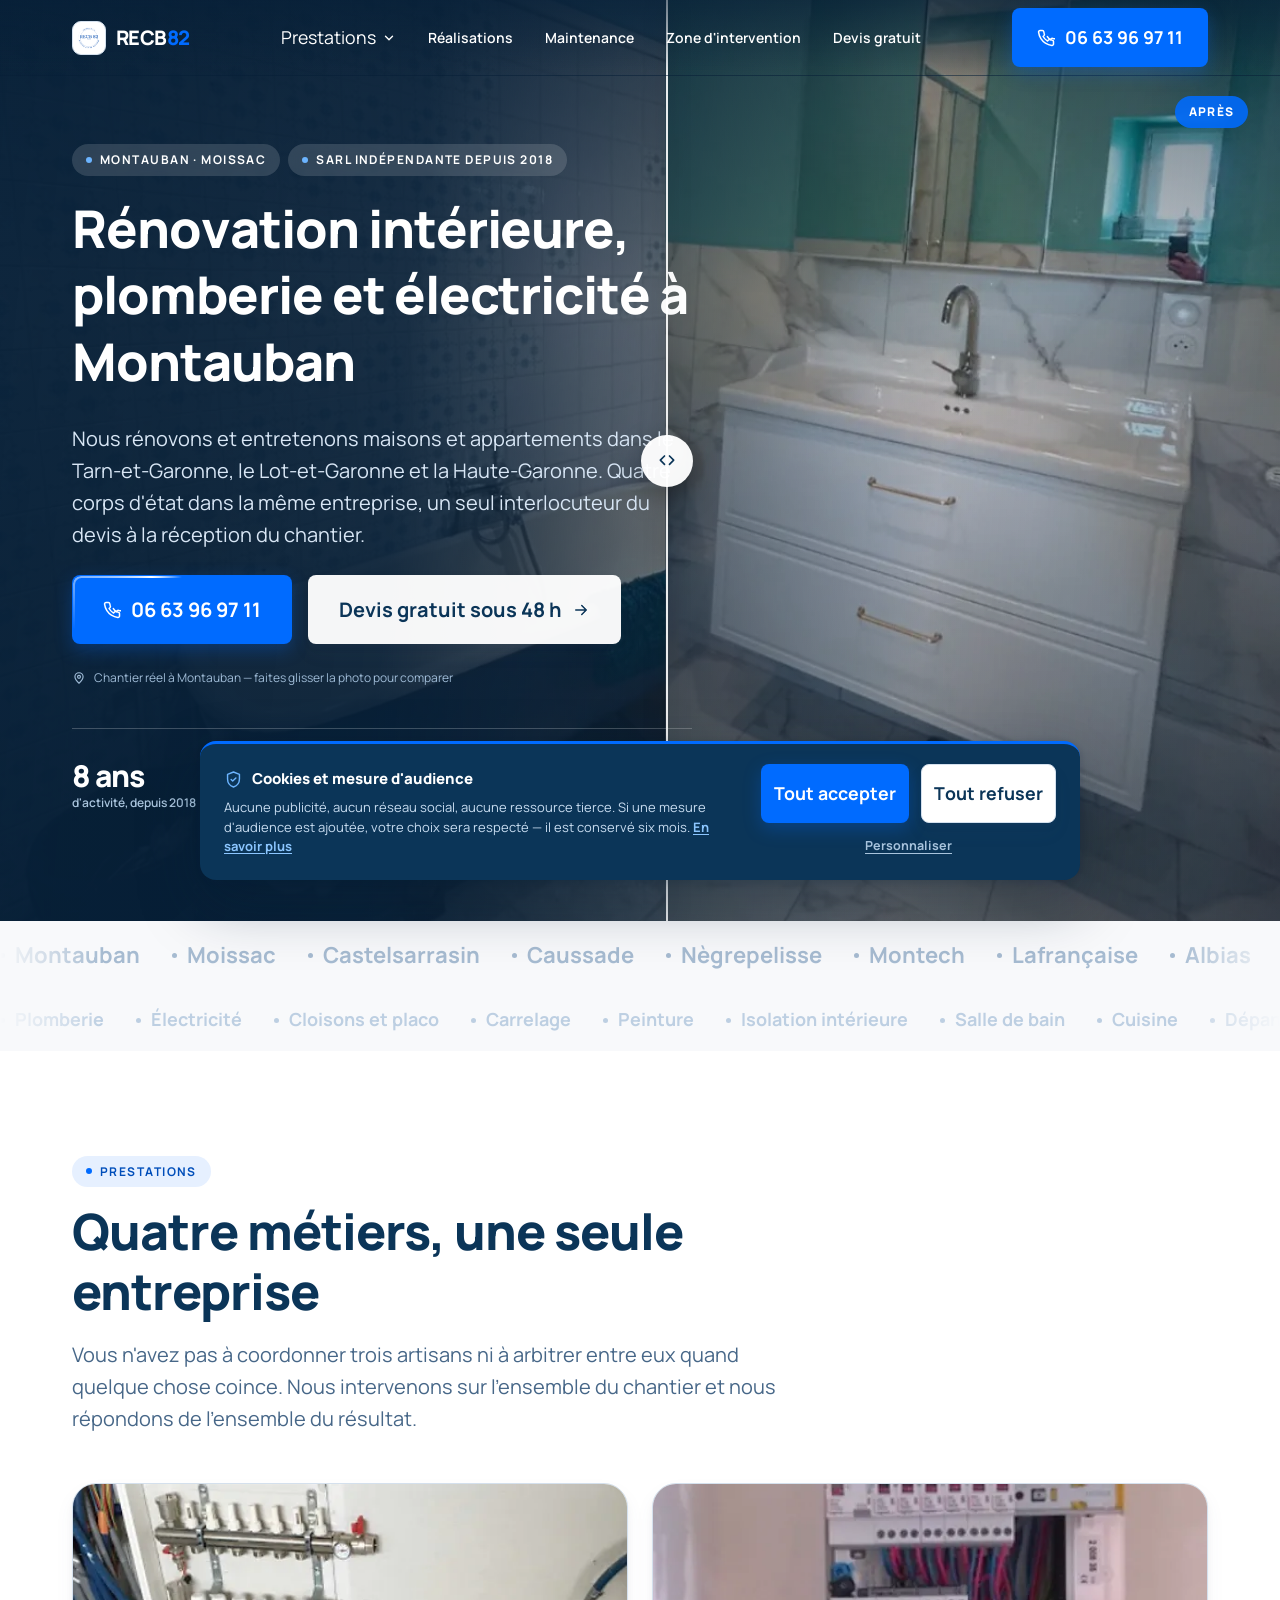
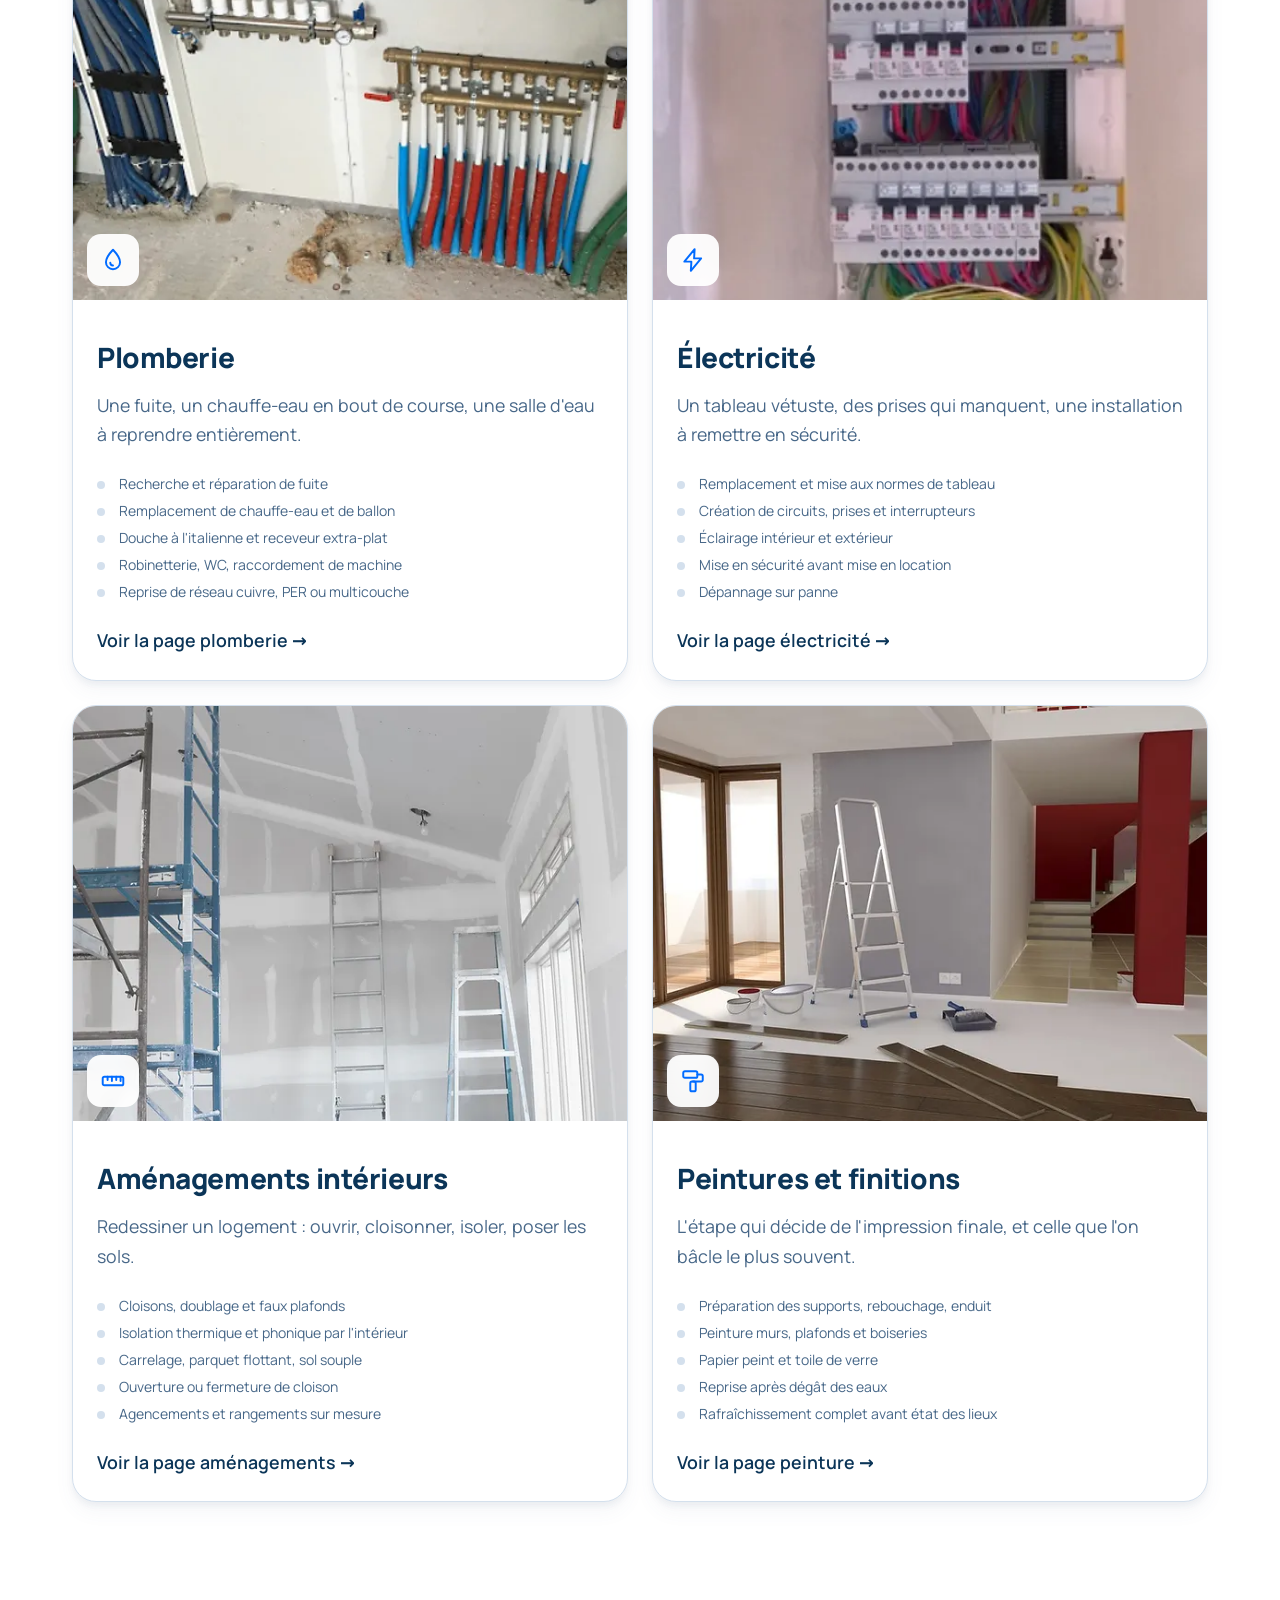
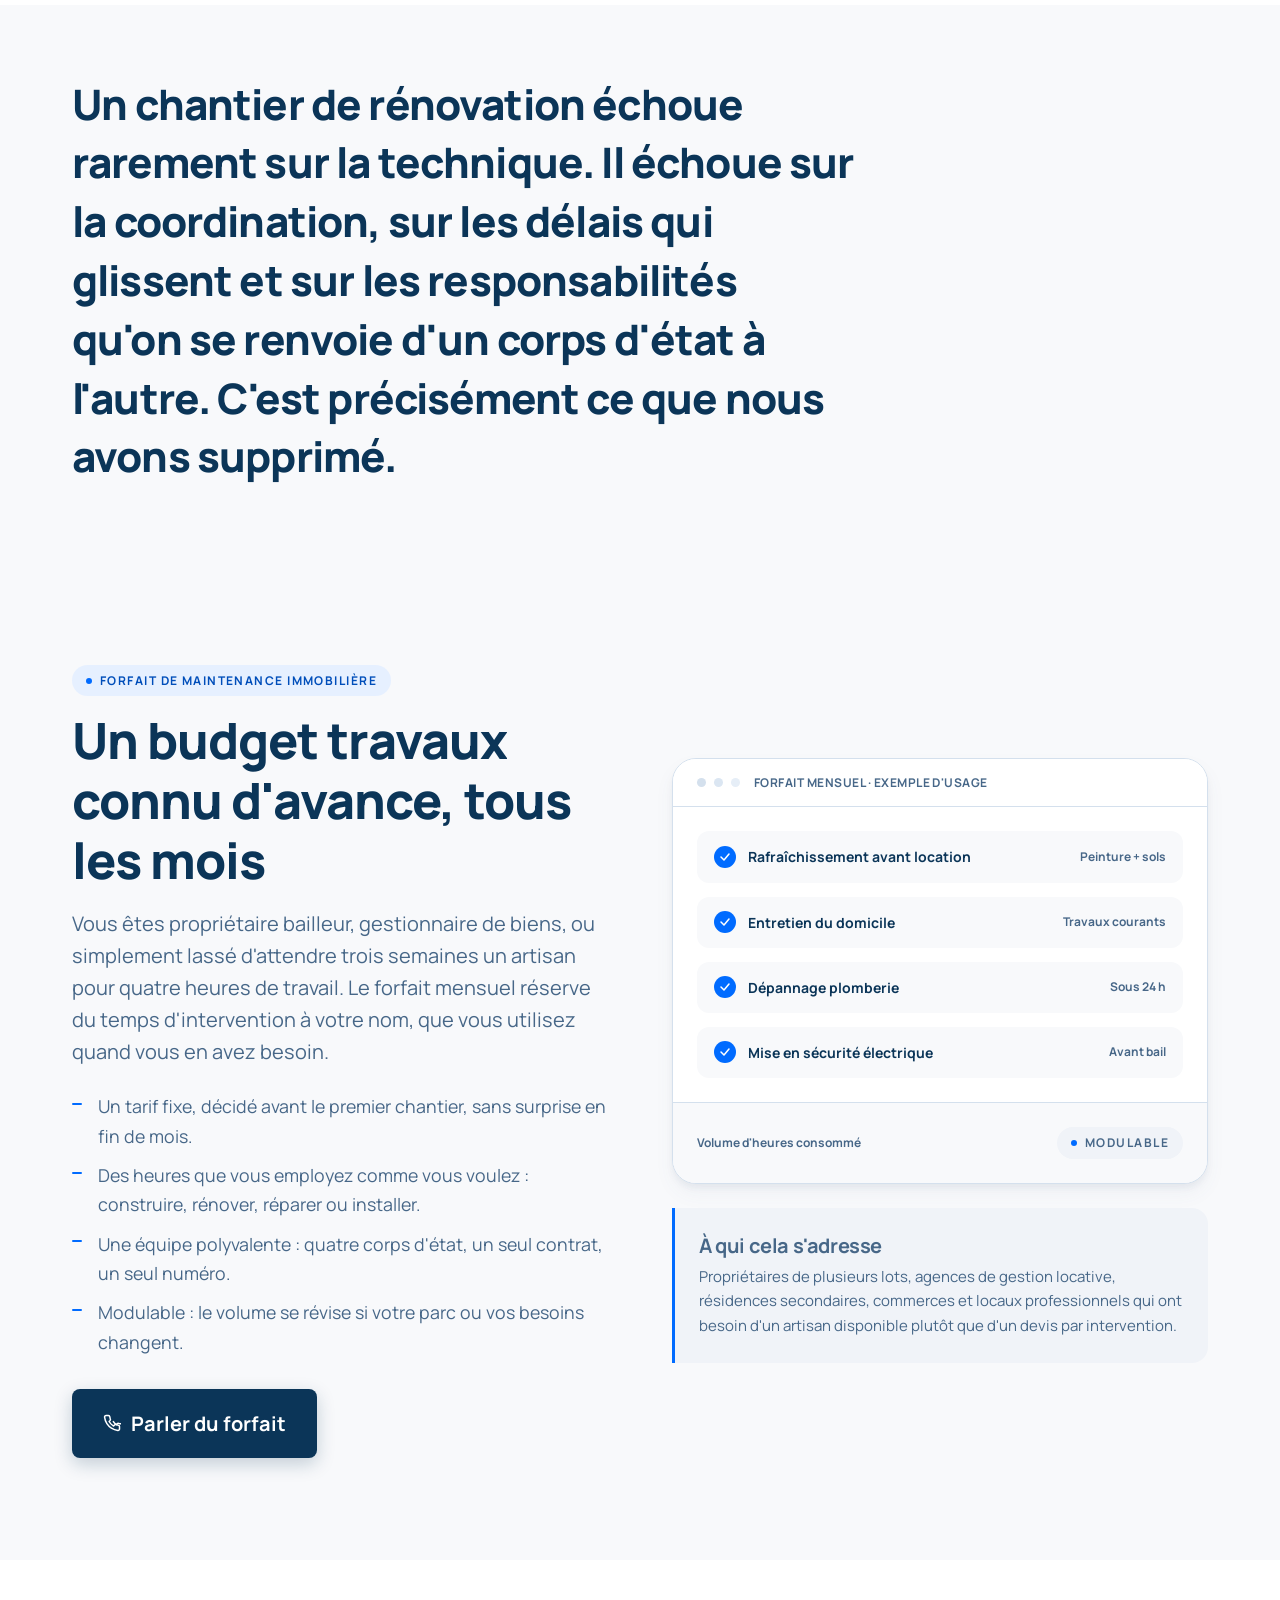
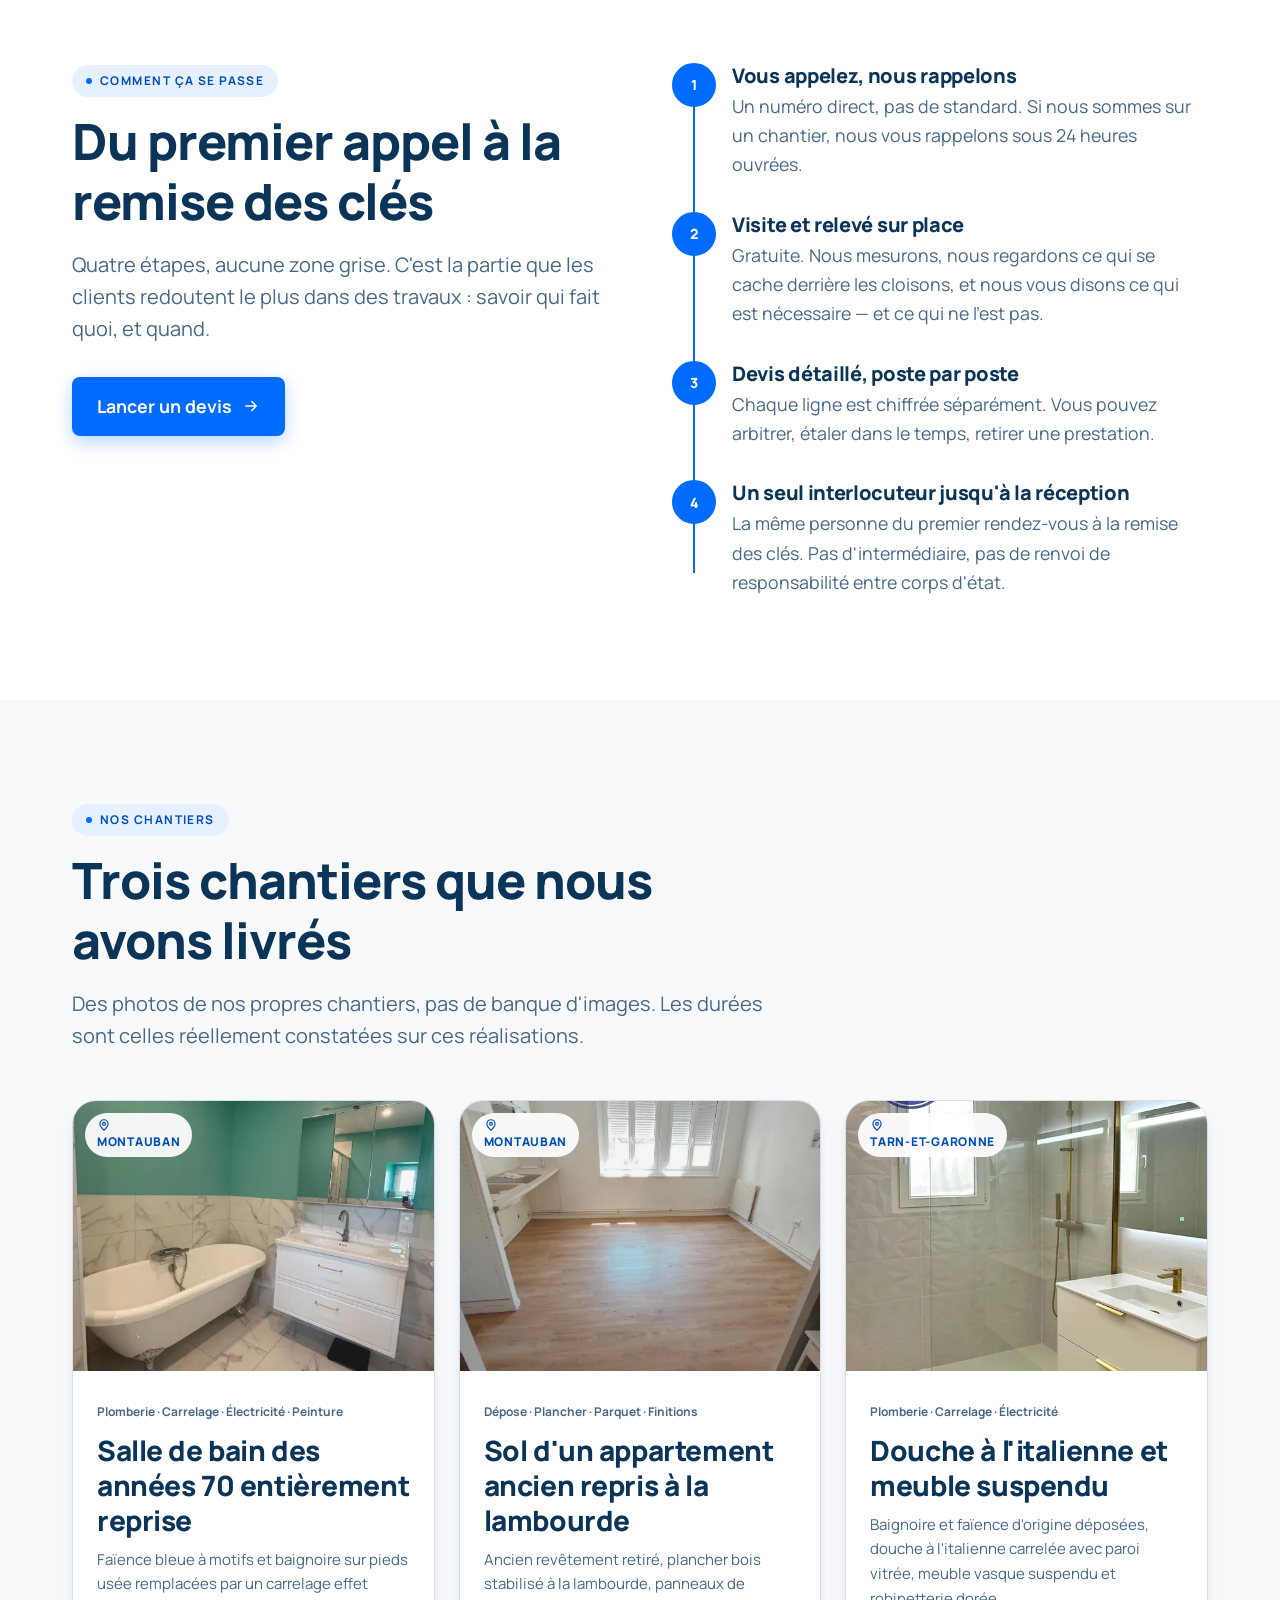
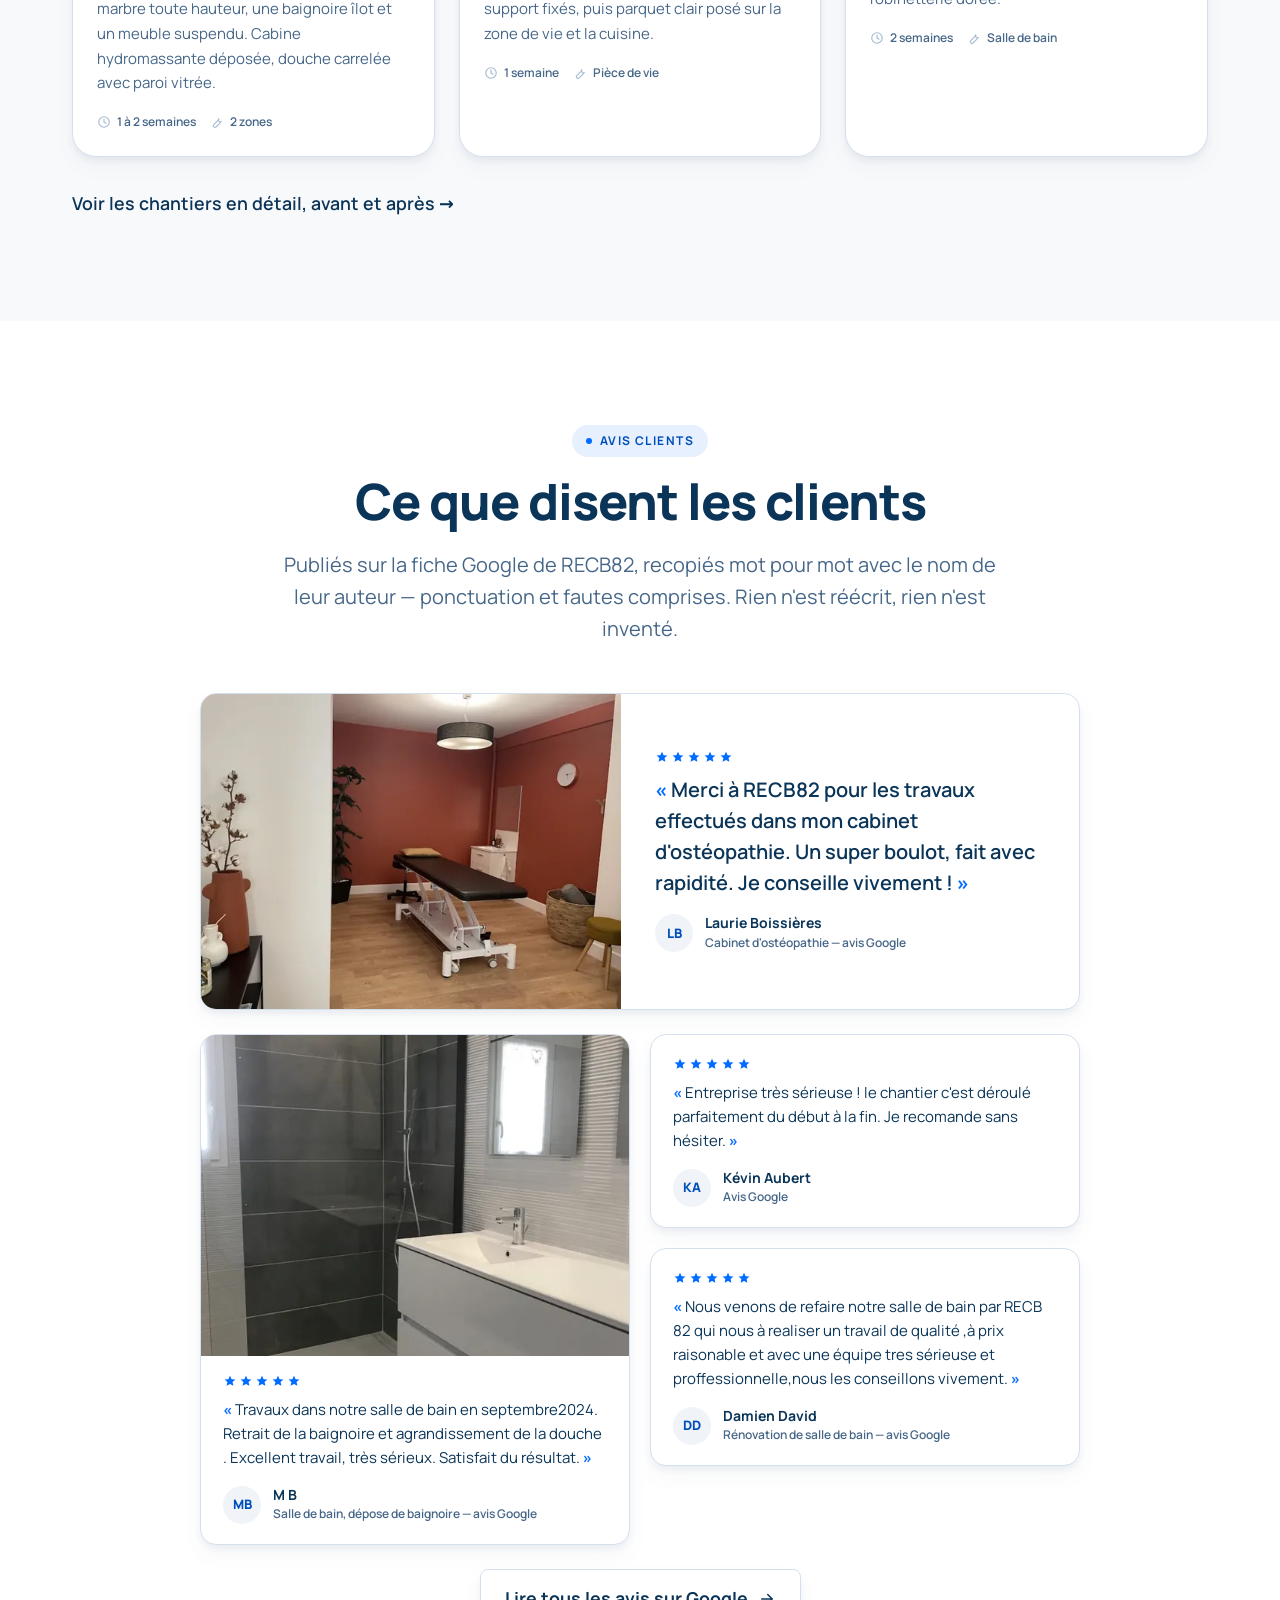
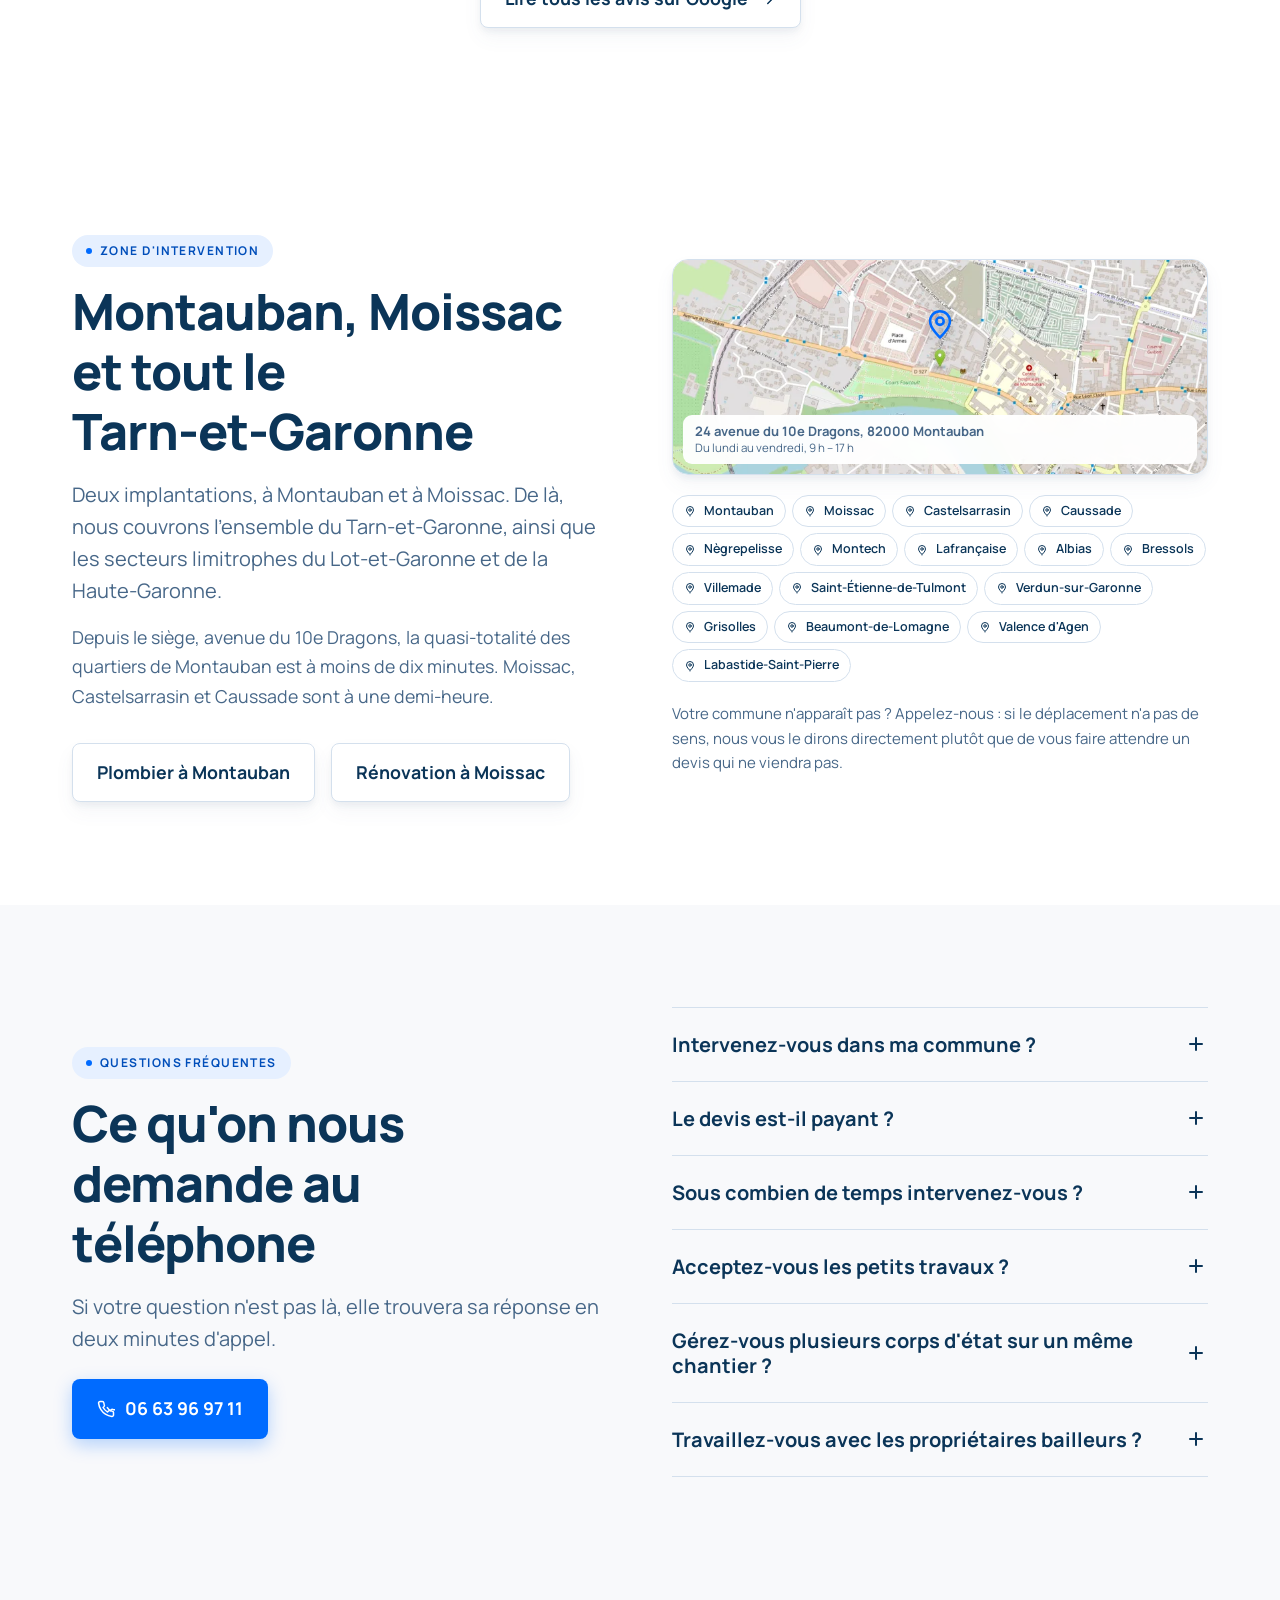
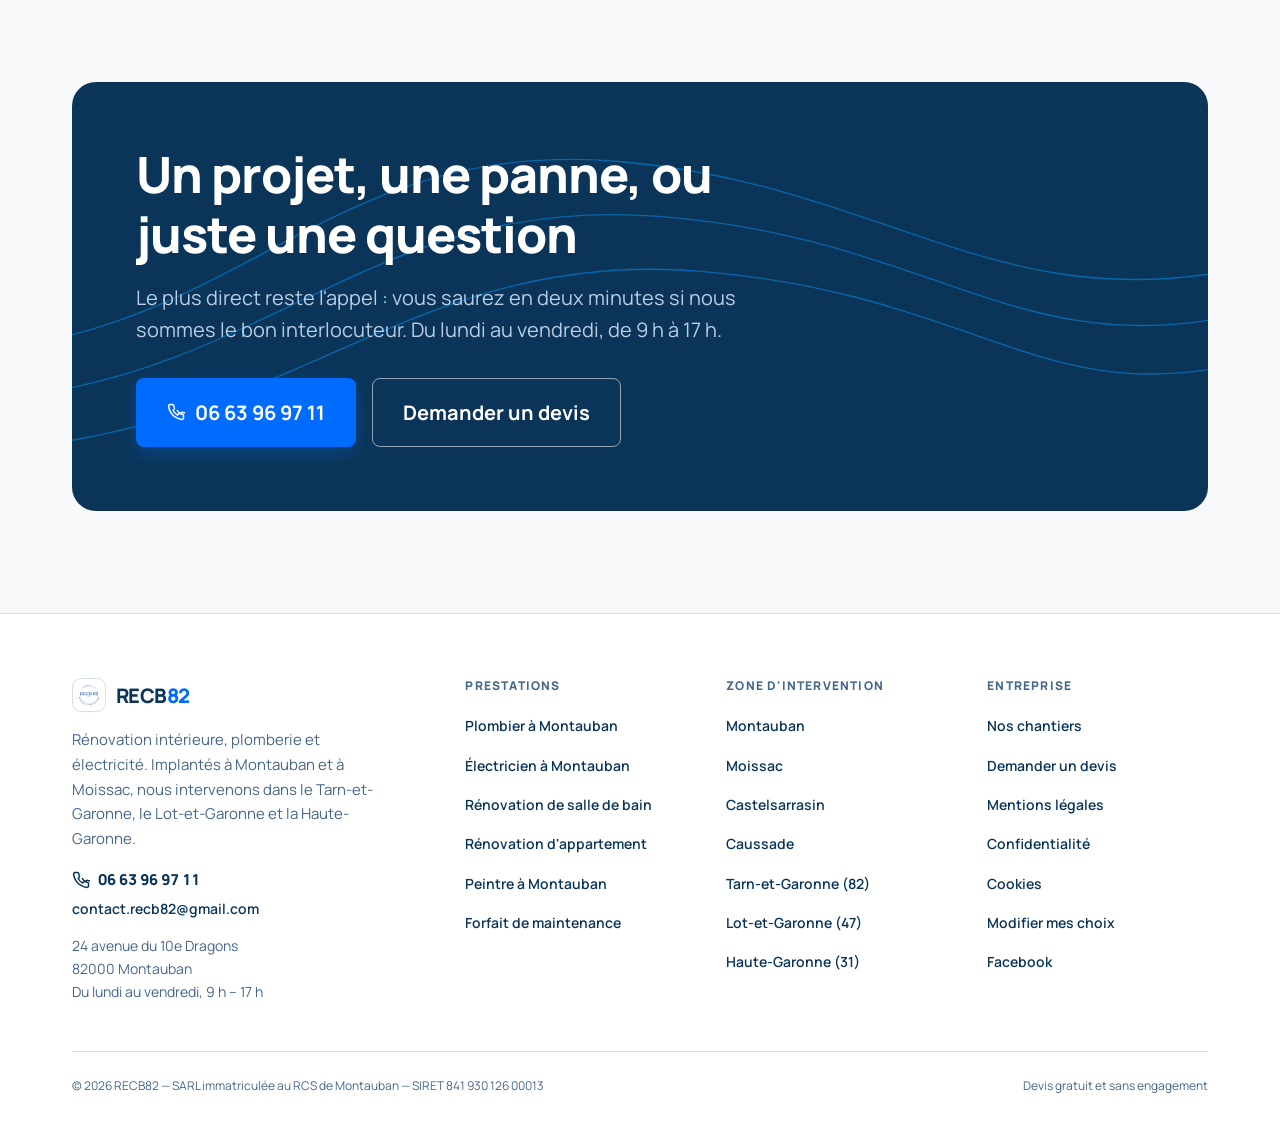
==== commit bf76d31c: "Bandeau de consentement, panneau de réglages et page /cookies Le bandeau n'est pas une formalité pos" ====
--- a/index.html
+++ b/index.html
@@ -706,6 +706,52 @@
     </div>
   </section>
 </main>
+<div class="consent" id="consent" role="region" aria-labelledby="consent-titre" hidden>
+  <div class="consent__inner">
+    <div class="consent__texte">
+      <p class="consent__titre" id="consent-titre"><svg width="26" height="26" viewBox="0 0 24 24" fill="none" stroke="currentColor" stroke-width="1.8" stroke-linecap="round" stroke-linejoin="round" aria-hidden="true"><path d="M12 2.5 4.5 5.5v6c0 4.6 3.1 8.6 7.5 10 4.4-1.4 7.5-5.4 7.5-10v-6L12 2.5Z"/><path d="m9 12 2 2 4-4"/></svg> Cookies et mesure d'audience</p>
+      <p class="consent__phrase">Aucune publicité, aucun réseau social, aucune ressource tierce. Si une mesure d'audience est ajoutée, votre choix sera respecté&nbsp;— il est conservé six mois. <a class="consent__lien" href="/cookies">En savoir plus</a></p>
+    </div>
+    <div class="consent__actions">
+      <button class="btn btn--primary" type="button" data-consent-accepter>Tout accepter</button>
+      <button class="btn btn--ghost" type="button" data-consent-refuser>Tout refuser</button>
+      <button class="consent__regler" type="button" data-consent-reglages>Personnaliser</button>
+    </div>
+  </div>
+</div>
+
+<dialog class="consent-modal" id="consent-reglages" aria-labelledby="consent-modal-titre">
+  <form method="dialog">
+    <h2 class="consent-modal__titre" id="consent-modal-titre">Vos préférences</h2>
+    <p class="consent-modal__intro">Un seul cookie est déposé aujourd'hui&nbsp;: celui qui retient votre réponse. Les autres catégories sont préréglées pour le jour où elles serviront.</p>
+
+    <div class="consent-cat">
+      <div>
+        <p class="consent-cat__nom">Strictement nécessaires</p>
+        <p class="consent-cat__desc">Le cookie <code>recb_consent</code>, qui mémorise votre choix pour ne plus vous le redemander. Sans lui, la question reviendrait à chaque page.</p>
+      </div>
+      <span class="consent-cat__fige">Toujours actif</span>
+    </div>
+
+    <div class="consent-cat">
+      <div>
+        <p class="consent-cat__nom">Mesure d'audience</p>
+        <p class="consent-cat__desc">Compter les visites et les pages consultées, pour savoir ce qui intéresse. <strong>Aucun outil de ce type n'est installé à ce jour</strong>&nbsp;: votre réponse sera appliquée s'il en est ajouté un.</p>
+      </div>
+      <label class="switch">
+        <input type="checkbox" name="mesure">
+        <span class="switch__piste" aria-hidden="true"></span>
+        <span class="visually-hidden">Autoriser la mesure d'audience</span>
+      </label>
+    </div>
+
+    <div class="consent-modal__pied">
+      <button class="btn btn--ghost" type="submit" value="refuser">Tout refuser</button>
+      <button class="btn btn--ghost" type="submit" value="accepter">Tout accepter</button>
+      <button class="btn btn--primary" type="submit" value="enregistrer">Enregistrer mes choix</button>
+    </div>
+  </form>
+</dialog>
 <footer class="footer">
   <div class="wrap">
     <div class="footer__grid">
@@ -751,6 +797,8 @@
           <li><a href="/devis">Demander un devis</a></li>
           <li><a href="/mentions-legales">Mentions légales</a></li>
           <li><a href="/politique-confidentialite">Confidentialité</a></li>
+          <li><a href="/cookies">Cookies</a></li>
+          <li><a href="#" data-consent-rouvrir>Modifier mes choix</a></li>
           <li><a href="https://www.facebook.com/Recb82-275847596385836" rel="noopener me" target="_blank">Facebook</a></li>
         </ul>
       </div>
@@ -763,5 +811,6 @@
 </footer>
 
 <script src="/assets/js/main.js" defer></script>
+<script src="/assets/js/consentement.js" defer></script>
 </body>
 </html>
--- a/assets/css/styles.css
+++ b/assets/css/styles.css
@@ -1110,6 +1110,172 @@
   .avis__col:nth-child(3) { display: block; }
 }
 
+/* --- Consentement aux traceurs -------------------------------------------
+   Carte bleu encre posée en bas, aux couleurs de la marque. Elle ne bloque
+   pas la page : la CNIL n'impose pas de mur, et un bandeau qui séquestre le
+   visiteur fait fuir plus qu'il ne rassure. Accepter et refuser sont deux
+   boutons de même taille, côte à côte — refuser doit être aussi simple. */
+.consent {
+  position: fixed; z-index: 90;
+  left: var(--gutter); right: var(--gutter);
+  /* La barre d'appel occupe déjà le bas sur téléphone : on se pose au-dessus
+     d'elle, encoche comprise. Elle disparaît au-delà de 860 px. */
+  bottom: calc(68px + env(safe-area-inset-bottom) + 12px);
+}
+.consent[hidden] { display: none; }
+.consent__inner {
+  margin: 0 auto; max-width: 880px;
+  display: grid; gap: 13px;
+  padding: 15px 17px;
+  background: var(--ink); color: var(--paper);
+  border-radius: var(--r-card);
+  box-shadow: 0 24px 60px rgba(6, 31, 55, .34), 0 2px 10px rgba(6, 31, 55, .2);
+  /* Filet bleu en haut : la même signature que les cartes du site. */
+  border-top: 3px solid var(--blue);
+  opacity: 0; transform: translateY(18px);
+  transition: opacity .34s var(--ease), transform .46s var(--ease-out);
+}
+.consent.is-in .consent__inner { opacity: 1; transform: none; }
+
+.consent__titre {
+  display: flex; align-items: center; gap: 9px;
+  margin: 0 0 6px;
+  font-size: 15px; font-weight: var(--fw-extra);
+  /* La regle globale sur <p> l'emporte sur la couleur heritee : sans cette
+     ligne le titre sortait en gris ardoise sur fond bleu encre. */
+  color: var(--paper);
+}
+.consent__titre svg { width: 19px; height: 19px; color: #6cb4ff; flex: none; }
+.consent__phrase { margin: 0; font-size: 13px; line-height: 1.5; color: #c8dcf0; }
+.consent__lien { color: #8cc6ff; font-weight: var(--fw-bold); text-decoration: underline; text-underline-offset: 2px; }
+.consent__lien:hover { color: #fff; }
+
+/* Les deux boutons cote a cote des le telephone : empiles, le bandeau
+   occupait 400 px sur un ecran de 844 et masquait la moitie de la page. */
+.consent__actions { display: grid; grid-template-columns: 1fr 1fr; gap: 9px; }
+.consent__actions .btn { width: 100%; justify-content: center; padding-inline: 12px; }
+.consent__regler { grid-column: 1 / -1; }
+.consent__regler {
+  font-size: 12.5px; font-weight: var(--fw-bold);
+  color: #a9c4dd; text-decoration: underline; text-underline-offset: 3px;
+  padding: 3px; border-radius: 8px;
+}
+.consent__regler:hover { color: #fff; }
+
+@media (min-width: 860px) {
+  .consent { bottom: 20px; }
+}
+@media (min-width: 720px) {
+  .consent__inner {
+    grid-template-columns: 1fr auto;
+    align-items: center; gap: 26px;
+    padding: 20px 24px;
+  }
+  .consent__actions {
+    grid-template-columns: auto auto;
+    align-items: center; gap: 10px 12px;
+  }
+  .consent__actions .btn { width: auto; white-space: nowrap; }
+  .consent__regler { grid-column: 1 / -1; justify-self: center; }
+}
+
+/* --- Panneau de réglages : boîte de dialogue native ---------------------- */
+.consent-modal {
+  width: min(620px, calc(100vw - 2 * var(--gutter)));
+  max-height: min(84vh, 720px);
+  padding: 0; border: 0;
+  /* Le reset global pose `* { margin: 0 }`, ce qui écrase la marge
+     automatique par laquelle un <dialog> se centre tout seul. */
+  margin: auto;
+  border-radius: var(--r-card);
+  background: var(--paper); color: var(--ink);
+  box-shadow: 0 40px 90px rgba(11, 53, 88, .3);
+}
+.consent-modal::backdrop { background: rgba(6, 31, 55, .6); backdrop-filter: blur(3px); }
+.consent-modal[open] { animation: consent-modal-entree .32s var(--ease-out); }
+@keyframes consent-modal-entree {
+  from { opacity: 0; transform: translateY(14px) scale(.98); }
+  to { opacity: 1; transform: none; }
+}
+.consent-modal form { padding: 26px 24px 20px; }
+.consent-modal__titre { font-size: var(--t-h3); margin: 0 0 8px; }
+.consent-modal__intro { font-size: 14px; line-height: 1.55; color: var(--slate); margin: 0 0 20px; }
+
+.consent-cat {
+  display: flex; align-items: flex-start; justify-content: space-between; gap: 18px;
+  padding: 16px 0;
+  border-top: 1px solid var(--hairline);
+}
+.consent-cat__nom { margin: 0 0 4px; font-size: 15px; font-weight: var(--fw-bold); }
+.consent-cat__desc { margin: 0; font-size: 13px; line-height: 1.5; color: var(--slate); }
+.consent-cat__desc code {
+  font-size: 12px; background: var(--pebble);
+  padding: 1px 5px; border-radius: 4px;
+}
+.consent-cat__fige {
+  flex: none; font-size: 12px; font-weight: var(--fw-extra);
+  color: var(--slate); background: var(--pebble);
+  padding: 6px 11px; border-radius: var(--r-pill);
+}
+
+/* Interrupteur : une case à cocher native, habillée. Le clavier et les
+   technologies d'assistance continuent de voir une case à cocher. */
+.switch { flex: none; position: relative; display: inline-flex; cursor: pointer; }
+.switch input {
+  position: absolute; inset: 0; opacity: 0; margin: 0;
+  width: 100%; height: 100%; cursor: pointer;
+}
+.switch__piste {
+  width: 46px; height: 27px; border-radius: 99px;
+  background: #cfdcea;
+  transition: background-color .28s var(--ease);
+  display: block; position: relative;
+}
+.switch__piste::after {
+  content: ''; position: absolute; top: 3px; left: 3px;
+  width: 21px; height: 21px; border-radius: 50%;
+  background: #fff; box-shadow: 0 2px 5px rgba(11, 53, 88, .28);
+  transition: transform .28s var(--spring);
+}
+.switch input:checked + .switch__piste { background: var(--blue); }
+.switch input:checked + .switch__piste::after { transform: translateX(19px); }
+.switch input:focus-visible + .switch__piste { outline: 3px solid var(--blue); outline-offset: 3px; }
+
+/* Deux rangs assumes plutot qu'un repli hasardeux : les deux choix en bloc
+   se font face, l'enregistrement occupe toute la largeur en dessous. */
+.consent-modal__pied {
+  display: grid; grid-template-columns: 1fr 1fr; gap: 10px;
+  padding-top: 18px; margin-top: 4px;
+  border-top: 1px solid var(--hairline);
+}
+.consent-modal__pied .btn { justify-content: center; }
+.consent-modal__pied .btn--primary { grid-column: 1 / -1; }
+
+/* --- Tableau des cookies, page /cookies ---------------------------------- */
+.table-cookies {
+  width: 100%; border-collapse: collapse;
+  margin: 18px 0; font-size: 14px;
+  display: block; overflow-x: auto;
+}
+.table-cookies th, .table-cookies td {
+  text-align: left; padding: 11px 14px;
+  border-bottom: 1px solid var(--hairline);
+  white-space: nowrap;
+}
+.table-cookies th {
+  font-size: 12px; letter-spacing: .06em; text-transform: uppercase;
+  color: var(--slate); background: var(--pebble);
+}
+.table-cookies td code { font-size: 13px; background: var(--pebble); padding: 2px 6px; border-radius: 4px; }
+.note { font-size: 14px; color: var(--slate); }
+
+@media (prefers-reduced-motion: reduce) {
+  .consent__inner, .consent-modal[open], .switch__piste::after {
+    animation: none !important; transition-duration: .01ms !important;
+  }
+  .consent__inner { opacity: 1; transform: none; }
+}
+
 /* --- Méga-menu des prestations -------------------------------------------
    Ouvert au survol ET à la tabulation par le seul CSS : sans JavaScript, il
    reste utilisable au doigt comme au clavier. Le clic n'ajoute que le confort
--- a/assets/css/styles.css
+++ b/assets/css/styles.css
@@ -1110,6 +1110,172 @@
   .avis__col:nth-child(3) { display: block; }
 }
 
+/* --- Consentement aux traceurs -------------------------------------------
+   Carte bleu encre posée en bas, aux couleurs de la marque. Elle ne bloque
+   pas la page : la CNIL n'impose pas de mur, et un bandeau qui séquestre le
+   visiteur fait fuir plus qu'il ne rassure. Accepter et refuser sont deux
+   boutons de même taille, côte à côte — refuser doit être aussi simple. */
+.consent {
+  position: fixed; z-index: 90;
+  left: var(--gutter); right: var(--gutter);
+  /* La barre d'appel occupe déjà le bas sur téléphone : on se pose au-dessus
+     d'elle, encoche comprise. Elle disparaît au-delà de 860 px. */
+  bottom: calc(68px + env(safe-area-inset-bottom) + 12px);
+}
+.consent[hidden] { display: none; }
+.consent__inner {
+  margin: 0 auto; max-width: 880px;
+  display: grid; gap: 13px;
+  padding: 15px 17px;
+  background: var(--ink); color: var(--paper);
+  border-radius: var(--r-card);
+  box-shadow: 0 24px 60px rgba(6, 31, 55, .34), 0 2px 10px rgba(6, 31, 55, .2);
+  /* Filet bleu en haut : la même signature que les cartes du site. */
+  border-top: 3px solid var(--blue);
+  opacity: 0; transform: translateY(18px);
+  transition: opacity .34s var(--ease), transform .46s var(--ease-out);
+}
+.consent.is-in .consent__inner { opacity: 1; transform: none; }
+
+.consent__titre {
+  display: flex; align-items: center; gap: 9px;
+  margin: 0 0 6px;
+  font-size: 15px; font-weight: var(--fw-extra);
+  /* La regle globale sur <p> l'emporte sur la couleur heritee : sans cette
+     ligne le titre sortait en gris ardoise sur fond bleu encre. */
+  color: var(--paper);
+}
+.consent__titre svg { width: 19px; height: 19px; color: #6cb4ff; flex: none; }
+.consent__phrase { margin: 0; font-size: 13px; line-height: 1.5; color: #c8dcf0; }
+.consent__lien { color: #8cc6ff; font-weight: var(--fw-bold); text-decoration: underline; text-underline-offset: 2px; }
+.consent__lien:hover { color: #fff; }
+
+/* Les deux boutons cote a cote des le telephone : empiles, le bandeau
+   occupait 400 px sur un ecran de 844 et masquait la moitie de la page. */
+.consent__actions { display: grid; grid-template-columns: 1fr 1fr; gap: 9px; }
+.consent__actions .btn { width: 100%; justify-content: center; padding-inline: 12px; }
+.consent__regler { grid-column: 1 / -1; }
+.consent__regler {
+  font-size: 12.5px; font-weight: var(--fw-bold);
+  color: #a9c4dd; text-decoration: underline; text-underline-offset: 3px;
+  padding: 3px; border-radius: 8px;
+}
+.consent__regler:hover { color: #fff; }
+
+@media (min-width: 860px) {
+  .consent { bottom: 20px; }
+}
+@media (min-width: 720px) {
+  .consent__inner {
+    grid-template-columns: 1fr auto;
+    align-items: center; gap: 26px;
+    padding: 20px 24px;
+  }
+  .consent__actions {
+    grid-template-columns: auto auto;
+    align-items: center; gap: 10px 12px;
+  }
+  .consent__actions .btn { width: auto; white-space: nowrap; }
+  .consent__regler { grid-column: 1 / -1; justify-self: center; }
+}
+
+/* --- Panneau de réglages : boîte de dialogue native ---------------------- */
+.consent-modal {
+  width: min(620px, calc(100vw - 2 * var(--gutter)));
+  max-height: min(84vh, 720px);
+  padding: 0; border: 0;
+  /* Le reset global pose `* { margin: 0 }`, ce qui écrase la marge
+     automatique par laquelle un <dialog> se centre tout seul. */
+  margin: auto;
+  border-radius: var(--r-card);
+  background: var(--paper); color: var(--ink);
+  box-shadow: 0 40px 90px rgba(11, 53, 88, .3);
+}
+.consent-modal::backdrop { background: rgba(6, 31, 55, .6); backdrop-filter: blur(3px); }
+.consent-modal[open] { animation: consent-modal-entree .32s var(--ease-out); }
+@keyframes consent-modal-entree {
+  from { opacity: 0; transform: translateY(14px) scale(.98); }
+  to { opacity: 1; transform: none; }
+}
+.consent-modal form { padding: 26px 24px 20px; }
+.consent-modal__titre { font-size: var(--t-h3); margin: 0 0 8px; }
+.consent-modal__intro { font-size: 14px; line-height: 1.55; color: var(--slate); margin: 0 0 20px; }
+
+.consent-cat {
+  display: flex; align-items: flex-start; justify-content: space-between; gap: 18px;
+  padding: 16px 0;
+  border-top: 1px solid var(--hairline);
+}
+.consent-cat__nom { margin: 0 0 4px; font-size: 15px; font-weight: var(--fw-bold); }
+.consent-cat__desc { margin: 0; font-size: 13px; line-height: 1.5; color: var(--slate); }
+.consent-cat__desc code {
+  font-size: 12px; background: var(--pebble);
+  padding: 1px 5px; border-radius: 4px;
+}
+.consent-cat__fige {
+  flex: none; font-size: 12px; font-weight: var(--fw-extra);
+  color: var(--slate); background: var(--pebble);
+  padding: 6px 11px; border-radius: var(--r-pill);
+}
+
+/* Interrupteur : une case à cocher native, habillée. Le clavier et les
+   technologies d'assistance continuent de voir une case à cocher. */
+.switch { flex: none; position: relative; display: inline-flex; cursor: pointer; }
+.switch input {
+  position: absolute; inset: 0; opacity: 0; margin: 0;
+  width: 100%; height: 100%; cursor: pointer;
+}
+.switch__piste {
+  width: 46px; height: 27px; border-radius: 99px;
+  background: #cfdcea;
+  transition: background-color .28s var(--ease);
+  display: block; position: relative;
+}
+.switch__piste::after {
+  content: ''; position: absolute; top: 3px; left: 3px;
+  width: 21px; height: 21px; border-radius: 50%;
+  background: #fff; box-shadow: 0 2px 5px rgba(11, 53, 88, .28);
+  transition: transform .28s var(--spring);
+}
+.switch input:checked + .switch__piste { background: var(--blue); }
+.switch input:checked + .switch__piste::after { transform: translateX(19px); }
+.switch input:focus-visible + .switch__piste { outline: 3px solid var(--blue); outline-offset: 3px; }
+
+/* Deux rangs assumes plutot qu'un repli hasardeux : les deux choix en bloc
+   se font face, l'enregistrement occupe toute la largeur en dessous. */
+.consent-modal__pied {
+  display: grid; grid-template-columns: 1fr 1fr; gap: 10px;
+  padding-top: 18px; margin-top: 4px;
+  border-top: 1px solid var(--hairline);
+}
+.consent-modal__pied .btn { justify-content: center; }
+.consent-modal__pied .btn--primary { grid-column: 1 / -1; }
+
+/* --- Tableau des cookies, page /cookies ---------------------------------- */
+.table-cookies {
+  width: 100%; border-collapse: collapse;
+  margin: 18px 0; font-size: 14px;
+  display: block; overflow-x: auto;
+}
+.table-cookies th, .table-cookies td {
+  text-align: left; padding: 11px 14px;
+  border-bottom: 1px solid var(--hairline);
+  white-space: nowrap;
+}
+.table-cookies th {
+  font-size: 12px; letter-spacing: .06em; text-transform: uppercase;
+  color: var(--slate); background: var(--pebble);
+}
+.table-cookies td code { font-size: 13px; background: var(--pebble); padding: 2px 6px; border-radius: 4px; }
+.note { font-size: 14px; color: var(--slate); }
+
+@media (prefers-reduced-motion: reduce) {
+  .consent__inner, .consent-modal[open], .switch__piste::after {
+    animation: none !important; transition-duration: .01ms !important;
+  }
+  .consent__inner { opacity: 1; transform: none; }
+}
+
 /* --- Méga-menu des prestations -------------------------------------------
    Ouvert au survol ET à la tabulation par le seul CSS : sans JavaScript, il
    reste utilisable au doigt comme au clavier. Le clic n'ajoute que le confort
